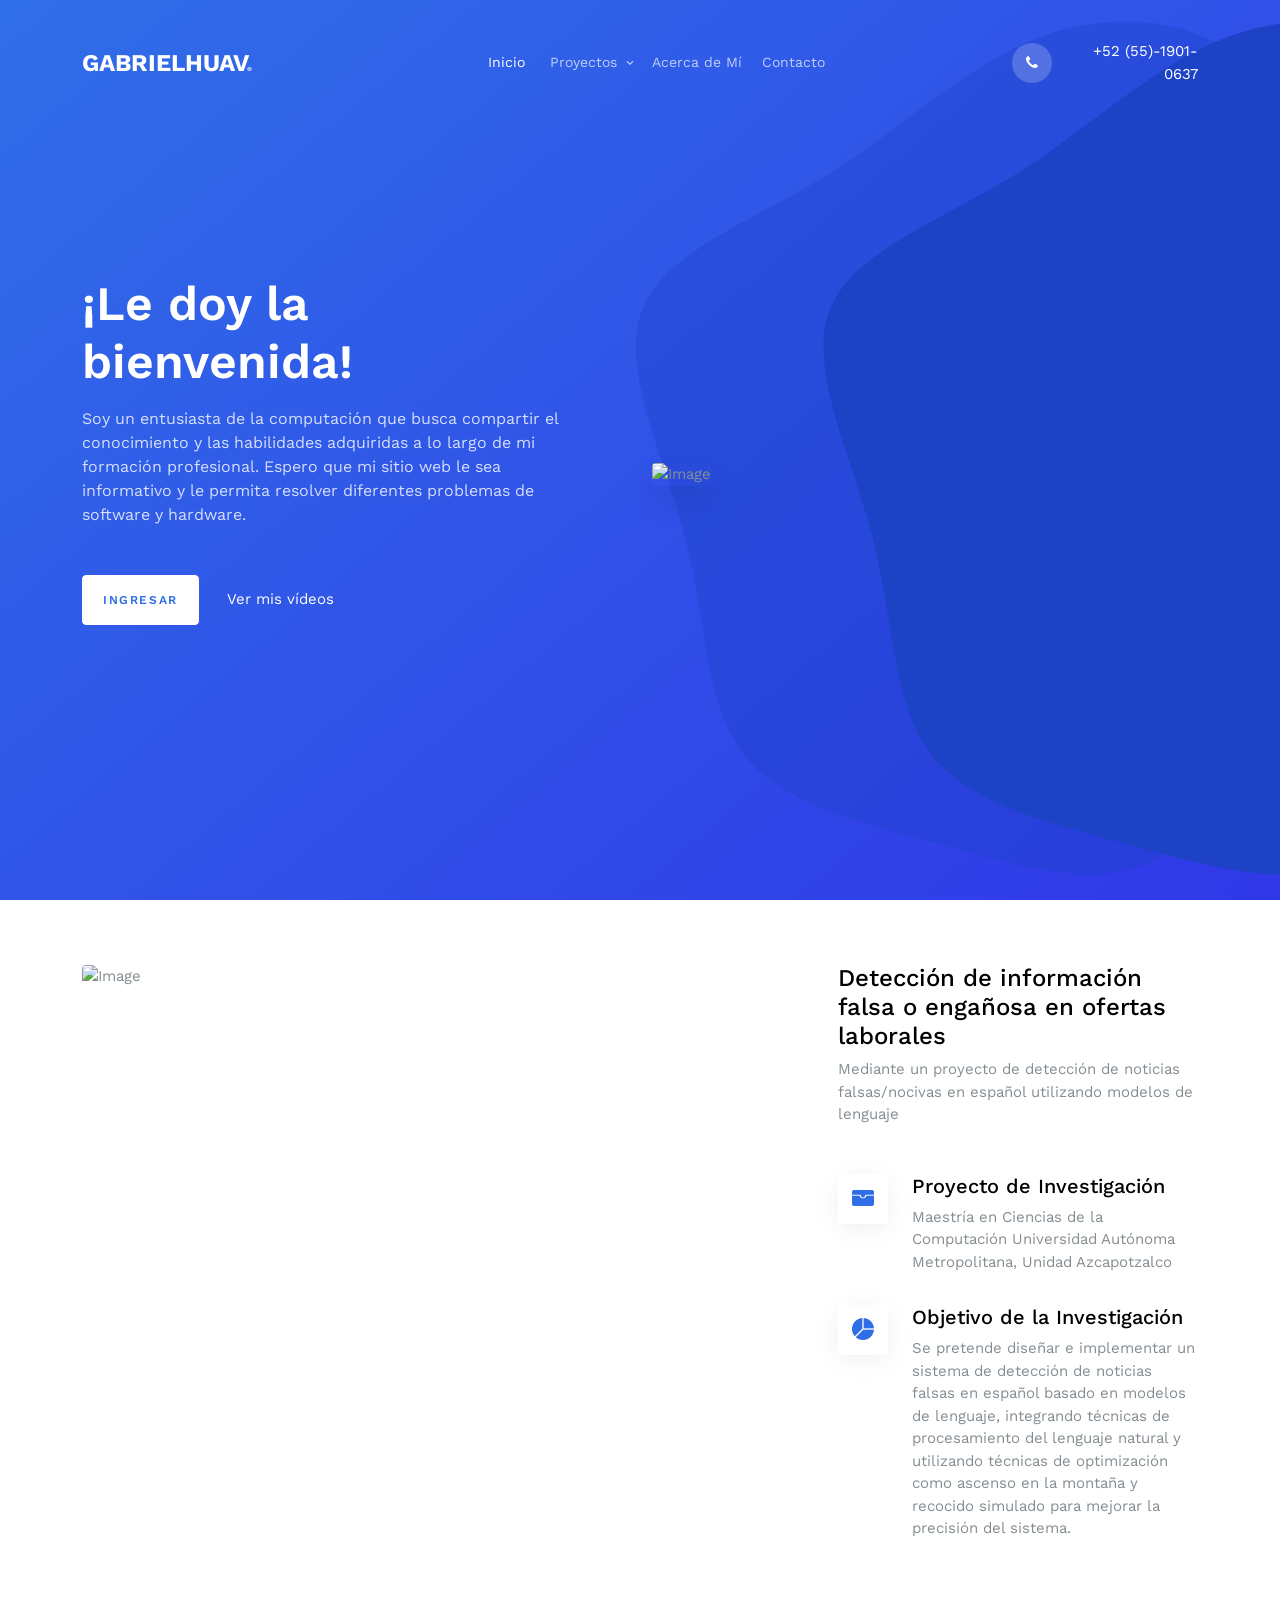
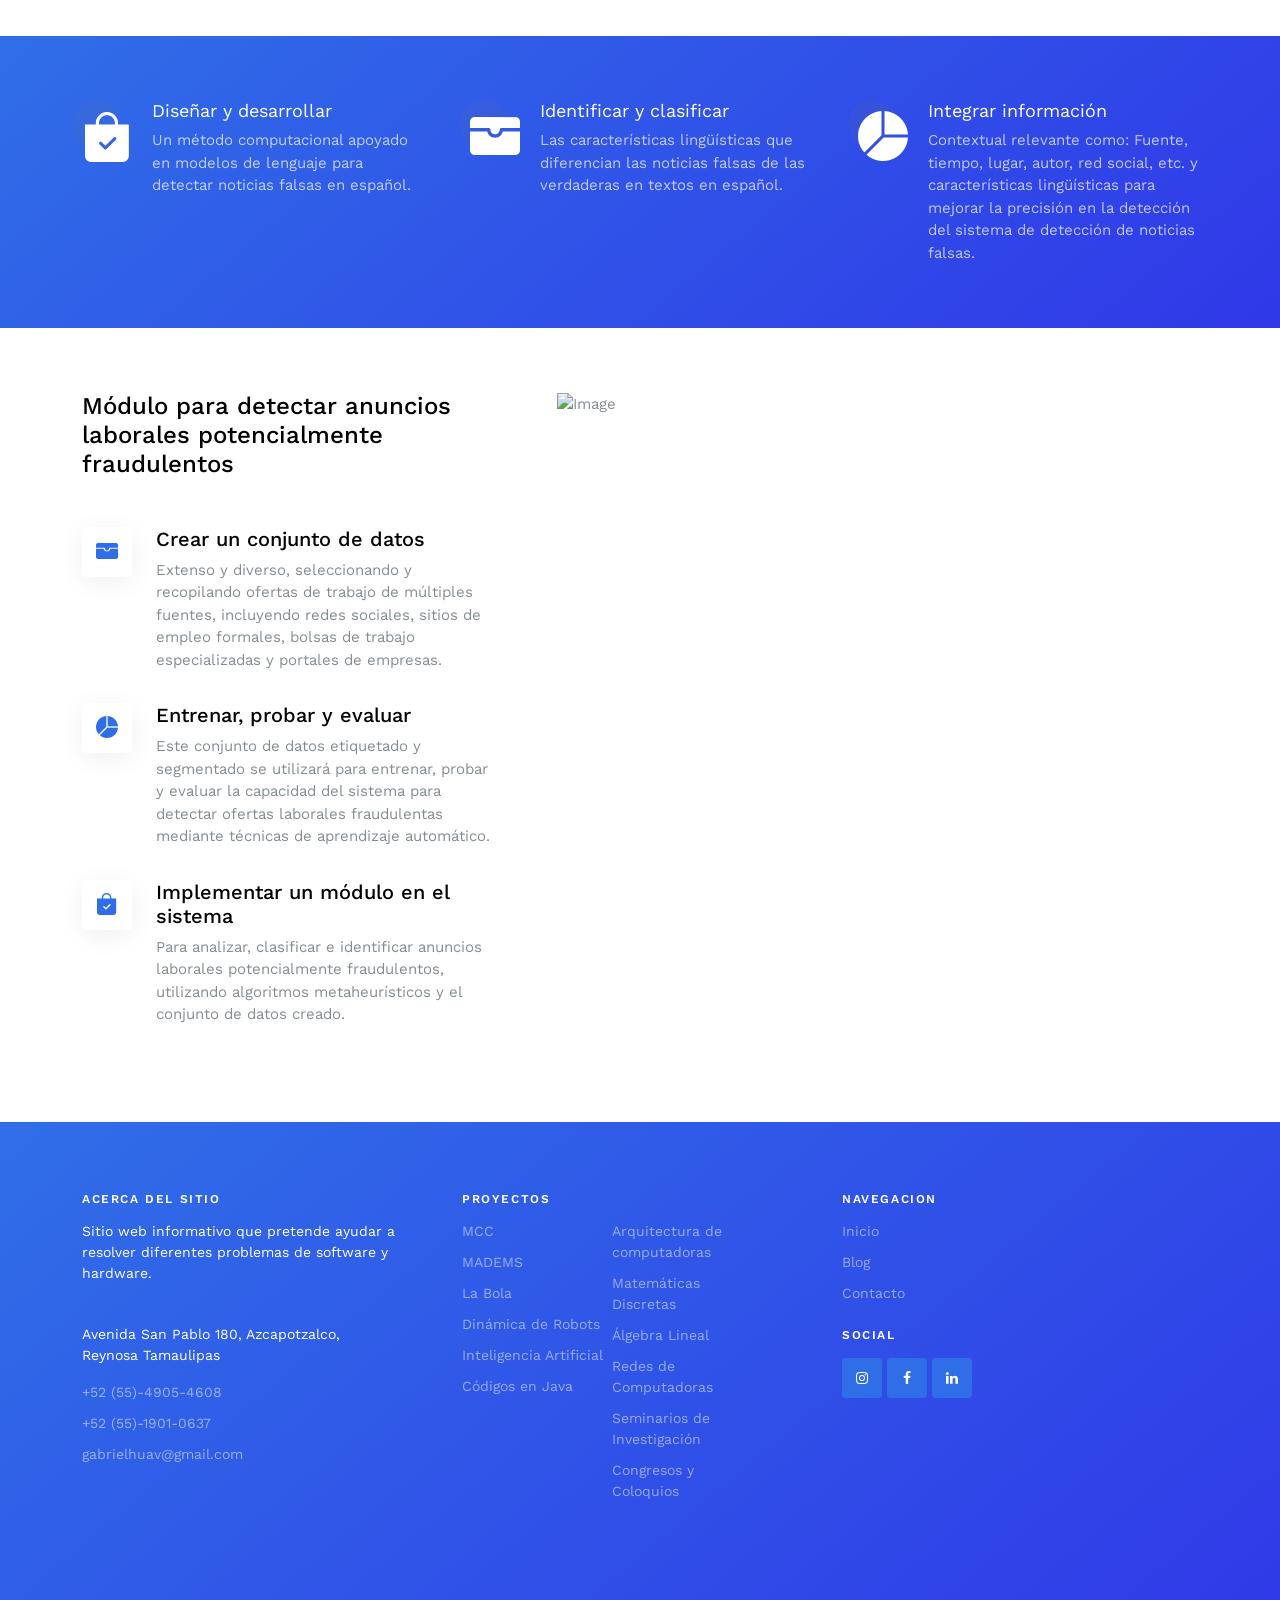
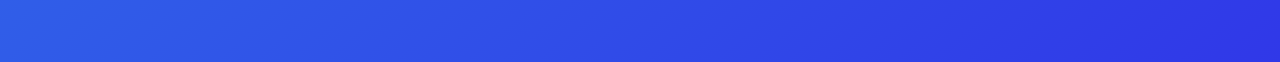
==== index.html @ a9ce175d "Add files via upload" ====
<!-- /*
* Template Name: Financing
* Template Author: Untree.co
* Template URI: https://untree.co/
* License: https://creativecommons.org/licenses/by/3.0/
*/ -->
<!doctype html>
<html lang="en">
<head>
	<meta charset="utf-8">
	<meta name="viewport" content="width=device-width, initial-scale=1">
	<meta name="author" content="Untree.co">
	<link rel="shortcut icon" href="favicon.png">

	<meta name="description" content="" />
	<meta name="keywords" content="bootstrap, bootstrap5" />

	<link rel="preconnect" href="https://fonts.googleapis.com">
	<link rel="preconnect" href="https://fonts.gstatic.com" crossorigin>
	<link href="https://fonts.googleapis.com/css2?family=Work+Sans:wght@400;600;700&display=swap" rel="stylesheet">


	<link rel="stylesheet" href="fonts/icomoon/style.css">
	<link rel="stylesheet" href="fonts/flaticon/font/flaticon.css">

	<link rel="stylesheet" href="https://cdn.jsdelivr.net/npm/bootstrap-icons@1.8.1/font/bootstrap-icons.css">

	<link rel="stylesheet" href="css/tiny-slider.css">
	<link rel="stylesheet" href="css/aos.css">
	<link rel="stylesheet" href="css/glightbox.min.css">
	<link rel="stylesheet" href="css/style.css">

	<link rel="stylesheet" href="css/flatpickr.min.css"> 


	<title>Página personal &copy; Gabriel H</title> <!--&mdash-->
</head>
<body>

	<div class="site-mobile-menu site-navbar-target">
		<div class="site-mobile-menu-header">
			<div class="site-mobile-menu-close">
				<span class="icofont-close js-menu-toggle"></span>
			</div>
		</div>
		<div class="site-mobile-menu-body"></div>
	</div>

	<nav class="site-nav">
		<div class="container">
			<div class="menu-bg-wrap">
				<div class="site-navigation">
					<div class="row g-0 align-items-center">
						<div class="col-2">
							<a href="index.html" class="logo m-0 float-start">GABRIELHUAV<span class="text-primary">.</span></a>
						</div>
						<div class="col-8 text-center ">
							<ul class="js-clone-nav d-none d-lg-inline-block text-start site-menu mx-auto">
								<li class="active"><a href="index.html">Inicio</a></li>
								<li class="has-children">
									<a href="index.html">Proyectos</a><!--<a href="financing.html">Proyectos</a>-->
									<ul class="dropdown">
										<!--<li><a href="financing.html">MCC</a></li>-->
										<!--<li><a href="single.html">MADEMS</a></li>-->
										<!--<li><a href="case-study.html">La Bola</a></li>-->
										<li><a href="#">La Bola</a></li>
										<li><a href="#">MADEMS</a></li>
										<li class="has-children">
											<a href="#">MCC</a>
											<ul class="dropdown">
												<li><a href="#">Redes</a></li>
												<li><a href="#">IA</a></li>
												<li><a href="#">Arquitectura</a></li>
											</ul>
										</li>
									</ul>
								</li>
								<!--<li><a href="blog.html">Blog</a></li>-->
								<!--<li><a href="services.html">Services</a></li>-->
								<li><a href="index.html">Acerca de Mí</a></li><li><!--<a href="about.html">Acerca de Mí</a></li>-->
								<li><a href="index.html">Contacto</a></li><li><!--<a href="about.html">Acerca de Mí</a></li>-->
							</ul>
						</div>
						<div class="col-2 text-end">
							<a href="#" class="burger ms-auto float-end site-menu-toggle js-menu-toggle d-inline-block d-lg-none light">
								<span></span>
							</a>

							<a href="#" class="call-us d-flex align-items-center">
								<span class="icon-phone"></span>
								<span>+52 (55)-1901-0637</span>
							</a>
						</div>
					</div>
				</div>
			</div>
		</div>
	</nav>

	<div class="hero overlay">
		<img src="images/blob.svg" alt="" class="img-fluid blob">
		<div class="container">
			<div class="row align-items-center justify-content-between pt-5">
				<div class="col-lg-6 text-center text-lg-start pe-lg-5">
					<h1 class="heading text-white mb-3" data-aos="fade-up">¡Le doy la bienvenida!</h1>
					<p class="text-white mb-5" data-aos="fade-up" data-aos-delay="100">Soy un entusiasta de la computación que busca compartir el conocimiento y las habilidades adquiridas a lo largo de mi formación profesional. Espero que mi sitio web le sea informativo y le permita resolver diferentes problemas de software y hardware.</p>
					<div class="align-items-center mb-5 mm" data-aos="fade-up" data-aos-delay="200">
						<a href="index.html" class="btn btn-outline-white-reverse me-4">Ingresar</a>
						<a href="http://www.youtube.com/watch?v=Qpcc1bqgAww&ab_channel=GabrielHurtado" class="text-white glightbox">Ver mis vídeos</a>
					</div>
				</div>
				<div class="col-lg-6" data-aos="fade-up" data-aos-delay="300">
					<div class="img-wrap">
						<img src="images/gabriel_2.jpg" alt="Image" class="img-fluid rounded">
					</div>
				</div>
			</div>
		</div>
	</div>


	<div class="section">
		<div class="container">
			<div class="row justify-content-between">
				<div class="col-lg-7 mb-4 mb-lg-0">
					<img src="images/fn_1.png" alt="Image" class="img-fluid rounded
					">
				</div>
				<div class="col-lg-4 ps-lg-2">
					<div class="mb-5">
						<h2 class="text-black h4">Detección de información falsa o engañosa en ofertas laborales</h2>
						<p>Mediante un proyecto de detección de noticias falsas/nocivas en español utilizando modelos de lenguaje</p>
					</div>
					<div class="d-flex mb-3 service-alt">
						<div>
							<span class="bi-wallet-fill me-4"></span>
						</div>
						<div>
							<h3>Proyecto de Investigación</h3>
							<p>Maestría en Ciencias de la Computación  Universidad Autónoma Metropolitana, Unidad Azcapotzalco</p>
						</div>
					</div>

					<div class="d-flex mb-3 service-alt">
						<div>
							<span class="bi-pie-chart-fill me-4"></span>
						</div>
						<div>
							<h3>Objetivo de la Investigación</h3>
							<p>Se pretende diseñar e implementar un sistema de detección de noticias falsas en español basado en modelos de lenguaje, integrando técnicas de procesamiento del lenguaje natural y utilizando técnicas de optimización como ascenso en la montaña y recocido simulado para mejorar la precisión del sistema.</p>
						</div>
					</div>

				</div>

			</div>
		</div>
	</div>

	<div class="section sec-features">
		<div class="container">
			<div class="row g-5">
				<div class="col-12 col-sm-6 col-md-6 col-lg-4" data-aos="fade-up" data-aos-delay="0">
					<div class="feature d-flex">
						<span class="bi-bag-check-fill"></span>
						<div>
							<h3>Diseñar y desarrollar </h3>
							<p>Un método computacional apoyado en modelos de lenguaje para detectar noticias falsas en español.</p>
						</div>
					</div>
				</div>
				<div class="col-12 col-sm-6 col-md-6 col-lg-4" data-aos="fade-up" data-aos-delay="100">
					<div class="feature d-flex">
						<span class="bi-wallet-fill"></span>
						<div>
							<h3>Identificar y clasificar</h3>
							<p>Las características lingüísticas que diferencian las noticias falsas de las verdaderas en textos en español.</p>
						</div>
					</div>
				</div>
				<div class="col-12 col-sm-6 col-md-6 col-lg-4" data-aos="fade-up" data-aos-delay="200">
					<div class="feature d-flex">
						<span class="bi-pie-chart-fill"></span>
						<div>
							<h3>Integrar información </h3>
							<p>Contextual relevante como: Fuente, tiempo, lugar, autor, red social, etc. y características lingüísticas para mejorar la precisión en la detección del sistema de detección de noticias falsas.</p>
						</div>
					</div>
				</div>
			</div>
		</div>
	</div>

	<div class="section">
		<div class="container">
			<div class="row">
				<div class="col-lg-7 order-lg-2 mb-4 mb-lg-0">
					<img src="images/fn_2.png" alt="Image" class="img-fluid">
				</div>
				<div class="col-lg-5 pe-lg-5">
					<div class="mb-5">
						<h2 class="text-black h4">Módulo para detectar anuncios laborales potencialmente fraudulentos</h2>
					</div>
					<div class="d-flex mb-3 service-alt">
						<div>
							<span class="bi-wallet-fill me-4"></span>
						</div>
						<div>
							<h3>Crear un conjunto de datos</h3>
							<p>Extenso y diverso, seleccionando y recopilando ofertas de trabajo de múltiples fuentes, incluyendo redes sociales, sitios de empleo formales, bolsas de trabajo especializadas y portales de empresas.</p>
						</div>
					</div>

					<div class="d-flex mb-3 service-alt">
						<div>
							<span class="bi-pie-chart-fill me-4"></span>
						</div>
						<div>
							<h3>Entrenar, probar y evaluar</h3>
							<p>Este conjunto de datos etiquetado y segmentado se utilizará para entrenar, probar y evaluar la capacidad del sistema para detectar ofertas laborales fraudulentas mediante técnicas de aprendizaje automático.</p>
						</div>
					</div>

					<div class="d-flex mb-3 service-alt">
						<div>
							<span class="bi-bag-check-fill me-4"></span>
						</div>
						<div>
							<h3>Implementar un módulo en el sistema</h3>
							<p>Para analizar, clasificar e identificar anuncios laborales potencialmente fraudulentos, utilizando algoritmos metaheurísticos y el conjunto de datos creado.</p>
						</div>
					</div>
				</div>
			</div>
		</div>
	</div>
</div>
<!--

<div class="section sec-services">
	<div class="container">
		<div class="row mb-5">
			<div class="col-lg-5 mx-auto text-center" data-aos="fade-up">
				<h2 class="heading text-primary">OBJETIVO GENERAL</h2>
				<p>Diseñar y desarrollar un método computacional apoyado en modelos de lenguaje para detectar noticias falsas en español. </p>
			</div>
		</div>

		<div class="row">
			<div class="col-12 col-sm-6 col-md-6 col-lg-4" data-aos="fade-up">

				<div class="service text-center">
					<span class="bi-cash-coin"></span>
					<div>
						<h3>Analizar, evaluar, comparar</h3>
						<p class="mb-4">Las técnicas de aprendizaje automático y profundo existentes y emergentes para la detección de noticias falsas en español, incluyendo la comparación de su rendimiento y la identificación de las más prometedoras para el desarrollo del método computacional.</p>
						<p><a href="#" class="btn btn-outline-primary py-2 px-3">Leer más</a></p>
					</div>
				</div>

			</div>
			<div class="col-12 col-sm-6 col-md-6 col-lg-4" data-aos="fade-up" data-aos-delay="100">
				<div class="service text-center">
					<span class="bi-chat-text"></span>
					<div>
						<h3>Identificar, analizar</h3>
						<p class="mb-4">Las limitaciones de las técnicas de aprendizaje automático y profundo para la detección de noticias falsas en español. Identificar y clasificar las características lingüísticas que diferencian las noticias falsas de las verdaderas en textos en español.</p>
						<p><a href="#" class="btn btn-outline-primary py-2 px-3">Leer más</a></p>
					</div>
				</div>
			</div>
			<div class="col-12 col-sm-6 col-md-6 col-lg-4" data-aos="fade-up" data-aos-delay="200">
				<div class="service text-center">
					<span class="bi-fingerprint"></span>
					<div>
						<h3>Diseñar e implementar</h3>
						<p class="mb-4">Diseñar e implementar un sistema de detección de noticias falsas en español basado en modelos de lenguaje, integrando técnicas de procesamiento del lenguaje natural y utilizar técnicas de optimización como ascenso en la montaña y recocido simulado para mejorar las técnicas de procesamiento.</p>
						<p><a href="#" class="btn btn-outline-primary py-2 px-3">Leer más</a></p>
					</div>
				</div>
			</div>

			<div class="col-12 col-sm-6 col-md-6 col-lg-4" data-aos="fade-up" data-aos-delay="100">

				<div class="service text-center">
					<span class="bi-gear"></span>
					<div>
						<h3>Integrar información contextual</h3>
						<p class="mb-4">Relevante (fuente, tiempo, lugar, autor, red social, etc.) y características lingüísticas para mejorar la precisión en la detección del sistema de detección de noticias falsas.</p>
						<p><a href="#" class="btn btn-outline-primary py-2 px-3">Leer más</a></p>
					</div>
				</div>

			</div>
			<div class="col-12 col-sm-6 col-md-6 col-lg-4" data-aos="fade-up" data-aos-delay="200">
				<div class="service text-center">
					<span class="bi-graph-up-arrow"></span>
					<div>
						<h3>Crear un conjunto de datos</h3>
						<p class="mb-4">seleccionando y recopilando ofertas de trabajo de múltiples fuentes, incluyendo redes sociales, sitios de empleo formales, bolsas de trabajo especializadas y portales de empresas.</p>
						<p><a href="#" class="btn btn-outline-primary py-2 px-3">Leer más</a></p>
					</div>
				</div>
			</div>
			<div class="col-12 col-sm-6 col-md-6 col-lg-4" data-aos="fade-up" data-aos-delay="300">
				<div class="service text-center">
					<span class="bi-layers"></span>
					<div>
						<h3>Implementar un módulo</h3>
						<p class="mb-4">En el sistema para analizar, clasificar e identificar anuncios laborales potencialmente fraudulentos, utilizando algoritmos metaheurísticos y un conjunto de datos extenso y diverso de ofertas de trabajo etiquetadas y segmentadas.</p>
						<p><a href="#" class="btn btn-outline-primary py-2 px-3">Leer más</a></p>
					</div>
				</div>
			</div>

		</div>
	</div>
</div>

<div class="section sec-cta overlay" style="background-image: url('images/img-3.jpg')">
	<div class="container">
		<div class="row justify-content-between align-items-center">
			<div class="col-lg-5" data-aos="fade-up" data-aos-delay="0">
				<h2 class="heading">Wanna Talk To Us?</h2>
				<p>Far far away, behind the word mountains, far from the countries Vokalia and Consonantia, there live the blind texts. </p>
			</div>
			<div class="col-lg-5 text-end" data-aos="fade-up" data-aos-delay="100">
				<a href="#" class="btn btn-outline-white-reverse">Contact us</a>
			</div>
		</div>
	</div>
</div>


<div class="section sec-portfolio bg-light pb-5	">
	<div class="container">
		<div class="row mb-5">
			<div class="col-lg-5 mx-auto text-center ">
				<h2 class="heading text-primary mb-3" data-aos="fade-up" data-aos-delay="0">Case Studies</h2>
				<p class="mb-4" data-aos="fade-up" data-aos-delay="100">Far far away, behind the word mountains, far from the countries Vokalia and Consonantia, there live the blind texts. </p>

				<div id="post-slider-nav" data-aos="fade-up" data-aos-delay="200">
					<button class="btn btn-primary py-2" class="prev" data-controls="prev">Prev</button>
					<button class="btn btn-primary py-2" class="next" data-controls="next">Next</button>
				</div>

			</div>
		</div>
	</div>

	<div class="post-slider-wrap" data-aos="fade-up" data-aos-delay="300">



		<div id="post-slider" class="post-slider">
			<div class="item">
				<a href="case-study.html" class="card d-block">
					<img src="images/img-1.jpg" class="card-img-top" alt="Image">
					<div class="card-body">
						<h5 class="card-title">Behind the word mountains</h5>
						<p>Far far away, behind the word mountains, far from the countries Vokalia and Consonantia, there live the blind texts. </p>
					</div>
				</a>
			</div>

			<div class="item">
				<a href="case-study.html" class="card">
					<img src="images/img-2.jpg" class="card-img-top" alt="Image">
					<div class="card-body">
						<h5 class="card-title">Behind the word mountains</h5>
						<p>Far far away, behind the word mountains, far from the countries Vokalia and Consonantia, there live the blind texts. </p>
					</div>
				</a>
			</div>

			<div class="item">
				<a href="case-study.html" class="card">
					<img src="images/img-3.jpg" class="card-img-top" alt="Image">
					<div class="card-body">
						<h5 class="card-title">Behind the word mountains</h5>
						<p>Far far away, behind the word mountains, far from the countries Vokalia and Consonantia, there live the blind texts. </p>
					</div>
				</a>
			</div>

			<div class="item">
				<a href="case-study.html" class="card">
					<img src="images/img-4.jpg" class="card-img-top" alt="Image">
					<div class="card-body">
						<h5 class="card-title">Behind the word mountains</h5>
						<p>Far far away, behind the word mountains, far from the countries Vokalia and Consonantia, there live the blind texts. </p>
					</div>
				</a>
			</div>

			<div class="item">
				<a href="case-study.html" class="card">
					<img src="images/img-1.jpg" class="card-img-top" alt="Image">
					<div class="card-body">
						<h5 class="card-title">Behind the word mountains</h5>
						<p>Far far away, behind the word mountains, far from the countries Vokalia and Consonantia, there live the blind texts. </p>
					</div>
				</a>
			</div>
		</div>
	</div>


</div>

<div class="section sec-testimonial bg-light">
	<div class="container">
		<div class="row mb-5 justify-content-center">
			<div class="col-lg-6 text-center">
				<h2 class="heading text-primary">Testimonials</h2>
			</div>

		</div>


		<div class="testimonial-slider-wrap">
			<div class="testimonial-slider" id="testimonial-slider">
				<div class="item">
					<div class="testimonial-half d-lg-flex bg-white">
						<div class="img" style="background-image: url('images/img-4.jpg')">

						</div>
						<div class="text">
							<blockquote>
								<p>Far far away, behind the word mountains, far from the countries Vokalia and Consonantia, there live the blind texts. Separated they live in Bookmarksgrove right at the coast of the Semantics, a large language ocean.</p>
							</blockquote>
							<div class="author">
								<strong class="d-block text-black">John Campbell</strong>
								<span>CEO & Co-founder</span>
							</div>
						</div>
					</div>
				</div>

				<div class="item">
					<div class="testimonial-half d-lg-flex bg-white">
						<div class="img" style="background-image: url('images/img-3.jpg')">

						</div>
						<div class="text">
							<blockquote>
								<p>Far far away, behind the word mountains, far from the countries Vokalia and Consonantia, there live the blind texts. Separated they live in Bookmarksgrove right at the coast of the Semantics, a large language ocean.</p>
							</blockquote>
							<div class="author">
								<strong class="d-block text-black">John Campbell</strong>
								<span>CEO & Co-founder</span>
							</div>
						</div>
					</div>
				</div>

				<div class="item">
					<div class="testimonial-half d-lg-flex bg-white">
						<div class="img" style="background-image: url('images/img-2.jpg')">

						</div>
						<div class="text">
							<blockquote>
								<p>Far far away, behind the word mountains, far from the countries Vokalia and Consonantia, there live the blind texts. Separated they live in Bookmarksgrove right at the coast of the Semantics, a large language ocean.</p>
							</blockquote>
							<div class="author">
								<strong class="d-block text-black">John Campbell</strong>
								<span>CEO & Co-founder</span>
							</div>
						</div>
					</div>
				</div>
			</div>
		</div>
	</div>
</div>



<div class="section sec-news">
	<div class="container">
		<div class="row mb-5">
			<div class="col-lg-7">
				<h2 class="heading text-primary">Latest News</h2>
			</div>
		</div>

		<div class="row">
			<div class="col-lg-4">
				<div class="card post-entry">
					<a href="single.html"><img src="images/img-1.jpg" class="card-img-top" alt="Image"></a>
					<div class="card-body">
						<div><span class="text-uppercase font-weight-bold date">Jan 20, 2021</span></div>
						<h5 class="card-title"><a href="single.html">Behind the word mountains</a></h5>
						<p>Far far away, behind the word mountains, far from the countries Vokalia and Consonantia, there live the blind texts. </p>
						<p class="mt-5 mb-0"><a href="#">Read more</a></p>
					</div>
				</div>
			</div>

			<div class="col-lg-4">
				<div class="card post-entry">
					<a href="single.html"><img src="images/img-2.jpg" class="card-img-top" alt="Image"></a>
					<div class="card-body">
						<div><span class="text-uppercase font-weight-bold date">Jan 20, 2021</span></div>
						<h5 class="card-title"><a href="single.html">Behind the word mountains</a></h5>
						<p>Far far away, behind the word mountains, far from the countries Vokalia and Consonantia, there live the blind texts. </p>
						<p class="mt-5 mb-0"><a href="#">Read more</a></p>
					</div>
				</div>
			</div>

			<div class="col-lg-4">
				<div class="card post-entry">
					<a href="single.html"><img src="images/img-3.jpg" class="card-img-top" alt="Image"></a>
					<div class="card-body">
						<div><span class="text-uppercase font-weight-bold date">Jan 20, 2021</span></div>
						<h5 class="card-title"><a href="single.html">Behind the word mountains</a></h5>
						<p>Far far away, behind the word mountains, far from the countries Vokalia and Consonantia, there live the blind texts. </p>
						<p class="mt-5 mb-0"><a href="single.html">Read more</a></p>
					</div>
				</div>
			</div>


		</div>
	</div>
</div>
-->
<div class="site-footer">
	<div class="container">
		<div class="row">
			<div class="col-lg-4">
				<div class="widget">
					<h3>Acerca del sitio</h3>
					<p>Sitio web informativo que pretende ayudar a resolver diferentes problemas de software y hardware.</p>
				</div> <!-- /.widget -->
				<div class="widget">
					<address>Avenida San Pablo 180, Azcapotzalco, <br>Reynosa Tamaulipas</address>
					<ul class="list-unstyled links">
						<li><a href="tel://525549054608">+52 (55)-4905-4608</a></li>
						<li><a href="tel://525519010637">+52 (55)-1901-0637</a></li>
						<li><a href="mailto:gabrielhuav@gmail.com">gabrielhuav@gmail.com</a></li>
					</ul>
				</div> <!-- /.widget -->
			</div> <!-- /.col-lg-4 -->
			<div class="col-lg-4">
				<div class="widget">
					<h3>Proyectos</h3>
					<ul class="list-unstyled float-start links">
						<li><a href="#">MCC</a></li>
						<li><a href="#">MADEMS</a></li>
						<li><a href="#">La Bola</a></li>
						<li><a href="#">Dinámica de Robots</a></li>
						<li><a href="#">Inteligencia Artificial</a></li>
						<li><a href="#">Códigos en Java</a></li>
					</ul>
					<ul class="list-unstyled float-start links">
						<li><a href="#">Arquitectura de computadoras</a></li>
						<li><a href="#">Matemáticas Discretas</a></li>
						<li><a href="#">Álgebra Lineal</a></li>
						<li><a href="#">Redes de Computadoras</a></li>
						<li><a href="#">Seminarios de Investigación</a></li>
						<li><a href="#">Congresos y Coloquios</a></li>
					</ul>
				</div> <!-- /.widget -->
			</div> <!-- /.col-lg-4 -->
			<div class="col-lg-4">
				<div class="widget">
					<h3>Navegacion</h3>
					<ul class="list-unstyled links mb-4">
						<li><a href="#">Inicio</a></li>
						<li><a href="#">Blog</a></li>
						<li><a href="#">Contacto</a></li>
					</ul>

					<h3>Social</h3>
					<ul class="list-unstyled social">
						<li><a href="#"><span class="icon-instagram"></span></a></li>
						<!--<li><a href="#"><span class="icon-twitter"></span></a></li>-->
						<li><a href="#"><span class="icon-facebook"></span></a></li>
						<li><a href="#"><span class="icon-linkedin"></span></a></li>
						<!--<li><a href="#"><span class="icon-pinterest"></span></a></li>-->
						<!--<li><a href="#"><span class="icon-dribbble"></span></a></li>-->
					</ul>
				</div> <!-- /.widget -->
			</div> <!-- /.col-lg-4 -->
		</div> <!-- /.row -->

		<div class="row mt-5">
			<div class="col-12 text-center">
					<!-- 
              **==========
              NOTE: 
              Please don't remove this copyright link unless you buy the license here https://untree.co/license/  
              **==========
            -->

            <!--<p>Copyright &copy;<script>document.write(new Date().getFullYear());</script>. GABRIELHUAV. &mdash; Diseñado en base a las plantillas de <a href="https://untree.co">Untree.co</a> distribuidas por <a href="https://themewagon.com">ThemeWagon.</a> <!-- License information: https://untree.co/license/ -->
            </p>
          </div>
        </div>
      </div> <!-- /.container -->
    </div> <!-- /.site-footer -->

    <!-- Preloader -->
    <div id="overlayer"></div>
    <div class="loader">
    	<div class="spinner-border text-primary" role="status">
    		<span class="visually-hidden">Cargando...</span>
    	</div>
    </div>


    <script src="js/bootstrap.bundle.min.js"></script>
    <script src="js/tiny-slider.js"></script>

    <script src="js/flatpickr.min.js"></script>


    <script src="js/aos.js"></script>
    <script src="js/glightbox.min.js"></script>
    <script src="js/navbar.js"></script>
    <script src="js/counter.js"></script>
    <script src="js/custom.js"></script>
  </body>
  </html>
---- fonts/icomoon/style.css ----
@font-face {
  font-family: 'icomoon';
  src:  url('fonts/icomoon.eot?10si43');
  src:  url('fonts/icomoon.eot?10si43#iefix') format('embedded-opentype'),
    url('fonts/icomoon.ttf?10si43') format('truetype'),
    url('fonts/icomoon.woff?10si43') format('woff'),
    url('fonts/icomoon.svg?10si43#icomoon') format('svg');
  font-weight: normal;
  font-style: normal;
}

[class^="icon-"], [class*=" icon-"] {
  /* use !important to prevent issues with browser extensions that change fonts */
  font-family: 'icomoon' !important;
  speak: none;
  font-style: normal;
  font-weight: normal;
  font-variant: normal;
  text-transform: none;
  line-height: 1;

  /* Better Font Rendering =========== */
  -webkit-font-smoothing: antialiased;
  -moz-osx-font-smoothing: grayscale;
}

.icon-asterisk:before {
  content: "\f069";
}
.icon-plus:before {
  content: "\f067";
}
.icon-question:before {
  content: "\f128";
}
.icon-minus:before {
  content: "\f068";
}
.icon-glass:before {
  content: "\f000";
}
.icon-music:before {
  content: "\f001";
}
.icon-search:before {
  content: "\f002";
}
.icon-envelope-o:before {
  content: "\f003";
}
.icon-heart:before {
  content: "\f004";
}
.icon-star:before {
  content: "\f005";
}
.icon-star-o:before {
  content: "\f006";
}
.icon-user:before {
  content: "\f007";
}
.icon-film:before {
  content: "\f008";
}
.icon-th-large:before {
  content: "\f009";
}
.icon-th:before {
  content: "\f00a";
}
.icon-th-list:before {
  content: "\f00b";
}
.icon-check:before {
  content: "\f00c";
}
.icon-close:before {
  content: "\f00d";
}
.icon-remove:before {
  content: "\f00d";
}
.icon-times:before {
  content: "\f00d";
}
.icon-search-plus:before {
  content: "\f00e";
}
.icon-search-minus:before {
  content: "\f010";
}
.icon-power-off:before {
  content: "\f011";
}
.icon-signal:before {
  content: "\f012";
}
.icon-cog:before {
  content: "\f013";
}
.icon-gear:before {
  content: "\f013";
}
.icon-trash-o:before {
  content: "\f014";
}
.icon-home:before {
  content: "\f015";
}
.icon-file-o:before {
  content: "\f016";
}
.icon-clock-o:before {
  content: "\f017";
}
.icon-road:before {
  content: "\f018";
}
.icon-download:before {
  content: "\f019";
}
.icon-arrow-circle-o-down:before {
  content: "\f01a";
}
.icon-arrow-circle-o-up:before {
  content: "\f01b";
}
.icon-inbox:before {
  content: "\f01c";
}
.icon-play-circle-o:before {
  content: "\f01d";
}
.icon-repeat:before {
  content: "\f01e";
}
.icon-rotate-right:before {
  content: "\f01e";
}
.icon-refresh:before {
  content: "\f021";
}
.icon-list-alt:before {
  content: "\f022";
}
.icon-lock:before {
  content: "\f023";
}
.icon-flag:before {
  content: "\f024";
}
.icon-headphones:before {
  content: "\f025";
}
.icon-volume-off:before {
  content: "\f026";
}
.icon-volume-down:before {
  content: "\f027";
}
.icon-volume-up:before {
  content: "\f028";
}
.icon-qrcode:before {
  content: "\f029";
}
.icon-barcode:before {
  content: "\f02a";
}
.icon-tag:before {
  content: "\f02b";
}
.icon-tags:before {
  content: "\f02c";
}
.icon-book:before {
  content: "\f02d";
}
.icon-bookmark:before {
  content: "\f02e";
}
.icon-print:before {
  content: "\f02f";
}
.icon-camera:before {
  content: "\f030";
}
.icon-font:before {
  content: "\f031";
}
.icon-bold:before {
  content: "\f032";
}
.icon-italic:before {
  content: "\f033";
}
.icon-text-height:before {
  content: "\f034";
}
.icon-text-width:before {
  content: "\f035";
}
.icon-align-left:before {
  content: "\f036";
}
.icon-align-center:before {
  content: "\f037";
}
.icon-align-right:before {
  content: "\f038";
}
.icon-align-justify:before {
  content: "\f039";
}
.icon-list:before {
  content: "\f03a";
}
.icon-dedent:before {
  content: "\f03b";
}
.icon-outdent:before {
  content: "\f03b";
}
.icon-indent:before {
  content: "\f03c";
}
.icon-video-camera:before {
  content: "\f03d";
}
.icon-image:before {
  content: "\f03e";
}
.icon-photo:before {
  content: "\f03e";
}
.icon-picture-o:before {
  content: "\f03e";
}
.icon-pencil:before {
  content: "\f040";
}
.icon-map-marker:before {
  content: "\f041";
}
.icon-adjust:before {
  content: "\f042";
}
.icon-tint:before {
  content: "\f043";
}
.icon-edit:before {
  content: "\f044";
}
.icon-pencil-square-o:before {
  content: "\f044";
}
.icon-share-square-o:before {
  content: "\f045";
}
.icon-check-square-o:before {
  content: "\f046";
}
.icon-arrows:before {
  content: "\f047";
}
.icon-step-backward:before {
  content: "\f048";
}
.icon-fast-backward:before {
  content: "\f049";
}
.icon-backward:before {
  content: "\f04a";
}
.icon-play:before {
  content: "\f04b";
}
.icon-pause:before {
  content: "\f04c";
}
.icon-stop:before {
  content: "\f04d";
}
.icon-forward:before {
  content: "\f04e";
}
.icon-fast-forward:before {
  content: "\f050";
}
.icon-step-forward:before {
  content: "\f051";
}
.icon-eject:before {
  content: "\f052";
}
.icon-chevron-left:before {
  content: "\f053";
}
.icon-chevron-right:before {
  content: "\f054";
}
.icon-plus-circle:before {
  content: "\f055";
}
.icon-minus-circle:before {
  content: "\f056";
}
.icon-times-circle:before {
  content: "\f057";
}
.icon-check-circle:before {
  content: "\f058";
}
.icon-question-circle:before {
  content: "\f059";
}
.icon-info-circle:before {
  content: "\f05a";
}
.icon-crosshairs:before {
  content: "\f05b";
}
.icon-times-circle-o:before {
  content: "\f05c";
}
.icon-check-circle-o:before {
  content: "\f05d";
}
.icon-ban:before {
  content: "\f05e";
}
.icon-arrow-left:before {
  content: "\f060";
}
.icon-arrow-right:before {
  content: "\f061";
}
.icon-arrow-up:before {
  content: "\f062";
}
.icon-arrow-down:before {
  content: "\f063";
}
.icon-mail-forward:before {
  content: "\f064";
}
.icon-share:before {
  content: "\f064";
}
.icon-expand:before {
  content: "\f065";
}
.icon-compress:before {
  content: "\f066";
}
.icon-exclamation-circle:before {
  content: "\f06a";
}
.icon-gift:before {
  content: "\f06b";
}
.icon-leaf:before {
  content: "\f06c";
}
.icon-fire:before {
  content: "\f06d";
}
.icon-eye:before {
  content: "\f06e";
}
.icon-eye-slash:before {
  content: "\f070";
}
.icon-exclamation-triangle:before {
  content: "\f071";
}
.icon-warning:before {
  content: "\f071";
}
.icon-plane:before {
  content: "\f072";
}
.icon-calendar:before {
  content: "\f073";
}
.icon-random:before {
  content: "\f074";
}
.icon-comment:before {
  content: "\f075";
}
.icon-magnet:before {
  content: "\f076";
}
.icon-chevron-up:before {
  content: "\f077";
}
.icon-chevron-down:before {
  content: "\f078";
}
.icon-retweet:before {
  content: "\f079";
}
.icon-shopping-cart:before {
  content: "\f07a";
}
.icon-folder:before {
  content: "\f07b";
}
.icon-folder-open:before {
  content: "\f07c";
}
.icon-arrows-v:before {
  content: "\f07d";
}
.icon-arrows-h:before {
  content: "\f07e";
}
.icon-bar-chart:before {
  content: "\f080";
}
.icon-bar-chart-o:before {
  content: "\f080";
}
.icon-twitter-square:before {
  content: "\f081";
}
.icon-facebook-square:before {
  content: "\f082";
}
.icon-camera-retro:before {
  content: "\f083";
}
.icon-key:before {
  content: "\f084";
}
.icon-cogs:before {
  content: "\f085";
}
.icon-gears:before {
  content: "\f085";
}
.icon-comments:before {
  content: "\f086";
}
.icon-thumbs-o-up:before {
  content: "\f087";
}
.icon-thumbs-o-down:before {
  content: "\f088";
}
.icon-star-half:before {
  content: "\f089";
}
.icon-heart-o:before {
  content: "\f08a";
}
.icon-sign-out:before {
  content: "\f08b";
}
.icon-linkedin-square:before {
  content: "\f08c";
}
.icon-thumb-tack:before {
  content: "\f08d";
}
.icon-external-link:before {
  content: "\f08e";
}
.icon-sign-in:before {
  content: "\f090";
}
.icon-trophy:before {
  content: "\f091";
}
.icon-github-square:before {
  content: "\f092";
}
.icon-upload:before {
  content: "\f093";
}
.icon-lemon-o:before {
  content: "\f094";
}
.icon-phone:before {
  content: "\f095";
}
.icon-square-o:before {
  content: "\f096";
}
.icon-bookmark-o:before {
  content: "\f097";
}
.icon-phone-square:before {
  content: "\f098";
}
.icon-twitter:before {
  content: "\f099";
}
.icon-facebook:before {
  content: "\f09a";
}
.icon-facebook-f:before {
  content: "\f09a";
}
.icon-github:before {
  content: "\f09b";
}
.icon-unlock:before {
  content: "\f09c";
}
.icon-credit-card:before {
  content: "\f09d";
}
.icon-feed:before {
  content: "\f09e";
}
.icon-rss:before {
  content: "\f09e";
}
.icon-hdd-o:before {
  content: "\f0a0";
}
.icon-bullhorn:before {
  content: "\f0a1";
}
.icon-bell-o:before {
  content: "\f0a2";
}
.icon-certificate:before {
  content: "\f0a3";
}
.icon-hand-o-right:before {
  content: "\f0a4";
}
.icon-hand-o-left:before {
  content: "\f0a5";
}
.icon-hand-o-up:before {
  content: "\f0a6";
}
.icon-hand-o-down:before {
  content: "\f0a7";
}
.icon-arrow-circle-left:before {
  content: "\f0a8";
}
.icon-arrow-circle-right:before {
  content: "\f0a9";
}
.icon-arrow-circle-up:before {
  content: "\f0aa";
}
.icon-arrow-circle-down:before {
  content: "\f0ab";
}
.icon-globe:before {
  content: "\f0ac";
}
.icon-wrench:before {
  content: "\f0ad";
}
.icon-tasks:before {
  content: "\f0ae";
}
.icon-filter:before {
  content: "\f0b0";
}
.icon-briefcase:before {
  content: "\f0b1";
}
.icon-arrows-alt:before {
  content: "\f0b2";
}
.icon-group:before {
  content: "\f0c0";
}
.icon-users:before {
  content: "\f0c0";
}
.icon-chain:before {
  content: "\f0c1";
}
.icon-link:before {
  content: "\f0c1";
}
.icon-cloud:before {
  content: "\f0c2";
}
.icon-flask:before {
  content: "\f0c3";
}
.icon-cut:before {
  content: "\f0c4";
}
.icon-scissors:before {
  content: "\f0c4";
}
.icon-copy:before {
  content: "\f0c5";
}
.icon-files-o:before {
  content: "\f0c5";
}
.icon-paperclip:before {
  content: "\f0c6";
}
.icon-floppy-o:before {
  content: "\f0c7";
}
.icon-save:before {
  content: "\f0c7";
}
.icon-square:before {
  content: "\f0c8";
}
.icon-bars:before {
  content: "\f0c9";
}
.icon-navicon:before {
  content: "\f0c9";
}
.icon-reorder:before {
  content: "\f0c9";
}
.icon-list-ul:before {
  content: "\f0ca";
}
.icon-list-ol:before {
  content: "\f0cb";
}
.icon-strikethrough:before {
  content: "\f0cc";
}
.icon-underline:before {
  content: "\f0cd";
}
.icon-table:before {
  content: "\f0ce";
}
.icon-magic:before {
  content: "\f0d0";
}
.icon-truck:before {
  content: "\f0d1";
}
.icon-pinterest:before {
  content: "\f0d2";
}
.icon-pinterest-square:before {
  content: "\f0d3";
}
.icon-google-plus-square:before {
  content: "\f0d4";
}
.icon-google-plus:before {
  content: "\f0d5";
}
.icon-money:before {
  content: "\f0d6";
}
.icon-caret-down:before {
  content: "\f0d7";
}
.icon-caret-up:before {
  content: "\f0d8";
}
.icon-caret-left:before {
  content: "\f0d9";
}
.icon-caret-right:before {
  content: "\f0da";
}
.icon-columns:before {
  content: "\f0db";
}
.icon-sort:before {
  content: "\f0dc";
}
.icon-unsorted:before {
  content: "\f0dc";
}
.icon-sort-desc:before {
  content: "\f0dd";
}
.icon-sort-down:before {
  content: "\f0dd";
}
.icon-sort-asc:before {
  content: "\f0de";
}
.icon-sort-up:before {
  content: "\f0de";
}
.icon-envelope:before {
  content: "\f0e0";
}
.icon-linkedin:before {
  content: "\f0e1";
}
.icon-rotate-left:before {
  content: "\f0e2";
}
.icon-undo:before {
  content: "\f0e2";
}
.icon-gavel:before {
  content: "\f0e3";
}
.icon-legal:before {
  content: "\f0e3";
}
.icon-dashboard:before {
  content: "\f0e4";
}
.icon-tachometer:before {
  content: "\f0e4";
}
.icon-comment-o:before {
  content: "\f0e5";
}
.icon-comments-o:before {
  content: "\f0e6";
}
.icon-bolt:before {
  content: "\f0e7";
}
.icon-flash:before {
  content: "\f0e7";
}
.icon-sitemap:before {
  content: "\f0e8";
}
.icon-umbrella:before {
  content: "\f0e9";
}
.icon-clipboard:before {
  content: "\f0ea";
}
.icon-paste:before {
  content: "\f0ea";
}
.icon-lightbulb-o:before {
  content: "\f0eb";
}
.icon-exchange:before {
  content: "\f0ec";
}
.icon-cloud-download:before {
  content: "\f0ed";
}
.icon-cloud-upload:before {
  content: "\f0ee";
}
.icon-user-md:before {
  content: "\f0f0";
}
.icon-stethoscope:before {
  content: "\f0f1";
}
.icon-suitcase:before {
  content: "\f0f2";
}
.icon-bell:before {
  content: "\f0f3";
}
.icon-coffee:before {
  content: "\f0f4";
}
.icon-cutlery:before {
  content: "\f0f5";
}
.icon-file-text-o:before {
  content: "\f0f6";
}
.icon-building-o:before {
  content: "\f0f7";
}
.icon-hospital-o:before {
  content: "\f0f8";
}
.icon-ambulance:before {
  content: "\f0f9";
}
.icon-medkit:before {
  content: "\f0fa";
}
.icon-fighter-jet:before {
  content: "\f0fb";
}
.icon-beer:before {
  content: "\f0fc";
}
.icon-h-square:before {
  content: "\f0fd";
}
.icon-plus-square:before {
  content: "\f0fe";
}
.icon-angle-double-left:before {
  content: "\f100";
}
.icon-angle-double-right:before {
  content: "\f101";
}
.icon-angle-double-up:before {
  content: "\f102";
}
.icon-angle-double-down:before {
  content: "\f103";
}
.icon-angle-left:before {
  content: "\f104";
}
.icon-angle-right:before {
  content: "\f105";
}
.icon-angle-up:before {
  content: "\f106";
}
.icon-angle-down:before {
  content: "\f107";
}
.icon-desktop:before {
  content: "\f108";
}
.icon-laptop:before {
  content: "\f109";
}
.icon-tablet:before {
  content: "\f10a";
}
.icon-mobile:before {
  content: "\f10b";
}
.icon-mobile-phone:before {
  content: "\f10b";
}
.icon-circle-o:before {
  content: "\f10c";
}
.icon-quote-left:before {
  content: "\f10d";
}
.icon-quote-right:before {
  content: "\f10e";
}
.icon-spinner:before {
  content: "\f110";
}
.icon-circle:before {
  content: "\f111";
}
.icon-mail-reply:before {
  content: "\f112";
}
.icon-reply:before {
  content: "\f112";
}
.icon-github-alt:before {
  content: "\f113";
}
.icon-folder-o:before {
  content: "\f114";
}
.icon-folder-open-o:before {
  content: "\f115";
}
.icon-smile-o:before {
  content: "\f118";
}
.icon-frown-o:before {
  content: "\f119";
}
.icon-meh-o:before {
  content: "\f11a";
}
.icon-gamepad:before {
  content: "\f11b";
}
.icon-keyboard-o:before {
  content: "\f11c";
}
.icon-flag-o:before {
  content: "\f11d";
}
.icon-flag-checkered:before {
  content: "\f11e";
}
.icon-terminal:before {
  content: "\f120";
}
.icon-code:before {
  content: "\f121";
}
.icon-mail-reply-all:before {
  content: "\f122";
}
.icon-reply-all:before {
  content: "\f122";
}
.icon-star-half-empty:before {
  content: "\f123";
}
.icon-star-half-full:before {
  content: "\f123";
}
.icon-star-half-o:before {
  content: "\f123";
}
.icon-location-arrow:before {
  content: "\f124";
}
.icon-crop:before {
  content: "\f125";
}
.icon-code-fork:before {
  content: "\f126";
}
.icon-chain-broken:before {
  content: "\f127";
}
.icon-unlink:before {
  content: "\f127";
}
.icon-info:before {
  content: "\f129";
}
.icon-exclamation:before {
  content: "\f12a";
}
.icon-superscript:before {
  content: "\f12b";
}
.icon-subscript:before {
  content: "\f12c";
}
.icon-eraser:before {
  content: "\f12d";
}
.icon-puzzle-piece:before {
  content: "\f12e";
}
.icon-microphone:before {
  content: "\f130";
}
.icon-microphone-slash:before {
  content: "\f131";
}
.icon-shield:before {
  content: "\f132";
}
.icon-calendar-o:before {
  content: "\f133";
}
.icon-fire-extinguisher:before {
  content: "\f134";
}
.icon-rocket:before {
  content: "\f135";
}
.icon-maxcdn:before {
  content: "\f136";
}
.icon-chevron-circle-left:before {
  content: "\f137";
}
.icon-chevron-circle-right:before {
  content: "\f138";
}
.icon-chevron-circle-up:before {
  content: "\f139";
}
.icon-chevron-circle-down:before {
  content: "\f13a";
}
.icon-html5:before {
  content: "\f13b";
}
.icon-css3:before {
  content: "\f13c";
}
.icon-anchor:before {
  content: "\f13d";
}
.icon-unlock-alt:before {
  content: "\f13e";
}
.icon-bullseye:before {
  content: "\f140";
}
.icon-ellipsis-h:before {
  content: "\f141";
}
.icon-ellipsis-v:before {
  content: "\f142";
}
.icon-rss-square:before {
  content: "\f143";
}
.icon-play-circle:before {
  content: "\f144";
}
.icon-ticket:before {
  content: "\f145";
}
.icon-minus-square:before {
  content: "\f146";
}
.icon-minus-square-o:before {
  content: "\f147";
}
.icon-level-up:before {
  content: "\f148";
}
.icon-level-down:before {
  content: "\f149";
}
.icon-check-square:before {
  content: "\f14a";
}
.icon-pencil-square:before {
  content: "\f14b";
}
.icon-external-link-square:before {
  content: "\f14c";
}
.icon-share-square:before {
  content: "\f14d";
}
.icon-compass:before {
  content: "\f14e";
}
.icon-caret-square-o-down:before {
  content: "\f150";
}
.icon-toggle-down:before {
  content: "\f150";
}
.icon-caret-square-o-up:before {
  content: "\f151";
}
.icon-toggle-up:before {
  content: "\f151";
}
.icon-caret-square-o-right:before {
  content: "\f152";
}
.icon-toggle-right:before {
  content: "\f152";
}
.icon-eur:before {
  content: "\f153";
}
.icon-euro:before {
  content: "\f153";
}
.icon-gbp:before {
  content: "\f154";
}
.icon-dollar:before {
  content: "\f155";
}
.icon-usd:before {
  content: "\f155";
}
.icon-inr:before {
  content: "\f156";
}
.icon-rupee:before {
  content: "\f156";
}
.icon-cny:before {
  content: "\f157";
}
.icon-jpy:before {
  content: "\f157";
}
.icon-rmb:before {
  content: "\f157";
}
.icon-yen:before {
  content: "\f157";
}
.icon-rouble:before {
  content: "\f158";
}
.icon-rub:before {
  content: "\f158";
}
.icon-ruble:before {
  content: "\f158";
}
.icon-krw:before {
  content: "\f159";
}
.icon-won:before {
  content: "\f159";
}
.icon-bitcoin:before {
  content: "\f15a";
}
.icon-btc:before {
  content: "\f15a";
}
.icon-file:before {
  content: "\f15b";
}
.icon-file-text:before {
  content: "\f15c";
}
.icon-sort-alpha-asc:before {
  content: "\f15d";
}
.icon-sort-alpha-desc:before {
  content: "\f15e";
}
.icon-sort-amount-asc:before {
  content: "\f160";
}
.icon-sort-amount-desc:before {
  content: "\f161";
}
.icon-sort-numeric-asc:before {
  content: "\f162";
}
.icon-sort-numeric-desc:before {
  content: "\f163";
}
.icon-thumbs-up:before {
  content: "\f164";
}
.icon-thumbs-down:before {
  content: "\f165";
}
.icon-youtube-square:before {
  content: "\f166";
}
.icon-youtube:before {
  content: "\f167";
}
.icon-xing:before {
  content: "\f168";
}
.icon-xing-square:before {
  content: "\f169";
}
.icon-youtube-play:before {
  content: "\f16a";
}
.icon-dropbox:before {
  content: "\f16b";
}
.icon-stack-overflow:before {
  content: "\f16c";
}
.icon-instagram:before {
  content: "\f16d";
}
.icon-flickr:before {
  content: "\f16e";
}
.icon-adn:before {
  content: "\f170";
}
.icon-bitbucket:before {
  content: "\f171";
}
.icon-bitbucket-square:before {
  content: "\f172";
}
.icon-tumblr:before {
  content: "\f173";
}
.icon-tumblr-square:before {
  content: "\f174";
}
.icon-long-arrow-down:before {
  content: "\f175";
}
.icon-long-arrow-up:before {
  content: "\f176";
}
.icon-long-arrow-left:before {
  content: "\f177";
}
.icon-long-arrow-right:before {
  content: "\f178";
}
.icon-apple:before {
  content: "\f179";
}
.icon-windows:before {
  content: "\f17a";
}
.icon-android:before {
  content: "\f17b";
}
.icon-linux:before {
  content: "\f17c";
}
.icon-dribbble:before {
  content: "\f17d";
}
.icon-skype:before {
  content: "\f17e";
}
.icon-foursquare:before {
  content: "\f180";
}
.icon-trello:before {
  content: "\f181";
}
.icon-female:before {
  content: "\f182";
}
.icon-male:before {
  content: "\f183";
}
.icon-gittip:before {
  content: "\f184";
}
.icon-gratipay:before {
  content: "\f184";
}
.icon-sun-o:before {
  content: "\f185";
}
.icon-moon-o:before {
  content: "\f186";
}
.icon-archive:before {
  content: "\f187";
}
.icon-bug:before {
  content: "\f188";
}
.icon-vk:before {
  content: "\f189";
}
.icon-weibo:before {
  content: "\f18a";
}
.icon-renren:before {
  content: "\f18b";
}
.icon-pagelines:before {
  content: "\f18c";
}
.icon-stack-exchange:before {
  content: "\f18d";
}
.icon-arrow-circle-o-right:before {
  content: "\f18e";
}
.icon-arrow-circle-o-left:before {
  content: "\f190";
}
.icon-caret-square-o-left:before {
  content: "\f191";
}
.icon-toggle-left:before {
  content: "\f191";
}
.icon-dot-circle-o:before {
  content: "\f192";
}
.icon-wheelchair:before {
  content: "\f193";
}
.icon-vimeo-square:before {
  content: "\f194";
}
.icon-try:before {
  content: "\f195";
}
.icon-turkish-lira:before {
  content: "\f195";
}
.icon-plus-square-o:before {
  content: "\f196";
}
.icon-space-shuttle:before {
  content: "\f197";
}
.icon-slack:before {
  content: "\f198";
}
.icon-envelope-square:before {
  content: "\f199";
}
.icon-wordpress:before {
  content: "\f19a";
}
.icon-openid:before {
  content: "\f19b";
}
.icon-bank:before {
  content: "\f19c";
}
.icon-institution:before {
  content: "\f19c";
}
.icon-university:before {
  content: "\f19c";
}
.icon-graduation-cap:before {
  content: "\f19d";
}
.icon-mortar-board:before {
  content: "\f19d";
}
.icon-yahoo:before {
  content: "\f19e";
}
.icon-google:before {
  content: "\f1a0";
}
.icon-reddit:before {
  content: "\f1a1";
}
.icon-reddit-square:before {
  content: "\f1a2";
}
.icon-stumbleupon-circle:before {
  content: "\f1a3";
}
.icon-stumbleupon:before {
  content: "\f1a4";
}
.icon-delicious:before {
  content: "\f1a5";
}
.icon-digg:before {
  content: "\f1a6";
}
.icon-pied-piper-pp:before {
  content: "\f1a7";
}
.icon-pied-piper-alt:before {
  content: "\f1a8";
}
.icon-drupal:before {
  content: "\f1a9";
}
.icon-joomla:before {
  content: "\f1aa";
}
.icon-language:before {
  content: "\f1ab";
}
.icon-fax:before {
  content: "\f1ac";
}
.icon-building:before {
  content: "\f1ad";
}
.icon-child:before {
  content: "\f1ae";
}
.icon-paw:before {
  content: "\f1b0";
}
.icon-spoon:before {
  content: "\f1b1";
}
.icon-cube:before {
  content: "\f1b2";
}
.icon-cubes:before {
  content: "\f1b3";
}
.icon-behance:before {
  content: "\f1b4";
}
.icon-behance-square:before {
  content: "\f1b5";
}
.icon-steam:before {
  content: "\f1b6";
}
.icon-steam-square:before {
  content: "\f1b7";
}
.icon-recycle:before {
  content: "\f1b8";
}
.icon-automobile:before {
  content: "\f1b9";
}
.icon-car:before {
  content: "\f1b9";
}
.icon-cab:before {
  content: "\f1ba";
}
.icon-taxi:before {
  content: "\f1ba";
}
.icon-tree:before {
  content: "\f1bb";
}
.icon-spotify:before {
  content: "\f1bc";
}
.icon-deviantart:before {
  content: "\f1bd";
}
.icon-soundcloud:before {
  content: "\f1be";
}
.icon-database:before {
  content: "\f1c0";
}
.icon-file-pdf-o:before {
  content: "\f1c1";
}
.icon-file-word-o:before {
  content: "\f1c2";
}
.icon-file-excel-o:before {
  content: "\f1c3";
}
.icon-file-powerpoint-o:before {
  content: "\f1c4";
}
.icon-file-image-o:before {
  content: "\f1c5";
}
.icon-file-photo-o:before {
  content: "\f1c5";
}
.icon-file-picture-o:before {
  content: "\f1c5";
}
.icon-file-archive-o:before {
  content: "\f1c6";
}
.icon-file-zip-o:before {
  content: "\f1c6";
}
.icon-file-audio-o:before {
  content: "\f1c7";
}
.icon-file-sound-o:before {
  content: "\f1c7";
}
.icon-file-movie-o:before {
  content: "\f1c8";
}
.icon-file-video-o:before {
  content: "\f1c8";
}
.icon-file-code-o:before {
  content: "\f1c9";
}
.icon-vine:before {
  content: "\f1ca";
}
.icon-codepen:before {
  content: "\f1cb";
}
.icon-jsfiddle:before {
  content: "\f1cc";
}
.icon-life-bouy:before {
  content: "\f1cd";
}
.icon-life-buoy:before {
  content: "\f1cd";
}
.icon-life-ring:before {
  content: "\f1cd";
}
.icon-life-saver:before {
  content: "\f1cd";
}
.icon-support:before {
  content: "\f1cd";
}
.icon-circle-o-notch:before {
  content: "\f1ce";
}
.icon-ra:before {
  content: "\f1d0";
}
.icon-rebel:before {
  content: "\f1d0";
}
.icon-resistance:before {
  content: "\f1d0";
}
.icon-empire:before {
  content: "\f1d1";
}
.icon-ge:before {
  content: "\f1d1";
}
.icon-git-square:before {
  content: "\f1d2";
}
.icon-git:before {
  content: "\f1d3";
}
.icon-hacker-news:before {
  content: "\f1d4";
}
.icon-y-combinator-square:before {
  content: "\f1d4";
}
.icon-yc-square:before {
  content: "\f1d4";
}
.icon-tencent-weibo:before {
  content: "\f1d5";
}
.icon-qq:before {
  content: "\f1d6";
}
.icon-wechat:before {
  content: "\f1d7";
}
.icon-weixin:before {
  content: "\f1d7";
}
.icon-paper-plane:before {
  content: "\f1d8";
}
.icon-send:before {
  content: "\f1d8";
}
.icon-paper-plane-o:before {
  content: "\f1d9";
}
.icon-send-o:before {
  content: "\f1d9";
}
.icon-history:before {
  content: "\f1da";
}
.icon-circle-thin:before {
  content: "\f1db";
}
.icon-header:before {
  content: "\f1dc";
}
.icon-paragraph:before {
  content: "\f1dd";
}
.icon-sliders:before {
  content: "\f1de";
}
.icon-share-alt:before {
  content: "\f1e0";
}
.icon-share-alt-square:before {
  content: "\f1e1";
}
.icon-bomb:before {
  content: "\f1e2";
}
.icon-futbol-o:before {
  content: "\f1e3";
}
.icon-soccer-ball-o:before {
  content: "\f1e3";
}
.icon-tty:before {
  content: "\f1e4";
}
.icon-binoculars:before {
  content: "\f1e5";
}
.icon-plug:before {
  content: "\f1e6";
}
.icon-slideshare:before {
  content: "\f1e7";
}
.icon-twitch:before {
  content: "\f1e8";
}
.icon-yelp:before {
  content: "\f1e9";
}
.icon-newspaper-o:before {
  content: "\f1ea";
}
.icon-wifi:before {
  content: "\f1eb";
}
.icon-calculator:before {
  content: "\f1ec";
}
.icon-paypal:before {
  content: "\f1ed";
}
.icon-google-wallet:before {
  content: "\f1ee";
}
.icon-cc-visa:before {
  content: "\f1f0";
}
.icon-cc-mastercard:before {
  content: "\f1f1";
}
.icon-cc-discover:before {
  content: "\f1f2";
}
.icon-cc-amex:before {
  content: "\f1f3";
}
.icon-cc-paypal:before {
  content: "\f1f4";
}
.icon-cc-stripe:before {
  content: "\f1f5";
}
.icon-bell-slash:before {
  content: "\f1f6";
}
.icon-bell-slash-o:before {
  content: "\f1f7";
}
.icon-trash:before {
  content: "\f1f8";
}
.icon-copyright:before {
  content: "\f1f9";
}
.icon-at:before {
  content: "\f1fa";
}
.icon-eyedropper:before {
  content: "\f1fb";
}
.icon-paint-brush:before {
  content: "\f1fc";
}
.icon-birthday-cake:before {
  content: "\f1fd";
}
.icon-area-chart:before {
  content: "\f1fe";
}
.icon-pie-chart:before {
  content: "\f200";
}
.icon-line-chart:before {
  content: "\f201";
}
.icon-lastfm:before {
  content: "\f202";
}
.icon-lastfm-square:before {
  content: "\f203";
}
.icon-toggle-off:before {
  content: "\f204";
}
.icon-toggle-on:before {
  content: "\f205";
}
.icon-bicycle:before {
  content: "\f206";
}
.icon-bus:before {
  content: "\f207";
}
.icon-ioxhost:before {
  content: "\f208";
}
.icon-angellist:before {
  content: "\f209";
}
.icon-cc:before {
  content: "\f20a";
}
.icon-ils:before {
  content: "\f20b";
}
.icon-shekel:before {
  content: "\f20b";
}
.icon-sheqel:before {
  content: "\f20b";
}
.icon-meanpath:before {
  content: "\f20c";
}
.icon-buysellads:before {
  content: "\f20d";
}
.icon-connectdevelop:before {
  content: "\f20e";
}
.icon-dashcube:before {
  content: "\f210";
}
.icon-forumbee:before {
  content: "\f211";
}
.icon-leanpub:before {
  content: "\f212";
}
.icon-sellsy:before {
  content: "\f213";
}
.icon-shirtsinbulk:before {
  content: "\f214";
}
.icon-simplybuilt:before {
  content: "\f215";
}
.icon-skyatlas:before {
  content: "\f216";
}
.icon-cart-plus:before {
  content: "\f217";
}
.icon-cart-arrow-down:before {
  content: "\f218";
}
.icon-diamond:before {
  content: "\f219";
}
.icon-ship:before {
  content: "\f21a";
}
.icon-user-secret:before {
  content: "\f21b";
}
.icon-motorcycle:before {
  content: "\f21c";
}
.icon-street-view:before {
  content: "\f21d";
}
.icon-heartbeat:before {
  content: "\f21e";
}
.icon-venus:before {
  content: "\f221";
}
.icon-mars:before {
  content: "\f222";
}
.icon-mercury:before {
  content: "\f223";
}
.icon-intersex:before {
  content: "\f224";
}
.icon-transgender:before {
  content: "\f224";
}
.icon-transgender-alt:before {
  content: "\f225";
}
.icon-venus-double:before {
  content: "\f226";
}
.icon-mars-double:before {
  content: "\f227";
}
.icon-venus-mars:before {
  content: "\f228";
}
.icon-mars-stroke:before {
  content: "\f229";
}
.icon-mars-stroke-v:before {
  content: "\f22a";
}
.icon-mars-stroke-h:before {
  content: "\f22b";
}
.icon-neuter:before {
  content: "\f22c";
}
.icon-genderless:before {
  content: "\f22d";
}
.icon-facebook-official:before {
  content: "\f230";
}
.icon-pinterest-p:before {
  content: "\f231";
}
.icon-whatsapp:before {
  content: "\f232";
}
.icon-server:before {
  content: "\f233";
}
.icon-user-plus:before {
  content: "\f234";
}
.icon-user-times:before {
  content: "\f235";
}
.icon-bed:before {
  content: "\f236";
}
.icon-hotel:before {
  content: "\f236";
}
.icon-viacoin:before {
  content: "\f237";
}
.icon-train:before {
  content: "\f238";
}
.icon-subway:before {
  content: "\f239";
}
.icon-medium:before {
  content: "\f23a";
}
.icon-y-combinator:before {
  content: "\f23b";
}
.icon-yc:before {
  content: "\f23b";
}
.icon-optin-monster:before {
  content: "\f23c";
}
.icon-opencart:before {
  content: "\f23d";
}
.icon-expeditedssl:before {
  content: "\f23e";
}
.icon-battery:before {
  content: "\f240";
}
.icon-battery-4:before {
  content: "\f240";
}
.icon-battery-full:before {
  content: "\f240";
}
.icon-battery-3:before {
  content: "\f241";
}
.icon-battery-three-quarters:before {
  content: "\f241";
}
.icon-battery-2:before {
  content: "\f242";
}
.icon-battery-half:before {
  content: "\f242";
}
.icon-battery-1:before {
  content: "\f243";
}
.icon-battery-quarter:before {
  content: "\f243";
}
.icon-battery-0:before {
  content: "\f244";
}
.icon-battery-empty:before {
  content: "\f244";
}
.icon-mouse-pointer:before {
  content: "\f245";
}
.icon-i-cursor:before {
  content: "\f246";
}
.icon-object-group:before {
  content: "\f247";
}
.icon-object-ungroup:before {
  content: "\f248";
}
.icon-sticky-note:before {
  content: "\f249";
}
.icon-sticky-note-o:before {
  content: "\f24a";
}
.icon-cc-jcb:before {
  content: "\f24b";
}
.icon-cc-diners-club:before {
  content: "\f24c";
}
.icon-clone:before {
  content: "\f24d";
}
.icon-balance-scale:before {
  content: "\f24e";
}
.icon-hourglass-o:before {
  content: "\f250";
}
.icon-hourglass-1:before {
  content: "\f251";
}
.icon-hourglass-start:before {
  content: "\f251";
}
.icon-hourglass-2:before {
  content: "\f252";
}
.icon-hourglass-half:before {
  content: "\f252";
}
.icon-hourglass-3:before {
  content: "\f253";
}
.icon-hourglass-end:before {
  content: "\f253";
}
.icon-hourglass:before {
  content: "\f254";
}
.icon-hand-grab-o:before {
  content: "\f255";
}
.icon-hand-rock-o:before {
  content: "\f255";
}
.icon-hand-paper-o:before {
  content: "\f256";
}
.icon-hand-stop-o:before {
  content: "\f256";
}
.icon-hand-scissors-o:before {
  content: "\f257";
}
.icon-hand-lizard-o:before {
  content: "\f258";
}
.icon-hand-spock-o:before {
  content: "\f259";
}
.icon-hand-pointer-o:before {
  content: "\f25a";
}
.icon-hand-peace-o:before {
  content: "\f25b";
}
.icon-trademark:before {
  content: "\f25c";
}
.icon-registered:before {
  content: "\f25d";
}
.icon-creative-commons:before {
  content: "\f25e";
}
.icon-gg:before {
  content: "\f260";
}
.icon-gg-circle:before {
  content: "\f261";
}
.icon-tripadvisor:before {
  content: "\f262";
}
.icon-odnoklassniki:before {
  content: "\f263";
}
.icon-odnoklassniki-square:before {
  content: "\f264";
}
.icon-get-pocket:before {
  content: "\f265";
}
.icon-wikipedia-w:before {
  content: "\f266";
}
.icon-safari:before {
  content: "\f267";
}
.icon-chrome:before {
  content: "\f268";
}
.icon-firefox:before {
  content: "\f269";
}
.icon-opera:before {
  content: "\f26a";
}
.icon-internet-explorer:before {
  content: "\f26b";
}
.icon-television:before {
  content: "\f26c";
}
.icon-tv:before {
  content: "\f26c";
}
.icon-contao:before {
  content: "\f26d";
}
.icon-500px:before {
  content: "\f26e";
}
.icon-amazon:before {
  content: "\f270";
}
.icon-calendar-plus-o:before {
  content: "\f271";
}
.icon-calendar-minus-o:before {
  content: "\f272";
}
.icon-calendar-times-o:before {
  content: "\f273";
}
.icon-calendar-check-o:before {
  content: "\f274";
}
.icon-industry:before {
  content: "\f275";
}
.icon-map-pin:before {
  content: "\f276";
}
.icon-map-signs:before {
  content: "\f277";
}
.icon-map-o:before {
  content: "\f278";
}
.icon-map:before {
  content: "\f279";
}
.icon-commenting:before {
  content: "\f27a";
}
.icon-commenting-o:before {
  content: "\f27b";
}
.icon-houzz:before {
  content: "\f27c";
}
.icon-vimeo:before {
  content: "\f27d";
}
.icon-black-tie:before {
  content: "\f27e";
}
.icon-fonticons:before {
  content: "\f280";
}
.icon-reddit-alien:before {
  content: "\f281";
}
.icon-edge:before {
  content: "\f282";
}
.icon-credit-card-alt:before {
  content: "\f283";
}
.icon-codiepie:before {
  content: "\f284";
}
.icon-modx:before {
  content: "\f285";
}
.icon-fort-awesome:before {
  content: "\f286";
}
.icon-usb:before {
  content: "\f287";
}
.icon-product-hunt:before {
  content: "\f288";
}
.icon-mixcloud:before {
  content: "\f289";
}
.icon-scribd:before {
  content: "\f28a";
}
.icon-pause-circle:before {
  content: "\f28b";
}
.icon-pause-circle-o:before {
  content: "\f28c";
}
.icon-stop-circle:before {
  content: "\f28d";
}
.icon-stop-circle-o:before {
  content: "\f28e";
}
.icon-shopping-bag:before {
  content: "\f290";
}
.icon-shopping-basket:before {
  content: "\f291";
}
.icon-hashtag:before {
  content: "\f292";
}
.icon-bluetooth:before {
  content: "\f293";
}
.icon-bluetooth-b:before {
  content: "\f294";
}
.icon-percent:before {
  content: "\f295";
}
.icon-gitlab:before {
  content: "\f296";
}
.icon-wpbeginner:before {
  content: "\f297";
}
.icon-wpforms:before {
  content: "\f298";
}
.icon-envira:before {
  content: "\f299";
}
.icon-universal-access:before {
  content: "\f29a";
}
.icon-wheelchair-alt:before {
  content: "\f29b";
}
.icon-question-circle-o:before {
  content: "\f29c";
}
.icon-blind:before {
  content: "\f29d";
}
.icon-audio-description:before {
  content: "\f29e";
}
.icon-volume-control-phone:before {
  content: "\f2a0";
}
.icon-braille:before {
  content: "\f2a1";
}
.icon-assistive-listening-systems:before {
  content: "\f2a2";
}
.icon-american-sign-language-interpreting:before {
  content: "\f2a3";
}
.icon-asl-interpreting:before {
  content: "\f2a3";
}
.icon-deaf:before {
  content: "\f2a4";
}
.icon-deafness:before {
  content: "\f2a4";
}
.icon-hard-of-hearing:before {
  content: "\f2a4";
}
.icon-glide:before {
  content: "\f2a5";
}
.icon-glide-g:before {
  content: "\f2a6";
}
.icon-sign-language:before {
  content: "\f2a7";
}
.icon-signing:before {
  content: "\f2a7";
}
.icon-low-vision:before {
  content: "\f2a8";
}
.icon-viadeo:before {
  content: "\f2a9";
}
.icon-viadeo-square:before {
  content: "\f2aa";
}
.icon-snapchat:before {
  content: "\f2ab";
}
.icon-snapchat-ghost:before {
  content: "\f2ac";
}
.icon-snapchat-square:before {
  content: "\f2ad";
}
.icon-pied-piper:before {
  content: "\f2ae";
}
.icon-first-order:before {
  content: "\f2b0";
}
.icon-yoast:before {
  content: "\f2b1";
}
.icon-themeisle:before {
  content: "\f2b2";
}
.icon-google-plus-circle:before {
  content: "\f2b3";
}
.icon-google-plus-official:before {
  content: "\f2b3";
}
.icon-fa:before {
  content: "\f2b4";
}
.icon-font-awesome:before {
  content: "\f2b4";
}
.icon-handshake-o:before {
  content: "\f2b5";
}
.icon-envelope-open:before {
  content: "\f2b6";
}
.icon-envelope-open-o:before {
  content: "\f2b7";
}
.icon-linode:before {
  content: "\f2b8";
}
.icon-address-book:before {
  content: "\f2b9";
}
.icon-address-book-o:before {
  content: "\f2ba";
}
.icon-address-card:before {
  content: "\f2bb";
}
.icon-vcard:before {
  content: "\f2bb";
}
.icon-address-card-o:before {
  content: "\f2bc";
}
.icon-vcard-o:before {
  content: "\f2bc";
}
.icon-user-circle:before {
  content: "\f2bd";
}
.icon-user-circle-o:before {
  content: "\f2be";
}
.icon-user-o:before {
  content: "\f2c0";
}
.icon-id-badge:before {
  content: "\f2c1";
}
.icon-drivers-license:before {
  content: "\f2c2";
}
.icon-id-card:before {
  content: "\f2c2";
}
.icon-drivers-license-o:before {
  content: "\f2c3";
}
.icon-id-card-o:before {
  content: "\f2c3";
}
.icon-quora:before {
  content: "\f2c4";
}
.icon-free-code-camp:before {
  content: "\f2c5";
}
.icon-telegram:before {
  content: "\f2c6";
}
.icon-thermometer:before {
  content: "\f2c7";
}
.icon-thermometer-4:before {
  content: "\f2c7";
}
.icon-thermometer-full:before {
  content: "\f2c7";
}
.icon-thermometer-3:before {
  content: "\f2c8";
}
.icon-thermometer-three-quarters:before {
  content: "\f2c8";
}
.icon-thermometer-2:before {
  content: "\f2c9";
}
.icon-thermometer-half:before {
  content: "\f2c9";
}
.icon-thermometer-1:before {
  content: "\f2ca";
}
.icon-thermometer-quarter:before {
  content: "\f2ca";
}
.icon-thermometer-0:before {
  content: "\f2cb";
}
.icon-thermometer-empty:before {
  content: "\f2cb";
}
.icon-shower:before {
  content: "\f2cc";
}
.icon-bath:before {
  content: "\f2cd";
}
.icon-bathtub:before {
  content: "\f2cd";
}
.icon-s15:before {
  content: "\f2cd";
}
.icon-podcast:before {
  content: "\f2ce";
}
.icon-window-maximize:before {
  content: "\f2d0";
}
.icon-window-minimize:before {
  content: "\f2d1";
}
.icon-window-restore:before {
  content: "\f2d2";
}
.icon-times-rectangle:before {
  content: "\f2d3";
}
.icon-window-close:before {
  content: "\f2d3";
}
.icon-times-rectangle-o:before {
  content: "\f2d4";
}
.icon-window-close-o:before {
  content: "\f2d4";
}
.icon-bandcamp:before {
  content: "\f2d5";
}
.icon-grav:before {
  content: "\f2d6";
}
.icon-etsy:before {
  content: "\f2d7";
}
.icon-imdb:before {
  content: "\f2d8";
}
.icon-ravelry:before {
  content: "\f2d9";
}
.icon-eercast:before {
  content: "\f2da";
}
.icon-microchip:before {
  content: "\f2db";
}
.icon-snowflake-o:before {
  content: "\f2dc";
}
.icon-superpowers:before {
  content: "\f2dd";
}
.icon-wpexplorer:before {
  content: "\f2de";
}
.icon-meetup:before {
  content: "\f2e0";
}
.icon-3d_rotation:before {
  content: "\e84d";
}
.icon-ac_unit:before {
  content: "\eb3b";
}
.icon-alarm:before {
  content: "\e855";
}
.icon-access_alarms:before {
  content: "\e191";
}
.icon-schedule:before {
  content: "\e8b5";
}
.icon-accessibility:before {
  content: "\e84e";
}
.icon-accessible:before {
  content: "\e914";
}
.icon-account_balance:before {
  content: "\e84f";
}
.icon-account_balance_wallet:before {
  content: "\e850";
}
.icon-account_box:before {
  content: "\e851";
}
.icon-account_circle:before {
  content: "\e853";
}
.icon-adb:before {
  content: "\e60e";
}
.icon-add:before {
  content: "\e145";
}
.icon-add_a_photo:before {
  content: "\e439";
}
.icon-alarm_add:before {
  content: "\e856";
}
.icon-add_alert:before {
  content: "\e003";
}
.icon-add_box:before {
  content: "\e146";
}
.icon-add_circle:before {
  content: "\e147";
}
.icon-control_point:before {
  content: "\e3ba";
}
.icon-add_location:before {
  content: "\e567";
}
.icon-add_shopping_cart:before {
  content: "\e854";
}
.icon-queue:before {
  content: "\e03c";
}
.icon-add_to_queue:before {
  content: "\e05c";
}
.icon-adjust2:before {
  content: "\e39e";
}
.icon-airline_seat_flat:before {
  content: "\e630";
}
.icon-airline_seat_flat_angled:before {
  content: "\e631";
}
.icon-airline_seat_individual_suite:before {
  content: "\e632";
}
.icon-airline_seat_legroom_extra:before {
  content: "\e633";
}
.icon-airline_seat_legroom_normal:before {
  content: "\e634";
}
.icon-airline_seat_legroom_reduced:before {
  content: "\e635";
}
.icon-airline_seat_recline_extra:before {
  content: "\e636";
}
.icon-airline_seat_recline_normal:before {
  content: "\e637";
}
.icon-flight:before {
  content: "\e539";
}
.icon-airplanemode_inactive:before {
  content: "\e194";
}
.icon-airplay:before {
  content: "\e055";
}
.icon-airport_shuttle:before {
  content: "\eb3c";
}
.icon-alarm_off:before {
  content: "\e857";
}
.icon-alarm_on:before {
  content: "\e858";
}
.icon-album:before {
  content: "\e019";
}
.icon-all_inclusive:before {
  content: "\eb3d";
}
.icon-all_out:before {
  content: "\e90b";
}
.icon-android2:before {
  content: "\e859";
}
.icon-announcement:before {
  content: "\e85a";
}
.icon-apps:before {
  content: "\e5c3";
}
.icon-archive2:before {
  content: "\e149";
}
.icon-arrow_back:before {
  content: "\e5c4";
}
.icon-arrow_downward:before {
  content: "\e5db";
}
.icon-arrow_drop_down:before {
  content: "\e5c5";
}
.icon-arrow_drop_down_circle:before {
  content: "\e5c6";
}
.icon-arrow_drop_up:before {
  content: "\e5c7";
}
.icon-arrow_forward:before {
  content: "\e5c8";
}
.icon-arrow_upward:before {
  content: "\e5d8";
}
.icon-art_track:before {
  content: "\e060";
}
.icon-aspect_ratio:before {
  content: "\e85b";
}
.icon-poll:before {
  content: "\e801";
}
.icon-assignment:before {
  content: "\e85d";
}
.icon-assignment_ind:before {
  content: "\e85e";
}
.icon-assignment_late:before {
  content: "\e85f";
}
.icon-assignment_return:before {
  content: "\e860";
}
.icon-assignment_returned:before {
  content: "\e861";
}
.icon-assignment_turned_in:before {
  content: "\e862";
}
.icon-assistant:before {
  content: "\e39f";
}
.icon-flag2:before {
  content: "\e153";
}
.icon-attach_file:before {
  content: "\e226";
}
.icon-attach_money:before {
  content: "\e227";
}
.icon-attachment:before {
  content: "\e2bc";
}
.icon-audiotrack:before {
  content: "\e3a1";
}
.icon-autorenew:before {
  content: "\e863";
}
.icon-av_timer:before {
  content: "\e01b";
}
.icon-backspace:before {
  content: "\e14a";
}
.icon-cloud_upload:before {
  content: "\e2c3";
}
.icon-battery_alert:before {
  content: "\e19c";
}
.icon-battery_charging_full:before {
  content: "\e1a3";
}
.icon-battery_std:before {
  content: "\e1a5";
}
.icon-battery_unknown:before {
  content: "\e1a6";
}
.icon-beach_access:before {
  content: "\eb3e";
}
.icon-beenhere:before {
  content: "\e52d";
}
.icon-block:before {
  content: "\e14b";
}
.icon-bluetooth2:before {
  content: "\e1a7";
}
.icon-bluetooth_searching:before {
  content: "\e1aa";
}
.icon-bluetooth_connected:before {
  content: "\e1a8";
}
.icon-bluetooth_disabled:before {
  content: "\e1a9";
}
.icon-blur_circular:before {
  content: "\e3a2";
}
.icon-blur_linear:before {
  content: "\e3a3";
}
.icon-blur_off:before {
  content: "\e3a4";
}
.icon-blur_on:before {
  content: "\e3a5";
}
.icon-class:before {
  content: "\e86e";
}
.icon-turned_in:before {
  content: "\e8e6";
}
.icon-turned_in_not:before {
  content: "\e8e7";
}
.icon-border_all:before {
  content: "\e228";
}
.icon-border_bottom:before {
  content: "\e229";
}
.icon-border_clear:before {
  content: "\e22a";
}
.icon-border_color:before {
  content: "\e22b";
}
.icon-border_horizontal:before {
  content: "\e22c";
}
.icon-border_inner:before {
  content: "\e22d";
}
.icon-border_left:before {
  content: "\e22e";
}
.icon-border_outer:before {
  content: "\e22f";
}
.icon-border_right:before {
  content: "\e230";
}
.icon-border_style:before {
  content: "\e231";
}
.icon-border_top:before {
  content: "\e232";
}
.icon-border_vertical:before {
  content: "\e233";
}
.icon-branding_watermark:before {
  content: "\e06b";
}
.icon-brightness_1:before {
  content: "\e3a6";
}
.icon-brightness_2:before {
  content: "\e3a7";
}
.icon-brightness_3:before {
  content: "\e3a8";
}
.icon-brightness_4:before {
  content: "\e3a9";
}
.icon-brightness_low:before {
  content: "\e1ad";
}
.icon-brightness_medium:before {
  content: "\e1ae";
}
.icon-brightness_high:before {
  content: "\e1ac";
}
.icon-brightness_auto:before {
  content: "\e1ab";
}
.icon-broken_image:before {
  content: "\e3ad";
}
.icon-brush:before {
  content: "\e3ae";
}
.icon-bubble_chart:before {
  content: "\e6dd";
}
.icon-bug_report:before {
  content: "\e868";
}
.icon-build:before {
  content: "\e869";
}
.icon-burst_mode:before {
  content: "\e43c";
}
.icon-domain:before {
  content: "\e7ee";
}
.icon-business_center:before {
  content: "\eb3f";
}
.icon-cached:before {
  content: "\e86a";
}
.icon-cake:before {
  content: "\e7e9";
}
.icon-phone2:before {
  content: "\e0cd";
}
.icon-call_end:before {
  content: "\e0b1";
}
.icon-call_made:before {
  content: "\e0b2";
}
.icon-merge_type:before {
  content: "\e252";
}
.icon-call_missed:before {
  content: "\e0b4";
}
.icon-call_missed_outgoing:before {
  content: "\e0e4";
}
.icon-call_received:before {
  content: "\e0b5";
}
.icon-call_split:before {
  content: "\e0b6";
}
.icon-call_to_action:before {
  content: "\e06c";
}
.icon-camera2:before {
  content: "\e3af";
}
.icon-photo_camera:before {
  content: "\e412";
}
.icon-camera_enhance:before {
  content: "\e8fc";
}
.icon-camera_front:before {
  content: "\e3b1";
}
.icon-camera_rear:before {
  content: "\e3b2";
}
.icon-camera_roll:before {
  content: "\e3b3";
}
.icon-cancel:before {
  content: "\e5c9";
}
.icon-redeem:before {
  content: "\e8b1";
}
.icon-card_membership:before {
  content: "\e8f7";
}
.icon-card_travel:before {
  content: "\e8f8";
}
.icon-casino:before {
  content: "\eb40";
}
.icon-cast:before {
  content: "\e307";
}
.icon-cast_connected:before {
  content: "\e308";
}
.icon-center_focus_strong:before {
  content: "\e3b4";
}
.icon-center_focus_weak:before {
  content: "\e3b5";
}
.icon-change_history:before {
  content: "\e86b";
}
.icon-chat:before {
  content: "\e0b7";
}
.icon-chat_bubble:before {
  content: "\e0ca";
}
.icon-chat_bubble_outline:before {
  content: "\e0cb";
}
.icon-check2:before {
  content: "\e5ca";
}
.icon-check_box:before {
  content: "\e834";
}
.icon-check_box_outline_blank:before {
  content: "\e835";
}
.icon-check_circle:before {
  content: "\e86c";
}
.icon-navigate_before:before {
  content: "\e408";
}
.icon-navigate_next:before {
  content: "\e409";
}
.icon-child_care:before {
  content: "\eb41";
}
.icon-child_friendly:before {
  content: "\eb42";
}
.icon-chrome_reader_mode:before {
  content: "\e86d";
}
.icon-close2:before {
  content: "\e5cd";
}
.icon-clear_all:before {
  content: "\e0b8";
}
.icon-closed_caption:before {
  content: "\e01c";
}
.icon-wb_cloudy:before {
  content: "\e42d";
}
.icon-cloud_circle:before {
  content: "\e2be";
}
.icon-cloud_done:before {
  content: "\e2bf";
}
.icon-cloud_download:before {
  content: "\e2c0";
}
.icon-cloud_off:before {
  content: "\e2c1";
}
.icon-cloud_queue:before {
  content: "\e2c2";
}
.icon-code2:before {
  content: "\e86f";
}
.icon-photo_library:before {
  content: "\e413";
}
.icon-collections_bookmark:before {
  content: "\e431";
}
.icon-palette:before {
  content: "\e40a";
}
.icon-colorize:before {
  content: "\e3b8";
}
.icon-comment2:before {
  content: "\e0b9";
}
.icon-compare:before {
  content: "\e3b9";
}
.icon-compare_arrows:before {
  content: "\e915";
}
.icon-laptop2:before {
  content: "\e31e";
}
.icon-confirmation_number:before {
  content: "\e638";
}
.icon-contact_mail:before {
  content: "\e0d0";
}
.icon-contact_phone:before {
  content: "\e0cf";
}
.icon-contacts:before {
  content: "\e0ba";
}
.icon-content_copy:before {
  content: "\e14d";
}
.icon-content_cut:before {
  content: "\e14e";
}
.icon-content_paste:before {
  content: "\e14f";
}
.icon-control_point_duplicate:before {
  content: "\e3bb";
}
.icon-copyright2:before {
  content: "\e90c";
}
.icon-mode_edit:before {
  content: "\e254";
}
.icon-create_new_folder:before {
  content: "\e2cc";
}
.icon-payment:before {
  content: "\e8a1";
}
.icon-crop2:before {
  content: "\e3be";
}
.icon-crop_16_9:before {
  content: "\e3bc";
}
.icon-crop_3_2:before {
  content: "\e3bd";
}
.icon-crop_landscape:before {
  content: "\e3c3";
}
.icon-crop_7_5:before {
  content: "\e3c0";
}
.icon-crop_din:before {
  content: "\e3c1";
}
.icon-crop_free:before {
  content: "\e3c2";
}
.icon-crop_original:before {
  content: "\e3c4";
}
.icon-crop_portrait:before {
  content: "\e3c5";
}
.icon-crop_rotate:before {
  content: "\e437";
}
.icon-crop_square:before {
  content: "\e3c6";
}
.icon-dashboard2:before {
  content: "\e871";
}
.icon-data_usage:before {
  content: "\e1af";
}
.icon-date_range:before {
  content: "\e916";
}
.icon-dehaze:before {
  content: "\e3c7";
}
.icon-delete:before {
  content: "\e872";
}
.icon-delete_forever:before {
  content: "\e92b";
}
.icon-delete_sweep:before {
  content: "\e16c";
}
.icon-description:before {
  content: "\e873";
}
.icon-desktop_mac:before {
  content: "\e30b";
}
.icon-desktop_windows:before {
  content: "\e30c";
}
.icon-details:before {
  content: "\e3c8";
}
.icon-developer_board:before {
  content: "\e30d";
}
.icon-developer_mode:before {
  content: "\e1b0";
}
.icon-device_hub:before {
  content: "\e335";
}
.icon-phonelink:before {
  content: "\e326";
}
.icon-devices_other:before {
  content: "\e337";
}
.icon-dialer_sip:before {
  content: "\e0bb";
}
.icon-dialpad:before {
  content: "\e0bc";
}
.icon-directions:before {
  content: "\e52e";
}
.icon-directions_bike:before {
  content: "\e52f";
}
.icon-directions_boat:before {
  content: "\e532";
}
.icon-directions_bus:before {
  content: "\e530";
}
.icon-directions_car:before {
  content: "\e531";
}
.icon-directions_railway:before {
  content: "\e534";
}
.icon-directions_run:before {
  content: "\e566";
}
.icon-directions_transit:before {
  content: "\e535";
}
.icon-directions_walk:before {
  content: "\e536";
}
.icon-disc_full:before {
  content: "\e610";
}
.icon-dns:before {
  content: "\e875";
}
.icon-not_interested:before {
  content: "\e033";
}
.icon-do_not_disturb_alt:before {
  content: "\e611";
}
.icon-do_not_disturb_off:before {
  content: "\e643";
}
.icon-remove_circle:before {
  content: "\e15c";
}
.icon-dock:before {
  content: "\e30e";
}
.icon-done:before {
  content: "\e876";
}
.icon-done_all:before {
  content: "\e877";
}
.icon-donut_large:before {
  content: "\e917";
}
.icon-donut_small:before {
  content: "\e918";
}
.icon-drafts:before {
  content: "\e151";
}
.icon-drag_handle:before {
  content: "\e25d";
}
.icon-time_to_leave:before {
  content: "\e62c";
}
.icon-dvr:before {
  content: "\e1b2";
}
.icon-edit_location:before {
  content: "\e568";
}
.icon-eject2:before {
  content: "\e8fb";
}
.icon-markunread:before {
  content: "\e159";
}
.icon-enhanced_encryption:before {
  content: "\e63f";
}
.icon-equalizer:before {
  content: "\e01d";
}
.icon-error:before {
  content: "\e000";
}
.icon-error_outline:before {
  content: "\e001";
}
.icon-euro_symbol:before {
  content: "\e926";
}
.icon-ev_station:before {
  content: "\e56d";
}
.icon-insert_invitation:before {
  content: "\e24f";
}
.icon-event_available:before {
  content: "\e614";
}
.icon-event_busy:before {
  content: "\e615";
}
.icon-event_note:before {
  content: "\e616";
}
.icon-event_seat:before {
  content: "\e903";
}
.icon-exit_to_app:before {
  content: "\e879";
}
.icon-expand_less:before {
  content: "\e5ce";
}
.icon-expand_more:before {
  content: "\e5cf";
}
.icon-explicit:before {
  content: "\e01e";
}
.icon-explore:before {
  content: "\e87a";
}
.icon-exposure:before {
  content: "\e3ca";
}
.icon-exposure_neg_1:before {
  content: "\e3cb";
}
.icon-exposure_neg_2:before {
  content: "\e3cc";
}
.icon-exposure_plus_1:before {
  content: "\e3cd";
}
.icon-exposure_plus_2:before {
  content: "\e3ce";
}
.icon-exposure_zero:before {
  content: "\e3cf";
}
.icon-extension:before {
  content: "\e87b";
}
.icon-face:before {
  content: "\e87c";
}
.icon-fast_forward:before {
  content: "\e01f";
}
.icon-fast_rewind:before {
  content: "\e020";
}
.icon-favorite:before {
  content: "\e87d";
}
.icon-favorite_border:before {
  content: "\e87e";
}
.icon-featured_play_list:before {
  content: "\e06d";
}
.icon-featured_video:before {
  content: "\e06e";
}
.icon-sms_failed:before {
  content: "\e626";
}
.icon-fiber_dvr:before {
  content: "\e05d";
}
.icon-fiber_manual_record:before {
  content: "\e061";
}
.icon-fiber_new:before {
  content: "\e05e";
}
.icon-fiber_pin:before {
  content: "\e06a";
}
.icon-fiber_smart_record:before {
  content: "\e062";
}
.icon-get_app:before {
  content: "\e884";
}
.icon-file_upload:before {
  content: "\e2c6";
}
.icon-filter2:before {
  content: "\e3d3";
}
.icon-filter_1:before {
  content: "\e3d0";
}
.icon-filter_2:before {
  content: "\e3d1";
}
.icon-filter_3:before {
  content: "\e3d2";
}
.icon-filter_4:before {
  content: "\e3d4";
}
.icon-filter_5:before {
  content: "\e3d5";
}
.icon-filter_6:before {
  content: "\e3d6";
}
.icon-filter_7:before {
  content: "\e3d7";
}
.icon-filter_8:before {
  content: "\e3d8";
}
.icon-filter_9:before {
  content: "\e3d9";
}
.icon-filter_9_plus:before {
  content: "\e3da";
}
.icon-filter_b_and_w:before {
  content: "\e3db";
}
.icon-filter_center_focus:before {
  content: "\e3dc";
}
.icon-filter_drama:before {
  content: "\e3dd";
}
.icon-filter_frames:before {
  content: "\e3de";
}
.icon-terrain:before {
  content: "\e564";
}
.icon-filter_list:before {
  content: "\e152";
}
.icon-filter_none:before {
  content: "\e3e0";
}
.icon-filter_tilt_shift:before {
  content: "\e3e2";
}
.icon-filter_vintage:before {
  content: "\e3e3";
}
.icon-find_in_page:before {
  content: "\e880";
}
.icon-find_replace:before {
  content: "\e881";
}
.icon-fingerprint:before {
  content: "\e90d";
}
.icon-first_page:before {
  content: "\e5dc";
}
.icon-fitness_center:before {
  content: "\eb43";
}
.icon-flare:before {
  content: "\e3e4";
}
.icon-flash_auto:before {
  content: "\e3e5";
}
.icon-flash_off:before {
  content: "\e3e6";
}
.icon-flash_on:before {
  content: "\e3e7";
}
.icon-flight_land:before {
  content: "\e904";
}
.icon-flight_takeoff:before {
  content: "\e905";
}
.icon-flip:before {
  content: "\e3e8";
}
.icon-flip_to_back:before {
  content: "\e882";
}
.icon-flip_to_front:before {
  content: "\e883";
}
.icon-folder2:before {
  content: "\e2c7";
}
.icon-folder_open:before {
  content: "\e2c8";
}
.icon-folder_shared:before {
  content: "\e2c9";
}
.icon-folder_special:before {
  content: "\e617";
}
.icon-font_download:before {
  content: "\e167";
}
.icon-format_align_center:before {
  content: "\e234";
}
.icon-format_align_justify:before {
  content: "\e235";
}
.icon-format_align_left:before {
  content: "\e236";
}
.icon-format_align_right:before {
  content: "\e237";
}
.icon-format_bold:before {
  content: "\e238";
}
.icon-format_clear:before {
  content: "\e239";
}
.icon-format_color_fill:before {
  content: "\e23a";
}
.icon-format_color_reset:before {
  content: "\e23b";
}
.icon-format_color_text:before {
  content: "\e23c";
}
.icon-format_indent_decrease:before {
  content: "\e23d";
}
.icon-format_indent_increase:before {
  content: "\e23e";
}
.icon-format_italic:before {
  content: "\e23f";
}
.icon-format_line_spacing:before {
  content: "\e240";
}
.icon-format_list_bulleted:before {
  content: "\e241";
}
.icon-format_list_numbered:before {
  content: "\e242";
}
.icon-format_paint:before {
  content: "\e243";
}
.icon-format_quote:before {
  content: "\e244";
}
.icon-format_shapes:before {
  content: "\e25e";
}
.icon-format_size:before {
  content: "\e245";
}
.icon-format_strikethrough:before {
  content: "\e246";
}
.icon-format_textdirection_l_to_r:before {
  content: "\e247";
}
.icon-format_textdirection_r_to_l:before {
  content: "\e248";
}
.icon-format_underlined:before {
  content: "\e249";
}
.icon-question_answer:before {
  content: "\e8af";
}
.icon-forward2:before {
  content: "\e154";
}
.icon-forward_10:before {
  content: "\e056";
}
.icon-forward_30:before {
  content: "\e057";
}
.icon-forward_5:before {
  content: "\e058";
}
.icon-free_breakfast:before {
  content: "\eb44";
}
.icon-fullscreen:before {
  content: "\e5d0";
}
.icon-fullscreen_exit:before {
  content: "\e5d1";
}
.icon-functions:before {
  content: "\e24a";
}
.icon-g_translate:before {
  content: "\e927";
}
.icon-games:before {
  content: "\e021";
}
.icon-gavel2:before {
  content: "\e90e";
}
.icon-gesture:before {
  content: "\e155";
}
.icon-gif:before {
  content: "\e908";
}
.icon-goat:before {
  content: "\e900";
}
.icon-golf_course:before {
  content: "\eb45";
}
.icon-my_location:before {
  content: "\e55c";
}
.icon-location_searching:before {
  content: "\e1b7";
}
.icon-location_disabled:before {
  content: "\e1b6";
}
.icon-star2:before {
  content: "\e838";
}
.icon-gradient:before {
  content: "\e3e9";
}
.icon-grain:before {
  content: "\e3ea";
}
.icon-graphic_eq:before {
  content: "\e1b8";
}
.icon-grid_off:before {
  content: "\e3eb";
}
.icon-grid_on:before {
  content: "\e3ec";
}
.icon-people:before {
  content: "\e7fb";
}
.icon-group_add:before {
  content: "\e7f0";
}
.icon-group_work:before {
  content: "\e886";
}
.icon-hd:before {
  content: "\e052";
}
.icon-hdr_off:before {
  content: "\e3ed";
}
.icon-hdr_on:before {
  content: "\e3ee";
}
.icon-hdr_strong:before {
  content: "\e3f1";
}
.icon-hdr_weak:before {
  content: "\e3f2";
}
.icon-headset:before {
  content: "\e310";
}
.icon-headset_mic:before {
  content: "\e311";
}
.icon-healing:before {
  content: "\e3f3";
}
.icon-hearing:before {
  content: "\e023";
}
.icon-help:before {
  content: "\e887";
}
.icon-help_outline:before {
  content: "\e8fd";
}
.icon-high_quality:before {
  content: "\e024";
}
.icon-highlight:before {
  content: "\e25f";
}
.icon-highlight_off:before {
  content: "\e888";
}
.icon-restore:before {
  content: "\e8b3";
}
.icon-home2:before {
  content: "\e88a";
}
.icon-hot_tub:before {
  content: "\eb46";
}
.icon-local_hotel:before {
  content: "\e549";
}
.icon-hourglass_empty:before {
  content: "\e88b";
}
.icon-hourglass_full:before {
  content: "\e88c";
}
.icon-http:before {
  content: "\e902";
}
.icon-lock2:before {
  content: "\e897";
}
.icon-photo2:before {
  content: "\e410";
}
.icon-image_aspect_ratio:before {
  content: "\e3f5";
}
.icon-import_contacts:before {
  content: "\e0e0";
}
.icon-import_export:before {
  content: "\e0c3";
}
.icon-important_devices:before {
  content: "\e912";
}
.icon-inbox2:before {
  content: "\e156";
}
.icon-indeterminate_check_box:before {
  content: "\e909";
}
.icon-info2:before {
  content: "\e88e";
}
.icon-info_outline:before {
  content: "\e88f";
}
.icon-input:before {
  content: "\e890";
}
.icon-insert_comment:before {
  content: "\e24c";
}
.icon-insert_drive_file:before {
  content: "\e24d";
}
.icon-tag_faces:before {
  content: "\e420";
}
.icon-link2:before {
  content: "\e157";
}
.icon-invert_colors:before {
  content: "\e891";
}
.icon-invert_colors_off:before {
  content: "\e0c4";
}
.icon-iso:before {
  content: "\e3f6";
}
.icon-keyboard:before {
  content: "\e312";
}
.icon-keyboard_arrow_down:before {
  content: "\e313";
}
.icon-keyboard_arrow_left:before {
  content: "\e314";
}
.icon-keyboard_arrow_right:before {
  content: "\e315";
}
.icon-keyboard_arrow_up:before {
  content: "\e316";
}
.icon-keyboard_backspace:before {
  content: "\e317";
}
.icon-keyboard_capslock:before {
  content: "\e318";
}
.icon-keyboard_hide:before {
  content: "\e31a";
}
.icon-keyboard_return:before {
  content: "\e31b";
}
.icon-keyboard_tab:before {
  content: "\e31c";
}
.icon-keyboard_voice:before {
  content: "\e31d";
}
.icon-kitchen:before {
  content: "\eb47";
}
.icon-label:before {
  content: "\e892";
}
.icon-label_outline:before {
  content: "\e893";
}
.icon-language2:before {
  content: "\e894";
}
.icon-laptop_chromebook:before {
  content: "\e31f";
}
.icon-laptop_mac:before {
  content: "\e320";
}
.icon-laptop_windows:before {
  content: "\e321";
}
.icon-last_page:before {
  content: "\e5dd";
}
.icon-open_in_new:before {
  content: "\e89e";
}
.icon-layers:before {
  content: "\e53b";
}
.icon-layers_clear:before {
  content: "\e53c";
}
.icon-leak_add:before {
  content: "\e3f8";
}
.icon-leak_remove:before {
  content: "\e3f9";
}
.icon-lens:before {
  content: "\e3fa";
}
.icon-library_books:before {
  content: "\e02f";
}
.icon-library_music:before {
  content: "\e030";
}
.icon-lightbulb_outline:before {
  content: "\e90f";
}
.icon-line_style:before {
  content: "\e919";
}
.icon-line_weight:before {
  content: "\e91a";
}
.icon-linear_scale:before {
  content: "\e260";
}
.icon-linked_camera:before {
  content: "\e438";
}
.icon-list2:before {
  content: "\e896";
}
.icon-live_help:before {
  content: "\e0c6";
}
.icon-live_tv:before {
  content: "\e639";
}
.icon-local_play:before {
  content: "\e553";
}
.icon-local_airport:before {
  content: "\e53d";
}
.icon-local_atm:before {
  content: "\e53e";
}
.icon-local_bar:before {
  content: "\e540";
}
.icon-local_cafe:before {
  content: "\e541";
}
.icon-local_car_wash:before {
  content: "\e542";
}
.icon-local_convenience_store:before {
  content: "\e543";
}
.icon-restaurant_menu:before {
  content: "\e561";
}
.icon-local_drink:before {
  content: "\e544";
}
.icon-local_florist:before {
  content: "\e545";
}
.icon-local_gas_station:before {
  content: "\e546";
}
.icon-shopping_cart:before {
  content: "\e8cc";
}
.icon-local_hospital:before {
  content: "\e548";
}
.icon-local_laundry_service:before {
  content: "\e54a";
}
.icon-local_library:before {
  content: "\e54b";
}
.icon-local_mall:before {
  content: "\e54c";
}
.icon-theaters:before {
  content: "\e8da";
}
.icon-local_offer:before {
  content: "\e54e";
}
.icon-local_parking:before {
  content: "\e54f";
}
.icon-local_pharmacy:before {
  content: "\e550";
}
.icon-local_pizza:before {
  content: "\e552";
}
.icon-print2:before {
  content: "\e8ad";
}
.icon-local_shipping:before {
  content: "\e558";
}
.icon-local_taxi:before {
  content: "\e559";
}
.icon-location_city:before {
  content: "\e7f1";
}
.icon-location_off:before {
  content: "\e0c7";
}
.icon-room:before {
  content: "\e8b4";
}
.icon-lock_open:before {
  content: "\e898";
}
.icon-lock_outline:before {
  content: "\e899";
}
.icon-looks:before {
  content: "\e3fc";
}
.icon-looks_3:before {
  content: "\e3fb";
}
.icon-looks_4:before {
  content: "\e3fd";
}
.icon-looks_5:before {
  content: "\e3fe";
}
.icon-looks_6:before {
  content: "\e3ff";
}
.icon-looks_one:before {
  content: "\e400";
}
.icon-looks_two:before {
  content: "\e401";
}
.icon-sync:before {
  content: "\e627";
}
.icon-loupe:before {
  content: "\e402";
}
.icon-low_priority:before {
  content: "\e16d";
}
.icon-loyalty:before {
  content: "\e89a";
}
.icon-mail_outline:before {
  content: "\e0e1";
}
.icon-map2:before {
  content: "\e55b";
}
.icon-markunread_mailbox:before {
  content: "\e89b";
}
.icon-memory:before {
  content: "\e322";
}
.icon-menu:before {
  content: "\e5d2";
}
.icon-message:before {
  content: "\e0c9";
}
.icon-mic:before {
  content: "\e029";
}
.icon-mic_none:before {
  content: "\e02a";
}
.icon-mic_off:before {
  content: "\e02b";
}
.icon-mms:before {
  content: "\e618";
}
.icon-mode_comment:before {
  content: "\e253";
}
.icon-monetization_on:before {
  content: "\e263";
}
.icon-money_off:before {
  content: "\e25c";
}
.icon-monochrome_photos:before {
  content: "\e403";
}
.icon-mood_bad:before {
  content: "\e7f3";
}
.icon-more:before {
  content: "\e619";
}
.icon-more_horiz:before {
  content: "\e5d3";
}
.icon-more_vert:before {
  content: "\e5d4";
}
.icon-motorcycle2:before {
  content: "\e91b";
}
.icon-mouse:before {
  content: "\e323";
}
.icon-move_to_inbox:before {
  content: "\e168";
}
.icon-movie_creation:before {
  content: "\e404";
}
.icon-movie_filter:before {
  content: "\e43a";
}
.icon-multiline_chart:before {
  content: "\e6df";
}
.icon-music_note:before {
  content: "\e405";
}
.icon-music_video:before {
  content: "\e063";
}
.icon-nature:before {
  content: "\e406";
}
.icon-nature_people:before {
  content: "\e407";
}
.icon-navigation:before {
  content: "\e55d";
}
.icon-near_me:before {
  content: "\e569";
}
.icon-network_cell:before {
  content: "\e1b9";
}
.icon-network_check:before {
  content: "\e640";
}
.icon-network_locked:before {
  content: "\e61a";
}
.icon-network_wifi:before {
  content: "\e1ba";
}
.icon-new_releases:before {
  content: "\e031";
}
.icon-next_week:before {
  content: "\e16a";
}
.icon-nfc:before {
  content: "\e1bb";
}
.icon-no_encryption:before {
  content: "\e641";
}
.icon-signal_cellular_no_sim:before {
  content: "\e1ce";
}
.icon-note:before {
  content: "\e06f";
}
.icon-note_add:before {
  content: "\e89c";
}
.icon-notifications:before {
  content: "\e7f4";
}
.icon-notifications_active:before {
  content: "\e7f7";
}
.icon-notifications_none:before {
  content: "\e7f5";
}
.icon-notifications_off:before {
  content: "\e7f6";
}
.icon-notifications_paused:before {
  content: "\e7f8";
}
.icon-offline_pin:before {
  content: "\e90a";
}
.icon-ondemand_video:before {
  content: "\e63a";
}
.icon-opacity:before {
  content: "\e91c";
}
.icon-open_in_browser:before {
  content: "\e89d";
}
.icon-open_with:before {
  content: "\e89f";
}
.icon-pages:before {
  content: "\e7f9";
}
.icon-pageview:before {
  content: "\e8a0";
}
.icon-pan_tool:before {
  content: "\e925";
}
.icon-panorama:before {
  content: "\e40b";
}
.icon-radio_button_unchecked:before {
  content: "\e836";
}
.icon-panorama_horizontal:before {
  content: "\e40d";
}
.icon-panorama_vertical:before {
  content: "\e40e";
}
.icon-panorama_wide_angle:before {
  content: "\e40f";
}
.icon-party_mode:before {
  content: "\e7fa";
}
.icon-pause2:before {
  content: "\e034";
}
.icon-pause_circle_filled:before {
  content: "\e035";
}
.icon-pause_circle_outline:before {
  content: "\e036";
}
.icon-people_outline:before {
  content: "\e7fc";
}
.icon-perm_camera_mic:before {
  content: "\e8a2";
}
.icon-perm_contact_calendar:before {
  content: "\e8a3";
}
.icon-perm_data_setting:before {
  content: "\e8a4";
}
.icon-perm_device_information:before {
  content: "\e8a5";
}
.icon-person_outline:before {
  content: "\e7ff";
}
.icon-perm_media:before {
  content: "\e8a7";
}
.icon-perm_phone_msg:before {
  content: "\e8a8";
}
.icon-perm_scan_wifi:before {
  content: "\e8a9";
}
.icon-person:before {
  content: "\e7fd";
}
.icon-person_add:before {
  content: "\e7fe";
}
.icon-person_pin:before {
  content: "\e55a";
}
.icon-person_pin_circle:before {
  content: "\e56a";
}
.icon-personal_video:before {
  content: "\e63b";
}
.icon-pets:before {
  content: "\e91d";
}
.icon-phone_android:before {
  content: "\e324";
}
.icon-phone_bluetooth_speaker:before {
  content: "\e61b";
}
.icon-phone_forwarded:before {
  content: "\e61c";
}
.icon-phone_in_talk:before {
  content: "\e61d";
}
.icon-phone_iphone:before {
  content: "\e325";
}
.icon-phone_locked:before {
  content: "\e61e";
}
.icon-phone_missed:before {
  content: "\e61f";
}
.icon-phone_paused:before {
  content: "\e620";
}
.icon-phonelink_erase:before {
  content: "\e0db";
}
.icon-phonelink_lock:before {
  content: "\e0dc";
}
.icon-phonelink_off:before {
  content: "\e327";
}
.icon-phonelink_ring:before {
  content: "\e0dd";
}
.icon-phonelink_setup:before {
  content: "\e0de";
}
.icon-photo_album:before {
  content: "\e411";
}
.icon-photo_filter:before {
  content: "\e43b";
}
.icon-photo_size_select_actual:before {
  content: "\e432";
}
.icon-photo_size_select_large:before {
  content: "\e433";
}
.icon-photo_size_select_small:before {
  content: "\e434";
}
.icon-picture_as_pdf:before {
  content: "\e415";
}
.icon-picture_in_picture:before {
  content: "\e8aa";
}
.icon-picture_in_picture_alt:before {
  content: "\e911";
}
.icon-pie_chart:before {
  content: "\e6c4";
}
.icon-pie_chart_outlined:before {
  content: "\e6c5";
}
.icon-pin_drop:before {
  content: "\e55e";
}
.icon-play_arrow:before {
  content: "\e037";
}
.icon-play_circle_filled:before {
  content: "\e038";
}
.icon-play_circle_outline:before {
  content: "\e039";
}
.icon-play_for_work:before {
  content: "\e906";
}
.icon-playlist_add:before {
  content: "\e03b";
}
.icon-playlist_add_check:before {
  content: "\e065";
}
.icon-playlist_play:before {
  content: "\e05f";
}
.icon-plus_one:before {
  content: "\e800";
}
.icon-polymer:before {
  content: "\e8ab";
}
.icon-pool:before {
  content: "\eb48";
}
.icon-portable_wifi_off:before {
  content: "\e0ce";
}
.icon-portrait:before {
  content: "\e416";
}
.icon-power:before {
  content: "\e63c";
}
.icon-power_input:before {
  content: "\e336";
}
.icon-power_settings_new:before {
  content: "\e8ac";
}
.icon-pregnant_woman:before {
  content: "\e91e";
}
.icon-present_to_all:before {
  content: "\e0df";
}
.icon-priority_high:before {
  content: "\e645";
}
.icon-public:before {
  content: "\e80b";
}
.icon-publish:before {
  content: "\e255";
}
.icon-queue_music:before {
  content: "\e03d";
}
.icon-queue_play_next:before {
  content: "\e066";
}
.icon-radio:before {
  content: "\e03e";
}
.icon-radio_button_checked:before {
  content: "\e837";
}
.icon-rate_review:before {
  content: "\e560";
}
.icon-receipt:before {
  content: "\e8b0";
}
.icon-recent_actors:before {
  content: "\e03f";
}
.icon-record_voice_over:before {
  content: "\e91f";
}
.icon-redo:before {
  content: "\e15a";
}
.icon-refresh2:before {
  content: "\e5d5";
}
.icon-remove2:before {
  content: "\e15b";
}
.icon-remove_circle_outline:before {
  content: "\e15d";
}
.icon-remove_from_queue:before {
  content: "\e067";
}
.icon-visibility:before {
  content: "\e8f4";
}
.icon-remove_shopping_cart:before {
  content: "\e928";
}
.icon-reorder2:before {
  content: "\e8fe";
}
.icon-repeat2:before {
  content: "\e040";
}
.icon-repeat_one:before {
  content: "\e041";
}
.icon-replay:before {
  content: "\e042";
}
.icon-replay_10:before {
  content: "\e059";
}
.icon-replay_30:before {
  content: "\e05a";
}
.icon-replay_5:before {
  content: "\e05b";
}
.icon-reply2:before {
  content: "\e15e";
}
.icon-reply_all:before {
  content: "\e15f";
}
.icon-report:before {
  content: "\e160";
}
.icon-warning2:before {
  content: "\e002";
}
.icon-restaurant:before {
  content: "\e56c";
}
.icon-restore_page:before {
  content: "\e929";
}
.icon-ring_volume:before {
  content: "\e0d1";
}
.icon-room_service:before {
  content: "\eb49";
}
.icon-rotate_90_degrees_ccw:before {
  content: "\e418";
}
.icon-rotate_left:before {
  content: "\e419";
}
.icon-rotate_right:before {
  content: "\e41a";
}
.icon-rounded_corner:before {
  content: "\e920";
}
.icon-router:before {
  content: "\e328";
}
.icon-rowing:before {
  content: "\e921";
}
.icon-rss_feed:before {
  content: "\e0e5";
}
.icon-rv_hookup:before {
  content: "\e642";
}
.icon-satellite:before {
  content: "\e562";
}
.icon-save2:before {
  content: "\e161";
}
.icon-scanner:before {
  content: "\e329";
}
.icon-school:before {
  content: "\e80c";
}
.icon-screen_lock_landscape:before {
  content: "\e1be";
}
.icon-screen_lock_portrait:before {
  content: "\e1bf";
}
.icon-screen_lock_rotation:before {
  content: "\e1c0";
}
.icon-screen_rotation:before {
  content: "\e1c1";
}
.icon-screen_share:before {
  content: "\e0e2";
}
.icon-sd_storage:before {
  content: "\e1c2";
}
.icon-search2:before {
  content: "\e8b6";
}
.icon-security:before {
  content: "\e32a";
}
.icon-select_all:before {
  content: "\e162";
}
.icon-send2:before {
  content: "\e163";
}
.icon-sentiment_dissatisfied:before {
  content: "\e811";
}
.icon-sentiment_neutral:before {
  content: "\e812";
}
.icon-sentiment_satisfied:before {
  content: "\e813";
}
.icon-sentiment_very_dissatisfied:before {
  content: "\e814";
}
.icon-sentiment_very_satisfied:before {
  content: "\e815";
}
.icon-settings:before {
  content: "\e8b8";
}
.icon-settings_applications:before {
  content: "\e8b9";
}
.icon-settings_backup_restore:before {
  content: "\e8ba";
}
.icon-settings_bluetooth:before {
  content: "\e8bb";
}
.icon-settings_brightness:before {
  content: "\e8bd";
}
.icon-settings_cell:before {
  content: "\e8bc";
}
.icon-settings_ethernet:before {
  content: "\e8be";
}
.icon-settings_input_antenna:before {
  content: "\e8bf";
}
.icon-settings_input_composite:before {
  content: "\e8c1";
}
.icon-settings_input_hdmi:before {
  content: "\e8c2";
}
.icon-settings_input_svideo:before {
  content: "\e8c3";
}
.icon-settings_overscan:before {
  content: "\e8c4";
}
.icon-settings_phone:before {
  content: "\e8c5";
}
.icon-settings_power:before {
  content: "\e8c6";
}
.icon-settings_remote:before {
  content: "\e8c7";
}
.icon-settings_system_daydream:before {
  content: "\e1c3";
}
.icon-settings_voice:before {
  content: "\e8c8";
}
.icon-share2:before {
  content: "\e80d";
}
.icon-shop:before {
  content: "\e8c9";
}
.icon-shop_two:before {
  content: "\e8ca";
}
.icon-shopping_basket:before {
  content: "\e8cb";
}
.icon-short_text:before {
  content: "\e261";
}
.icon-show_chart:before {
  content: "\e6e1";
}
.icon-shuffle:before {
  content: "\e043";
}
.icon-signal_cellular_4_bar:before {
  content: "\e1c8";
}
.icon-signal_cellular_connected_no_internet_4_bar:before {
  content: "\e1cd";
}
.icon-signal_cellular_null:before {
  content: "\e1cf";
}
.icon-signal_cellular_off:before {
  content: "\e1d0";
}
.icon-signal_wifi_4_bar:before {
  content: "\e1d8";
}
.icon-signal_wifi_4_bar_lock:before {
  content: "\e1d9";
}
.icon-signal_wifi_off:before {
  content: "\e1da";
}
.icon-sim_card:before {
  content: "\e32b";
}
.icon-sim_card_alert:before {
  content: "\e624";
}
.icon-skip_next:before {
  content: "\e044";
}
.icon-skip_previous:before {
  content: "\e045";
}
.icon-slideshow:before {
  content: "\e41b";
}
.icon-slow_motion_video:before {
  content: "\e068";
}
.icon-stay_primary_portrait:before {
  content: "\e0d6";
}
.icon-smoke_free:before {
  content: "\eb4a";
}
.icon-smoking_rooms:before {
  content: "\eb4b";
}
.icon-textsms:before {
  content: "\e0d8";
}
.icon-snooze:before {
  content: "\e046";
}
.icon-sort2:before {
  content: "\e164";
}
.icon-sort_by_alpha:before {
  content: "\e053";
}
.icon-spa:before {
  content: "\eb4c";
}
.icon-space_bar:before {
  content: "\e256";
}
.icon-speaker:before {
  content: "\e32d";
}
.icon-speaker_group:before {
  content: "\e32e";
}
.icon-speaker_notes:before {
  content: "\e8cd";
}
.icon-speaker_notes_off:before {
  content: "\e92a";
}
.icon-speaker_phone:before {
  content: "\e0d2";
}
.icon-spellcheck:before {
  content: "\e8ce";
}
.icon-star_border:before {
  content: "\e83a";
}
.icon-star_half:before {
  content: "\e839";
}
.icon-stars:before {
  content: "\e8d0";
}
.icon-stay_primary_landscape:before {
  content: "\e0d5";
}
.icon-stop2:before {
  content: "\e047";
}
.icon-stop_screen_share:before {
  content: "\e0e3";
}
.icon-storage:before {
  content: "\e1db";
}
.icon-store_mall_directory:before {
  content: "\e563";
}
.icon-straighten:before {
  content: "\e41c";
}
.icon-streetview:before {
  content: "\e56e";
}
.icon-strikethrough_s:before {
  content: "\e257";
}
.icon-style:before {
  content: "\e41d";
}
.icon-subdirectory_arrow_left:before {
  content: "\e5d9";
}
.icon-subdirectory_arrow_right:before {
  content: "\e5da";
}
.icon-subject:before {
  content: "\e8d2";
}
.icon-subscriptions:before {
  content: "\e064";
}
.icon-subtitles:before {
  content: "\e048";
}
.icon-subway2:before {
  content: "\e56f";
}
.icon-supervisor_account:before {
  content: "\e8d3";
}
.icon-surround_sound:before {
  content: "\e049";
}
.icon-swap_calls:before {
  content: "\e0d7";
}
.icon-swap_horiz:before {
  content: "\e8d4";
}
.icon-swap_vert:before {
  content: "\e8d5";
}
.icon-swap_vertical_circle:before {
  content: "\e8d6";
}
.icon-switch_camera:before {
  content: "\e41e";
}
.icon-switch_video:before {
  content: "\e41f";
}
.icon-sync_disabled:before {
  content: "\e628";
}
.icon-sync_problem:before {
  content: "\e629";
}
.icon-system_update:before {
  content: "\e62a";
}
.icon-system_update_alt:before {
  content: "\e8d7";
}
.icon-tab:before {
  content: "\e8d8";
}
.icon-tab_unselected:before {
  content: "\e8d9";
}
.icon-tablet2:before {
  content: "\e32f";
}
.icon-tablet_android:before {
  content: "\e330";
}
.icon-tablet_mac:before {
  content: "\e331";
}
.icon-tap_and_play:before {
  content: "\e62b";
}
.icon-text_fields:before {
  content: "\e262";
}
.icon-text_format:before {
  content: "\e165";
}
.icon-texture:before {
  content: "\e421";
}
.icon-thumb_down:before {
  content: "\e8db";
}
.icon-thumb_up:before {
  content: "\e8dc";
}
.icon-thumbs_up_down:before {
  content: "\e8dd";
}
.icon-timelapse:before {
  content: "\e422";
}
.icon-timeline:before {
  content: "\e922";
}
.icon-timer:before {
  content: "\e425";
}
.icon-timer_10:before {
  content: "\e423";
}
.icon-timer_3:before {
  content: "\e424";
}
.icon-timer_off:before {
  content: "\e426";
}
.icon-title:before {
  content: "\e264";
}
.icon-toc:before {
  content: "\e8de";
}
.icon-today:before {
  content: "\e8df";
}
.icon-toll:before {
  content: "\e8e0";
}
.icon-tonality:before {
  content: "\e427";
}
.icon-touch_app:before {
  content: "\e913";
}
.icon-toys:before {
  content: "\e332";
}
.icon-track_changes:before {
  content: "\e8e1";
}
.icon-traffic:before {
  content: "\e565";
}
.icon-train2:before {
  content: "\e570";
}
.icon-tram:before {
  content: "\e571";
}
.icon-transfer_within_a_station:before {
  content: "\e572";
}
.icon-transform:before {
  content: "\e428";
}
.icon-translate:before {
  content: "\e8e2";
}
.icon-trending_down:before {
  content: "\e8e3";
}
.icon-trending_flat:before {
  content: "\e8e4";
}
.icon-trending_up:before {
  content: "\e8e5";
}
.icon-tune:before {
  content: "\e429";
}
.icon-tv2:before {
  content: "\e333";
}
.icon-unarchive:before {
  content: "\e169";
}
.icon-undo2:before {
  content: "\e166";
}
.icon-unfold_less:before {
  content: "\e5d6";
}
.icon-unfold_more:before {
  content: "\e5d7";
}
.icon-update:before {
  content: "\e923";
}
.icon-usb2:before {
  content: "\e1e0";
}
.icon-verified_user:before {
  content: "\e8e8";
}
.icon-vertical_align_bottom:before {
  content: "\e258";
}
.icon-vertical_align_center:before {
  content: "\e259";
}
.icon-vertical_align_top:before {
  content: "\e25a";
}
.icon-vibration:before {
  content: "\e62d";
}
.icon-video_call:before {
  content: "\e070";
}
.icon-video_label:before {
  content: "\e071";
}
.icon-video_library:before {
  content: "\e04a";
}
.icon-videocam:before {
  content: "\e04b";
}
.icon-videocam_off:before {
  content: "\e04c";
}
.icon-videogame_asset:before {
  content: "\e338";
}
.icon-view_agenda:before {
  content: "\e8e9";
}
.icon-view_array:before {
  content: "\e8ea";
}
.icon-view_carousel:before {
  content: "\e8eb";
}
.icon-view_column:before {
  content: "\e8ec";
}
.icon-view_comfy:before {
  content: "\e42a";
}
.icon-view_compact:before {
  content: "\e42b";
}
.icon-view_day:before {
  content: "\e8ed";
}
.icon-view_headline:before {
  content: "\e8ee";
}
.icon-view_list:before {
  content: "\e8ef";
}
.icon-view_module:before {
  content: "\e8f0";
}
.icon-view_quilt:before {
  content: "\e8f1";
}
.icon-view_stream:before {
  content: "\e8f2";
}
.icon-view_week:before {
  content: "\e8f3";
}
.icon-vignette:before {
  content: "\e435";
}
.icon-visibility_off:before {
  content: "\e8f5";
}
.icon-voice_chat:before {
  content: "\e62e";
}
.icon-voicemail:before {
  content: "\e0d9";
}
.icon-volume_down:before {
  content: "\e04d";
}
.icon-volume_mute:before {
  content: "\e04e";
}
.icon-volume_off:before {
  content: "\e04f";
}
.icon-volume_up:before {
  content: "\e050";
}
.icon-vpn_key:before {
  content: "\e0da";
}
.icon-vpn_lock:before {
  content: "\e62f";
}
.icon-wallpaper:before {
  content: "\e1bc";
}
.icon-watch:before {
  content: "\e334";
}
.icon-watch_later:before {
  content: "\e924";
}
.icon-wb_auto:before {
  content: "\e42c";
}
.icon-wb_incandescent:before {
  content: "\e42e";
}
.icon-wb_iridescent:before {
  content: "\e436";
}
.icon-wb_sunny:before {
  content: "\e430";
}
.icon-wc:before {
  content: "\e63d";
}
.icon-web:before {
  content: "\e051";
}
.icon-web_asset:before {
  content: "\e069";
}
.icon-weekend:before {
  content: "\e16b";
}
.icon-whatshot:before {
  content: "\e80e";
}
.icon-widgets:before {
  content: "\e1bd";
}
.icon-wifi2:before {
  content: "\e63e";
}
.icon-wifi_lock:before {
  content: "\e1e1";
}
.icon-wifi_tethering:before {
  content: "\e1e2";
}
.icon-work:before {
  content: "\e8f9";
}
.icon-wrap_text:before {
  content: "\e25b";
}
.icon-youtube_searched_for:before {
  content: "\e8fa";
}
.icon-zoom_in:before {
  content: "\e8ff";
}
.icon-zoom_out:before {
  content: "\e901";
}
.icon-zoom_out_map:before {
  content: "\e56b";
}
---- css/style.css ----
/*
* Template Name: Medio
* Template Author: Untree.co
* Template License: https://creativecommons.org/licenses/by/3.0/
* Author URI: https://untree.co/

* Twitter: https://twitter.com/Untree_co
* Facebook: https://web.facebook.com/Untree.co/
*/
/*!
 * Bootstrap v5.1.3 (https://getbootstrap.com/)
 * Copyright 2011-2021 The Bootstrap Authors
 * Copyright 2011-2021 Twitter, Inc.
 * Licensed under MIT (https://github.com/twbs/bootstrap/blob/main/LICENSE)
 */
:root {
  --bs-blue: #306EE8;
  --bs-indigo: #6610f2;
  --bs-purple: #6f42c1;
  --bs-pink: #d63384;
  --bs-red: #dc3545;
  --bs-orange: #fd7e14;
  --bs-yellow: #ffc107;
  --bs-green: #198754;
  --bs-teal: #20c997;
  --bs-cyan: #0dcaf0;
  --bs-white: #fff;
  --bs-gray: #6c757d;
  --bs-gray-dark: #343a40;
  --bs-gray-100: #f8f9fa;
  --bs-gray-200: #e9ecef;
  --bs-gray-300: #dee2e6;
  --bs-gray-400: #ced4da;
  --bs-gray-500: #adb5bd;
  --bs-gray-600: #6c757d;
  --bs-gray-700: #495057;
  --bs-gray-800: #343a40;
  --bs-gray-900: #212529;
  --bs-primary: #306EE8;
  --bs-secondary: #6c757d;
  --bs-success: #198754;
  --bs-info: #0dcaf0;
  --bs-warning: #ffc107;
  --bs-danger: #dc3545;
  --bs-light: #f8f9fa;
  --bs-dark: #212529;
  --bs-primary-rgb: 48, 110, 232;
  --bs-secondary-rgb: 108, 117, 125;
  --bs-success-rgb: 25, 135, 84;
  --bs-info-rgb: 13, 202, 240;
  --bs-warning-rgb: 255, 193, 7;
  --bs-danger-rgb: 220, 53, 69;
  --bs-light-rgb: 248, 249, 250;
  --bs-dark-rgb: 33, 37, 41;
  --bs-white-rgb: 255, 255, 255;
  --bs-black-rgb: 0, 0, 0;
  --bs-body-color-rgb: 33, 37, 41;
  --bs-body-bg-rgb: 255, 255, 255;
  --bs-font-sans-serif: "Work Sans", sans-serif;
  --bs-font-monospace: SFMono-Regular, Menlo, Monaco, Consolas, "Liberation Mono", "Courier New", monospace;
  --bs-gradient: linear-gradient(180deg, rgba(255, 255, 255, 0.15), rgba(255, 255, 255, 0));
  --bs-body-font-family: var(--bs-font-sans-serif);
  --bs-body-font-size: 1rem;
  --bs-body-font-weight: 400;
  --bs-body-line-height: 1.5;
  --bs-body-color: #212529;
  --bs-body-bg: #fff; }

*,
*::before,
*::after {
  -webkit-box-sizing: border-box;
  box-sizing: border-box; }

@media (prefers-reduced-motion: no-preference) {
  :root {
    scroll-behavior: smooth; } }

body {
  margin: 0;
  font-family: var(--bs-body-font-family);
  font-size: var(--bs-body-font-size);
  font-weight: var(--bs-body-font-weight);
  line-height: var(--bs-body-line-height);
  color: var(--bs-body-color);
  text-align: var(--bs-body-text-align);
  background-color: var(--bs-body-bg);
  -webkit-text-size-adjust: 100%;
  -webkit-tap-highlight-color: rgba(0, 0, 0, 0); }

hr {
  margin: 1rem 0;
  color: inherit;
  background-color: currentColor;
  border: 0;
  opacity: 0.25; }

hr:not([size]) {
  height: 1px; }

h1, .h1, h2, .h2, h3, .h3, h4, .h4, h5, .h5, h6, .h6 {
  margin-top: 0;
  margin-bottom: 0.5rem;
  font-weight: 500;
  line-height: 1.2; }

h1, .h1 {
  font-size: calc(1.375rem + 1.5vw); }
  @media (min-width: 1200px) {
    h1, .h1 {
      font-size: 2.5rem; } }

h2, .h2 {
  font-size: calc(1.325rem + 0.9vw); }
  @media (min-width: 1200px) {
    h2, .h2 {
      font-size: 2rem; } }

h3, .h3 {
  font-size: calc(1.3rem + 0.6vw); }
  @media (min-width: 1200px) {
    h3, .h3 {
      font-size: 1.75rem; } }

h4, .h4 {
  font-size: calc(1.275rem + 0.3vw); }
  @media (min-width: 1200px) {
    h4, .h4 {
      font-size: 1.5rem; } }

h5, .h5 {
  font-size: 1.25rem; }

h6, .h6 {
  font-size: 1rem; }

p {
  margin-top: 0;
  margin-bottom: 1rem; }

abbr[title],
abbr[data-bs-original-title] {
  -webkit-text-decoration: underline dotted;
  text-decoration: underline dotted;
  cursor: help;
  text-decoration-skip-ink: none; }

address {
  margin-bottom: 1rem;
  font-style: normal;
  line-height: inherit; }

ol,
ul {
  padding-left: 2rem; }

ol,
ul,
dl {
  margin-top: 0;
  margin-bottom: 1rem; }

ol ol,
ul ul,
ol ul,
ul ol {
  margin-bottom: 0; }

dt {
  font-weight: 700; }

dd {
  margin-bottom: .5rem;
  margin-left: 0; }

blockquote {
  margin: 0 0 1rem; }

b,
strong {
  font-weight: bolder; }

small, .small {
  font-size: 0.875em; }

mark, .mark {
  padding: 0.2em;
  background-color: #fcf8e3; }

sub,
sup {
  position: relative;
  font-size: 0.75em;
  line-height: 0;
  vertical-align: baseline; }

sub {
  bottom: -.25em; }

sup {
  top: -.5em; }

a {
  color: #306EE8;
  text-decoration: underline; }
  a:hover {
    color: #2658ba; }

a:not([href]):not([class]), a:not([href]):not([class]):hover {
  color: inherit;
  text-decoration: none; }

pre,
code,
kbd,
samp {
  font-family: var(--bs-font-monospace);
  font-size: 1em;
  direction: ltr /* rtl:ignore */;
  unicode-bidi: bidi-override; }

pre {
  display: block;
  margin-top: 0;
  margin-bottom: 1rem;
  overflow: auto;
  font-size: 0.875em; }
  pre code {
    font-size: inherit;
    color: inherit;
    word-break: normal; }

code {
  font-size: 0.875em;
  color: #d63384;
  word-wrap: break-word; }
  a > code {
    color: inherit; }

kbd {
  padding: 0.2rem 0.4rem;
  font-size: 0.875em;
  color: #fff;
  background-color: #212529;
  border-radius: 0.2rem; }
  kbd kbd {
    padding: 0;
    font-size: 1em;
    font-weight: 700; }

figure {
  margin: 0 0 1rem; }

img,
svg {
  vertical-align: middle; }

table {
  caption-side: bottom;
  border-collapse: collapse; }

caption {
  padding-top: 0.5rem;
  padding-bottom: 0.5rem;
  color: #6c757d;
  text-align: left; }

th {
  text-align: inherit;
  text-align: -webkit-match-parent; }

thead,
tbody,
tfoot,
tr,
td,
th {
  border-color: inherit;
  border-style: solid;
  border-width: 0; }

label {
  display: inline-block; }

button {
  border-radius: 0; }

button:focus:not(:focus-visible) {
  outline: 0; }

input,
button,
select,
optgroup,
textarea {
  margin: 0;
  font-family: inherit;
  font-size: inherit;
  line-height: inherit; }

button,
select {
  text-transform: none; }

[role="button"] {
  cursor: pointer; }

select {
  word-wrap: normal; }
  select:disabled {
    opacity: 1; }

[list]::-webkit-calendar-picker-indicator {
  display: none; }

button,
[type="button"],
[type="reset"],
[type="submit"] {
  -webkit-appearance: button; }
  button:not(:disabled),
  [type="button"]:not(:disabled),
  [type="reset"]:not(:disabled),
  [type="submit"]:not(:disabled) {
    cursor: pointer; }

::-moz-focus-inner {
  padding: 0;
  border-style: none; }

textarea {
  resize: vertical; }

fieldset {
  min-width: 0;
  padding: 0;
  margin: 0;
  border: 0; }

legend {
  float: left;
  width: 100%;
  padding: 0;
  margin-bottom: 0.5rem;
  font-size: calc(1.275rem + 0.3vw);
  line-height: inherit; }
  @media (min-width: 1200px) {
    legend {
      font-size: 1.5rem; } }
  legend + * {
    clear: left; }

::-webkit-datetime-edit-fields-wrapper,
::-webkit-datetime-edit-text,
::-webkit-datetime-edit-minute,
::-webkit-datetime-edit-hour-field,
::-webkit-datetime-edit-day-field,
::-webkit-datetime-edit-month-field,
::-webkit-datetime-edit-year-field {
  padding: 0; }

::-webkit-inner-spin-button {
  height: auto; }

[type="search"] {
  outline-offset: -2px;
  -webkit-appearance: textfield; }

/* rtl:raw:
[type="tel"],
[type="url"],
[type="email"],
[type="number"] {
  direction: ltr;
}
*/
::-webkit-search-decoration {
  -webkit-appearance: none; }

::-webkit-color-swatch-wrapper {
  padding: 0; }

::file-selector-button {
  font: inherit; }

::-webkit-file-upload-button {
  font: inherit;
  -webkit-appearance: button; }

output {
  display: inline-block; }

iframe {
  border: 0; }

summary {
  display: list-item;
  cursor: pointer; }

progress {
  vertical-align: baseline; }

[hidden] {
  display: none !important; }

.lead {
  font-size: 1.25rem;
  font-weight: 300; }

.display-1 {
  font-size: calc(1.625rem + 4.5vw);
  font-weight: 300;
  line-height: 1.2; }
  @media (min-width: 1200px) {
    .display-1 {
      font-size: 5rem; } }

.display-2 {
  font-size: calc(1.575rem + 3.9vw);
  font-weight: 300;
  line-height: 1.2; }
  @media (min-width: 1200px) {
    .display-2 {
      font-size: 4.5rem; } }

.display-3 {
  font-size: calc(1.525rem + 3.3vw);
  font-weight: 300;
  line-height: 1.2; }
  @media (min-width: 1200px) {
    .display-3 {
      font-size: 4rem; } }

.display-4 {
  font-size: calc(1.475rem + 2.7vw);
  font-weight: 300;
  line-height: 1.2; }
  @media (min-width: 1200px) {
    .display-4 {
      font-size: 3.5rem; } }

.display-5 {
  font-size: calc(1.425rem + 2.1vw);
  font-weight: 300;
  line-height: 1.2; }
  @media (min-width: 1200px) {
    .display-5 {
      font-size: 3rem; } }

.display-6 {
  font-size: calc(1.375rem + 1.5vw);
  font-weight: 300;
  line-height: 1.2; }
  @media (min-width: 1200px) {
    .display-6 {
      font-size: 2.5rem; } }

.list-unstyled {
  padding-left: 0;
  list-style: none; }

.list-inline {
  padding-left: 0;
  list-style: none; }

.list-inline-item {
  display: inline-block; }
  .list-inline-item:not(:last-child) {
    margin-right: 0.5rem; }

.initialism {
  font-size: 0.875em;
  text-transform: uppercase; }

.blockquote {
  margin-bottom: 1rem;
  font-size: 1.25rem; }
  .blockquote > :last-child {
    margin-bottom: 0; }

.blockquote-footer {
  margin-top: -1rem;
  margin-bottom: 1rem;
  font-size: 0.875em;
  color: #6c757d; }
  .blockquote-footer::before {
    content: "\2014\00A0"; }

.img-fluid {
  max-width: 100%;
  height: auto; }

.img-thumbnail {
  padding: 0.25rem;
  background-color: #fff;
  border: 1px solid #dee2e6;
  border-radius: 0.25rem;
  max-width: 100%;
  height: auto; }

.figure {
  display: inline-block; }

.figure-img {
  margin-bottom: 0.5rem;
  line-height: 1; }

.figure-caption {
  font-size: 0.875em;
  color: #6c757d; }

.container,
.container-fluid,
.container-sm,
.container-md,
.container-lg,
.container-xl,
.container-xxl {
  width: 100%;
  padding-right: var(--bs-gutter-x, 0.75rem);
  padding-left: var(--bs-gutter-x, 0.75rem);
  margin-right: auto;
  margin-left: auto; }

@media (min-width: 576px) {
  .container, .container-sm {
    max-width: 540px; } }

@media (min-width: 768px) {
  .container, .container-sm, .container-md {
    max-width: 720px; } }

@media (min-width: 992px) {
  .container, .container-sm, .container-md, .container-lg {
    max-width: 960px; } }

@media (min-width: 1200px) {
  .container, .container-sm, .container-md, .container-lg, .container-xl {
    max-width: 1140px; } }

@media (min-width: 1400px) {
  .container, .container-sm, .container-md, .container-lg, .container-xl, .container-xxl {
    max-width: 1320px; } }

.row {
  --bs-gutter-x: 1.5rem;
  --bs-gutter-y: 0;
  display: -webkit-box;
  display: -ms-flexbox;
  display: flex;
  -ms-flex-wrap: wrap;
  flex-wrap: wrap;
  margin-top: calc(-1 * var(--bs-gutter-y));
  margin-right: calc(-.5 * var(--bs-gutter-x));
  margin-left: calc(-.5 * var(--bs-gutter-x)); }
  .row > * {
    -ms-flex-negative: 0;
    flex-shrink: 0;
    width: 100%;
    max-width: 100%;
    padding-right: calc(var(--bs-gutter-x) * .5);
    padding-left: calc(var(--bs-gutter-x) * .5);
    margin-top: var(--bs-gutter-y); }

.col {
  -webkit-box-flex: 1;
  -ms-flex: 1 0 0%;
  flex: 1 0 0%; }

.row-cols-auto > * {
  -webkit-box-flex: 0;
  -ms-flex: 0 0 auto;
  flex: 0 0 auto;
  width: auto; }

.row-cols-1 > * {
  -webkit-box-flex: 0;
  -ms-flex: 0 0 auto;
  flex: 0 0 auto;
  width: 100%; }

.row-cols-2 > * {
  -webkit-box-flex: 0;
  -ms-flex: 0 0 auto;
  flex: 0 0 auto;
  width: 50%; }

.row-cols-3 > * {
  -webkit-box-flex: 0;
  -ms-flex: 0 0 auto;
  flex: 0 0 auto;
  width: 33.33333%; }

.row-cols-4 > * {
  -webkit-box-flex: 0;
  -ms-flex: 0 0 auto;
  flex: 0 0 auto;
  width: 25%; }

.row-cols-5 > * {
  -webkit-box-flex: 0;
  -ms-flex: 0 0 auto;
  flex: 0 0 auto;
  width: 20%; }

.row-cols-6 > * {
  -webkit-box-flex: 0;
  -ms-flex: 0 0 auto;
  flex: 0 0 auto;
  width: 16.66667%; }

.col-auto {
  -webkit-box-flex: 0;
  -ms-flex: 0 0 auto;
  flex: 0 0 auto;
  width: auto; }

.col-1 {
  -webkit-box-flex: 0;
  -ms-flex: 0 0 auto;
  flex: 0 0 auto;
  width: 8.33333%; }

.col-2 {
  -webkit-box-flex: 0;
  -ms-flex: 0 0 auto;
  flex: 0 0 auto;
  width: 16.66667%; }

.col-3 {
  -webkit-box-flex: 0;
  -ms-flex: 0 0 auto;
  flex: 0 0 auto;
  width: 25%; }

.col-4 {
  -webkit-box-flex: 0;
  -ms-flex: 0 0 auto;
  flex: 0 0 auto;
  width: 33.33333%; }

.col-5 {
  -webkit-box-flex: 0;
  -ms-flex: 0 0 auto;
  flex: 0 0 auto;
  width: 41.66667%; }

.col-6 {
  -webkit-box-flex: 0;
  -ms-flex: 0 0 auto;
  flex: 0 0 auto;
  width: 50%; }

.col-7 {
  -webkit-box-flex: 0;
  -ms-flex: 0 0 auto;
  flex: 0 0 auto;
  width: 58.33333%; }

.col-8 {
  -webkit-box-flex: 0;
  -ms-flex: 0 0 auto;
  flex: 0 0 auto;
  width: 66.66667%; }

.col-9 {
  -webkit-box-flex: 0;
  -ms-flex: 0 0 auto;
  flex: 0 0 auto;
  width: 75%; }

.col-10 {
  -webkit-box-flex: 0;
  -ms-flex: 0 0 auto;
  flex: 0 0 auto;
  width: 83.33333%; }

.col-11 {
  -webkit-box-flex: 0;
  -ms-flex: 0 0 auto;
  flex: 0 0 auto;
  width: 91.66667%; }

.col-12 {
  -webkit-box-flex: 0;
  -ms-flex: 0 0 auto;
  flex: 0 0 auto;
  width: 100%; }

.offset-1 {
  margin-left: 8.33333%; }

.offset-2 {
  margin-left: 16.66667%; }

.offset-3 {
  margin-left: 25%; }

.offset-4 {
  margin-left: 33.33333%; }

.offset-5 {
  margin-left: 41.66667%; }

.offset-6 {
  margin-left: 50%; }

.offset-7 {
  margin-left: 58.33333%; }

.offset-8 {
  margin-left: 66.66667%; }

.offset-9 {
  margin-left: 75%; }

.offset-10 {
  margin-left: 83.33333%; }

.offset-11 {
  margin-left: 91.66667%; }

.g-0,
.gx-0 {
  --bs-gutter-x: 0; }

.g-0,
.gy-0 {
  --bs-gutter-y: 0; }

.g-1,
.gx-1 {
  --bs-gutter-x: 0.25rem; }

.g-1,
.gy-1 {
  --bs-gutter-y: 0.25rem; }

.g-2,
.gx-2 {
  --bs-gutter-x: 0.5rem; }

.g-2,
.gy-2 {
  --bs-gutter-y: 0.5rem; }

.g-3,
.gx-3 {
  --bs-gutter-x: 1rem; }

.g-3,
.gy-3 {
  --bs-gutter-y: 1rem; }

.g-4,
.gx-4 {
  --bs-gutter-x: 1.5rem; }

.g-4,
.gy-4 {
  --bs-gutter-y: 1.5rem; }

.g-5,
.gx-5 {
  --bs-gutter-x: 3rem; }

.g-5,
.gy-5 {
  --bs-gutter-y: 3rem; }

@media (min-width: 576px) {
  .col-sm {
    -webkit-box-flex: 1;
    -ms-flex: 1 0 0%;
    flex: 1 0 0%; }
  .row-cols-sm-auto > * {
    -webkit-box-flex: 0;
    -ms-flex: 0 0 auto;
    flex: 0 0 auto;
    width: auto; }
  .row-cols-sm-1 > * {
    -webkit-box-flex: 0;
    -ms-flex: 0 0 auto;
    flex: 0 0 auto;
    width: 100%; }
  .row-cols-sm-2 > * {
    -webkit-box-flex: 0;
    -ms-flex: 0 0 auto;
    flex: 0 0 auto;
    width: 50%; }
  .row-cols-sm-3 > * {
    -webkit-box-flex: 0;
    -ms-flex: 0 0 auto;
    flex: 0 0 auto;
    width: 33.33333%; }
  .row-cols-sm-4 > * {
    -webkit-box-flex: 0;
    -ms-flex: 0 0 auto;
    flex: 0 0 auto;
    width: 25%; }
  .row-cols-sm-5 > * {
    -webkit-box-flex: 0;
    -ms-flex: 0 0 auto;
    flex: 0 0 auto;
    width: 20%; }
  .row-cols-sm-6 > * {
    -webkit-box-flex: 0;
    -ms-flex: 0 0 auto;
    flex: 0 0 auto;
    width: 16.66667%; }
  .col-sm-auto {
    -webkit-box-flex: 0;
    -ms-flex: 0 0 auto;
    flex: 0 0 auto;
    width: auto; }
  .col-sm-1 {
    -webkit-box-flex: 0;
    -ms-flex: 0 0 auto;
    flex: 0 0 auto;
    width: 8.33333%; }
  .col-sm-2 {
    -webkit-box-flex: 0;
    -ms-flex: 0 0 auto;
    flex: 0 0 auto;
    width: 16.66667%; }
  .col-sm-3 {
    -webkit-box-flex: 0;
    -ms-flex: 0 0 auto;
    flex: 0 0 auto;
    width: 25%; }
  .col-sm-4 {
    -webkit-box-flex: 0;
    -ms-flex: 0 0 auto;
    flex: 0 0 auto;
    width: 33.33333%; }
  .col-sm-5 {
    -webkit-box-flex: 0;
    -ms-flex: 0 0 auto;
    flex: 0 0 auto;
    width: 41.66667%; }
  .col-sm-6 {
    -webkit-box-flex: 0;
    -ms-flex: 0 0 auto;
    flex: 0 0 auto;
    width: 50%; }
  .col-sm-7 {
    -webkit-box-flex: 0;
    -ms-flex: 0 0 auto;
    flex: 0 0 auto;
    width: 58.33333%; }
  .col-sm-8 {
    -webkit-box-flex: 0;
    -ms-flex: 0 0 auto;
    flex: 0 0 auto;
    width: 66.66667%; }
  .col-sm-9 {
    -webkit-box-flex: 0;
    -ms-flex: 0 0 auto;
    flex: 0 0 auto;
    width: 75%; }
  .col-sm-10 {
    -webkit-box-flex: 0;
    -ms-flex: 0 0 auto;
    flex: 0 0 auto;
    width: 83.33333%; }
  .col-sm-11 {
    -webkit-box-flex: 0;
    -ms-flex: 0 0 auto;
    flex: 0 0 auto;
    width: 91.66667%; }
  .col-sm-12 {
    -webkit-box-flex: 0;
    -ms-flex: 0 0 auto;
    flex: 0 0 auto;
    width: 100%; }
  .offset-sm-0 {
    margin-left: 0; }
  .offset-sm-1 {
    margin-left: 8.33333%; }
  .offset-sm-2 {
    margin-left: 16.66667%; }
  .offset-sm-3 {
    margin-left: 25%; }
  .offset-sm-4 {
    margin-left: 33.33333%; }
  .offset-sm-5 {
    margin-left: 41.66667%; }
  .offset-sm-6 {
    margin-left: 50%; }
  .offset-sm-7 {
    margin-left: 58.33333%; }
  .offset-sm-8 {
    margin-left: 66.66667%; }
  .offset-sm-9 {
    margin-left: 75%; }
  .offset-sm-10 {
    margin-left: 83.33333%; }
  .offset-sm-11 {
    margin-left: 91.66667%; }
  .g-sm-0,
  .gx-sm-0 {
    --bs-gutter-x: 0; }
  .g-sm-0,
  .gy-sm-0 {
    --bs-gutter-y: 0; }
  .g-sm-1,
  .gx-sm-1 {
    --bs-gutter-x: 0.25rem; }
  .g-sm-1,
  .gy-sm-1 {
    --bs-gutter-y: 0.25rem; }
  .g-sm-2,
  .gx-sm-2 {
    --bs-gutter-x: 0.5rem; }
  .g-sm-2,
  .gy-sm-2 {
    --bs-gutter-y: 0.5rem; }
  .g-sm-3,
  .gx-sm-3 {
    --bs-gutter-x: 1rem; }
  .g-sm-3,
  .gy-sm-3 {
    --bs-gutter-y: 1rem; }
  .g-sm-4,
  .gx-sm-4 {
    --bs-gutter-x: 1.5rem; }
  .g-sm-4,
  .gy-sm-4 {
    --bs-gutter-y: 1.5rem; }
  .g-sm-5,
  .gx-sm-5 {
    --bs-gutter-x: 3rem; }
  .g-sm-5,
  .gy-sm-5 {
    --bs-gutter-y: 3rem; } }

@media (min-width: 768px) {
  .col-md {
    -webkit-box-flex: 1;
    -ms-flex: 1 0 0%;
    flex: 1 0 0%; }
  .row-cols-md-auto > * {
    -webkit-box-flex: 0;
    -ms-flex: 0 0 auto;
    flex: 0 0 auto;
    width: auto; }
  .row-cols-md-1 > * {
    -webkit-box-flex: 0;
    -ms-flex: 0 0 auto;
    flex: 0 0 auto;
    width: 100%; }
  .row-cols-md-2 > * {
    -webkit-box-flex: 0;
    -ms-flex: 0 0 auto;
    flex: 0 0 auto;
    width: 50%; }
  .row-cols-md-3 > * {
    -webkit-box-flex: 0;
    -ms-flex: 0 0 auto;
    flex: 0 0 auto;
    width: 33.33333%; }
  .row-cols-md-4 > * {
    -webkit-box-flex: 0;
    -ms-flex: 0 0 auto;
    flex: 0 0 auto;
    width: 25%; }
  .row-cols-md-5 > * {
    -webkit-box-flex: 0;
    -ms-flex: 0 0 auto;
    flex: 0 0 auto;
    width: 20%; }
  .row-cols-md-6 > * {
    -webkit-box-flex: 0;
    -ms-flex: 0 0 auto;
    flex: 0 0 auto;
    width: 16.66667%; }
  .col-md-auto {
    -webkit-box-flex: 0;
    -ms-flex: 0 0 auto;
    flex: 0 0 auto;
    width: auto; }
  .col-md-1 {
    -webkit-box-flex: 0;
    -ms-flex: 0 0 auto;
    flex: 0 0 auto;
    width: 8.33333%; }
  .col-md-2 {
    -webkit-box-flex: 0;
    -ms-flex: 0 0 auto;
    flex: 0 0 auto;
    width: 16.66667%; }
  .col-md-3 {
    -webkit-box-flex: 0;
    -ms-flex: 0 0 auto;
    flex: 0 0 auto;
    width: 25%; }
  .col-md-4 {
    -webkit-box-flex: 0;
    -ms-flex: 0 0 auto;
    flex: 0 0 auto;
    width: 33.33333%; }
  .col-md-5 {
    -webkit-box-flex: 0;
    -ms-flex: 0 0 auto;
    flex: 0 0 auto;
    width: 41.66667%; }
  .col-md-6 {
    -webkit-box-flex: 0;
    -ms-flex: 0 0 auto;
    flex: 0 0 auto;
    width: 50%; }
  .col-md-7 {
    -webkit-box-flex: 0;
    -ms-flex: 0 0 auto;
    flex: 0 0 auto;
    width: 58.33333%; }
  .col-md-8 {
    -webkit-box-flex: 0;
    -ms-flex: 0 0 auto;
    flex: 0 0 auto;
    width: 66.66667%; }
  .col-md-9 {
    -webkit-box-flex: 0;
    -ms-flex: 0 0 auto;
    flex: 0 0 auto;
    width: 75%; }
  .col-md-10 {
    -webkit-box-flex: 0;
    -ms-flex: 0 0 auto;
    flex: 0 0 auto;
    width: 83.33333%; }
  .col-md-11 {
    -webkit-box-flex: 0;
    -ms-flex: 0 0 auto;
    flex: 0 0 auto;
    width: 91.66667%; }
  .col-md-12 {
    -webkit-box-flex: 0;
    -ms-flex: 0 0 auto;
    flex: 0 0 auto;
    width: 100%; }
  .offset-md-0 {
    margin-left: 0; }
  .offset-md-1 {
    margin-left: 8.33333%; }
  .offset-md-2 {
    margin-left: 16.66667%; }
  .offset-md-3 {
    margin-left: 25%; }
  .offset-md-4 {
    margin-left: 33.33333%; }
  .offset-md-5 {
    margin-left: 41.66667%; }
  .offset-md-6 {
    margin-left: 50%; }
  .offset-md-7 {
    margin-left: 58.33333%; }
  .offset-md-8 {
    margin-left: 66.66667%; }
  .offset-md-9 {
    margin-left: 75%; }
  .offset-md-10 {
    margin-left: 83.33333%; }
  .offset-md-11 {
    margin-left: 91.66667%; }
  .g-md-0,
  .gx-md-0 {
    --bs-gutter-x: 0; }
  .g-md-0,
  .gy-md-0 {
    --bs-gutter-y: 0; }
  .g-md-1,
  .gx-md-1 {
    --bs-gutter-x: 0.25rem; }
  .g-md-1,
  .gy-md-1 {
    --bs-gutter-y: 0.25rem; }
  .g-md-2,
  .gx-md-2 {
    --bs-gutter-x: 0.5rem; }
  .g-md-2,
  .gy-md-2 {
    --bs-gutter-y: 0.5rem; }
  .g-md-3,
  .gx-md-3 {
    --bs-gutter-x: 1rem; }
  .g-md-3,
  .gy-md-3 {
    --bs-gutter-y: 1rem; }
  .g-md-4,
  .gx-md-4 {
    --bs-gutter-x: 1.5rem; }
  .g-md-4,
  .gy-md-4 {
    --bs-gutter-y: 1.5rem; }
  .g-md-5,
  .gx-md-5 {
    --bs-gutter-x: 3rem; }
  .g-md-5,
  .gy-md-5 {
    --bs-gutter-y: 3rem; } }

@media (min-width: 992px) {
  .col-lg {
    -webkit-box-flex: 1;
    -ms-flex: 1 0 0%;
    flex: 1 0 0%; }
  .row-cols-lg-auto > * {
    -webkit-box-flex: 0;
    -ms-flex: 0 0 auto;
    flex: 0 0 auto;
    width: auto; }
  .row-cols-lg-1 > * {
    -webkit-box-flex: 0;
    -ms-flex: 0 0 auto;
    flex: 0 0 auto;
    width: 100%; }
  .row-cols-lg-2 > * {
    -webkit-box-flex: 0;
    -ms-flex: 0 0 auto;
    flex: 0 0 auto;
    width: 50%; }
  .row-cols-lg-3 > * {
    -webkit-box-flex: 0;
    -ms-flex: 0 0 auto;
    flex: 0 0 auto;
    width: 33.33333%; }
  .row-cols-lg-4 > * {
    -webkit-box-flex: 0;
    -ms-flex: 0 0 auto;
    flex: 0 0 auto;
    width: 25%; }
  .row-cols-lg-5 > * {
    -webkit-box-flex: 0;
    -ms-flex: 0 0 auto;
    flex: 0 0 auto;
    width: 20%; }
  .row-cols-lg-6 > * {
    -webkit-box-flex: 0;
    -ms-flex: 0 0 auto;
    flex: 0 0 auto;
    width: 16.66667%; }
  .col-lg-auto {
    -webkit-box-flex: 0;
    -ms-flex: 0 0 auto;
    flex: 0 0 auto;
    width: auto; }
  .col-lg-1 {
    -webkit-box-flex: 0;
    -ms-flex: 0 0 auto;
    flex: 0 0 auto;
    width: 8.33333%; }
  .col-lg-2 {
    -webkit-box-flex: 0;
    -ms-flex: 0 0 auto;
    flex: 0 0 auto;
    width: 16.66667%; }
  .col-lg-3 {
    -webkit-box-flex: 0;
    -ms-flex: 0 0 auto;
    flex: 0 0 auto;
    width: 25%; }
  .col-lg-4 {
    -webkit-box-flex: 0;
    -ms-flex: 0 0 auto;
    flex: 0 0 auto;
    width: 33.33333%; }
  .col-lg-5 {
    -webkit-box-flex: 0;
    -ms-flex: 0 0 auto;
    flex: 0 0 auto;
    width: 41.66667%; }
  .col-lg-6 {
    -webkit-box-flex: 0;
    -ms-flex: 0 0 auto;
    flex: 0 0 auto;
    width: 50%; }
  .col-lg-7 {
    -webkit-box-flex: 0;
    -ms-flex: 0 0 auto;
    flex: 0 0 auto;
    width: 58.33333%; }
  .col-lg-8 {
    -webkit-box-flex: 0;
    -ms-flex: 0 0 auto;
    flex: 0 0 auto;
    width: 66.66667%; }
  .col-lg-9 {
    -webkit-box-flex: 0;
    -ms-flex: 0 0 auto;
    flex: 0 0 auto;
    width: 75%; }
  .col-lg-10 {
    -webkit-box-flex: 0;
    -ms-flex: 0 0 auto;
    flex: 0 0 auto;
    width: 83.33333%; }
  .col-lg-11 {
    -webkit-box-flex: 0;
    -ms-flex: 0 0 auto;
    flex: 0 0 auto;
    width: 91.66667%; }
  .col-lg-12 {
    -webkit-box-flex: 0;
    -ms-flex: 0 0 auto;
    flex: 0 0 auto;
    width: 100%; }
  .offset-lg-0 {
    margin-left: 0; }
  .offset-lg-1 {
    margin-left: 8.33333%; }
  .offset-lg-2 {
    margin-left: 16.66667%; }
  .offset-lg-3 {
    margin-left: 25%; }
  .offset-lg-4 {
    margin-left: 33.33333%; }
  .offset-lg-5 {
    margin-left: 41.66667%; }
  .offset-lg-6 {
    margin-left: 50%; }
  .offset-lg-7 {
    margin-left: 58.33333%; }
  .offset-lg-8 {
    margin-left: 66.66667%; }
  .offset-lg-9 {
    margin-left: 75%; }
  .offset-lg-10 {
    margin-left: 83.33333%; }
  .offset-lg-11 {
    margin-left: 91.66667%; }
  .g-lg-0,
  .gx-lg-0 {
    --bs-gutter-x: 0; }
  .g-lg-0,
  .gy-lg-0 {
    --bs-gutter-y: 0; }
  .g-lg-1,
  .gx-lg-1 {
    --bs-gutter-x: 0.25rem; }
  .g-lg-1,
  .gy-lg-1 {
    --bs-gutter-y: 0.25rem; }
  .g-lg-2,
  .gx-lg-2 {
    --bs-gutter-x: 0.5rem; }
  .g-lg-2,
  .gy-lg-2 {
    --bs-gutter-y: 0.5rem; }
  .g-lg-3,
  .gx-lg-3 {
    --bs-gutter-x: 1rem; }
  .g-lg-3,
  .gy-lg-3 {
    --bs-gutter-y: 1rem; }
  .g-lg-4,
  .gx-lg-4 {
    --bs-gutter-x: 1.5rem; }
  .g-lg-4,
  .gy-lg-4 {
    --bs-gutter-y: 1.5rem; }
  .g-lg-5,
  .gx-lg-5 {
    --bs-gutter-x: 3rem; }
  .g-lg-5,
  .gy-lg-5 {
    --bs-gutter-y: 3rem; } }

@media (min-width: 1200px) {
  .col-xl {
    -webkit-box-flex: 1;
    -ms-flex: 1 0 0%;
    flex: 1 0 0%; }
  .row-cols-xl-auto > * {
    -webkit-box-flex: 0;
    -ms-flex: 0 0 auto;
    flex: 0 0 auto;
    width: auto; }
  .row-cols-xl-1 > * {
    -webkit-box-flex: 0;
    -ms-flex: 0 0 auto;
    flex: 0 0 auto;
    width: 100%; }
  .row-cols-xl-2 > * {
    -webkit-box-flex: 0;
    -ms-flex: 0 0 auto;
    flex: 0 0 auto;
    width: 50%; }
  .row-cols-xl-3 > * {
    -webkit-box-flex: 0;
    -ms-flex: 0 0 auto;
    flex: 0 0 auto;
    width: 33.33333%; }
  .row-cols-xl-4 > * {
    -webkit-box-flex: 0;
    -ms-flex: 0 0 auto;
    flex: 0 0 auto;
    width: 25%; }
  .row-cols-xl-5 > * {
    -webkit-box-flex: 0;
    -ms-flex: 0 0 auto;
    flex: 0 0 auto;
    width: 20%; }
  .row-cols-xl-6 > * {
    -webkit-box-flex: 0;
    -ms-flex: 0 0 auto;
    flex: 0 0 auto;
    width: 16.66667%; }
  .col-xl-auto {
    -webkit-box-flex: 0;
    -ms-flex: 0 0 auto;
    flex: 0 0 auto;
    width: auto; }
  .col-xl-1 {
    -webkit-box-flex: 0;
    -ms-flex: 0 0 auto;
    flex: 0 0 auto;
    width: 8.33333%; }
  .col-xl-2 {
    -webkit-box-flex: 0;
    -ms-flex: 0 0 auto;
    flex: 0 0 auto;
    width: 16.66667%; }
  .col-xl-3 {
    -webkit-box-flex: 0;
    -ms-flex: 0 0 auto;
    flex: 0 0 auto;
    width: 25%; }
  .col-xl-4 {
    -webkit-box-flex: 0;
    -ms-flex: 0 0 auto;
    flex: 0 0 auto;
    width: 33.33333%; }
  .col-xl-5 {
    -webkit-box-flex: 0;
    -ms-flex: 0 0 auto;
    flex: 0 0 auto;
    width: 41.66667%; }
  .col-xl-6 {
    -webkit-box-flex: 0;
    -ms-flex: 0 0 auto;
    flex: 0 0 auto;
    width: 50%; }
  .col-xl-7 {
    -webkit-box-flex: 0;
    -ms-flex: 0 0 auto;
    flex: 0 0 auto;
    width: 58.33333%; }
  .col-xl-8 {
    -webkit-box-flex: 0;
    -ms-flex: 0 0 auto;
    flex: 0 0 auto;
    width: 66.66667%; }
  .col-xl-9 {
    -webkit-box-flex: 0;
    -ms-flex: 0 0 auto;
    flex: 0 0 auto;
    width: 75%; }
  .col-xl-10 {
    -webkit-box-flex: 0;
    -ms-flex: 0 0 auto;
    flex: 0 0 auto;
    width: 83.33333%; }
  .col-xl-11 {
    -webkit-box-flex: 0;
    -ms-flex: 0 0 auto;
    flex: 0 0 auto;
    width: 91.66667%; }
  .col-xl-12 {
    -webkit-box-flex: 0;
    -ms-flex: 0 0 auto;
    flex: 0 0 auto;
    width: 100%; }
  .offset-xl-0 {
    margin-left: 0; }
  .offset-xl-1 {
    margin-left: 8.33333%; }
  .offset-xl-2 {
    margin-left: 16.66667%; }
  .offset-xl-3 {
    margin-left: 25%; }
  .offset-xl-4 {
    margin-left: 33.33333%; }
  .offset-xl-5 {
    margin-left: 41.66667%; }
  .offset-xl-6 {
    margin-left: 50%; }
  .offset-xl-7 {
    margin-left: 58.33333%; }
  .offset-xl-8 {
    margin-left: 66.66667%; }
  .offset-xl-9 {
    margin-left: 75%; }
  .offset-xl-10 {
    margin-left: 83.33333%; }
  .offset-xl-11 {
    margin-left: 91.66667%; }
  .g-xl-0,
  .gx-xl-0 {
    --bs-gutter-x: 0; }
  .g-xl-0,
  .gy-xl-0 {
    --bs-gutter-y: 0; }
  .g-xl-1,
  .gx-xl-1 {
    --bs-gutter-x: 0.25rem; }
  .g-xl-1,
  .gy-xl-1 {
    --bs-gutter-y: 0.25rem; }
  .g-xl-2,
  .gx-xl-2 {
    --bs-gutter-x: 0.5rem; }
  .g-xl-2,
  .gy-xl-2 {
    --bs-gutter-y: 0.5rem; }
  .g-xl-3,
  .gx-xl-3 {
    --bs-gutter-x: 1rem; }
  .g-xl-3,
  .gy-xl-3 {
    --bs-gutter-y: 1rem; }
  .g-xl-4,
  .gx-xl-4 {
    --bs-gutter-x: 1.5rem; }
  .g-xl-4,
  .gy-xl-4 {
    --bs-gutter-y: 1.5rem; }
  .g-xl-5,
  .gx-xl-5 {
    --bs-gutter-x: 3rem; }
  .g-xl-5,
  .gy-xl-5 {
    --bs-gutter-y: 3rem; } }

@media (min-width: 1400px) {
  .col-xxl {
    -webkit-box-flex: 1;
    -ms-flex: 1 0 0%;
    flex: 1 0 0%; }
  .row-cols-xxl-auto > * {
    -webkit-box-flex: 0;
    -ms-flex: 0 0 auto;
    flex: 0 0 auto;
    width: auto; }
  .row-cols-xxl-1 > * {
    -webkit-box-flex: 0;
    -ms-flex: 0 0 auto;
    flex: 0 0 auto;
    width: 100%; }
  .row-cols-xxl-2 > * {
    -webkit-box-flex: 0;
    -ms-flex: 0 0 auto;
    flex: 0 0 auto;
    width: 50%; }
  .row-cols-xxl-3 > * {
    -webkit-box-flex: 0;
    -ms-flex: 0 0 auto;
    flex: 0 0 auto;
    width: 33.33333%; }
  .row-cols-xxl-4 > * {
    -webkit-box-flex: 0;
    -ms-flex: 0 0 auto;
    flex: 0 0 auto;
    width: 25%; }
  .row-cols-xxl-5 > * {
    -webkit-box-flex: 0;
    -ms-flex: 0 0 auto;
    flex: 0 0 auto;
    width: 20%; }
  .row-cols-xxl-6 > * {
    -webkit-box-flex: 0;
    -ms-flex: 0 0 auto;
    flex: 0 0 auto;
    width: 16.66667%; }
  .col-xxl-auto {
    -webkit-box-flex: 0;
    -ms-flex: 0 0 auto;
    flex: 0 0 auto;
    width: auto; }
  .col-xxl-1 {
    -webkit-box-flex: 0;
    -ms-flex: 0 0 auto;
    flex: 0 0 auto;
    width: 8.33333%; }
  .col-xxl-2 {
    -webkit-box-flex: 0;
    -ms-flex: 0 0 auto;
    flex: 0 0 auto;
    width: 16.66667%; }
  .col-xxl-3 {
    -webkit-box-flex: 0;
    -ms-flex: 0 0 auto;
    flex: 0 0 auto;
    width: 25%; }
  .col-xxl-4 {
    -webkit-box-flex: 0;
    -ms-flex: 0 0 auto;
    flex: 0 0 auto;
    width: 33.33333%; }
  .col-xxl-5 {
    -webkit-box-flex: 0;
    -ms-flex: 0 0 auto;
    flex: 0 0 auto;
    width: 41.66667%; }
  .col-xxl-6 {
    -webkit-box-flex: 0;
    -ms-flex: 0 0 auto;
    flex: 0 0 auto;
    width: 50%; }
  .col-xxl-7 {
    -webkit-box-flex: 0;
    -ms-flex: 0 0 auto;
    flex: 0 0 auto;
    width: 58.33333%; }
  .col-xxl-8 {
    -webkit-box-flex: 0;
    -ms-flex: 0 0 auto;
    flex: 0 0 auto;
    width: 66.66667%; }
  .col-xxl-9 {
    -webkit-box-flex: 0;
    -ms-flex: 0 0 auto;
    flex: 0 0 auto;
    width: 75%; }
  .col-xxl-10 {
    -webkit-box-flex: 0;
    -ms-flex: 0 0 auto;
    flex: 0 0 auto;
    width: 83.33333%; }
  .col-xxl-11 {
    -webkit-box-flex: 0;
    -ms-flex: 0 0 auto;
    flex: 0 0 auto;
    width: 91.66667%; }
  .col-xxl-12 {
    -webkit-box-flex: 0;
    -ms-flex: 0 0 auto;
    flex: 0 0 auto;
    width: 100%; }
  .offset-xxl-0 {
    margin-left: 0; }
  .offset-xxl-1 {
    margin-left: 8.33333%; }
  .offset-xxl-2 {
    margin-left: 16.66667%; }
  .offset-xxl-3 {
    margin-left: 25%; }
  .offset-xxl-4 {
    margin-left: 33.33333%; }
  .offset-xxl-5 {
    margin-left: 41.66667%; }
  .offset-xxl-6 {
    margin-left: 50%; }
  .offset-xxl-7 {
    margin-left: 58.33333%; }
  .offset-xxl-8 {
    margin-left: 66.66667%; }
  .offset-xxl-9 {
    margin-left: 75%; }
  .offset-xxl-10 {
    margin-left: 83.33333%; }
  .offset-xxl-11 {
    margin-left: 91.66667%; }
  .g-xxl-0,
  .gx-xxl-0 {
    --bs-gutter-x: 0; }
  .g-xxl-0,
  .gy-xxl-0 {
    --bs-gutter-y: 0; }
  .g-xxl-1,
  .gx-xxl-1 {
    --bs-gutter-x: 0.25rem; }
  .g-xxl-1,
  .gy-xxl-1 {
    --bs-gutter-y: 0.25rem; }
  .g-xxl-2,
  .gx-xxl-2 {
    --bs-gutter-x: 0.5rem; }
  .g-xxl-2,
  .gy-xxl-2 {
    --bs-gutter-y: 0.5rem; }
  .g-xxl-3,
  .gx-xxl-3 {
    --bs-gutter-x: 1rem; }
  .g-xxl-3,
  .gy-xxl-3 {
    --bs-gutter-y: 1rem; }
  .g-xxl-4,
  .gx-xxl-4 {
    --bs-gutter-x: 1.5rem; }
  .g-xxl-4,
  .gy-xxl-4 {
    --bs-gutter-y: 1.5rem; }
  .g-xxl-5,
  .gx-xxl-5 {
    --bs-gutter-x: 3rem; }
  .g-xxl-5,
  .gy-xxl-5 {
    --bs-gutter-y: 3rem; } }

.table {
  --bs-table-bg: transparent;
  --bs-table-accent-bg: transparent;
  --bs-table-striped-color: #212529;
  --bs-table-striped-bg: rgba(0, 0, 0, 0.05);
  --bs-table-active-color: #212529;
  --bs-table-active-bg: rgba(0, 0, 0, 0.1);
  --bs-table-hover-color: #212529;
  --bs-table-hover-bg: rgba(0, 0, 0, 0.075);
  width: 100%;
  margin-bottom: 1rem;
  color: #212529;
  vertical-align: top;
  border-color: #dee2e6; }
  .table > :not(caption) > * > * {
    padding: 0.5rem 0.5rem;
    background-color: var(--bs-table-bg);
    border-bottom-width: 1px;
    -webkit-box-shadow: inset 0 0 0 9999px var(--bs-table-accent-bg);
    box-shadow: inset 0 0 0 9999px var(--bs-table-accent-bg); }
  .table > tbody {
    vertical-align: inherit; }
  .table > thead {
    vertical-align: bottom; }
  .table > :not(:first-child) {
    border-top: 2px solid currentColor; }

.caption-top {
  caption-side: top; }

.table-sm > :not(caption) > * > * {
  padding: 0.25rem 0.25rem; }

.table-bordered > :not(caption) > * {
  border-width: 1px 0; }
  .table-bordered > :not(caption) > * > * {
    border-width: 0 1px; }

.table-borderless > :not(caption) > * > * {
  border-bottom-width: 0; }

.table-borderless > :not(:first-child) {
  border-top-width: 0; }

.table-striped > tbody > tr:nth-of-type(odd) > * {
  --bs-table-accent-bg: var(--bs-table-striped-bg);
  color: var(--bs-table-striped-color); }

.table-active {
  --bs-table-accent-bg: var(--bs-table-active-bg);
  color: var(--bs-table-active-color); }

.table-hover > tbody > tr:hover > * {
  --bs-table-accent-bg: var(--bs-table-hover-bg);
  color: var(--bs-table-hover-color); }

.table-primary {
  --bs-table-bg: #d6e2fa;
  --bs-table-striped-bg: #cbd7ee;
  --bs-table-striped-color: #000;
  --bs-table-active-bg: #c1cbe1;
  --bs-table-active-color: #000;
  --bs-table-hover-bg: #c6d1e7;
  --bs-table-hover-color: #000;
  color: #000;
  border-color: #c1cbe1; }

.table-secondary {
  --bs-table-bg: #e2e3e5;
  --bs-table-striped-bg: #d7d8da;
  --bs-table-striped-color: #000;
  --bs-table-active-bg: #cbccce;
  --bs-table-active-color: #000;
  --bs-table-hover-bg: #d1d2d4;
  --bs-table-hover-color: #000;
  color: #000;
  border-color: #cbccce; }

.table-success {
  --bs-table-bg: #d1e7dd;
  --bs-table-striped-bg: #c7dbd2;
  --bs-table-striped-color: #000;
  --bs-table-active-bg: #bcd0c7;
  --bs-table-active-color: #000;
  --bs-table-hover-bg: #c1d6cc;
  --bs-table-hover-color: #000;
  color: #000;
  border-color: #bcd0c7; }

.table-info {
  --bs-table-bg: #cff4fc;
  --bs-table-striped-bg: #c5e8ef;
  --bs-table-striped-color: #000;
  --bs-table-active-bg: #badce3;
  --bs-table-active-color: #000;
  --bs-table-hover-bg: #bfe2e9;
  --bs-table-hover-color: #000;
  color: #000;
  border-color: #badce3; }

.table-warning {
  --bs-table-bg: #fff3cd;
  --bs-table-striped-bg: #f2e7c3;
  --bs-table-striped-color: #000;
  --bs-table-active-bg: #e6dbb9;
  --bs-table-active-color: #000;
  --bs-table-hover-bg: #ece1be;
  --bs-table-hover-color: #000;
  color: #000;
  border-color: #e6dbb9; }

.table-danger {
  --bs-table-bg: #f8d7da;
  --bs-table-striped-bg: #eccccf;
  --bs-table-striped-color: #000;
  --bs-table-active-bg: #dfc2c4;
  --bs-table-active-color: #000;
  --bs-table-hover-bg: #e5c7ca;
  --bs-table-hover-color: #000;
  color: #000;
  border-color: #dfc2c4; }

.table-light {
  --bs-table-bg: #f8f9fa;
  --bs-table-striped-bg: #ecedee;
  --bs-table-striped-color: #000;
  --bs-table-active-bg: #dfe0e1;
  --bs-table-active-color: #000;
  --bs-table-hover-bg: #e5e6e7;
  --bs-table-hover-color: #000;
  color: #000;
  border-color: #dfe0e1; }

.table-dark {
  --bs-table-bg: #212529;
  --bs-table-striped-bg: #2c3034;
  --bs-table-striped-color: #fff;
  --bs-table-active-bg: #373b3e;
  --bs-table-active-color: #fff;
  --bs-table-hover-bg: #323539;
  --bs-table-hover-color: #fff;
  color: #fff;
  border-color: #373b3e; }

.table-responsive {
  overflow-x: auto;
  -webkit-overflow-scrolling: touch; }

@media (max-width: 575.98px) {
  .table-responsive-sm {
    overflow-x: auto;
    -webkit-overflow-scrolling: touch; } }

@media (max-width: 767.98px) {
  .table-responsive-md {
    overflow-x: auto;
    -webkit-overflow-scrolling: touch; } }

@media (max-width: 991.98px) {
  .table-responsive-lg {
    overflow-x: auto;
    -webkit-overflow-scrolling: touch; } }

@media (max-width: 1199.98px) {
  .table-responsive-xl {
    overflow-x: auto;
    -webkit-overflow-scrolling: touch; } }

@media (max-width: 1399.98px) {
  .table-responsive-xxl {
    overflow-x: auto;
    -webkit-overflow-scrolling: touch; } }

.form-label {
  margin-bottom: 0.5rem; }

.col-form-label {
  padding-top: calc(0.375rem + 1px);
  padding-bottom: calc(0.375rem + 1px);
  margin-bottom: 0;
  font-size: inherit;
  line-height: 1.5; }

.col-form-label-lg {
  padding-top: calc(0.5rem + 1px);
  padding-bottom: calc(0.5rem + 1px);
  font-size: 1.25rem; }

.col-form-label-sm {
  padding-top: calc(0.25rem + 1px);
  padding-bottom: calc(0.25rem + 1px);
  font-size: 0.875rem; }

.form-text {
  margin-top: 0.25rem;
  font-size: 0.875em;
  color: #6c757d; }

.form-control {
  display: block;
  width: 100%;
  padding: 0.375rem 0.75rem;
  font-size: 1rem;
  font-weight: 400;
  line-height: 1.5;
  color: #212529;
  background-color: #fff;
  background-clip: padding-box;
  border: 1px solid #ced4da;
  -webkit-appearance: none;
  -moz-appearance: none;
  appearance: none;
  border-radius: 0.25rem;
  -webkit-transition: border-color 0.15s ease-in-out, -webkit-box-shadow 0.15s ease-in-out;
  transition: border-color 0.15s ease-in-out, -webkit-box-shadow 0.15s ease-in-out;
  -o-transition: border-color 0.15s ease-in-out, box-shadow 0.15s ease-in-out;
  transition: border-color 0.15s ease-in-out, box-shadow 0.15s ease-in-out;
  transition: border-color 0.15s ease-in-out, box-shadow 0.15s ease-in-out, -webkit-box-shadow 0.15s ease-in-out; }
  @media (prefers-reduced-motion: reduce) {
    .form-control {
      -webkit-transition: none;
      -o-transition: none;
      transition: none; } }
  .form-control[type="file"] {
    overflow: hidden; }
    .form-control[type="file"]:not(:disabled):not([readonly]) {
      cursor: pointer; }
  .form-control:focus {
    color: #212529;
    background-color: #fff;
    border-color: #98b7f4;
    outline: 0;
    -webkit-box-shadow: 0 0 0 0.25rem rgba(48, 110, 232, 0.25);
    box-shadow: 0 0 0 0.25rem rgba(48, 110, 232, 0.25); }
  .form-control::-webkit-date-and-time-value {
    height: 1.5em; }
  .form-control::-webkit-input-placeholder {
    color: #6c757d;
    opacity: 1; }
  .form-control:-ms-input-placeholder {
    color: #6c757d;
    opacity: 1; }
  .form-control::-ms-input-placeholder {
    color: #6c757d;
    opacity: 1; }
  .form-control::placeholder {
    color: #6c757d;
    opacity: 1; }
  .form-control:disabled, .form-control[readonly] {
    background-color: #e9ecef;
    opacity: 1; }
  .form-control::file-selector-button {
    padding: 0.375rem 0.75rem;
    margin: -0.375rem -0.75rem;
    -webkit-margin-end: 0.75rem;
    margin-inline-end: 0.75rem;
    color: #212529;
    background-color: #e9ecef;
    pointer-events: none;
    border-color: inherit;
    border-style: solid;
    border-width: 0;
    border-inline-end-width: 1px;
    border-radius: 0;
    -webkit-transition: color 0.15s ease-in-out, background-color 0.15s ease-in-out, border-color 0.15s ease-in-out, -webkit-box-shadow 0.15s ease-in-out;
    transition: color 0.15s ease-in-out, background-color 0.15s ease-in-out, border-color 0.15s ease-in-out, -webkit-box-shadow 0.15s ease-in-out;
    -o-transition: color 0.15s ease-in-out, background-color 0.15s ease-in-out, border-color 0.15s ease-in-out, box-shadow 0.15s ease-in-out;
    transition: color 0.15s ease-in-out, background-color 0.15s ease-in-out, border-color 0.15s ease-in-out, box-shadow 0.15s ease-in-out;
    transition: color 0.15s ease-in-out, background-color 0.15s ease-in-out, border-color 0.15s ease-in-out, box-shadow 0.15s ease-in-out, -webkit-box-shadow 0.15s ease-in-out; }
    @media (prefers-reduced-motion: reduce) {
      .form-control::file-selector-button {
        -webkit-transition: none;
        -o-transition: none;
        transition: none; } }
  .form-control:hover:not(:disabled):not([readonly])::file-selector-button {
    background-color: #dde0e3; }
  .form-control::-webkit-file-upload-button {
    padding: 0.375rem 0.75rem;
    margin: -0.375rem -0.75rem;
    -webkit-margin-end: 0.75rem;
    margin-inline-end: 0.75rem;
    color: #212529;
    background-color: #e9ecef;
    pointer-events: none;
    border-color: inherit;
    border-style: solid;
    border-width: 0;
    border-inline-end-width: 1px;
    border-radius: 0;
    -webkit-transition: color 0.15s ease-in-out, background-color 0.15s ease-in-out, border-color 0.15s ease-in-out, -webkit-box-shadow 0.15s ease-in-out;
    transition: color 0.15s ease-in-out, background-color 0.15s ease-in-out, border-color 0.15s ease-in-out, -webkit-box-shadow 0.15s ease-in-out;
    -o-transition: color 0.15s ease-in-out, background-color 0.15s ease-in-out, border-color 0.15s ease-in-out, box-shadow 0.15s ease-in-out;
    transition: color 0.15s ease-in-out, background-color 0.15s ease-in-out, border-color 0.15s ease-in-out, box-shadow 0.15s ease-in-out;
    transition: color 0.15s ease-in-out, background-color 0.15s ease-in-out, border-color 0.15s ease-in-out, box-shadow 0.15s ease-in-out, -webkit-box-shadow 0.15s ease-in-out; }
    @media (prefers-reduced-motion: reduce) {
      .form-control::-webkit-file-upload-button {
        -webkit-transition: none;
        -o-transition: none;
        transition: none; } }
  .form-control:hover:not(:disabled):not([readonly])::-webkit-file-upload-button {
    background-color: #dde0e3; }

.form-control-plaintext {
  display: block;
  width: 100%;
  padding: 0.375rem 0;
  margin-bottom: 0;
  line-height: 1.5;
  color: #212529;
  background-color: transparent;
  border: solid transparent;
  border-width: 1px 0; }
  .form-control-plaintext.form-control-sm, .form-control-plaintext.form-control-lg {
    padding-right: 0;
    padding-left: 0; }

.form-control-sm {
  min-height: calc(1.5em + 0.5rem + 2px);
  padding: 0.25rem 0.5rem;
  font-size: 0.875rem;
  border-radius: 0.2rem; }
  .form-control-sm::file-selector-button {
    padding: 0.25rem 0.5rem;
    margin: -0.25rem -0.5rem;
    -webkit-margin-end: 0.5rem;
    margin-inline-end: 0.5rem; }
  .form-control-sm::-webkit-file-upload-button {
    padding: 0.25rem 0.5rem;
    margin: -0.25rem -0.5rem;
    -webkit-margin-end: 0.5rem;
    margin-inline-end: 0.5rem; }

.form-control-lg {
  min-height: calc(1.5em + 1rem + 2px);
  padding: 0.5rem 1rem;
  font-size: 1.25rem;
  border-radius: 0.3rem; }
  .form-control-lg::file-selector-button {
    padding: 0.5rem 1rem;
    margin: -0.5rem -1rem;
    -webkit-margin-end: 1rem;
    margin-inline-end: 1rem; }
  .form-control-lg::-webkit-file-upload-button {
    padding: 0.5rem 1rem;
    margin: -0.5rem -1rem;
    -webkit-margin-end: 1rem;
    margin-inline-end: 1rem; }

textarea.form-control {
  min-height: calc(1.5em + 0.75rem + 2px); }

textarea.form-control-sm {
  min-height: calc(1.5em + 0.5rem + 2px); }

textarea.form-control-lg {
  min-height: calc(1.5em + 1rem + 2px); }

.form-control-color {
  width: 3rem;
  height: auto;
  padding: 0.375rem; }
  .form-control-color:not(:disabled):not([readonly]) {
    cursor: pointer; }
  .form-control-color::-moz-color-swatch {
    height: 1.5em;
    border-radius: 0.25rem; }
  .form-control-color::-webkit-color-swatch {
    height: 1.5em;
    border-radius: 0.25rem; }

.form-select {
  display: block;
  width: 100%;
  padding: 0.375rem 2.25rem 0.375rem 0.75rem;
  -moz-padding-start: calc(0.75rem - 3px);
  font-size: 1rem;
  font-weight: 400;
  line-height: 1.5;
  color: #212529;
  background-color: #fff;
  background-image: url("data:image/svg+xml,%3csvg xmlns='http://www.w3.org/2000/svg' viewBox='0 0 16 16'%3e%3cpath fill='none' stroke='%23343a40' stroke-linecap='round' stroke-linejoin='round' stroke-width='2' d='M2 5l6 6 6-6'/%3e%3c/svg%3e");
  background-repeat: no-repeat;
  background-position: right 0.75rem center;
  background-size: 16px 12px;
  border: 1px solid #ced4da;
  border-radius: 0.25rem;
  -webkit-transition: border-color 0.15s ease-in-out, -webkit-box-shadow 0.15s ease-in-out;
  transition: border-color 0.15s ease-in-out, -webkit-box-shadow 0.15s ease-in-out;
  -o-transition: border-color 0.15s ease-in-out, box-shadow 0.15s ease-in-out;
  transition: border-color 0.15s ease-in-out, box-shadow 0.15s ease-in-out;
  transition: border-color 0.15s ease-in-out, box-shadow 0.15s ease-in-out, -webkit-box-shadow 0.15s ease-in-out;
  -webkit-appearance: none;
  -moz-appearance: none;
  appearance: none; }
  @media (prefers-reduced-motion: reduce) {
    .form-select {
      -webkit-transition: none;
      -o-transition: none;
      transition: none; } }
  .form-select:focus {
    border-color: #98b7f4;
    outline: 0;
    -webkit-box-shadow: 0 0 0 0.25rem rgba(48, 110, 232, 0.25);
    box-shadow: 0 0 0 0.25rem rgba(48, 110, 232, 0.25); }
  .form-select[multiple], .form-select[size]:not([size="1"]) {
    padding-right: 0.75rem;
    background-image: none; }
  .form-select:disabled {
    background-color: #e9ecef; }
  .form-select:-moz-focusring {
    color: transparent;
    text-shadow: 0 0 0 #212529; }

.form-select-sm {
  padding-top: 0.25rem;
  padding-bottom: 0.25rem;
  padding-left: 0.5rem;
  font-size: 0.875rem;
  border-radius: 0.2rem; }

.form-select-lg {
  padding-top: 0.5rem;
  padding-bottom: 0.5rem;
  padding-left: 1rem;
  font-size: 1.25rem;
  border-radius: 0.3rem; }

.form-check {
  display: block;
  min-height: 1.5rem;
  padding-left: 1.5em;
  margin-bottom: 0.125rem; }
  .form-check .form-check-input {
    float: left;
    margin-left: -1.5em; }

.form-check-input {
  width: 1em;
  height: 1em;
  margin-top: 0.25em;
  vertical-align: top;
  background-color: #fff;
  background-repeat: no-repeat;
  background-position: center;
  background-size: contain;
  border: 1px solid rgba(0, 0, 0, 0.25);
  -webkit-appearance: none;
  -moz-appearance: none;
  appearance: none;
  -webkit-print-color-adjust: exact;
  color-adjust: exact; }
  .form-check-input[type="checkbox"] {
    border-radius: 0.25em; }
  .form-check-input[type="radio"] {
    border-radius: 50%; }
  .form-check-input:active {
    -webkit-filter: brightness(90%);
    filter: brightness(90%); }
  .form-check-input:focus {
    border-color: #98b7f4;
    outline: 0;
    -webkit-box-shadow: 0 0 0 0.25rem rgba(48, 110, 232, 0.25);
    box-shadow: 0 0 0 0.25rem rgba(48, 110, 232, 0.25); }
  .form-check-input:checked {
    background-color: #306EE8;
    border-color: #306EE8; }
    .form-check-input:checked[type="checkbox"] {
      background-image: url("data:image/svg+xml,%3csvg xmlns='http://www.w3.org/2000/svg' viewBox='0 0 20 20'%3e%3cpath fill='none' stroke='%23fff' stroke-linecap='round' stroke-linejoin='round' stroke-width='3' d='M6 10l3 3l6-6'/%3e%3c/svg%3e"); }
    .form-check-input:checked[type="radio"] {
      background-image: url("data:image/svg+xml,%3csvg xmlns='http://www.w3.org/2000/svg' viewBox='-4 -4 8 8'%3e%3ccircle r='2' fill='%23fff'/%3e%3c/svg%3e"); }
  .form-check-input[type="checkbox"]:indeterminate {
    background-color: #306EE8;
    border-color: #306EE8;
    background-image: url("data:image/svg+xml,%3csvg xmlns='http://www.w3.org/2000/svg' viewBox='0 0 20 20'%3e%3cpath fill='none' stroke='%23fff' stroke-linecap='round' stroke-linejoin='round' stroke-width='3' d='M6 10h8'/%3e%3c/svg%3e"); }
  .form-check-input:disabled {
    pointer-events: none;
    -webkit-filter: none;
    filter: none;
    opacity: 0.5; }
  .form-check-input[disabled] ~ .form-check-label, .form-check-input:disabled ~ .form-check-label {
    opacity: 0.5; }

.form-switch {
  padding-left: 2.5em; }
  .form-switch .form-check-input {
    width: 2em;
    margin-left: -2.5em;
    background-image: url("data:image/svg+xml,%3csvg xmlns='http://www.w3.org/2000/svg' viewBox='-4 -4 8 8'%3e%3ccircle r='3' fill='rgba%280, 0, 0, 0.25%29'/%3e%3c/svg%3e");
    background-position: left center;
    border-radius: 2em;
    -webkit-transition: background-position 0.15s ease-in-out;
    -o-transition: background-position 0.15s ease-in-out;
    transition: background-position 0.15s ease-in-out; }
    @media (prefers-reduced-motion: reduce) {
      .form-switch .form-check-input {
        -webkit-transition: none;
        -o-transition: none;
        transition: none; } }
    .form-switch .form-check-input:focus {
      background-image: url("data:image/svg+xml,%3csvg xmlns='http://www.w3.org/2000/svg' viewBox='-4 -4 8 8'%3e%3ccircle r='3' fill='%2398b7f4'/%3e%3c/svg%3e"); }
    .form-switch .form-check-input:checked {
      background-position: right center;
      background-image: url("data:image/svg+xml,%3csvg xmlns='http://www.w3.org/2000/svg' viewBox='-4 -4 8 8'%3e%3ccircle r='3' fill='%23fff'/%3e%3c/svg%3e"); }

.form-check-inline {
  display: inline-block;
  margin-right: 1rem; }

.btn-check {
  position: absolute;
  clip: rect(0, 0, 0, 0);
  pointer-events: none; }
  .btn-check[disabled] + .btn, .btn-check:disabled + .btn {
    pointer-events: none;
    -webkit-filter: none;
    filter: none;
    opacity: 0.65; }

.form-range {
  width: 100%;
  height: 1.5rem;
  padding: 0;
  background-color: transparent;
  -webkit-appearance: none;
  -moz-appearance: none;
  appearance: none; }
  .form-range:focus {
    outline: 0; }
    .form-range:focus::-webkit-slider-thumb {
      -webkit-box-shadow: 0 0 0 1px #fff, 0 0 0 0.25rem rgba(48, 110, 232, 0.25);
      box-shadow: 0 0 0 1px #fff, 0 0 0 0.25rem rgba(48, 110, 232, 0.25); }
    .form-range:focus::-moz-range-thumb {
      box-shadow: 0 0 0 1px #fff, 0 0 0 0.25rem rgba(48, 110, 232, 0.25); }
  .form-range::-moz-focus-outer {
    border: 0; }
  .form-range::-webkit-slider-thumb {
    width: 1rem;
    height: 1rem;
    margin-top: -0.25rem;
    background-color: #306EE8;
    border: 0;
    border-radius: 1rem;
    -webkit-transition: background-color 0.15s ease-in-out, border-color 0.15s ease-in-out, -webkit-box-shadow 0.15s ease-in-out;
    transition: background-color 0.15s ease-in-out, border-color 0.15s ease-in-out, -webkit-box-shadow 0.15s ease-in-out;
    -o-transition: background-color 0.15s ease-in-out, border-color 0.15s ease-in-out, box-shadow 0.15s ease-in-out;
    transition: background-color 0.15s ease-in-out, border-color 0.15s ease-in-out, box-shadow 0.15s ease-in-out;
    transition: background-color 0.15s ease-in-out, border-color 0.15s ease-in-out, box-shadow 0.15s ease-in-out, -webkit-box-shadow 0.15s ease-in-out;
    -webkit-appearance: none;
    appearance: none; }
    @media (prefers-reduced-motion: reduce) {
      .form-range::-webkit-slider-thumb {
        -webkit-transition: none;
        -o-transition: none;
        transition: none; } }
    .form-range::-webkit-slider-thumb:active {
      background-color: #c1d4f8; }
  .form-range::-webkit-slider-runnable-track {
    width: 100%;
    height: 0.5rem;
    color: transparent;
    cursor: pointer;
    background-color: #dee2e6;
    border-color: transparent;
    border-radius: 1rem; }
  .form-range::-moz-range-thumb {
    width: 1rem;
    height: 1rem;
    background-color: #306EE8;
    border: 0;
    border-radius: 1rem;
    -webkit-transition: background-color 0.15s ease-in-out, border-color 0.15s ease-in-out, -webkit-box-shadow 0.15s ease-in-out;
    transition: background-color 0.15s ease-in-out, border-color 0.15s ease-in-out, -webkit-box-shadow 0.15s ease-in-out;
    -o-transition: background-color 0.15s ease-in-out, border-color 0.15s ease-in-out, box-shadow 0.15s ease-in-out;
    transition: background-color 0.15s ease-in-out, border-color 0.15s ease-in-out, box-shadow 0.15s ease-in-out;
    transition: background-color 0.15s ease-in-out, border-color 0.15s ease-in-out, box-shadow 0.15s ease-in-out, -webkit-box-shadow 0.15s ease-in-out;
    -moz-appearance: none;
    appearance: none; }
    @media (prefers-reduced-motion: reduce) {
      .form-range::-moz-range-thumb {
        -webkit-transition: none;
        -o-transition: none;
        transition: none; } }
    .form-range::-moz-range-thumb:active {
      background-color: #c1d4f8; }
  .form-range::-moz-range-track {
    width: 100%;
    height: 0.5rem;
    color: transparent;
    cursor: pointer;
    background-color: #dee2e6;
    border-color: transparent;
    border-radius: 1rem; }
  .form-range:disabled {
    pointer-events: none; }
    .form-range:disabled::-webkit-slider-thumb {
      background-color: #adb5bd; }
    .form-range:disabled::-moz-range-thumb {
      background-color: #adb5bd; }

.form-floating {
  position: relative; }
  .form-floating > .form-control,
  .form-floating > .form-select {
    height: calc(3.5rem + 2px);
    line-height: 1.25; }
  .form-floating > label {
    position: absolute;
    top: 0;
    left: 0;
    height: 100%;
    padding: 1rem 0.75rem;
    pointer-events: none;
    border: 1px solid transparent;
    -webkit-transform-origin: 0 0;
    -ms-transform-origin: 0 0;
    transform-origin: 0 0;
    -webkit-transition: opacity 0.1s ease-in-out, -webkit-transform 0.1s ease-in-out;
    transition: opacity 0.1s ease-in-out, -webkit-transform 0.1s ease-in-out;
    -o-transition: opacity 0.1s ease-in-out, transform 0.1s ease-in-out;
    transition: opacity 0.1s ease-in-out, transform 0.1s ease-in-out;
    transition: opacity 0.1s ease-in-out, transform 0.1s ease-in-out, -webkit-transform 0.1s ease-in-out; }
    @media (prefers-reduced-motion: reduce) {
      .form-floating > label {
        -webkit-transition: none;
        -o-transition: none;
        transition: none; } }
  .form-floating > .form-control {
    padding: 1rem 0.75rem; }
    .form-floating > .form-control::-webkit-input-placeholder {
      color: transparent; }
    .form-floating > .form-control:-ms-input-placeholder {
      color: transparent; }
    .form-floating > .form-control::-ms-input-placeholder {
      color: transparent; }
    .form-floating > .form-control::placeholder {
      color: transparent; }
    .form-floating > .form-control:focus, .form-floating > .form-control:not(:placeholder-shown) {
      padding-top: 1.625rem;
      padding-bottom: 0.625rem; }
    .form-floating > .form-control:-webkit-autofill {
      padding-top: 1.625rem;
      padding-bottom: 0.625rem; }
  .form-floating > .form-select {
    padding-top: 1.625rem;
    padding-bottom: 0.625rem; }
  .form-floating > .form-control:focus ~ label,
  .form-floating > .form-control:not(:placeholder-shown) ~ label,
  .form-floating > .form-select ~ label {
    opacity: 0.65;
    -webkit-transform: scale(0.85) translateY(-0.5rem) translateX(0.15rem);
    -ms-transform: scale(0.85) translateY(-0.5rem) translateX(0.15rem);
    transform: scale(0.85) translateY(-0.5rem) translateX(0.15rem); }
  .form-floating > .form-control:-webkit-autofill ~ label {
    opacity: 0.65;
    -webkit-transform: scale(0.85) translateY(-0.5rem) translateX(0.15rem);
    transform: scale(0.85) translateY(-0.5rem) translateX(0.15rem); }

.input-group {
  position: relative;
  display: -webkit-box;
  display: -ms-flexbox;
  display: flex;
  -ms-flex-wrap: wrap;
  flex-wrap: wrap;
  -webkit-box-align: stretch;
  -ms-flex-align: stretch;
  align-items: stretch;
  width: 100%; }
  .input-group > .form-control,
  .input-group > .form-select {
    position: relative;
    -webkit-box-flex: 1;
    -ms-flex: 1 1 auto;
    flex: 1 1 auto;
    width: 1%;
    min-width: 0; }
  .input-group > .form-control:focus,
  .input-group > .form-select:focus {
    z-index: 3; }
  .input-group .btn {
    position: relative;
    z-index: 2; }
    .input-group .btn:focus {
      z-index: 3; }

.input-group-text {
  display: -webkit-box;
  display: -ms-flexbox;
  display: flex;
  -webkit-box-align: center;
  -ms-flex-align: center;
  align-items: center;
  padding: 0.375rem 0.75rem;
  font-size: 1rem;
  font-weight: 400;
  line-height: 1.5;
  color: #212529;
  text-align: center;
  white-space: nowrap;
  background-color: #e9ecef;
  border: 1px solid #ced4da;
  border-radius: 0.25rem; }

.input-group-lg > .form-control,
.input-group-lg > .form-select,
.input-group-lg > .input-group-text,
.input-group-lg > .btn {
  padding: 0.5rem 1rem;
  font-size: 1.25rem;
  border-radius: 0.3rem; }

.input-group-sm > .form-control,
.input-group-sm > .form-select,
.input-group-sm > .input-group-text,
.input-group-sm > .btn {
  padding: 0.25rem 0.5rem;
  font-size: 0.875rem;
  border-radius: 0.2rem; }

.input-group-lg > .form-select,
.input-group-sm > .form-select {
  padding-right: 3rem; }

.input-group:not(.has-validation) > :not(:last-child):not(.dropdown-toggle):not(.dropdown-menu),
.input-group:not(.has-validation) > .dropdown-toggle:nth-last-child(n + 3) {
  border-top-right-radius: 0;
  border-bottom-right-radius: 0; }

.input-group.has-validation > :nth-last-child(n + 3):not(.dropdown-toggle):not(.dropdown-menu),
.input-group.has-validation > .dropdown-toggle:nth-last-child(n + 4) {
  border-top-right-radius: 0;
  border-bottom-right-radius: 0; }

.input-group > :not(:first-child):not(.dropdown-menu):not(.valid-tooltip):not(.valid-feedback):not(.invalid-tooltip):not(.invalid-feedback) {
  margin-left: -1px;
  border-top-left-radius: 0;
  border-bottom-left-radius: 0; }

.valid-feedback {
  display: none;
  width: 100%;
  margin-top: 0.25rem;
  font-size: 0.875em;
  color: #198754; }

.valid-tooltip {
  position: absolute;
  top: 100%;
  z-index: 5;
  display: none;
  max-width: 100%;
  padding: 0.25rem 0.5rem;
  margin-top: .1rem;
  font-size: 0.875rem;
  color: #fff;
  background-color: rgba(25, 135, 84, 0.9);
  border-radius: 0.25rem; }

.was-validated :valid ~ .valid-feedback,
.was-validated :valid ~ .valid-tooltip,
.is-valid ~ .valid-feedback,
.is-valid ~ .valid-tooltip {
  display: block; }

.was-validated .form-control:valid, .form-control.is-valid {
  border-color: #198754;
  padding-right: calc(1.5em + 0.75rem);
  background-image: url("data:image/svg+xml,%3csvg xmlns='http://www.w3.org/2000/svg' viewBox='0 0 8 8'%3e%3cpath fill='%23198754' d='M2.3 6.73L.6 4.53c-.4-1.04.46-1.4 1.1-.8l1.1 1.4 3.4-3.8c.6-.63 1.6-.27 1.2.7l-4 4.6c-.43.5-.8.4-1.1.1z'/%3e%3c/svg%3e");
  background-repeat: no-repeat;
  background-position: right calc(0.375em + 0.1875rem) center;
  background-size: calc(0.75em + 0.375rem) calc(0.75em + 0.375rem); }
  .was-validated .form-control:valid:focus, .form-control.is-valid:focus {
    border-color: #198754;
    -webkit-box-shadow: 0 0 0 0.25rem rgba(25, 135, 84, 0.25);
    box-shadow: 0 0 0 0.25rem rgba(25, 135, 84, 0.25); }

.was-validated textarea.form-control:valid, textarea.form-control.is-valid {
  padding-right: calc(1.5em + 0.75rem);
  background-position: top calc(0.375em + 0.1875rem) right calc(0.375em + 0.1875rem); }

.was-validated .form-select:valid, .form-select.is-valid {
  border-color: #198754; }
  .was-validated .form-select:valid:not([multiple]):not([size]), .was-validated .form-select:valid:not([multiple])[size="1"], .form-select.is-valid:not([multiple]):not([size]), .form-select.is-valid:not([multiple])[size="1"] {
    padding-right: 4.125rem;
    background-image: url("data:image/svg+xml,%3csvg xmlns='http://www.w3.org/2000/svg' viewBox='0 0 16 16'%3e%3cpath fill='none' stroke='%23343a40' stroke-linecap='round' stroke-linejoin='round' stroke-width='2' d='M2 5l6 6 6-6'/%3e%3c/svg%3e"), url("data:image/svg+xml,%3csvg xmlns='http://www.w3.org/2000/svg' viewBox='0 0 8 8'%3e%3cpath fill='%23198754' d='M2.3 6.73L.6 4.53c-.4-1.04.46-1.4 1.1-.8l1.1 1.4 3.4-3.8c.6-.63 1.6-.27 1.2.7l-4 4.6c-.43.5-.8.4-1.1.1z'/%3e%3c/svg%3e");
    background-position: right 0.75rem center, center right 2.25rem;
    background-size: 16px 12px, calc(0.75em + 0.375rem) calc(0.75em + 0.375rem); }
  .was-validated .form-select:valid:focus, .form-select.is-valid:focus {
    border-color: #198754;
    -webkit-box-shadow: 0 0 0 0.25rem rgba(25, 135, 84, 0.25);
    box-shadow: 0 0 0 0.25rem rgba(25, 135, 84, 0.25); }

.was-validated .form-check-input:valid, .form-check-input.is-valid {
  border-color: #198754; }
  .was-validated .form-check-input:valid:checked, .form-check-input.is-valid:checked {
    background-color: #198754; }
  .was-validated .form-check-input:valid:focus, .form-check-input.is-valid:focus {
    -webkit-box-shadow: 0 0 0 0.25rem rgba(25, 135, 84, 0.25);
    box-shadow: 0 0 0 0.25rem rgba(25, 135, 84, 0.25); }
  .was-validated .form-check-input:valid ~ .form-check-label, .form-check-input.is-valid ~ .form-check-label {
    color: #198754; }

.form-check-inline .form-check-input ~ .valid-feedback {
  margin-left: .5em; }

.was-validated .input-group .form-control:valid, .input-group .form-control.is-valid, .was-validated
.input-group .form-select:valid,
.input-group .form-select.is-valid {
  z-index: 1; }
  .was-validated .input-group .form-control:valid:focus, .input-group .form-control.is-valid:focus, .was-validated
  .input-group .form-select:valid:focus,
  .input-group .form-select.is-valid:focus {
    z-index: 3; }

.invalid-feedback {
  display: none;
  width: 100%;
  margin-top: 0.25rem;
  font-size: 0.875em;
  color: #dc3545; }

.invalid-tooltip {
  position: absolute;
  top: 100%;
  z-index: 5;
  display: none;
  max-width: 100%;
  padding: 0.25rem 0.5rem;
  margin-top: .1rem;
  font-size: 0.875rem;
  color: #fff;
  background-color: rgba(220, 53, 69, 0.9);
  border-radius: 0.25rem; }

.was-validated :invalid ~ .invalid-feedback,
.was-validated :invalid ~ .invalid-tooltip,
.is-invalid ~ .invalid-feedback,
.is-invalid ~ .invalid-tooltip {
  display: block; }

.was-validated .form-control:invalid, .form-control.is-invalid {
  border-color: #dc3545;
  padding-right: calc(1.5em + 0.75rem);
  background-image: url("data:image/svg+xml,%3csvg xmlns='http://www.w3.org/2000/svg' viewBox='0 0 12 12' width='12' height='12' fill='none' stroke='%23dc3545'%3e%3ccircle cx='6' cy='6' r='4.5'/%3e%3cpath stroke-linejoin='round' d='M5.8 3.6h.4L6 6.5z'/%3e%3ccircle cx='6' cy='8.2' r='.6' fill='%23dc3545' stroke='none'/%3e%3c/svg%3e");
  background-repeat: no-repeat;
  background-position: right calc(0.375em + 0.1875rem) center;
  background-size: calc(0.75em + 0.375rem) calc(0.75em + 0.375rem); }
  .was-validated .form-control:invalid:focus, .form-control.is-invalid:focus {
    border-color: #dc3545;
    -webkit-box-shadow: 0 0 0 0.25rem rgba(220, 53, 69, 0.25);
    box-shadow: 0 0 0 0.25rem rgba(220, 53, 69, 0.25); }

.was-validated textarea.form-control:invalid, textarea.form-control.is-invalid {
  padding-right: calc(1.5em + 0.75rem);
  background-position: top calc(0.375em + 0.1875rem) right calc(0.375em + 0.1875rem); }

.was-validated .form-select:invalid, .form-select.is-invalid {
  border-color: #dc3545; }
  .was-validated .form-select:invalid:not([multiple]):not([size]), .was-validated .form-select:invalid:not([multiple])[size="1"], .form-select.is-invalid:not([multiple]):not([size]), .form-select.is-invalid:not([multiple])[size="1"] {
    padding-right: 4.125rem;
    background-image: url("data:image/svg+xml,%3csvg xmlns='http://www.w3.org/2000/svg' viewBox='0 0 16 16'%3e%3cpath fill='none' stroke='%23343a40' stroke-linecap='round' stroke-linejoin='round' stroke-width='2' d='M2 5l6 6 6-6'/%3e%3c/svg%3e"), url("data:image/svg+xml,%3csvg xmlns='http://www.w3.org/2000/svg' viewBox='0 0 12 12' width='12' height='12' fill='none' stroke='%23dc3545'%3e%3ccircle cx='6' cy='6' r='4.5'/%3e%3cpath stroke-linejoin='round' d='M5.8 3.6h.4L6 6.5z'/%3e%3ccircle cx='6' cy='8.2' r='.6' fill='%23dc3545' stroke='none'/%3e%3c/svg%3e");
    background-position: right 0.75rem center, center right 2.25rem;
    background-size: 16px 12px, calc(0.75em + 0.375rem) calc(0.75em + 0.375rem); }
  .was-validated .form-select:invalid:focus, .form-select.is-invalid:focus {
    border-color: #dc3545;
    -webkit-box-shadow: 0 0 0 0.25rem rgba(220, 53, 69, 0.25);
    box-shadow: 0 0 0 0.25rem rgba(220, 53, 69, 0.25); }

.was-validated .form-check-input:invalid, .form-check-input.is-invalid {
  border-color: #dc3545; }
  .was-validated .form-check-input:invalid:checked, .form-check-input.is-invalid:checked {
    background-color: #dc3545; }
  .was-validated .form-check-input:invalid:focus, .form-check-input.is-invalid:focus {
    -webkit-box-shadow: 0 0 0 0.25rem rgba(220, 53, 69, 0.25);
    box-shadow: 0 0 0 0.25rem rgba(220, 53, 69, 0.25); }
  .was-validated .form-check-input:invalid ~ .form-check-label, .form-check-input.is-invalid ~ .form-check-label {
    color: #dc3545; }

.form-check-inline .form-check-input ~ .invalid-feedback {
  margin-left: .5em; }

.was-validated .input-group .form-control:invalid, .input-group .form-control.is-invalid, .was-validated
.input-group .form-select:invalid,
.input-group .form-select.is-invalid {
  z-index: 2; }
  .was-validated .input-group .form-control:invalid:focus, .input-group .form-control.is-invalid:focus, .was-validated
  .input-group .form-select:invalid:focus,
  .input-group .form-select.is-invalid:focus {
    z-index: 3; }

.btn {
  display: inline-block;
  font-weight: 400;
  line-height: 1.5;
  color: #212529;
  text-align: center;
  text-decoration: none;
  vertical-align: middle;
  cursor: pointer;
  -webkit-user-select: none;
  -moz-user-select: none;
  -ms-user-select: none;
  user-select: none;
  background-color: transparent;
  border: 1px solid transparent;
  padding: 0.375rem 0.75rem;
  font-size: 1rem;
  border-radius: 0.25rem;
  -webkit-transition: color 0.15s ease-in-out, background-color 0.15s ease-in-out, border-color 0.15s ease-in-out, -webkit-box-shadow 0.15s ease-in-out;
  transition: color 0.15s ease-in-out, background-color 0.15s ease-in-out, border-color 0.15s ease-in-out, -webkit-box-shadow 0.15s ease-in-out;
  -o-transition: color 0.15s ease-in-out, background-color 0.15s ease-in-out, border-color 0.15s ease-in-out, box-shadow 0.15s ease-in-out;
  transition: color 0.15s ease-in-out, background-color 0.15s ease-in-out, border-color 0.15s ease-in-out, box-shadow 0.15s ease-in-out;
  transition: color 0.15s ease-in-out, background-color 0.15s ease-in-out, border-color 0.15s ease-in-out, box-shadow 0.15s ease-in-out, -webkit-box-shadow 0.15s ease-in-out; }
  @media (prefers-reduced-motion: reduce) {
    .btn {
      -webkit-transition: none;
      -o-transition: none;
      transition: none; } }
  .btn:hover {
    color: #212529; }
  .btn-check:focus + .btn, .btn:focus {
    outline: 0;
    -webkit-box-shadow: 0 0 0 0.25rem rgba(48, 110, 232, 0.25);
    box-shadow: 0 0 0 0.25rem rgba(48, 110, 232, 0.25); }
  .btn:disabled, .btn.disabled,
  fieldset:disabled .btn {
    pointer-events: none;
    opacity: 0.65; }

.btn-primary {
  color: #fff;
  background-color: #306EE8;
  border-color: #306EE8; }
  .btn-primary:hover {
    color: #fff;
    background-color: #295ec5;
    border-color: #2658ba; }
  .btn-check:focus + .btn-primary, .btn-primary:focus {
    color: #fff;
    background-color: #295ec5;
    border-color: #2658ba;
    -webkit-box-shadow: 0 0 0 0.25rem rgba(79, 132, 235, 0.5);
    box-shadow: 0 0 0 0.25rem rgba(79, 132, 235, 0.5); }
  .btn-check:checked + .btn-primary,
  .btn-check:active + .btn-primary, .btn-primary:active, .btn-primary.active,
  .show > .btn-primary.dropdown-toggle {
    color: #fff;
    background-color: #2658ba;
    border-color: #2453ae; }
    .btn-check:checked + .btn-primary:focus,
    .btn-check:active + .btn-primary:focus, .btn-primary:active:focus, .btn-primary.active:focus,
    .show > .btn-primary.dropdown-toggle:focus {
      -webkit-box-shadow: 0 0 0 0.25rem rgba(79, 132, 235, 0.5);
      box-shadow: 0 0 0 0.25rem rgba(79, 132, 235, 0.5); }
  .btn-primary:disabled, .btn-primary.disabled {
    color: #fff;
    background-color: #306EE8;
    border-color: #306EE8; }

.btn-secondary {
  color: #fff;
  background-color: #6c757d;
  border-color: #6c757d; }
  .btn-secondary:hover {
    color: #fff;
    background-color: #5c636a;
    border-color: #565e64; }
  .btn-check:focus + .btn-secondary, .btn-secondary:focus {
    color: #fff;
    background-color: #5c636a;
    border-color: #565e64;
    -webkit-box-shadow: 0 0 0 0.25rem rgba(130, 138, 145, 0.5);
    box-shadow: 0 0 0 0.25rem rgba(130, 138, 145, 0.5); }
  .btn-check:checked + .btn-secondary,
  .btn-check:active + .btn-secondary, .btn-secondary:active, .btn-secondary.active,
  .show > .btn-secondary.dropdown-toggle {
    color: #fff;
    background-color: #565e64;
    border-color: #51585e; }
    .btn-check:checked + .btn-secondary:focus,
    .btn-check:active + .btn-secondary:focus, .btn-secondary:active:focus, .btn-secondary.active:focus,
    .show > .btn-secondary.dropdown-toggle:focus {
      -webkit-box-shadow: 0 0 0 0.25rem rgba(130, 138, 145, 0.5);
      box-shadow: 0 0 0 0.25rem rgba(130, 138, 145, 0.5); }
  .btn-secondary:disabled, .btn-secondary.disabled {
    color: #fff;
    background-color: #6c757d;
    border-color: #6c757d; }

.btn-success {
  color: #fff;
  background-color: #198754;
  border-color: #198754; }
  .btn-success:hover {
    color: #fff;
    background-color: #157347;
    border-color: #146c43; }
  .btn-check:focus + .btn-success, .btn-success:focus {
    color: #fff;
    background-color: #157347;
    border-color: #146c43;
    -webkit-box-shadow: 0 0 0 0.25rem rgba(60, 153, 110, 0.5);
    box-shadow: 0 0 0 0.25rem rgba(60, 153, 110, 0.5); }
  .btn-check:checked + .btn-success,
  .btn-check:active + .btn-success, .btn-success:active, .btn-success.active,
  .show > .btn-success.dropdown-toggle {
    color: #fff;
    background-color: #146c43;
    border-color: #13653f; }
    .btn-check:checked + .btn-success:focus,
    .btn-check:active + .btn-success:focus, .btn-success:active:focus, .btn-success.active:focus,
    .show > .btn-success.dropdown-toggle:focus {
      -webkit-box-shadow: 0 0 0 0.25rem rgba(60, 153, 110, 0.5);
      box-shadow: 0 0 0 0.25rem rgba(60, 153, 110, 0.5); }
  .btn-success:disabled, .btn-success.disabled {
    color: #fff;
    background-color: #198754;
    border-color: #198754; }

.btn-info {
  color: #000;
  background-color: #0dcaf0;
  border-color: #0dcaf0; }
  .btn-info:hover {
    color: #000;
    background-color: #31d2f2;
    border-color: #25cff2; }
  .btn-check:focus + .btn-info, .btn-info:focus {
    color: #000;
    background-color: #31d2f2;
    border-color: #25cff2;
    -webkit-box-shadow: 0 0 0 0.25rem rgba(11, 172, 204, 0.5);
    box-shadow: 0 0 0 0.25rem rgba(11, 172, 204, 0.5); }
  .btn-check:checked + .btn-info,
  .btn-check:active + .btn-info, .btn-info:active, .btn-info.active,
  .show > .btn-info.dropdown-toggle {
    color: #000;
    background-color: #3dd5f3;
    border-color: #25cff2; }
    .btn-check:checked + .btn-info:focus,
    .btn-check:active + .btn-info:focus, .btn-info:active:focus, .btn-info.active:focus,
    .show > .btn-info.dropdown-toggle:focus {
      -webkit-box-shadow: 0 0 0 0.25rem rgba(11, 172, 204, 0.5);
      box-shadow: 0 0 0 0.25rem rgba(11, 172, 204, 0.5); }
  .btn-info:disabled, .btn-info.disabled {
    color: #000;
    background-color: #0dcaf0;
    border-color: #0dcaf0; }

.btn-warning {
  color: #000;
  background-color: #ffc107;
  border-color: #ffc107; }
  .btn-warning:hover {
    color: #000;
    background-color: #ffca2c;
    border-color: #ffc720; }
  .btn-check:focus + .btn-warning, .btn-warning:focus {
    color: #000;
    background-color: #ffca2c;
    border-color: #ffc720;
    -webkit-box-shadow: 0 0 0 0.25rem rgba(217, 164, 6, 0.5);
    box-shadow: 0 0 0 0.25rem rgba(217, 164, 6, 0.5); }
  .btn-check:checked + .btn-warning,
  .btn-check:active + .btn-warning, .btn-warning:active, .btn-warning.active,
  .show > .btn-warning.dropdown-toggle {
    color: #000;
    background-color: #ffcd39;
    border-color: #ffc720; }
    .btn-check:checked + .btn-warning:focus,
    .btn-check:active + .btn-warning:focus, .btn-warning:active:focus, .btn-warning.active:focus,
    .show > .btn-warning.dropdown-toggle:focus {
      -webkit-box-shadow: 0 0 0 0.25rem rgba(217, 164, 6, 0.5);
      box-shadow: 0 0 0 0.25rem rgba(217, 164, 6, 0.5); }
  .btn-warning:disabled, .btn-warning.disabled {
    color: #000;
    background-color: #ffc107;
    border-color: #ffc107; }

.btn-danger {
  color: #fff;
  background-color: #dc3545;
  border-color: #dc3545; }
  .btn-danger:hover {
    color: #fff;
    background-color: #bb2d3b;
    border-color: #b02a37; }
  .btn-check:focus + .btn-danger, .btn-danger:focus {
    color: #fff;
    background-color: #bb2d3b;
    border-color: #b02a37;
    -webkit-box-shadow: 0 0 0 0.25rem rgba(225, 83, 97, 0.5);
    box-shadow: 0 0 0 0.25rem rgba(225, 83, 97, 0.5); }
  .btn-check:checked + .btn-danger,
  .btn-check:active + .btn-danger, .btn-danger:active, .btn-danger.active,
  .show > .btn-danger.dropdown-toggle {
    color: #fff;
    background-color: #b02a37;
    border-color: #a52834; }
    .btn-check:checked + .btn-danger:focus,
    .btn-check:active + .btn-danger:focus, .btn-danger:active:focus, .btn-danger.active:focus,
    .show > .btn-danger.dropdown-toggle:focus {
      -webkit-box-shadow: 0 0 0 0.25rem rgba(225, 83, 97, 0.5);
      box-shadow: 0 0 0 0.25rem rgba(225, 83, 97, 0.5); }
  .btn-danger:disabled, .btn-danger.disabled {
    color: #fff;
    background-color: #dc3545;
    border-color: #dc3545; }

.btn-light {
  color: #000;
  background-color: #f8f9fa;
  border-color: #f8f9fa; }
  .btn-light:hover {
    color: #000;
    background-color: #f9fafb;
    border-color: #f9fafb; }
  .btn-check:focus + .btn-light, .btn-light:focus {
    color: #000;
    background-color: #f9fafb;
    border-color: #f9fafb;
    -webkit-box-shadow: 0 0 0 0.25rem rgba(211, 212, 213, 0.5);
    box-shadow: 0 0 0 0.25rem rgba(211, 212, 213, 0.5); }
  .btn-check:checked + .btn-light,
  .btn-check:active + .btn-light, .btn-light:active, .btn-light.active,
  .show > .btn-light.dropdown-toggle {
    color: #000;
    background-color: #f9fafb;
    border-color: #f9fafb; }
    .btn-check:checked + .btn-light:focus,
    .btn-check:active + .btn-light:focus, .btn-light:active:focus, .btn-light.active:focus,
    .show > .btn-light.dropdown-toggle:focus {
      -webkit-box-shadow: 0 0 0 0.25rem rgba(211, 212, 213, 0.5);
      box-shadow: 0 0 0 0.25rem rgba(211, 212, 213, 0.5); }
  .btn-light:disabled, .btn-light.disabled {
    color: #000;
    background-color: #f8f9fa;
    border-color: #f8f9fa; }

.btn-dark {
  color: #fff;
  background-color: #212529;
  border-color: #212529; }
  .btn-dark:hover {
    color: #fff;
    background-color: #1c1f23;
    border-color: #1a1e21; }
  .btn-check:focus + .btn-dark, .btn-dark:focus {
    color: #fff;
    background-color: #1c1f23;
    border-color: #1a1e21;
    -webkit-box-shadow: 0 0 0 0.25rem rgba(66, 70, 73, 0.5);
    box-shadow: 0 0 0 0.25rem rgba(66, 70, 73, 0.5); }
  .btn-check:checked + .btn-dark,
  .btn-check:active + .btn-dark, .btn-dark:active, .btn-dark.active,
  .show > .btn-dark.dropdown-toggle {
    color: #fff;
    background-color: #1a1e21;
    border-color: #191c1f; }
    .btn-check:checked + .btn-dark:focus,
    .btn-check:active + .btn-dark:focus, .btn-dark:active:focus, .btn-dark.active:focus,
    .show > .btn-dark.dropdown-toggle:focus {
      -webkit-box-shadow: 0 0 0 0.25rem rgba(66, 70, 73, 0.5);
      box-shadow: 0 0 0 0.25rem rgba(66, 70, 73, 0.5); }
  .btn-dark:disabled, .btn-dark.disabled {
    color: #fff;
    background-color: #212529;
    border-color: #212529; }

.btn-outline-primary {
  color: #306EE8;
  border-color: #306EE8; }
  .btn-outline-primary:hover {
    color: #fff;
    background-color: #306EE8;
    border-color: #306EE8; }
  .btn-check:focus + .btn-outline-primary, .btn-outline-primary:focus {
    -webkit-box-shadow: 0 0 0 0.25rem rgba(48, 110, 232, 0.5);
    box-shadow: 0 0 0 0.25rem rgba(48, 110, 232, 0.5); }
  .btn-check:checked + .btn-outline-primary,
  .btn-check:active + .btn-outline-primary, .btn-outline-primary:active, .btn-outline-primary.active, .btn-outline-primary.dropdown-toggle.show {
    color: #fff;
    background-color: #306EE8;
    border-color: #306EE8; }
    .btn-check:checked + .btn-outline-primary:focus,
    .btn-check:active + .btn-outline-primary:focus, .btn-outline-primary:active:focus, .btn-outline-primary.active:focus, .btn-outline-primary.dropdown-toggle.show:focus {
      -webkit-box-shadow: 0 0 0 0.25rem rgba(48, 110, 232, 0.5);
      box-shadow: 0 0 0 0.25rem rgba(48, 110, 232, 0.5); }
  .btn-outline-primary:disabled, .btn-outline-primary.disabled {
    color: #306EE8;
    background-color: transparent; }

.btn-outline-secondary {
  color: #6c757d;
  border-color: #6c757d; }
  .btn-outline-secondary:hover {
    color: #fff;
    background-color: #6c757d;
    border-color: #6c757d; }
  .btn-check:focus + .btn-outline-secondary, .btn-outline-secondary:focus {
    -webkit-box-shadow: 0 0 0 0.25rem rgba(108, 117, 125, 0.5);
    box-shadow: 0 0 0 0.25rem rgba(108, 117, 125, 0.5); }
  .btn-check:checked + .btn-outline-secondary,
  .btn-check:active + .btn-outline-secondary, .btn-outline-secondary:active, .btn-outline-secondary.active, .btn-outline-secondary.dropdown-toggle.show {
    color: #fff;
    background-color: #6c757d;
    border-color: #6c757d; }
    .btn-check:checked + .btn-outline-secondary:focus,
    .btn-check:active + .btn-outline-secondary:focus, .btn-outline-secondary:active:focus, .btn-outline-secondary.active:focus, .btn-outline-secondary.dropdown-toggle.show:focus {
      -webkit-box-shadow: 0 0 0 0.25rem rgba(108, 117, 125, 0.5);
      box-shadow: 0 0 0 0.25rem rgba(108, 117, 125, 0.5); }
  .btn-outline-secondary:disabled, .btn-outline-secondary.disabled {
    color: #6c757d;
    background-color: transparent; }

.btn-outline-success {
  color: #198754;
  border-color: #198754; }
  .btn-outline-success:hover {
    color: #fff;
    background-color: #198754;
    border-color: #198754; }
  .btn-check:focus + .btn-outline-success, .btn-outline-success:focus {
    -webkit-box-shadow: 0 0 0 0.25rem rgba(25, 135, 84, 0.5);
    box-shadow: 0 0 0 0.25rem rgba(25, 135, 84, 0.5); }
  .btn-check:checked + .btn-outline-success,
  .btn-check:active + .btn-outline-success, .btn-outline-success:active, .btn-outline-success.active, .btn-outline-success.dropdown-toggle.show {
    color: #fff;
    background-color: #198754;
    border-color: #198754; }
    .btn-check:checked + .btn-outline-success:focus,
    .btn-check:active + .btn-outline-success:focus, .btn-outline-success:active:focus, .btn-outline-success.active:focus, .btn-outline-success.dropdown-toggle.show:focus {
      -webkit-box-shadow: 0 0 0 0.25rem rgba(25, 135, 84, 0.5);
      box-shadow: 0 0 0 0.25rem rgba(25, 135, 84, 0.5); }
  .btn-outline-success:disabled, .btn-outline-success.disabled {
    color: #198754;
    background-color: transparent; }

.btn-outline-info {
  color: #0dcaf0;
  border-color: #0dcaf0; }
  .btn-outline-info:hover {
    color: #000;
    background-color: #0dcaf0;
    border-color: #0dcaf0; }
  .btn-check:focus + .btn-outline-info, .btn-outline-info:focus {
    -webkit-box-shadow: 0 0 0 0.25rem rgba(13, 202, 240, 0.5);
    box-shadow: 0 0 0 0.25rem rgba(13, 202, 240, 0.5); }
  .btn-check:checked + .btn-outline-info,
  .btn-check:active + .btn-outline-info, .btn-outline-info:active, .btn-outline-info.active, .btn-outline-info.dropdown-toggle.show {
    color: #000;
    background-color: #0dcaf0;
    border-color: #0dcaf0; }
    .btn-check:checked + .btn-outline-info:focus,
    .btn-check:active + .btn-outline-info:focus, .btn-outline-info:active:focus, .btn-outline-info.active:focus, .btn-outline-info.dropdown-toggle.show:focus {
      -webkit-box-shadow: 0 0 0 0.25rem rgba(13, 202, 240, 0.5);
      box-shadow: 0 0 0 0.25rem rgba(13, 202, 240, 0.5); }
  .btn-outline-info:disabled, .btn-outline-info.disabled {
    color: #0dcaf0;
    background-color: transparent; }

.btn-outline-warning {
  color: #ffc107;
  border-color: #ffc107; }
  .btn-outline-warning:hover {
    color: #000;
    background-color: #ffc107;
    border-color: #ffc107; }
  .btn-check:focus + .btn-outline-warning, .btn-outline-warning:focus {
    -webkit-box-shadow: 0 0 0 0.25rem rgba(255, 193, 7, 0.5);
    box-shadow: 0 0 0 0.25rem rgba(255, 193, 7, 0.5); }
  .btn-check:checked + .btn-outline-warning,
  .btn-check:active + .btn-outline-warning, .btn-outline-warning:active, .btn-outline-warning.active, .btn-outline-warning.dropdown-toggle.show {
    color: #000;
    background-color: #ffc107;
    border-color: #ffc107; }
    .btn-check:checked + .btn-outline-warning:focus,
    .btn-check:active + .btn-outline-warning:focus, .btn-outline-warning:active:focus, .btn-outline-warning.active:focus, .btn-outline-warning.dropdown-toggle.show:focus {
      -webkit-box-shadow: 0 0 0 0.25rem rgba(255, 193, 7, 0.5);
      box-shadow: 0 0 0 0.25rem rgba(255, 193, 7, 0.5); }
  .btn-outline-warning:disabled, .btn-outline-warning.disabled {
    color: #ffc107;
    background-color: transparent; }

.btn-outline-danger {
  color: #dc3545;
  border-color: #dc3545; }
  .btn-outline-danger:hover {
    color: #fff;
    background-color: #dc3545;
    border-color: #dc3545; }
  .btn-check:focus + .btn-outline-danger, .btn-outline-danger:focus {
    -webkit-box-shadow: 0 0 0 0.25rem rgba(220, 53, 69, 0.5);
    box-shadow: 0 0 0 0.25rem rgba(220, 53, 69, 0.5); }
  .btn-check:checked + .btn-outline-danger,
  .btn-check:active + .btn-outline-danger, .btn-outline-danger:active, .btn-outline-danger.active, .btn-outline-danger.dropdown-toggle.show {
    color: #fff;
    background-color: #dc3545;
    border-color: #dc3545; }
    .btn-check:checked + .btn-outline-danger:focus,
    .btn-check:active + .btn-outline-danger:focus, .btn-outline-danger:active:focus, .btn-outline-danger.active:focus, .btn-outline-danger.dropdown-toggle.show:focus {
      -webkit-box-shadow: 0 0 0 0.25rem rgba(220, 53, 69, 0.5);
      box-shadow: 0 0 0 0.25rem rgba(220, 53, 69, 0.5); }
  .btn-outline-danger:disabled, .btn-outline-danger.disabled {
    color: #dc3545;
    background-color: transparent; }

.btn-outline-light {
  color: #f8f9fa;
  border-color: #f8f9fa; }
  .btn-outline-light:hover {
    color: #000;
    background-color: #f8f9fa;
    border-color: #f8f9fa; }
  .btn-check:focus + .btn-outline-light, .btn-outline-light:focus {
    -webkit-box-shadow: 0 0 0 0.25rem rgba(248, 249, 250, 0.5);
    box-shadow: 0 0 0 0.25rem rgba(248, 249, 250, 0.5); }
  .btn-check:checked + .btn-outline-light,
  .btn-check:active + .btn-outline-light, .btn-outline-light:active, .btn-outline-light.active, .btn-outline-light.dropdown-toggle.show {
    color: #000;
    background-color: #f8f9fa;
    border-color: #f8f9fa; }
    .btn-check:checked + .btn-outline-light:focus,
    .btn-check:active + .btn-outline-light:focus, .btn-outline-light:active:focus, .btn-outline-light.active:focus, .btn-outline-light.dropdown-toggle.show:focus {
      -webkit-box-shadow: 0 0 0 0.25rem rgba(248, 249, 250, 0.5);
      box-shadow: 0 0 0 0.25rem rgba(248, 249, 250, 0.5); }
  .btn-outline-light:disabled, .btn-outline-light.disabled {
    color: #f8f9fa;
    background-color: transparent; }

.btn-outline-dark {
  color: #212529;
  border-color: #212529; }
  .btn-outline-dark:hover {
    color: #fff;
    background-color: #212529;
    border-color: #212529; }
  .btn-check:focus + .btn-outline-dark, .btn-outline-dark:focus {
    -webkit-box-shadow: 0 0 0 0.25rem rgba(33, 37, 41, 0.5);
    box-shadow: 0 0 0 0.25rem rgba(33, 37, 41, 0.5); }
  .btn-check:checked + .btn-outline-dark,
  .btn-check:active + .btn-outline-dark, .btn-outline-dark:active, .btn-outline-dark.active, .btn-outline-dark.dropdown-toggle.show {
    color: #fff;
    background-color: #212529;
    border-color: #212529; }
    .btn-check:checked + .btn-outline-dark:focus,
    .btn-check:active + .btn-outline-dark:focus, .btn-outline-dark:active:focus, .btn-outline-dark.active:focus, .btn-outline-dark.dropdown-toggle.show:focus {
      -webkit-box-shadow: 0 0 0 0.25rem rgba(33, 37, 41, 0.5);
      box-shadow: 0 0 0 0.25rem rgba(33, 37, 41, 0.5); }
  .btn-outline-dark:disabled, .btn-outline-dark.disabled {
    color: #212529;
    background-color: transparent; }

.btn-link {
  font-weight: 400;
  color: #306EE8;
  text-decoration: underline; }
  .btn-link:hover {
    color: #2658ba; }
  .btn-link:disabled, .btn-link.disabled {
    color: #6c757d; }

.btn-lg, .btn-group-lg > .btn {
  padding: 0.5rem 1rem;
  font-size: 1.25rem;
  border-radius: 0.3rem; }

.btn-sm, .btn-group-sm > .btn {
  padding: 0.25rem 0.5rem;
  font-size: 0.875rem;
  border-radius: 0.2rem; }

.fade {
  -webkit-transition: opacity 0.15s linear;
  -o-transition: opacity 0.15s linear;
  transition: opacity 0.15s linear; }
  @media (prefers-reduced-motion: reduce) {
    .fade {
      -webkit-transition: none;
      -o-transition: none;
      transition: none; } }
  .fade:not(.show) {
    opacity: 0; }

.collapse:not(.show) {
  display: none; }

.collapsing {
  height: 0;
  overflow: hidden;
  -webkit-transition: height 0.35s ease;
  -o-transition: height 0.35s ease;
  transition: height 0.35s ease; }
  @media (prefers-reduced-motion: reduce) {
    .collapsing {
      -webkit-transition: none;
      -o-transition: none;
      transition: none; } }
  .collapsing.collapse-horizontal {
    width: 0;
    height: auto;
    -webkit-transition: width 0.35s ease;
    -o-transition: width 0.35s ease;
    transition: width 0.35s ease; }
    @media (prefers-reduced-motion: reduce) {
      .collapsing.collapse-horizontal {
        -webkit-transition: none;
        -o-transition: none;
        transition: none; } }

.dropup,
.dropend,
.dropdown,
.dropstart {
  position: relative; }

.dropdown-toggle {
  white-space: nowrap; }
  .dropdown-toggle::after {
    display: inline-block;
    margin-left: 0.255em;
    vertical-align: 0.255em;
    content: "";
    border-top: 0.3em solid;
    border-right: 0.3em solid transparent;
    border-bottom: 0;
    border-left: 0.3em solid transparent; }
  .dropdown-toggle:empty::after {
    margin-left: 0; }

.dropdown-menu {
  position: absolute;
  z-index: 1000;
  display: none;
  min-width: 10rem;
  padding: 0.5rem 0;
  margin: 0;
  font-size: 1rem;
  color: #212529;
  text-align: left;
  list-style: none;
  background-color: #fff;
  background-clip: padding-box;
  border: 1px solid rgba(0, 0, 0, 0.15);
  border-radius: 0.25rem; }
  .dropdown-menu[data-bs-popper] {
    top: 100%;
    left: 0;
    margin-top: 0.125rem; }

.dropdown-menu-start {
  --bs-position: start; }
  .dropdown-menu-start[data-bs-popper] {
    right: auto;
    left: 0; }

.dropdown-menu-end {
  --bs-position: end; }
  .dropdown-menu-end[data-bs-popper] {
    right: 0;
    left: auto; }

@media (min-width: 576px) {
  .dropdown-menu-sm-start {
    --bs-position: start; }
    .dropdown-menu-sm-start[data-bs-popper] {
      right: auto;
      left: 0; }
  .dropdown-menu-sm-end {
    --bs-position: end; }
    .dropdown-menu-sm-end[data-bs-popper] {
      right: 0;
      left: auto; } }

@media (min-width: 768px) {
  .dropdown-menu-md-start {
    --bs-position: start; }
    .dropdown-menu-md-start[data-bs-popper] {
      right: auto;
      left: 0; }
  .dropdown-menu-md-end {
    --bs-position: end; }
    .dropdown-menu-md-end[data-bs-popper] {
      right: 0;
      left: auto; } }

@media (min-width: 992px) {
  .dropdown-menu-lg-start {
    --bs-position: start; }
    .dropdown-menu-lg-start[data-bs-popper] {
      right: auto;
      left: 0; }
  .dropdown-menu-lg-end {
    --bs-position: end; }
    .dropdown-menu-lg-end[data-bs-popper] {
      right: 0;
      left: auto; } }

@media (min-width: 1200px) {
  .dropdown-menu-xl-start {
    --bs-position: start; }
    .dropdown-menu-xl-start[data-bs-popper] {
      right: auto;
      left: 0; }
  .dropdown-menu-xl-end {
    --bs-position: end; }
    .dropdown-menu-xl-end[data-bs-popper] {
      right: 0;
      left: auto; } }

@media (min-width: 1400px) {
  .dropdown-menu-xxl-start {
    --bs-position: start; }
    .dropdown-menu-xxl-start[data-bs-popper] {
      right: auto;
      left: 0; }
  .dropdown-menu-xxl-end {
    --bs-position: end; }
    .dropdown-menu-xxl-end[data-bs-popper] {
      right: 0;
      left: auto; } }

.dropup .dropdown-menu[data-bs-popper] {
  top: auto;
  bottom: 100%;
  margin-top: 0;
  margin-bottom: 0.125rem; }

.dropup .dropdown-toggle::after {
  display: inline-block;
  margin-left: 0.255em;
  vertical-align: 0.255em;
  content: "";
  border-top: 0;
  border-right: 0.3em solid transparent;
  border-bottom: 0.3em solid;
  border-left: 0.3em solid transparent; }

.dropup .dropdown-toggle:empty::after {
  margin-left: 0; }

.dropend .dropdown-menu[data-bs-popper] {
  top: 0;
  right: auto;
  left: 100%;
  margin-top: 0;
  margin-left: 0.125rem; }

.dropend .dropdown-toggle::after {
  display: inline-block;
  margin-left: 0.255em;
  vertical-align: 0.255em;
  content: "";
  border-top: 0.3em solid transparent;
  border-right: 0;
  border-bottom: 0.3em solid transparent;
  border-left: 0.3em solid; }

.dropend .dropdown-toggle:empty::after {
  margin-left: 0; }

.dropend .dropdown-toggle::after {
  vertical-align: 0; }

.dropstart .dropdown-menu[data-bs-popper] {
  top: 0;
  right: 100%;
  left: auto;
  margin-top: 0;
  margin-right: 0.125rem; }

.dropstart .dropdown-toggle::after {
  display: inline-block;
  margin-left: 0.255em;
  vertical-align: 0.255em;
  content: ""; }

.dropstart .dropdown-toggle::after {
  display: none; }

.dropstart .dropdown-toggle::before {
  display: inline-block;
  margin-right: 0.255em;
  vertical-align: 0.255em;
  content: "";
  border-top: 0.3em solid transparent;
  border-right: 0.3em solid;
  border-bottom: 0.3em solid transparent; }

.dropstart .dropdown-toggle:empty::after {
  margin-left: 0; }

.dropstart .dropdown-toggle::before {
  vertical-align: 0; }

.dropdown-divider {
  height: 0;
  margin: 0.5rem 0;
  overflow: hidden;
  border-top: 1px solid rgba(0, 0, 0, 0.15); }

.dropdown-item {
  display: block;
  width: 100%;
  padding: 0.25rem 1rem;
  clear: both;
  font-weight: 400;
  color: #212529;
  text-align: inherit;
  text-decoration: none;
  white-space: nowrap;
  background-color: transparent;
  border: 0; }
  .dropdown-item:hover, .dropdown-item:focus {
    color: #1e2125;
    background-color: #e9ecef; }
  .dropdown-item.active, .dropdown-item:active {
    color: #fff;
    text-decoration: none;
    background-color: #306EE8; }
  .dropdown-item.disabled, .dropdown-item:disabled {
    color: #adb5bd;
    pointer-events: none;
    background-color: transparent; }

.dropdown-menu.show {
  display: block; }

.dropdown-header {
  display: block;
  padding: 0.5rem 1rem;
  margin-bottom: 0;
  font-size: 0.875rem;
  color: #6c757d;
  white-space: nowrap; }

.dropdown-item-text {
  display: block;
  padding: 0.25rem 1rem;
  color: #212529; }

.dropdown-menu-dark {
  color: #dee2e6;
  background-color: #343a40;
  border-color: rgba(0, 0, 0, 0.15); }
  .dropdown-menu-dark .dropdown-item {
    color: #dee2e6; }
    .dropdown-menu-dark .dropdown-item:hover, .dropdown-menu-dark .dropdown-item:focus {
      color: #fff;
      background-color: rgba(255, 255, 255, 0.15); }
    .dropdown-menu-dark .dropdown-item.active, .dropdown-menu-dark .dropdown-item:active {
      color: #fff;
      background-color: #306EE8; }
    .dropdown-menu-dark .dropdown-item.disabled, .dropdown-menu-dark .dropdown-item:disabled {
      color: #adb5bd; }
  .dropdown-menu-dark .dropdown-divider {
    border-color: rgba(0, 0, 0, 0.15); }
  .dropdown-menu-dark .dropdown-item-text {
    color: #dee2e6; }
  .dropdown-menu-dark .dropdown-header {
    color: #adb5bd; }

.btn-group,
.btn-group-vertical {
  position: relative;
  display: -webkit-inline-box;
  display: -ms-inline-flexbox;
  display: inline-flex;
  vertical-align: middle; }
  .btn-group > .btn,
  .btn-group-vertical > .btn {
    position: relative;
    -webkit-box-flex: 1;
    -ms-flex: 1 1 auto;
    flex: 1 1 auto; }
  .btn-group > .btn-check:checked + .btn,
  .btn-group > .btn-check:focus + .btn,
  .btn-group > .btn:hover,
  .btn-group > .btn:focus,
  .btn-group > .btn:active,
  .btn-group > .btn.active,
  .btn-group-vertical > .btn-check:checked + .btn,
  .btn-group-vertical > .btn-check:focus + .btn,
  .btn-group-vertical > .btn:hover,
  .btn-group-vertical > .btn:focus,
  .btn-group-vertical > .btn:active,
  .btn-group-vertical > .btn.active {
    z-index: 1; }

.btn-toolbar {
  display: -webkit-box;
  display: -ms-flexbox;
  display: flex;
  -ms-flex-wrap: wrap;
  flex-wrap: wrap;
  -webkit-box-pack: start;
  -ms-flex-pack: start;
  justify-content: flex-start; }
  .btn-toolbar .input-group {
    width: auto; }

.btn-group > .btn:not(:first-child),
.btn-group > .btn-group:not(:first-child) {
  margin-left: -1px; }

.btn-group > .btn:not(:last-child):not(.dropdown-toggle),
.btn-group > .btn-group:not(:last-child) > .btn {
  border-top-right-radius: 0;
  border-bottom-right-radius: 0; }

.btn-group > .btn:nth-child(n + 3),
.btn-group > :not(.btn-check) + .btn,
.btn-group > .btn-group:not(:first-child) > .btn {
  border-top-left-radius: 0;
  border-bottom-left-radius: 0; }

.dropdown-toggle-split {
  padding-right: 0.5625rem;
  padding-left: 0.5625rem; }
  .dropdown-toggle-split::after,
  .dropup .dropdown-toggle-split::after,
  .dropend .dropdown-toggle-split::after {
    margin-left: 0; }
  .dropstart .dropdown-toggle-split::before {
    margin-right: 0; }

.btn-sm + .dropdown-toggle-split, .btn-group-sm > .btn + .dropdown-toggle-split {
  padding-right: 0.375rem;
  padding-left: 0.375rem; }

.btn-lg + .dropdown-toggle-split, .btn-group-lg > .btn + .dropdown-toggle-split {
  padding-right: 0.75rem;
  padding-left: 0.75rem; }

.btn-group-vertical {
  -webkit-box-orient: vertical;
  -webkit-box-direction: normal;
  -ms-flex-direction: column;
  flex-direction: column;
  -webkit-box-align: start;
  -ms-flex-align: start;
  align-items: flex-start;
  -webkit-box-pack: center;
  -ms-flex-pack: center;
  justify-content: center; }
  .btn-group-vertical > .btn,
  .btn-group-vertical > .btn-group {
    width: 100%; }
  .btn-group-vertical > .btn:not(:first-child),
  .btn-group-vertical > .btn-group:not(:first-child) {
    margin-top: -1px; }
  .btn-group-vertical > .btn:not(:last-child):not(.dropdown-toggle),
  .btn-group-vertical > .btn-group:not(:last-child) > .btn {
    border-bottom-right-radius: 0;
    border-bottom-left-radius: 0; }
  .btn-group-vertical > .btn ~ .btn,
  .btn-group-vertical > .btn-group:not(:first-child) > .btn {
    border-top-left-radius: 0;
    border-top-right-radius: 0; }

.nav {
  display: -webkit-box;
  display: -ms-flexbox;
  display: flex;
  -ms-flex-wrap: wrap;
  flex-wrap: wrap;
  padding-left: 0;
  margin-bottom: 0;
  list-style: none; }

.nav-link {
  display: block;
  padding: 0.5rem 1rem;
  color: #306EE8;
  text-decoration: none;
  -webkit-transition: color 0.15s ease-in-out, background-color 0.15s ease-in-out, border-color 0.15s ease-in-out;
  -o-transition: color 0.15s ease-in-out, background-color 0.15s ease-in-out, border-color 0.15s ease-in-out;
  transition: color 0.15s ease-in-out, background-color 0.15s ease-in-out, border-color 0.15s ease-in-out; }
  @media (prefers-reduced-motion: reduce) {
    .nav-link {
      -webkit-transition: none;
      -o-transition: none;
      transition: none; } }
  .nav-link:hover, .nav-link:focus {
    color: #2658ba; }
  .nav-link.disabled {
    color: #6c757d;
    pointer-events: none;
    cursor: default; }

.nav-tabs {
  border-bottom: 1px solid #dee2e6; }
  .nav-tabs .nav-link {
    margin-bottom: -1px;
    background: none;
    border: 1px solid transparent;
    border-top-left-radius: 0.25rem;
    border-top-right-radius: 0.25rem; }
    .nav-tabs .nav-link:hover, .nav-tabs .nav-link:focus {
      border-color: #e9ecef #e9ecef #dee2e6;
      isolation: isolate; }
    .nav-tabs .nav-link.disabled {
      color: #6c757d;
      background-color: transparent;
      border-color: transparent; }
  .nav-tabs .nav-link.active,
  .nav-tabs .nav-item.show .nav-link {
    color: #495057;
    background-color: #fff;
    border-color: #dee2e6 #dee2e6 #fff; }
  .nav-tabs .dropdown-menu {
    margin-top: -1px;
    border-top-left-radius: 0;
    border-top-right-radius: 0; }

.nav-pills .nav-link {
  background: none;
  border: 0;
  border-radius: 0.25rem; }

.nav-pills .nav-link.active,
.nav-pills .show > .nav-link {
  color: #fff;
  background-color: #306EE8; }

.nav-fill > .nav-link,
.nav-fill .nav-item {
  -webkit-box-flex: 1;
  -ms-flex: 1 1 auto;
  flex: 1 1 auto;
  text-align: center; }

.nav-justified > .nav-link,
.nav-justified .nav-item {
  -ms-flex-preferred-size: 0;
  flex-basis: 0;
  -webkit-box-flex: 1;
  -ms-flex-positive: 1;
  flex-grow: 1;
  text-align: center; }

.nav-fill .nav-item .nav-link,
.nav-justified .nav-item .nav-link {
  width: 100%; }

.tab-content > .tab-pane {
  display: none; }

.tab-content > .active {
  display: block; }

.navbar {
  position: relative;
  display: -webkit-box;
  display: -ms-flexbox;
  display: flex;
  -ms-flex-wrap: wrap;
  flex-wrap: wrap;
  -webkit-box-align: center;
  -ms-flex-align: center;
  align-items: center;
  -webkit-box-pack: justify;
  -ms-flex-pack: justify;
  justify-content: space-between;
  padding-top: 0.5rem;
  padding-bottom: 0.5rem; }
  .navbar > .container,
  .navbar > .container-fluid, .navbar > .container-sm, .navbar > .container-md, .navbar > .container-lg, .navbar > .container-xl, .navbar > .container-xxl {
    display: -webkit-box;
    display: -ms-flexbox;
    display: flex;
    -ms-flex-wrap: inherit;
    flex-wrap: inherit;
    -webkit-box-align: center;
    -ms-flex-align: center;
    align-items: center;
    -webkit-box-pack: justify;
    -ms-flex-pack: justify;
    justify-content: space-between; }

.navbar-brand {
  padding-top: 0.3125rem;
  padding-bottom: 0.3125rem;
  margin-right: 1rem;
  font-size: 1.25rem;
  text-decoration: none;
  white-space: nowrap; }

.navbar-nav {
  display: -webkit-box;
  display: -ms-flexbox;
  display: flex;
  -webkit-box-orient: vertical;
  -webkit-box-direction: normal;
  -ms-flex-direction: column;
  flex-direction: column;
  padding-left: 0;
  margin-bottom: 0;
  list-style: none; }
  .navbar-nav .nav-link {
    padding-right: 0;
    padding-left: 0; }
  .navbar-nav .dropdown-menu {
    position: static; }

.navbar-text {
  padding-top: 0.5rem;
  padding-bottom: 0.5rem; }

.navbar-collapse {
  -ms-flex-preferred-size: 100%;
  flex-basis: 100%;
  -webkit-box-flex: 1;
  -ms-flex-positive: 1;
  flex-grow: 1;
  -webkit-box-align: center;
  -ms-flex-align: center;
  align-items: center; }

.navbar-toggler {
  padding: 0.25rem 0.75rem;
  font-size: 1.25rem;
  line-height: 1;
  background-color: transparent;
  border: 1px solid transparent;
  border-radius: 0.25rem;
  -webkit-transition: -webkit-box-shadow 0.15s ease-in-out;
  transition: -webkit-box-shadow 0.15s ease-in-out;
  -o-transition: box-shadow 0.15s ease-in-out;
  transition: box-shadow 0.15s ease-in-out;
  transition: box-shadow 0.15s ease-in-out, -webkit-box-shadow 0.15s ease-in-out; }
  @media (prefers-reduced-motion: reduce) {
    .navbar-toggler {
      -webkit-transition: none;
      -o-transition: none;
      transition: none; } }
  .navbar-toggler:hover {
    text-decoration: none; }
  .navbar-toggler:focus {
    text-decoration: none;
    outline: 0;
    -webkit-box-shadow: 0 0 0 0.25rem;
    box-shadow: 0 0 0 0.25rem; }

.navbar-toggler-icon {
  display: inline-block;
  width: 1.5em;
  height: 1.5em;
  vertical-align: middle;
  background-repeat: no-repeat;
  background-position: center;
  background-size: 100%; }

.navbar-nav-scroll {
  max-height: var(--bs-scroll-height, 75vh);
  overflow-y: auto; }

@media (min-width: 576px) {
  .navbar-expand-sm {
    -ms-flex-wrap: nowrap;
    flex-wrap: nowrap;
    -webkit-box-pack: start;
    -ms-flex-pack: start;
    justify-content: flex-start; }
    .navbar-expand-sm .navbar-nav {
      -webkit-box-orient: horizontal;
      -webkit-box-direction: normal;
      -ms-flex-direction: row;
      flex-direction: row; }
      .navbar-expand-sm .navbar-nav .dropdown-menu {
        position: absolute; }
      .navbar-expand-sm .navbar-nav .nav-link {
        padding-right: 0.5rem;
        padding-left: 0.5rem; }
    .navbar-expand-sm .navbar-nav-scroll {
      overflow: visible; }
    .navbar-expand-sm .navbar-collapse {
      display: -webkit-box !important;
      display: -ms-flexbox !important;
      display: flex !important;
      -ms-flex-preferred-size: auto;
      flex-basis: auto; }
    .navbar-expand-sm .navbar-toggler {
      display: none; }
    .navbar-expand-sm .offcanvas-header {
      display: none; }
    .navbar-expand-sm .offcanvas {
      position: inherit;
      bottom: 0;
      z-index: 1000;
      -webkit-box-flex: 1;
      -ms-flex-positive: 1;
      flex-grow: 1;
      visibility: visible !important;
      background-color: transparent;
      border-right: 0;
      border-left: 0;
      -webkit-transition: none;
      -o-transition: none;
      transition: none;
      -webkit-transform: none;
      -ms-transform: none;
      transform: none; }
    .navbar-expand-sm .offcanvas-top,
    .navbar-expand-sm .offcanvas-bottom {
      height: auto;
      border-top: 0;
      border-bottom: 0; }
    .navbar-expand-sm .offcanvas-body {
      display: -webkit-box;
      display: -ms-flexbox;
      display: flex;
      -webkit-box-flex: 0;
      -ms-flex-positive: 0;
      flex-grow: 0;
      padding: 0;
      overflow-y: visible; } }

@media (min-width: 768px) {
  .navbar-expand-md {
    -ms-flex-wrap: nowrap;
    flex-wrap: nowrap;
    -webkit-box-pack: start;
    -ms-flex-pack: start;
    justify-content: flex-start; }
    .navbar-expand-md .navbar-nav {
      -webkit-box-orient: horizontal;
      -webkit-box-direction: normal;
      -ms-flex-direction: row;
      flex-direction: row; }
      .navbar-expand-md .navbar-nav .dropdown-menu {
        position: absolute; }
      .navbar-expand-md .navbar-nav .nav-link {
        padding-right: 0.5rem;
        padding-left: 0.5rem; }
    .navbar-expand-md .navbar-nav-scroll {
      overflow: visible; }
    .navbar-expand-md .navbar-collapse {
      display: -webkit-box !important;
      display: -ms-flexbox !important;
      display: flex !important;
      -ms-flex-preferred-size: auto;
      flex-basis: auto; }
    .navbar-expand-md .navbar-toggler {
      display: none; }
    .navbar-expand-md .offcanvas-header {
      display: none; }
    .navbar-expand-md .offcanvas {
      position: inherit;
      bottom: 0;
      z-index: 1000;
      -webkit-box-flex: 1;
      -ms-flex-positive: 1;
      flex-grow: 1;
      visibility: visible !important;
      background-color: transparent;
      border-right: 0;
      border-left: 0;
      -webkit-transition: none;
      -o-transition: none;
      transition: none;
      -webkit-transform: none;
      -ms-transform: none;
      transform: none; }
    .navbar-expand-md .offcanvas-top,
    .navbar-expand-md .offcanvas-bottom {
      height: auto;
      border-top: 0;
      border-bottom: 0; }
    .navbar-expand-md .offcanvas-body {
      display: -webkit-box;
      display: -ms-flexbox;
      display: flex;
      -webkit-box-flex: 0;
      -ms-flex-positive: 0;
      flex-grow: 0;
      padding: 0;
      overflow-y: visible; } }

@media (min-width: 992px) {
  .navbar-expand-lg {
    -ms-flex-wrap: nowrap;
    flex-wrap: nowrap;
    -webkit-box-pack: start;
    -ms-flex-pack: start;
    justify-content: flex-start; }
    .navbar-expand-lg .navbar-nav {
      -webkit-box-orient: horizontal;
      -webkit-box-direction: normal;
      -ms-flex-direction: row;
      flex-direction: row; }
      .navbar-expand-lg .navbar-nav .dropdown-menu {
        position: absolute; }
      .navbar-expand-lg .navbar-nav .nav-link {
        padding-right: 0.5rem;
        padding-left: 0.5rem; }
    .navbar-expand-lg .navbar-nav-scroll {
      overflow: visible; }
    .navbar-expand-lg .navbar-collapse {
      display: -webkit-box !important;
      display: -ms-flexbox !important;
      display: flex !important;
      -ms-flex-preferred-size: auto;
      flex-basis: auto; }
    .navbar-expand-lg .navbar-toggler {
      display: none; }
    .navbar-expand-lg .offcanvas-header {
      display: none; }
    .navbar-expand-lg .offcanvas {
      position: inherit;
      bottom: 0;
      z-index: 1000;
      -webkit-box-flex: 1;
      -ms-flex-positive: 1;
      flex-grow: 1;
      visibility: visible !important;
      background-color: transparent;
      border-right: 0;
      border-left: 0;
      -webkit-transition: none;
      -o-transition: none;
      transition: none;
      -webkit-transform: none;
      -ms-transform: none;
      transform: none; }
    .navbar-expand-lg .offcanvas-top,
    .navbar-expand-lg .offcanvas-bottom {
      height: auto;
      border-top: 0;
      border-bottom: 0; }
    .navbar-expand-lg .offcanvas-body {
      display: -webkit-box;
      display: -ms-flexbox;
      display: flex;
      -webkit-box-flex: 0;
      -ms-flex-positive: 0;
      flex-grow: 0;
      padding: 0;
      overflow-y: visible; } }

@media (min-width: 1200px) {
  .navbar-expand-xl {
    -ms-flex-wrap: nowrap;
    flex-wrap: nowrap;
    -webkit-box-pack: start;
    -ms-flex-pack: start;
    justify-content: flex-start; }
    .navbar-expand-xl .navbar-nav {
      -webkit-box-orient: horizontal;
      -webkit-box-direction: normal;
      -ms-flex-direction: row;
      flex-direction: row; }
      .navbar-expand-xl .navbar-nav .dropdown-menu {
        position: absolute; }
      .navbar-expand-xl .navbar-nav .nav-link {
        padding-right: 0.5rem;
        padding-left: 0.5rem; }
    .navbar-expand-xl .navbar-nav-scroll {
      overflow: visible; }
    .navbar-expand-xl .navbar-collapse {
      display: -webkit-box !important;
      display: -ms-flexbox !important;
      display: flex !important;
      -ms-flex-preferred-size: auto;
      flex-basis: auto; }
    .navbar-expand-xl .navbar-toggler {
      display: none; }
    .navbar-expand-xl .offcanvas-header {
      display: none; }
    .navbar-expand-xl .offcanvas {
      position: inherit;
      bottom: 0;
      z-index: 1000;
      -webkit-box-flex: 1;
      -ms-flex-positive: 1;
      flex-grow: 1;
      visibility: visible !important;
      background-color: transparent;
      border-right: 0;
      border-left: 0;
      -webkit-transition: none;
      -o-transition: none;
      transition: none;
      -webkit-transform: none;
      -ms-transform: none;
      transform: none; }
    .navbar-expand-xl .offcanvas-top,
    .navbar-expand-xl .offcanvas-bottom {
      height: auto;
      border-top: 0;
      border-bottom: 0; }
    .navbar-expand-xl .offcanvas-body {
      display: -webkit-box;
      display: -ms-flexbox;
      display: flex;
      -webkit-box-flex: 0;
      -ms-flex-positive: 0;
      flex-grow: 0;
      padding: 0;
      overflow-y: visible; } }

@media (min-width: 1400px) {
  .navbar-expand-xxl {
    -ms-flex-wrap: nowrap;
    flex-wrap: nowrap;
    -webkit-box-pack: start;
    -ms-flex-pack: start;
    justify-content: flex-start; }
    .navbar-expand-xxl .navbar-nav {
      -webkit-box-orient: horizontal;
      -webkit-box-direction: normal;
      -ms-flex-direction: row;
      flex-direction: row; }
      .navbar-expand-xxl .navbar-nav .dropdown-menu {
        position: absolute; }
      .navbar-expand-xxl .navbar-nav .nav-link {
        padding-right: 0.5rem;
        padding-left: 0.5rem; }
    .navbar-expand-xxl .navbar-nav-scroll {
      overflow: visible; }
    .navbar-expand-xxl .navbar-collapse {
      display: -webkit-box !important;
      display: -ms-flexbox !important;
      display: flex !important;
      -ms-flex-preferred-size: auto;
      flex-basis: auto; }
    .navbar-expand-xxl .navbar-toggler {
      display: none; }
    .navbar-expand-xxl .offcanvas-header {
      display: none; }
    .navbar-expand-xxl .offcanvas {
      position: inherit;
      bottom: 0;
      z-index: 1000;
      -webkit-box-flex: 1;
      -ms-flex-positive: 1;
      flex-grow: 1;
      visibility: visible !important;
      background-color: transparent;
      border-right: 0;
      border-left: 0;
      -webkit-transition: none;
      -o-transition: none;
      transition: none;
      -webkit-transform: none;
      -ms-transform: none;
      transform: none; }
    .navbar-expand-xxl .offcanvas-top,
    .navbar-expand-xxl .offcanvas-bottom {
      height: auto;
      border-top: 0;
      border-bottom: 0; }
    .navbar-expand-xxl .offcanvas-body {
      display: -webkit-box;
      display: -ms-flexbox;
      display: flex;
      -webkit-box-flex: 0;
      -ms-flex-positive: 0;
      flex-grow: 0;
      padding: 0;
      overflow-y: visible; } }

.navbar-expand {
  -ms-flex-wrap: nowrap;
  flex-wrap: nowrap;
  -webkit-box-pack: start;
  -ms-flex-pack: start;
  justify-content: flex-start; }
  .navbar-expand .navbar-nav {
    -webkit-box-orient: horizontal;
    -webkit-box-direction: normal;
    -ms-flex-direction: row;
    flex-direction: row; }
    .navbar-expand .navbar-nav .dropdown-menu {
      position: absolute; }
    .navbar-expand .navbar-nav .nav-link {
      padding-right: 0.5rem;
      padding-left: 0.5rem; }
  .navbar-expand .navbar-nav-scroll {
    overflow: visible; }
  .navbar-expand .navbar-collapse {
    display: -webkit-box !important;
    display: -ms-flexbox !important;
    display: flex !important;
    -ms-flex-preferred-size: auto;
    flex-basis: auto; }
  .navbar-expand .navbar-toggler {
    display: none; }
  .navbar-expand .offcanvas-header {
    display: none; }
  .navbar-expand .offcanvas {
    position: inherit;
    bottom: 0;
    z-index: 1000;
    -webkit-box-flex: 1;
    -ms-flex-positive: 1;
    flex-grow: 1;
    visibility: visible !important;
    background-color: transparent;
    border-right: 0;
    border-left: 0;
    -webkit-transition: none;
    -o-transition: none;
    transition: none;
    -webkit-transform: none;
    -ms-transform: none;
    transform: none; }
  .navbar-expand .offcanvas-top,
  .navbar-expand .offcanvas-bottom {
    height: auto;
    border-top: 0;
    border-bottom: 0; }
  .navbar-expand .offcanvas-body {
    display: -webkit-box;
    display: -ms-flexbox;
    display: flex;
    -webkit-box-flex: 0;
    -ms-flex-positive: 0;
    flex-grow: 0;
    padding: 0;
    overflow-y: visible; }

.navbar-light .navbar-brand {
  color: rgba(0, 0, 0, 0.9); }
  .navbar-light .navbar-brand:hover, .navbar-light .navbar-brand:focus {
    color: rgba(0, 0, 0, 0.9); }

.navbar-light .navbar-nav .nav-link {
  color: rgba(0, 0, 0, 0.55); }
  .navbar-light .navbar-nav .nav-link:hover, .navbar-light .navbar-nav .nav-link:focus {
    color: rgba(0, 0, 0, 0.7); }
  .navbar-light .navbar-nav .nav-link.disabled {
    color: rgba(0, 0, 0, 0.3); }

.navbar-light .navbar-nav .show > .nav-link,
.navbar-light .navbar-nav .nav-link.active {
  color: rgba(0, 0, 0, 0.9); }

.navbar-light .navbar-toggler {
  color: rgba(0, 0, 0, 0.55);
  border-color: rgba(0, 0, 0, 0.1); }

.navbar-light .navbar-toggler-icon {
  background-image: url("data:image/svg+xml,%3csvg xmlns='http://www.w3.org/2000/svg' viewBox='0 0 30 30'%3e%3cpath stroke='rgba%280, 0, 0, 0.55%29' stroke-linecap='round' stroke-miterlimit='10' stroke-width='2' d='M4 7h22M4 15h22M4 23h22'/%3e%3c/svg%3e"); }

.navbar-light .navbar-text {
  color: rgba(0, 0, 0, 0.55); }
  .navbar-light .navbar-text a,
  .navbar-light .navbar-text a:hover,
  .navbar-light .navbar-text a:focus {
    color: rgba(0, 0, 0, 0.9); }

.navbar-dark .navbar-brand {
  color: #fff; }
  .navbar-dark .navbar-brand:hover, .navbar-dark .navbar-brand:focus {
    color: #fff; }

.navbar-dark .navbar-nav .nav-link {
  color: rgba(255, 255, 255, 0.55); }
  .navbar-dark .navbar-nav .nav-link:hover, .navbar-dark .navbar-nav .nav-link:focus {
    color: rgba(255, 255, 255, 0.75); }
  .navbar-dark .navbar-nav .nav-link.disabled {
    color: rgba(255, 255, 255, 0.25); }

.navbar-dark .navbar-nav .show > .nav-link,
.navbar-dark .navbar-nav .nav-link.active {
  color: #fff; }

.navbar-dark .navbar-toggler {
  color: rgba(255, 255, 255, 0.55);
  border-color: rgba(255, 255, 255, 0.1); }

.navbar-dark .navbar-toggler-icon {
  background-image: url("data:image/svg+xml,%3csvg xmlns='http://www.w3.org/2000/svg' viewBox='0 0 30 30'%3e%3cpath stroke='rgba%28255, 255, 255, 0.55%29' stroke-linecap='round' stroke-miterlimit='10' stroke-width='2' d='M4 7h22M4 15h22M4 23h22'/%3e%3c/svg%3e"); }

.navbar-dark .navbar-text {
  color: rgba(255, 255, 255, 0.55); }
  .navbar-dark .navbar-text a,
  .navbar-dark .navbar-text a:hover,
  .navbar-dark .navbar-text a:focus {
    color: #fff; }

.card {
  position: relative;
  display: -webkit-box;
  display: -ms-flexbox;
  display: flex;
  -webkit-box-orient: vertical;
  -webkit-box-direction: normal;
  -ms-flex-direction: column;
  flex-direction: column;
  min-width: 0;
  word-wrap: break-word;
  background-color: #fff;
  background-clip: border-box;
  border: 1px solid rgba(0, 0, 0, 0.125);
  border-radius: 0.25rem; }
  .card > hr {
    margin-right: 0;
    margin-left: 0; }
  .card > .list-group {
    border-top: inherit;
    border-bottom: inherit; }
    .card > .list-group:first-child {
      border-top-width: 0;
      border-top-left-radius: calc(0.25rem - 1px);
      border-top-right-radius: calc(0.25rem - 1px); }
    .card > .list-group:last-child {
      border-bottom-width: 0;
      border-bottom-right-radius: calc(0.25rem - 1px);
      border-bottom-left-radius: calc(0.25rem - 1px); }
  .card > .card-header + .list-group,
  .card > .list-group + .card-footer {
    border-top: 0; }

.card-body {
  -webkit-box-flex: 1;
  -ms-flex: 1 1 auto;
  flex: 1 1 auto;
  padding: 1rem 1rem; }

.card-title {
  margin-bottom: 0.5rem; }

.card-subtitle {
  margin-top: -0.25rem;
  margin-bottom: 0; }

.card-text:last-child {
  margin-bottom: 0; }

.card-link + .card-link {
  margin-left: 1rem; }

.card-header {
  padding: 0.5rem 1rem;
  margin-bottom: 0;
  background-color: rgba(0, 0, 0, 0.03);
  border-bottom: 1px solid rgba(0, 0, 0, 0.125); }
  .card-header:first-child {
    border-radius: calc(0.25rem - 1px) calc(0.25rem - 1px) 0 0; }

.card-footer {
  padding: 0.5rem 1rem;
  background-color: rgba(0, 0, 0, 0.03);
  border-top: 1px solid rgba(0, 0, 0, 0.125); }
  .card-footer:last-child {
    border-radius: 0 0 calc(0.25rem - 1px) calc(0.25rem - 1px); }

.card-header-tabs {
  margin-right: -0.5rem;
  margin-bottom: -0.5rem;
  margin-left: -0.5rem;
  border-bottom: 0; }

.card-header-pills {
  margin-right: -0.5rem;
  margin-left: -0.5rem; }

.card-img-overlay {
  position: absolute;
  top: 0;
  right: 0;
  bottom: 0;
  left: 0;
  padding: 1rem;
  border-radius: calc(0.25rem - 1px); }

.card-img,
.card-img-top,
.card-img-bottom {
  width: 100%; }

.card-img,
.card-img-top {
  border-top-left-radius: calc(0.25rem - 1px);
  border-top-right-radius: calc(0.25rem - 1px); }

.card-img,
.card-img-bottom {
  border-bottom-right-radius: calc(0.25rem - 1px);
  border-bottom-left-radius: calc(0.25rem - 1px); }

.card-group > .card {
  margin-bottom: 0.75rem; }

@media (min-width: 576px) {
  .card-group {
    display: -webkit-box;
    display: -ms-flexbox;
    display: flex;
    -webkit-box-orient: horizontal;
    -webkit-box-direction: normal;
    -ms-flex-flow: row wrap;
    flex-flow: row wrap; }
    .card-group > .card {
      -webkit-box-flex: 1;
      -ms-flex: 1 0 0%;
      flex: 1 0 0%;
      margin-bottom: 0; }
      .card-group > .card + .card {
        margin-left: 0;
        border-left: 0; }
      .card-group > .card:not(:last-child) {
        border-top-right-radius: 0;
        border-bottom-right-radius: 0; }
        .card-group > .card:not(:last-child) .card-img-top,
        .card-group > .card:not(:last-child) .card-header {
          border-top-right-radius: 0; }
        .card-group > .card:not(:last-child) .card-img-bottom,
        .card-group > .card:not(:last-child) .card-footer {
          border-bottom-right-radius: 0; }
      .card-group > .card:not(:first-child) {
        border-top-left-radius: 0;
        border-bottom-left-radius: 0; }
        .card-group > .card:not(:first-child) .card-img-top,
        .card-group > .card:not(:first-child) .card-header {
          border-top-left-radius: 0; }
        .card-group > .card:not(:first-child) .card-img-bottom,
        .card-group > .card:not(:first-child) .card-footer {
          border-bottom-left-radius: 0; } }

.accordion-button {
  position: relative;
  display: -webkit-box;
  display: -ms-flexbox;
  display: flex;
  -webkit-box-align: center;
  -ms-flex-align: center;
  align-items: center;
  width: 100%;
  padding: 1rem 1.25rem;
  font-size: 1rem;
  color: #212529;
  text-align: left;
  background-color: #fff;
  border: 0;
  border-radius: 0;
  overflow-anchor: none;
  -webkit-transition: color 0.15s ease-in-out, background-color 0.15s ease-in-out, border-color 0.15s ease-in-out, border-radius 0.15s ease, -webkit-box-shadow 0.15s ease-in-out;
  transition: color 0.15s ease-in-out, background-color 0.15s ease-in-out, border-color 0.15s ease-in-out, border-radius 0.15s ease, -webkit-box-shadow 0.15s ease-in-out;
  -o-transition: color 0.15s ease-in-out, background-color 0.15s ease-in-out, border-color 0.15s ease-in-out, box-shadow 0.15s ease-in-out, border-radius 0.15s ease;
  transition: color 0.15s ease-in-out, background-color 0.15s ease-in-out, border-color 0.15s ease-in-out, box-shadow 0.15s ease-in-out, border-radius 0.15s ease;
  transition: color 0.15s ease-in-out, background-color 0.15s ease-in-out, border-color 0.15s ease-in-out, box-shadow 0.15s ease-in-out, border-radius 0.15s ease, -webkit-box-shadow 0.15s ease-in-out; }
  @media (prefers-reduced-motion: reduce) {
    .accordion-button {
      -webkit-transition: none;
      -o-transition: none;
      transition: none; } }
  .accordion-button:not(.collapsed) {
    color: #2b63d1;
    background-color: #eaf1fd;
    -webkit-box-shadow: inset 0 -1px 0 rgba(0, 0, 0, 0.125);
    box-shadow: inset 0 -1px 0 rgba(0, 0, 0, 0.125); }
    .accordion-button:not(.collapsed)::after {
      background-image: url("data:image/svg+xml,%3csvg xmlns='http://www.w3.org/2000/svg' viewBox='0 0 16 16' fill='%232b63d1'%3e%3cpath fill-rule='evenodd' d='M1.646 4.646a.5.5 0 0 1 .708 0L8 10.293l5.646-5.647a.5.5 0 0 1 .708.708l-6 6a.5.5 0 0 1-.708 0l-6-6a.5.5 0 0 1 0-.708z'/%3e%3c/svg%3e");
      -webkit-transform: rotate(-180deg);
      -ms-transform: rotate(-180deg);
      transform: rotate(-180deg); }
  .accordion-button::after {
    -ms-flex-negative: 0;
    flex-shrink: 0;
    width: 1.25rem;
    height: 1.25rem;
    margin-left: auto;
    content: "";
    background-image: url("data:image/svg+xml,%3csvg xmlns='http://www.w3.org/2000/svg' viewBox='0 0 16 16' fill='%23212529'%3e%3cpath fill-rule='evenodd' d='M1.646 4.646a.5.5 0 0 1 .708 0L8 10.293l5.646-5.647a.5.5 0 0 1 .708.708l-6 6a.5.5 0 0 1-.708 0l-6-6a.5.5 0 0 1 0-.708z'/%3e%3c/svg%3e");
    background-repeat: no-repeat;
    background-size: 1.25rem;
    -webkit-transition: -webkit-transform 0.2s ease-in-out;
    transition: -webkit-transform 0.2s ease-in-out;
    -o-transition: transform 0.2s ease-in-out;
    transition: transform 0.2s ease-in-out;
    transition: transform 0.2s ease-in-out, -webkit-transform 0.2s ease-in-out; }
    @media (prefers-reduced-motion: reduce) {
      .accordion-button::after {
        -webkit-transition: none;
        -o-transition: none;
        transition: none; } }
  .accordion-button:hover {
    z-index: 2; }
  .accordion-button:focus {
    z-index: 3;
    border-color: #98b7f4;
    outline: 0;
    -webkit-box-shadow: 0 0 0 0.25rem rgba(48, 110, 232, 0.25);
    box-shadow: 0 0 0 0.25rem rgba(48, 110, 232, 0.25); }

.accordion-header {
  margin-bottom: 0; }

.accordion-item {
  background-color: #fff;
  border: 1px solid rgba(0, 0, 0, 0.125); }
  .accordion-item:first-of-type {
    border-top-left-radius: 0.25rem;
    border-top-right-radius: 0.25rem; }
    .accordion-item:first-of-type .accordion-button {
      border-top-left-radius: calc(0.25rem - 1px);
      border-top-right-radius: calc(0.25rem - 1px); }
  .accordion-item:not(:first-of-type) {
    border-top: 0; }
  .accordion-item:last-of-type {
    border-bottom-right-radius: 0.25rem;
    border-bottom-left-radius: 0.25rem; }
    .accordion-item:last-of-type .accordion-button.collapsed {
      border-bottom-right-radius: calc(0.25rem - 1px);
      border-bottom-left-radius: calc(0.25rem - 1px); }
    .accordion-item:last-of-type .accordion-collapse {
      border-bottom-right-radius: 0.25rem;
      border-bottom-left-radius: 0.25rem; }

.accordion-body {
  padding: 1rem 1.25rem; }

.accordion-flush .accordion-collapse {
  border-width: 0; }

.accordion-flush .accordion-item {
  border-right: 0;
  border-left: 0;
  border-radius: 0; }
  .accordion-flush .accordion-item:first-child {
    border-top: 0; }
  .accordion-flush .accordion-item:last-child {
    border-bottom: 0; }
  .accordion-flush .accordion-item .accordion-button {
    border-radius: 0; }

.breadcrumb {
  display: -webkit-box;
  display: -ms-flexbox;
  display: flex;
  -ms-flex-wrap: wrap;
  flex-wrap: wrap;
  padding: 0 0;
  margin-bottom: 1rem;
  list-style: none; }

.breadcrumb-item + .breadcrumb-item {
  padding-left: 0.5rem; }
  .breadcrumb-item + .breadcrumb-item::before {
    float: left;
    padding-right: 0.5rem;
    color: #6c757d;
    content: var(--bs-breadcrumb-divider, "/") /* rtl: var(--bs-breadcrumb-divider, "/") */; }

.breadcrumb-item.active {
  color: #6c757d; }

.pagination {
  display: -webkit-box;
  display: -ms-flexbox;
  display: flex;
  padding-left: 0;
  list-style: none; }

.page-link {
  position: relative;
  display: block;
  color: #306EE8;
  text-decoration: none;
  background-color: #fff;
  border: 1px solid #dee2e6;
  -webkit-transition: color 0.15s ease-in-out, background-color 0.15s ease-in-out, border-color 0.15s ease-in-out, -webkit-box-shadow 0.15s ease-in-out;
  transition: color 0.15s ease-in-out, background-color 0.15s ease-in-out, border-color 0.15s ease-in-out, -webkit-box-shadow 0.15s ease-in-out;
  -o-transition: color 0.15s ease-in-out, background-color 0.15s ease-in-out, border-color 0.15s ease-in-out, box-shadow 0.15s ease-in-out;
  transition: color 0.15s ease-in-out, background-color 0.15s ease-in-out, border-color 0.15s ease-in-out, box-shadow 0.15s ease-in-out;
  transition: color 0.15s ease-in-out, background-color 0.15s ease-in-out, border-color 0.15s ease-in-out, box-shadow 0.15s ease-in-out, -webkit-box-shadow 0.15s ease-in-out; }
  @media (prefers-reduced-motion: reduce) {
    .page-link {
      -webkit-transition: none;
      -o-transition: none;
      transition: none; } }
  .page-link:hover {
    z-index: 2;
    color: #2658ba;
    background-color: #e9ecef;
    border-color: #dee2e6; }
  .page-link:focus {
    z-index: 3;
    color: #2658ba;
    background-color: #e9ecef;
    outline: 0;
    -webkit-box-shadow: 0 0 0 0.25rem rgba(48, 110, 232, 0.25);
    box-shadow: 0 0 0 0.25rem rgba(48, 110, 232, 0.25); }

.page-item:not(:first-child) .page-link {
  margin-left: -1px; }

.page-item.active .page-link {
  z-index: 3;
  color: #fff;
  background-color: #306EE8;
  border-color: #306EE8; }

.page-item.disabled .page-link {
  color: #6c757d;
  pointer-events: none;
  background-color: #fff;
  border-color: #dee2e6; }

.page-link {
  padding: 0.375rem 0.75rem; }

.page-item:first-child .page-link {
  border-top-left-radius: 0.25rem;
  border-bottom-left-radius: 0.25rem; }

.page-item:last-child .page-link {
  border-top-right-radius: 0.25rem;
  border-bottom-right-radius: 0.25rem; }

.pagination-lg .page-link {
  padding: 0.75rem 1.5rem;
  font-size: 1.25rem; }

.pagination-lg .page-item:first-child .page-link {
  border-top-left-radius: 0.3rem;
  border-bottom-left-radius: 0.3rem; }

.pagination-lg .page-item:last-child .page-link {
  border-top-right-radius: 0.3rem;
  border-bottom-right-radius: 0.3rem; }

.pagination-sm .page-link {
  padding: 0.25rem 0.5rem;
  font-size: 0.875rem; }

.pagination-sm .page-item:first-child .page-link {
  border-top-left-radius: 0.2rem;
  border-bottom-left-radius: 0.2rem; }

.pagination-sm .page-item:last-child .page-link {
  border-top-right-radius: 0.2rem;
  border-bottom-right-radius: 0.2rem; }

.badge {
  display: inline-block;
  padding: 0.35em 0.65em;
  font-size: 0.75em;
  font-weight: 700;
  line-height: 1;
  color: #fff;
  text-align: center;
  white-space: nowrap;
  vertical-align: baseline;
  border-radius: 0.25rem; }
  .badge:empty {
    display: none; }

.btn .badge {
  position: relative;
  top: -1px; }

.alert {
  position: relative;
  padding: 1rem 1rem;
  margin-bottom: 1rem;
  border: 1px solid transparent;
  border-radius: 0.25rem; }

.alert-heading {
  color: inherit; }

.alert-link {
  font-weight: 700; }

.alert-dismissible {
  padding-right: 3rem; }
  .alert-dismissible .btn-close {
    position: absolute;
    top: 0;
    right: 0;
    z-index: 2;
    padding: 1.25rem 1rem; }

.alert-primary {
  color: #1d428b;
  background-color: #d6e2fa;
  border-color: #c1d4f8; }
  .alert-primary .alert-link {
    color: #17356f; }

.alert-secondary {
  color: #41464b;
  background-color: #e2e3e5;
  border-color: #d3d6d8; }
  .alert-secondary .alert-link {
    color: #34383c; }

.alert-success {
  color: #0f5132;
  background-color: #d1e7dd;
  border-color: #badbcc; }
  .alert-success .alert-link {
    color: #0c4128; }

.alert-info {
  color: #055160;
  background-color: #cff4fc;
  border-color: #b6effb; }
  .alert-info .alert-link {
    color: #04414d; }

.alert-warning {
  color: #664d03;
  background-color: #fff3cd;
  border-color: #ffecb5; }
  .alert-warning .alert-link {
    color: #523e02; }

.alert-danger {
  color: #842029;
  background-color: #f8d7da;
  border-color: #f5c2c7; }
  .alert-danger .alert-link {
    color: #6a1a21; }

.alert-light {
  color: #636464;
  background-color: #fefefe;
  border-color: #fdfdfe; }
  .alert-light .alert-link {
    color: #4f5050; }

.alert-dark {
  color: #141619;
  background-color: #d3d3d4;
  border-color: #bcbebf; }
  .alert-dark .alert-link {
    color: #101214; }

@-webkit-keyframes progress-bar-stripes {
  0% {
    background-position-x: 1rem; } }

@keyframes progress-bar-stripes {
  0% {
    background-position-x: 1rem; } }

.progress {
  display: -webkit-box;
  display: -ms-flexbox;
  display: flex;
  height: 1rem;
  overflow: hidden;
  font-size: 0.75rem;
  background-color: #e9ecef;
  border-radius: 0.25rem; }

.progress-bar {
  display: -webkit-box;
  display: -ms-flexbox;
  display: flex;
  -webkit-box-orient: vertical;
  -webkit-box-direction: normal;
  -ms-flex-direction: column;
  flex-direction: column;
  -webkit-box-pack: center;
  -ms-flex-pack: center;
  justify-content: center;
  overflow: hidden;
  color: #fff;
  text-align: center;
  white-space: nowrap;
  background-color: #306EE8;
  -webkit-transition: width 0.6s ease;
  -o-transition: width 0.6s ease;
  transition: width 0.6s ease; }
  @media (prefers-reduced-motion: reduce) {
    .progress-bar {
      -webkit-transition: none;
      -o-transition: none;
      transition: none; } }

.progress-bar-striped {
  background-image: -webkit-linear-gradient(45deg, rgba(255, 255, 255, 0.15) 25%, transparent 25%, transparent 50%, rgba(255, 255, 255, 0.15) 50%, rgba(255, 255, 255, 0.15) 75%, transparent 75%, transparent);
  background-image: -o-linear-gradient(45deg, rgba(255, 255, 255, 0.15) 25%, transparent 25%, transparent 50%, rgba(255, 255, 255, 0.15) 50%, rgba(255, 255, 255, 0.15) 75%, transparent 75%, transparent);
  background-image: linear-gradient(45deg, rgba(255, 255, 255, 0.15) 25%, transparent 25%, transparent 50%, rgba(255, 255, 255, 0.15) 50%, rgba(255, 255, 255, 0.15) 75%, transparent 75%, transparent);
  background-size: 1rem 1rem; }

.progress-bar-animated {
  -webkit-animation: 1s linear infinite progress-bar-stripes;
  animation: 1s linear infinite progress-bar-stripes; }
  @media (prefers-reduced-motion: reduce) {
    .progress-bar-animated {
      -webkit-animation: none;
      animation: none; } }

.list-group {
  display: -webkit-box;
  display: -ms-flexbox;
  display: flex;
  -webkit-box-orient: vertical;
  -webkit-box-direction: normal;
  -ms-flex-direction: column;
  flex-direction: column;
  padding-left: 0;
  margin-bottom: 0;
  border-radius: 0.25rem; }

.list-group-numbered {
  list-style-type: none;
  counter-reset: section; }
  .list-group-numbered > li::before {
    content: counters(section, ".") ". ";
    counter-increment: section; }

.list-group-item-action {
  width: 100%;
  color: #495057;
  text-align: inherit; }
  .list-group-item-action:hover, .list-group-item-action:focus {
    z-index: 1;
    color: #495057;
    text-decoration: none;
    background-color: #f8f9fa; }
  .list-group-item-action:active {
    color: #212529;
    background-color: #e9ecef; }

.list-group-item {
  position: relative;
  display: block;
  padding: 0.5rem 1rem;
  color: #212529;
  text-decoration: none;
  background-color: #fff;
  border: 1px solid rgba(0, 0, 0, 0.125); }
  .list-group-item:first-child {
    border-top-left-radius: inherit;
    border-top-right-radius: inherit; }
  .list-group-item:last-child {
    border-bottom-right-radius: inherit;
    border-bottom-left-radius: inherit; }
  .list-group-item.disabled, .list-group-item:disabled {
    color: #6c757d;
    pointer-events: none;
    background-color: #fff; }
  .list-group-item.active {
    z-index: 2;
    color: #fff;
    background-color: #306EE8;
    border-color: #306EE8; }
  .list-group-item + .list-group-item {
    border-top-width: 0; }
    .list-group-item + .list-group-item.active {
      margin-top: -1px;
      border-top-width: 1px; }

.list-group-horizontal {
  -webkit-box-orient: horizontal;
  -webkit-box-direction: normal;
  -ms-flex-direction: row;
  flex-direction: row; }
  .list-group-horizontal > .list-group-item:first-child {
    border-bottom-left-radius: 0.25rem;
    border-top-right-radius: 0; }
  .list-group-horizontal > .list-group-item:last-child {
    border-top-right-radius: 0.25rem;
    border-bottom-left-radius: 0; }
  .list-group-horizontal > .list-group-item.active {
    margin-top: 0; }
  .list-group-horizontal > .list-group-item + .list-group-item {
    border-top-width: 1px;
    border-left-width: 0; }
    .list-group-horizontal > .list-group-item + .list-group-item.active {
      margin-left: -1px;
      border-left-width: 1px; }

@media (min-width: 576px) {
  .list-group-horizontal-sm {
    -webkit-box-orient: horizontal;
    -webkit-box-direction: normal;
    -ms-flex-direction: row;
    flex-direction: row; }
    .list-group-horizontal-sm > .list-group-item:first-child {
      border-bottom-left-radius: 0.25rem;
      border-top-right-radius: 0; }
    .list-group-horizontal-sm > .list-group-item:last-child {
      border-top-right-radius: 0.25rem;
      border-bottom-left-radius: 0; }
    .list-group-horizontal-sm > .list-group-item.active {
      margin-top: 0; }
    .list-group-horizontal-sm > .list-group-item + .list-group-item {
      border-top-width: 1px;
      border-left-width: 0; }
      .list-group-horizontal-sm > .list-group-item + .list-group-item.active {
        margin-left: -1px;
        border-left-width: 1px; } }

@media (min-width: 768px) {
  .list-group-horizontal-md {
    -webkit-box-orient: horizontal;
    -webkit-box-direction: normal;
    -ms-flex-direction: row;
    flex-direction: row; }
    .list-group-horizontal-md > .list-group-item:first-child {
      border-bottom-left-radius: 0.25rem;
      border-top-right-radius: 0; }
    .list-group-horizontal-md > .list-group-item:last-child {
      border-top-right-radius: 0.25rem;
      border-bottom-left-radius: 0; }
    .list-group-horizontal-md > .list-group-item.active {
      margin-top: 0; }
    .list-group-horizontal-md > .list-group-item + .list-group-item {
      border-top-width: 1px;
      border-left-width: 0; }
      .list-group-horizontal-md > .list-group-item + .list-group-item.active {
        margin-left: -1px;
        border-left-width: 1px; } }

@media (min-width: 992px) {
  .list-group-horizontal-lg {
    -webkit-box-orient: horizontal;
    -webkit-box-direction: normal;
    -ms-flex-direction: row;
    flex-direction: row; }
    .list-group-horizontal-lg > .list-group-item:first-child {
      border-bottom-left-radius: 0.25rem;
      border-top-right-radius: 0; }
    .list-group-horizontal-lg > .list-group-item:last-child {
      border-top-right-radius: 0.25rem;
      border-bottom-left-radius: 0; }
    .list-group-horizontal-lg > .list-group-item.active {
      margin-top: 0; }
    .list-group-horizontal-lg > .list-group-item + .list-group-item {
      border-top-width: 1px;
      border-left-width: 0; }
      .list-group-horizontal-lg > .list-group-item + .list-group-item.active {
        margin-left: -1px;
        border-left-width: 1px; } }

@media (min-width: 1200px) {
  .list-group-horizontal-xl {
    -webkit-box-orient: horizontal;
    -webkit-box-direction: normal;
    -ms-flex-direction: row;
    flex-direction: row; }
    .list-group-horizontal-xl > .list-group-item:first-child {
      border-bottom-left-radius: 0.25rem;
      border-top-right-radius: 0; }
    .list-group-horizontal-xl > .list-group-item:last-child {
      border-top-right-radius: 0.25rem;
      border-bottom-left-radius: 0; }
    .list-group-horizontal-xl > .list-group-item.active {
      margin-top: 0; }
    .list-group-horizontal-xl > .list-group-item + .list-group-item {
      border-top-width: 1px;
      border-left-width: 0; }
      .list-group-horizontal-xl > .list-group-item + .list-group-item.active {
        margin-left: -1px;
        border-left-width: 1px; } }

@media (min-width: 1400px) {
  .list-group-horizontal-xxl {
    -webkit-box-orient: horizontal;
    -webkit-box-direction: normal;
    -ms-flex-direction: row;
    flex-direction: row; }
    .list-group-horizontal-xxl > .list-group-item:first-child {
      border-bottom-left-radius: 0.25rem;
      border-top-right-radius: 0; }
    .list-group-horizontal-xxl > .list-group-item:last-child {
      border-top-right-radius: 0.25rem;
      border-bottom-left-radius: 0; }
    .list-group-horizontal-xxl > .list-group-item.active {
      margin-top: 0; }
    .list-group-horizontal-xxl > .list-group-item + .list-group-item {
      border-top-width: 1px;
      border-left-width: 0; }
      .list-group-horizontal-xxl > .list-group-item + .list-group-item.active {
        margin-left: -1px;
        border-left-width: 1px; } }

.list-group-flush {
  border-radius: 0; }
  .list-group-flush > .list-group-item {
    border-width: 0 0 1px; }
    .list-group-flush > .list-group-item:last-child {
      border-bottom-width: 0; }

.list-group-item-primary {
  color: #1d428b;
  background-color: #d6e2fa; }
  .list-group-item-primary.list-group-item-action:hover, .list-group-item-primary.list-group-item-action:focus {
    color: #1d428b;
    background-color: #c1cbe1; }
  .list-group-item-primary.list-group-item-action.active {
    color: #fff;
    background-color: #1d428b;
    border-color: #1d428b; }

.list-group-item-secondary {
  color: #41464b;
  background-color: #e2e3e5; }
  .list-group-item-secondary.list-group-item-action:hover, .list-group-item-secondary.list-group-item-action:focus {
    color: #41464b;
    background-color: #cbccce; }
  .list-group-item-secondary.list-group-item-action.active {
    color: #fff;
    background-color: #41464b;
    border-color: #41464b; }

.list-group-item-success {
  color: #0f5132;
  background-color: #d1e7dd; }
  .list-group-item-success.list-group-item-action:hover, .list-group-item-success.list-group-item-action:focus {
    color: #0f5132;
    background-color: #bcd0c7; }
  .list-group-item-success.list-group-item-action.active {
    color: #fff;
    background-color: #0f5132;
    border-color: #0f5132; }

.list-group-item-info {
  color: #055160;
  background-color: #cff4fc; }
  .list-group-item-info.list-group-item-action:hover, .list-group-item-info.list-group-item-action:focus {
    color: #055160;
    background-color: #badce3; }
  .list-group-item-info.list-group-item-action.active {
    color: #fff;
    background-color: #055160;
    border-color: #055160; }

.list-group-item-warning {
  color: #664d03;
  background-color: #fff3cd; }
  .list-group-item-warning.list-group-item-action:hover, .list-group-item-warning.list-group-item-action:focus {
    color: #664d03;
    background-color: #e6dbb9; }
  .list-group-item-warning.list-group-item-action.active {
    color: #fff;
    background-color: #664d03;
    border-color: #664d03; }

.list-group-item-danger {
  color: #842029;
  background-color: #f8d7da; }
  .list-group-item-danger.list-group-item-action:hover, .list-group-item-danger.list-group-item-action:focus {
    color: #842029;
    background-color: #dfc2c4; }
  .list-group-item-danger.list-group-item-action.active {
    color: #fff;
    background-color: #842029;
    border-color: #842029; }

.list-group-item-light {
  color: #636464;
  background-color: #fefefe; }
  .list-group-item-light.list-group-item-action:hover, .list-group-item-light.list-group-item-action:focus {
    color: #636464;
    background-color: #e5e5e5; }
  .list-group-item-light.list-group-item-action.active {
    color: #fff;
    background-color: #636464;
    border-color: #636464; }

.list-group-item-dark {
  color: #141619;
  background-color: #d3d3d4; }
  .list-group-item-dark.list-group-item-action:hover, .list-group-item-dark.list-group-item-action:focus {
    color: #141619;
    background-color: #bebebf; }
  .list-group-item-dark.list-group-item-action.active {
    color: #fff;
    background-color: #141619;
    border-color: #141619; }

.btn-close {
  -webkit-box-sizing: content-box;
  box-sizing: content-box;
  width: 1em;
  height: 1em;
  padding: 0.25em 0.25em;
  color: #000;
  background: transparent url("data:image/svg+xml,%3csvg xmlns='http://www.w3.org/2000/svg' viewBox='0 0 16 16' fill='%23000'%3e%3cpath d='M.293.293a1 1 0 011.414 0L8 6.586 14.293.293a1 1 0 111.414 1.414L9.414 8l6.293 6.293a1 1 0 01-1.414 1.414L8 9.414l-6.293 6.293a1 1 0 01-1.414-1.414L6.586 8 .293 1.707a1 1 0 010-1.414z'/%3e%3c/svg%3e") center/1em auto no-repeat;
  border: 0;
  border-radius: 0.25rem;
  opacity: 0.5; }
  .btn-close:hover {
    color: #000;
    text-decoration: none;
    opacity: 0.75; }
  .btn-close:focus {
    outline: 0;
    -webkit-box-shadow: 0 0 0 0.25rem rgba(48, 110, 232, 0.25);
    box-shadow: 0 0 0 0.25rem rgba(48, 110, 232, 0.25);
    opacity: 1; }
  .btn-close:disabled, .btn-close.disabled {
    pointer-events: none;
    -webkit-user-select: none;
    -moz-user-select: none;
    -ms-user-select: none;
    user-select: none;
    opacity: 0.25; }

.btn-close-white {
  -webkit-filter: invert(1) grayscale(100%) brightness(200%);
  filter: invert(1) grayscale(100%) brightness(200%); }

.toast {
  width: 350px;
  max-width: 100%;
  font-size: 0.875rem;
  pointer-events: auto;
  background-color: rgba(255, 255, 255, 0.85);
  background-clip: padding-box;
  border: 1px solid rgba(0, 0, 0, 0.1);
  -webkit-box-shadow: 0 0.5rem 1rem rgba(0, 0, 0, 0.15);
  box-shadow: 0 0.5rem 1rem rgba(0, 0, 0, 0.15);
  border-radius: 0.25rem; }
  .toast.showing {
    opacity: 0; }
  .toast:not(.show) {
    display: none; }

.toast-container {
  width: -webkit-max-content;
  width: -moz-max-content;
  width: max-content;
  max-width: 100%;
  pointer-events: none; }
  .toast-container > :not(:last-child) {
    margin-bottom: 0.75rem; }

.toast-header {
  display: -webkit-box;
  display: -ms-flexbox;
  display: flex;
  -webkit-box-align: center;
  -ms-flex-align: center;
  align-items: center;
  padding: 0.5rem 0.75rem;
  color: #6c757d;
  background-color: rgba(255, 255, 255, 0.85);
  background-clip: padding-box;
  border-bottom: 1px solid rgba(0, 0, 0, 0.05);
  border-top-left-radius: calc(0.25rem - 1px);
  border-top-right-radius: calc(0.25rem - 1px); }
  .toast-header .btn-close {
    margin-right: -0.375rem;
    margin-left: 0.75rem; }

.toast-body {
  padding: 0.75rem;
  word-wrap: break-word; }

.modal {
  position: fixed;
  top: 0;
  left: 0;
  z-index: 1055;
  display: none;
  width: 100%;
  height: 100%;
  overflow-x: hidden;
  overflow-y: auto;
  outline: 0; }

.modal-dialog {
  position: relative;
  width: auto;
  margin: 0.5rem;
  pointer-events: none; }
  .modal.fade .modal-dialog {
    -webkit-transition: -webkit-transform 0.3s ease-out;
    transition: -webkit-transform 0.3s ease-out;
    -o-transition: transform 0.3s ease-out;
    transition: transform 0.3s ease-out;
    transition: transform 0.3s ease-out, -webkit-transform 0.3s ease-out;
    -webkit-transform: translate(0, -50px);
    -ms-transform: translate(0, -50px);
    transform: translate(0, -50px); }
    @media (prefers-reduced-motion: reduce) {
      .modal.fade .modal-dialog {
        -webkit-transition: none;
        -o-transition: none;
        transition: none; } }
  .modal.show .modal-dialog {
    -webkit-transform: none;
    -ms-transform: none;
    transform: none; }
  .modal.modal-static .modal-dialog {
    -webkit-transform: scale(1.02);
    -ms-transform: scale(1.02);
    transform: scale(1.02); }

.modal-dialog-scrollable {
  height: calc(100% - 1rem); }
  .modal-dialog-scrollable .modal-content {
    max-height: 100%;
    overflow: hidden; }
  .modal-dialog-scrollable .modal-body {
    overflow-y: auto; }

.modal-dialog-centered {
  display: -webkit-box;
  display: -ms-flexbox;
  display: flex;
  -webkit-box-align: center;
  -ms-flex-align: center;
  align-items: center;
  min-height: calc(100% - 1rem); }

.modal-content {
  position: relative;
  display: -webkit-box;
  display: -ms-flexbox;
  display: flex;
  -webkit-box-orient: vertical;
  -webkit-box-direction: normal;
  -ms-flex-direction: column;
  flex-direction: column;
  width: 100%;
  pointer-events: auto;
  background-color: #fff;
  background-clip: padding-box;
  border: 1px solid rgba(0, 0, 0, 0.2);
  border-radius: 0.3rem;
  outline: 0; }

.modal-backdrop {
  position: fixed;
  top: 0;
  left: 0;
  z-index: 1050;
  width: 100vw;
  height: 100vh;
  background-color: #000; }
  .modal-backdrop.fade {
    opacity: 0; }
  .modal-backdrop.show {
    opacity: 0.5; }

.modal-header {
  display: -webkit-box;
  display: -ms-flexbox;
  display: flex;
  -ms-flex-negative: 0;
  flex-shrink: 0;
  -webkit-box-align: center;
  -ms-flex-align: center;
  align-items: center;
  -webkit-box-pack: justify;
  -ms-flex-pack: justify;
  justify-content: space-between;
  padding: 1rem 1rem;
  border-bottom: 1px solid #dee2e6;
  border-top-left-radius: calc(0.3rem - 1px);
  border-top-right-radius: calc(0.3rem - 1px); }
  .modal-header .btn-close {
    padding: 0.5rem 0.5rem;
    margin: -0.5rem -0.5rem -0.5rem auto; }

.modal-title {
  margin-bottom: 0;
  line-height: 1.5; }

.modal-body {
  position: relative;
  -webkit-box-flex: 1;
  -ms-flex: 1 1 auto;
  flex: 1 1 auto;
  padding: 1rem; }

.modal-footer {
  display: -webkit-box;
  display: -ms-flexbox;
  display: flex;
  -ms-flex-wrap: wrap;
  flex-wrap: wrap;
  -ms-flex-negative: 0;
  flex-shrink: 0;
  -webkit-box-align: center;
  -ms-flex-align: center;
  align-items: center;
  -webkit-box-pack: end;
  -ms-flex-pack: end;
  justify-content: flex-end;
  padding: 0.75rem;
  border-top: 1px solid #dee2e6;
  border-bottom-right-radius: calc(0.3rem - 1px);
  border-bottom-left-radius: calc(0.3rem - 1px); }
  .modal-footer > * {
    margin: 0.25rem; }

@media (min-width: 576px) {
  .modal-dialog {
    max-width: 500px;
    margin: 1.75rem auto; }
  .modal-dialog-scrollable {
    height: calc(100% - 3.5rem); }
  .modal-dialog-centered {
    min-height: calc(100% - 3.5rem); }
  .modal-sm {
    max-width: 300px; } }

@media (min-width: 992px) {
  .modal-lg,
  .modal-xl {
    max-width: 800px; } }

@media (min-width: 1200px) {
  .modal-xl {
    max-width: 1140px; } }

.modal-fullscreen {
  width: 100vw;
  max-width: none;
  height: 100%;
  margin: 0; }
  .modal-fullscreen .modal-content {
    height: 100%;
    border: 0;
    border-radius: 0; }
  .modal-fullscreen .modal-header {
    border-radius: 0; }
  .modal-fullscreen .modal-body {
    overflow-y: auto; }
  .modal-fullscreen .modal-footer {
    border-radius: 0; }

@media (max-width: 575.98px) {
  .modal-fullscreen-sm-down {
    width: 100vw;
    max-width: none;
    height: 100%;
    margin: 0; }
    .modal-fullscreen-sm-down .modal-content {
      height: 100%;
      border: 0;
      border-radius: 0; }
    .modal-fullscreen-sm-down .modal-header {
      border-radius: 0; }
    .modal-fullscreen-sm-down .modal-body {
      overflow-y: auto; }
    .modal-fullscreen-sm-down .modal-footer {
      border-radius: 0; } }

@media (max-width: 767.98px) {
  .modal-fullscreen-md-down {
    width: 100vw;
    max-width: none;
    height: 100%;
    margin: 0; }
    .modal-fullscreen-md-down .modal-content {
      height: 100%;
      border: 0;
      border-radius: 0; }
    .modal-fullscreen-md-down .modal-header {
      border-radius: 0; }
    .modal-fullscreen-md-down .modal-body {
      overflow-y: auto; }
    .modal-fullscreen-md-down .modal-footer {
      border-radius: 0; } }

@media (max-width: 991.98px) {
  .modal-fullscreen-lg-down {
    width: 100vw;
    max-width: none;
    height: 100%;
    margin: 0; }
    .modal-fullscreen-lg-down .modal-content {
      height: 100%;
      border: 0;
      border-radius: 0; }
    .modal-fullscreen-lg-down .modal-header {
      border-radius: 0; }
    .modal-fullscreen-lg-down .modal-body {
      overflow-y: auto; }
    .modal-fullscreen-lg-down .modal-footer {
      border-radius: 0; } }

@media (max-width: 1199.98px) {
  .modal-fullscreen-xl-down {
    width: 100vw;
    max-width: none;
    height: 100%;
    margin: 0; }
    .modal-fullscreen-xl-down .modal-content {
      height: 100%;
      border: 0;
      border-radius: 0; }
    .modal-fullscreen-xl-down .modal-header {
      border-radius: 0; }
    .modal-fullscreen-xl-down .modal-body {
      overflow-y: auto; }
    .modal-fullscreen-xl-down .modal-footer {
      border-radius: 0; } }

@media (max-width: 1399.98px) {
  .modal-fullscreen-xxl-down {
    width: 100vw;
    max-width: none;
    height: 100%;
    margin: 0; }
    .modal-fullscreen-xxl-down .modal-content {
      height: 100%;
      border: 0;
      border-radius: 0; }
    .modal-fullscreen-xxl-down .modal-header {
      border-radius: 0; }
    .modal-fullscreen-xxl-down .modal-body {
      overflow-y: auto; }
    .modal-fullscreen-xxl-down .modal-footer {
      border-radius: 0; } }

.tooltip {
  position: absolute;
  z-index: 1080;
  display: block;
  margin: 0;
  font-family: var(--bs-font-sans-serif);
  font-style: normal;
  font-weight: 400;
  line-height: 1.5;
  text-align: left;
  text-align: start;
  text-decoration: none;
  text-shadow: none;
  text-transform: none;
  letter-spacing: normal;
  word-break: normal;
  word-spacing: normal;
  white-space: normal;
  line-break: auto;
  font-size: 0.875rem;
  word-wrap: break-word;
  opacity: 0; }
  .tooltip.show {
    opacity: 0.9; }
  .tooltip .tooltip-arrow {
    position: absolute;
    display: block;
    width: 0.8rem;
    height: 0.4rem; }
    .tooltip .tooltip-arrow::before {
      position: absolute;
      content: "";
      border-color: transparent;
      border-style: solid; }

.bs-tooltip-top, .bs-tooltip-auto[data-popper-placement^="top"] {
  padding: 0.4rem 0; }
  .bs-tooltip-top .tooltip-arrow, .bs-tooltip-auto[data-popper-placement^="top"] .tooltip-arrow {
    bottom: 0; }
    .bs-tooltip-top .tooltip-arrow::before, .bs-tooltip-auto[data-popper-placement^="top"] .tooltip-arrow::before {
      top: -1px;
      border-width: 0.4rem 0.4rem 0;
      border-top-color: #000; }

.bs-tooltip-end, .bs-tooltip-auto[data-popper-placement^="right"] {
  padding: 0 0.4rem; }
  .bs-tooltip-end .tooltip-arrow, .bs-tooltip-auto[data-popper-placement^="right"] .tooltip-arrow {
    left: 0;
    width: 0.4rem;
    height: 0.8rem; }
    .bs-tooltip-end .tooltip-arrow::before, .bs-tooltip-auto[data-popper-placement^="right"] .tooltip-arrow::before {
      right: -1px;
      border-width: 0.4rem 0.4rem 0.4rem 0;
      border-right-color: #000; }

.bs-tooltip-bottom, .bs-tooltip-auto[data-popper-placement^="bottom"] {
  padding: 0.4rem 0; }
  .bs-tooltip-bottom .tooltip-arrow, .bs-tooltip-auto[data-popper-placement^="bottom"] .tooltip-arrow {
    top: 0; }
    .bs-tooltip-bottom .tooltip-arrow::before, .bs-tooltip-auto[data-popper-placement^="bottom"] .tooltip-arrow::before {
      bottom: -1px;
      border-width: 0 0.4rem 0.4rem;
      border-bottom-color: #000; }

.bs-tooltip-start, .bs-tooltip-auto[data-popper-placement^="left"] {
  padding: 0 0.4rem; }
  .bs-tooltip-start .tooltip-arrow, .bs-tooltip-auto[data-popper-placement^="left"] .tooltip-arrow {
    right: 0;
    width: 0.4rem;
    height: 0.8rem; }
    .bs-tooltip-start .tooltip-arrow::before, .bs-tooltip-auto[data-popper-placement^="left"] .tooltip-arrow::before {
      left: -1px;
      border-width: 0.4rem 0 0.4rem 0.4rem;
      border-left-color: #000; }

.tooltip-inner {
  max-width: 200px;
  padding: 0.25rem 0.5rem;
  color: #fff;
  text-align: center;
  background-color: #000;
  border-radius: 0.25rem; }

.popover {
  position: absolute;
  top: 0;
  left: 0 /* rtl:ignore */;
  z-index: 1070;
  display: block;
  max-width: 276px;
  font-family: var(--bs-font-sans-serif);
  font-style: normal;
  font-weight: 400;
  line-height: 1.5;
  text-align: left;
  text-align: start;
  text-decoration: none;
  text-shadow: none;
  text-transform: none;
  letter-spacing: normal;
  word-break: normal;
  word-spacing: normal;
  white-space: normal;
  line-break: auto;
  font-size: 0.875rem;
  word-wrap: break-word;
  background-color: #fff;
  background-clip: padding-box;
  border: 1px solid rgba(0, 0, 0, 0.2);
  border-radius: 0.3rem; }
  .popover .popover-arrow {
    position: absolute;
    display: block;
    width: 1rem;
    height: 0.5rem; }
    .popover .popover-arrow::before, .popover .popover-arrow::after {
      position: absolute;
      display: block;
      content: "";
      border-color: transparent;
      border-style: solid; }

.bs-popover-top > .popover-arrow, .bs-popover-auto[data-popper-placement^="top"] > .popover-arrow {
  bottom: calc(-0.5rem - 1px); }
  .bs-popover-top > .popover-arrow::before, .bs-popover-auto[data-popper-placement^="top"] > .popover-arrow::before {
    bottom: 0;
    border-width: 0.5rem 0.5rem 0;
    border-top-color: rgba(0, 0, 0, 0.25); }
  .bs-popover-top > .popover-arrow::after, .bs-popover-auto[data-popper-placement^="top"] > .popover-arrow::after {
    bottom: 1px;
    border-width: 0.5rem 0.5rem 0;
    border-top-color: #fff; }

.bs-popover-end > .popover-arrow, .bs-popover-auto[data-popper-placement^="right"] > .popover-arrow {
  left: calc(-0.5rem - 1px);
  width: 0.5rem;
  height: 1rem; }
  .bs-popover-end > .popover-arrow::before, .bs-popover-auto[data-popper-placement^="right"] > .popover-arrow::before {
    left: 0;
    border-width: 0.5rem 0.5rem 0.5rem 0;
    border-right-color: rgba(0, 0, 0, 0.25); }
  .bs-popover-end > .popover-arrow::after, .bs-popover-auto[data-popper-placement^="right"] > .popover-arrow::after {
    left: 1px;
    border-width: 0.5rem 0.5rem 0.5rem 0;
    border-right-color: #fff; }

.bs-popover-bottom > .popover-arrow, .bs-popover-auto[data-popper-placement^="bottom"] > .popover-arrow {
  top: calc(-0.5rem - 1px); }
  .bs-popover-bottom > .popover-arrow::before, .bs-popover-auto[data-popper-placement^="bottom"] > .popover-arrow::before {
    top: 0;
    border-width: 0 0.5rem 0.5rem 0.5rem;
    border-bottom-color: rgba(0, 0, 0, 0.25); }
  .bs-popover-bottom > .popover-arrow::after, .bs-popover-auto[data-popper-placement^="bottom"] > .popover-arrow::after {
    top: 1px;
    border-width: 0 0.5rem 0.5rem 0.5rem;
    border-bottom-color: #fff; }

.bs-popover-bottom .popover-header::before, .bs-popover-auto[data-popper-placement^="bottom"] .popover-header::before {
  position: absolute;
  top: 0;
  left: 50%;
  display: block;
  width: 1rem;
  margin-left: -0.5rem;
  content: "";
  border-bottom: 1px solid #f0f0f0; }

.bs-popover-start > .popover-arrow, .bs-popover-auto[data-popper-placement^="left"] > .popover-arrow {
  right: calc(-0.5rem - 1px);
  width: 0.5rem;
  height: 1rem; }
  .bs-popover-start > .popover-arrow::before, .bs-popover-auto[data-popper-placement^="left"] > .popover-arrow::before {
    right: 0;
    border-width: 0.5rem 0 0.5rem 0.5rem;
    border-left-color: rgba(0, 0, 0, 0.25); }
  .bs-popover-start > .popover-arrow::after, .bs-popover-auto[data-popper-placement^="left"] > .popover-arrow::after {
    right: 1px;
    border-width: 0.5rem 0 0.5rem 0.5rem;
    border-left-color: #fff; }

.popover-header {
  padding: 0.5rem 1rem;
  margin-bottom: 0;
  font-size: 1rem;
  background-color: #f0f0f0;
  border-bottom: 1px solid rgba(0, 0, 0, 0.2);
  border-top-left-radius: calc(0.3rem - 1px);
  border-top-right-radius: calc(0.3rem - 1px); }
  .popover-header:empty {
    display: none; }

.popover-body {
  padding: 1rem 1rem;
  color: #212529; }

.carousel {
  position: relative; }

.carousel.pointer-event {
  -ms-touch-action: pan-y;
  touch-action: pan-y; }

.carousel-inner {
  position: relative;
  width: 100%;
  overflow: hidden; }
  .carousel-inner::after {
    display: block;
    clear: both;
    content: ""; }

.carousel-item {
  position: relative;
  display: none;
  float: left;
  width: 100%;
  margin-right: -100%;
  -webkit-backface-visibility: hidden;
  backface-visibility: hidden;
  -webkit-transition: -webkit-transform 0.6s ease-in-out;
  transition: -webkit-transform 0.6s ease-in-out;
  -o-transition: transform 0.6s ease-in-out;
  transition: transform 0.6s ease-in-out;
  transition: transform 0.6s ease-in-out, -webkit-transform 0.6s ease-in-out; }
  @media (prefers-reduced-motion: reduce) {
    .carousel-item {
      -webkit-transition: none;
      -o-transition: none;
      transition: none; } }

.carousel-item.active,
.carousel-item-next,
.carousel-item-prev {
  display: block; }

/* rtl:begin:ignore */
.carousel-item-next:not(.carousel-item-start),
.active.carousel-item-end {
  -webkit-transform: translateX(100%);
  -ms-transform: translateX(100%);
  transform: translateX(100%); }

.carousel-item-prev:not(.carousel-item-end),
.active.carousel-item-start {
  -webkit-transform: translateX(-100%);
  -ms-transform: translateX(-100%);
  transform: translateX(-100%); }

/* rtl:end:ignore */
.carousel-fade .carousel-item {
  opacity: 0;
  -webkit-transition-property: opacity;
  -o-transition-property: opacity;
  transition-property: opacity;
  -webkit-transform: none;
  -ms-transform: none;
  transform: none; }

.carousel-fade .carousel-item.active,
.carousel-fade .carousel-item-next.carousel-item-start,
.carousel-fade .carousel-item-prev.carousel-item-end {
  z-index: 1;
  opacity: 1; }

.carousel-fade .active.carousel-item-start,
.carousel-fade .active.carousel-item-end {
  z-index: 0;
  opacity: 0;
  -webkit-transition: opacity 0s 0.6s;
  -o-transition: opacity 0s 0.6s;
  transition: opacity 0s 0.6s; }
  @media (prefers-reduced-motion: reduce) {
    .carousel-fade .active.carousel-item-start,
    .carousel-fade .active.carousel-item-end {
      -webkit-transition: none;
      -o-transition: none;
      transition: none; } }

.carousel-control-prev,
.carousel-control-next {
  position: absolute;
  top: 0;
  bottom: 0;
  z-index: 1;
  display: -webkit-box;
  display: -ms-flexbox;
  display: flex;
  -webkit-box-align: center;
  -ms-flex-align: center;
  align-items: center;
  -webkit-box-pack: center;
  -ms-flex-pack: center;
  justify-content: center;
  width: 15%;
  padding: 0;
  color: #fff;
  text-align: center;
  background: none;
  border: 0;
  opacity: 0.5;
  -webkit-transition: opacity 0.15s ease;
  -o-transition: opacity 0.15s ease;
  transition: opacity 0.15s ease; }
  @media (prefers-reduced-motion: reduce) {
    .carousel-control-prev,
    .carousel-control-next {
      -webkit-transition: none;
      -o-transition: none;
      transition: none; } }
  .carousel-control-prev:hover, .carousel-control-prev:focus,
  .carousel-control-next:hover,
  .carousel-control-next:focus {
    color: #fff;
    text-decoration: none;
    outline: 0;
    opacity: 0.9; }

.carousel-control-prev {
  left: 0; }

.carousel-control-next {
  right: 0; }

.carousel-control-prev-icon,
.carousel-control-next-icon {
  display: inline-block;
  width: 2rem;
  height: 2rem;
  background-repeat: no-repeat;
  background-position: 50%;
  background-size: 100% 100%; }

/* rtl:options: {
  "autoRename": true,
  "stringMap":[ {
    "name"    : "prev-next",
    "search"  : "prev",
    "replace" : "next"
  } ]
} */
.carousel-control-prev-icon {
  background-image: url("data:image/svg+xml,%3csvg xmlns='http://www.w3.org/2000/svg' viewBox='0 0 16 16' fill='%23fff'%3e%3cpath d='M11.354 1.646a.5.5 0 0 1 0 .708L5.707 8l5.647 5.646a.5.5 0 0 1-.708.708l-6-6a.5.5 0 0 1 0-.708l6-6a.5.5 0 0 1 .708 0z'/%3e%3c/svg%3e"); }

.carousel-control-next-icon {
  background-image: url("data:image/svg+xml,%3csvg xmlns='http://www.w3.org/2000/svg' viewBox='0 0 16 16' fill='%23fff'%3e%3cpath d='M4.646 1.646a.5.5 0 0 1 .708 0l6 6a.5.5 0 0 1 0 .708l-6 6a.5.5 0 0 1-.708-.708L10.293 8 4.646 2.354a.5.5 0 0 1 0-.708z'/%3e%3c/svg%3e"); }

.carousel-indicators {
  position: absolute;
  right: 0;
  bottom: 0;
  left: 0;
  z-index: 2;
  display: -webkit-box;
  display: -ms-flexbox;
  display: flex;
  -webkit-box-pack: center;
  -ms-flex-pack: center;
  justify-content: center;
  padding: 0;
  margin-right: 15%;
  margin-bottom: 1rem;
  margin-left: 15%;
  list-style: none; }
  .carousel-indicators [data-bs-target] {
    -webkit-box-sizing: content-box;
    box-sizing: content-box;
    -webkit-box-flex: 0;
    -ms-flex: 0 1 auto;
    flex: 0 1 auto;
    width: 30px;
    height: 3px;
    padding: 0;
    margin-right: 3px;
    margin-left: 3px;
    text-indent: -999px;
    cursor: pointer;
    background-color: #fff;
    background-clip: padding-box;
    border: 0;
    border-top: 10px solid transparent;
    border-bottom: 10px solid transparent;
    opacity: 0.5;
    -webkit-transition: opacity 0.6s ease;
    -o-transition: opacity 0.6s ease;
    transition: opacity 0.6s ease; }
    @media (prefers-reduced-motion: reduce) {
      .carousel-indicators [data-bs-target] {
        -webkit-transition: none;
        -o-transition: none;
        transition: none; } }
  .carousel-indicators .active {
    opacity: 1; }

.carousel-caption {
  position: absolute;
  right: 15%;
  bottom: 1.25rem;
  left: 15%;
  padding-top: 1.25rem;
  padding-bottom: 1.25rem;
  color: #fff;
  text-align: center; }

.carousel-dark .carousel-control-prev-icon,
.carousel-dark .carousel-control-next-icon {
  -webkit-filter: invert(1) grayscale(100);
  filter: invert(1) grayscale(100); }

.carousel-dark .carousel-indicators [data-bs-target] {
  background-color: #000; }

.carousel-dark .carousel-caption {
  color: #000; }

@-webkit-keyframes spinner-border {
  to {
    -webkit-transform: rotate(360deg) /* rtl:ignore */;
    transform: rotate(360deg) /* rtl:ignore */; } }

@keyframes spinner-border {
  to {
    -webkit-transform: rotate(360deg) /* rtl:ignore */;
    transform: rotate(360deg) /* rtl:ignore */; } }

.spinner-border {
  display: inline-block;
  width: 2rem;
  height: 2rem;
  vertical-align: -0.125em;
  border: 0.25em solid currentColor;
  border-right-color: transparent;
  border-radius: 50%;
  -webkit-animation: 0.75s linear infinite spinner-border;
  animation: 0.75s linear infinite spinner-border; }

.spinner-border-sm {
  width: 1rem;
  height: 1rem;
  border-width: 0.2em; }

@-webkit-keyframes spinner-grow {
  0% {
    -webkit-transform: scale(0);
    transform: scale(0); }
  50% {
    opacity: 1;
    -webkit-transform: none;
    transform: none; } }

@keyframes spinner-grow {
  0% {
    -webkit-transform: scale(0);
    transform: scale(0); }
  50% {
    opacity: 1;
    -webkit-transform: none;
    transform: none; } }

.spinner-grow {
  display: inline-block;
  width: 2rem;
  height: 2rem;
  vertical-align: -0.125em;
  background-color: currentColor;
  border-radius: 50%;
  opacity: 0;
  -webkit-animation: 0.75s linear infinite spinner-grow;
  animation: 0.75s linear infinite spinner-grow; }

.spinner-grow-sm {
  width: 1rem;
  height: 1rem; }

@media (prefers-reduced-motion: reduce) {
  .spinner-border,
  .spinner-grow {
    -webkit-animation-duration: 1.5s;
    animation-duration: 1.5s; } }

.offcanvas {
  position: fixed;
  bottom: 0;
  z-index: 1045;
  display: -webkit-box;
  display: -ms-flexbox;
  display: flex;
  -webkit-box-orient: vertical;
  -webkit-box-direction: normal;
  -ms-flex-direction: column;
  flex-direction: column;
  max-width: 100%;
  visibility: hidden;
  background-color: #fff;
  background-clip: padding-box;
  outline: 0;
  -webkit-transition: -webkit-transform 0.3s ease-in-out;
  transition: -webkit-transform 0.3s ease-in-out;
  -o-transition: transform 0.3s ease-in-out;
  transition: transform 0.3s ease-in-out;
  transition: transform 0.3s ease-in-out, -webkit-transform 0.3s ease-in-out; }
  @media (prefers-reduced-motion: reduce) {
    .offcanvas {
      -webkit-transition: none;
      -o-transition: none;
      transition: none; } }

.offcanvas-backdrop {
  position: fixed;
  top: 0;
  left: 0;
  z-index: 1040;
  width: 100vw;
  height: 100vh;
  background-color: #000; }
  .offcanvas-backdrop.fade {
    opacity: 0; }
  .offcanvas-backdrop.show {
    opacity: 0.5; }

.offcanvas-header {
  display: -webkit-box;
  display: -ms-flexbox;
  display: flex;
  -webkit-box-align: center;
  -ms-flex-align: center;
  align-items: center;
  -webkit-box-pack: justify;
  -ms-flex-pack: justify;
  justify-content: space-between;
  padding: 1rem 1rem; }
  .offcanvas-header .btn-close {
    padding: 0.5rem 0.5rem;
    margin-top: -0.5rem;
    margin-right: -0.5rem;
    margin-bottom: -0.5rem; }

.offcanvas-title {
  margin-bottom: 0;
  line-height: 1.5; }

.offcanvas-body {
  -webkit-box-flex: 1;
  -ms-flex-positive: 1;
  flex-grow: 1;
  padding: 1rem 1rem;
  overflow-y: auto; }

.offcanvas-start {
  top: 0;
  left: 0;
  width: 400px;
  border-right: 1px solid rgba(0, 0, 0, 0.2);
  -webkit-transform: translateX(-100%);
  -ms-transform: translateX(-100%);
  transform: translateX(-100%); }

.offcanvas-end {
  top: 0;
  right: 0;
  width: 400px;
  border-left: 1px solid rgba(0, 0, 0, 0.2);
  -webkit-transform: translateX(100%);
  -ms-transform: translateX(100%);
  transform: translateX(100%); }

.offcanvas-top {
  top: 0;
  right: 0;
  left: 0;
  height: 30vh;
  max-height: 100%;
  border-bottom: 1px solid rgba(0, 0, 0, 0.2);
  -webkit-transform: translateY(-100%);
  -ms-transform: translateY(-100%);
  transform: translateY(-100%); }

.offcanvas-bottom {
  right: 0;
  left: 0;
  height: 30vh;
  max-height: 100%;
  border-top: 1px solid rgba(0, 0, 0, 0.2);
  -webkit-transform: translateY(100%);
  -ms-transform: translateY(100%);
  transform: translateY(100%); }

.offcanvas.show {
  -webkit-transform: none;
  -ms-transform: none;
  transform: none; }

.placeholder {
  display: inline-block;
  min-height: 1em;
  vertical-align: middle;
  cursor: wait;
  background-color: currentColor;
  opacity: 0.5; }
  .placeholder.btn::before {
    display: inline-block;
    content: ""; }

.placeholder-xs {
  min-height: .6em; }

.placeholder-sm {
  min-height: .8em; }

.placeholder-lg {
  min-height: 1.2em; }

.placeholder-glow .placeholder {
  -webkit-animation: placeholder-glow 2s ease-in-out infinite;
  animation: placeholder-glow 2s ease-in-out infinite; }

@-webkit-keyframes placeholder-glow {
  50% {
    opacity: 0.2; } }

@keyframes placeholder-glow {
  50% {
    opacity: 0.2; } }

.placeholder-wave {
  -webkit-mask-image: -webkit-linear-gradient(320deg, #000 55%, rgba(0, 0, 0, 0.8) 75%, #000 95%);
  mask-image: linear-gradient(130deg, #000 55%, rgba(0, 0, 0, 0.8) 75%, #000 95%);
  -webkit-mask-size: 200% 100%;
  mask-size: 200% 100%;
  -webkit-animation: placeholder-wave 2s linear infinite;
  animation: placeholder-wave 2s linear infinite; }

@-webkit-keyframes placeholder-wave {
  100% {
    -webkit-mask-position: -200% 0%;
    mask-position: -200% 0%; } }

@keyframes placeholder-wave {
  100% {
    -webkit-mask-position: -200% 0%;
    mask-position: -200% 0%; } }

.clearfix::after {
  display: block;
  clear: both;
  content: ""; }

.link-primary {
  color: #306EE8; }
  .link-primary:hover, .link-primary:focus {
    color: #2658ba; }

.link-secondary {
  color: #6c757d; }
  .link-secondary:hover, .link-secondary:focus {
    color: #565e64; }

.link-success {
  color: #198754; }
  .link-success:hover, .link-success:focus {
    color: #146c43; }

.link-info {
  color: #0dcaf0; }
  .link-info:hover, .link-info:focus {
    color: #3dd5f3; }

.link-warning {
  color: #ffc107; }
  .link-warning:hover, .link-warning:focus {
    color: #ffcd39; }

.link-danger {
  color: #dc3545; }
  .link-danger:hover, .link-danger:focus {
    color: #b02a37; }

.link-light {
  color: #f8f9fa; }
  .link-light:hover, .link-light:focus {
    color: #f9fafb; }

.link-dark {
  color: #212529; }
  .link-dark:hover, .link-dark:focus {
    color: #1a1e21; }

.ratio {
  position: relative;
  width: 100%; }
  .ratio::before {
    display: block;
    padding-top: var(--bs-aspect-ratio);
    content: ""; }
  .ratio > * {
    position: absolute;
    top: 0;
    left: 0;
    width: 100%;
    height: 100%; }

.ratio-1x1 {
  --bs-aspect-ratio: 100%; }

.ratio-4x3 {
  --bs-aspect-ratio: calc(3 / 4 * 100%); }

.ratio-16x9 {
  --bs-aspect-ratio: calc(9 / 16 * 100%); }

.ratio-21x9 {
  --bs-aspect-ratio: calc(9 / 21 * 100%); }

.fixed-top {
  position: fixed;
  top: 0;
  right: 0;
  left: 0;
  z-index: 1030; }

.fixed-bottom {
  position: fixed;
  right: 0;
  bottom: 0;
  left: 0;
  z-index: 1030; }

.sticky-top {
  position: -webkit-sticky;
  position: sticky;
  top: 0;
  z-index: 1020; }

@media (min-width: 576px) {
  .sticky-sm-top {
    position: -webkit-sticky;
    position: sticky;
    top: 0;
    z-index: 1020; } }

@media (min-width: 768px) {
  .sticky-md-top {
    position: -webkit-sticky;
    position: sticky;
    top: 0;
    z-index: 1020; } }

@media (min-width: 992px) {
  .sticky-lg-top {
    position: -webkit-sticky;
    position: sticky;
    top: 0;
    z-index: 1020; } }

@media (min-width: 1200px) {
  .sticky-xl-top {
    position: -webkit-sticky;
    position: sticky;
    top: 0;
    z-index: 1020; } }

@media (min-width: 1400px) {
  .sticky-xxl-top {
    position: -webkit-sticky;
    position: sticky;
    top: 0;
    z-index: 1020; } }

.hstack {
  display: -webkit-box;
  display: -ms-flexbox;
  display: flex;
  -webkit-box-orient: horizontal;
  -webkit-box-direction: normal;
  -ms-flex-direction: row;
  flex-direction: row;
  -webkit-box-align: center;
  -ms-flex-align: center;
  align-items: center;
  -ms-flex-item-align: stretch;
  align-self: stretch; }

.vstack {
  display: -webkit-box;
  display: -ms-flexbox;
  display: flex;
  -webkit-box-flex: 1;
  -ms-flex: 1 1 auto;
  flex: 1 1 auto;
  -webkit-box-orient: vertical;
  -webkit-box-direction: normal;
  -ms-flex-direction: column;
  flex-direction: column;
  -ms-flex-item-align: stretch;
  align-self: stretch; }

.visually-hidden,
.visually-hidden-focusable:not(:focus):not(:focus-within) {
  position: absolute !important;
  width: 1px !important;
  height: 1px !important;
  padding: 0 !important;
  margin: -1px !important;
  overflow: hidden !important;
  clip: rect(0, 0, 0, 0) !important;
  white-space: nowrap !important;
  border: 0 !important; }

.stretched-link::after {
  position: absolute;
  top: 0;
  right: 0;
  bottom: 0;
  left: 0;
  z-index: 1;
  content: ""; }

.text-truncate {
  overflow: hidden;
  -o-text-overflow: ellipsis;
  text-overflow: ellipsis;
  white-space: nowrap; }

.vr {
  display: inline-block;
  -ms-flex-item-align: stretch;
  -ms-grid-row-align: stretch;
  align-self: stretch;
  width: 1px;
  min-height: 1em;
  background-color: currentColor;
  opacity: 0.25; }

.align-baseline {
  vertical-align: baseline !important; }

.align-top {
  vertical-align: top !important; }

.align-middle {
  vertical-align: middle !important; }

.align-bottom {
  vertical-align: bottom !important; }

.align-text-bottom {
  vertical-align: text-bottom !important; }

.align-text-top {
  vertical-align: text-top !important; }

.float-start {
  float: left !important; }

.float-end {
  float: right !important; }

.float-none {
  float: none !important; }

.opacity-0 {
  opacity: 0 !important; }

.opacity-25 {
  opacity: 0.25 !important; }

.opacity-50 {
  opacity: 0.5 !important; }

.opacity-75 {
  opacity: 0.75 !important; }

.opacity-100 {
  opacity: 1 !important; }

.overflow-auto {
  overflow: auto !important; }

.overflow-hidden {
  overflow: hidden !important; }

.overflow-visible {
  overflow: visible !important; }

.overflow-scroll {
  overflow: scroll !important; }

.d-inline {
  display: inline !important; }

.d-inline-block {
  display: inline-block !important; }

.d-block {
  display: block !important; }

.d-grid {
  display: -ms-grid !important;
  display: grid !important; }

.d-table {
  display: table !important; }

.d-table-row {
  display: table-row !important; }

.d-table-cell {
  display: table-cell !important; }

.d-flex {
  display: -webkit-box !important;
  display: -ms-flexbox !important;
  display: flex !important; }

.d-inline-flex {
  display: -webkit-inline-box !important;
  display: -ms-inline-flexbox !important;
  display: inline-flex !important; }

.d-none {
  display: none !important; }

.shadow {
  -webkit-box-shadow: 0 0.5rem 1rem rgba(0, 0, 0, 0.15) !important;
  box-shadow: 0 0.5rem 1rem rgba(0, 0, 0, 0.15) !important; }

.shadow-sm {
  -webkit-box-shadow: 0 0.125rem 0.25rem rgba(0, 0, 0, 0.075) !important;
  box-shadow: 0 0.125rem 0.25rem rgba(0, 0, 0, 0.075) !important; }

.shadow-lg {
  -webkit-box-shadow: 0 1rem 3rem rgba(0, 0, 0, 0.175) !important;
  box-shadow: 0 1rem 3rem rgba(0, 0, 0, 0.175) !important; }

.shadow-none {
  -webkit-box-shadow: none !important;
  box-shadow: none !important; }

.position-static {
  position: static !important; }

.position-relative {
  position: relative !important; }

.position-absolute {
  position: absolute !important; }

.position-fixed {
  position: fixed !important; }

.position-sticky {
  position: -webkit-sticky !important;
  position: sticky !important; }

.top-0 {
  top: 0 !important; }

.top-50 {
  top: 50% !important; }

.top-100 {
  top: 100% !important; }

.bottom-0 {
  bottom: 0 !important; }

.bottom-50 {
  bottom: 50% !important; }

.bottom-100 {
  bottom: 100% !important; }

.start-0 {
  left: 0 !important; }

.start-50 {
  left: 50% !important; }

.start-100 {
  left: 100% !important; }

.end-0 {
  right: 0 !important; }

.end-50 {
  right: 50% !important; }

.end-100 {
  right: 100% !important; }

.translate-middle {
  -webkit-transform: translate(-50%, -50%) !important;
  -ms-transform: translate(-50%, -50%) !important;
  transform: translate(-50%, -50%) !important; }

.translate-middle-x {
  -webkit-transform: translateX(-50%) !important;
  -ms-transform: translateX(-50%) !important;
  transform: translateX(-50%) !important; }

.translate-middle-y {
  -webkit-transform: translateY(-50%) !important;
  -ms-transform: translateY(-50%) !important;
  transform: translateY(-50%) !important; }

.border {
  border: 1px solid #dee2e6 !important; }

.border-0 {
  border: 0 !important; }

.border-top {
  border-top: 1px solid #dee2e6 !important; }

.border-top-0 {
  border-top: 0 !important; }

.border-end {
  border-right: 1px solid #dee2e6 !important; }

.border-end-0 {
  border-right: 0 !important; }

.border-bottom {
  border-bottom: 1px solid #dee2e6 !important; }

.border-bottom-0 {
  border-bottom: 0 !important; }

.border-start {
  border-left: 1px solid #dee2e6 !important; }

.border-start-0 {
  border-left: 0 !important; }

.border-primary {
  border-color: #306EE8 !important; }

.border-secondary {
  border-color: #6c757d !important; }

.border-success {
  border-color: #198754 !important; }

.border-info {
  border-color: #0dcaf0 !important; }

.border-warning {
  border-color: #ffc107 !important; }

.border-danger {
  border-color: #dc3545 !important; }

.border-light {
  border-color: #f8f9fa !important; }

.border-dark {
  border-color: #212529 !important; }

.border-white {
  border-color: #fff !important; }

.border-1 {
  border-width: 1px !important; }

.border-2 {
  border-width: 2px !important; }

.border-3 {
  border-width: 3px !important; }

.border-4 {
  border-width: 4px !important; }

.border-5 {
  border-width: 5px !important; }

.w-25 {
  width: 25% !important; }

.w-50 {
  width: 50% !important; }

.w-75 {
  width: 75% !important; }

.w-100 {
  width: 100% !important; }

.w-auto {
  width: auto !important; }

.mw-100 {
  max-width: 100% !important; }

.vw-100 {
  width: 100vw !important; }

.min-vw-100 {
  min-width: 100vw !important; }

.h-25 {
  height: 25% !important; }

.h-50 {
  height: 50% !important; }

.h-75 {
  height: 75% !important; }

.h-100 {
  height: 100% !important; }

.h-auto {
  height: auto !important; }

.mh-100 {
  max-height: 100% !important; }

.vh-100 {
  height: 100vh !important; }

.min-vh-100 {
  min-height: 100vh !important; }

.flex-fill {
  -webkit-box-flex: 1 !important;
  -ms-flex: 1 1 auto !important;
  flex: 1 1 auto !important; }

.flex-row {
  -webkit-box-orient: horizontal !important;
  -webkit-box-direction: normal !important;
  -ms-flex-direction: row !important;
  flex-direction: row !important; }

.flex-column {
  -webkit-box-orient: vertical !important;
  -webkit-box-direction: normal !important;
  -ms-flex-direction: column !important;
  flex-direction: column !important; }

.flex-row-reverse {
  -webkit-box-orient: horizontal !important;
  -webkit-box-direction: reverse !important;
  -ms-flex-direction: row-reverse !important;
  flex-direction: row-reverse !important; }

.flex-column-reverse {
  -webkit-box-orient: vertical !important;
  -webkit-box-direction: reverse !important;
  -ms-flex-direction: column-reverse !important;
  flex-direction: column-reverse !important; }

.flex-grow-0 {
  -webkit-box-flex: 0 !important;
  -ms-flex-positive: 0 !important;
  flex-grow: 0 !important; }

.flex-grow-1 {
  -webkit-box-flex: 1 !important;
  -ms-flex-positive: 1 !important;
  flex-grow: 1 !important; }

.flex-shrink-0 {
  -ms-flex-negative: 0 !important;
  flex-shrink: 0 !important; }

.flex-shrink-1 {
  -ms-flex-negative: 1 !important;
  flex-shrink: 1 !important; }

.flex-wrap {
  -ms-flex-wrap: wrap !important;
  flex-wrap: wrap !important; }

.flex-nowrap {
  -ms-flex-wrap: nowrap !important;
  flex-wrap: nowrap !important; }

.flex-wrap-reverse {
  -ms-flex-wrap: wrap-reverse !important;
  flex-wrap: wrap-reverse !important; }

.gap-0 {
  gap: 0 !important; }

.gap-1 {
  gap: 0.25rem !important; }

.gap-2 {
  gap: 0.5rem !important; }

.gap-3 {
  gap: 1rem !important; }

.gap-4 {
  gap: 1.5rem !important; }

.gap-5 {
  gap: 3rem !important; }

.justify-content-start {
  -webkit-box-pack: start !important;
  -ms-flex-pack: start !important;
  justify-content: flex-start !important; }

.justify-content-end {
  -webkit-box-pack: end !important;
  -ms-flex-pack: end !important;
  justify-content: flex-end !important; }

.justify-content-center {
  -webkit-box-pack: center !important;
  -ms-flex-pack: center !important;
  justify-content: center !important; }

.justify-content-between {
  -webkit-box-pack: justify !important;
  -ms-flex-pack: justify !important;
  justify-content: space-between !important; }

.justify-content-around {
  -ms-flex-pack: distribute !important;
  justify-content: space-around !important; }

.justify-content-evenly {
  -webkit-box-pack: space-evenly !important;
  -ms-flex-pack: space-evenly !important;
  justify-content: space-evenly !important; }

.align-items-start {
  -webkit-box-align: start !important;
  -ms-flex-align: start !important;
  align-items: flex-start !important; }

.align-items-end {
  -webkit-box-align: end !important;
  -ms-flex-align: end !important;
  align-items: flex-end !important; }

.align-items-center {
  -webkit-box-align: center !important;
  -ms-flex-align: center !important;
  align-items: center !important; }

.align-items-baseline {
  -webkit-box-align: baseline !important;
  -ms-flex-align: baseline !important;
  align-items: baseline !important; }

.align-items-stretch {
  -webkit-box-align: stretch !important;
  -ms-flex-align: stretch !important;
  align-items: stretch !important; }

.align-content-start {
  -ms-flex-line-pack: start !important;
  align-content: flex-start !important; }

.align-content-end {
  -ms-flex-line-pack: end !important;
  align-content: flex-end !important; }

.align-content-center {
  -ms-flex-line-pack: center !important;
  align-content: center !important; }

.align-content-between {
  -ms-flex-line-pack: justify !important;
  align-content: space-between !important; }

.align-content-around {
  -ms-flex-line-pack: distribute !important;
  align-content: space-around !important; }

.align-content-stretch {
  -ms-flex-line-pack: stretch !important;
  align-content: stretch !important; }

.align-self-auto {
  -ms-flex-item-align: auto !important;
  -ms-grid-row-align: auto !important;
  align-self: auto !important; }

.align-self-start {
  -ms-flex-item-align: start !important;
  align-self: flex-start !important; }

.align-self-end {
  -ms-flex-item-align: end !important;
  align-self: flex-end !important; }

.align-self-center {
  -ms-flex-item-align: center !important;
  -ms-grid-row-align: center !important;
  align-self: center !important; }

.align-self-baseline {
  -ms-flex-item-align: baseline !important;
  align-self: baseline !important; }

.align-self-stretch {
  -ms-flex-item-align: stretch !important;
  -ms-grid-row-align: stretch !important;
  align-self: stretch !important; }

.order-first {
  -webkit-box-ordinal-group: 0 !important;
  -ms-flex-order: -1 !important;
  order: -1 !important; }

.order-0 {
  -webkit-box-ordinal-group: 1 !important;
  -ms-flex-order: 0 !important;
  order: 0 !important; }

.order-1 {
  -webkit-box-ordinal-group: 2 !important;
  -ms-flex-order: 1 !important;
  order: 1 !important; }

.order-2 {
  -webkit-box-ordinal-group: 3 !important;
  -ms-flex-order: 2 !important;
  order: 2 !important; }

.order-3 {
  -webkit-box-ordinal-group: 4 !important;
  -ms-flex-order: 3 !important;
  order: 3 !important; }

.order-4 {
  -webkit-box-ordinal-group: 5 !important;
  -ms-flex-order: 4 !important;
  order: 4 !important; }

.order-5 {
  -webkit-box-ordinal-group: 6 !important;
  -ms-flex-order: 5 !important;
  order: 5 !important; }

.order-last {
  -webkit-box-ordinal-group: 7 !important;
  -ms-flex-order: 6 !important;
  order: 6 !important; }

.m-0 {
  margin: 0 !important; }

.m-1 {
  margin: 0.25rem !important; }

.m-2 {
  margin: 0.5rem !important; }

.m-3 {
  margin: 1rem !important; }

.m-4 {
  margin: 1.5rem !important; }

.m-5 {
  margin: 3rem !important; }

.m-auto {
  margin: auto !important; }

.mx-0 {
  margin-right: 0 !important;
  margin-left: 0 !important; }

.mx-1 {
  margin-right: 0.25rem !important;
  margin-left: 0.25rem !important; }

.mx-2 {
  margin-right: 0.5rem !important;
  margin-left: 0.5rem !important; }

.mx-3 {
  margin-right: 1rem !important;
  margin-left: 1rem !important; }

.mx-4 {
  margin-right: 1.5rem !important;
  margin-left: 1.5rem !important; }

.mx-5 {
  margin-right: 3rem !important;
  margin-left: 3rem !important; }

.mx-auto {
  margin-right: auto !important;
  margin-left: auto !important; }

.my-0 {
  margin-top: 0 !important;
  margin-bottom: 0 !important; }

.my-1 {
  margin-top: 0.25rem !important;
  margin-bottom: 0.25rem !important; }

.my-2 {
  margin-top: 0.5rem !important;
  margin-bottom: 0.5rem !important; }

.my-3 {
  margin-top: 1rem !important;
  margin-bottom: 1rem !important; }

.my-4 {
  margin-top: 1.5rem !important;
  margin-bottom: 1.5rem !important; }

.my-5 {
  margin-top: 3rem !important;
  margin-bottom: 3rem !important; }

.my-auto {
  margin-top: auto !important;
  margin-bottom: auto !important; }

.mt-0 {
  margin-top: 0 !important; }

.mt-1 {
  margin-top: 0.25rem !important; }

.mt-2 {
  margin-top: 0.5rem !important; }

.mt-3 {
  margin-top: 1rem !important; }

.mt-4 {
  margin-top: 1.5rem !important; }

.mt-5 {
  margin-top: 3rem !important; }

.mt-auto {
  margin-top: auto !important; }

.me-0 {
  margin-right: 0 !important; }

.me-1 {
  margin-right: 0.25rem !important; }

.me-2 {
  margin-right: 0.5rem !important; }

.me-3 {
  margin-right: 1rem !important; }

.me-4 {
  margin-right: 1.5rem !important; }

.me-5 {
  margin-right: 3rem !important; }

.me-auto {
  margin-right: auto !important; }

.mb-0 {
  margin-bottom: 0 !important; }

.mb-1 {
  margin-bottom: 0.25rem !important; }

.mb-2 {
  margin-bottom: 0.5rem !important; }

.mb-3 {
  margin-bottom: 1rem !important; }

.mb-4 {
  margin-bottom: 1.5rem !important; }

.mb-5 {
  margin-bottom: 3rem !important; }

.mb-auto {
  margin-bottom: auto !important; }

.ms-0 {
  margin-left: 0 !important; }

.ms-1 {
  margin-left: 0.25rem !important; }

.ms-2 {
  margin-left: 0.5rem !important; }

.ms-3 {
  margin-left: 1rem !important; }

.ms-4 {
  margin-left: 1.5rem !important; }

.ms-5 {
  margin-left: 3rem !important; }

.ms-auto {
  margin-left: auto !important; }

.p-0 {
  padding: 0 !important; }

.p-1 {
  padding: 0.25rem !important; }

.p-2 {
  padding: 0.5rem !important; }

.p-3 {
  padding: 1rem !important; }

.p-4 {
  padding: 1.5rem !important; }

.p-5 {
  padding: 3rem !important; }

.px-0 {
  padding-right: 0 !important;
  padding-left: 0 !important; }

.px-1 {
  padding-right: 0.25rem !important;
  padding-left: 0.25rem !important; }

.px-2 {
  padding-right: 0.5rem !important;
  padding-left: 0.5rem !important; }

.px-3 {
  padding-right: 1rem !important;
  padding-left: 1rem !important; }

.px-4 {
  padding-right: 1.5rem !important;
  padding-left: 1.5rem !important; }

.px-5 {
  padding-right: 3rem !important;
  padding-left: 3rem !important; }

.py-0 {
  padding-top: 0 !important;
  padding-bottom: 0 !important; }

.py-1 {
  padding-top: 0.25rem !important;
  padding-bottom: 0.25rem !important; }

.py-2 {
  padding-top: 0.5rem !important;
  padding-bottom: 0.5rem !important; }

.py-3 {
  padding-top: 1rem !important;
  padding-bottom: 1rem !important; }

.py-4 {
  padding-top: 1.5rem !important;
  padding-bottom: 1.5rem !important; }

.py-5 {
  padding-top: 3rem !important;
  padding-bottom: 3rem !important; }

.pt-0 {
  padding-top: 0 !important; }

.pt-1 {
  padding-top: 0.25rem !important; }

.pt-2 {
  padding-top: 0.5rem !important; }

.pt-3 {
  padding-top: 1rem !important; }

.pt-4 {
  padding-top: 1.5rem !important; }

.pt-5 {
  padding-top: 3rem !important; }

.pe-0 {
  padding-right: 0 !important; }

.pe-1 {
  padding-right: 0.25rem !important; }

.pe-2 {
  padding-right: 0.5rem !important; }

.pe-3 {
  padding-right: 1rem !important; }

.pe-4 {
  padding-right: 1.5rem !important; }

.pe-5 {
  padding-right: 3rem !important; }

.pb-0 {
  padding-bottom: 0 !important; }

.pb-1 {
  padding-bottom: 0.25rem !important; }

.pb-2 {
  padding-bottom: 0.5rem !important; }

.pb-3 {
  padding-bottom: 1rem !important; }

.pb-4 {
  padding-bottom: 1.5rem !important; }

.pb-5 {
  padding-bottom: 3rem !important; }

.ps-0 {
  padding-left: 0 !important; }

.ps-1 {
  padding-left: 0.25rem !important; }

.ps-2 {
  padding-left: 0.5rem !important; }

.ps-3 {
  padding-left: 1rem !important; }

.ps-4 {
  padding-left: 1.5rem !important; }

.ps-5 {
  padding-left: 3rem !important; }

.font-monospace {
  font-family: var(--bs-font-monospace) !important; }

.fs-1 {
  font-size: calc(1.375rem + 1.5vw) !important; }

.fs-2 {
  font-size: calc(1.325rem + 0.9vw) !important; }

.fs-3 {
  font-size: calc(1.3rem + 0.6vw) !important; }

.fs-4 {
  font-size: calc(1.275rem + 0.3vw) !important; }

.fs-5 {
  font-size: 1.25rem !important; }

.fs-6 {
  font-size: 1rem !important; }

.fst-italic {
  font-style: italic !important; }

.fst-normal {
  font-style: normal !important; }

.fw-light {
  font-weight: 300 !important; }

.fw-lighter {
  font-weight: lighter !important; }

.fw-normal {
  font-weight: 400 !important; }

.fw-bold {
  font-weight: 700 !important; }

.fw-bolder {
  font-weight: bolder !important; }

.lh-1 {
  line-height: 1 !important; }

.lh-sm {
  line-height: 1.25 !important; }

.lh-base {
  line-height: 1.5 !important; }

.lh-lg {
  line-height: 2 !important; }

.text-start {
  text-align: left !important; }

.text-end {
  text-align: right !important; }

.text-center {
  text-align: center !important; }

.text-decoration-none {
  text-decoration: none !important; }

.text-decoration-underline {
  text-decoration: underline !important; }

.text-decoration-line-through {
  text-decoration: line-through !important; }

.text-lowercase {
  text-transform: lowercase !important; }

.text-uppercase {
  text-transform: uppercase !important; }

.text-capitalize {
  text-transform: capitalize !important; }

.text-wrap {
  white-space: normal !important; }

.text-nowrap {
  white-space: nowrap !important; }

/* rtl:begin:remove */
.text-break {
  word-wrap: break-word !important;
  word-break: break-word !important; }

/* rtl:end:remove */
.text-primary {
  --bs-text-opacity: 1;
  color: rgba(var(--bs-primary-rgb), var(--bs-text-opacity)) !important; }

.text-secondary {
  --bs-text-opacity: 1;
  color: rgba(var(--bs-secondary-rgb), var(--bs-text-opacity)) !important; }

.text-success {
  --bs-text-opacity: 1;
  color: rgba(var(--bs-success-rgb), var(--bs-text-opacity)) !important; }

.text-info {
  --bs-text-opacity: 1;
  color: rgba(var(--bs-info-rgb), var(--bs-text-opacity)) !important; }

.text-warning {
  --bs-text-opacity: 1;
  color: rgba(var(--bs-warning-rgb), var(--bs-text-opacity)) !important; }

.text-danger {
  --bs-text-opacity: 1;
  color: rgba(var(--bs-danger-rgb), var(--bs-text-opacity)) !important; }

.text-light {
  --bs-text-opacity: 1;
  color: rgba(var(--bs-light-rgb), var(--bs-text-opacity)) !important; }

.text-dark {
  --bs-text-opacity: 1;
  color: rgba(var(--bs-dark-rgb), var(--bs-text-opacity)) !important; }

.text-black {
  --bs-text-opacity: 1;
  color: rgba(var(--bs-black-rgb), var(--bs-text-opacity)) !important; }

.text-white {
  --bs-text-opacity: 1;
  color: rgba(var(--bs-white-rgb), var(--bs-text-opacity)) !important; }

.text-body {
  --bs-text-opacity: 1;
  color: rgba(var(--bs-body-color-rgb), var(--bs-text-opacity)) !important; }

.text-muted {
  --bs-text-opacity: 1;
  color: #6c757d !important; }

.text-black-50 {
  --bs-text-opacity: 1;
  color: rgba(0, 0, 0, 0.5) !important; }

.text-white-50 {
  --bs-text-opacity: 1;
  color: rgba(255, 255, 255, 0.5) !important; }

.text-reset {
  --bs-text-opacity: 1;
  color: inherit !important; }

.text-opacity-25 {
  --bs-text-opacity: 0.25; }

.text-opacity-50 {
  --bs-text-opacity: 0.5; }

.text-opacity-75 {
  --bs-text-opacity: 0.75; }

.text-opacity-100 {
  --bs-text-opacity: 1; }

.bg-primary {
  --bs-bg-opacity: 1;
  background-color: rgba(var(--bs-primary-rgb), var(--bs-bg-opacity)) !important; }

.bg-secondary {
  --bs-bg-opacity: 1;
  background-color: rgba(var(--bs-secondary-rgb), var(--bs-bg-opacity)) !important; }

.bg-success {
  --bs-bg-opacity: 1;
  background-color: rgba(var(--bs-success-rgb), var(--bs-bg-opacity)) !important; }

.bg-info {
  --bs-bg-opacity: 1;
  background-color: rgba(var(--bs-info-rgb), var(--bs-bg-opacity)) !important; }

.bg-warning {
  --bs-bg-opacity: 1;
  background-color: rgba(var(--bs-warning-rgb), var(--bs-bg-opacity)) !important; }

.bg-danger {
  --bs-bg-opacity: 1;
  background-color: rgba(var(--bs-danger-rgb), var(--bs-bg-opacity)) !important; }

.bg-light {
  --bs-bg-opacity: 1;
  background-color: rgba(var(--bs-light-rgb), var(--bs-bg-opacity)) !important; }

.bg-dark {
  --bs-bg-opacity: 1;
  background-color: rgba(var(--bs-dark-rgb), var(--bs-bg-opacity)) !important; }

.bg-black {
  --bs-bg-opacity: 1;
  background-color: rgba(var(--bs-black-rgb), var(--bs-bg-opacity)) !important; }

.bg-white {
  --bs-bg-opacity: 1;
  background-color: rgba(var(--bs-white-rgb), var(--bs-bg-opacity)) !important; }

.bg-body {
  --bs-bg-opacity: 1;
  background-color: rgba(var(--bs-body-bg-rgb), var(--bs-bg-opacity)) !important; }

.bg-transparent {
  --bs-bg-opacity: 1;
  background-color: transparent !important; }

.bg-opacity-10 {
  --bs-bg-opacity: 0.1; }

.bg-opacity-25 {
  --bs-bg-opacity: 0.25; }

.bg-opacity-50 {
  --bs-bg-opacity: 0.5; }

.bg-opacity-75 {
  --bs-bg-opacity: 0.75; }

.bg-opacity-100 {
  --bs-bg-opacity: 1; }

.bg-gradient {
  background-image: var(--bs-gradient) !important; }

.user-select-all {
  -webkit-user-select: all !important;
  -moz-user-select: all !important;
  -ms-user-select: all !important;
  user-select: all !important; }

.user-select-auto {
  -webkit-user-select: auto !important;
  -moz-user-select: auto !important;
  -ms-user-select: auto !important;
  user-select: auto !important; }

.user-select-none {
  -webkit-user-select: none !important;
  -moz-user-select: none !important;
  -ms-user-select: none !important;
  user-select: none !important; }

.pe-none {
  pointer-events: none !important; }

.pe-auto {
  pointer-events: auto !important; }

.rounded {
  border-radius: 0.25rem !important; }

.rounded-0 {
  border-radius: 0 !important; }

.rounded-1 {
  border-radius: 0.2rem !important; }

.rounded-2 {
  border-radius: 0.25rem !important; }

.rounded-3 {
  border-radius: 0.3rem !important; }

.rounded-circle {
  border-radius: 50% !important; }

.rounded-pill {
  border-radius: 50rem !important; }

.rounded-top {
  border-top-left-radius: 0.25rem !important;
  border-top-right-radius: 0.25rem !important; }

.rounded-end {
  border-top-right-radius: 0.25rem !important;
  border-bottom-right-radius: 0.25rem !important; }

.rounded-bottom {
  border-bottom-right-radius: 0.25rem !important;
  border-bottom-left-radius: 0.25rem !important; }

.rounded-start {
  border-bottom-left-radius: 0.25rem !important;
  border-top-left-radius: 0.25rem !important; }

.visible {
  visibility: visible !important; }

.invisible {
  visibility: hidden !important; }

@media (min-width: 576px) {
  .float-sm-start {
    float: left !important; }
  .float-sm-end {
    float: right !important; }
  .float-sm-none {
    float: none !important; }
  .d-sm-inline {
    display: inline !important; }
  .d-sm-inline-block {
    display: inline-block !important; }
  .d-sm-block {
    display: block !important; }
  .d-sm-grid {
    display: -ms-grid !important;
    display: grid !important; }
  .d-sm-table {
    display: table !important; }
  .d-sm-table-row {
    display: table-row !important; }
  .d-sm-table-cell {
    display: table-cell !important; }
  .d-sm-flex {
    display: -webkit-box !important;
    display: -ms-flexbox !important;
    display: flex !important; }
  .d-sm-inline-flex {
    display: -webkit-inline-box !important;
    display: -ms-inline-flexbox !important;
    display: inline-flex !important; }
  .d-sm-none {
    display: none !important; }
  .flex-sm-fill {
    -webkit-box-flex: 1 !important;
    -ms-flex: 1 1 auto !important;
    flex: 1 1 auto !important; }
  .flex-sm-row {
    -webkit-box-orient: horizontal !important;
    -webkit-box-direction: normal !important;
    -ms-flex-direction: row !important;
    flex-direction: row !important; }
  .flex-sm-column {
    -webkit-box-orient: vertical !important;
    -webkit-box-direction: normal !important;
    -ms-flex-direction: column !important;
    flex-direction: column !important; }
  .flex-sm-row-reverse {
    -webkit-box-orient: horizontal !important;
    -webkit-box-direction: reverse !important;
    -ms-flex-direction: row-reverse !important;
    flex-direction: row-reverse !important; }
  .flex-sm-column-reverse {
    -webkit-box-orient: vertical !important;
    -webkit-box-direction: reverse !important;
    -ms-flex-direction: column-reverse !important;
    flex-direction: column-reverse !important; }
  .flex-sm-grow-0 {
    -webkit-box-flex: 0 !important;
    -ms-flex-positive: 0 !important;
    flex-grow: 0 !important; }
  .flex-sm-grow-1 {
    -webkit-box-flex: 1 !important;
    -ms-flex-positive: 1 !important;
    flex-grow: 1 !important; }
  .flex-sm-shrink-0 {
    -ms-flex-negative: 0 !important;
    flex-shrink: 0 !important; }
  .flex-sm-shrink-1 {
    -ms-flex-negative: 1 !important;
    flex-shrink: 1 !important; }
  .flex-sm-wrap {
    -ms-flex-wrap: wrap !important;
    flex-wrap: wrap !important; }
  .flex-sm-nowrap {
    -ms-flex-wrap: nowrap !important;
    flex-wrap: nowrap !important; }
  .flex-sm-wrap-reverse {
    -ms-flex-wrap: wrap-reverse !important;
    flex-wrap: wrap-reverse !important; }
  .gap-sm-0 {
    gap: 0 !important; }
  .gap-sm-1 {
    gap: 0.25rem !important; }
  .gap-sm-2 {
    gap: 0.5rem !important; }
  .gap-sm-3 {
    gap: 1rem !important; }
  .gap-sm-4 {
    gap: 1.5rem !important; }
  .gap-sm-5 {
    gap: 3rem !important; }
  .justify-content-sm-start {
    -webkit-box-pack: start !important;
    -ms-flex-pack: start !important;
    justify-content: flex-start !important; }
  .justify-content-sm-end {
    -webkit-box-pack: end !important;
    -ms-flex-pack: end !important;
    justify-content: flex-end !important; }
  .justify-content-sm-center {
    -webkit-box-pack: center !important;
    -ms-flex-pack: center !important;
    justify-content: center !important; }
  .justify-content-sm-between {
    -webkit-box-pack: justify !important;
    -ms-flex-pack: justify !important;
    justify-content: space-between !important; }
  .justify-content-sm-around {
    -ms-flex-pack: distribute !important;
    justify-content: space-around !important; }
  .justify-content-sm-evenly {
    -webkit-box-pack: space-evenly !important;
    -ms-flex-pack: space-evenly !important;
    justify-content: space-evenly !important; }
  .align-items-sm-start {
    -webkit-box-align: start !important;
    -ms-flex-align: start !important;
    align-items: flex-start !important; }
  .align-items-sm-end {
    -webkit-box-align: end !important;
    -ms-flex-align: end !important;
    align-items: flex-end !important; }
  .align-items-sm-center {
    -webkit-box-align: center !important;
    -ms-flex-align: center !important;
    align-items: center !important; }
  .align-items-sm-baseline {
    -webkit-box-align: baseline !important;
    -ms-flex-align: baseline !important;
    align-items: baseline !important; }
  .align-items-sm-stretch {
    -webkit-box-align: stretch !important;
    -ms-flex-align: stretch !important;
    align-items: stretch !important; }
  .align-content-sm-start {
    -ms-flex-line-pack: start !important;
    align-content: flex-start !important; }
  .align-content-sm-end {
    -ms-flex-line-pack: end !important;
    align-content: flex-end !important; }
  .align-content-sm-center {
    -ms-flex-line-pack: center !important;
    align-content: center !important; }
  .align-content-sm-between {
    -ms-flex-line-pack: justify !important;
    align-content: space-between !important; }
  .align-content-sm-around {
    -ms-flex-line-pack: distribute !important;
    align-content: space-around !important; }
  .align-content-sm-stretch {
    -ms-flex-line-pack: stretch !important;
    align-content: stretch !important; }
  .align-self-sm-auto {
    -ms-flex-item-align: auto !important;
    -ms-grid-row-align: auto !important;
    align-self: auto !important; }
  .align-self-sm-start {
    -ms-flex-item-align: start !important;
    align-self: flex-start !important; }
  .align-self-sm-end {
    -ms-flex-item-align: end !important;
    align-self: flex-end !important; }
  .align-self-sm-center {
    -ms-flex-item-align: center !important;
    -ms-grid-row-align: center !important;
    align-self: center !important; }
  .align-self-sm-baseline {
    -ms-flex-item-align: baseline !important;
    align-self: baseline !important; }
  .align-self-sm-stretch {
    -ms-flex-item-align: stretch !important;
    -ms-grid-row-align: stretch !important;
    align-self: stretch !important; }
  .order-sm-first {
    -webkit-box-ordinal-group: 0 !important;
    -ms-flex-order: -1 !important;
    order: -1 !important; }
  .order-sm-0 {
    -webkit-box-ordinal-group: 1 !important;
    -ms-flex-order: 0 !important;
    order: 0 !important; }
  .order-sm-1 {
    -webkit-box-ordinal-group: 2 !important;
    -ms-flex-order: 1 !important;
    order: 1 !important; }
  .order-sm-2 {
    -webkit-box-ordinal-group: 3 !important;
    -ms-flex-order: 2 !important;
    order: 2 !important; }
  .order-sm-3 {
    -webkit-box-ordinal-group: 4 !important;
    -ms-flex-order: 3 !important;
    order: 3 !important; }
  .order-sm-4 {
    -webkit-box-ordinal-group: 5 !important;
    -ms-flex-order: 4 !important;
    order: 4 !important; }
  .order-sm-5 {
    -webkit-box-ordinal-group: 6 !important;
    -ms-flex-order: 5 !important;
    order: 5 !important; }
  .order-sm-last {
    -webkit-box-ordinal-group: 7 !important;
    -ms-flex-order: 6 !important;
    order: 6 !important; }
  .m-sm-0 {
    margin: 0 !important; }
  .m-sm-1 {
    margin: 0.25rem !important; }
  .m-sm-2 {
    margin: 0.5rem !important; }
  .m-sm-3 {
    margin: 1rem !important; }
  .m-sm-4 {
    margin: 1.5rem !important; }
  .m-sm-5 {
    margin: 3rem !important; }
  .m-sm-auto {
    margin: auto !important; }
  .mx-sm-0 {
    margin-right: 0 !important;
    margin-left: 0 !important; }
  .mx-sm-1 {
    margin-right: 0.25rem !important;
    margin-left: 0.25rem !important; }
  .mx-sm-2 {
    margin-right: 0.5rem !important;
    margin-left: 0.5rem !important; }
  .mx-sm-3 {
    margin-right: 1rem !important;
    margin-left: 1rem !important; }
  .mx-sm-4 {
    margin-right: 1.5rem !important;
    margin-left: 1.5rem !important; }
  .mx-sm-5 {
    margin-right: 3rem !important;
    margin-left: 3rem !important; }
  .mx-sm-auto {
    margin-right: auto !important;
    margin-left: auto !important; }
  .my-sm-0 {
    margin-top: 0 !important;
    margin-bottom: 0 !important; }
  .my-sm-1 {
    margin-top: 0.25rem !important;
    margin-bottom: 0.25rem !important; }
  .my-sm-2 {
    margin-top: 0.5rem !important;
    margin-bottom: 0.5rem !important; }
  .my-sm-3 {
    margin-top: 1rem !important;
    margin-bottom: 1rem !important; }
  .my-sm-4 {
    margin-top: 1.5rem !important;
    margin-bottom: 1.5rem !important; }
  .my-sm-5 {
    margin-top: 3rem !important;
    margin-bottom: 3rem !important; }
  .my-sm-auto {
    margin-top: auto !important;
    margin-bottom: auto !important; }
  .mt-sm-0 {
    margin-top: 0 !important; }
  .mt-sm-1 {
    margin-top: 0.25rem !important; }
  .mt-sm-2 {
    margin-top: 0.5rem !important; }
  .mt-sm-3 {
    margin-top: 1rem !important; }
  .mt-sm-4 {
    margin-top: 1.5rem !important; }
  .mt-sm-5 {
    margin-top: 3rem !important; }
  .mt-sm-auto {
    margin-top: auto !important; }
  .me-sm-0 {
    margin-right: 0 !important; }
  .me-sm-1 {
    margin-right: 0.25rem !important; }
  .me-sm-2 {
    margin-right: 0.5rem !important; }
  .me-sm-3 {
    margin-right: 1rem !important; }
  .me-sm-4 {
    margin-right: 1.5rem !important; }
  .me-sm-5 {
    margin-right: 3rem !important; }
  .me-sm-auto {
    margin-right: auto !important; }
  .mb-sm-0 {
    margin-bottom: 0 !important; }
  .mb-sm-1 {
    margin-bottom: 0.25rem !important; }
  .mb-sm-2 {
    margin-bottom: 0.5rem !important; }
  .mb-sm-3 {
    margin-bottom: 1rem !important; }
  .mb-sm-4 {
    margin-bottom: 1.5rem !important; }
  .mb-sm-5 {
    margin-bottom: 3rem !important; }
  .mb-sm-auto {
    margin-bottom: auto !important; }
  .ms-sm-0 {
    margin-left: 0 !important; }
  .ms-sm-1 {
    margin-left: 0.25rem !important; }
  .ms-sm-2 {
    margin-left: 0.5rem !important; }
  .ms-sm-3 {
    margin-left: 1rem !important; }
  .ms-sm-4 {
    margin-left: 1.5rem !important; }
  .ms-sm-5 {
    margin-left: 3rem !important; }
  .ms-sm-auto {
    margin-left: auto !important; }
  .p-sm-0 {
    padding: 0 !important; }
  .p-sm-1 {
    padding: 0.25rem !important; }
  .p-sm-2 {
    padding: 0.5rem !important; }
  .p-sm-3 {
    padding: 1rem !important; }
  .p-sm-4 {
    padding: 1.5rem !important; }
  .p-sm-5 {
    padding: 3rem !important; }
  .px-sm-0 {
    padding-right: 0 !important;
    padding-left: 0 !important; }
  .px-sm-1 {
    padding-right: 0.25rem !important;
    padding-left: 0.25rem !important; }
  .px-sm-2 {
    padding-right: 0.5rem !important;
    padding-left: 0.5rem !important; }
  .px-sm-3 {
    padding-right: 1rem !important;
    padding-left: 1rem !important; }
  .px-sm-4 {
    padding-right: 1.5rem !important;
    padding-left: 1.5rem !important; }
  .px-sm-5 {
    padding-right: 3rem !important;
    padding-left: 3rem !important; }
  .py-sm-0 {
    padding-top: 0 !important;
    padding-bottom: 0 !important; }
  .py-sm-1 {
    padding-top: 0.25rem !important;
    padding-bottom: 0.25rem !important; }
  .py-sm-2 {
    padding-top: 0.5rem !important;
    padding-bottom: 0.5rem !important; }
  .py-sm-3 {
    padding-top: 1rem !important;
    padding-bottom: 1rem !important; }
  .py-sm-4 {
    padding-top: 1.5rem !important;
    padding-bottom: 1.5rem !important; }
  .py-sm-5 {
    padding-top: 3rem !important;
    padding-bottom: 3rem !important; }
  .pt-sm-0 {
    padding-top: 0 !important; }
  .pt-sm-1 {
    padding-top: 0.25rem !important; }
  .pt-sm-2 {
    padding-top: 0.5rem !important; }
  .pt-sm-3 {
    padding-top: 1rem !important; }
  .pt-sm-4 {
    padding-top: 1.5rem !important; }
  .pt-sm-5 {
    padding-top: 3rem !important; }
  .pe-sm-0 {
    padding-right: 0 !important; }
  .pe-sm-1 {
    padding-right: 0.25rem !important; }
  .pe-sm-2 {
    padding-right: 0.5rem !important; }
  .pe-sm-3 {
    padding-right: 1rem !important; }
  .pe-sm-4 {
    padding-right: 1.5rem !important; }
  .pe-sm-5 {
    padding-right: 3rem !important; }
  .pb-sm-0 {
    padding-bottom: 0 !important; }
  .pb-sm-1 {
    padding-bottom: 0.25rem !important; }
  .pb-sm-2 {
    padding-bottom: 0.5rem !important; }
  .pb-sm-3 {
    padding-bottom: 1rem !important; }
  .pb-sm-4 {
    padding-bottom: 1.5rem !important; }
  .pb-sm-5 {
    padding-bottom: 3rem !important; }
  .ps-sm-0 {
    padding-left: 0 !important; }
  .ps-sm-1 {
    padding-left: 0.25rem !important; }
  .ps-sm-2 {
    padding-left: 0.5rem !important; }
  .ps-sm-3 {
    padding-left: 1rem !important; }
  .ps-sm-4 {
    padding-left: 1.5rem !important; }
  .ps-sm-5 {
    padding-left: 3rem !important; }
  .text-sm-start {
    text-align: left !important; }
  .text-sm-end {
    text-align: right !important; }
  .text-sm-center {
    text-align: center !important; } }

@media (min-width: 768px) {
  .float-md-start {
    float: left !important; }
  .float-md-end {
    float: right !important; }
  .float-md-none {
    float: none !important; }
  .d-md-inline {
    display: inline !important; }
  .d-md-inline-block {
    display: inline-block !important; }
  .d-md-block {
    display: block !important; }
  .d-md-grid {
    display: -ms-grid !important;
    display: grid !important; }
  .d-md-table {
    display: table !important; }
  .d-md-table-row {
    display: table-row !important; }
  .d-md-table-cell {
    display: table-cell !important; }
  .d-md-flex {
    display: -webkit-box !important;
    display: -ms-flexbox !important;
    display: flex !important; }
  .d-md-inline-flex {
    display: -webkit-inline-box !important;
    display: -ms-inline-flexbox !important;
    display: inline-flex !important; }
  .d-md-none {
    display: none !important; }
  .flex-md-fill {
    -webkit-box-flex: 1 !important;
    -ms-flex: 1 1 auto !important;
    flex: 1 1 auto !important; }
  .flex-md-row {
    -webkit-box-orient: horizontal !important;
    -webkit-box-direction: normal !important;
    -ms-flex-direction: row !important;
    flex-direction: row !important; }
  .flex-md-column {
    -webkit-box-orient: vertical !important;
    -webkit-box-direction: normal !important;
    -ms-flex-direction: column !important;
    flex-direction: column !important; }
  .flex-md-row-reverse {
    -webkit-box-orient: horizontal !important;
    -webkit-box-direction: reverse !important;
    -ms-flex-direction: row-reverse !important;
    flex-direction: row-reverse !important; }
  .flex-md-column-reverse {
    -webkit-box-orient: vertical !important;
    -webkit-box-direction: reverse !important;
    -ms-flex-direction: column-reverse !important;
    flex-direction: column-reverse !important; }
  .flex-md-grow-0 {
    -webkit-box-flex: 0 !important;
    -ms-flex-positive: 0 !important;
    flex-grow: 0 !important; }
  .flex-md-grow-1 {
    -webkit-box-flex: 1 !important;
    -ms-flex-positive: 1 !important;
    flex-grow: 1 !important; }
  .flex-md-shrink-0 {
    -ms-flex-negative: 0 !important;
    flex-shrink: 0 !important; }
  .flex-md-shrink-1 {
    -ms-flex-negative: 1 !important;
    flex-shrink: 1 !important; }
  .flex-md-wrap {
    -ms-flex-wrap: wrap !important;
    flex-wrap: wrap !important; }
  .flex-md-nowrap {
    -ms-flex-wrap: nowrap !important;
    flex-wrap: nowrap !important; }
  .flex-md-wrap-reverse {
    -ms-flex-wrap: wrap-reverse !important;
    flex-wrap: wrap-reverse !important; }
  .gap-md-0 {
    gap: 0 !important; }
  .gap-md-1 {
    gap: 0.25rem !important; }
  .gap-md-2 {
    gap: 0.5rem !important; }
  .gap-md-3 {
    gap: 1rem !important; }
  .gap-md-4 {
    gap: 1.5rem !important; }
  .gap-md-5 {
    gap: 3rem !important; }
  .justify-content-md-start {
    -webkit-box-pack: start !important;
    -ms-flex-pack: start !important;
    justify-content: flex-start !important; }
  .justify-content-md-end {
    -webkit-box-pack: end !important;
    -ms-flex-pack: end !important;
    justify-content: flex-end !important; }
  .justify-content-md-center {
    -webkit-box-pack: center !important;
    -ms-flex-pack: center !important;
    justify-content: center !important; }
  .justify-content-md-between {
    -webkit-box-pack: justify !important;
    -ms-flex-pack: justify !important;
    justify-content: space-between !important; }
  .justify-content-md-around {
    -ms-flex-pack: distribute !important;
    justify-content: space-around !important; }
  .justify-content-md-evenly {
    -webkit-box-pack: space-evenly !important;
    -ms-flex-pack: space-evenly !important;
    justify-content: space-evenly !important; }
  .align-items-md-start {
    -webkit-box-align: start !important;
    -ms-flex-align: start !important;
    align-items: flex-start !important; }
  .align-items-md-end {
    -webkit-box-align: end !important;
    -ms-flex-align: end !important;
    align-items: flex-end !important; }
  .align-items-md-center {
    -webkit-box-align: center !important;
    -ms-flex-align: center !important;
    align-items: center !important; }
  .align-items-md-baseline {
    -webkit-box-align: baseline !important;
    -ms-flex-align: baseline !important;
    align-items: baseline !important; }
  .align-items-md-stretch {
    -webkit-box-align: stretch !important;
    -ms-flex-align: stretch !important;
    align-items: stretch !important; }
  .align-content-md-start {
    -ms-flex-line-pack: start !important;
    align-content: flex-start !important; }
  .align-content-md-end {
    -ms-flex-line-pack: end !important;
    align-content: flex-end !important; }
  .align-content-md-center {
    -ms-flex-line-pack: center !important;
    align-content: center !important; }
  .align-content-md-between {
    -ms-flex-line-pack: justify !important;
    align-content: space-between !important; }
  .align-content-md-around {
    -ms-flex-line-pack: distribute !important;
    align-content: space-around !important; }
  .align-content-md-stretch {
    -ms-flex-line-pack: stretch !important;
    align-content: stretch !important; }
  .align-self-md-auto {
    -ms-flex-item-align: auto !important;
    -ms-grid-row-align: auto !important;
    align-self: auto !important; }
  .align-self-md-start {
    -ms-flex-item-align: start !important;
    align-self: flex-start !important; }
  .align-self-md-end {
    -ms-flex-item-align: end !important;
    align-self: flex-end !important; }
  .align-self-md-center {
    -ms-flex-item-align: center !important;
    -ms-grid-row-align: center !important;
    align-self: center !important; }
  .align-self-md-baseline {
    -ms-flex-item-align: baseline !important;
    align-self: baseline !important; }
  .align-self-md-stretch {
    -ms-flex-item-align: stretch !important;
    -ms-grid-row-align: stretch !important;
    align-self: stretch !important; }
  .order-md-first {
    -webkit-box-ordinal-group: 0 !important;
    -ms-flex-order: -1 !important;
    order: -1 !important; }
  .order-md-0 {
    -webkit-box-ordinal-group: 1 !important;
    -ms-flex-order: 0 !important;
    order: 0 !important; }
  .order-md-1 {
    -webkit-box-ordinal-group: 2 !important;
    -ms-flex-order: 1 !important;
    order: 1 !important; }
  .order-md-2 {
    -webkit-box-ordinal-group: 3 !important;
    -ms-flex-order: 2 !important;
    order: 2 !important; }
  .order-md-3 {
    -webkit-box-ordinal-group: 4 !important;
    -ms-flex-order: 3 !important;
    order: 3 !important; }
  .order-md-4 {
    -webkit-box-ordinal-group: 5 !important;
    -ms-flex-order: 4 !important;
    order: 4 !important; }
  .order-md-5 {
    -webkit-box-ordinal-group: 6 !important;
    -ms-flex-order: 5 !important;
    order: 5 !important; }
  .order-md-last {
    -webkit-box-ordinal-group: 7 !important;
    -ms-flex-order: 6 !important;
    order: 6 !important; }
  .m-md-0 {
    margin: 0 !important; }
  .m-md-1 {
    margin: 0.25rem !important; }
  .m-md-2 {
    margin: 0.5rem !important; }
  .m-md-3 {
    margin: 1rem !important; }
  .m-md-4 {
    margin: 1.5rem !important; }
  .m-md-5 {
    margin: 3rem !important; }
  .m-md-auto {
    margin: auto !important; }
  .mx-md-0 {
    margin-right: 0 !important;
    margin-left: 0 !important; }
  .mx-md-1 {
    margin-right: 0.25rem !important;
    margin-left: 0.25rem !important; }
  .mx-md-2 {
    margin-right: 0.5rem !important;
    margin-left: 0.5rem !important; }
  .mx-md-3 {
    margin-right: 1rem !important;
    margin-left: 1rem !important; }
  .mx-md-4 {
    margin-right: 1.5rem !important;
    margin-left: 1.5rem !important; }
  .mx-md-5 {
    margin-right: 3rem !important;
    margin-left: 3rem !important; }
  .mx-md-auto {
    margin-right: auto !important;
    margin-left: auto !important; }
  .my-md-0 {
    margin-top: 0 !important;
    margin-bottom: 0 !important; }
  .my-md-1 {
    margin-top: 0.25rem !important;
    margin-bottom: 0.25rem !important; }
  .my-md-2 {
    margin-top: 0.5rem !important;
    margin-bottom: 0.5rem !important; }
  .my-md-3 {
    margin-top: 1rem !important;
    margin-bottom: 1rem !important; }
  .my-md-4 {
    margin-top: 1.5rem !important;
    margin-bottom: 1.5rem !important; }
  .my-md-5 {
    margin-top: 3rem !important;
    margin-bottom: 3rem !important; }
  .my-md-auto {
    margin-top: auto !important;
    margin-bottom: auto !important; }
  .mt-md-0 {
    margin-top: 0 !important; }
  .mt-md-1 {
    margin-top: 0.25rem !important; }
  .mt-md-2 {
    margin-top: 0.5rem !important; }
  .mt-md-3 {
    margin-top: 1rem !important; }
  .mt-md-4 {
    margin-top: 1.5rem !important; }
  .mt-md-5 {
    margin-top: 3rem !important; }
  .mt-md-auto {
    margin-top: auto !important; }
  .me-md-0 {
    margin-right: 0 !important; }
  .me-md-1 {
    margin-right: 0.25rem !important; }
  .me-md-2 {
    margin-right: 0.5rem !important; }
  .me-md-3 {
    margin-right: 1rem !important; }
  .me-md-4 {
    margin-right: 1.5rem !important; }
  .me-md-5 {
    margin-right: 3rem !important; }
  .me-md-auto {
    margin-right: auto !important; }
  .mb-md-0 {
    margin-bottom: 0 !important; }
  .mb-md-1 {
    margin-bottom: 0.25rem !important; }
  .mb-md-2 {
    margin-bottom: 0.5rem !important; }
  .mb-md-3 {
    margin-bottom: 1rem !important; }
  .mb-md-4 {
    margin-bottom: 1.5rem !important; }
  .mb-md-5 {
    margin-bottom: 3rem !important; }
  .mb-md-auto {
    margin-bottom: auto !important; }
  .ms-md-0 {
    margin-left: 0 !important; }
  .ms-md-1 {
    margin-left: 0.25rem !important; }
  .ms-md-2 {
    margin-left: 0.5rem !important; }
  .ms-md-3 {
    margin-left: 1rem !important; }
  .ms-md-4 {
    margin-left: 1.5rem !important; }
  .ms-md-5 {
    margin-left: 3rem !important; }
  .ms-md-auto {
    margin-left: auto !important; }
  .p-md-0 {
    padding: 0 !important; }
  .p-md-1 {
    padding: 0.25rem !important; }
  .p-md-2 {
    padding: 0.5rem !important; }
  .p-md-3 {
    padding: 1rem !important; }
  .p-md-4 {
    padding: 1.5rem !important; }
  .p-md-5 {
    padding: 3rem !important; }
  .px-md-0 {
    padding-right: 0 !important;
    padding-left: 0 !important; }
  .px-md-1 {
    padding-right: 0.25rem !important;
    padding-left: 0.25rem !important; }
  .px-md-2 {
    padding-right: 0.5rem !important;
    padding-left: 0.5rem !important; }
  .px-md-3 {
    padding-right: 1rem !important;
    padding-left: 1rem !important; }
  .px-md-4 {
    padding-right: 1.5rem !important;
    padding-left: 1.5rem !important; }
  .px-md-5 {
    padding-right: 3rem !important;
    padding-left: 3rem !important; }
  .py-md-0 {
    padding-top: 0 !important;
    padding-bottom: 0 !important; }
  .py-md-1 {
    padding-top: 0.25rem !important;
    padding-bottom: 0.25rem !important; }
  .py-md-2 {
    padding-top: 0.5rem !important;
    padding-bottom: 0.5rem !important; }
  .py-md-3 {
    padding-top: 1rem !important;
    padding-bottom: 1rem !important; }
  .py-md-4 {
    padding-top: 1.5rem !important;
    padding-bottom: 1.5rem !important; }
  .py-md-5 {
    padding-top: 3rem !important;
    padding-bottom: 3rem !important; }
  .pt-md-0 {
    padding-top: 0 !important; }
  .pt-md-1 {
    padding-top: 0.25rem !important; }
  .pt-md-2 {
    padding-top: 0.5rem !important; }
  .pt-md-3 {
    padding-top: 1rem !important; }
  .pt-md-4 {
    padding-top: 1.5rem !important; }
  .pt-md-5 {
    padding-top: 3rem !important; }
  .pe-md-0 {
    padding-right: 0 !important; }
  .pe-md-1 {
    padding-right: 0.25rem !important; }
  .pe-md-2 {
    padding-right: 0.5rem !important; }
  .pe-md-3 {
    padding-right: 1rem !important; }
  .pe-md-4 {
    padding-right: 1.5rem !important; }
  .pe-md-5 {
    padding-right: 3rem !important; }
  .pb-md-0 {
    padding-bottom: 0 !important; }
  .pb-md-1 {
    padding-bottom: 0.25rem !important; }
  .pb-md-2 {
    padding-bottom: 0.5rem !important; }
  .pb-md-3 {
    padding-bottom: 1rem !important; }
  .pb-md-4 {
    padding-bottom: 1.5rem !important; }
  .pb-md-5 {
    padding-bottom: 3rem !important; }
  .ps-md-0 {
    padding-left: 0 !important; }
  .ps-md-1 {
    padding-left: 0.25rem !important; }
  .ps-md-2 {
    padding-left: 0.5rem !important; }
  .ps-md-3 {
    padding-left: 1rem !important; }
  .ps-md-4 {
    padding-left: 1.5rem !important; }
  .ps-md-5 {
    padding-left: 3rem !important; }
  .text-md-start {
    text-align: left !important; }
  .text-md-end {
    text-align: right !important; }
  .text-md-center {
    text-align: center !important; } }

@media (min-width: 992px) {
  .float-lg-start {
    float: left !important; }
  .float-lg-end {
    float: right !important; }
  .float-lg-none {
    float: none !important; }
  .d-lg-inline {
    display: inline !important; }
  .d-lg-inline-block {
    display: inline-block !important; }
  .d-lg-block {
    display: block !important; }
  .d-lg-grid {
    display: -ms-grid !important;
    display: grid !important; }
  .d-lg-table {
    display: table !important; }
  .d-lg-table-row {
    display: table-row !important; }
  .d-lg-table-cell {
    display: table-cell !important; }
  .d-lg-flex {
    display: -webkit-box !important;
    display: -ms-flexbox !important;
    display: flex !important; }
  .d-lg-inline-flex {
    display: -webkit-inline-box !important;
    display: -ms-inline-flexbox !important;
    display: inline-flex !important; }
  .d-lg-none {
    display: none !important; }
  .flex-lg-fill {
    -webkit-box-flex: 1 !important;
    -ms-flex: 1 1 auto !important;
    flex: 1 1 auto !important; }
  .flex-lg-row {
    -webkit-box-orient: horizontal !important;
    -webkit-box-direction: normal !important;
    -ms-flex-direction: row !important;
    flex-direction: row !important; }
  .flex-lg-column {
    -webkit-box-orient: vertical !important;
    -webkit-box-direction: normal !important;
    -ms-flex-direction: column !important;
    flex-direction: column !important; }
  .flex-lg-row-reverse {
    -webkit-box-orient: horizontal !important;
    -webkit-box-direction: reverse !important;
    -ms-flex-direction: row-reverse !important;
    flex-direction: row-reverse !important; }
  .flex-lg-column-reverse {
    -webkit-box-orient: vertical !important;
    -webkit-box-direction: reverse !important;
    -ms-flex-direction: column-reverse !important;
    flex-direction: column-reverse !important; }
  .flex-lg-grow-0 {
    -webkit-box-flex: 0 !important;
    -ms-flex-positive: 0 !important;
    flex-grow: 0 !important; }
  .flex-lg-grow-1 {
    -webkit-box-flex: 1 !important;
    -ms-flex-positive: 1 !important;
    flex-grow: 1 !important; }
  .flex-lg-shrink-0 {
    -ms-flex-negative: 0 !important;
    flex-shrink: 0 !important; }
  .flex-lg-shrink-1 {
    -ms-flex-negative: 1 !important;
    flex-shrink: 1 !important; }
  .flex-lg-wrap {
    -ms-flex-wrap: wrap !important;
    flex-wrap: wrap !important; }
  .flex-lg-nowrap {
    -ms-flex-wrap: nowrap !important;
    flex-wrap: nowrap !important; }
  .flex-lg-wrap-reverse {
    -ms-flex-wrap: wrap-reverse !important;
    flex-wrap: wrap-reverse !important; }
  .gap-lg-0 {
    gap: 0 !important; }
  .gap-lg-1 {
    gap: 0.25rem !important; }
  .gap-lg-2 {
    gap: 0.5rem !important; }
  .gap-lg-3 {
    gap: 1rem !important; }
  .gap-lg-4 {
    gap: 1.5rem !important; }
  .gap-lg-5 {
    gap: 3rem !important; }
  .justify-content-lg-start {
    -webkit-box-pack: start !important;
    -ms-flex-pack: start !important;
    justify-content: flex-start !important; }
  .justify-content-lg-end {
    -webkit-box-pack: end !important;
    -ms-flex-pack: end !important;
    justify-content: flex-end !important; }
  .justify-content-lg-center {
    -webkit-box-pack: center !important;
    -ms-flex-pack: center !important;
    justify-content: center !important; }
  .justify-content-lg-between {
    -webkit-box-pack: justify !important;
    -ms-flex-pack: justify !important;
    justify-content: space-between !important; }
  .justify-content-lg-around {
    -ms-flex-pack: distribute !important;
    justify-content: space-around !important; }
  .justify-content-lg-evenly {
    -webkit-box-pack: space-evenly !important;
    -ms-flex-pack: space-evenly !important;
    justify-content: space-evenly !important; }
  .align-items-lg-start {
    -webkit-box-align: start !important;
    -ms-flex-align: start !important;
    align-items: flex-start !important; }
  .align-items-lg-end {
    -webkit-box-align: end !important;
    -ms-flex-align: end !important;
    align-items: flex-end !important; }
  .align-items-lg-center {
    -webkit-box-align: center !important;
    -ms-flex-align: center !important;
    align-items: center !important; }
  .align-items-lg-baseline {
    -webkit-box-align: baseline !important;
    -ms-flex-align: baseline !important;
    align-items: baseline !important; }
  .align-items-lg-stretch {
    -webkit-box-align: stretch !important;
    -ms-flex-align: stretch !important;
    align-items: stretch !important; }
  .align-content-lg-start {
    -ms-flex-line-pack: start !important;
    align-content: flex-start !important; }
  .align-content-lg-end {
    -ms-flex-line-pack: end !important;
    align-content: flex-end !important; }
  .align-content-lg-center {
    -ms-flex-line-pack: center !important;
    align-content: center !important; }
  .align-content-lg-between {
    -ms-flex-line-pack: justify !important;
    align-content: space-between !important; }
  .align-content-lg-around {
    -ms-flex-line-pack: distribute !important;
    align-content: space-around !important; }
  .align-content-lg-stretch {
    -ms-flex-line-pack: stretch !important;
    align-content: stretch !important; }
  .align-self-lg-auto {
    -ms-flex-item-align: auto !important;
    -ms-grid-row-align: auto !important;
    align-self: auto !important; }
  .align-self-lg-start {
    -ms-flex-item-align: start !important;
    align-self: flex-start !important; }
  .align-self-lg-end {
    -ms-flex-item-align: end !important;
    align-self: flex-end !important; }
  .align-self-lg-center {
    -ms-flex-item-align: center !important;
    -ms-grid-row-align: center !important;
    align-self: center !important; }
  .align-self-lg-baseline {
    -ms-flex-item-align: baseline !important;
    align-self: baseline !important; }
  .align-self-lg-stretch {
    -ms-flex-item-align: stretch !important;
    -ms-grid-row-align: stretch !important;
    align-self: stretch !important; }
  .order-lg-first {
    -webkit-box-ordinal-group: 0 !important;
    -ms-flex-order: -1 !important;
    order: -1 !important; }
  .order-lg-0 {
    -webkit-box-ordinal-group: 1 !important;
    -ms-flex-order: 0 !important;
    order: 0 !important; }
  .order-lg-1 {
    -webkit-box-ordinal-group: 2 !important;
    -ms-flex-order: 1 !important;
    order: 1 !important; }
  .order-lg-2 {
    -webkit-box-ordinal-group: 3 !important;
    -ms-flex-order: 2 !important;
    order: 2 !important; }
  .order-lg-3 {
    -webkit-box-ordinal-group: 4 !important;
    -ms-flex-order: 3 !important;
    order: 3 !important; }
  .order-lg-4 {
    -webkit-box-ordinal-group: 5 !important;
    -ms-flex-order: 4 !important;
    order: 4 !important; }
  .order-lg-5 {
    -webkit-box-ordinal-group: 6 !important;
    -ms-flex-order: 5 !important;
    order: 5 !important; }
  .order-lg-last {
    -webkit-box-ordinal-group: 7 !important;
    -ms-flex-order: 6 !important;
    order: 6 !important; }
  .m-lg-0 {
    margin: 0 !important; }
  .m-lg-1 {
    margin: 0.25rem !important; }
  .m-lg-2 {
    margin: 0.5rem !important; }
  .m-lg-3 {
    margin: 1rem !important; }
  .m-lg-4 {
    margin: 1.5rem !important; }
  .m-lg-5 {
    margin: 3rem !important; }
  .m-lg-auto {
    margin: auto !important; }
  .mx-lg-0 {
    margin-right: 0 !important;
    margin-left: 0 !important; }
  .mx-lg-1 {
    margin-right: 0.25rem !important;
    margin-left: 0.25rem !important; }
  .mx-lg-2 {
    margin-right: 0.5rem !important;
    margin-left: 0.5rem !important; }
  .mx-lg-3 {
    margin-right: 1rem !important;
    margin-left: 1rem !important; }
  .mx-lg-4 {
    margin-right: 1.5rem !important;
    margin-left: 1.5rem !important; }
  .mx-lg-5 {
    margin-right: 3rem !important;
    margin-left: 3rem !important; }
  .mx-lg-auto {
    margin-right: auto !important;
    margin-left: auto !important; }
  .my-lg-0 {
    margin-top: 0 !important;
    margin-bottom: 0 !important; }
  .my-lg-1 {
    margin-top: 0.25rem !important;
    margin-bottom: 0.25rem !important; }
  .my-lg-2 {
    margin-top: 0.5rem !important;
    margin-bottom: 0.5rem !important; }
  .my-lg-3 {
    margin-top: 1rem !important;
    margin-bottom: 1rem !important; }
  .my-lg-4 {
    margin-top: 1.5rem !important;
    margin-bottom: 1.5rem !important; }
  .my-lg-5 {
    margin-top: 3rem !important;
    margin-bottom: 3rem !important; }
  .my-lg-auto {
    margin-top: auto !important;
    margin-bottom: auto !important; }
  .mt-lg-0 {
    margin-top: 0 !important; }
  .mt-lg-1 {
    margin-top: 0.25rem !important; }
  .mt-lg-2 {
    margin-top: 0.5rem !important; }
  .mt-lg-3 {
    margin-top: 1rem !important; }
  .mt-lg-4 {
    margin-top: 1.5rem !important; }
  .mt-lg-5 {
    margin-top: 3rem !important; }
  .mt-lg-auto {
    margin-top: auto !important; }
  .me-lg-0 {
    margin-right: 0 !important; }
  .me-lg-1 {
    margin-right: 0.25rem !important; }
  .me-lg-2 {
    margin-right: 0.5rem !important; }
  .me-lg-3 {
    margin-right: 1rem !important; }
  .me-lg-4 {
    margin-right: 1.5rem !important; }
  .me-lg-5 {
    margin-right: 3rem !important; }
  .me-lg-auto {
    margin-right: auto !important; }
  .mb-lg-0 {
    margin-bottom: 0 !important; }
  .mb-lg-1 {
    margin-bottom: 0.25rem !important; }
  .mb-lg-2 {
    margin-bottom: 0.5rem !important; }
  .mb-lg-3 {
    margin-bottom: 1rem !important; }
  .mb-lg-4 {
    margin-bottom: 1.5rem !important; }
  .mb-lg-5 {
    margin-bottom: 3rem !important; }
  .mb-lg-auto {
    margin-bottom: auto !important; }
  .ms-lg-0 {
    margin-left: 0 !important; }
  .ms-lg-1 {
    margin-left: 0.25rem !important; }
  .ms-lg-2 {
    margin-left: 0.5rem !important; }
  .ms-lg-3 {
    margin-left: 1rem !important; }
  .ms-lg-4 {
    margin-left: 1.5rem !important; }
  .ms-lg-5 {
    margin-left: 3rem !important; }
  .ms-lg-auto {
    margin-left: auto !important; }
  .p-lg-0 {
    padding: 0 !important; }
  .p-lg-1 {
    padding: 0.25rem !important; }
  .p-lg-2 {
    padding: 0.5rem !important; }
  .p-lg-3 {
    padding: 1rem !important; }
  .p-lg-4 {
    padding: 1.5rem !important; }
  .p-lg-5 {
    padding: 3rem !important; }
  .px-lg-0 {
    padding-right: 0 !important;
    padding-left: 0 !important; }
  .px-lg-1 {
    padding-right: 0.25rem !important;
    padding-left: 0.25rem !important; }
  .px-lg-2 {
    padding-right: 0.5rem !important;
    padding-left: 0.5rem !important; }
  .px-lg-3 {
    padding-right: 1rem !important;
    padding-left: 1rem !important; }
  .px-lg-4 {
    padding-right: 1.5rem !important;
    padding-left: 1.5rem !important; }
  .px-lg-5 {
    padding-right: 3rem !important;
    padding-left: 3rem !important; }
  .py-lg-0 {
    padding-top: 0 !important;
    padding-bottom: 0 !important; }
  .py-lg-1 {
    padding-top: 0.25rem !important;
    padding-bottom: 0.25rem !important; }
  .py-lg-2 {
    padding-top: 0.5rem !important;
    padding-bottom: 0.5rem !important; }
  .py-lg-3 {
    padding-top: 1rem !important;
    padding-bottom: 1rem !important; }
  .py-lg-4 {
    padding-top: 1.5rem !important;
    padding-bottom: 1.5rem !important; }
  .py-lg-5 {
    padding-top: 3rem !important;
    padding-bottom: 3rem !important; }
  .pt-lg-0 {
    padding-top: 0 !important; }
  .pt-lg-1 {
    padding-top: 0.25rem !important; }
  .pt-lg-2 {
    padding-top: 0.5rem !important; }
  .pt-lg-3 {
    padding-top: 1rem !important; }
  .pt-lg-4 {
    padding-top: 1.5rem !important; }
  .pt-lg-5 {
    padding-top: 3rem !important; }
  .pe-lg-0 {
    padding-right: 0 !important; }
  .pe-lg-1 {
    padding-right: 0.25rem !important; }
  .pe-lg-2 {
    padding-right: 0.5rem !important; }
  .pe-lg-3 {
    padding-right: 1rem !important; }
  .pe-lg-4 {
    padding-right: 1.5rem !important; }
  .pe-lg-5 {
    padding-right: 3rem !important; }
  .pb-lg-0 {
    padding-bottom: 0 !important; }
  .pb-lg-1 {
    padding-bottom: 0.25rem !important; }
  .pb-lg-2 {
    padding-bottom: 0.5rem !important; }
  .pb-lg-3 {
    padding-bottom: 1rem !important; }
  .pb-lg-4 {
    padding-bottom: 1.5rem !important; }
  .pb-lg-5 {
    padding-bottom: 3rem !important; }
  .ps-lg-0 {
    padding-left: 0 !important; }
  .ps-lg-1 {
    padding-left: 0.25rem !important; }
  .ps-lg-2 {
    padding-left: 0.5rem !important; }
  .ps-lg-3 {
    padding-left: 1rem !important; }
  .ps-lg-4 {
    padding-left: 1.5rem !important; }
  .ps-lg-5 {
    padding-left: 3rem !important; }
  .text-lg-start {
    text-align: left !important; }
  .text-lg-end {
    text-align: right !important; }
  .text-lg-center {
    text-align: center !important; } }

@media (min-width: 1200px) {
  .float-xl-start {
    float: left !important; }
  .float-xl-end {
    float: right !important; }
  .float-xl-none {
    float: none !important; }
  .d-xl-inline {
    display: inline !important; }
  .d-xl-inline-block {
    display: inline-block !important; }
  .d-xl-block {
    display: block !important; }
  .d-xl-grid {
    display: -ms-grid !important;
    display: grid !important; }
  .d-xl-table {
    display: table !important; }
  .d-xl-table-row {
    display: table-row !important; }
  .d-xl-table-cell {
    display: table-cell !important; }
  .d-xl-flex {
    display: -webkit-box !important;
    display: -ms-flexbox !important;
    display: flex !important; }
  .d-xl-inline-flex {
    display: -webkit-inline-box !important;
    display: -ms-inline-flexbox !important;
    display: inline-flex !important; }
  .d-xl-none {
    display: none !important; }
  .flex-xl-fill {
    -webkit-box-flex: 1 !important;
    -ms-flex: 1 1 auto !important;
    flex: 1 1 auto !important; }
  .flex-xl-row {
    -webkit-box-orient: horizontal !important;
    -webkit-box-direction: normal !important;
    -ms-flex-direction: row !important;
    flex-direction: row !important; }
  .flex-xl-column {
    -webkit-box-orient: vertical !important;
    -webkit-box-direction: normal !important;
    -ms-flex-direction: column !important;
    flex-direction: column !important; }
  .flex-xl-row-reverse {
    -webkit-box-orient: horizontal !important;
    -webkit-box-direction: reverse !important;
    -ms-flex-direction: row-reverse !important;
    flex-direction: row-reverse !important; }
  .flex-xl-column-reverse {
    -webkit-box-orient: vertical !important;
    -webkit-box-direction: reverse !important;
    -ms-flex-direction: column-reverse !important;
    flex-direction: column-reverse !important; }
  .flex-xl-grow-0 {
    -webkit-box-flex: 0 !important;
    -ms-flex-positive: 0 !important;
    flex-grow: 0 !important; }
  .flex-xl-grow-1 {
    -webkit-box-flex: 1 !important;
    -ms-flex-positive: 1 !important;
    flex-grow: 1 !important; }
  .flex-xl-shrink-0 {
    -ms-flex-negative: 0 !important;
    flex-shrink: 0 !important; }
  .flex-xl-shrink-1 {
    -ms-flex-negative: 1 !important;
    flex-shrink: 1 !important; }
  .flex-xl-wrap {
    -ms-flex-wrap: wrap !important;
    flex-wrap: wrap !important; }
  .flex-xl-nowrap {
    -ms-flex-wrap: nowrap !important;
    flex-wrap: nowrap !important; }
  .flex-xl-wrap-reverse {
    -ms-flex-wrap: wrap-reverse !important;
    flex-wrap: wrap-reverse !important; }
  .gap-xl-0 {
    gap: 0 !important; }
  .gap-xl-1 {
    gap: 0.25rem !important; }
  .gap-xl-2 {
    gap: 0.5rem !important; }
  .gap-xl-3 {
    gap: 1rem !important; }
  .gap-xl-4 {
    gap: 1.5rem !important; }
  .gap-xl-5 {
    gap: 3rem !important; }
  .justify-content-xl-start {
    -webkit-box-pack: start !important;
    -ms-flex-pack: start !important;
    justify-content: flex-start !important; }
  .justify-content-xl-end {
    -webkit-box-pack: end !important;
    -ms-flex-pack: end !important;
    justify-content: flex-end !important; }
  .justify-content-xl-center {
    -webkit-box-pack: center !important;
    -ms-flex-pack: center !important;
    justify-content: center !important; }
  .justify-content-xl-between {
    -webkit-box-pack: justify !important;
    -ms-flex-pack: justify !important;
    justify-content: space-between !important; }
  .justify-content-xl-around {
    -ms-flex-pack: distribute !important;
    justify-content: space-around !important; }
  .justify-content-xl-evenly {
    -webkit-box-pack: space-evenly !important;
    -ms-flex-pack: space-evenly !important;
    justify-content: space-evenly !important; }
  .align-items-xl-start {
    -webkit-box-align: start !important;
    -ms-flex-align: start !important;
    align-items: flex-start !important; }
  .align-items-xl-end {
    -webkit-box-align: end !important;
    -ms-flex-align: end !important;
    align-items: flex-end !important; }
  .align-items-xl-center {
    -webkit-box-align: center !important;
    -ms-flex-align: center !important;
    align-items: center !important; }
  .align-items-xl-baseline {
    -webkit-box-align: baseline !important;
    -ms-flex-align: baseline !important;
    align-items: baseline !important; }
  .align-items-xl-stretch {
    -webkit-box-align: stretch !important;
    -ms-flex-align: stretch !important;
    align-items: stretch !important; }
  .align-content-xl-start {
    -ms-flex-line-pack: start !important;
    align-content: flex-start !important; }
  .align-content-xl-end {
    -ms-flex-line-pack: end !important;
    align-content: flex-end !important; }
  .align-content-xl-center {
    -ms-flex-line-pack: center !important;
    align-content: center !important; }
  .align-content-xl-between {
    -ms-flex-line-pack: justify !important;
    align-content: space-between !important; }
  .align-content-xl-around {
    -ms-flex-line-pack: distribute !important;
    align-content: space-around !important; }
  .align-content-xl-stretch {
    -ms-flex-line-pack: stretch !important;
    align-content: stretch !important; }
  .align-self-xl-auto {
    -ms-flex-item-align: auto !important;
    -ms-grid-row-align: auto !important;
    align-self: auto !important; }
  .align-self-xl-start {
    -ms-flex-item-align: start !important;
    align-self: flex-start !important; }
  .align-self-xl-end {
    -ms-flex-item-align: end !important;
    align-self: flex-end !important; }
  .align-self-xl-center {
    -ms-flex-item-align: center !important;
    -ms-grid-row-align: center !important;
    align-self: center !important; }
  .align-self-xl-baseline {
    -ms-flex-item-align: baseline !important;
    align-self: baseline !important; }
  .align-self-xl-stretch {
    -ms-flex-item-align: stretch !important;
    -ms-grid-row-align: stretch !important;
    align-self: stretch !important; }
  .order-xl-first {
    -webkit-box-ordinal-group: 0 !important;
    -ms-flex-order: -1 !important;
    order: -1 !important; }
  .order-xl-0 {
    -webkit-box-ordinal-group: 1 !important;
    -ms-flex-order: 0 !important;
    order: 0 !important; }
  .order-xl-1 {
    -webkit-box-ordinal-group: 2 !important;
    -ms-flex-order: 1 !important;
    order: 1 !important; }
  .order-xl-2 {
    -webkit-box-ordinal-group: 3 !important;
    -ms-flex-order: 2 !important;
    order: 2 !important; }
  .order-xl-3 {
    -webkit-box-ordinal-group: 4 !important;
    -ms-flex-order: 3 !important;
    order: 3 !important; }
  .order-xl-4 {
    -webkit-box-ordinal-group: 5 !important;
    -ms-flex-order: 4 !important;
    order: 4 !important; }
  .order-xl-5 {
    -webkit-box-ordinal-group: 6 !important;
    -ms-flex-order: 5 !important;
    order: 5 !important; }
  .order-xl-last {
    -webkit-box-ordinal-group: 7 !important;
    -ms-flex-order: 6 !important;
    order: 6 !important; }
  .m-xl-0 {
    margin: 0 !important; }
  .m-xl-1 {
    margin: 0.25rem !important; }
  .m-xl-2 {
    margin: 0.5rem !important; }
  .m-xl-3 {
    margin: 1rem !important; }
  .m-xl-4 {
    margin: 1.5rem !important; }
  .m-xl-5 {
    margin: 3rem !important; }
  .m-xl-auto {
    margin: auto !important; }
  .mx-xl-0 {
    margin-right: 0 !important;
    margin-left: 0 !important; }
  .mx-xl-1 {
    margin-right: 0.25rem !important;
    margin-left: 0.25rem !important; }
  .mx-xl-2 {
    margin-right: 0.5rem !important;
    margin-left: 0.5rem !important; }
  .mx-xl-3 {
    margin-right: 1rem !important;
    margin-left: 1rem !important; }
  .mx-xl-4 {
    margin-right: 1.5rem !important;
    margin-left: 1.5rem !important; }
  .mx-xl-5 {
    margin-right: 3rem !important;
    margin-left: 3rem !important; }
  .mx-xl-auto {
    margin-right: auto !important;
    margin-left: auto !important; }
  .my-xl-0 {
    margin-top: 0 !important;
    margin-bottom: 0 !important; }
  .my-xl-1 {
    margin-top: 0.25rem !important;
    margin-bottom: 0.25rem !important; }
  .my-xl-2 {
    margin-top: 0.5rem !important;
    margin-bottom: 0.5rem !important; }
  .my-xl-3 {
    margin-top: 1rem !important;
    margin-bottom: 1rem !important; }
  .my-xl-4 {
    margin-top: 1.5rem !important;
    margin-bottom: 1.5rem !important; }
  .my-xl-5 {
    margin-top: 3rem !important;
    margin-bottom: 3rem !important; }
  .my-xl-auto {
    margin-top: auto !important;
    margin-bottom: auto !important; }
  .mt-xl-0 {
    margin-top: 0 !important; }
  .mt-xl-1 {
    margin-top: 0.25rem !important; }
  .mt-xl-2 {
    margin-top: 0.5rem !important; }
  .mt-xl-3 {
    margin-top: 1rem !important; }
  .mt-xl-4 {
    margin-top: 1.5rem !important; }
  .mt-xl-5 {
    margin-top: 3rem !important; }
  .mt-xl-auto {
    margin-top: auto !important; }
  .me-xl-0 {
    margin-right: 0 !important; }
  .me-xl-1 {
    margin-right: 0.25rem !important; }
  .me-xl-2 {
    margin-right: 0.5rem !important; }
  .me-xl-3 {
    margin-right: 1rem !important; }
  .me-xl-4 {
    margin-right: 1.5rem !important; }
  .me-xl-5 {
    margin-right: 3rem !important; }
  .me-xl-auto {
    margin-right: auto !important; }
  .mb-xl-0 {
    margin-bottom: 0 !important; }
  .mb-xl-1 {
    margin-bottom: 0.25rem !important; }
  .mb-xl-2 {
    margin-bottom: 0.5rem !important; }
  .mb-xl-3 {
    margin-bottom: 1rem !important; }
  .mb-xl-4 {
    margin-bottom: 1.5rem !important; }
  .mb-xl-5 {
    margin-bottom: 3rem !important; }
  .mb-xl-auto {
    margin-bottom: auto !important; }
  .ms-xl-0 {
    margin-left: 0 !important; }
  .ms-xl-1 {
    margin-left: 0.25rem !important; }
  .ms-xl-2 {
    margin-left: 0.5rem !important; }
  .ms-xl-3 {
    margin-left: 1rem !important; }
  .ms-xl-4 {
    margin-left: 1.5rem !important; }
  .ms-xl-5 {
    margin-left: 3rem !important; }
  .ms-xl-auto {
    margin-left: auto !important; }
  .p-xl-0 {
    padding: 0 !important; }
  .p-xl-1 {
    padding: 0.25rem !important; }
  .p-xl-2 {
    padding: 0.5rem !important; }
  .p-xl-3 {
    padding: 1rem !important; }
  .p-xl-4 {
    padding: 1.5rem !important; }
  .p-xl-5 {
    padding: 3rem !important; }
  .px-xl-0 {
    padding-right: 0 !important;
    padding-left: 0 !important; }
  .px-xl-1 {
    padding-right: 0.25rem !important;
    padding-left: 0.25rem !important; }
  .px-xl-2 {
    padding-right: 0.5rem !important;
    padding-left: 0.5rem !important; }
  .px-xl-3 {
    padding-right: 1rem !important;
    padding-left: 1rem !important; }
  .px-xl-4 {
    padding-right: 1.5rem !important;
    padding-left: 1.5rem !important; }
  .px-xl-5 {
    padding-right: 3rem !important;
    padding-left: 3rem !important; }
  .py-xl-0 {
    padding-top: 0 !important;
    padding-bottom: 0 !important; }
  .py-xl-1 {
    padding-top: 0.25rem !important;
    padding-bottom: 0.25rem !important; }
  .py-xl-2 {
    padding-top: 0.5rem !important;
    padding-bottom: 0.5rem !important; }
  .py-xl-3 {
    padding-top: 1rem !important;
    padding-bottom: 1rem !important; }
  .py-xl-4 {
    padding-top: 1.5rem !important;
    padding-bottom: 1.5rem !important; }
  .py-xl-5 {
    padding-top: 3rem !important;
    padding-bottom: 3rem !important; }
  .pt-xl-0 {
    padding-top: 0 !important; }
  .pt-xl-1 {
    padding-top: 0.25rem !important; }
  .pt-xl-2 {
    padding-top: 0.5rem !important; }
  .pt-xl-3 {
    padding-top: 1rem !important; }
  .pt-xl-4 {
    padding-top: 1.5rem !important; }
  .pt-xl-5 {
    padding-top: 3rem !important; }
  .pe-xl-0 {
    padding-right: 0 !important; }
  .pe-xl-1 {
    padding-right: 0.25rem !important; }
  .pe-xl-2 {
    padding-right: 0.5rem !important; }
  .pe-xl-3 {
    padding-right: 1rem !important; }
  .pe-xl-4 {
    padding-right: 1.5rem !important; }
  .pe-xl-5 {
    padding-right: 3rem !important; }
  .pb-xl-0 {
    padding-bottom: 0 !important; }
  .pb-xl-1 {
    padding-bottom: 0.25rem !important; }
  .pb-xl-2 {
    padding-bottom: 0.5rem !important; }
  .pb-xl-3 {
    padding-bottom: 1rem !important; }
  .pb-xl-4 {
    padding-bottom: 1.5rem !important; }
  .pb-xl-5 {
    padding-bottom: 3rem !important; }
  .ps-xl-0 {
    padding-left: 0 !important; }
  .ps-xl-1 {
    padding-left: 0.25rem !important; }
  .ps-xl-2 {
    padding-left: 0.5rem !important; }
  .ps-xl-3 {
    padding-left: 1rem !important; }
  .ps-xl-4 {
    padding-left: 1.5rem !important; }
  .ps-xl-5 {
    padding-left: 3rem !important; }
  .text-xl-start {
    text-align: left !important; }
  .text-xl-end {
    text-align: right !important; }
  .text-xl-center {
    text-align: center !important; } }

@media (min-width: 1400px) {
  .float-xxl-start {
    float: left !important; }
  .float-xxl-end {
    float: right !important; }
  .float-xxl-none {
    float: none !important; }
  .d-xxl-inline {
    display: inline !important; }
  .d-xxl-inline-block {
    display: inline-block !important; }
  .d-xxl-block {
    display: block !important; }
  .d-xxl-grid {
    display: -ms-grid !important;
    display: grid !important; }
  .d-xxl-table {
    display: table !important; }
  .d-xxl-table-row {
    display: table-row !important; }
  .d-xxl-table-cell {
    display: table-cell !important; }
  .d-xxl-flex {
    display: -webkit-box !important;
    display: -ms-flexbox !important;
    display: flex !important; }
  .d-xxl-inline-flex {
    display: -webkit-inline-box !important;
    display: -ms-inline-flexbox !important;
    display: inline-flex !important; }
  .d-xxl-none {
    display: none !important; }
  .flex-xxl-fill {
    -webkit-box-flex: 1 !important;
    -ms-flex: 1 1 auto !important;
    flex: 1 1 auto !important; }
  .flex-xxl-row {
    -webkit-box-orient: horizontal !important;
    -webkit-box-direction: normal !important;
    -ms-flex-direction: row !important;
    flex-direction: row !important; }
  .flex-xxl-column {
    -webkit-box-orient: vertical !important;
    -webkit-box-direction: normal !important;
    -ms-flex-direction: column !important;
    flex-direction: column !important; }
  .flex-xxl-row-reverse {
    -webkit-box-orient: horizontal !important;
    -webkit-box-direction: reverse !important;
    -ms-flex-direction: row-reverse !important;
    flex-direction: row-reverse !important; }
  .flex-xxl-column-reverse {
    -webkit-box-orient: vertical !important;
    -webkit-box-direction: reverse !important;
    -ms-flex-direction: column-reverse !important;
    flex-direction: column-reverse !important; }
  .flex-xxl-grow-0 {
    -webkit-box-flex: 0 !important;
    -ms-flex-positive: 0 !important;
    flex-grow: 0 !important; }
  .flex-xxl-grow-1 {
    -webkit-box-flex: 1 !important;
    -ms-flex-positive: 1 !important;
    flex-grow: 1 !important; }
  .flex-xxl-shrink-0 {
    -ms-flex-negative: 0 !important;
    flex-shrink: 0 !important; }
  .flex-xxl-shrink-1 {
    -ms-flex-negative: 1 !important;
    flex-shrink: 1 !important; }
  .flex-xxl-wrap {
    -ms-flex-wrap: wrap !important;
    flex-wrap: wrap !important; }
  .flex-xxl-nowrap {
    -ms-flex-wrap: nowrap !important;
    flex-wrap: nowrap !important; }
  .flex-xxl-wrap-reverse {
    -ms-flex-wrap: wrap-reverse !important;
    flex-wrap: wrap-reverse !important; }
  .gap-xxl-0 {
    gap: 0 !important; }
  .gap-xxl-1 {
    gap: 0.25rem !important; }
  .gap-xxl-2 {
    gap: 0.5rem !important; }
  .gap-xxl-3 {
    gap: 1rem !important; }
  .gap-xxl-4 {
    gap: 1.5rem !important; }
  .gap-xxl-5 {
    gap: 3rem !important; }
  .justify-content-xxl-start {
    -webkit-box-pack: start !important;
    -ms-flex-pack: start !important;
    justify-content: flex-start !important; }
  .justify-content-xxl-end {
    -webkit-box-pack: end !important;
    -ms-flex-pack: end !important;
    justify-content: flex-end !important; }
  .justify-content-xxl-center {
    -webkit-box-pack: center !important;
    -ms-flex-pack: center !important;
    justify-content: center !important; }
  .justify-content-xxl-between {
    -webkit-box-pack: justify !important;
    -ms-flex-pack: justify !important;
    justify-content: space-between !important; }
  .justify-content-xxl-around {
    -ms-flex-pack: distribute !important;
    justify-content: space-around !important; }
  .justify-content-xxl-evenly {
    -webkit-box-pack: space-evenly !important;
    -ms-flex-pack: space-evenly !important;
    justify-content: space-evenly !important; }
  .align-items-xxl-start {
    -webkit-box-align: start !important;
    -ms-flex-align: start !important;
    align-items: flex-start !important; }
  .align-items-xxl-end {
    -webkit-box-align: end !important;
    -ms-flex-align: end !important;
    align-items: flex-end !important; }
  .align-items-xxl-center {
    -webkit-box-align: center !important;
    -ms-flex-align: center !important;
    align-items: center !important; }
  .align-items-xxl-baseline {
    -webkit-box-align: baseline !important;
    -ms-flex-align: baseline !important;
    align-items: baseline !important; }
  .align-items-xxl-stretch {
    -webkit-box-align: stretch !important;
    -ms-flex-align: stretch !important;
    align-items: stretch !important; }
  .align-content-xxl-start {
    -ms-flex-line-pack: start !important;
    align-content: flex-start !important; }
  .align-content-xxl-end {
    -ms-flex-line-pack: end !important;
    align-content: flex-end !important; }
  .align-content-xxl-center {
    -ms-flex-line-pack: center !important;
    align-content: center !important; }
  .align-content-xxl-between {
    -ms-flex-line-pack: justify !important;
    align-content: space-between !important; }
  .align-content-xxl-around {
    -ms-flex-line-pack: distribute !important;
    align-content: space-around !important; }
  .align-content-xxl-stretch {
    -ms-flex-line-pack: stretch !important;
    align-content: stretch !important; }
  .align-self-xxl-auto {
    -ms-flex-item-align: auto !important;
    -ms-grid-row-align: auto !important;
    align-self: auto !important; }
  .align-self-xxl-start {
    -ms-flex-item-align: start !important;
    align-self: flex-start !important; }
  .align-self-xxl-end {
    -ms-flex-item-align: end !important;
    align-self: flex-end !important; }
  .align-self-xxl-center {
    -ms-flex-item-align: center !important;
    -ms-grid-row-align: center !important;
    align-self: center !important; }
  .align-self-xxl-baseline {
    -ms-flex-item-align: baseline !important;
    align-self: baseline !important; }
  .align-self-xxl-stretch {
    -ms-flex-item-align: stretch !important;
    -ms-grid-row-align: stretch !important;
    align-self: stretch !important; }
  .order-xxl-first {
    -webkit-box-ordinal-group: 0 !important;
    -ms-flex-order: -1 !important;
    order: -1 !important; }
  .order-xxl-0 {
    -webkit-box-ordinal-group: 1 !important;
    -ms-flex-order: 0 !important;
    order: 0 !important; }
  .order-xxl-1 {
    -webkit-box-ordinal-group: 2 !important;
    -ms-flex-order: 1 !important;
    order: 1 !important; }
  .order-xxl-2 {
    -webkit-box-ordinal-group: 3 !important;
    -ms-flex-order: 2 !important;
    order: 2 !important; }
  .order-xxl-3 {
    -webkit-box-ordinal-group: 4 !important;
    -ms-flex-order: 3 !important;
    order: 3 !important; }
  .order-xxl-4 {
    -webkit-box-ordinal-group: 5 !important;
    -ms-flex-order: 4 !important;
    order: 4 !important; }
  .order-xxl-5 {
    -webkit-box-ordinal-group: 6 !important;
    -ms-flex-order: 5 !important;
    order: 5 !important; }
  .order-xxl-last {
    -webkit-box-ordinal-group: 7 !important;
    -ms-flex-order: 6 !important;
    order: 6 !important; }
  .m-xxl-0 {
    margin: 0 !important; }
  .m-xxl-1 {
    margin: 0.25rem !important; }
  .m-xxl-2 {
    margin: 0.5rem !important; }
  .m-xxl-3 {
    margin: 1rem !important; }
  .m-xxl-4 {
    margin: 1.5rem !important; }
  .m-xxl-5 {
    margin: 3rem !important; }
  .m-xxl-auto {
    margin: auto !important; }
  .mx-xxl-0 {
    margin-right: 0 !important;
    margin-left: 0 !important; }
  .mx-xxl-1 {
    margin-right: 0.25rem !important;
    margin-left: 0.25rem !important; }
  .mx-xxl-2 {
    margin-right: 0.5rem !important;
    margin-left: 0.5rem !important; }
  .mx-xxl-3 {
    margin-right: 1rem !important;
    margin-left: 1rem !important; }
  .mx-xxl-4 {
    margin-right: 1.5rem !important;
    margin-left: 1.5rem !important; }
  .mx-xxl-5 {
    margin-right: 3rem !important;
    margin-left: 3rem !important; }
  .mx-xxl-auto {
    margin-right: auto !important;
    margin-left: auto !important; }
  .my-xxl-0 {
    margin-top: 0 !important;
    margin-bottom: 0 !important; }
  .my-xxl-1 {
    margin-top: 0.25rem !important;
    margin-bottom: 0.25rem !important; }
  .my-xxl-2 {
    margin-top: 0.5rem !important;
    margin-bottom: 0.5rem !important; }
  .my-xxl-3 {
    margin-top: 1rem !important;
    margin-bottom: 1rem !important; }
  .my-xxl-4 {
    margin-top: 1.5rem !important;
    margin-bottom: 1.5rem !important; }
  .my-xxl-5 {
    margin-top: 3rem !important;
    margin-bottom: 3rem !important; }
  .my-xxl-auto {
    margin-top: auto !important;
    margin-bottom: auto !important; }
  .mt-xxl-0 {
    margin-top: 0 !important; }
  .mt-xxl-1 {
    margin-top: 0.25rem !important; }
  .mt-xxl-2 {
    margin-top: 0.5rem !important; }
  .mt-xxl-3 {
    margin-top: 1rem !important; }
  .mt-xxl-4 {
    margin-top: 1.5rem !important; }
  .mt-xxl-5 {
    margin-top: 3rem !important; }
  .mt-xxl-auto {
    margin-top: auto !important; }
  .me-xxl-0 {
    margin-right: 0 !important; }
  .me-xxl-1 {
    margin-right: 0.25rem !important; }
  .me-xxl-2 {
    margin-right: 0.5rem !important; }
  .me-xxl-3 {
    margin-right: 1rem !important; }
  .me-xxl-4 {
    margin-right: 1.5rem !important; }
  .me-xxl-5 {
    margin-right: 3rem !important; }
  .me-xxl-auto {
    margin-right: auto !important; }
  .mb-xxl-0 {
    margin-bottom: 0 !important; }
  .mb-xxl-1 {
    margin-bottom: 0.25rem !important; }
  .mb-xxl-2 {
    margin-bottom: 0.5rem !important; }
  .mb-xxl-3 {
    margin-bottom: 1rem !important; }
  .mb-xxl-4 {
    margin-bottom: 1.5rem !important; }
  .mb-xxl-5 {
    margin-bottom: 3rem !important; }
  .mb-xxl-auto {
    margin-bottom: auto !important; }
  .ms-xxl-0 {
    margin-left: 0 !important; }
  .ms-xxl-1 {
    margin-left: 0.25rem !important; }
  .ms-xxl-2 {
    margin-left: 0.5rem !important; }
  .ms-xxl-3 {
    margin-left: 1rem !important; }
  .ms-xxl-4 {
    margin-left: 1.5rem !important; }
  .ms-xxl-5 {
    margin-left: 3rem !important; }
  .ms-xxl-auto {
    margin-left: auto !important; }
  .p-xxl-0 {
    padding: 0 !important; }
  .p-xxl-1 {
    padding: 0.25rem !important; }
  .p-xxl-2 {
    padding: 0.5rem !important; }
  .p-xxl-3 {
    padding: 1rem !important; }
  .p-xxl-4 {
    padding: 1.5rem !important; }
  .p-xxl-5 {
    padding: 3rem !important; }
  .px-xxl-0 {
    padding-right: 0 !important;
    padding-left: 0 !important; }
  .px-xxl-1 {
    padding-right: 0.25rem !important;
    padding-left: 0.25rem !important; }
  .px-xxl-2 {
    padding-right: 0.5rem !important;
    padding-left: 0.5rem !important; }
  .px-xxl-3 {
    padding-right: 1rem !important;
    padding-left: 1rem !important; }
  .px-xxl-4 {
    padding-right: 1.5rem !important;
    padding-left: 1.5rem !important; }
  .px-xxl-5 {
    padding-right: 3rem !important;
    padding-left: 3rem !important; }
  .py-xxl-0 {
    padding-top: 0 !important;
    padding-bottom: 0 !important; }
  .py-xxl-1 {
    padding-top: 0.25rem !important;
    padding-bottom: 0.25rem !important; }
  .py-xxl-2 {
    padding-top: 0.5rem !important;
    padding-bottom: 0.5rem !important; }
  .py-xxl-3 {
    padding-top: 1rem !important;
    padding-bottom: 1rem !important; }
  .py-xxl-4 {
    padding-top: 1.5rem !important;
    padding-bottom: 1.5rem !important; }
  .py-xxl-5 {
    padding-top: 3rem !important;
    padding-bottom: 3rem !important; }
  .pt-xxl-0 {
    padding-top: 0 !important; }
  .pt-xxl-1 {
    padding-top: 0.25rem !important; }
  .pt-xxl-2 {
    padding-top: 0.5rem !important; }
  .pt-xxl-3 {
    padding-top: 1rem !important; }
  .pt-xxl-4 {
    padding-top: 1.5rem !important; }
  .pt-xxl-5 {
    padding-top: 3rem !important; }
  .pe-xxl-0 {
    padding-right: 0 !important; }
  .pe-xxl-1 {
    padding-right: 0.25rem !important; }
  .pe-xxl-2 {
    padding-right: 0.5rem !important; }
  .pe-xxl-3 {
    padding-right: 1rem !important; }
  .pe-xxl-4 {
    padding-right: 1.5rem !important; }
  .pe-xxl-5 {
    padding-right: 3rem !important; }
  .pb-xxl-0 {
    padding-bottom: 0 !important; }
  .pb-xxl-1 {
    padding-bottom: 0.25rem !important; }
  .pb-xxl-2 {
    padding-bottom: 0.5rem !important; }
  .pb-xxl-3 {
    padding-bottom: 1rem !important; }
  .pb-xxl-4 {
    padding-bottom: 1.5rem !important; }
  .pb-xxl-5 {
    padding-bottom: 3rem !important; }
  .ps-xxl-0 {
    padding-left: 0 !important; }
  .ps-xxl-1 {
    padding-left: 0.25rem !important; }
  .ps-xxl-2 {
    padding-left: 0.5rem !important; }
  .ps-xxl-3 {
    padding-left: 1rem !important; }
  .ps-xxl-4 {
    padding-left: 1.5rem !important; }
  .ps-xxl-5 {
    padding-left: 3rem !important; }
  .text-xxl-start {
    text-align: left !important; }
  .text-xxl-end {
    text-align: right !important; }
  .text-xxl-center {
    text-align: center !important; } }

@media (min-width: 1200px) {
  .fs-1 {
    font-size: 2.5rem !important; }
  .fs-2 {
    font-size: 2rem !important; }
  .fs-3 {
    font-size: 1.75rem !important; }
  .fs-4 {
    font-size: 1.5rem !important; } }

@media print {
  .d-print-inline {
    display: inline !important; }
  .d-print-inline-block {
    display: inline-block !important; }
  .d-print-block {
    display: block !important; }
  .d-print-grid {
    display: -ms-grid !important;
    display: grid !important; }
  .d-print-table {
    display: table !important; }
  .d-print-table-row {
    display: table-row !important; }
  .d-print-table-cell {
    display: table-cell !important; }
  .d-print-flex {
    display: -webkit-box !important;
    display: -ms-flexbox !important;
    display: flex !important; }
  .d-print-inline-flex {
    display: -webkit-inline-box !important;
    display: -ms-inline-flexbox !important;
    display: inline-flex !important; }
  .d-print-none {
    display: none !important; } }

.position-relative {
  position: relative; }

.call-us {
  color: #fff; }
  @media (max-width: 991.98px) {
    .call-us {
      display: none !important; } }
  .call-us [class^="icon-"] {
    color: #fff;
    width: 40px;
    height: 40px;
    -webkit-box-flex: 0;
    -ms-flex: 0 0 40px;
    flex: 0 0 40px;
    line-height: 36px;
    background: rgba(255, 255, 255, 0.2);
    border-radius: 50%;
    margin-right: 10px;
    text-align: center;
    border: 2px solid transparent;
    -webkit-transition: .3s all ease;
    -o-transition: .3s all ease;
    transition: .3s all ease; }
  .call-us:hover {
    color: #fff; }
    .call-us:hover [class^="icon-"] {
      background: transparent;
      border: 2px solid #fff; }

.logo {
  font-size: 24px;
  color: #fff;
  font-weight: 700; }
  .logo span {
    color: rgba(255, 255, 255, 0.5) !important; }
  .logo:hover {
    color: #fff; }

.site-nav {
  position: absolute;
  top: 40px;
  z-index: 9;
  width: 100%; }

.site-nav {
  padding-bottom: 20px; }
  .site-nav h1, .site-nav .h1 {
    margin: 0;
    padding: 0;
    font-size: 24px; }
  .site-nav .site-navigation .site-menu {
    display: inline-block;
    margin-bottom: 0; }
    .site-nav .site-navigation .site-menu > li {
      display: inline-block; }
      .site-nav .site-navigation .site-menu > li > a {
        font-size: 14px;
        padding: 10px 10px;
        display: inline-block;
        text-decoration: none !important;
        color: rgba(255, 255, 255, 0.7); }
        .site-nav .site-navigation .site-menu > li > a:hover {
          color: #fff; }
      .site-nav .site-navigation .site-menu > li.active > a {
        color: #fff; }
    .site-nav .site-navigation .site-menu .has-children {
      position: relative; }
      .site-nav .site-navigation .site-menu .has-children > a {
        position: relative;
        padding-right: 20px; }
        .site-nav .site-navigation .site-menu .has-children > a:before {
          position: absolute;
          content: "\e313";
          font-size: 14px;
          top: 50%;
          right: 0;
          -webkit-transform: translateY(-50%);
          -ms-transform: translateY(-50%);
          transform: translateY(-50%);
          font-family: 'icomoon'; }
      .site-nav .site-navigation .site-menu .has-children .dropdown {
        visibility: hidden;
        opacity: 0;
        top: 100%;
        z-index: 999;
        position: absolute;
        text-align: left;
        -webkit-box-shadow: 0 2px 10px -2px rgba(0, 0, 0, 0.1);
        box-shadow: 0 2px 10px -2px rgba(0, 0, 0, 0.1);
        padding: 20px 0;
        margin-top: 20px;
        margin-left: 0px;
        background: #fff;
        -webkit-transition: 0.2s 0s;
        -o-transition: 0.2s 0s;
        transition: 0.2s 0s;
        border-radius: 7px; }
        .site-nav .site-navigation .site-menu .has-children .dropdown.arrow-top {
          position: absolute; }
          .site-nav .site-navigation .site-menu .has-children .dropdown.arrow-top:before {
            display: none;
            bottom: 100%;
            left: 20%;
            border: solid transparent;
            content: " ";
            height: 0;
            width: 0;
            position: absolute;
            pointer-events: none; }
          .site-nav .site-navigation .site-menu .has-children .dropdown.arrow-top:before {
            display: none;
            border-color: rgba(136, 183, 213, 0);
            border-bottom-color: #fff;
            border-width: 10px;
            margin-left: -10px; }
        .site-nav .site-navigation .site-menu .has-children .dropdown a {
          font-size: 14px;
          text-transform: none;
          letter-spacing: normal;
          -webkit-transition: 0s all;
          -o-transition: 0s all;
          transition: 0s all;
          color: #000; }
        .site-nav .site-navigation .site-menu .has-children .dropdown .active a {
          color: #306EE8 !important; }
        .site-nav .site-navigation .site-menu .has-children .dropdown > li {
          list-style: none;
          padding: 0;
          margin: 0;
          min-width: 180px; }
          .site-nav .site-navigation .site-menu .has-children .dropdown > li > a {
            padding: 5px 20px;
            display: block; }
            .site-nav .site-navigation .site-menu .has-children .dropdown > li > a:hover {
              color: #306EE8; }
          .site-nav .site-navigation .site-menu .has-children .dropdown > li.has-children > a:before {
            content: "\e315";
            right: 20px; }
          .site-nav .site-navigation .site-menu .has-children .dropdown > li.has-children > .dropdown, .site-nav .site-navigation .site-menu .has-children .dropdown > li.has-children > ul {
            left: 100%;
            top: 0; }
            .site-nav .site-navigation .site-menu .has-children .dropdown > li.has-children > .dropdown li a:hover, .site-nav .site-navigation .site-menu .has-children .dropdown > li.has-children > ul li a:hover {
              color: #306EE8; }
          .site-nav .site-navigation .site-menu .has-children .dropdown > li.has-children:hover > a, .site-nav .site-navigation .site-menu .has-children .dropdown > li.has-children:active > a, .site-nav .site-navigation .site-menu .has-children .dropdown > li.has-children:focus > a {
            color: #306EE8; }
      .site-nav .site-navigation .site-menu .has-children:hover > a, .site-nav .site-navigation .site-menu .has-children:focus > a, .site-nav .site-navigation .site-menu .has-children:active > a {
        color: #fff; }
      .site-nav .site-navigation .site-menu .has-children:hover, .site-nav .site-navigation .site-menu .has-children:focus, .site-nav .site-navigation .site-menu .has-children:active {
        cursor: pointer; }
        .site-nav .site-navigation .site-menu .has-children:hover > .dropdown, .site-nav .site-navigation .site-menu .has-children:focus > .dropdown, .site-nav .site-navigation .site-menu .has-children:active > .dropdown {
          -webkit-transition-delay: 0s;
          -o-transition-delay: 0s;
          transition-delay: 0s;
          margin-top: 0px;
          visibility: visible;
          opacity: 1; }

.site-mobile-menu-close {
  display: block;
  position: relative;
  height: 30px;
  width: 30px;
  z-index: 99;
  cursor: pointer;
  top: -20px; }
  .site-mobile-menu-close > span {
    cursor: pointer;
    display: block;
    position: absolute;
    height: 30px;
    width: 30px; }
    .site-mobile-menu-close > span:before, .site-mobile-menu-close > span:after {
      position: absolute;
      content: "";
      width: 2px;
      height: 30px;
      background: #000; }
    .site-mobile-menu-close > span:before {
      -webkit-transform: rotate(45deg);
      -ms-transform: rotate(45deg);
      transform: rotate(45deg); }
    .site-mobile-menu-close > span:after {
      -webkit-transform: rotate(-45deg);
      -ms-transform: rotate(-45deg);
      transform: rotate(-45deg); }

.site-mobile-menu {
  width: 300px;
  position: fixed;
  right: 0;
  z-index: 2000;
  padding-top: 20px;
  background: #fff;
  height: calc(100vh);
  -webkit-transform: translateX(100%);
  -ms-transform: translateX(100%);
  transform: translateX(100%);
  -webkit-transition: 0.8s all cubic-bezier(0.23, 1, 0.32, 1);
  -o-transition: 0.8s all cubic-bezier(0.23, 1, 0.32, 1);
  transition: 0.8s all cubic-bezier(0.23, 1, 0.32, 1); }
  .offcanvas-menu .site-mobile-menu {
    -webkit-box-shadow: -10px 0 20px -10px rgba(0, 0, 0, 0.1);
    box-shadow: -10px 0 20px -10px rgba(0, 0, 0, 0.1);
    -webkit-transform: translateX(0%);
    -ms-transform: translateX(0%);
    transform: translateX(0%); }
  .site-mobile-menu .site-mobile-menu-header {
    width: 100%;
    float: left;
    padding-left: 20px;
    padding-right: 20px; }
    .site-mobile-menu .site-mobile-menu-header .site-mobile-menu-close {
      float: right;
      margin-top: 8px; }
      .site-mobile-menu .site-mobile-menu-header .site-mobile-menu-close span {
        font-size: 30px;
        display: inline-block;
        padding-left: 10px;
        padding-right: 0px;
        line-height: 1;
        cursor: pointer;
        -webkit-transition: .3s all ease;
        -o-transition: .3s all ease;
        transition: .3s all ease; }
    .site-mobile-menu .site-mobile-menu-header .site-mobile-menu-logo {
      float: left;
      margin-top: 10px;
      margin-left: 0px; }
      .site-mobile-menu .site-mobile-menu-header .site-mobile-menu-logo a {
        display: inline-block;
        text-transform: uppercase; }
        .site-mobile-menu .site-mobile-menu-header .site-mobile-menu-logo a img {
          max-width: 70px; }
        .site-mobile-menu .site-mobile-menu-header .site-mobile-menu-logo a:hover {
          text-decoration: none; }
  .site-mobile-menu .site-mobile-menu-body {
    overflow-y: scroll;
    -webkit-overflow-scrolling: touch;
    position: relative;
    padding: 0 20px 20px 20px;
    height: calc(100vh - 52px);
    padding-bottom: 150px; }
  .site-mobile-menu .site-nav-wrap {
    padding: 0;
    margin: 0;
    list-style: none;
    position: relative; }
    .site-mobile-menu .site-nav-wrap a {
      padding: 5px 20px;
      display: block;
      position: relative;
      color: #000; }
      .site-mobile-menu .site-nav-wrap a:hover {
        color: #306EE8; }
    .site-mobile-menu .site-nav-wrap li {
      position: relative;
      display: block; }
      .site-mobile-menu .site-nav-wrap li.active > a {
        color: #306EE8; }
    .site-mobile-menu .site-nav-wrap .arrow-collapse {
      position: absolute;
      right: 0px;
      top: 0px;
      z-index: 20;
      width: 36px;
      height: 36px;
      text-align: center;
      cursor: pointer;
      border-radius: 50%;
      border: 1px solid #f8f9fa; }
      .site-mobile-menu .site-nav-wrap .arrow-collapse:before {
        font-size: 14px;
        z-index: 20;
        font-family: "icomoon";
        content: "\e313";
        position: absolute;
        top: 50%;
        left: 50%;
        -webkit-transform: translate(-50%, -50%) rotate(-180deg);
        -ms-transform: translate(-50%, -50%) rotate(-180deg);
        transform: translate(-50%, -50%) rotate(-180deg);
        -webkit-transition: .3s all ease;
        -o-transition: .3s all ease;
        transition: .3s all ease; }
      .site-mobile-menu .site-nav-wrap .arrow-collapse.collapsed:before {
        -webkit-transform: translate(-50%, -50%);
        -ms-transform: translate(-50%, -50%);
        transform: translate(-50%, -50%); }
    .site-mobile-menu .site-nav-wrap > li {
      display: block;
      position: relative;
      float: left;
      width: 100%; }
      .site-mobile-menu .site-nav-wrap > li > a {
        padding-left: 20px;
        font-size: 14px; }
      .site-mobile-menu .site-nav-wrap > li > ul {
        padding: 0;
        margin: 0;
        list-style: none; }
        .site-mobile-menu .site-nav-wrap > li > ul > li {
          display: block; }
          .site-mobile-menu .site-nav-wrap > li > ul > li > a {
            padding-left: 40px;
            font-size: 14px; }
          .site-mobile-menu .site-nav-wrap > li > ul > li > ul {
            padding: 0;
            margin: 0; }
            .site-mobile-menu .site-nav-wrap > li > ul > li > ul > li {
              display: block; }
              .site-mobile-menu .site-nav-wrap > li > ul > li > ul > li > a {
                font-size: 14px;
                padding-left: 60px; }

.sticky-wrapper {
  position: absolute;
  z-index: 100;
  width: 100%; }
  .sticky-wrapper .site-navbar {
    -webkit-transition: .3s all ease;
    -o-transition: .3s all ease;
    transition: .3s all ease; }
  .sticky-wrapper .site-navbar .site-menu-toggle {
    color: #000; }
  .sticky-wrapper .site-navbar .site-logo a {
    color: #000; }
  .sticky-wrapper .site-navbar .site-menu > li > a {
    color: rgba(0, 0, 0, 0.8) !important; }
    .sticky-wrapper .site-navbar .site-menu > li > a:hover, .sticky-wrapper .site-navbar .site-menu > li > a.active {
      color: #000 !important; }
  .sticky-wrapper.is-sticky .burger:before, .sticky-wrapper.is-sticky .burger span, .sticky-wrapper.is-sticky .burger:after {
    background: #000;
    -webkit-transition: .0s all ease;
    -o-transition: .0s all ease;
    transition: .0s all ease; }
  .sticky-wrapper.is-sticky .site-navbar {
    background: #000;
    border-bottom: 1px solid transparent;
    -webkit-box-shadow: 4px 0 20px -5px rgba(0, 0, 0, 0.1);
    box-shadow: 4px 0 20px -5px rgba(0, 0, 0, 0.1); }
    .sticky-wrapper.is-sticky .site-navbar .site-logo a {
      color: #000 !important; }
    .sticky-wrapper.is-sticky .site-navbar .site-menu > li > a {
      color: #000 !important; }
      .sticky-wrapper.is-sticky .site-navbar .site-menu > li > a:hover, .sticky-wrapper.is-sticky .site-navbar .site-menu > li > a.active {
        color: #306EE8 !important; }
    .sticky-wrapper.is-sticky .site-navbar .site-menu > li.active a {
      color: #306EE8 !important; }
  .sticky-wrapper .shrink {
    padding-top: 0px !important;
    padding-bottom: 0px !important; }

/* Burger */
.burger {
  width: 28px;
  height: 32px;
  cursor: pointer;
  position: relative; }
  .burger.light:before, .burger.light span, .burger.light:after {
    background: #fff; }

.burger:before, .burger span, .burger:after {
  width: 100%;
  height: 2px;
  display: block;
  background: #000;
  border-radius: 2px;
  position: absolute;
  opacity: 1; }

.burger:before, .burger:after {
  -webkit-transition: top 0.35s cubic-bezier(0.23, 1, 0.32, 1), opacity 0.35s cubic-bezier(0.23, 1, 0.32, 1), background-color 1.15s cubic-bezier(0.86, 0, 0.07, 1), -webkit-transform 0.35s cubic-bezier(0.23, 1, 0.32, 1);
  transition: top 0.35s cubic-bezier(0.23, 1, 0.32, 1), opacity 0.35s cubic-bezier(0.23, 1, 0.32, 1), background-color 1.15s cubic-bezier(0.86, 0, 0.07, 1), -webkit-transform 0.35s cubic-bezier(0.23, 1, 0.32, 1);
  -o-transition: top 0.35s cubic-bezier(0.23, 1, 0.32, 1), transform 0.35s cubic-bezier(0.23, 1, 0.32, 1), opacity 0.35s cubic-bezier(0.23, 1, 0.32, 1), background-color 1.15s cubic-bezier(0.86, 0, 0.07, 1);
  transition: top 0.35s cubic-bezier(0.23, 1, 0.32, 1), transform 0.35s cubic-bezier(0.23, 1, 0.32, 1), opacity 0.35s cubic-bezier(0.23, 1, 0.32, 1), background-color 1.15s cubic-bezier(0.86, 0, 0.07, 1);
  transition: top 0.35s cubic-bezier(0.23, 1, 0.32, 1), transform 0.35s cubic-bezier(0.23, 1, 0.32, 1), opacity 0.35s cubic-bezier(0.23, 1, 0.32, 1), background-color 1.15s cubic-bezier(0.86, 0, 0.07, 1), -webkit-transform 0.35s cubic-bezier(0.23, 1, 0.32, 1);
  -webkit-transition: top 0.35s cubic-bezier(0.23, 1, 0.32, 1), -webkit-transform 0.35s cubic-bezier(0.23, 1, 0.32, 1), opacity 0.35s cubic-bezier(0.23, 1, 0.32, 1), background-color 1.15s cubic-bezier(0.86, 0, 0.07, 1);
  content: ""; }

.burger:before {
  top: 4px; }

.burger span {
  top: 15px; }

.burger:after {
  top: 26px; }

/* Hover */
.burger:hover:before {
  top: 7px; }

.burger:hover:after {
  top: 23px; }

/* Click */
.burger.active span {
  opacity: 0; }

.burger.active:before, .burger.active:after {
  top: 40%; }

.burger.active:before {
  -webkit-transform: rotate(45deg);
  -moz-transform: rotate(45deg);
  filter: progid:DXImageTransform.Microsoft.BasicImage(rotation=5);
  /*for IE*/ }

.burger.active:after {
  -webkit-transform: rotate(-45deg);
  -moz-transform: rotate(-45deg);
  filter: progid:DXImageTransform.Microsoft.BasicImage(rotation=-5);
  /*for IE*/ }

.burger:focus {
  outline: none; }

body {
  font-family: "Work Sans", sans-serif;
  font-weight: 400;
  font-size: 15px;
  overflow-x: hidden;
  color: #848d92;
  position: relative; }
  body:before {
    content: "";
    position: fixed;
    top: 0;
    left: 0;
    right: 0;
    bottom: 0;
    z-index: 9;
    background-color: rgba(0, 0, 0, 0.5);
    -webkit-transition: .3s all ease;
    -o-transition: .3s all ease;
    transition: .3s all ease;
    opacity: 0;
    visibility: hidden; }
  body.offcanvas-menu:before {
    opacity: 1;
    visibility: visible; }

h1, .h1, h2, .h2, h3, .h3, h4, .h4, h5, .h5, .logo {
  font-family: "Work Sans", sans-serif; }

a, .btn {
  -webkit-transition: .3s all ease;
  -o-transition: .3s all ease;
  transition: .3s all ease;
  text-decoration: none; }

.btn {
  padding: 15px 20px;
  border-radius: 4px;
  border-color: none;
  font-size: 12px;
  font-weight: 600;
  letter-spacing: .1rem;
  text-transform: uppercase; }
  .btn.active, .btn:focus {
    outline: none;
    -webkit-box-shadow: none;
    box-shadow: none; }
  .btn.btn-primary {
    color: #fff;
    background-color: #306EE8; }
    .btn.btn-primary:hover {
      border-color: #306EE8; }
  .btn.btn-outline-primary {
    color: #306EE8; }
    .btn.btn-outline-primary:hover {
      color: #fff; }
  .btn.btn-outline-white {
    border-color: #fff;
    color: #fff; }
    .btn.btn-outline-white:hover {
      background-color: #fff;
      color: #000; }
  .btn.btn-outline-white-reverse {
    background-color: #fff;
    border-color: #fff;
    color: #306EE8; }
    .btn.btn-outline-white-reverse:hover {
      background: transparent;
      border-color: #fff;
      color: #fff; }
  .btn.btn-black {
    background: #000;
    color: #fff;
    border-color: #000; }
    .btn.btn-black:hover {
      border-color: #0d0d0d;
      background: #0d0d0d;
      color: #fff; }
  .btn.has-arrow {
    padding-right: 50px;
    position: relative; }
    .btn.has-arrow [class^="icon-"] {
      position: absolute;
      right: 20px;
      top: 50%;
      -webkit-transform: translateY(-50%);
      -ms-transform: translateY(-50%);
      transform: translateY(-50%); }

.form-control {
  height: 54px;
  border-color: rgba(0, 0, 0, 0.1);
  background-color: transparent !important;
  margin-bottom: 10px; }
  .form-control:active, .form-control:focus {
    outline: none;
    -webkit-box-shadow: none;
    box-shadow: none;
    border-color: rgba(0, 0, 0, 0.2) !important; }
  .form-control::-webkit-input-placeholder {
    color: rgba(0, 0, 0, 0.7); }
  .form-control::-moz-placeholder {
    color: rgba(0, 0, 0, 0.7); }
  .form-control:-ms-input-placeholder {
    color: rgba(0, 0, 0, 0.7); }
  .form-control:-moz-placeholder {
    color: rgba(0, 0, 0, 0.7); }

textarea {
  height: auto !important; }

#overlayer {
  width: 100%;
  height: 100%;
  position: fixed;
  z-index: 7100;
  background: #fff;
  top: 0;
  left: 0;
  right: 0;
  bottom: 0; }

.loader {
  z-index: 7700;
  position: fixed;
  top: 50%;
  left: 50%;
  -webkit-transform: translate(-50%, -50%);
  -ms-transform: translate(-50%, -50%);
  transform: translate(-50%, -50%); }

.relative {
  position: relative; }

.hero {
  background-size: cover;
  background-position: center;
  background-repeat: no-repeat;
  background: #306ee8;
  background: -webkit-linear-gradient(310deg, #306ee8 0%, #3038e8 100%);
  background: -o-linear-gradient(310deg, #306ee8 0%, #3038e8 100%);
  background: linear-gradient(140deg, #306ee8 0%, #3038e8 100%);
  overflow: hidden; }
  .hero .blob {
    position: absolute;
    right: -20%;
    top: 50%;
    -webkit-transform: translateY(-50%);
    -ms-transform: translateY(-50%);
    transform: translateY(-50%);
    width: 900px; }
  .hero .img-wrap img {
    -webkit-box-shadow: 0 15px 30px 0 rgba(0, 0, 0, 0.1);
    box-shadow: 0 15px 30px 0 rgba(0, 0, 0, 0.1); }
  .hero, .hero > .container > .row {
    height: 100vh;
    min-height: 680px; }
    @media (max-width: 991.98px) {
      .hero, .hero > .container > .row {
        height: auto;
        padding-top: 4rem;
        padding-bottom: 4rem; } }
  .hero.inner-page, .hero.inner-page > .container > .row {
    height: 50vh;
    min-height: 450px; }
    @media (max-width: 991.98px) {
      .hero.inner-page, .hero.inner-page > .container > .row {
        height: auto;
        padding-top: 4rem;
        padding-bottom: 4rem; } }
  .hero.overlay {
    position: relative; }
    .hero.overlay:before {
      display: none;
      background-color: rgba(0, 0, 0, 0.4);
      content: "";
      position: absolute;
      left: 0;
      right: 0;
      bottom: 0;
      top: 0;
      z-index: 1; }
  .hero > .container {
    position: relative;
    z-index: 2; }
  .hero .heading {
    color: #000;
    font-size: clamp(2rem, 5vw, 3rem);
    font-weight: 600; }
  .hero p {
    font-size: 16px;
    color: rgba(255, 255, 255, 0.8) !important; }

.section {
  padding-top: 4rem;
  padding-bottom: 4rem; }
  .section .heading {
    font-size: 30px;
    font-weight: 700; }

.sec-features {
  background-color: #306EE8;
  background: #306ee8;
  background: -webkit-linear-gradient(310deg, #306ee8 0%, #3038e8 100%);
  background: -o-linear-gradient(310deg, #306ee8 0%, #3038e8 100%);
  background: linear-gradient(140deg, #306ee8 0%, #3038e8 100%);
  overflow: hidden; }
  .sec-features .feature [class^="bi-"] {
    -webkit-box-flex: 0;
    -ms-flex: 0 0 60px;
    flex: 0 0 60px;
    font-size: 50px;
    position: relative;
    margin-right: 10px; }
    .sec-features .feature [class^="bi-"]:before {
      color: #fff;
      z-index: 2;
      position: relative; }
    .sec-features .feature [class^="bi-"]:after {
      content: "";
      position: absolute;
      z-index: 1;
      left: -10px;
      width: 50px;
      height: 50px;
      border-radius: 50%;
      background: rgba(108, 117, 125, 0.1); }
  .sec-features .feature h3, .sec-features .feature .h3 {
    font-size: 18px;
    font-weight: 400;
    color: #fff; }
  .sec-features .feature p {
    color: rgba(255, 255, 255, 0.7); }
    .sec-features .feature p:last-child {
      margin-bottom: 0; }

.sec-services {
  background: rgba(0, 0, 0, 0.05); }

.service {
  padding: 40px;
  margin-bottom: 25px;
  border-radius: 4px;
  background: #fff; }
  .service [class^="bi-"] {
    -webkit-box-flex: 0;
    -ms-flex: 0 0 60px;
    flex: 0 0 60px;
    font-size: 50px;
    position: relative;
    margin-right: 10px;
    margin-bottom: 20px;
    display: inline-block; }
    .service [class^="bi-"]:before {
      color: #306EE8;
      z-index: 2;
      position: relative; }
    .service [class^="bi-"]:after {
      content: "";
      position: absolute;
      z-index: 1;
      left: -10px;
      width: 50px;
      height: 50px;
      border-radius: 50%;
      background: rgba(108, 117, 125, 0.05); }
  .service h3, .service .h3 {
    color: #000;
    font-size: 18px; }

.sec-cta {
  background-size: cover;
  background-position: 100% center;
  background-repeat: no-repeat;
  background-attachment: fixed; }
  .sec-cta.overlay {
    position: relative; }
    .sec-cta.overlay:before {
      background: #306ee8;
      background: -webkit-linear-gradient(310deg, #306ee8 0%, #3038e8 100%);
      background: -o-linear-gradient(310deg, #306ee8 0%, #3038e8 100%);
      background: linear-gradient(140deg, #306ee8 0%, #3038e8 100%);
      opacity: .9;
      overflow: hidden;
      content: "";
      position: absolute;
      left: 0;
      right: 0;
      bottom: 0;
      top: 0;
      z-index: 1; }
  .sec-cta > .container {
    position: relative;
    z-index: 2; }
  .sec-cta .heading {
    color: #fff; }
  .sec-cta p {
    color: #fff; }

.post-slider-wrap, .testimonial-slider-wrap {
  position: relative; }
  .post-slider-wrap .tns-inner, .testimonial-slider-wrap .tns-inner {
    padding-bottom: 100px; }
  .post-slider-wrap .tns-nav, .testimonial-slider-wrap .tns-nav {
    position: absolute;
    left: 50%;
    z-index: 9;
    -webkit-transform: translateX(-50%);
    -ms-transform: translateX(-50%);
    transform: translateX(-50%);
    bottom: 20px; }
    .post-slider-wrap .tns-nav button, .testimonial-slider-wrap .tns-nav button {
      background: none;
      border: none;
      margin: 3px;
      height: 7px;
      position: relative; }
      .post-slider-wrap .tns-nav button:active, .post-slider-wrap .tns-nav button:focus, .testimonial-slider-wrap .tns-nav button:active, .testimonial-slider-wrap .tns-nav button:focus {
        outline: none; }
      .post-slider-wrap .tns-nav button:before, .testimonial-slider-wrap .tns-nav button:before {
        position: absolute;
        content: "";
        width: 7px;
        height: 7px;
        display: inline-block;
        border-radius: 50%;
        background-color: rgba(0, 0, 0, 0.5) !important;
        -webkit-transition: .3s all ease;
        -o-transition: .3s all ease;
        transition: .3s all ease; }
      .post-slider-wrap .tns-nav button.tns-nav-active:before, .testimonial-slider-wrap .tns-nav button.tns-nav-active:before {
        background-color: #000 !important;
        height: 7px; }

.card {
  border: none;
  -webkit-box-shadow: 0 10px 30px 0 rgba(0, 0, 0, 0.05);
  box-shadow: 0 10px 30px 0 rgba(0, 0, 0, 0.05); }
  .card .card-body {
    padding: 40px; }
    .card .card-body h5, .card .card-body .h5 {
      color: #000; }
    .card .card-body p {
      color: #848d92; }

.sec-halfs .half-content > div {
  width: 50%; }
  @media (max-width: 991.98px) {
    .sec-halfs .half-content > div {
      width: 100%; } }

.sec-halfs .half-content .img {
  background-size: cover;
  background-repeat: no-repeat;
  background-position: center; }
  @media (max-width: 991.98px) {
    .sec-halfs .half-content .img {
      height: 450px; } }

.sec-halfs .half-content .text {
  padding: 90px; }
  @media (max-width: 991.98px) {
    .sec-halfs .half-content .text {
      padding: 30px; } }

.sec-halfs .half-content .heading {
  font-weight: 600; }

.testimonial-half > div {
  width: 50%; }
  @media (max-width: 991.98px) {
    .testimonial-half > div {
      width: 100%; } }

.testimonial-half .img {
  background-size: cover;
  background-repeat: no-repeat;
  background-position: center; }
  @media (max-width: 991.98px) {
    .testimonial-half .img {
      height: 250px; } }

.testimonial-half .text {
  padding: 90px; }
  @media (max-width: 991.98px) {
    .testimonial-half .text {
      padding: 30px; } }
  .testimonial-half .text blockquote p {
    color: #000;
    font-size: 18px;
    font-family: 'Georgia', serif;
    font-style: italic; }
  .testimonial-half .text .author {
    margin-top: 50px; }
    .testimonial-half .text .author strong {
      color: #000; }

.post-entry {
  -webkit-box-shadow: none;
  box-shadow: none;
  border: 1px solid rgba(0, 0, 0, 0.1); }
  .post-entry .date {
    letter-spacing: .05rem;
    margin-bottom: 10px;
    display: block; }
  .post-entry h5, .post-entry .h5 {
    margin-bottom: 30px; }
    .post-entry h5 a:hover, .post-entry .h5 a:hover {
      color: #306EE8;
      text-decoration: underline; }

.contact-info i {
  font-size: 20px;
  float: left;
  width: 44px;
  height: 44px;
  background: #306EE8;
  display: -webkit-box;
  display: -ms-flexbox;
  display: flex;
  -webkit-box-pack: center;
  -ms-flex-pack: center;
  justify-content: center;
  -webkit-box-align: center;
  -ms-flex-align: center;
  align-items: center;
  border-radius: 50px;
  -webkit-transition: all 0.3s;
  -o-transition: all 0.3s;
  transition: all 0.3s;
  color: #fff; }

.contact-info h4, .contact-info .h4 {
  font-size: 18px;
  padding: 0 0 0 60px; }

.contact-info p {
  padding: 0 0 0 60px;
  margin-bottom: 0;
  font-size: 14px; }

.service-alt [class^="bi-"] {
  color: #306EE8;
  width: 50px;
  height: 50px;
  line-height: 50px;
  font-size: 22px;
  margin-bottom: 0;
  background: #fff;
  display: inline-block;
  text-align: center;
  border-radius: 4px;
  -webkit-box-shadow: 0 5px 30px -5px rgba(0, 0, 0, 0.1);
  box-shadow: 0 5px 30px -5px rgba(0, 0, 0, 0.1); }

.service-alt h3, .service-alt .h3 {
  font-size: 20px;
  color: #000; }

.article {
  margin-bottom: 90px; }
  @media (max-width: 767.98px) {
    .article {
      margin-bottom: 50px; } }
  .article h1, .article .h1, .article h2, .article .h2, .article h3, .article .h3, .article h4, .article .h4, .article h5, .article .h5 {
    color: #000;
    margin-top: 30px; }
  .article .share {
    top: 20px; }
    .article .share h3, .article .share .h3 {
      font-size: 12px; }
      @media (max-width: 767.98px) {
        .article .share h3, .article .share .h3 {
          display: inline-block; } }
    .article .share .share-article {
      width: 100%; }
      .article .share .share-article li {
        width: 100%;
        display: block;
        margin-bottom: 10px; }
        @media (max-width: 767.98px) {
          .article .share .share-article li {
            display: inline !important; } }
        .article .share .share-article li a {
          display: block;
          width: 40px;
          height: 40px;
          border-radius: 50%;
          position: relative;
          color: #000;
          border: 1px solid #efefef; }
          @media (max-width: 767.98px) {
            .article .share .share-article li a {
              display: inline-block !important; } }
          .article .share .share-article li a span {
            position: absolute;
            top: 50%;
            left: 50%;
            -webkit-transform: translate(-50%, -50%);
            -ms-transform: translate(-50%, -50%);
            transform: translate(-50%, -50%); }

.comment-form-wrap {
  clear: both; }

.comment-list {
  padding: 0;
  margin: 0; }
  .comment-list .children {
    padding: 50px 0 0 40px;
    margin: 0;
    float: left;
    width: 100%; }
  .comment-list li {
    padding: 0;
    margin: 0 0 30px 0;
    float: left;
    width: 100%;
    clear: both;
    list-style: none; }
    .comment-list li .vcard {
      width: 80px;
      float: left; }
      .comment-list li .vcard img {
        width: 50px;
        border-radius: 50%; }
    .comment-list li .comment-body {
      float: right;
      width: calc(100% - 80px); }
      .comment-list li .comment-body h3, .comment-list li .comment-body .h3 {
        font-size: 20px; }
      .comment-list li .comment-body .meta {
        text-transform: uppercase;
        font-size: 13px;
        letter-spacing: .1em;
        color: #ccc;
        margin-bottom: 20px; }
      .comment-list li .comment-body .reply {
        padding: 7px 12px;
        background: #cccccc;
        color: #fff;
        text-transform: uppercase;
        border-radius: 30px;
        font-size: 10px;
        font-weight: 900;
        letter-spacing: .1rem; }
        .comment-list li .comment-body .reply:hover {
          color: #fff;
          background: #8c8c8c; }

.meta a {
  color: rgba(255, 255, 255, 0.7); }
  .meta a:hover {
    color: #fff; }

.post-single-navigation a {
  line-height: 1.5;
  border: 1px solid #efefef;
  background-color: transparent;
  padding: 30px;
  width: 48% !important;
  border-radius: 4px;
  padding-top: 2rem;
  padding-bottom: 2rem;
  display: inline-block; }
  .post-single-navigation a span {
    margin-bottom: 10px;
    font-size: 11px;
    text-transform: uppercase;
    color: rgba(0, 0, 0, 0.4); }

.section-latest {
  padding-top: 100px;
  padding-bottom: 100px !important; }

.floating-block {
  background: #fff;
  -webkit-box-shadow: 0 15px 30px 0 rgba(0, 0, 0, 0.05);
  box-shadow: 0 15px 30px 0 rgba(0, 0, 0, 0.05);
  width: 100%;
  padding: 20px;
  top: 20px; }
  .floating-block h2, .floating-block .h2 {
    font-size: 16px;
    font-weight: 700;
    margin: 0; }
  .floating-block h3, .floating-block .h3 {
    font-size: 13px; }

.video-wrap {
  position: relative; }
  .video-wrap .play-wrap {
    position: absolute;
    top: 50%;
    left: 50%;
    -webkit-transform: translate(-50%, -50%);
    -ms-transform: translate(-50%, -50%);
    transform: translate(-50%, -50%);
    width: 50px;
    height: 50px;
    background: rgba(0, 0, 0, 0.1);
    border-radius: 50%;
    -webkit-transition: .3s all ease;
    -o-transition: .3s all ease;
    transition: .3s all ease; }
    .video-wrap .play-wrap > span {
      position: absolute;
      top: 50%;
      left: 50%;
      color: #fff;
      -webkit-transform: translate(-50%, -50%);
      -ms-transform: translate(-50%, -50%);
      transform: translate(-50%, -50%); }
  .video-wrap:hover .play-wrap {
    width: 60px;
    height: 60px; }

.custom-navigation a, .custom-navigation span {
  display: inline-block;
  width: 50px;
  height: 50px;
  line-height: 50px;
  text-align: center; }

.custom-navigation a {
  border-radius: 50%; }
  .custom-navigation a.active {
    background: #306EE8;
    color: #fff; }

.site-footer {
  background: #306ee8;
  background: -webkit-linear-gradient(310deg, #306ee8 0%, #3038e8 100%);
  background: -o-linear-gradient(310deg, #306ee8 0%, #3038e8 100%);
  background: linear-gradient(140deg, #306ee8 0%, #3038e8 100%);
  font-size: 14px;
  padding: 70px 0;
  color: white; }
  .site-footer a {
    color: rgba(255, 255, 255, 0.5);
    position: relative;
    display: inline-block; }
    .site-footer a:hover {
      color: #fff; }
  .site-footer .footer-cta h2, .site-footer .footer-cta .h2 {
    font-size: 30px;
    color: #fff; }
  .site-footer .btn:before {
    display: none; }
  .site-footer .widget {
    margin-bottom: 40px;
    display: block; }
    .site-footer .widget h3, .site-footer .widget .h3 {
      font-size: 12px;
      font-weight: 600;
      letter-spacing: .1rem;
      text-transform: uppercase;
      margin-bottom: 15px;
      color: #fff; }
    .site-footer .widget .links {
      width: 150px; }
      .site-footer .widget .links li {
        margin-bottom: 10px; }
  .site-footer .social li {
    display: inline-block; }
    .site-footer .social li a {
      display: inline-block;
      width: 40px;
      height: 40px;
      position: relative;
      background: #306EE8;
      border-radius: 4px;
      color: #fff; }
      .site-footer .social li a:before {
        display: none; }
      .site-footer .social li a > span {
        position: absolute;
        top: 50%;
        left: 50%;
        -webkit-transform: translate(-50%, -50%);
        -ms-transform: translate(-50%, -50%);
        transform: translate(-50%, -50%); }
      .site-footer .social li a:hover {
        background: #fff;
        color: #306EE8; }
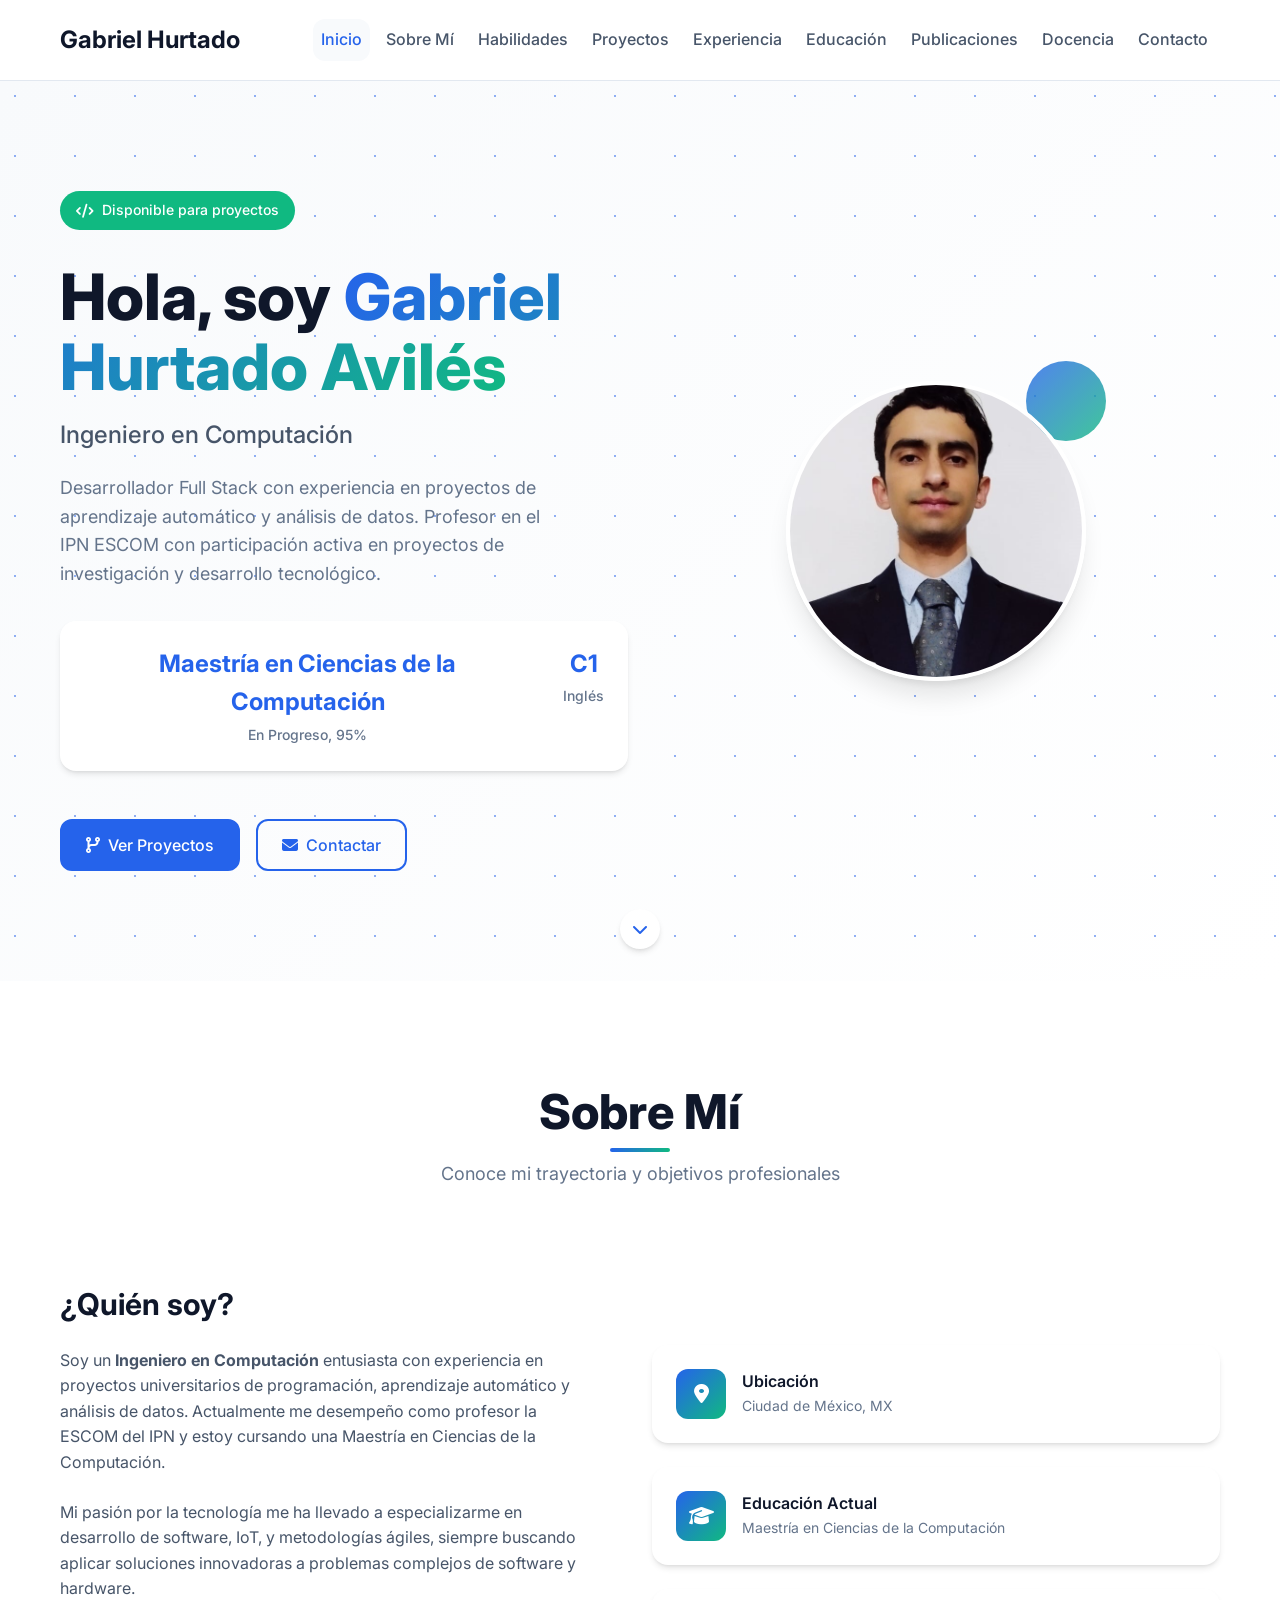
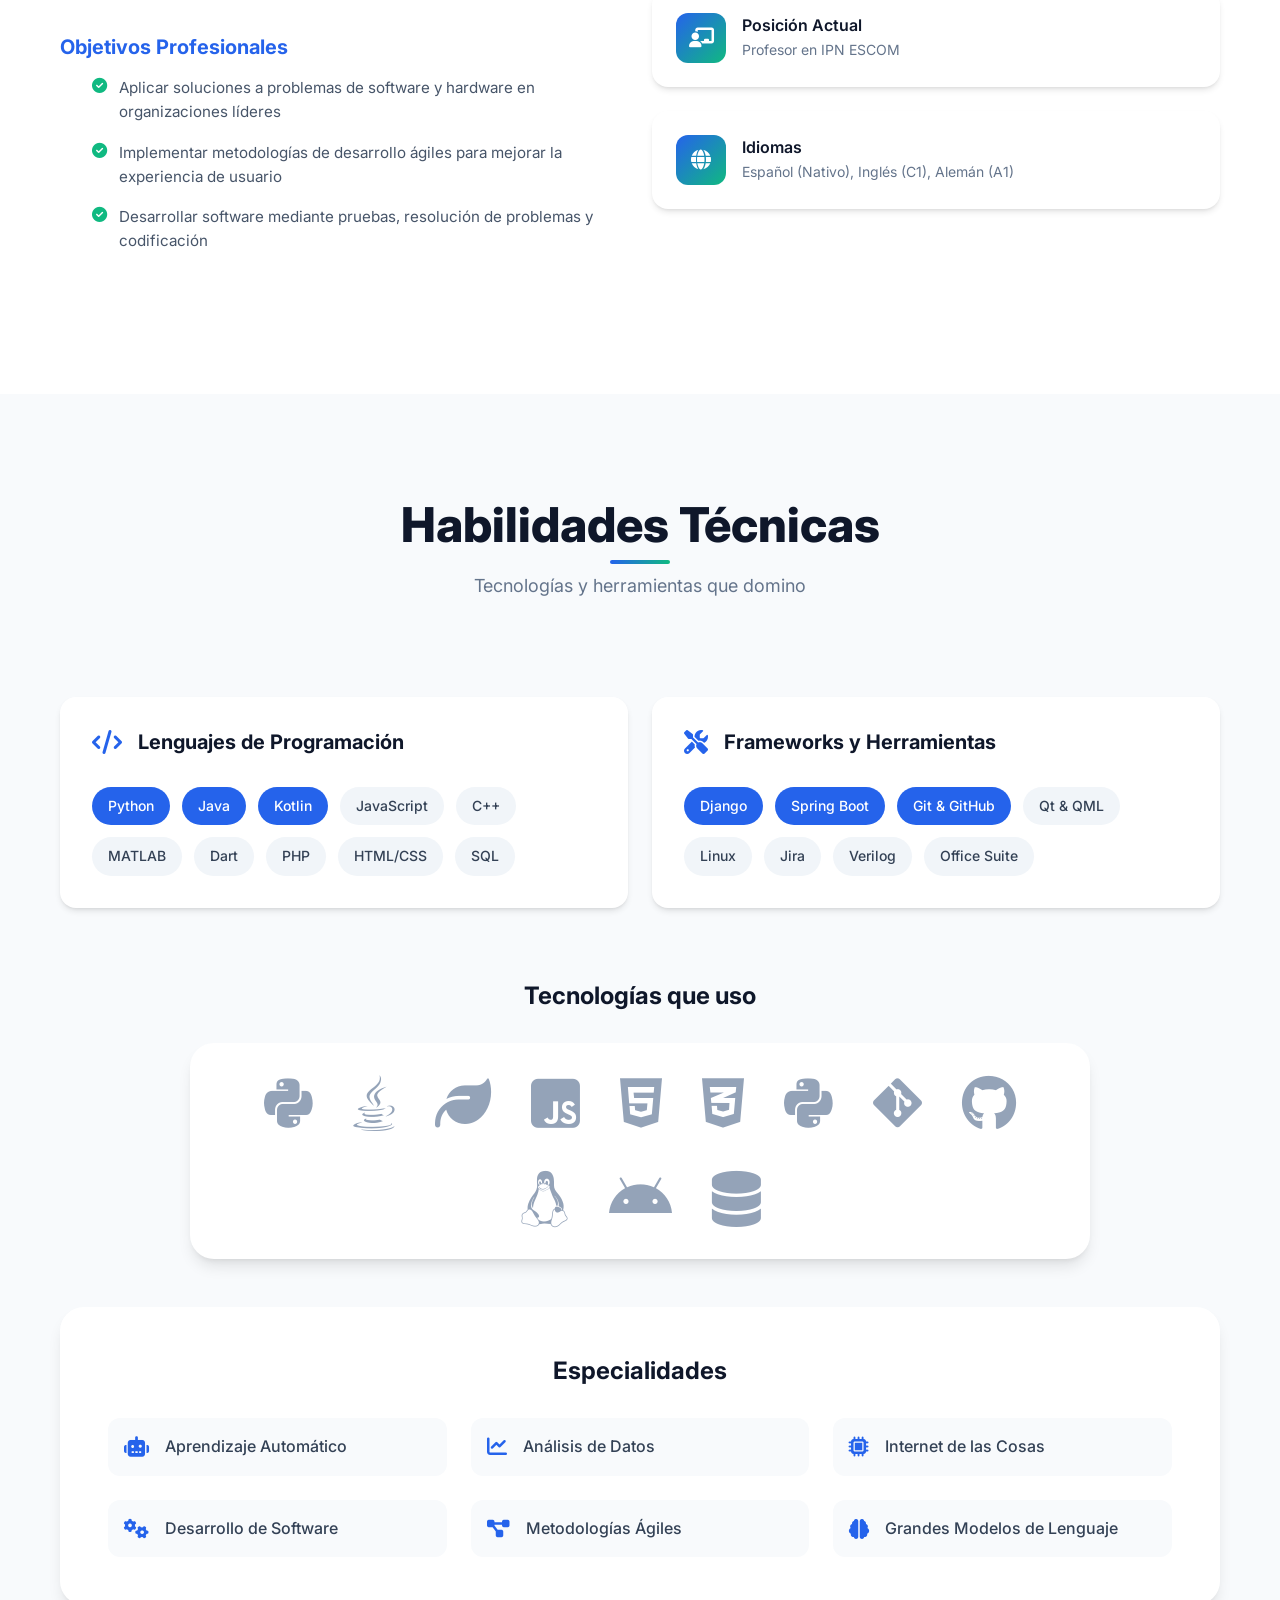
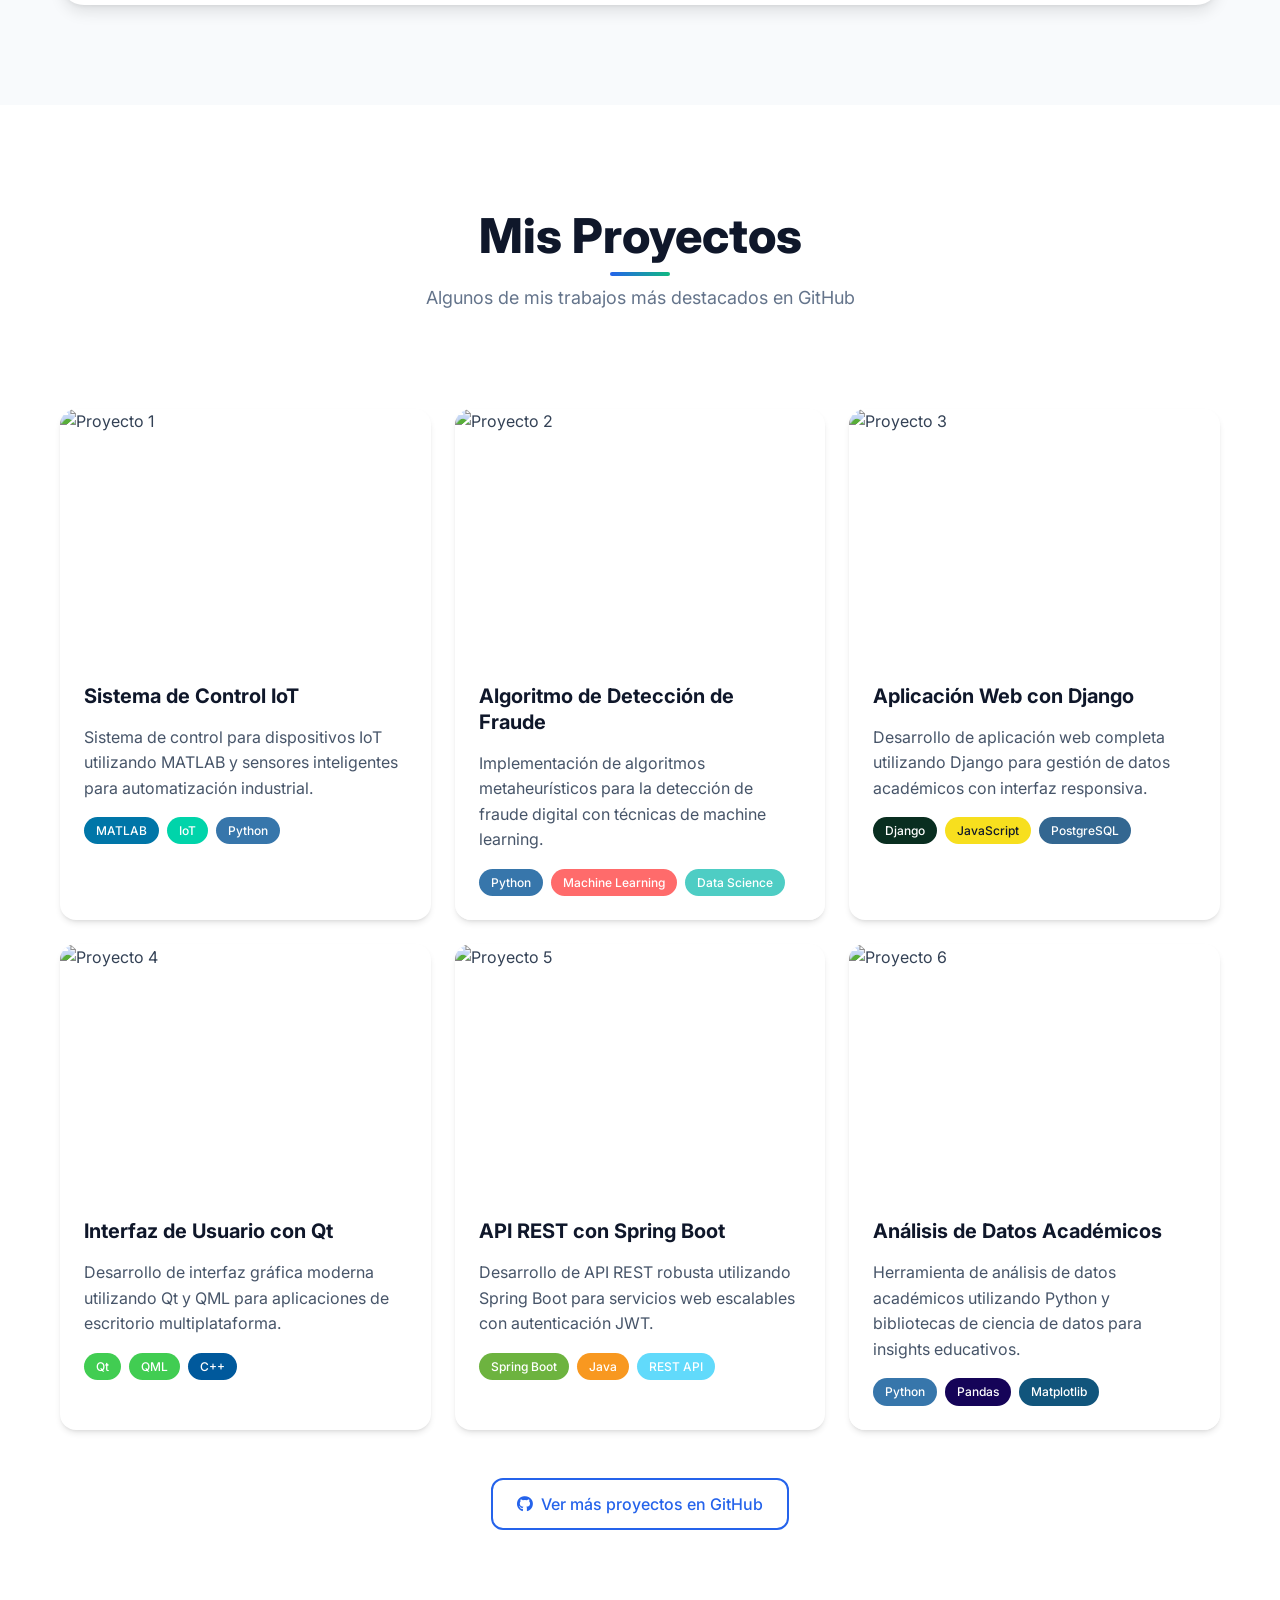
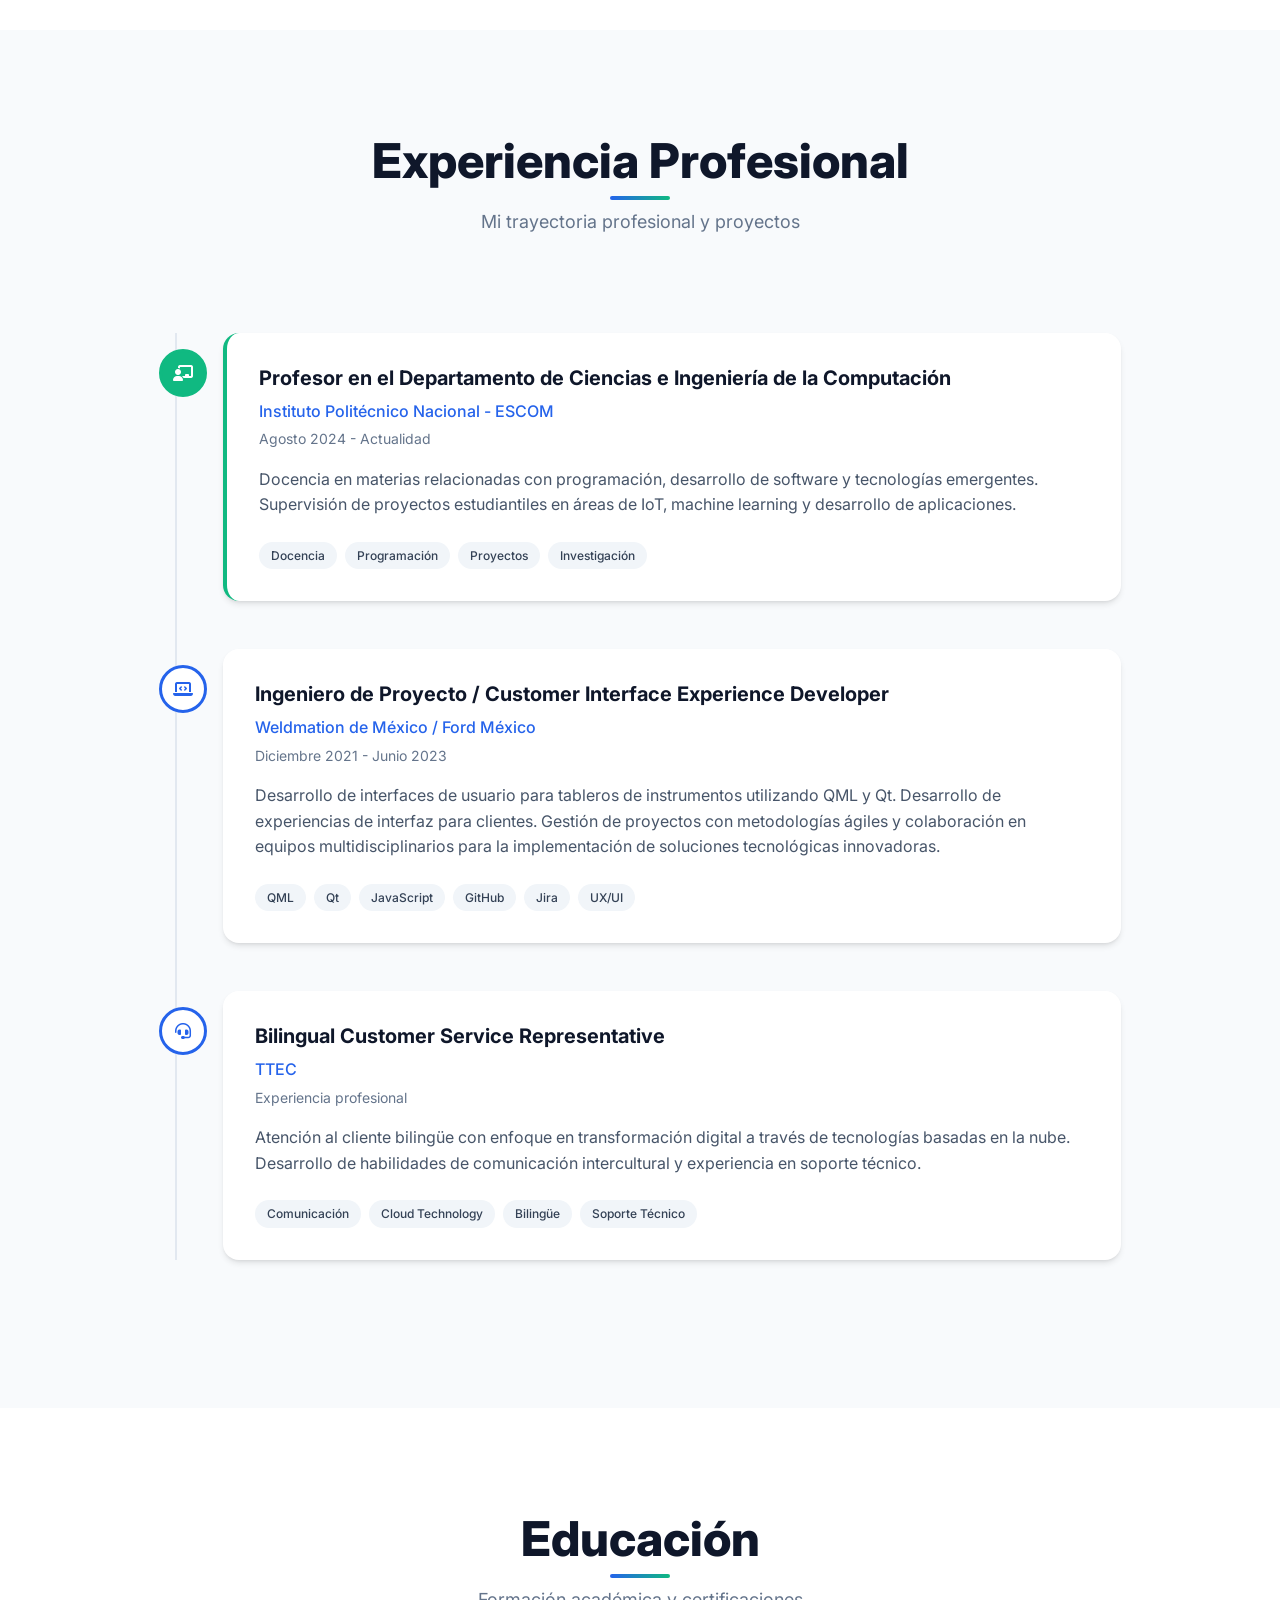
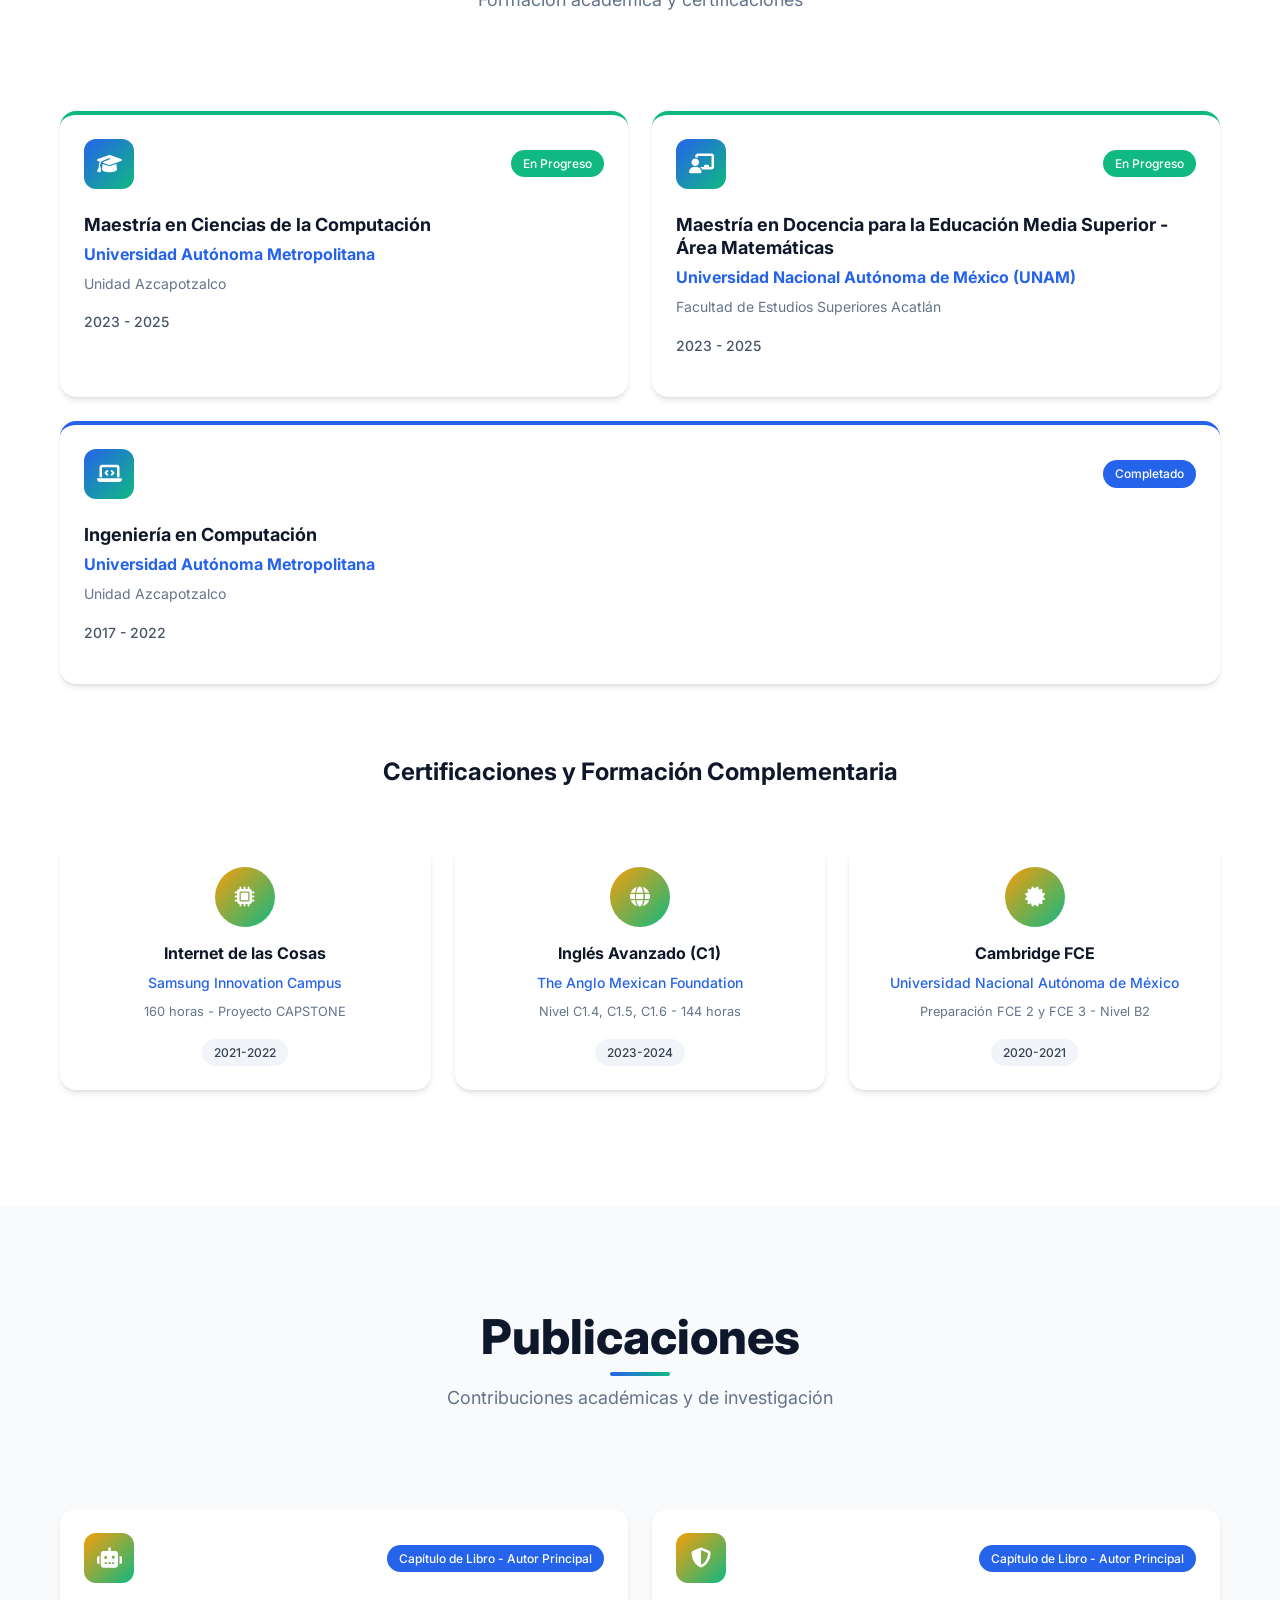
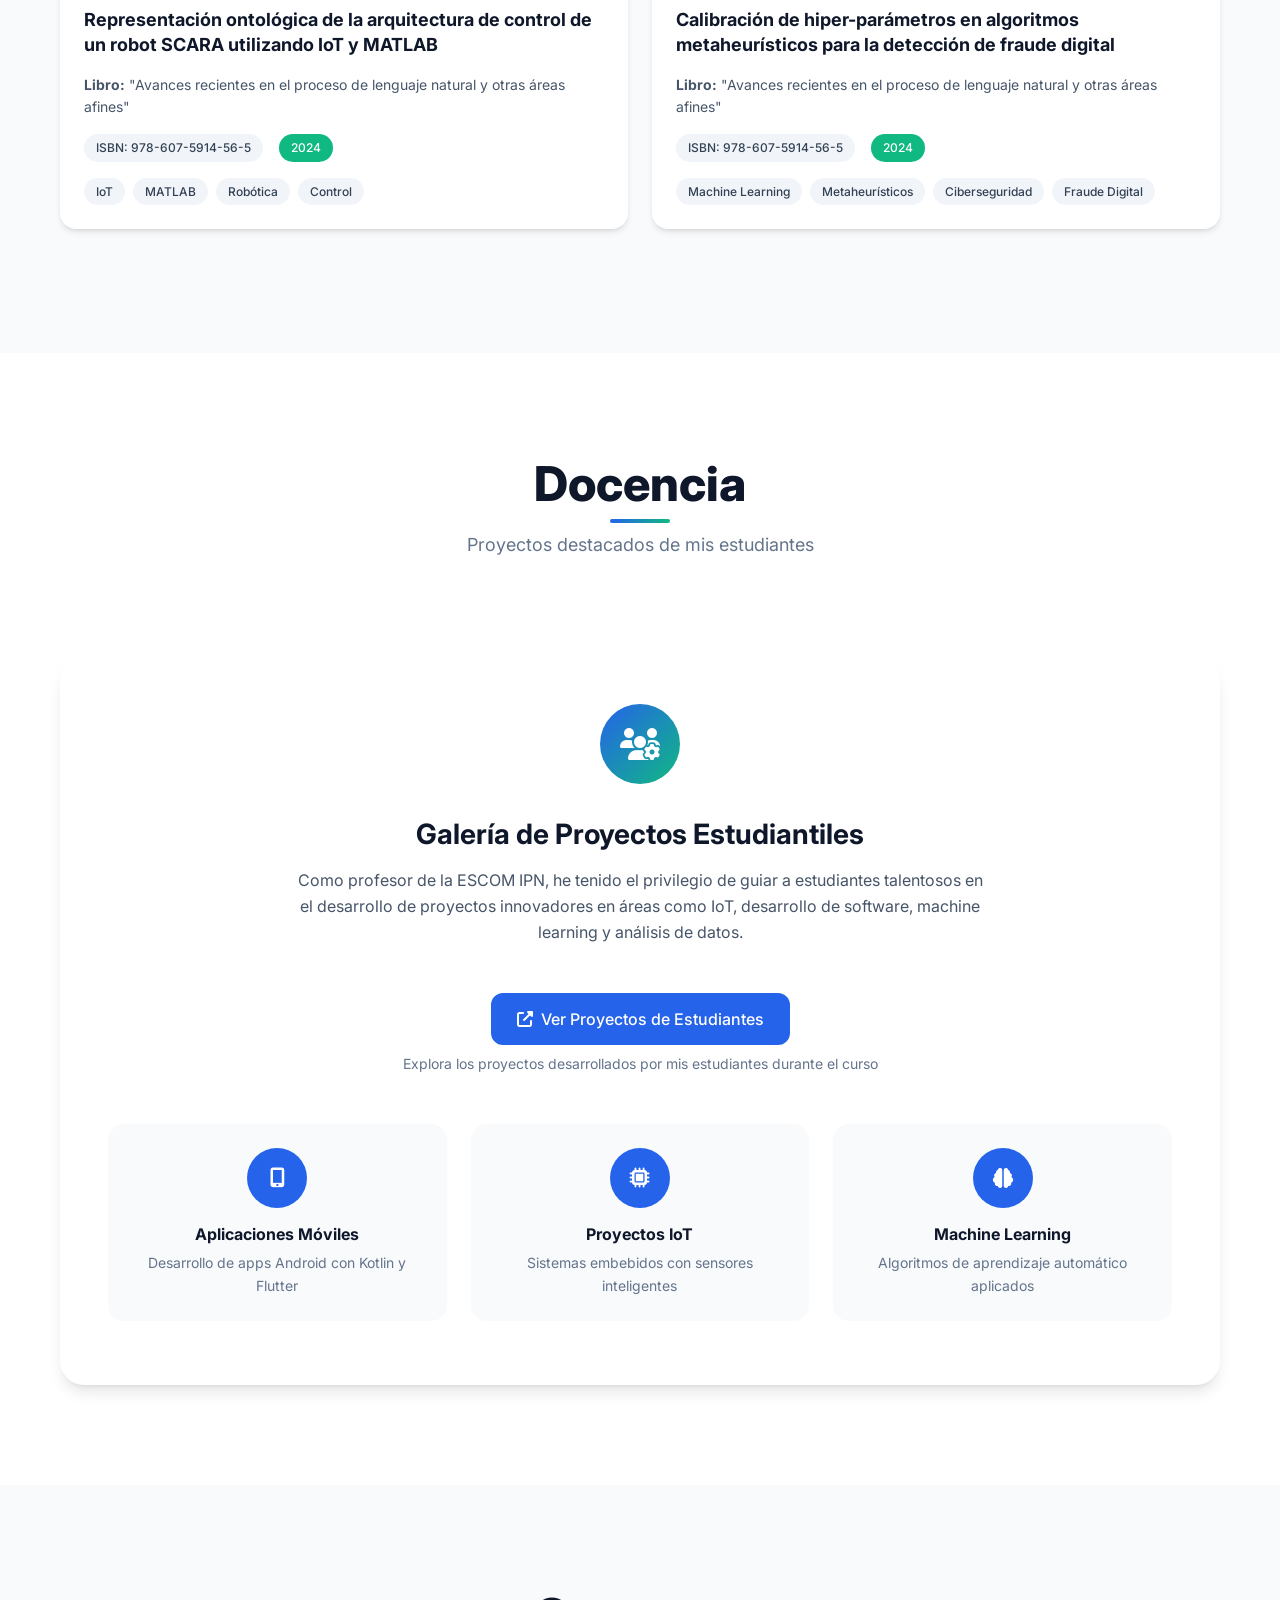
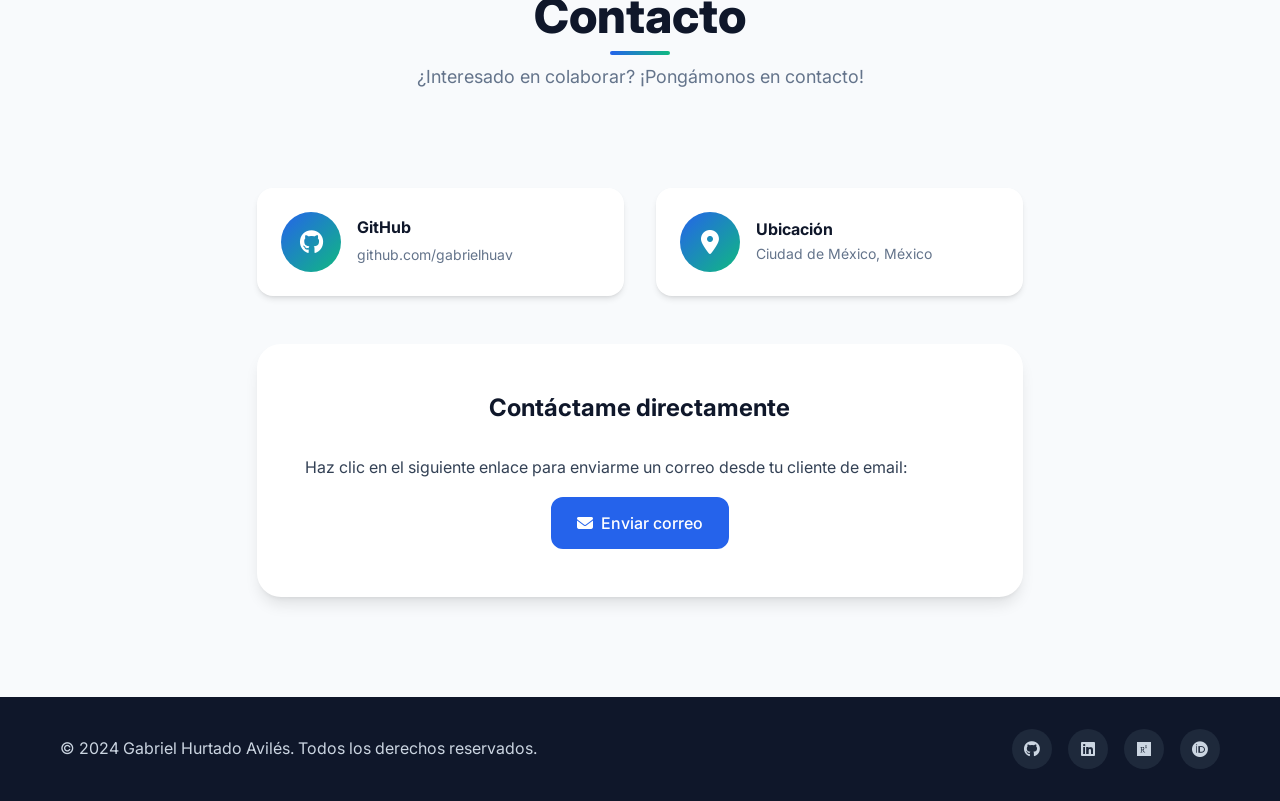
==== commit e838aaf2: "Add initial portfolio website files Added main CSS, JavaScript, and HTML files for my portfolio site" ====
--- a/index.html
+++ b/index.html
@@ -1,627 +1,964 @@
-<!-- /*
-* Template Name: Financing
-* Template Author: Untree.co
-* Template URI: https://untree.co/
-* License: https://creativecommons.org/licenses/by/3.0/
-*/ -->
-<!doctype html>
-<html lang="en">
+<!DOCTYPE html>
+<html lang="es">
 <head>
-	<meta charset="utf-8">
-	<meta name="viewport" content="width=device-width, initial-scale=1">
-	<meta name="author" content="Untree.co">
-	<link rel="shortcut icon" href="favicon.png">
-
-	<meta name="description" content="" />
-	<meta name="keywords" content="bootstrap, bootstrap5" />
-
-	<link rel="preconnect" href="https://fonts.googleapis.com">
-	<link rel="preconnect" href="https://fonts.gstatic.com" crossorigin>
-	<link href="https://fonts.googleapis.com/css2?family=Work+Sans:wght@400;600;700&display=swap" rel="stylesheet">
-
-
-	<link rel="stylesheet" href="fonts/icomoon/style.css">
-	<link rel="stylesheet" href="fonts/flaticon/font/flaticon.css">
-
-	<link rel="stylesheet" href="https://cdn.jsdelivr.net/npm/bootstrap-icons@1.8.1/font/bootstrap-icons.css">
-
-	<link rel="stylesheet" href="css/tiny-slider.css">
-	<link rel="stylesheet" href="css/aos.css">
-	<link rel="stylesheet" href="css/glightbox.min.css">
-	<link rel="stylesheet" href="css/style.css">
-
-	<link rel="stylesheet" href="css/flatpickr.min.css"> 
-
-
-	<title>Página personal &copy; Gabriel H</title> <!--&mdash-->
+    <meta charset="UTF-8">
+    <meta name="viewport" content="width=device-width, initial-scale=1.0">
+    <title>Gabriel Hurtado Avilés - Ingeniero en Computación</title>
+    
+    <!-- Meta tags para SEO -->
+    <meta name="description" content="Gabriel Hurtado Avilés - Ingeniero en Computación especializado en desarrollo de software, aprendizaje automático y análisis de datos. Profesor en IPN ESCOM.">
+    <meta name="keywords" content="Ingeniero en Computación, Desarrollo de Software, Machine Learning, Análisis de Datos, IoT, MATLAB, Python, Docente IPN">
+    <meta name="author" content="Gabriel Hurtado Avilés">
+    
+    <!-- Google Fonts -->
+    <link rel="preconnect" href="https://fonts.googleapis.com">
+    <link rel="preconnect" href="https://fonts.gstatic.com" crossorigin>
+    <link href="https://fonts.googleapis.com/css2?family=Inter:wght@300;400;500;600;700;800&display=swap" rel="stylesheet">
+    
+    <!-- Bootstrap CSS -->
+    <link href="https://cdn.jsdelivr.net/npm/bootstrap@5.3.0/dist/css/bootstrap.min.css" rel="stylesheet">
+    <!-- Font Awesome -->
+    <link rel="stylesheet" href="https://cdnjs.cloudflare.com/ajax/libs/font-awesome/6.4.0/css/all.min.css">
+    <!-- AOS Animation Library -->
+    <link href="https://unpkg.com/aos@2.3.1/dist/aos.css" rel="stylesheet">
+    <!-- Custom CSS -->
+    <link rel="stylesheet" href="assets/css/style.css">
 </head>
 <body>
-
-	<div class="site-mobile-menu site-navbar-target">
-		<div class="site-mobile-menu-header">
-			<div class="site-mobile-menu-close">
-				<span class="icofont-close js-menu-toggle"></span>
-			</div>
-		</div>
-		<div class="site-mobile-menu-body"></div>
-	</div>
-
-	<nav class="site-nav">
-		<div class="container">
-			<div class="menu-bg-wrap">
-				<div class="site-navigation">
-					<div class="row g-0 align-items-center">
-						<div class="col-2">
-							<a href="index.html" class="logo m-0 float-start">GABRIELHUAV<span class="text-primary">.</span></a>
-						</div>
-						<div class="col-8 text-center ">
-							<ul class="js-clone-nav d-none d-lg-inline-block text-start site-menu mx-auto">
-								<li class="active"><a href="index.html">Inicio</a></li>
-								<li class="has-children">
-									<a href="index.html">Proyectos</a><!--<a href="financing.html">Proyectos</a>-->
-									<ul class="dropdown">
-										<!--<li><a href="financing.html">MCC</a></li>-->
-										<!--<li><a href="single.html">MADEMS</a></li>-->
-										<!--<li><a href="case-study.html">La Bola</a></li>-->
-										<li><a href="#">La Bola</a></li>
-										<li><a href="#">MADEMS</a></li>
-										<li class="has-children">
-											<a href="#">MCC</a>
-											<ul class="dropdown">
-												<li><a href="#">Redes</a></li>
-												<li><a href="#">IA</a></li>
-												<li><a href="#">Arquitectura</a></li>
-											</ul>
-										</li>
-									</ul>
-								</li>
-								<!--<li><a href="blog.html">Blog</a></li>-->
-								<!--<li><a href="services.html">Services</a></li>-->
-								<li><a href="index.html">Acerca de Mí</a></li><li><!--<a href="about.html">Acerca de Mí</a></li>-->
-								<li><a href="index.html">Contacto</a></li><li><!--<a href="about.html">Acerca de Mí</a></li>-->
-							</ul>
-						</div>
-						<div class="col-2 text-end">
-							<a href="#" class="burger ms-auto float-end site-menu-toggle js-menu-toggle d-inline-block d-lg-none light">
-								<span></span>
-							</a>
-
-							<a href="#" class="call-us d-flex align-items-center">
-								<span class="icon-phone"></span>
-								<span>+52 (55)-1901-0637</span>
+    
+    <!-- Navigation -->
+    <nav class="navbar navbar-expand-lg navbar-light fixed-top" id="mainNav">
+        <div class="container">
+            <a class="navbar-brand" href="#home">
+                <span class="brand-text">Gabriel Hurtado</span>
+            </a>
+            <button class="navbar-toggler" type="button" data-bs-toggle="collapse" data-bs-target="#navbarNav">
+                <span class="navbar-toggler-icon"></span>
+            </button>
+            <div class="collapse navbar-collapse" id="navbarNav">
+                <ul class="navbar-nav ms-auto">
+                    <li class="nav-item">
+                        <a class="nav-link" href="#home">Inicio</a>
+                    </li>
+                    <li class="nav-item">
+                        <a class="nav-link" href="#about">Sobre Mí</a>
+                    </li>
+                    <li class="nav-item">
+                        <a class="nav-link" href="#skills">Habilidades</a>
+                    </li>
+                    <li class="nav-item">
+                        <a class="nav-link" href="#projects">Proyectos</a>
+                    </li>
+                    <li class="nav-item">
+                        <a class="nav-link" href="#experience">Experiencia</a>
+                    </li>
+                    <li class="nav-item">
+                        <a class="nav-link" href="#education">Educación</a>
+                    </li>
+                    <li class="nav-item">
+                        <a class="nav-link" href="#publications">Publicaciones</a>
+                    </li>
+                    <li class="nav-item">
+                        <a class="nav-link" href="#teaching">Docencia</a>
+                    </li>
+                    <li class="nav-item">
+                        <a class="nav-link" href="#contact">Contacto</a>
+                    </li>
+                </ul>
+            </div>
+        </div>
+    </nav>
+
+    <!-- Hero Section -->
+    <section id="home" class="hero-section">
+        <div class="hero-background">
+            <div class="hero-pattern"></div>
+        </div>
+        <div class="container">
+            <div class="row min-vh-100 align-items-center">
+                <div class="col-lg-6" data-aos="fade-right">
+                    <div class="hero-content">
+                        <div class="hero-badge">
+                            <i class="fas fa-code"></i>
+                            <span>Disponible para proyectos</span>
+                        </div>
+                        <h1 class="hero-title">
+                            Hola, soy <span class="highlight">Gabriel Hurtado Avilés</span>
+                        </h1>
+                        <h2 class="hero-subtitle">Ingeniero en Computación</h2>
+                        <p class="hero-description">
+                            Desarrollador Full Stack con experiencia en proyectos de aprendizaje automático y análisis de datos. 
+                            Profesor en el IPN ESCOM con participación activa en proyectos de investigación y desarrollo tecnológico.
+                        </p>
+                        
+                        <div class="hero-stats">
+
+                            <div class="stat-item">
+                                <span class="stat-number">Maestría en Ciencias de la Computación</span>
+                                <span class="stat-label">En Progreso, 95%</span>
+                            </div>
+                            <div class="stat-item">
+                                <span class="stat-number">C1</span>
+                                <span class="stat-label">Inglés</span>
+                            </div>
+                        </div>
+                        
+                        <div class="hero-buttons">
+                            <a href="#projects" class="btn btn-primary">
+                                <i class="fas fa-code-branch me-2"></i>Ver Proyectos
+                            </a>
+                            <a href="#contact" class="btn btn-outline">
+                                <i class="fas fa-envelope me-2"></i>Contactar
+                            </a>
+                        </div>
+                    </div>
+                </div>
+                <div class="col-lg-6" data-aos="fade-left">
+                    <div class="hero-image">
+                        <div class="image-container">
+                            <img src="assets/images/gabriel-profile.png" alt="Gabriel Hurtado Avilés" class="profile-img">
+                            <div class="image-decoration"></div>
+                        </div>
+                    </div>
+                </div>
+            </div>
+        </div>
+        <div class="scroll-indicator">
+            <a href="#about" class="scroll-btn">
+                <i class="fas fa-chevron-down"></i>
+            </a>
+        </div>
+    </section>
+
+    <!-- About Section -->
+    <section id="about" class="section-padding">
+        <div class="container">
+            <div class="row">
+                <div class="col-12 text-center mb-5" data-aos="fade-up">
+                    <h2 class="section-title">Sobre Mí</h2>
+                    <p class="section-subtitle">Conoce mi trayectoria y objetivos profesionales</p>
+                </div>
+            </div>
+            <div class="row align-items-center">
+                <div class="col-lg-6 mb-4" data-aos="fade-right">
+                    <div class="about-content">
+                        <h3 class="about-title">¿Quién soy?</h3>
+                        <p class="about-text">
+                            Soy un <strong>Ingeniero en Computación</strong> entusiasta con experiencia en proyectos 
+                            universitarios de programación, aprendizaje automático y análisis de datos. Actualmente 
+                            me desempeño como profesor la ESCOM del IPN y estoy cursando una Maestría en Ciencias de la Computación.
+                        </p>
+                        <p class="about-text">
+                            Mi pasión por la tecnología me ha llevado a especializarme en desarrollo de software, 
+                            IoT, y metodologías ágiles, siempre buscando aplicar soluciones innovadoras a problemas 
+                            complejos de software y hardware.
+                        </p>
+                        
+                        <div class="objectives">
+                            <h4 class="objectives-title">Objetivos Profesionales</h4>
+                            <ul class="objectives-list">
+                                <li>
+                                    <i class="fas fa-check-circle"></i>
+                                    Aplicar soluciones a problemas de software y hardware en organizaciones líderes
+                                </li>
+                                <li>
+                                    <i class="fas fa-check-circle"></i>
+                                    Implementar metodologías de desarrollo ágiles para mejorar la experiencia de usuario
+                                </li>
+                                <li>
+                                    <i class="fas fa-check-circle"></i>
+                                    Desarrollar software mediante pruebas, resolución de problemas y codificación
+                                </li>
+                            </ul>
+                        </div>
+                    </div>
+                </div>
+                <div class="col-lg-6 mb-4" data-aos="fade-left">
+                    <div class="info-cards">
+                        <div class="info-card">
+                            <div class="card-icon">
+                                <i class="fas fa-map-marker-alt"></i>
+                            </div>
+                            <div class="card-content">
+                                <h5>Ubicación</h5>
+                                <p>Ciudad de México, MX</p>
+                            </div>
+                        </div>
+                        <div class="info-card">
+                            <div class="card-icon">
+                                <i class="fas fa-graduation-cap"></i>
+                            </div>
+                            <div class="card-content">
+                                <h5>Educación Actual</h5>
+                                <p>Maestría en Ciencias de la Computación</p>
+                            </div>
+                        </div>
+                        <div class="info-card">
+                            <div class="card-icon">
+                                <i class="fas fa-chalkboard-teacher"></i>
+                            </div>
+                            <div class="card-content">
+                                <h5>Posición Actual</h5>
+                                <p>Profesor en IPN ESCOM</p>
+                            </div>
+                        </div>
+                        <div class="info-card">
+                            <div class="card-icon">
+                                <i class="fas fa-globe"></i>
+                            </div>
+                            <div class="card-content">
+                                <h5>Idiomas</h5>
+                                <p>Español (Nativo), Inglés (C1), Alemán (A1)</p>
+                            </div>
+                        </div>
+                    </div>
+                </div>
+            </div>
+        </div>
+    </section>
+
+    <!-- Skills Section -->
+    <section id="skills" class="section-padding bg-light">
+        <div class="container">
+            <div class="row">
+                <div class="col-12 text-center mb-5" data-aos="fade-up">
+                    <h2 class="section-title">Habilidades Técnicas</h2>
+                    <p class="section-subtitle">Tecnologías y herramientas que domino</p>
+                </div>
+            </div>
+            
+            <!-- Programming Languages -->
+            <div class="row mb-5">
+                <div class="col-lg-6 mb-4" data-aos="fade-right">
+                    <div class="skill-category">
+                        <div class="category-header">
+                            <i class="fas fa-code"></i>
+                            <h4>Lenguajes de Programación</h4>
+                        </div>
+                        <div class="skills-grid">
+                            <div class="skill-tag featured">Python</div>
+                            <div class="skill-tag featured">Java</div>
+                            <div class="skill-tag featured">Kotlin</div>
+                            <div class="skill-tag">JavaScript</div>
+                            <div class="skill-tag">C++</div>
+                            <div class="skill-tag">MATLAB</div>
+                            <div class="skill-tag">Dart</div>
+                            <div class="skill-tag">PHP</div>
+                            <div class="skill-tag">HTML/CSS</div>
+                            <div class="skill-tag">SQL</div>
+                        </div>
+                    </div>
+                </div>
+                
+                <!-- Frameworks & Tools -->
+                <div class="col-lg-6 mb-4" data-aos="fade-left">
+                    <div class="skill-category">
+                        <div class="category-header">
+                            <i class="fas fa-tools"></i>
+                            <h4>Frameworks y Herramientas</h4>
+                        </div>
+                        <div class="skills-grid">
+                            <div class="skill-tag featured">Django</div>
+                            <div class="skill-tag featured">Spring Boot</div>
+                            <div class="skill-tag featured">Git & GitHub</div>
+                            <div class="skill-tag">Qt & QML</div>
+                            <div class="skill-tag">Linux</div>
+                            <div class="skill-tag">Jira</div>
+                            <div class="skill-tag">Verilog</div>
+                            <div class="skill-tag">Office Suite</div>
+                        </div>
+                    </div>
+                </div>
+            </div>
+            
+            <!-- Technology Icons -->
+			<div class="row mb-5">
+				<div class="col-12 text-center">
+					<h4 class="tech-icons-title">Tecnologías que uso</h4>
+					<div class="tech-icons">
+						<i class="fab fa-python" title="Python"></i>
+						<i class="fab fa-java" title="Java"></i>
+						<i class="fas fa-leaf" title="Spring Boot"></i>
+						<i class="fab fa-js-square" title="JavaScript"></i>
+						<i class="fab fa-html5" title="HTML5"></i>
+						<i class="fab fa-css3-alt" title="CSS3"></i>
+						<i class="fab fa-python" title="Django"></i>						
+						<i class="fab fa-git-alt" title="Git"></i>						
+						<i class="fab fa-github" title="GitHub"></i>
+						<i class="fab fa-linux" title="Linux"></i>
+						<i class="fab fa-android" title="Android/Kotlin"></i>
+						<i class="fas fa-database" title="SQL"></i>
+					</div>
+				</div>
+</div>
+            
+            <!-- Specializations -->
+            <div class="row">
+                <div class="col-12" data-aos="fade-up">
+                    <div class="specializations">
+                        <h4 class="spec-title">Especialidades</h4>
+                        <div class="spec-grid">
+                            <div class="spec-item">
+                                <i class="fas fa-robot"></i>
+                                <span>Aprendizaje Automático</span>
+                            </div>
+                            <div class="spec-item">
+                                <i class="fas fa-chart-line"></i>
+                                <span>Análisis de Datos</span>
+                            </div>
+                            <div class="spec-item">
+                                <i class="fas fa-microchip"></i>
+                                <span>Internet de las Cosas</span>
+                            </div>
+                            <div class="spec-item">
+                                <i class="fas fa-cogs"></i>
+                                <span>Desarrollo de Software</span>
+                            </div>
+                            <div class="spec-item">
+                                <i class="fas fa-project-diagram"></i>
+                                <span>Metodologías Ágiles</span>
+                            </div>
+                            <div class="spec-item">
+                                <i class="fas fa-brain"></i>
+                                <span>Grandes Modelos de Lenguaje</span>
+                            </div>
+                        </div>
+                    </div>
+                </div>
+            </div>
+        </div>
+    </section>
+
+    <!-- Projects Section -->
+    <section id="projects" class="section-padding">
+        <div class="container">
+            <div class="row">
+                <div class="col-12 text-center mb-5" data-aos="fade-up">
+                    <h2 class="section-title">Mis Proyectos</h2>
+                    <p class="section-subtitle">Algunos de mis trabajos más destacados en GitHub</p>
+                </div>
+            </div>
+            <div class="row">
+                <!-- Project 1 -->
+                <div class="col-lg-4 col-md-6 mb-4" data-aos="fade-up" data-aos-delay="100">
+                    <div class="project-card">
+                        <div class="project-image">
+                            <img src="assets/images/project1.jpg" alt="Proyecto 1" class="img-fluid">
+                            <div class="project-overlay">
+                                <div class="project-links">
+                                    <a href="#" target="_blank" class="btn btn-light btn-sm me-2">
+                                        <i class="fas fa-eye"></i> Demo
+                                    </a>
+                                    <a href="https://github.com/gabrielhuav" target="_blank" class="btn btn-outline-light btn-sm">
+                                        <i class="fab fa-github"></i> Código
+                                    </a>
+                                </div>
+                            </div>
+                        </div>
+                        <div class="project-content">
+                            <h5>Sistema de Control IoT</h5>
+                            <p class="project-description">
+                                Sistema de control para dispositivos IoT utilizando MATLAB y sensores inteligentes 
+                                para automatización industrial.
+                            </p>
+                            <div class="project-tech">
+                                <span class="tech-badge matlab">MATLAB</span>
+                                <span class="tech-badge iot">IoT</span>
+                                <span class="tech-badge python">Python</span>
+                            </div>
+                        </div>
+                    </div>
+                </div>
+                
+                <!-- Project 2 -->
+                <div class="col-lg-4 col-md-6 mb-4" data-aos="fade-up" data-aos-delay="200">
+                    <div class="project-card">
+                        <div class="project-image">
+                            <img src="assets/images/project2.jpg" alt="Proyecto 2" class="img-fluid">
+                            <div class="project-overlay">
+                                <div class="project-links">
+                                    <a href="#" target="_blank" class="btn btn-light btn-sm me-2">
+                                        <i class="fas fa-eye"></i> Demo
+                                    </a>
+                                    <a href="https://github.com/gabrielhuav" target="_blank" class="btn btn-outline-light btn-sm">
+                                        <i class="fab fa-github"></i> Código
+                                    </a>
+                                </div>
+                            </div>
+                        </div>
+                        <div class="project-content">
+                            <h5>Algoritmo de Detección de Fraude</h5>
+                            <p class="project-description">
+                                Implementación de algoritmos metaheurísticos para la detección de fraude digital 
+                                con técnicas de machine learning.
+                            </p>
+                            <div class="project-tech">
+                                <span class="tech-badge python">Python</span>
+                                <span class="tech-badge ml">Machine Learning</span>
+                                <span class="tech-badge data">Data Science</span>
+                            </div>
+                        </div>
+                    </div>
+                </div>
+                
+                <!-- Project 3 -->
+                <div class="col-lg-4 col-md-6 mb-4" data-aos="fade-up" data-aos-delay="300">
+                    <div class="project-card">
+                        <div class="project-image">
+                            <img src="assets/images/project3.jpg" alt="Proyecto 3" class="img-fluid">
+                            <div class="project-overlay">
+                                <div class="project-links">
+                                    <a href="#" target="_blank" class="btn btn-light btn-sm me-2">
+                                        <i class="fas fa-eye"></i> Demo
+                                    </a>
+                                    <a href="https://github.com/gabrielhuav" target="_blank" class="btn btn-outline-light btn-sm">
+                                        <i class="fab fa-github"></i> Código
+                                    </a>
+                                </div>
+                            </div>
+                        </div>
+                        <div class="project-content">
+                            <h5>Aplicación Web con Django</h5>
+                            <p class="project-description">
+                                Desarrollo de aplicación web completa utilizando Django para gestión de datos 
+                                académicos con interfaz responsiva.
+                            </p>
+                            <div class="project-tech">
+                                <span class="tech-badge django">Django</span>
+                                <span class="tech-badge js">JavaScript</span>
+                                <span class="tech-badge db">PostgreSQL</span>
+                            </div>
+                        </div>
+                    </div>
+                </div>
+                
+                <!-- Project 4 -->
+                <div class="col-lg-4 col-md-6 mb-4" data-aos="fade-up" data-aos-delay="400">
+                    <div class="project-card">
+                        <div class="project-image">
+                            <img src="assets/images/project4.jpg" alt="Proyecto 4" class="img-fluid">
+                            <div class="project-overlay">
+                                <div class="project-links">
+                                    <a href="#" target="_blank" class="btn btn-light btn-sm me-2">
+                                        <i class="fas fa-eye"></i> Demo
+                                    </a>
+                                    <a href="https://github.com/gabrielhuav" target="_blank" class="btn btn-outline-light btn-sm">
+                                        <i class="fab fa-github"></i> Código
+                                    </a>
+                                </div>
+                            </div>
+                        </div>
+                        <div class="project-content">
+                            <h5>Interfaz de Usuario con Qt</h5>
+                            <p class="project-description">
+                                Desarrollo de interfaz gráfica moderna utilizando Qt y QML para aplicaciones 
+                                de escritorio multiplataforma.
+                            </p>
+                            <div class="project-tech">
+                                <span class="tech-badge qt">Qt</span>
+                                <span class="tech-badge qml">QML</span>
+                                <span class="tech-badge cpp">C++</span>
+                            </div>
+                        </div>
+                    </div>
+                </div>
+                
+                <!-- Project 5 -->
+                <div class="col-lg-4 col-md-6 mb-4" data-aos="fade-up" data-aos-delay="500">
+                    <div class="project-card">
+                        <div class="project-image">
+                            <img src="assets/images/project5.jpg" alt="Proyecto 5" class="img-fluid">
+                            <div class="project-overlay">
+                                <div class="project-links">
+                                    <a href="#" target="_blank" class="btn btn-light btn-sm me-2">
+                                        <i class="fas fa-eye"></i> Demo
+                                    </a>
+                                    <a href="https://github.com/gabrielhuav" target="_blank" class="btn btn-outline-light btn-sm">
+                                        <i class="fab fa-github"></i> Código
+                                    </a>
+                                </div>
+                            </div>
+                        </div>
+                        <div class="project-content">
+                            <h5>API REST con Spring Boot</h5>
+                            <p class="project-description">
+                                Desarrollo de API REST robusta utilizando Spring Boot para servicios web 
+                                escalables con autenticación JWT.
+                            </p>
+                            <div class="project-tech">
+                                <span class="tech-badge spring">Spring Boot</span>
+                                <span class="tech-badge java">Java</span>
+                                <span class="tech-badge api">REST API</span>
+                            </div>
+                        </div>
+                    </div>
+                </div>
+                
+                <!-- Project 6 -->
+                <div class="col-lg-4 col-md-6 mb-4" data-aos="fade-up" data-aos-delay="600">
+                    <div class="project-card">
+                        <div class="project-image">
+                            <img src="assets/images/project6.jpg" alt="Proyecto 6" class="img-fluid">
+                            <div class="project-overlay">
+                                <div class="project-links">
+                                    <a href="#" target="_blank" class="btn btn-light btn-sm me-2">
+                                        <i class="fas fa-eye"></i> Demo
+                                    </a>
+                                    <a href="https://github.com/gabrielhuav" target="_blank" class="btn btn-outline-light btn-sm">
+                                        <i class="fab fa-github"></i> Código
+                                    </a>
+                                </div>
+                            </div>
+                        </div>
+                        <div class="project-content">
+                            <h5>Análisis de Datos Académicos</h5>
+                            <p class="project-description">
+                                Herramienta de análisis de datos académicos utilizando Python y bibliotecas 
+                                de ciencia de datos para insights educativos.
+                            </p>
+                            <div class="project-tech">
+                                <span class="tech-badge python">Python</span>
+                                <span class="tech-badge pandas">Pandas</span>
+                                <span class="tech-badge viz">Matplotlib</span>
+                            </div>
+                        </div>
+                    </div>
+                </div>
+            </div>
+            
+            <!-- GitHub Link -->
+            <div class="row mt-4">
+                <div class="col-12 text-center" data-aos="fade-up">
+                    <a href="https://github.com/gabrielhuav" target="_blank" class="btn btn-outline-primary btn-lg">
+                        <i class="fab fa-github me-2"></i>Ver más proyectos en GitHub
+                    </a>
+                </div>
+            </div>
+        </div>
+    </section>
+
+    <!-- Experience Section -->
+    <section id="experience" class="section-padding bg-light">
+        <div class="container">
+            <div class="row">
+                <div class="col-12 text-center mb-5" data-aos="fade-up">
+                    <h2 class="section-title">Experiencia Profesional</h2>
+                    <p class="section-subtitle">Mi trayectoria profesional y proyectos</p>
+                </div>
+            </div>
+            <div class="row">
+                <div class="col-lg-10 offset-lg-1">
+                    <div class="timeline">
+                        <!-- Current Position -->
+                        <div class="timeline-item" data-aos="fade-up">
+                            <div class="timeline-marker current">
+                                <i class="fas fa-chalkboard-teacher"></i>
+                            </div>
+                            <div class="timeline-content current">
+                                <div class="timeline-header">
+                                    <h5>Profesor en el Departamento de Ciencias e Ingeniería de la Computación</h5>
+                                    <span class="company">Instituto Politécnico Nacional - ESCOM</span>
+                                    <span class="period">Agosto 2024 - Actualidad</span>
+                                </div>
+                                <p class="timeline-description">
+                                    Docencia en materias relacionadas con programación, desarrollo de software y tecnologías 
+                                    emergentes. Supervisión de proyectos estudiantiles en áreas de IoT, machine learning y 
+                                    desarrollo de aplicaciones.
+                                </p>
+                                <div class="timeline-tags">
+                                    <span class="tag">Docencia</span>
+                                    <span class="tag">Programación</span>
+                                    <span class="tag">Proyectos</span>
+                                    <span class="tag">Investigación</span>
+                                </div>
+                            </div>
+                        </div>
+                        
+                        <!-- Weldmation Project -->
+                        <div class="timeline-item" data-aos="fade-up">
+                            <div class="timeline-marker">
+                                <i class="fas fa-laptop-code"></i>
+                            </div>
+                            <div class="timeline-content">
+                                <div class="timeline-header">
+                                    <h5>Ingeniero de Proyecto / Customer Interface Experience Developer</h5>
+                                    <span class="company">Weldmation de México / Ford México</span>
+                                    <span class="period">Diciembre 2021 - Junio 2023</span>
+                                </div>
+                                <p class="timeline-description">
+                                    Desarrollo de interfaces de usuario para tableros de instrumentos utilizando QML y Qt. Desarrollo  
+                                    de experiencias de interfaz para clientes. Gestión de proyectos con metodologías ágiles y colaboración 
+                                    en equipos multidisciplinarios para la implementación de soluciones tecnológicas innovadoras.
+                                </p>
+                                <div class="timeline-tags">
+                                    <span class="tag">QML</span>
+                                    <span class="tag">Qt</span>
+                                    <span class="tag">JavaScript</span>
+                                    <span class="tag">GitHub</span>
+                                    <span class="tag">Jira</span>
+                                    <span class="tag">UX/UI</span>
+                                </div>
+                            </div>
+                        </div>
+                        
+                        <!-- TTEC -->
+                        <div class="timeline-item" data-aos="fade-up">
+                            <div class="timeline-marker">
+                                <i class="fas fa-headset"></i>
+                            </div>
+                            <div class="timeline-content">
+                                <div class="timeline-header">
+                                    <h5>Bilingual Customer Service Representative</h5>
+                                    <span class="company">TTEC</span>
+                                    <span class="period">Experiencia profesional</span>
+                                </div>
+                                <p class="timeline-description">
+                                    Atención al cliente bilingüe con enfoque en transformación digital a través de 
+                                    tecnologías basadas en la nube. Desarrollo de habilidades de comunicación intercultural 
+                                    y experiencia en soporte técnico.
+                                </p>
+                                <div class="timeline-tags">
+                                    <span class="tag">Comunicación</span>
+                                    <span class="tag">Cloud Technology</span>
+                                    <span class="tag">Bilingüe</span>
+                                    <span class="tag">Soporte Técnico</span>
+                                </div>
+                            </div>
+                        </div>
+                    </div>
+                </div>
+            </div>
+        </div>
+    </section>
+
+    <!-- Education Section -->
+    <section id="education" class="section-padding">
+        <div class="container">
+            <div class="row">
+                <div class="col-12 text-center mb-5" data-aos="fade-up">
+                    <h2 class="section-title">Educación</h2>
+                    <p class="section-subtitle">Formación académica y certificaciones</p>
+                </div>
+            </div>
+            <div class="row">
+                <!-- Current Education -->
+                <div class="col-lg-6 mb-4" data-aos="fade-right">
+                    <div class="education-card current">
+                        <div class="card-header">
+                            <div class="education-icon">
+                                <i class="fas fa-graduation-cap"></i>
+                            </div>
+                            <div class="status-badge current">En Progreso</div>
+                        </div>
+                        <div class="card-body">
+                            <h5>Maestría en Ciencias de la Computación</h5>
+                            <h6>Universidad Autónoma Metropolitana</h6>
+                            <p class="institution">Unidad Azcapotzalco</p>
+                            <span class="period">2023 - 2025</span>
+                        </div>
+                    </div>
+                </div>
+                
+                <div class="col-lg-6 mb-4" data-aos="fade-left">
+                    <div class="education-card current">
+                        <div class="card-header">
+                            <div class="education-icon">
+                                <i class="fas fa-chalkboard-teacher"></i>
+                            </div>
+                            <div class="status-badge current">En Progreso</div>
+                        </div>
+                        <div class="card-body">
+                            <h5>Maestría en Docencia para la Educación Media Superior - Área Matemáticas</h5>
+                            <h6>Universidad Nacional Autónoma de México (UNAM) </h6>
+                            <p class="institution">Facultad de Estudios Superiores Acatlán</p>
+                            <span class="period">2023 - 2025</span>
+                        </div>
+                    </div>
+                </div>
+                
+                <!-- Completed Education -->
+                <div class="col-lg-12 mb-4" data-aos="fade-up">
+                    <div class="education-card completed">
+                        <div class="card-header">
+                            <div class="education-icon">
+                                <i class="fas fa-laptop-code"></i>
+                            </div>
+                            <div class="status-badge completed">Completado</div>
+                        </div>
+                        <div class="card-body">
+                            <h5>Ingeniería en Computación</h5>
+                            <h6>Universidad Autónoma Metropolitana</h6>
+                            <p class="institution">Unidad Azcapotzalco</p>
+                            <span class="period">2017 - 2022</span>
+                        </div>
+                    </div>
+                </div>
+            </div>
+            
+            <!-- Certifications -->
+            <div class="row mt-5">
+                <div class="col-12 text-center mb-4">
+                    <h4 class="certifications-title">Certificaciones y Formación Complementaria</h4>
+                </div>
+                <div class="col-lg-4 mb-3" data-aos="fade-up" data-aos-delay="100">
+                    <div class="certification-card">
+                        <div class="cert-icon">
+                            <i class="fas fa-microchip"></i>
+                        </div>
+                        <div class="cert-content">
+                            <h6>Internet de las Cosas</h6>
+                            <p class="cert-org">Samsung Innovation Campus</p>
+                            <p class="cert-details">160 horas - Proyecto CAPSTONE</p>
+                            <span class="cert-year">2021-2022</span>
+                        </div>
+                    </div>
+                </div>
+                <div class="col-lg-4 mb-3" data-aos="fade-up" data-aos-delay="200">
+                    <div class="certification-card">
+                        <div class="cert-icon">
+                            <i class="fas fa-globe"></i>
+                        </div>
+                        <div class="cert-content">
+                            <h6>Inglés Avanzado (C1)</h6>
+                            <p class="cert-org">The Anglo Mexican Foundation</p>
+                            <p class="cert-details">Nivel C1.4, C1.5, C1.6 - 144 horas</p>
+                            <span class="cert-year">2023-2024</span>
+                        </div>
+                    </div>
+                </div>
+                <div class="col-lg-4 mb-3" data-aos="fade-up" data-aos-delay="300">
+                    <div class="certification-card">
+                        <div class="cert-icon">
+                            <i class="fas fa-certificate"></i>
+                        </div>
+                        <div class="cert-content">
+                            <h6>Cambridge FCE</h6>
+                            <p class="cert-org">Universidad Nacional Autónoma de México</p>
+                            <p class="cert-details">Preparación FCE 2 y FCE 3 - Nivel B2</p>
+                            <span class="cert-year">2020-2021</span>
+                        </div>
+                    </div>
+                </div>
+            </div>
+        </div>
+    </section>
+
+    <!-- Publications Section -->
+    <section id="publications" class="section-padding bg-light">
+        <div class="container">
+            <div class="row">
+                <div class="col-12 text-center mb-5" data-aos="fade-up">
+                    <h2 class="section-title">Publicaciones</h2>
+                    <p class="section-subtitle">Contribuciones académicas y de investigación</p>
+                </div>
+            </div>
+            <div class="row">
+                <div class="col-lg-6 mb-4" data-aos="fade-right">
+                    <div class="publication-card">
+                        <div class="pub-header">
+                            <div class="pub-icon">
+                                <i class="fas fa-robot"></i>
+                            </div>
+                            <div class="pub-type">Capítulo de Libro - Autor Principal</div>
+                        </div>
+                        <div class="pub-content">
+                            <h5>Representación ontológica de la arquitectura de control de un robot SCARA utilizando IoT y MATLAB</h5>
+                            <p class="pub-book">
+                                <strong>Libro:</strong> "Avances recientes en el proceso de lenguaje natural y otras áreas afines"
+                            </p>
+                            <div class="pub-details">
+                                <span class="pub-isbn">ISBN: 978-607-5914-56-5</span>
+                                <span class="pub-year">2024</span>
+                            </div>
+                            <div class="pub-tags">
+                                <span class="tag">IoT</span>
+                                <span class="tag">MATLAB</span>
+                                <span class="tag">Robótica</span>
+                                <span class="tag">Control</span>
+                            </div>
+                        </div>
+                    </div>
+                </div>
+                <div class="col-lg-6 mb-4" data-aos="fade-left">
+                    <div class="publication-card">
+                        <div class="pub-header">
+                            <div class="pub-icon">
+                                <i class="fas fa-shield-alt"></i>
+                            </div>
+                            <div class="pub-type">Capítulo de Libro - Autor Principal</div>
+                        </div>
+                        <div class="pub-content">
+                            <h5>Calibración de hiper-parámetros en algoritmos metaheurísticos para la detección de fraude digital</h5>
+                            <p class="pub-book">
+                                <strong>Libro:</strong> "Avances recientes en el proceso de lenguaje natural y otras áreas afines"
+                            </p>
+                            <div class="pub-details">
+                                <span class="pub-isbn">ISBN: 978-607-5914-56-5</span>
+                                <span class="pub-year">2024</span>
+                            </div>
+                            <div class="pub-tags">
+                                <span class="tag">Machine Learning</span>
+                                <span class="tag">Metaheurísticos</span>
+                                <span class="tag">Ciberseguridad</span>
+                                <span class="tag">Fraude Digital</span>
+                            </div>
+                        </div>
+                    </div>
+                </div>
+            </div>
+        </div>
+    </section>
+
+    <!-- Teaching Section -->
+    <section id="teaching" class="section-padding">
+        <div class="container">
+            <div class="row">
+                <div class="col-12 text-center mb-5" data-aos="fade-up">
+                    <h2 class="section-title">Docencia</h2>
+                    <p class="section-subtitle">Proyectos destacados de mis estudiantes</p>
+                </div>
+            </div>
+            <div class="row">
+                <div class="col-lg-12" data-aos="fade-up">
+                    <div class="teaching-showcase">
+                        <div class="showcase-header">
+                            <div class="showcase-icon">
+                                <i class="fas fa-users-cog"></i>
+                            </div>
+                            <h4>Galería de Proyectos Estudiantiles</h4>
+                            <p class="showcase-description">
+                                Como profesor de la ESCOM IPN, he tenido el privilegio de guiar a estudiantes 
+                                talentosos en el desarrollo de proyectos innovadores en áreas como IoT, 
+                                desarrollo de software, machine learning y análisis de datos.
+                            </p>
+                        </div>
+                        
+                        <div class="student-projects-link">
+                            <a href="https://gabrielhuav.github.io/student-projects/" target="_blank" class="btn btn-primary">
+                                <i class="fas fa-external-link-alt me-2"></i>Ver Proyectos de Estudiantes
+                            </a>
+                            <p class="link-description">
+                                Explora los proyectos desarrollados por mis estudiantes durante el curso
+                            </p>
+                        </div>
+                        
+                        <!-- Preview Cards -->
+                        <div class="row project-previews">
+                            <div class="col-lg-4 mb-3" data-aos="fade-up" data-aos-delay="100">
+                                <div class="preview-card">
+                                    <div class="preview-icon">
+                                        <i class="fas fa-mobile-alt"></i>
+                                    </div>
+                                    <h6>Aplicaciones Móviles</h6>
+                                    <p>Desarrollo de apps Android con Kotlin y Flutter</p>
+                                </div>
+                            </div>
+                            <div class="col-lg-4 mb-3" data-aos="fade-up" data-aos-delay="200">
+                                <div class="preview-card">
+                                    <div class="preview-icon">
+                                        <i class="fas fa-microchip"></i>
+                                    </div>
+                                    <h6>Proyectos IoT</h6>
+                                    <p>Sistemas embebidos con sensores inteligentes</p>
+                                </div>
+                            </div>
+                            <div class="col-lg-4 mb-3" data-aos="fade-up" data-aos-delay="300">
+                                <div class="preview-card">
+                                    <div class="preview-icon">
+                                        <i class="fas fa-brain"></i>
+                                    </div>
+                                    <h6>Machine Learning</h6>
+                                    <p>Algoritmos de aprendizaje automático aplicados</p>
+                                </div>
+                            </div>
+                        </div>
+                    </div>
+                </div>
+            </div>
+        </div>
+    </section>
+
+    <!-- Contact Section -->
+    <section id="contact" class="section-padding bg-light">
+        <div class="container">
+            <div class="row">
+                <div class="col-12 text-center mb-5" data-aos="fade-up">
+                    <h2 class="section-title">Contacto</h2>
+                    <p class="section-subtitle">¿Interesado en colaborar? ¡Pongámonos en contacto!</p>
+                </div>
+            </div>
+            <div class="row">
+                <div class="col-lg-8 offset-lg-2">
+                    <div class="contact-grid">
+                        <div class="contact-info" data-aos="fade-up" data-aos-delay="100">
+                            <div class="contact-icon">
+                                <i class="fab fa-github"></i>
+                            </div>
+                            <div class="contact-details">
+                                <h5>GitHub</h5>
+                                <a href="https://github.com/gabrielhuav" target="_blank">
+                                    github.com/gabrielhuav
+                                </a>
+                            </div>
+                        </div>
+                        <div class="contact-info" data-aos="fade-up" data-aos-delay="200">
+                            <div class="contact-icon">
+                                <i class="fas fa-map-marker-alt"></i>
+                            </div>
+                            <div class="contact-details">
+                                <h5>Ubicación</h5>
+                                <p>Ciudad de México, México</p>
+                            </div>
+                        </div>
+                    </div>
+
+					<div class="contact-form-container" data-aos="fade-up">
+						<h4 class="form-title">Contáctame directamente</h4>
+						<p>Haz clic en el siguiente enlace para enviarme un correo desde tu cliente de email:</p>
+						<div class="text-center">
+							<a href="mailto:ghurtadoa@ipn.mx" class="btn btn-primary">
+								<i class="fas fa-envelope me-2"></i>Enviar correo
 							</a>
 						</div>
 					</div>
-				</div>
-			</div>
-		</div>
-	</nav>
-
-	<div class="hero overlay">
-		<img src="images/blob.svg" alt="" class="img-fluid blob">
-		<div class="container">
-			<div class="row align-items-center justify-content-between pt-5">
-				<div class="col-lg-6 text-center text-lg-start pe-lg-5">
-					<h1 class="heading text-white mb-3" data-aos="fade-up">¡Le doy la bienvenida!</h1>
-					<p class="text-white mb-5" data-aos="fade-up" data-aos-delay="100">Soy un entusiasta de la computación que busca compartir el conocimiento y las habilidades adquiridas a lo largo de mi formación profesional. Espero que mi sitio web le sea informativo y le permita resolver diferentes problemas de software y hardware.</p>
-					<div class="align-items-center mb-5 mm" data-aos="fade-up" data-aos-delay="200">
-						<a href="index.html" class="btn btn-outline-white-reverse me-4">Ingresar</a>
-						<a href="http://www.youtube.com/watch?v=Qpcc1bqgAww&ab_channel=GabrielHurtado" class="text-white glightbox">Ver mis vídeos</a>
-					</div>
-				</div>
-				<div class="col-lg-6" data-aos="fade-up" data-aos-delay="300">
-					<div class="img-wrap">
-						<img src="images/gabriel_2.jpg" alt="Image" class="img-fluid rounded">
-					</div>
-				</div>
-			</div>
-		</div>
-	</div>
-
-
-	<div class="section">
-		<div class="container">
-			<div class="row justify-content-between">
-				<div class="col-lg-7 mb-4 mb-lg-0">
-					<img src="images/fn_1.png" alt="Image" class="img-fluid rounded
-					">
-				</div>
-				<div class="col-lg-4 ps-lg-2">
-					<div class="mb-5">
-						<h2 class="text-black h4">Detección de información falsa o engañosa en ofertas laborales</h2>
-						<p>Mediante un proyecto de detección de noticias falsas/nocivas en español utilizando modelos de lenguaje</p>
-					</div>
-					<div class="d-flex mb-3 service-alt">
-						<div>
-							<span class="bi-wallet-fill me-4"></span>
-						</div>
-						<div>
-							<h3>Proyecto de Investigación</h3>
-							<p>Maestría en Ciencias de la Computación  Universidad Autónoma Metropolitana, Unidad Azcapotzalco</p>
-						</div>
-					</div>
-
-					<div class="d-flex mb-3 service-alt">
-						<div>
-							<span class="bi-pie-chart-fill me-4"></span>
-						</div>
-						<div>
-							<h3>Objetivo de la Investigación</h3>
-							<p>Se pretende diseñar e implementar un sistema de detección de noticias falsas en español basado en modelos de lenguaje, integrando técnicas de procesamiento del lenguaje natural y utilizando técnicas de optimización como ascenso en la montaña y recocido simulado para mejorar la precisión del sistema.</p>
-						</div>
-					</div>
-
-				</div>
-
-			</div>
-		</div>
-	</div>
-
-	<div class="section sec-features">
-		<div class="container">
-			<div class="row g-5">
-				<div class="col-12 col-sm-6 col-md-6 col-lg-4" data-aos="fade-up" data-aos-delay="0">
-					<div class="feature d-flex">
-						<span class="bi-bag-check-fill"></span>
-						<div>
-							<h3>Diseñar y desarrollar </h3>
-							<p>Un método computacional apoyado en modelos de lenguaje para detectar noticias falsas en español.</p>
-						</div>
-					</div>
-				</div>
-				<div class="col-12 col-sm-6 col-md-6 col-lg-4" data-aos="fade-up" data-aos-delay="100">
-					<div class="feature d-flex">
-						<span class="bi-wallet-fill"></span>
-						<div>
-							<h3>Identificar y clasificar</h3>
-							<p>Las características lingüísticas que diferencian las noticias falsas de las verdaderas en textos en español.</p>
-						</div>
-					</div>
-				</div>
-				<div class="col-12 col-sm-6 col-md-6 col-lg-4" data-aos="fade-up" data-aos-delay="200">
-					<div class="feature d-flex">
-						<span class="bi-pie-chart-fill"></span>
-						<div>
-							<h3>Integrar información </h3>
-							<p>Contextual relevante como: Fuente, tiempo, lugar, autor, red social, etc. y características lingüísticas para mejorar la precisión en la detección del sistema de detección de noticias falsas.</p>
-						</div>
-					</div>
-				</div>
-			</div>
-		</div>
-	</div>
-
-	<div class="section">
-		<div class="container">
-			<div class="row">
-				<div class="col-lg-7 order-lg-2 mb-4 mb-lg-0">
-					<img src="images/fn_2.png" alt="Image" class="img-fluid">
-				</div>
-				<div class="col-lg-5 pe-lg-5">
-					<div class="mb-5">
-						<h2 class="text-black h4">Módulo para detectar anuncios laborales potencialmente fraudulentos</h2>
-					</div>
-					<div class="d-flex mb-3 service-alt">
-						<div>
-							<span class="bi-wallet-fill me-4"></span>
-						</div>
-						<div>
-							<h3>Crear un conjunto de datos</h3>
-							<p>Extenso y diverso, seleccionando y recopilando ofertas de trabajo de múltiples fuentes, incluyendo redes sociales, sitios de empleo formales, bolsas de trabajo especializadas y portales de empresas.</p>
-						</div>
-					</div>
-
-					<div class="d-flex mb-3 service-alt">
-						<div>
-							<span class="bi-pie-chart-fill me-4"></span>
-						</div>
-						<div>
-							<h3>Entrenar, probar y evaluar</h3>
-							<p>Este conjunto de datos etiquetado y segmentado se utilizará para entrenar, probar y evaluar la capacidad del sistema para detectar ofertas laborales fraudulentas mediante técnicas de aprendizaje automático.</p>
-						</div>
-					</div>
-
-					<div class="d-flex mb-3 service-alt">
-						<div>
-							<span class="bi-bag-check-fill me-4"></span>
-						</div>
-						<div>
-							<h3>Implementar un módulo en el sistema</h3>
-							<p>Para analizar, clasificar e identificar anuncios laborales potencialmente fraudulentos, utilizando algoritmos metaheurísticos y el conjunto de datos creado.</p>
-						</div>
-					</div>
-				</div>
-			</div>
-		</div>
-	</div>
-</div>
-<!--
-
-<div class="section sec-services">
-	<div class="container">
-		<div class="row mb-5">
-			<div class="col-lg-5 mx-auto text-center" data-aos="fade-up">
-				<h2 class="heading text-primary">OBJETIVO GENERAL</h2>
-				<p>Diseñar y desarrollar un método computacional apoyado en modelos de lenguaje para detectar noticias falsas en español. </p>
-			</div>
-		</div>
-
-		<div class="row">
-			<div class="col-12 col-sm-6 col-md-6 col-lg-4" data-aos="fade-up">
-
-				<div class="service text-center">
-					<span class="bi-cash-coin"></span>
-					<div>
-						<h3>Analizar, evaluar, comparar</h3>
-						<p class="mb-4">Las técnicas de aprendizaje automático y profundo existentes y emergentes para la detección de noticias falsas en español, incluyendo la comparación de su rendimiento y la identificación de las más prometedoras para el desarrollo del método computacional.</p>
-						<p><a href="#" class="btn btn-outline-primary py-2 px-3">Leer más</a></p>
-					</div>
-				</div>
-
-			</div>
-			<div class="col-12 col-sm-6 col-md-6 col-lg-4" data-aos="fade-up" data-aos-delay="100">
-				<div class="service text-center">
-					<span class="bi-chat-text"></span>
-					<div>
-						<h3>Identificar, analizar</h3>
-						<p class="mb-4">Las limitaciones de las técnicas de aprendizaje automático y profundo para la detección de noticias falsas en español. Identificar y clasificar las características lingüísticas que diferencian las noticias falsas de las verdaderas en textos en español.</p>
-						<p><a href="#" class="btn btn-outline-primary py-2 px-3">Leer más</a></p>
-					</div>
-				</div>
-			</div>
-			<div class="col-12 col-sm-6 col-md-6 col-lg-4" data-aos="fade-up" data-aos-delay="200">
-				<div class="service text-center">
-					<span class="bi-fingerprint"></span>
-					<div>
-						<h3>Diseñar e implementar</h3>
-						<p class="mb-4">Diseñar e implementar un sistema de detección de noticias falsas en español basado en modelos de lenguaje, integrando técnicas de procesamiento del lenguaje natural y utilizar técnicas de optimización como ascenso en la montaña y recocido simulado para mejorar las técnicas de procesamiento.</p>
-						<p><a href="#" class="btn btn-outline-primary py-2 px-3">Leer más</a></p>
-					</div>
-				</div>
-			</div>
-
-			<div class="col-12 col-sm-6 col-md-6 col-lg-4" data-aos="fade-up" data-aos-delay="100">
-
-				<div class="service text-center">
-					<span class="bi-gear"></span>
-					<div>
-						<h3>Integrar información contextual</h3>
-						<p class="mb-4">Relevante (fuente, tiempo, lugar, autor, red social, etc.) y características lingüísticas para mejorar la precisión en la detección del sistema de detección de noticias falsas.</p>
-						<p><a href="#" class="btn btn-outline-primary py-2 px-3">Leer más</a></p>
-					</div>
-				</div>
-
-			</div>
-			<div class="col-12 col-sm-6 col-md-6 col-lg-4" data-aos="fade-up" data-aos-delay="200">
-				<div class="service text-center">
-					<span class="bi-graph-up-arrow"></span>
-					<div>
-						<h3>Crear un conjunto de datos</h3>
-						<p class="mb-4">seleccionando y recopilando ofertas de trabajo de múltiples fuentes, incluyendo redes sociales, sitios de empleo formales, bolsas de trabajo especializadas y portales de empresas.</p>
-						<p><a href="#" class="btn btn-outline-primary py-2 px-3">Leer más</a></p>
-					</div>
-				</div>
-			</div>
-			<div class="col-12 col-sm-6 col-md-6 col-lg-4" data-aos="fade-up" data-aos-delay="300">
-				<div class="service text-center">
-					<span class="bi-layers"></span>
-					<div>
-						<h3>Implementar un módulo</h3>
-						<p class="mb-4">En el sistema para analizar, clasificar e identificar anuncios laborales potencialmente fraudulentos, utilizando algoritmos metaheurísticos y un conjunto de datos extenso y diverso de ofertas de trabajo etiquetadas y segmentadas.</p>
-						<p><a href="#" class="btn btn-outline-primary py-2 px-3">Leer más</a></p>
-					</div>
-				</div>
-			</div>
-
-		</div>
-	</div>
-</div>
-
-<div class="section sec-cta overlay" style="background-image: url('images/img-3.jpg')">
-	<div class="container">
-		<div class="row justify-content-between align-items-center">
-			<div class="col-lg-5" data-aos="fade-up" data-aos-delay="0">
-				<h2 class="heading">Wanna Talk To Us?</h2>
-				<p>Far far away, behind the word mountains, far from the countries Vokalia and Consonantia, there live the blind texts. </p>
-			</div>
-			<div class="col-lg-5 text-end" data-aos="fade-up" data-aos-delay="100">
-				<a href="#" class="btn btn-outline-white-reverse">Contact us</a>
-			</div>
-		</div>
-	</div>
-</div>
-
-
-<div class="section sec-portfolio bg-light pb-5	">
-	<div class="container">
-		<div class="row mb-5">
-			<div class="col-lg-5 mx-auto text-center ">
-				<h2 class="heading text-primary mb-3" data-aos="fade-up" data-aos-delay="0">Case Studies</h2>
-				<p class="mb-4" data-aos="fade-up" data-aos-delay="100">Far far away, behind the word mountains, far from the countries Vokalia and Consonantia, there live the blind texts. </p>
-
-				<div id="post-slider-nav" data-aos="fade-up" data-aos-delay="200">
-					<button class="btn btn-primary py-2" class="prev" data-controls="prev">Prev</button>
-					<button class="btn btn-primary py-2" class="next" data-controls="next">Next</button>
-				</div>
-
-			</div>
-		</div>
-	</div>
-
-	<div class="post-slider-wrap" data-aos="fade-up" data-aos-delay="300">
-
-
-
-		<div id="post-slider" class="post-slider">
-			<div class="item">
-				<a href="case-study.html" class="card d-block">
-					<img src="images/img-1.jpg" class="card-img-top" alt="Image">
-					<div class="card-body">
-						<h5 class="card-title">Behind the word mountains</h5>
-						<p>Far far away, behind the word mountains, far from the countries Vokalia and Consonantia, there live the blind texts. </p>
-					</div>
-				</a>
-			</div>
-
-			<div class="item">
-				<a href="case-study.html" class="card">
-					<img src="images/img-2.jpg" class="card-img-top" alt="Image">
-					<div class="card-body">
-						<h5 class="card-title">Behind the word mountains</h5>
-						<p>Far far away, behind the word mountains, far from the countries Vokalia and Consonantia, there live the blind texts. </p>
-					</div>
-				</a>
-			</div>
-
-			<div class="item">
-				<a href="case-study.html" class="card">
-					<img src="images/img-3.jpg" class="card-img-top" alt="Image">
-					<div class="card-body">
-						<h5 class="card-title">Behind the word mountains</h5>
-						<p>Far far away, behind the word mountains, far from the countries Vokalia and Consonantia, there live the blind texts. </p>
-					</div>
-				</a>
-			</div>
-
-			<div class="item">
-				<a href="case-study.html" class="card">
-					<img src="images/img-4.jpg" class="card-img-top" alt="Image">
-					<div class="card-body">
-						<h5 class="card-title">Behind the word mountains</h5>
-						<p>Far far away, behind the word mountains, far from the countries Vokalia and Consonantia, there live the blind texts. </p>
-					</div>
-				</a>
-			</div>
-
-			<div class="item">
-				<a href="case-study.html" class="card">
-					<img src="images/img-1.jpg" class="card-img-top" alt="Image">
-					<div class="card-body">
-						<h5 class="card-title">Behind the word mountains</h5>
-						<p>Far far away, behind the word mountains, far from the countries Vokalia and Consonantia, there live the blind texts. </p>
-					</div>
-				</a>
-			</div>
-		</div>
-	</div>
-
-
-</div>
-
-<div class="section sec-testimonial bg-light">
-	<div class="container">
-		<div class="row mb-5 justify-content-center">
-			<div class="col-lg-6 text-center">
-				<h2 class="heading text-primary">Testimonials</h2>
-			</div>
-
-		</div>
-
-
-		<div class="testimonial-slider-wrap">
-			<div class="testimonial-slider" id="testimonial-slider">
-				<div class="item">
-					<div class="testimonial-half d-lg-flex bg-white">
-						<div class="img" style="background-image: url('images/img-4.jpg')">
-
-						</div>
-						<div class="text">
-							<blockquote>
-								<p>Far far away, behind the word mountains, far from the countries Vokalia and Consonantia, there live the blind texts. Separated they live in Bookmarksgrove right at the coast of the Semantics, a large language ocean.</p>
-							</blockquote>
-							<div class="author">
-								<strong class="d-block text-black">John Campbell</strong>
-								<span>CEO & Co-founder</span>
-							</div>
-						</div>
-					</div>
-				</div>
-
-				<div class="item">
-					<div class="testimonial-half d-lg-flex bg-white">
-						<div class="img" style="background-image: url('images/img-3.jpg')">
-
-						</div>
-						<div class="text">
-							<blockquote>
-								<p>Far far away, behind the word mountains, far from the countries Vokalia and Consonantia, there live the blind texts. Separated they live in Bookmarksgrove right at the coast of the Semantics, a large language ocean.</p>
-							</blockquote>
-							<div class="author">
-								<strong class="d-block text-black">John Campbell</strong>
-								<span>CEO & Co-founder</span>
-							</div>
-						</div>
-					</div>
-				</div>
-
-				<div class="item">
-					<div class="testimonial-half d-lg-flex bg-white">
-						<div class="img" style="background-image: url('images/img-2.jpg')">
-
-						</div>
-						<div class="text">
-							<blockquote>
-								<p>Far far away, behind the word mountains, far from the countries Vokalia and Consonantia, there live the blind texts. Separated they live in Bookmarksgrove right at the coast of the Semantics, a large language ocean.</p>
-							</blockquote>
-							<div class="author">
-								<strong class="d-block text-black">John Campbell</strong>
-								<span>CEO & Co-founder</span>
-							</div>
-						</div>
-					</div>
-				</div>
-			</div>
-		</div>
-	</div>
-</div>
-
-
-
-<div class="section sec-news">
-	<div class="container">
-		<div class="row mb-5">
-			<div class="col-lg-7">
-				<h2 class="heading text-primary">Latest News</h2>
-			</div>
-		</div>
-
-		<div class="row">
-			<div class="col-lg-4">
-				<div class="card post-entry">
-					<a href="single.html"><img src="images/img-1.jpg" class="card-img-top" alt="Image"></a>
-					<div class="card-body">
-						<div><span class="text-uppercase font-weight-bold date">Jan 20, 2021</span></div>
-						<h5 class="card-title"><a href="single.html">Behind the word mountains</a></h5>
-						<p>Far far away, behind the word mountains, far from the countries Vokalia and Consonantia, there live the blind texts. </p>
-						<p class="mt-5 mb-0"><a href="#">Read more</a></p>
-					</div>
-				</div>
-			</div>
-
-			<div class="col-lg-4">
-				<div class="card post-entry">
-					<a href="single.html"><img src="images/img-2.jpg" class="card-img-top" alt="Image"></a>
-					<div class="card-body">
-						<div><span class="text-uppercase font-weight-bold date">Jan 20, 2021</span></div>
-						<h5 class="card-title"><a href="single.html">Behind the word mountains</a></h5>
-						<p>Far far away, behind the word mountains, far from the countries Vokalia and Consonantia, there live the blind texts. </p>
-						<p class="mt-5 mb-0"><a href="#">Read more</a></p>
-					</div>
-				</div>
-			</div>
-
-			<div class="col-lg-4">
-				<div class="card post-entry">
-					<a href="single.html"><img src="images/img-3.jpg" class="card-img-top" alt="Image"></a>
-					<div class="card-body">
-						<div><span class="text-uppercase font-weight-bold date">Jan 20, 2021</span></div>
-						<h5 class="card-title"><a href="single.html">Behind the word mountains</a></h5>
-						<p>Far far away, behind the word mountains, far from the countries Vokalia and Consonantia, there live the blind texts. </p>
-						<p class="mt-5 mb-0"><a href="single.html">Read more</a></p>
-					</div>
-				</div>
-			</div>
-
-
-		</div>
-	</div>
-</div>
--->
-<div class="site-footer">
-	<div class="container">
-		<div class="row">
-			<div class="col-lg-4">
-				<div class="widget">
-					<h3>Acerca del sitio</h3>
-					<p>Sitio web informativo que pretende ayudar a resolver diferentes problemas de software y hardware.</p>
-				</div> <!-- /.widget -->
-				<div class="widget">
-					<address>Avenida San Pablo 180, Azcapotzalco, <br>Reynosa Tamaulipas</address>
-					<ul class="list-unstyled links">
-						<li><a href="tel://525549054608">+52 (55)-4905-4608</a></li>
-						<li><a href="tel://525519010637">+52 (55)-1901-0637</a></li>
-						<li><a href="mailto:gabrielhuav@gmail.com">gabrielhuav@gmail.com</a></li>
-					</ul>
-				</div> <!-- /.widget -->
-			</div> <!-- /.col-lg-4 -->
-			<div class="col-lg-4">
-				<div class="widget">
-					<h3>Proyectos</h3>
-					<ul class="list-unstyled float-start links">
-						<li><a href="#">MCC</a></li>
-						<li><a href="#">MADEMS</a></li>
-						<li><a href="#">La Bola</a></li>
-						<li><a href="#">Dinámica de Robots</a></li>
-						<li><a href="#">Inteligencia Artificial</a></li>
-						<li><a href="#">Códigos en Java</a></li>
-					</ul>
-					<ul class="list-unstyled float-start links">
-						<li><a href="#">Arquitectura de computadoras</a></li>
-						<li><a href="#">Matemáticas Discretas</a></li>
-						<li><a href="#">Álgebra Lineal</a></li>
-						<li><a href="#">Redes de Computadoras</a></li>
-						<li><a href="#">Seminarios de Investigación</a></li>
-						<li><a href="#">Congresos y Coloquios</a></li>
-					</ul>
-				</div> <!-- /.widget -->
-			</div> <!-- /.col-lg-4 -->
-			<div class="col-lg-4">
-				<div class="widget">
-					<h3>Navegacion</h3>
-					<ul class="list-unstyled links mb-4">
-						<li><a href="#">Inicio</a></li>
-						<li><a href="#">Blog</a></li>
-						<li><a href="#">Contacto</a></li>
-					</ul>
-
-					<h3>Social</h3>
-					<ul class="list-unstyled social">
-						<li><a href="#"><span class="icon-instagram"></span></a></li>
-						<!--<li><a href="#"><span class="icon-twitter"></span></a></li>-->
-						<li><a href="#"><span class="icon-facebook"></span></a></li>
-						<li><a href="#"><span class="icon-linkedin"></span></a></li>
-						<!--<li><a href="#"><span class="icon-pinterest"></span></a></li>-->
-						<!--<li><a href="#"><span class="icon-dribbble"></span></a></li>-->
-					</ul>
-				</div> <!-- /.widget -->
-			</div> <!-- /.col-lg-4 -->
-		</div> <!-- /.row -->
-
-		<div class="row mt-5">
-			<div class="col-12 text-center">
-					<!-- 
-              **==========
-              NOTE: 
-              Please don't remove this copyright link unless you buy the license here https://untree.co/license/  
-              **==========
-            -->
-
-            <!--<p>Copyright &copy;<script>document.write(new Date().getFullYear());</script>. GABRIELHUAV. &mdash; Diseñado en base a las plantillas de <a href="https://untree.co">Untree.co</a> distribuidas por <a href="https://themewagon.com">ThemeWagon.</a> <!-- License information: https://untree.co/license/ -->
-            </p>
-          </div>
-        </div>
-      </div> <!-- /.container -->
-    </div> <!-- /.site-footer -->
-
-    <!-- Preloader -->
-    <div id="overlayer"></div>
-    <div class="loader">
-    	<div class="spinner-border text-primary" role="status">
-    		<span class="visually-hidden">Cargando...</span>
-    	</div>
-    </div>
-
-
-    <script src="js/bootstrap.bundle.min.js"></script>
-    <script src="js/tiny-slider.js"></script>
-
-    <script src="js/flatpickr.min.js"></script>
-
-
-    <script src="js/aos.js"></script>
-    <script src="js/glightbox.min.js"></script>
-    <script src="js/navbar.js"></script>
-    <script src="js/counter.js"></script>
-    <script src="js/custom.js"></script>
-  </body>
-  </html>
+
+                </div>
+            </div>
+        </div>
+    </section>
+
+    <!-- Footer -->
+    <footer class="footer">
+        <div class="container">
+            <div class="row align-items-center">
+                <div class="col-md-6">
+                    <p class="footer-text">&copy; 2024 Gabriel Hurtado Avilés. Todos los derechos reservados.</p>
+                </div>
+                <div class="col-md-6 text-end">
+                    <div class="social-links">
+                        <a href="https://github.com/gabrielhuav" target="_blank" title="GitHub">
+                            <i class="fab fa-github"></i>
+                        </a>
+                        <a href="#" title="LinkedIn">
+                            <i class="fab fa-linkedin"></i>
+                        </a>
+                        <a href="#" title="ResearchGate">
+                            <i class="fab fa-researchgate"></i>
+                        </a>
+                        <a href="#" title="ORCID">
+                            <i class="fab fa-orcid"></i>
+                        </a>
+                    </div>
+                </div>
+            </div>
+        </div>
+    </footer>
+
+    <!-- Bootstrap JS -->
+    <script src="https://cdn.jsdelivr.net/npm/bootstrap@5.3.0/dist/js/bootstrap.bundle.min.js"></script>
+    <!-- AOS Animation -->
+    <script src="https://unpkg.com/aos@2.3.1/dist/aos.js"></script>
+    <!-- Custom JS -->
+    <script src="assets/js/main.js"></script>
+</body>
+</html>
--- a/assets/css/style.css
+++ b/assets/css/style.css
@@ -0,0 +1,1707 @@
+/* Modern Portfolio CSS for Gabriel Hurtado */
+
+:root {
+    /* Colors */
+    --primary-color: #2563eb;
+    --primary-light: #3b82f6;
+    --primary-dark: #1d4ed8;
+    --secondary-color: #64748b;
+    --accent-color: #10b981;
+    --accent-light: #34d399;
+    --warning-color: #f59e0b;
+    --danger-color: #ef4444;
+    
+    /* Neutral Colors */
+    --white: #ffffff;
+    --gray-50: #f8fafc;
+    --gray-100: #f1f5f9;
+    --gray-200: #e2e8f0;
+    --gray-300: #cbd5e1;
+    --gray-400: #94a3b8;
+    --gray-500: #64748b;
+    --gray-600: #475569;
+    --gray-700: #334155;
+    --gray-800: #1e293b;
+    --gray-900: #0f172a;
+    
+    /* Typography */
+    --font-family: 'Inter', -apple-system, BlinkMacSystemFont, 'Segoe UI', Roboto, sans-serif;
+    --font-weight-light: 300;
+    --font-weight-normal: 400;
+    --font-weight-medium: 500;
+    --font-weight-semibold: 600;
+    --font-weight-bold: 700;
+    --font-weight-extrabold: 800;
+    
+    /* Spacing */
+    --section-padding: 100px 0;
+    --container-padding: 0 20px;
+    
+    /* Border Radius */
+    --radius-sm: 8px;
+    --radius-md: 12px;
+    --radius-lg: 16px;
+    --radius-xl: 24px;
+    
+    /* Shadows */
+    --shadow-sm: 0 1px 2px 0 rgb(0 0 0 / 0.05);
+    --shadow-md: 0 4px 6px -1px rgb(0 0 0 / 0.1), 0 2px 4px -2px rgb(0 0 0 / 0.1);
+    --shadow-lg: 0 10px 15px -3px rgb(0 0 0 / 0.1), 0 4px 6px -4px rgb(0 0 0 / 0.1);
+    --shadow-xl: 0 20px 25px -5px rgb(0 0 0 / 0.1), 0 8px 10px -6px rgb(0 0 0 / 0.1);
+    
+    /* Transitions */
+    --transition-fast: 150ms ease;
+    --transition-normal: 300ms ease;
+    --transition-slow: 500ms ease;
+}
+
+/* Reset & Base Styles */
+* {
+    margin: 0;
+    padding: 0;
+    box-sizing: border-box;
+}
+
+html {
+    scroll-behavior: smooth;
+}
+
+body {
+    font-family: var(--font-family);
+    font-weight: var(--font-weight-normal);
+    line-height: 1.6;
+    color: var(--gray-700);
+    background-color: var(--white);
+    overflow-x: hidden;
+}
+
+/* Typography */
+h1, h2, h3, h4, h5, h6 {
+    font-weight: var(--font-weight-bold);
+    line-height: 1.3;
+    color: var(--gray-900);
+}
+
+.section-title {
+    font-size: clamp(2rem, 4vw, 3rem);
+    font-weight: var(--font-weight-extrabold);
+    margin-bottom: 1rem;
+    position: relative;
+    display: inline-block;
+}
+
+.section-title::after {
+    content: '';
+    position: absolute;
+    bottom: -8px;
+    left: 50%;
+    transform: translateX(-50%);
+    width: 60px;
+    height: 4px;
+    background: linear-gradient(90deg, var(--primary-color), var(--accent-color));
+    border-radius: 2px;
+}
+
+.section-subtitle {
+    font-size: 1.125rem;
+    color: var(--gray-500);
+    margin-bottom: 3rem;
+    max-width: 600px;
+    margin-left: auto;
+    margin-right: auto;
+}
+
+/* Layout */
+.section-padding {
+    padding: var(--section-padding);
+}
+
+.container {
+    max-width: 1200px;
+    margin: 0 auto;
+    padding: var(--container-padding);
+}
+
+/* Sections - Fix stacking context */
+section {
+    position: relative;
+    z-index: 1;
+    background: var(--white);
+}
+
+section.bg-light {
+    background: var(--gray-50) !important;
+}
+
+/* Navigation - Fix z-index issues */
+.navbar {
+    background: rgba(255, 255, 255, 0.95);
+    backdrop-filter: blur(20px);
+    border-bottom: 1px solid var(--gray-200);
+    transition: var(--transition-normal);
+    padding: 1rem 0;
+    z-index: 1030;
+    position: relative;
+}
+
+.navbar.scrolled {
+    background: rgba(255, 255, 255, 0.98);
+    box-shadow: var(--shadow-md);
+}
+
+.navbar-brand .brand-text {
+    font-size: 1.5rem;
+    font-weight: var(--font-weight-bold);
+    color: var(--gray-900);
+    text-decoration: none;
+}
+
+.navbar-nav .nav-link {
+    font-weight: var(--font-weight-medium);
+    color: var(--gray-600);
+    padding: 0.5rem 1rem;
+    margin: 0 0.25rem;
+    border-radius: var(--radius-md);
+    transition: var(--transition-fast);
+    position: relative;
+}
+
+.navbar-nav .nav-link:hover,
+.navbar-nav .nav-link.active {
+    color: var(--primary-color);
+    background-color: var(--gray-50);
+}
+
+/* Hero Section - Fix overlap issues */
+.hero-section {
+    position: relative;
+    min-height: 100vh;
+    display: flex;
+    align-items: center;
+    overflow: hidden;
+    z-index: 1;
+}
+
+.hero-background {
+    position: absolute;
+    top: 0;
+    left: 0;
+    width: 100%;
+    height: 100%;
+    background: linear-gradient(135deg, var(--gray-50) 0%, var(--white) 100%);
+    z-index: -2;
+}
+
+.hero-pattern {
+    position: absolute;
+    top: 0;
+    left: 0;
+    width: 100%;
+    height: 100%;
+    opacity: 0.5;
+    background-image: 
+        radial-gradient(circle at 25% 25%, var(--primary-color) 1px, transparent 1px),
+        radial-gradient(circle at 75% 75%, var(--accent-color) 1px, transparent 1px);
+    background-size: 60px 60px;
+    background-position: 0 0, 30px 30px;
+    z-index: -1;
+}
+
+.hero-content {
+    z-index: 2;
+    position: relative;
+}
+
+.hero-badge {
+    display: inline-flex;
+    align-items: center;
+    gap: 0.5rem;
+    background: var(--accent-color);
+    color: var(--white);
+    padding: 0.5rem 1rem;
+    border-radius: 50px;
+    font-size: 0.875rem;
+    font-weight: var(--font-weight-medium);
+    margin-bottom: 2rem;
+    animation: pulse 2s infinite;
+}
+
+@keyframes pulse {
+    0%, 100% { transform: scale(1); }
+    50% { transform: scale(1.05); }
+}
+
+.hero-title {
+    font-size: clamp(2.5rem, 6vw, 4rem);
+    font-weight: var(--font-weight-extrabold);
+    line-height: 1.1;
+    margin-bottom: 1rem;
+    color: var(--gray-900);
+}
+
+.highlight {
+    background: linear-gradient(135deg, var(--primary-color), var(--accent-color));
+    -webkit-background-clip: text;
+    -webkit-text-fill-color: transparent;
+    background-clip: text;
+}
+
+.hero-subtitle {
+    font-size: 1.5rem;
+    font-weight: var(--font-weight-medium);
+    color: var(--gray-600);
+    margin-bottom: 1.5rem;
+}
+
+.hero-description {
+    font-size: 1.125rem;
+    color: var(--gray-500);
+    margin-bottom: 2rem;
+    max-width: 500px;
+}
+
+.hero-stats {
+    display: flex;
+    gap: 2rem;
+    margin-bottom: 3rem;
+    padding: 1.5rem;
+    background: var(--white);
+    border-radius: var(--radius-lg);
+    box-shadow: var(--shadow-md);
+    transform: translateZ(0);
+}
+
+.stat-item {
+    text-align: center;
+}
+
+.stat-number {
+    display: block;
+    font-size: 1.5rem;
+    font-weight: var(--font-weight-bold);
+    color: var(--primary-color);
+}
+
+.stat-label {
+    font-size: 0.875rem;
+    color: var(--gray-500);
+    font-weight: var(--font-weight-medium);
+}
+
+.hero-buttons {
+    display: flex;
+    gap: 1rem;
+    flex-wrap: wrap;
+}
+
+.hero-image {
+    display: flex;
+    justify-content: center;
+    align-items: center;
+    position: relative;
+    z-index: 2;
+}
+
+.image-container {
+    position: relative;
+}
+
+.profile-img {
+    width: 300px;
+    height: 300px;
+    border-radius: 50%;
+    object-fit: cover;
+    border: 4px solid var(--white);
+    box-shadow: var(--shadow-xl);
+    transition: var(--transition-normal);
+}
+
+.profile-img:hover {
+    transform: scale(1.05);
+}
+
+.image-decoration {
+    position: absolute;
+    top: -20px;
+    right: -20px;
+    width: 80px;
+    height: 80px;
+    background: linear-gradient(135deg, var(--primary-color), var(--accent-color));
+    border-radius: 50%;
+    opacity: 0.8;
+    z-index: -1;
+    animation: float 3s ease-in-out infinite;
+}
+
+@keyframes float {
+    0%, 100% { transform: translateY(0px); }
+    50% { transform: translateY(-20px); }
+}
+
+.scroll-indicator {
+    position: absolute;
+    bottom: 2rem;
+    left: 50%;
+    transform: translateX(-50%);
+    z-index: 5;
+}
+
+.scroll-btn {
+    display: flex;
+    align-items: center;
+    justify-content: center;
+    width: 40px;
+    height: 40px;
+    background: var(--white);
+    border-radius: 50%;
+    color: var(--primary-color);
+    text-decoration: none;
+    box-shadow: var(--shadow-md);
+    transition: var(--transition-normal);
+    animation: bounce 2s infinite;
+    position: relative;
+    z-index: 6;
+}
+
+.scroll-btn:hover {
+    color: var(--white);
+    background: var(--primary-color);
+    transform: translateY(-3px);
+}
+
+@keyframes bounce {
+    0%, 20%, 50%, 80%, 100% { transform: translateY(0); }
+    40% { transform: translateY(-10px); }
+    60% { transform: translateY(-5px); }
+}
+
+/* Buttons */
+.btn {
+    display: inline-flex;
+    align-items: center;
+    justify-content: center;
+    padding: 0.75rem 1.5rem;
+    border-radius: var(--radius-md);
+    font-weight: var(--font-weight-medium);
+    text-decoration: none;
+    transition: var(--transition-normal);
+    border: 2px solid transparent;
+    cursor: pointer;
+    font-size: 1rem;
+}
+
+.btn-primary {
+    background: var(--primary-color);
+    color: var(--white);
+    border-color: var(--primary-color);
+}
+
+.btn-primary:hover {
+    background: var(--primary-dark);
+    border-color: var(--primary-dark);
+    color: var(--white);
+    transform: translateY(-2px);
+    box-shadow: var(--shadow-lg);
+}
+
+.btn-outline {
+    background: transparent;
+    color: var(--primary-color);
+    border-color: var(--primary-color);
+}
+
+.btn-outline:hover {
+    background: var(--primary-color);
+    color: var(--white);
+    transform: translateY(-2px);
+    box-shadow: var(--shadow-lg);
+}
+
+.btn-outline-primary {
+    background: transparent;
+    color: var(--primary-color);
+    border-color: var(--primary-color);
+}
+
+.btn-outline-primary:hover {
+    background: var(--primary-color);
+    color: var(--white);
+    transform: translateY(-2px);
+    box-shadow: var(--shadow-lg);
+}
+
+.btn-light {
+    background: var(--white);
+    color: var(--gray-700);
+    border-color: var(--white);
+}
+
+.btn-outline-light {
+    background: transparent;
+    color: var(--white);
+    border-color: var(--white);
+}
+
+/* About Section */
+.about-content {
+    padding-right: 2rem;
+}
+
+.about-title {
+    font-size: 1.875rem;
+    margin-bottom: 1.5rem;
+    color: var(--gray-900);
+}
+
+.about-text {
+    font-size: 1rem;
+    color: var(--gray-600);
+    margin-bottom: 1.5rem;
+}
+
+.objectives {
+    margin-top: 2rem;
+}
+
+.objectives-title {
+    font-size: 1.25rem;
+    color: var(--primary-color);
+    margin-bottom: 1rem;
+}
+
+.objectives-list {
+    list-style: none;
+}
+
+.objectives-list li {
+    display: flex;
+    align-items: flex-start;
+    gap: 0.75rem;
+    margin-bottom: 1rem;
+    font-size: 0.95rem;
+    color: var(--gray-600);
+}
+
+.objectives-list i {
+    color: var(--accent-color);
+    margin-top: 0.125rem;
+    flex-shrink: 0;
+}
+
+.info-cards {
+    display: grid;
+    gap: 1.5rem;
+}
+
+.info-card {
+    display: flex;
+    align-items: center;
+    gap: 1rem;
+    padding: 1.5rem;
+    background: var(--white);
+    border-radius: var(--radius-lg);
+    box-shadow: var(--shadow-md);
+    transition: var(--transition-normal);
+    transform: translateZ(0);
+    position: relative;
+    z-index: 2;
+}
+
+.info-card:hover {
+    transform: translateY(-4px);
+    box-shadow: var(--shadow-lg);
+}
+
+.card-icon {
+    width: 50px;
+    height: 50px;
+    background: linear-gradient(135deg, var(--primary-color), var(--accent-color));
+    border-radius: var(--radius-md);
+    display: flex;
+    align-items: center;
+    justify-content: center;
+    color: var(--white);
+    font-size: 1.25rem;
+    flex-shrink: 0;
+}
+
+.card-content h5 {
+    font-size: 1rem;
+    font-weight: var(--font-weight-semibold);
+    margin-bottom: 0.25rem;
+    color: var(--gray-900);
+}
+
+.card-content p {
+    font-size: 0.875rem;
+    color: var(--gray-500);
+    margin: 0;
+}
+
+/* Skills Section */
+.bg-light {
+    background-color: var(--gray-50) !important;
+}
+
+.skill-category {
+    background: var(--white);
+    padding: 2rem;
+    border-radius: var(--radius-lg);
+    box-shadow: var(--shadow-md);
+    height: 100%;
+    transition: var(--transition-normal);
+    transform: translateZ(0);
+    position: relative;
+    z-index: 2;
+}
+
+.skill-category:hover {
+    transform: translateY(-4px);
+    box-shadow: var(--shadow-lg);
+}
+
+.category-header {
+    display: flex;
+    align-items: center;
+    gap: 1rem;
+    margin-bottom: 2rem;
+}
+
+.category-header i {
+    font-size: 1.5rem;
+    color: var(--primary-color);
+}
+
+.category-header h4 {
+    font-size: 1.25rem;
+    color: var(--gray-900);
+    margin: 0;
+}
+
+.skills-grid {
+    display: flex;
+    flex-wrap: wrap;
+    gap: 0.75rem;
+}
+
+.skill-tag {
+    padding: 0.5rem 1rem;
+    background: var(--gray-100);
+    color: var(--gray-700);
+    border-radius: 50px;
+    font-size: 0.875rem;
+    font-weight: var(--font-weight-medium);
+    transition: var(--transition-fast);
+    cursor: default;
+}
+
+.skill-tag.featured {
+    background: var(--primary-color);
+    color: var(--white);
+}
+
+.skill-tag:hover {
+    transform: translateY(-2px);
+    box-shadow: var(--shadow-md);
+}
+
+/* Technology Icons - Mejorar tamaño y espaciado */
+.tech-icons-title {
+    font-size: 1.5rem;
+    color: var(--gray-900);
+    margin-bottom: 2rem;
+}
+
+.tech-icons {
+    display: flex;
+    justify-content: center;
+    align-items: center;
+    flex-wrap: wrap;
+    gap: 2.5rem;
+    padding: 2rem;
+    background: var(--white);
+    border-radius: var(--radius-xl);
+    box-shadow: var(--shadow-lg);
+    margin: 0 auto;
+    max-width: 900px;
+    position: relative;
+    z-index: 2;
+}
+
+.tech-icons i {
+    font-size: 3.5rem;
+    color: var(--gray-400);
+    transition: all var(--transition-normal);
+    cursor: pointer;
+    position: relative;
+}
+
+.tech-icons i:hover {
+    transform: translateY(-8px) scale(1.1);
+    filter: drop-shadow(0 8px 16px rgba(0, 0, 0, 0.2));
+}
+
+/* Colores específicos para cada tecnología */
+.tech-icons .fa-python:hover { color: #3776ab; }
+.tech-icons .fa-java:hover { color: #f89820; }
+.tech-icons .fa-leaf:hover { color: #6db33f; } /* Spring Boot */
+.tech-icons .fa-js-square:hover { color: #f7df1e; }
+.tech-icons .fa-html5:hover { color: #e34f26; }
+.tech-icons .fa-css3-alt:hover { color: #1572b6; }
+.tech-icons .fa-git-alt:hover { color: #f05032; }
+.tech-icons .fa-github:hover { color: #181717; }
+.tech-icons .fa-linux:hover { color: #fcc624; }
+.tech-icons .fa-android:hover { color: #3ddc84; }
+.tech-icons .fa-database:hover { color: #336791; }
+
+/* Estilos específicos para distinguir Django de Python */
+.tech-icons i[title="Django"]:hover { 
+    color: #092e20; /* Verde oscuro característico de Django */
+}
+
+.tech-icons i[title="Spring Boot"]:hover { 
+    color: #6db33f; /* Verde de Spring */
+}
+
+.specializations {
+    background: var(--white);
+    padding: 3rem;
+    border-radius: var(--radius-xl);
+    box-shadow: var(--shadow-lg);
+    text-align: center;
+    position: relative;
+    z-index: 2;
+}
+
+.spec-title {
+    font-size: 1.5rem;
+    margin-bottom: 2rem;
+    color: var(--gray-900);
+}
+
+.spec-grid {
+    display: grid;
+    grid-template-columns: repeat(auto-fit, minmax(250px, 1fr));
+    gap: 1.5rem;
+}
+
+.spec-item {
+    display: flex;
+    align-items: center;
+    gap: 1rem;
+    padding: 1rem;
+    background: var(--gray-50);
+    border-radius: var(--radius-md);
+    transition: var(--transition-normal);
+}
+
+.spec-item:hover {
+    background: var(--primary-color);
+    color: var(--white);
+    transform: translateY(-2px);
+}
+
+.spec-item i {
+    font-size: 1.25rem;
+    color: var(--primary-color);
+    transition: var(--transition-fast);
+}
+
+.spec-item:hover i {
+    color: var(--white);
+}
+
+.spec-item span {
+    font-weight: var(--font-weight-medium);
+}
+
+/* Projects Section - Fix image overlay */
+.project-card {
+    background: var(--white);
+    border-radius: var(--radius-lg);
+    overflow: hidden;
+    box-shadow: var(--shadow-md);
+    transition: var(--transition-normal);
+    height: 100%;
+    position: relative;
+    z-index: 2;
+    transform: translateZ(0);
+}
+
+.project-card:hover {
+    transform: translateY(-4px);
+    box-shadow: var(--shadow-lg);
+}
+
+.project-image {
+    position: relative;
+    overflow: hidden;
+    height: 250px;
+    z-index: 1;
+}
+
+.project-image img {
+    width: 100%;
+    height: 100%;
+    object-fit: cover;
+    transition: transform var(--transition-normal);
+}
+
+.project-card:hover .project-image img {
+    transform: scale(1.1);
+}
+
+.project-overlay {
+    position: absolute;
+    top: 0;
+    left: 0;
+    right: 0;
+    bottom: 0;
+    background: rgba(37, 99, 235, 0.9);
+    display: flex;
+    align-items: center;
+    justify-content: center;
+    opacity: 0;
+    transition: opacity var(--transition-normal);
+    z-index: 2;
+}
+
+.project-card:hover .project-overlay {
+    opacity: 1;
+}
+
+.project-links {
+    display: flex;
+    gap: 1rem;
+}
+
+.project-content {
+    padding: 1.5rem;
+    background: var(--white);
+    position: relative;
+    z-index: 3;
+}
+
+.project-content h5 {
+    font-size: 1.25rem;
+    color: var(--gray-900);
+    margin-bottom: 1rem;
+}
+
+.project-description {
+    color: var(--gray-600);
+    margin-bottom: 1rem;
+    line-height: 1.6;
+}
+
+/* Tech badges for projects */
+.project-tech {
+    display: flex;
+    flex-wrap: wrap;
+    gap: 0.5rem;
+    margin-top: 1rem;
+}
+
+.tech-badge {
+    padding: 0.25rem 0.75rem;
+    border-radius: 50px;
+    font-size: 0.75rem;
+    font-weight: var(--font-weight-medium);
+    color: var(--white);
+}
+
+.tech-badge.python { background: #3776ab; }
+.tech-badge.java { background: #f89820; }
+.tech-badge.matlab { background: #0076a8; }
+.tech-badge.iot { background: #00d4aa; }
+.tech-badge.ml { background: #ff6b6b; }
+.tech-badge.data { background: #4ecdc4; }
+.tech-badge.django { background: #092e20; }
+.tech-badge.js { background: #f7df1e; color: var(--gray-900); }
+.tech-badge.db { background: #336791; }
+.tech-badge.qt { background: #41cd52; }
+.tech-badge.qml { background: #41cd52; }
+.tech-badge.cpp { background: #00599c; }
+.tech-badge.spring { background: #6db33f; }
+.tech-badge.api { background: #61dafb; }
+.tech-badge.pandas { background: #150458; }
+.tech-badge.viz { background: #11557c; }
+
+/* Timeline - Fix overlap */
+.timeline {
+    position: relative;
+    padding-left: 2rem;
+    z-index: 2;
+}
+
+.timeline::before {
+    content: '';
+    position: absolute;
+    left: 1rem;
+    top: 0;
+    bottom: 0;
+    width: 2px;
+    background: var(--gray-200);
+    z-index: 1;
+}
+
+.timeline-item {
+    position: relative;
+    margin-bottom: 3rem;
+    z-index: 3;
+}
+
+.timeline-marker {
+    position: absolute;
+    left: -2rem;
+    top: 1rem;
+    width: 3rem;
+    height: 3rem;
+    background: var(--white);
+    border: 3px solid var(--primary-color);
+    border-radius: 50%;
+    display: flex;
+    align-items: center;
+    justify-content: center;
+    color: var(--primary-color);
+    font-size: 1rem;
+    z-index: 4;
+}
+
+.timeline-marker.current {
+    background: var(--accent-color);
+    border-color: var(--accent-color);
+    color: var(--white);
+    animation: pulse-ring 2s infinite;
+}
+
+@keyframes pulse-ring {
+    0% { box-shadow: 0 0 0 0 rgba(16, 185, 129, 0.5); }
+    50% { box-shadow: 0 0 0 10px rgba(16, 185, 129, 0); }
+    100% { box-shadow: 0 0 0 0 rgba(16, 185, 129, 0); }
+}
+
+.timeline-content {
+    background: var(--white);
+    padding: 2rem;
+    border-radius: var(--radius-lg);
+    box-shadow: var(--shadow-md);
+    margin-left: 2rem;
+    transition: var(--transition-normal);
+    position: relative;
+    z-index: 3;
+}
+
+.timeline-content:hover {
+    transform: translateY(-4px);
+    box-shadow: var(--shadow-lg);
+}
+
+.timeline-content.current {
+    border-left: 4px solid var(--accent-color);
+}
+
+.timeline-header h5 {
+    font-size: 1.25rem;
+    color: var(--gray-900);
+    margin-bottom: 0.5rem;
+}
+
+.company {
+    display: block;
+    font-size: 1rem;
+    font-weight: var(--font-weight-medium);
+    color: var(--primary-color);
+    margin-bottom: 0.25rem;
+}
+
+.period {
+    display: block;
+    font-size: 0.875rem;
+    color: var(--gray-500);
+    margin-bottom: 1rem;
+}
+
+.timeline-description {
+    color: var(--gray-600);
+    margin-bottom: 1.5rem;
+    line-height: 1.6;
+}
+
+.timeline-tags {
+    display: flex;
+    flex-wrap: wrap;
+    gap: 0.5rem;
+}
+
+.tag {
+    padding: 0.25rem 0.75rem;
+    background: var(--gray-100);
+    color: var(--gray-700);
+    border-radius: 50px;
+    font-size: 0.75rem;
+    font-weight: var(--font-weight-medium);
+}
+
+/* Education Section */
+.education-card {
+    background: var(--white);
+    border-radius: var(--radius-lg);
+    box-shadow: var(--shadow-md);
+    transition: var(--transition-normal);
+    overflow: hidden;
+    height: 100%;
+    transform: translateZ(0);
+    position: relative;
+    z-index: 2;
+}
+
+.education-card:hover {
+    transform: translateY(-4px);
+    box-shadow: var(--shadow-lg);
+}
+
+.education-card.current {
+    border-top: 4px solid var(--accent-color);
+}
+
+.education-card.completed {
+    border-top: 4px solid var(--primary-color);
+}
+
+.card-header {
+    display: flex;
+    justify-content: space-between;
+    align-items: center;
+    padding: 1.5rem 1.5rem 0;
+}
+
+.education-icon {
+    width: 50px;
+    height: 50px;
+    background: linear-gradient(135deg, var(--primary-color), var(--accent-color));
+    border-radius: var(--radius-md);
+    display: flex;
+    align-items: center;
+    justify-content: center;
+    color: var(--white);
+    font-size: 1.25rem;
+}
+
+.status-badge {
+    padding: 0.25rem 0.75rem;
+    border-radius: 50px;
+    font-size: 0.75rem;
+    font-weight: var(--font-weight-medium);
+}
+
+.status-badge.current {
+    background: var(--accent-color);
+    color: var(--white);
+}
+
+.status-badge.completed {
+    background: var(--primary-color);
+    color: var(--white);
+}
+
+.card-body {
+    padding: 1.5rem;
+}
+
+.card-body h5 {
+    font-size: 1.125rem;
+    color: var(--gray-900);
+    margin-bottom: 0.5rem;
+}
+
+.card-body h6 {
+    font-size: 1rem;
+    color: var(--primary-color);
+    margin-bottom: 0.5rem;
+}
+
+.institution {
+    font-size: 0.875rem;
+    color: var(--gray-500);
+    margin-bottom: 1rem;
+}
+
+.card-body .period {
+    font-size: 0.875rem;
+    color: var(--gray-600);
+    font-weight: var(--font-weight-medium);
+}
+
+/* Certifications */
+.certifications-title {
+    font-size: 1.5rem;
+    color: var(--gray-900);
+    margin-bottom: 2rem;
+}
+
+.certification-card {
+    background: var(--white);
+    padding: 1.5rem;
+    border-radius: var(--radius-lg);
+    box-shadow: var(--shadow-md);
+    text-align: center;
+    transition: var(--transition-normal);
+    height: 100%;
+    transform: translateZ(0);
+    position: relative;
+    z-index: 2;
+}
+
+.certification-card:hover {
+    transform: translateY(-4px);
+    box-shadow: var(--shadow-lg);
+}
+
+.cert-icon {
+    width: 60px;
+    height: 60px;
+    background: linear-gradient(135deg, var(--warning-color), var(--accent-color));
+    border-radius: 50%;
+    display: flex;
+    align-items: center;
+    justify-content: center;
+    margin: 0 auto 1rem;
+    color: var(--white);
+    font-size: 1.25rem;
+}
+
+.cert-content h6 {
+    font-size: 1rem;
+    color: var(--gray-900);
+    margin-bottom: 0.5rem;
+}
+
+.cert-org {
+    font-size: 0.875rem;
+    color: var(--primary-color);
+    font-weight: var(--font-weight-medium);
+    margin-bottom: 0.5rem;
+}
+
+.cert-details {
+    font-size: 0.8rem;
+    color: var(--gray-500);
+    margin-bottom: 1rem;
+}
+
+.cert-year {
+    display: inline-block;
+    padding: 0.25rem 0.75rem;
+    background: var(--gray-100);
+    color: var(--gray-700);
+    border-radius: 50px;
+    font-size: 0.75rem;
+    font-weight: var(--font-weight-medium);
+}
+
+/* Publications Section */
+.publication-card {
+    background: var(--white);
+    border-radius: var(--radius-lg);
+    box-shadow: var(--shadow-md);
+    transition: var(--transition-normal);
+    height: 100%;
+    overflow: hidden;
+    transform: translateZ(0);
+    position: relative;
+    z-index: 2;
+}
+
+.publication-card:hover {
+    transform: translateY(-4px);
+    box-shadow: var(--shadow-lg);
+}
+
+.pub-header {
+    display: flex;
+    justify-content: space-between;
+    align-items: center;
+    padding: 1.5rem 1.5rem 0;
+}
+
+.pub-icon {
+    width: 50px;
+    height: 50px;
+    background: linear-gradient(135deg, var(--warning-color), var(--accent-color));
+    border-radius: var(--radius-md);
+    display: flex;
+    align-items: center;
+    justify-content: center;
+    color: var(--white);
+    font-size: 1.25rem;
+}
+
+.pub-type {
+    font-size: 0.75rem;
+    background: var(--primary-color);
+    color: var(--white);
+    padding: 0.25rem 0.75rem;
+    border-radius: 50px;
+    font-weight: var(--font-weight-medium);
+}
+
+.pub-content {
+    padding: 1.5rem;
+}
+
+.pub-content h5 {
+    font-size: 1.125rem;
+    color: var(--gray-900);
+    margin-bottom: 1rem;
+    line-height: 1.4;
+}
+
+.pub-book {
+    font-size: 0.875rem;
+    color: var(--gray-600);
+    margin-bottom: 1rem;
+}
+
+.pub-details {
+    display: flex;
+    gap: 1rem;
+    margin-bottom: 1rem;
+    flex-wrap: wrap;
+}
+
+.pub-isbn {
+    font-size: 0.75rem;
+    background: var(--gray-100);
+    color: var(--gray-700);
+    padding: 0.25rem 0.75rem;
+    border-radius: 50px;
+    font-weight: var(--font-weight-medium);
+}
+
+.pub-year {
+    font-size: 0.75rem;
+    background: var(--accent-color);
+    color: var(--white);
+    padding: 0.25rem 0.75rem;
+    border-radius: 50px;
+    font-weight: var(--font-weight-medium);
+}
+
+.pub-tags {
+    display: flex;
+    flex-wrap: wrap;
+    gap: 0.5rem;
+}
+
+/* Teaching Section */
+.teaching-showcase {
+    background: var(--white);
+    padding: 3rem;
+    border-radius: var(--radius-xl);
+    box-shadow: var(--shadow-lg);
+    text-align: center;
+    position: relative;
+    z-index: 2;
+}
+
+.showcase-header {
+    margin-bottom: 3rem;
+}
+
+.showcase-icon {
+    width: 80px;
+    height: 80px;
+    background: linear-gradient(135deg, var(--primary-color), var(--accent-color));
+    border-radius: 50%;
+    display: flex;
+    align-items: center;
+    justify-content: center;
+    margin: 0 auto 2rem;
+    color: var(--white);
+    font-size: 2rem;
+}
+
+.showcase-header h4 {
+    font-size: 1.75rem;
+    color: var(--gray-900);
+    margin-bottom: 1rem;
+}
+
+.showcase-description {
+    font-size: 1rem;
+    color: var(--gray-600);
+    max-width: 700px;
+    margin: 0 auto;
+}
+
+.student-projects-link {
+    margin: 2rem 0;
+}
+
+.link-description {
+    font-size: 0.875rem;
+    color: var(--gray-500);
+    margin-top: 0.5rem;
+}
+
+.project-previews {
+    margin-top: 3rem;
+}
+
+.preview-card {
+    background: var(--gray-50);
+    padding: 1.5rem;
+    border-radius: var(--radius-lg);
+    text-align: center;
+    transition: var(--transition-normal);
+    height: 100%;
+}
+
+.preview-card:hover {
+    transform: translateY(-4px);
+    background: var(--white);
+    box-shadow: var(--shadow-md);
+}
+
+.preview-icon {
+    width: 60px;
+    height: 60px;
+    background: var(--primary-color);
+    border-radius: 50%;
+    display: flex;
+    align-items: center;
+    justify-content: center;
+    margin: 0 auto 1rem;
+    color: var(--white);
+    font-size: 1.25rem;
+}
+
+.preview-card h6 {
+    font-size: 1rem;
+    color: var(--gray-900);
+    margin-bottom: 0.5rem;
+}
+
+.preview-card p {
+    font-size: 0.875rem;
+    color: var(--gray-500);
+    margin: 0;
+}
+
+/* Contact Section */
+.contact-grid {
+    display: grid;
+    grid-template-columns: repeat(auto-fit, minmax(300px, 1fr));
+    gap: 2rem;
+    margin-bottom: 3rem;
+}
+
+.contact-info {
+    display: flex;
+    align-items: center;
+    gap: 1rem;
+    padding: 1.5rem;
+    background: var(--white);
+    border-radius: var(--radius-lg);
+    box-shadow: var(--shadow-md);
+    transition: var(--transition-normal);
+}
+
+.contact-info:hover {
+    transform: translateY(-4px);
+    box-shadow: var(--shadow-lg);
+}
+
+.contact-icon {
+    width: 60px;
+    height: 60px;
+    background: linear-gradient(135deg, var(--primary-color), var(--accent-color));
+    border-radius: 50%;
+    display: flex;
+    align-items: center;
+    justify-content: center;
+    color: var(--white);
+    font-size: 1.5rem;
+    flex-shrink: 0;
+}
+
+.contact-details h5 {
+    font-size: 1rem;
+    color: var(--gray-900);
+    margin-bottom: 0.25rem;
+}
+
+.contact-details p,
+.contact-details a {
+    font-size: 0.875rem;
+    color: var(--gray-500);
+    margin: 0;
+    text-decoration: none;
+}
+
+.contact-details a:hover {
+    color: var(--primary-color);
+}
+
+.contact-form-container {
+    background: var(--white);
+    padding: 3rem;
+    border-radius: var(--radius-xl);
+    box-shadow: var(--shadow-lg);
+    position: relative;
+    z-index: 2;
+}
+
+.form-title {
+    font-size: 1.5rem;
+    color: var(--gray-900);
+    text-align: center;
+    margin-bottom: 2rem;
+}
+
+.form-group {
+    position: relative;
+}
+
+.form-control {
+    width: 100%;
+    padding: 1rem;
+    border: 2px solid var(--gray-200);
+    border-radius: var(--radius-md);
+    font-size: 1rem;
+    transition: var(--transition-fast);
+    background: var(--white);
+}
+
+.form-control:focus {
+    outline: none;
+    border-color: var(--primary-color);
+    box-shadow: 0 0 0 3px rgba(37, 99, 235, 0.1);
+}
+
+.form-control::placeholder {
+    color: var(--gray-400);
+}
+
+/* Footer - Fix z-index */
+.footer {
+    background: var(--gray-900);
+    color: var(--white);
+    padding: 2rem 0;
+    position: relative;
+    z-index: 10;
+}
+
+.footer-text {
+    margin: 0;
+    color: var(--gray-300);
+}
+
+.social-links {
+    display: flex;
+    gap: 1rem;
+    justify-content: flex-end;
+}
+
+.social-links a {
+    display: flex;
+    align-items: center;
+    justify-content: center;
+    width: 40px;
+    height: 40px;
+    background: var(--gray-800);
+    color: var(--gray-300);
+    border-radius: 50%;
+    text-decoration: none;
+    transition: var(--transition-normal);
+}
+
+.social-links a:hover {
+    background: var(--primary-color);
+    color: var(--white);
+    transform: translateY(-2px);
+}
+
+/* Back to Top Button - Fix z-index */
+.back-to-top {
+    position: fixed;
+    bottom: 2rem;
+    right: 2rem;
+    width: 50px;
+    height: 50px;
+    background: var(--primary-color);
+    color: var(--white);
+    border: none;
+    border-radius: 50%;
+    display: none;
+    align-items: center;
+    justify-content: center;
+    font-size: 1.25rem;
+    cursor: pointer;
+    transition: var(--transition-normal);
+    z-index: 1020;
+}
+
+.back-to-top:hover {
+    background: var(--primary-dark);
+    transform: translateY(-2px);
+    box-shadow: var(--shadow-lg);
+}
+
+/* Responsive Design */
+@media (max-width: 768px) {
+    :root {
+        --section-padding: 60px 0;
+        --container-padding: 0 15px;
+    }
+    
+    .navbar {
+        z-index: 1040;
+    }
+    
+    .hero-section {
+        text-align: center;
+        padding: 2rem 0;
+    }
+    
+    .hero-stats {
+        flex-direction: column;
+        gap: 1rem;
+    }
+    
+    .stat-item {
+        display: flex;
+        justify-content: space-between;
+        text-align: left;
+    }
+    
+    .hero-buttons {
+        justify-content: center;
+    }
+    
+    .profile-img {
+        width: 250px;
+        height: 250px;
+        margin-bottom: 2rem;
+    }
+    
+    .about-content {
+        padding-right: 0;
+        margin-bottom: 2rem;
+    }
+    
+    .timeline {
+        padding-left: 1rem;
+    }
+    
+    .timeline-content {
+        margin-left: 1rem;
+    }
+    
+    .timeline-marker {
+        left: -1.5rem;
+        width: 2rem;
+        height: 2rem;
+        font-size: 0.75rem;
+        z-index: 4;
+    }
+    
+    .contact-grid {
+        grid-template-columns: 1fr;
+    }
+    
+    .contact-form-container {
+        padding: 2rem 1rem;
+    }
+    
+    .spec-grid {
+        grid-template-columns: 1fr;
+    }
+    
+    .navbar-nav {
+        text-align: center;
+        margin-top: 1rem;
+    }
+    
+    .social-links {
+        justify-content: center;
+        margin-top: 1rem;
+    }
+    
+    .footer .row {
+        text-align: center;
+    }
+    
+    .footer .col-md-6:last-child {
+        text-align: center !important;
+    }
+    
+    .tech-icons {
+        gap: 1.5rem;
+        padding: 1.5rem;
+    }
+    
+    .tech-icons i {
+        font-size: 2.5rem;
+    }
+}
+
+@media (max-width: 480px) {
+    .hero-title {
+        font-size: 2rem;
+    }
+    
+    .hero-subtitle {
+        font-size: 1.25rem;
+    }
+    
+    .hero-description {
+        font-size: 1rem;
+    }
+    
+    .section-title {
+        font-size: 1.75rem;
+    }
+    
+    .skills-grid {
+        gap: 0.5rem;
+    }
+    
+    .skill-tag {
+        font-size: 0.75rem;
+        padding: 0.375rem 0.75rem;
+    }
+    
+    .teaching-showcase {
+        padding: 2rem 1rem;
+    }
+    
+    .showcase-icon {
+        width: 60px;
+        height: 60px;
+        font-size: 1.5rem;
+    }
+    
+    .tech-icons {
+        gap: 1rem;
+        padding: 1rem;
+    }
+    
+    .tech-icons i {
+        font-size: 2rem;
+    }
+    
+    .tech-icons-title {
+        font-size: 1.25rem;
+    }
+}
+
+/* Custom Scrollbar */
+::-webkit-scrollbar {
+    width: 8px;
+}
+
+::-webkit-scrollbar-track {
+    background: var(--gray-100);
+}
+
+::-webkit-scrollbar-thumb {
+    background: var(--primary-color);
+    border-radius: 4px;
+}
+
+::-webkit-scrollbar-thumb:hover {
+    background: var(--primary-dark);
+}
+
+/* Loading and Animation States */
+.loading {
+    display: inline-block;
+    width: 20px;
+    height: 20px;
+    border: 3px solid rgba(255, 255, 255, 0.3);
+    border-radius: 50%;
+    border-top-color: white;
+    animation: spin 1s ease-in-out infinite;
+}
+
+@keyframes spin {
+    to { transform: rotate(360deg); }
+}
+
+/* Focus States for Accessibility */
+.btn:focus,
+.form-control:focus,
+.nav-link:focus {
+    outline: 2px solid var(--primary-color);
+    outline-offset: 2px;
+}
+
+/* High Contrast Mode Support */
+@media (prefers-contrast: high) {
+    :root {
+        --primary-color: #0000ff;
+        --accent-color: #008000;
+        --gray-600: #000000;
+        --gray-500: #333333;
+    }
+}
+
+/* Reduced Motion Support */
+@media (prefers-reduced-motion: reduce) {
+    * {
+        animation-duration: 0.01ms !important;
+        animation-iteration-count: 1 !important;
+        transition-duration: 0.01ms !important;
+    }
+    
+    .scroll-btn {
+        animation: none;
+    }
+    
+    .hero-badge {
+        animation: none;
+    }
+    
+    .image-decoration {
+        animation: none;
+    }
+}
+
+/* Asegurar que los elementos no se superpongan durante las animaciones */
+[data-aos] {
+    pointer-events: none;
+}
+
+[data-aos].aos-animate {
+    pointer-events: auto;
+}
+
+/* Print Styles */
+@media print {
+    .navbar,
+    .scroll-indicator,
+    .back-to-top,
+    .hero-buttons {
+        display: none !important;
+    }
+    
+    .hero-section {
+        min-height: auto;
+        padding: 2rem 0;
+    }
+    
+    body {
+        font-size: 12pt;
+        line-height: 1.4;
+    }
+    
+    .section-padding {
+        padding: 1rem 0;
+    }
+    
+    .box-shadow {
+        box-shadow: none !important;
+    }
+}
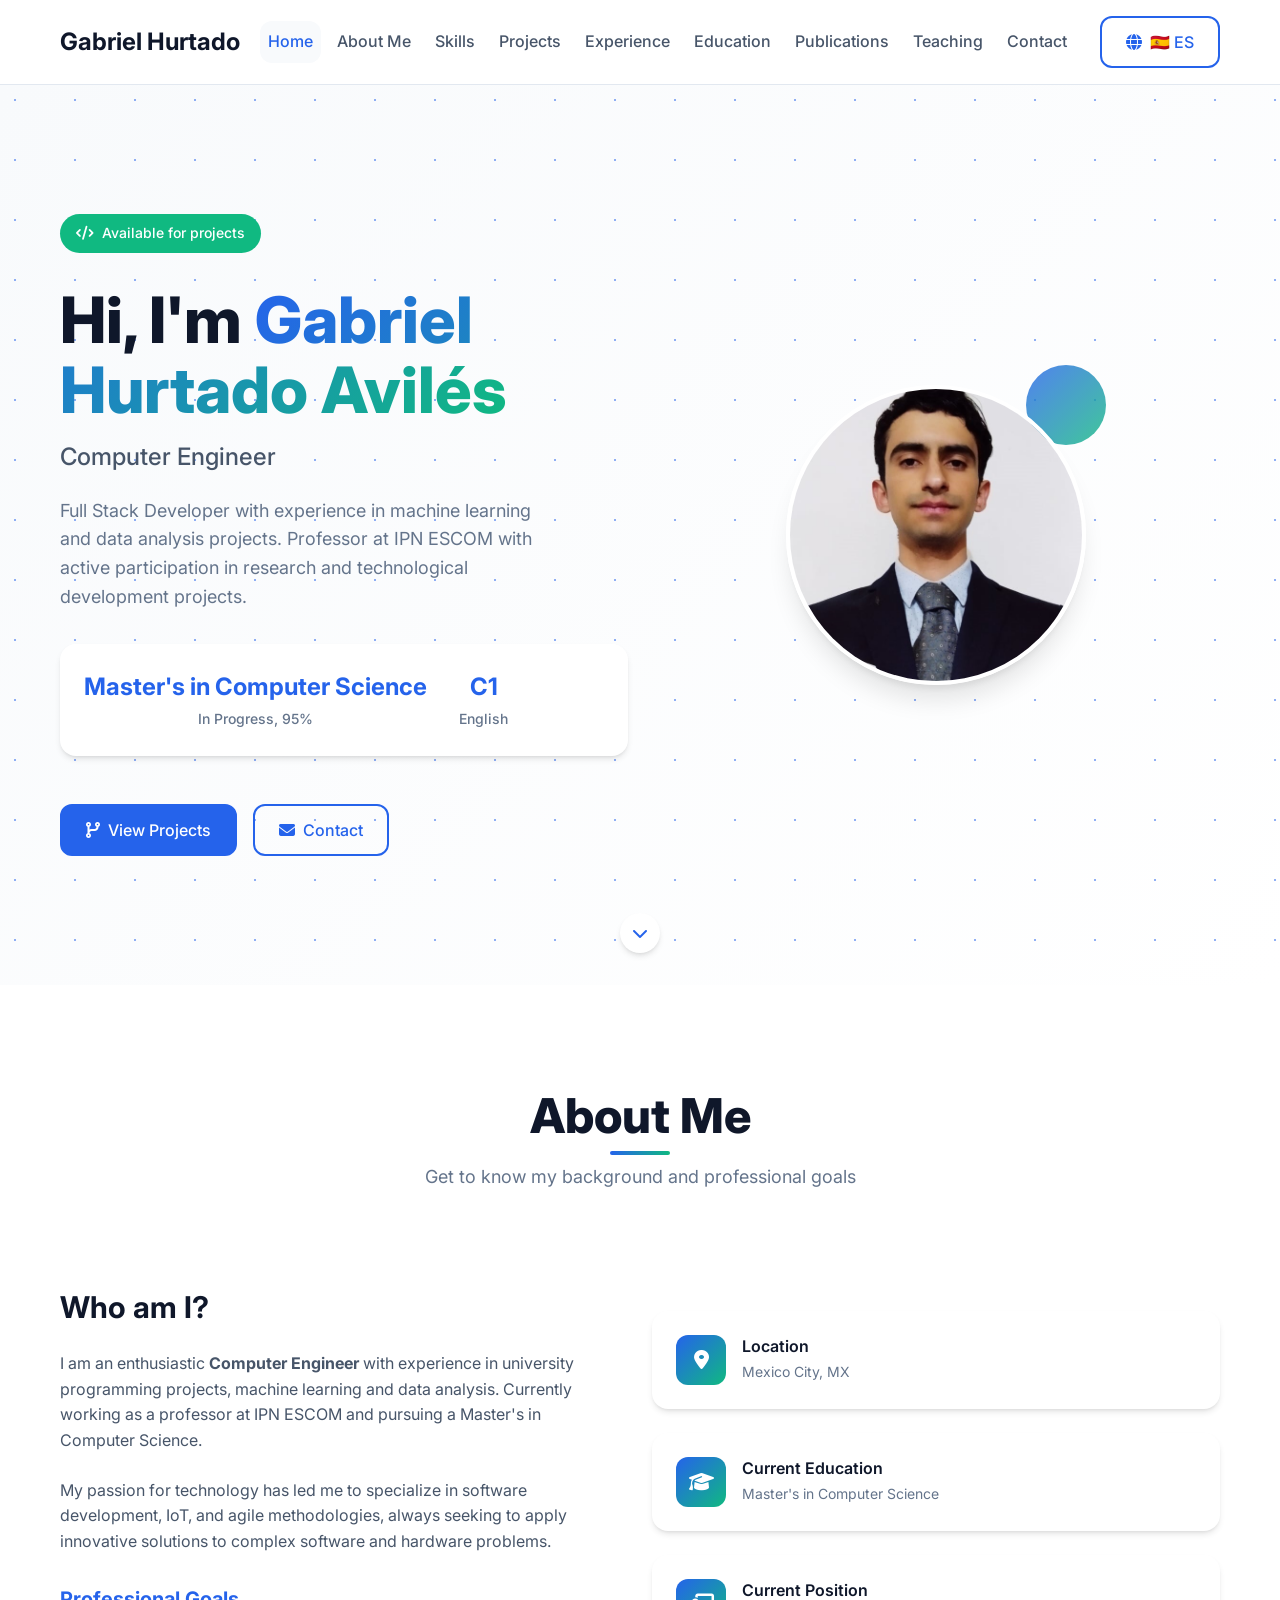
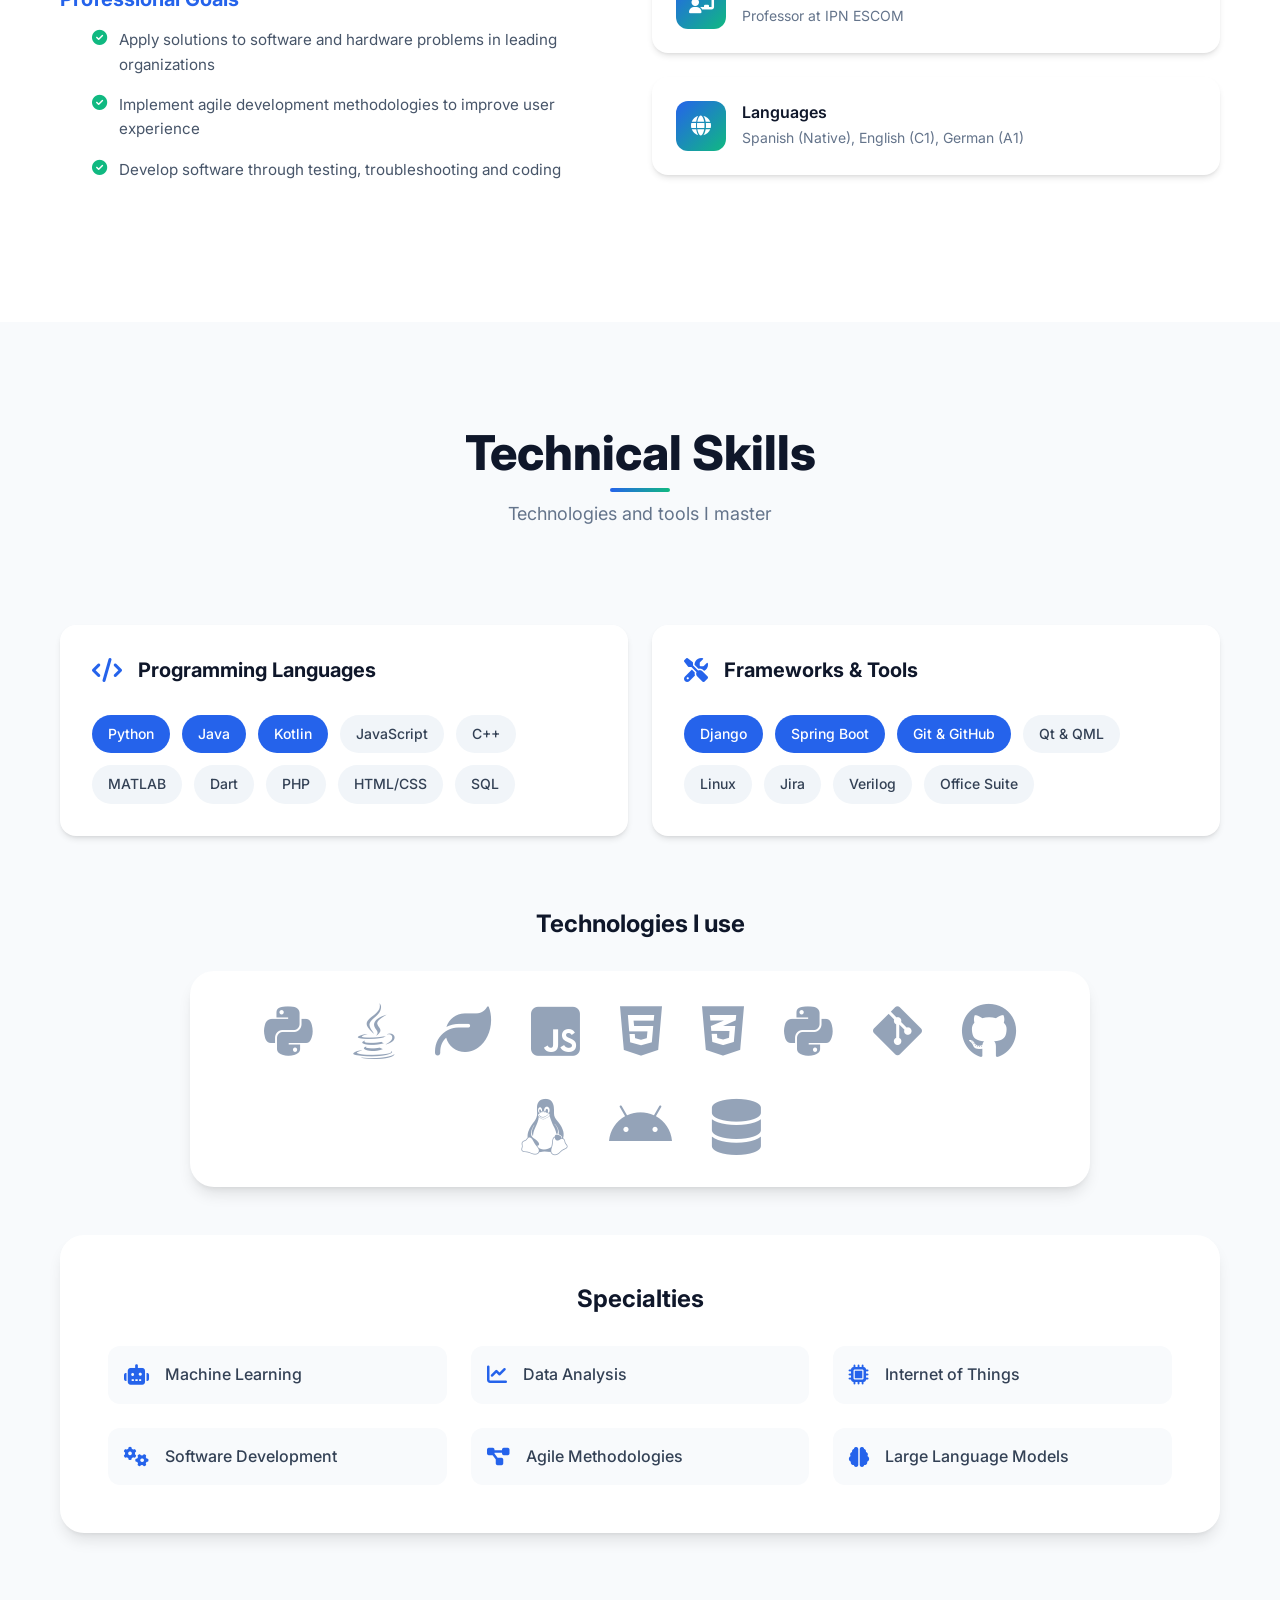
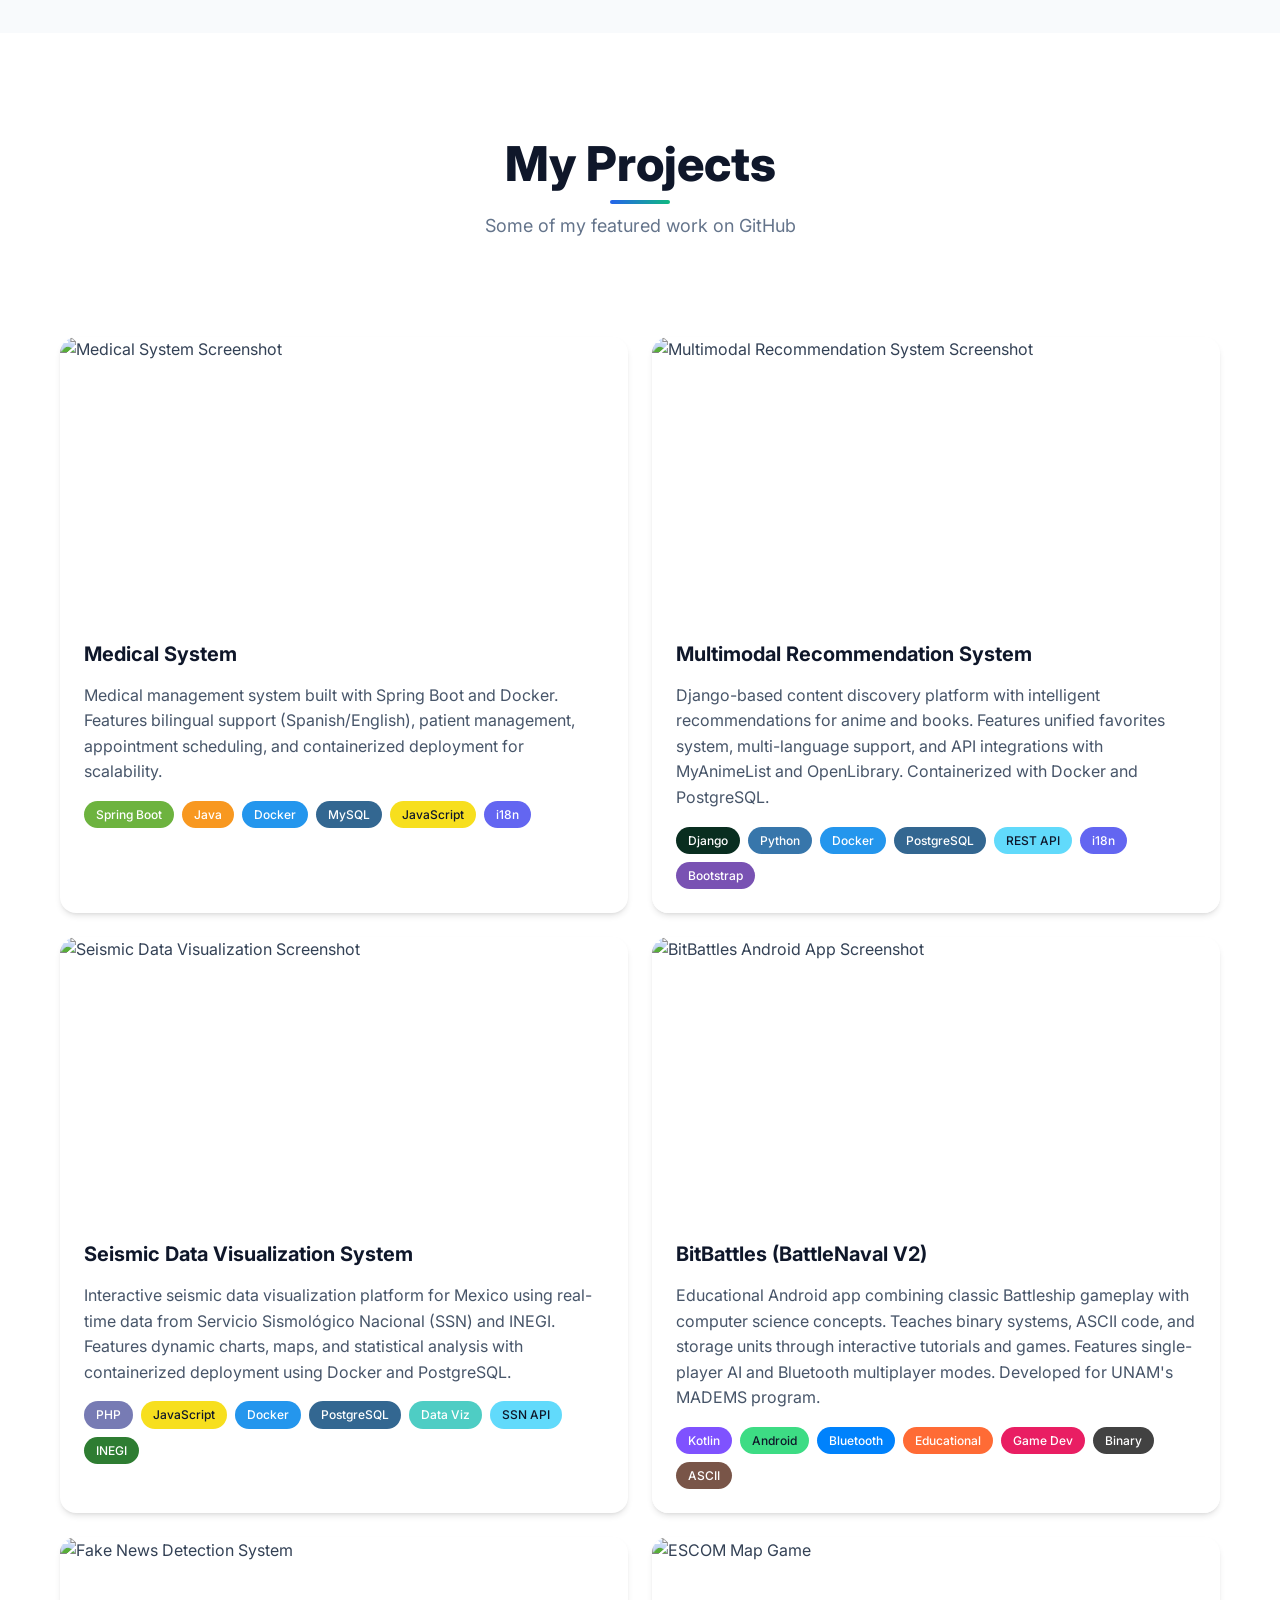
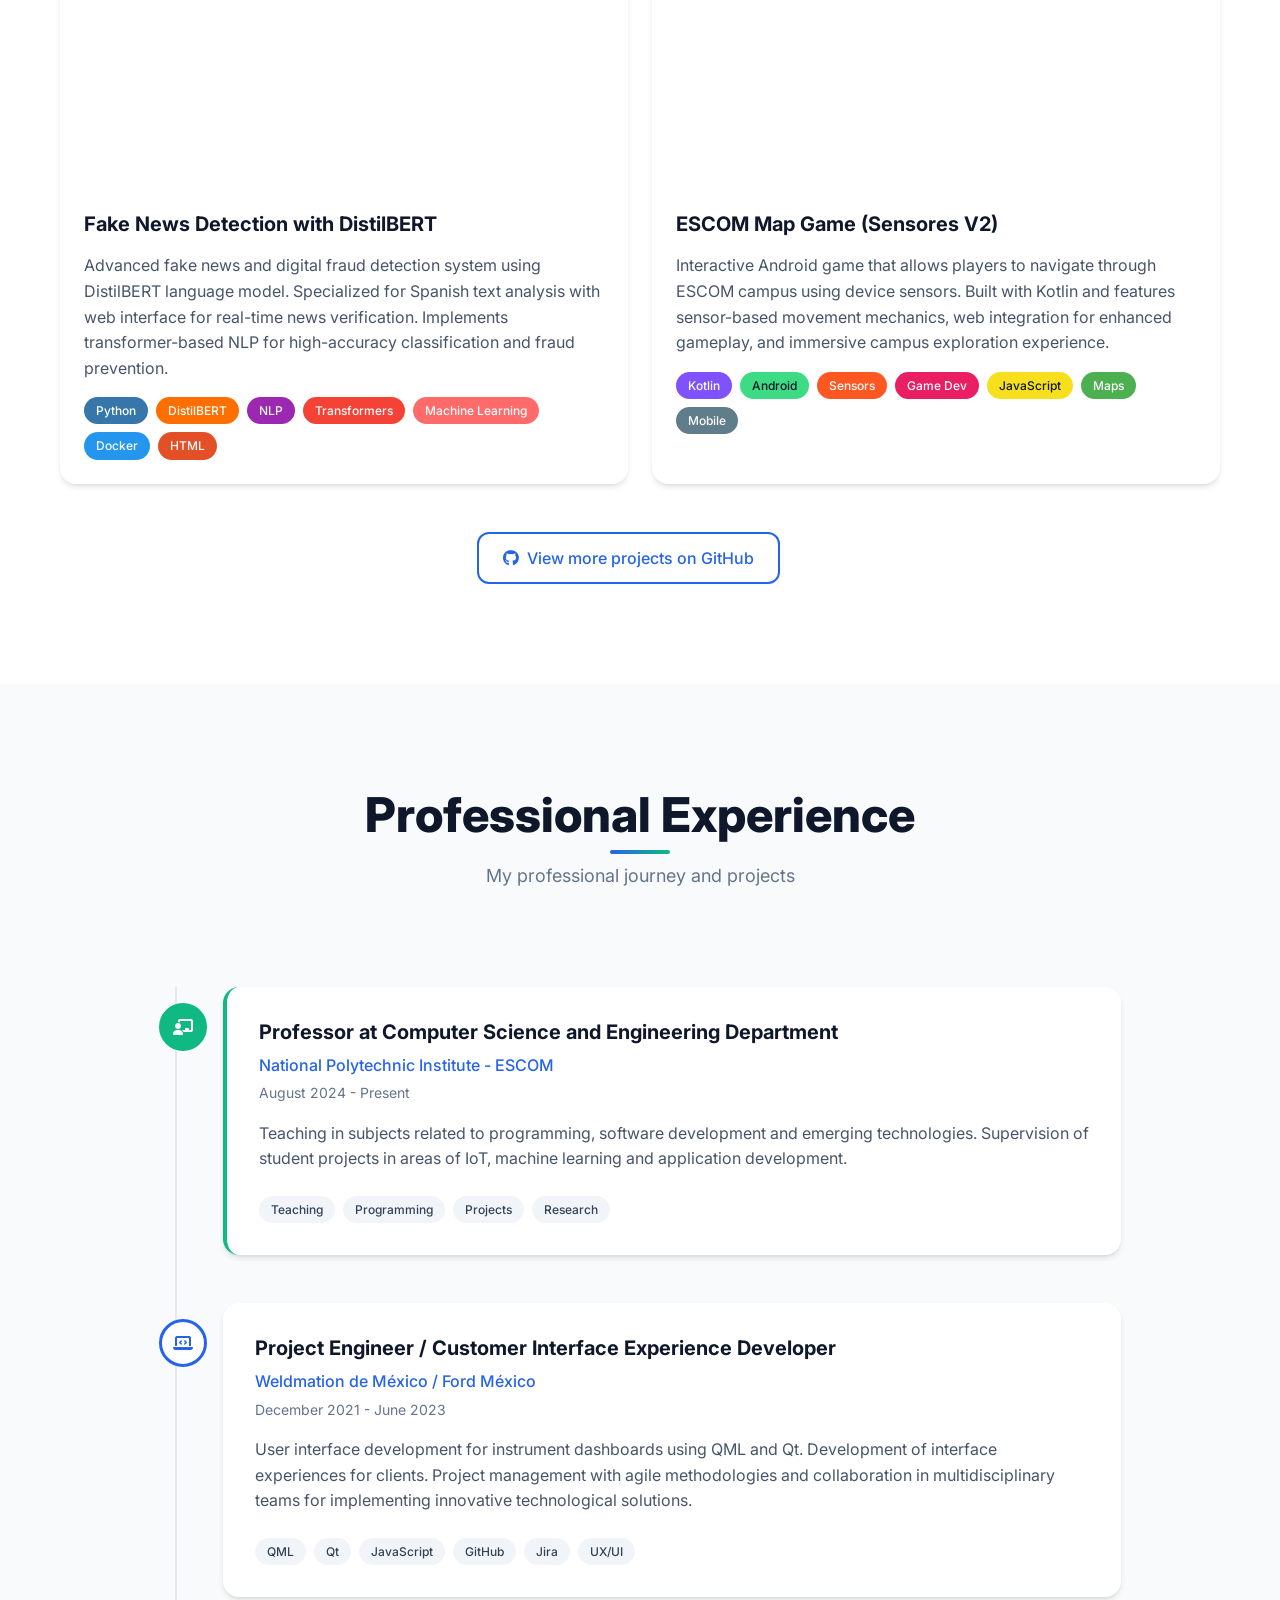
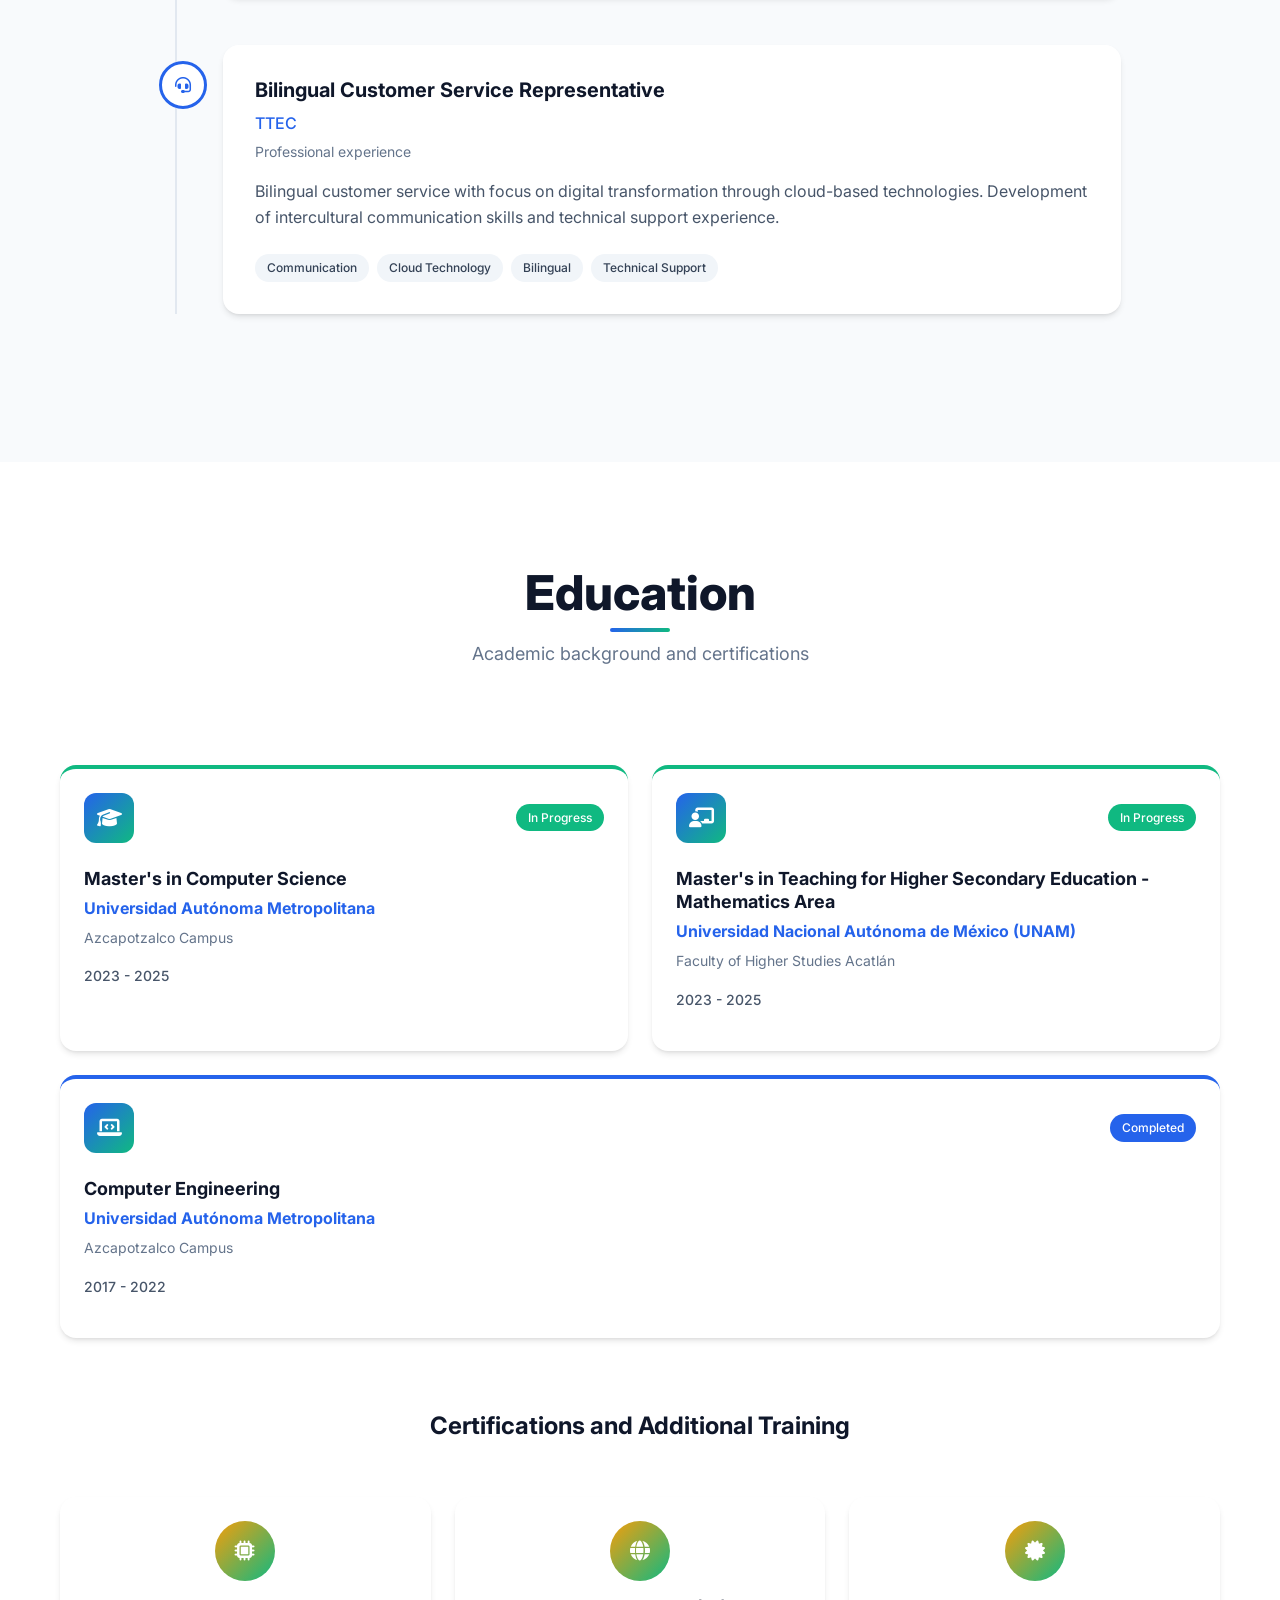
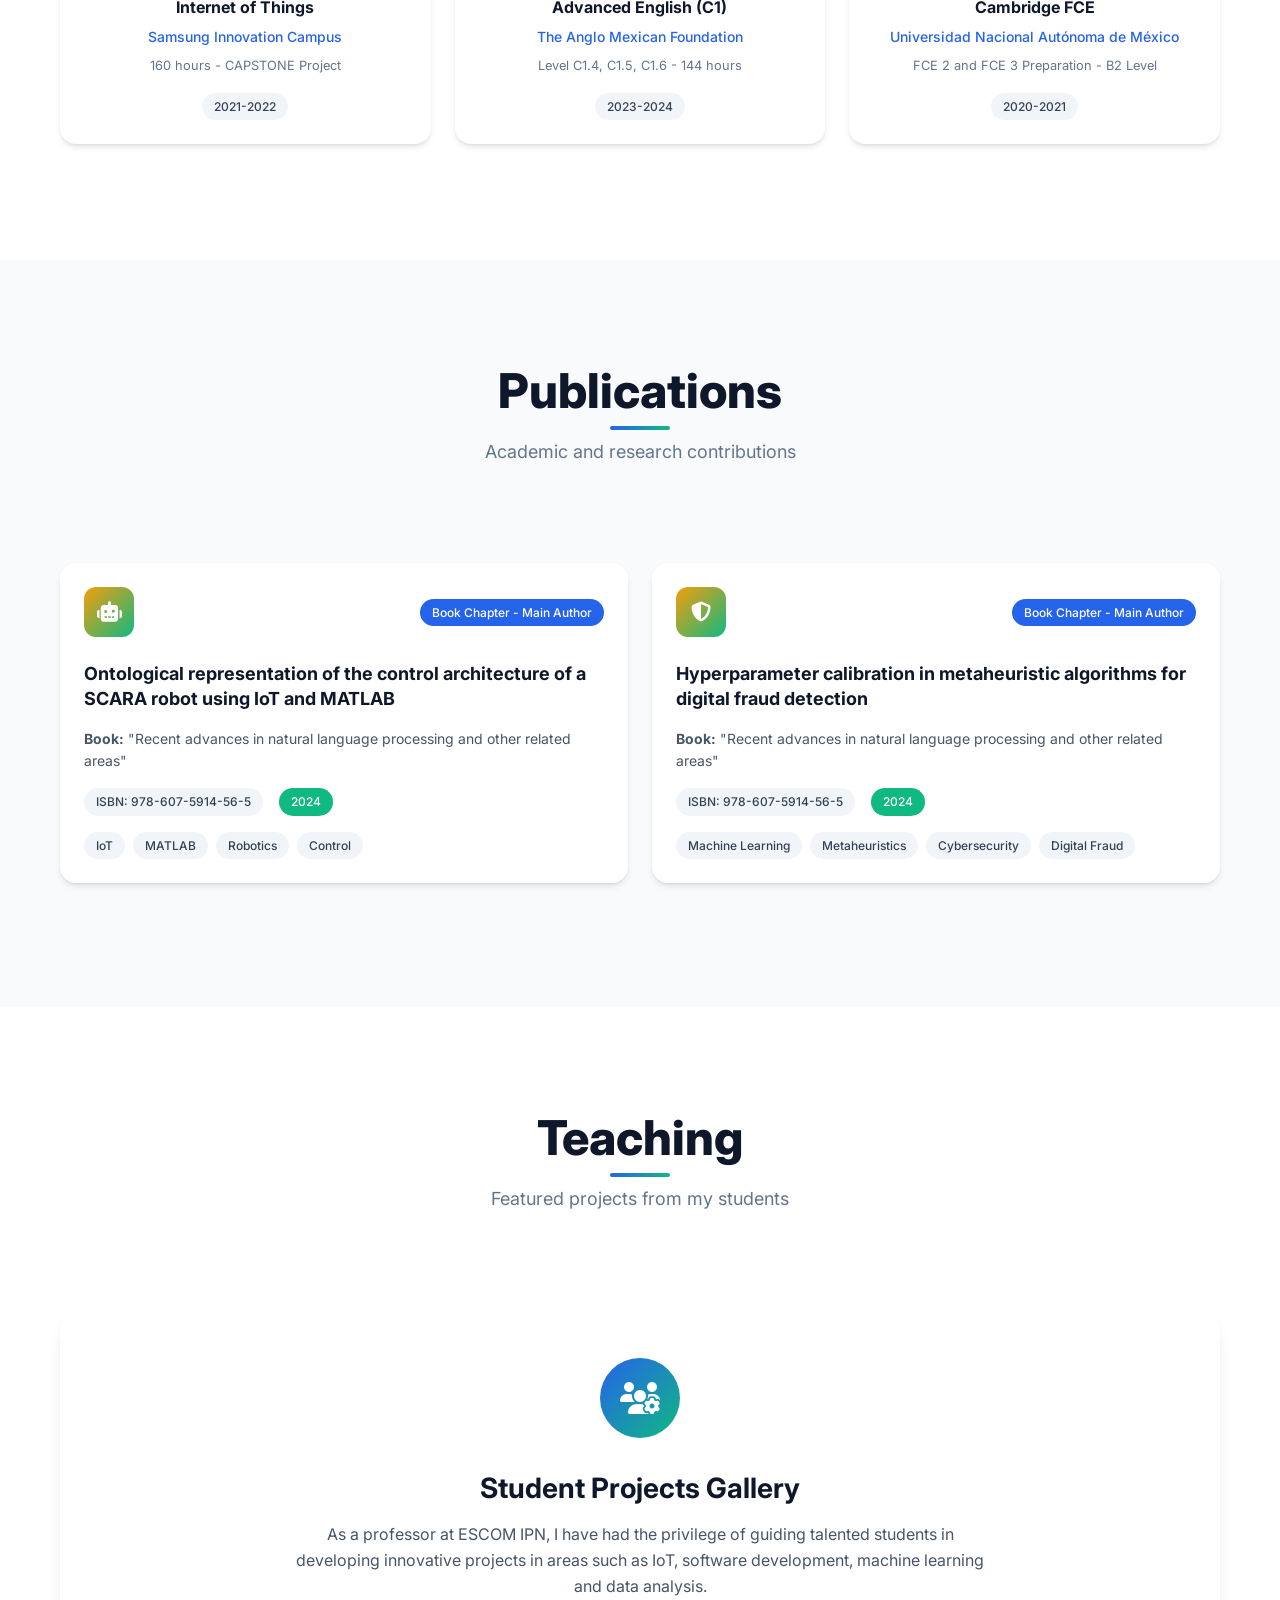
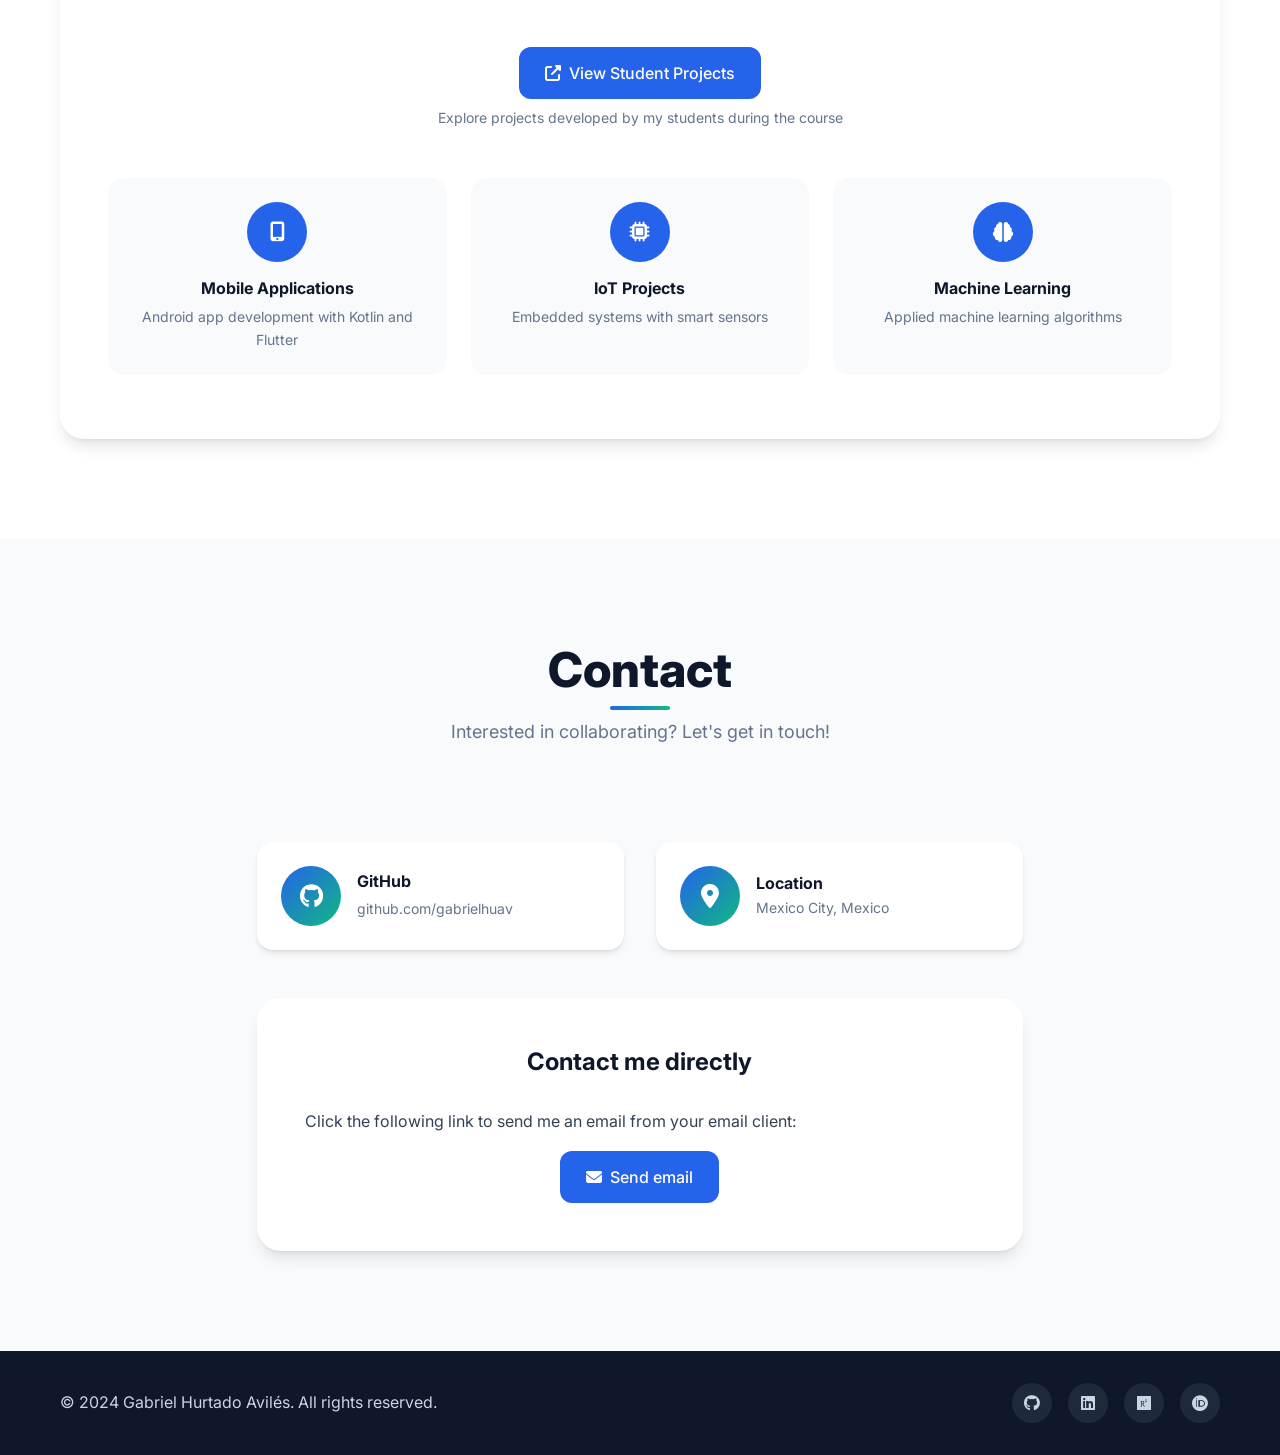
==== commit 8233d5c7: "Add image carousel and update project cards Implemented a responsive image carousel for project card" ====
--- a/index.html
+++ b/index.html
@@ -1,13 +1,13 @@
 <!DOCTYPE html>
-<html lang="es">
+<html lang="en">
 <head>
     <meta charset="UTF-8">
     <meta name="viewport" content="width=device-width, initial-scale=1.0">
-    <title>Gabriel Hurtado Avilés - Ingeniero en Computación</title>
+    <title>Gabriel Hurtado Avilés - Computer Engineer</title>
     
-    <!-- Meta tags para SEO -->
-    <meta name="description" content="Gabriel Hurtado Avilés - Ingeniero en Computación especializado en desarrollo de software, aprendizaje automático y análisis de datos. Profesor en IPN ESCOM.">
-    <meta name="keywords" content="Ingeniero en Computación, Desarrollo de Software, Machine Learning, Análisis de Datos, IoT, MATLAB, Python, Docente IPN">
+    <!-- Meta tags for SEO -->
+    <meta name="description" content="Gabriel Hurtado Avilés - Computer Engineer specialized in software development, machine learning and data analysis. Professor at IPN ESCOM.">
+    <meta name="keywords" content="Computer Engineer, Software Development, Machine Learning, Data Analysis, IoT, MATLAB, Python, IPN Professor">
     <meta name="author" content="Gabriel Hurtado Avilés">
     
     <!-- Google Fonts -->
@@ -36,35 +36,43 @@
                 <span class="navbar-toggler-icon"></span>
             </button>
             <div class="collapse navbar-collapse" id="navbarNav">
-                <ul class="navbar-nav ms-auto">
+                <ul class="navbar-nav me-auto">
                     <li class="nav-item">
-                        <a class="nav-link" href="#home">Inicio</a>
+                        <a class="nav-link" href="#home">Home</a>
                     </li>
                     <li class="nav-item">
-                        <a class="nav-link" href="#about">Sobre Mí</a>
+                        <a class="nav-link" href="#about">About Me</a>
                     </li>
                     <li class="nav-item">
-                        <a class="nav-link" href="#skills">Habilidades</a>
+                        <a class="nav-link" href="#skills">Skills</a>
                     </li>
                     <li class="nav-item">
-                        <a class="nav-link" href="#projects">Proyectos</a>
+                        <a class="nav-link" href="#projects">Projects</a>
                     </li>
                     <li class="nav-item">
-                        <a class="nav-link" href="#experience">Experiencia</a>
+                        <a class="nav-link" href="#experience">Experience</a>
                     </li>
                     <li class="nav-item">
-                        <a class="nav-link" href="#education">Educación</a>
+                        <a class="nav-link" href="#education">Education</a>
                     </li>
                     <li class="nav-item">
-                        <a class="nav-link" href="#publications">Publicaciones</a>
+                        <a class="nav-link" href="#publications">Publications</a>
                     </li>
                     <li class="nav-item">
-                        <a class="nav-link" href="#teaching">Docencia</a>
+                        <a class="nav-link" href="#teaching">Teaching</a>
                     </li>
                     <li class="nav-item">
-                        <a class="nav-link" href="#contact">Contacto</a>
+                        <a class="nav-link" href="#contact">Contact</a>
                     </li>
                 </ul>
+                <!-- Language Switch -->
+                <div class="language-switch">
+                    <a href="index-es.html" class="btn btn-outline btn-sm language-btn">
+                        <i class="fas fa-globe me-1"></i>
+                        <span class="flag-icon">🇪🇸</span>
+                        ES
+                    </a>
+                </div>
             </div>
         </div>
     </nav>
@@ -80,35 +88,34 @@
                     <div class="hero-content">
                         <div class="hero-badge">
                             <i class="fas fa-code"></i>
-                            <span>Disponible para proyectos</span>
+                            <span>Available for projects</span>
                         </div>
                         <h1 class="hero-title">
-                            Hola, soy <span class="highlight">Gabriel Hurtado Avilés</span>
+                            Hi, I'm <span class="highlight">Gabriel Hurtado Avilés</span>
                         </h1>
-                        <h2 class="hero-subtitle">Ingeniero en Computación</h2>
+                        <h2 class="hero-subtitle">Computer Engineer</h2>
                         <p class="hero-description">
-                            Desarrollador Full Stack con experiencia en proyectos de aprendizaje automático y análisis de datos. 
-                            Profesor en el IPN ESCOM con participación activa en proyectos de investigación y desarrollo tecnológico.
+                            Full Stack Developer with experience in machine learning and data analysis projects. 
+                            Professor at IPN ESCOM with active participation in research and technological development projects.
                         </p>
                         
                         <div class="hero-stats">
-
                             <div class="stat-item">
-                                <span class="stat-number">Maestría en Ciencias de la Computación</span>
-                                <span class="stat-label">En Progreso, 95%</span>
+                                <span class="stat-number">Master's in Computer Science</span>
+                                <span class="stat-label">In Progress, 95%</span>
                             </div>
                             <div class="stat-item">
                                 <span class="stat-number">C1</span>
-                                <span class="stat-label">Inglés</span>
+                                <span class="stat-label">English</span>
                             </div>
                         </div>
                         
                         <div class="hero-buttons">
                             <a href="#projects" class="btn btn-primary">
-                                <i class="fas fa-code-branch me-2"></i>Ver Proyectos
+                                <i class="fas fa-code-branch me-2"></i>View Projects
                             </a>
                             <a href="#contact" class="btn btn-outline">
-                                <i class="fas fa-envelope me-2"></i>Contactar
+                                <i class="fas fa-envelope me-2"></i>Contact
                             </a>
                         </div>
                     </div>
@@ -135,39 +142,39 @@
         <div class="container">
             <div class="row">
                 <div class="col-12 text-center mb-5" data-aos="fade-up">
-                    <h2 class="section-title">Sobre Mí</h2>
-                    <p class="section-subtitle">Conoce mi trayectoria y objetivos profesionales</p>
+                    <h2 class="section-title">About Me</h2>
+                    <p class="section-subtitle">Get to know my background and professional goals</p>
                 </div>
             </div>
             <div class="row align-items-center">
                 <div class="col-lg-6 mb-4" data-aos="fade-right">
                     <div class="about-content">
-                        <h3 class="about-title">¿Quién soy?</h3>
+                        <h3 class="about-title">Who am I?</h3>
                         <p class="about-text">
-                            Soy un <strong>Ingeniero en Computación</strong> entusiasta con experiencia en proyectos 
-                            universitarios de programación, aprendizaje automático y análisis de datos. Actualmente 
-                            me desempeño como profesor la ESCOM del IPN y estoy cursando una Maestría en Ciencias de la Computación.
+                            I am an enthusiastic <strong>Computer Engineer</strong> with experience in university 
+                            programming projects, machine learning and data analysis. Currently working 
+                            as a professor at IPN ESCOM and pursuing a Master's in Computer Science.
                         </p>
                         <p class="about-text">
-                            Mi pasión por la tecnología me ha llevado a especializarme en desarrollo de software, 
-                            IoT, y metodologías ágiles, siempre buscando aplicar soluciones innovadoras a problemas 
-                            complejos de software y hardware.
+                            My passion for technology has led me to specialize in software development, 
+                            IoT, and agile methodologies, always seeking to apply innovative solutions to 
+                            complex software and hardware problems.
                         </p>
                         
                         <div class="objectives">
-                            <h4 class="objectives-title">Objetivos Profesionales</h4>
+                            <h4 class="objectives-title">Professional Goals</h4>
                             <ul class="objectives-list">
                                 <li>
                                     <i class="fas fa-check-circle"></i>
-                                    Aplicar soluciones a problemas de software y hardware en organizaciones líderes
+                                    Apply solutions to software and hardware problems in leading organizations
                                 </li>
                                 <li>
                                     <i class="fas fa-check-circle"></i>
-                                    Implementar metodologías de desarrollo ágiles para mejorar la experiencia de usuario
+                                    Implement agile development methodologies to improve user experience
                                 </li>
                                 <li>
                                     <i class="fas fa-check-circle"></i>
-                                    Desarrollar software mediante pruebas, resolución de problemas y codificación
+                                    Develop software through testing, troubleshooting and coding
                                 </li>
                             </ul>
                         </div>
@@ -180,8 +187,8 @@
                                 <i class="fas fa-map-marker-alt"></i>
                             </div>
                             <div class="card-content">
-                                <h5>Ubicación</h5>
-                                <p>Ciudad de México, MX</p>
+                                <h5>Location</h5>
+                                <p>Mexico City, MX</p>
                             </div>
                         </div>
                         <div class="info-card">
@@ -189,8 +196,8 @@
                                 <i class="fas fa-graduation-cap"></i>
                             </div>
                             <div class="card-content">
-                                <h5>Educación Actual</h5>
-                                <p>Maestría en Ciencias de la Computación</p>
+                                <h5>Current Education</h5>
+                                <p>Master's in Computer Science</p>
                             </div>
                         </div>
                         <div class="info-card">
@@ -198,8 +205,8 @@
                                 <i class="fas fa-chalkboard-teacher"></i>
                             </div>
                             <div class="card-content">
-                                <h5>Posición Actual</h5>
-                                <p>Profesor en IPN ESCOM</p>
+                                <h5>Current Position</h5>
+                                <p>Professor at IPN ESCOM</p>
                             </div>
                         </div>
                         <div class="info-card">
@@ -207,8 +214,8 @@
                                 <i class="fas fa-globe"></i>
                             </div>
                             <div class="card-content">
-                                <h5>Idiomas</h5>
-                                <p>Español (Nativo), Inglés (C1), Alemán (A1)</p>
+                                <h5>Languages</h5>
+                                <p>Spanish (Native), English (C1), German (A1)</p>
                             </div>
                         </div>
                     </div>
@@ -222,8 +229,8 @@
         <div class="container">
             <div class="row">
                 <div class="col-12 text-center mb-5" data-aos="fade-up">
-                    <h2 class="section-title">Habilidades Técnicas</h2>
-                    <p class="section-subtitle">Tecnologías y herramientas que domino</p>
+                    <h2 class="section-title">Technical Skills</h2>
+                    <p class="section-subtitle">Technologies and tools I master</p>
                 </div>
             </div>
             
@@ -233,7 +240,7 @@
                     <div class="skill-category">
                         <div class="category-header">
                             <i class="fas fa-code"></i>
-                            <h4>Lenguajes de Programación</h4>
+                            <h4>Programming Languages</h4>
                         </div>
                         <div class="skills-grid">
                             <div class="skill-tag featured">Python</div>
@@ -255,7 +262,7 @@
                     <div class="skill-category">
                         <div class="category-header">
                             <i class="fas fa-tools"></i>
-                            <h4>Frameworks y Herramientas</h4>
+                            <h4>Frameworks & Tools</h4>
                         </div>
                         <div class="skills-grid">
                             <div class="skill-tag featured">Django</div>
@@ -272,55 +279,55 @@
             </div>
             
             <!-- Technology Icons -->
-			<div class="row mb-5">
-				<div class="col-12 text-center">
-					<h4 class="tech-icons-title">Tecnologías que uso</h4>
-					<div class="tech-icons">
-						<i class="fab fa-python" title="Python"></i>
-						<i class="fab fa-java" title="Java"></i>
-						<i class="fas fa-leaf" title="Spring Boot"></i>
-						<i class="fab fa-js-square" title="JavaScript"></i>
-						<i class="fab fa-html5" title="HTML5"></i>
-						<i class="fab fa-css3-alt" title="CSS3"></i>
-						<i class="fab fa-python" title="Django"></i>						
-						<i class="fab fa-git-alt" title="Git"></i>						
-						<i class="fab fa-github" title="GitHub"></i>
-						<i class="fab fa-linux" title="Linux"></i>
-						<i class="fab fa-android" title="Android/Kotlin"></i>
-						<i class="fas fa-database" title="SQL"></i>
-					</div>
-				</div>
-</div>
+            <div class="row mb-5">
+                <div class="col-12 text-center">
+                    <h4 class="tech-icons-title">Technologies I use</h4>
+                    <div class="tech-icons">
+                        <i class="fab fa-python" title="Python"></i>
+                        <i class="fab fa-java" title="Java"></i>
+                        <i class="fas fa-leaf" title="Spring Boot"></i>
+                        <i class="fab fa-js-square" title="JavaScript"></i>
+                        <i class="fab fa-html5" title="HTML5"></i>
+                        <i class="fab fa-css3-alt" title="CSS3"></i>
+                        <i class="fab fa-python" title="Django"></i>						
+                        <i class="fab fa-git-alt" title="Git"></i>						
+                        <i class="fab fa-github" title="GitHub"></i>
+                        <i class="fab fa-linux" title="Linux"></i>
+                        <i class="fab fa-android" title="Android/Kotlin"></i>
+                        <i class="fas fa-database" title="SQL"></i>
+                    </div>
+                </div>
+            </div>
             
             <!-- Specializations -->
             <div class="row">
                 <div class="col-12" data-aos="fade-up">
                     <div class="specializations">
-                        <h4 class="spec-title">Especialidades</h4>
+                        <h4 class="spec-title">Specialties</h4>
                         <div class="spec-grid">
                             <div class="spec-item">
                                 <i class="fas fa-robot"></i>
-                                <span>Aprendizaje Automático</span>
+                                <span>Machine Learning</span>
                             </div>
                             <div class="spec-item">
                                 <i class="fas fa-chart-line"></i>
-                                <span>Análisis de Datos</span>
+                                <span>Data Analysis</span>
                             </div>
                             <div class="spec-item">
                                 <i class="fas fa-microchip"></i>
-                                <span>Internet de las Cosas</span>
+                                <span>Internet of Things</span>
                             </div>
                             <div class="spec-item">
                                 <i class="fas fa-cogs"></i>
-                                <span>Desarrollo de Software</span>
+                                <span>Software Development</span>
                             </div>
                             <div class="spec-item">
                                 <i class="fas fa-project-diagram"></i>
-                                <span>Metodologías Ágiles</span>
+                                <span>Agile Methodologies</span>
                             </div>
                             <div class="spec-item">
                                 <i class="fas fa-brain"></i>
-                                <span>Grandes Modelos de Lenguaje</span>
+                                <span>Large Language Models</span>
                             </div>
                         </div>
                     </div>
@@ -334,216 +341,341 @@
         <div class="container">
             <div class="row">
                 <div class="col-12 text-center mb-5" data-aos="fade-up">
-                    <h2 class="section-title">Mis Proyectos</h2>
-                    <p class="section-subtitle">Algunos de mis trabajos más destacados en GitHub</p>
-                </div>
-            </div>
-            <div class="row">
-                <!-- Project 1 -->
-                <div class="col-lg-4 col-md-6 mb-4" data-aos="fade-up" data-aos-delay="100">
+                    <h2 class="section-title">My Projects</h2>
+                    <p class="section-subtitle">Some of my featured work on GitHub</p>
+                </div>
+            </div>
+            <div class="row">
+                <!-- Project 1 - Medical System -->
+                <div class="col-lg-6 col-md-6 mb-4" data-aos="fade-up" data-aos-delay="100">
                     <div class="project-card">
-                        <div class="project-image">
-                            <img src="assets/images/project1.jpg" alt="Proyecto 1" class="img-fluid">
+                        <div class="project-image-carousel">
+                            <div class="carousel-container">
+                                <img src="https://github.com/gabrielhuav/SistemaMedico/blob/main/Evidencias/C2.png?raw=true" alt="Medical System Screenshot" class="carousel-image active">
+                                <img src="https://github.com/gabrielhuav/SistemaMedico/blob/main/Evidencias/C3.png?raw=true" alt="Medical System Screenshot" class="carousel-image">
+                                <img src="https://github.com/gabrielhuav/SistemaMedico/blob/main/Evidencias/C4.png?raw=true" alt="Medical System Screenshot" class="carousel-image">
+                                <img src="https://github.com/gabrielhuav/SistemaMedico/blob/main/Evidencias/C5.png?raw=true" alt="Medical System Screenshot" class="carousel-image">
+                                <img src="https://github.com/gabrielhuav/SistemaMedico/blob/main/Evidencias/C6.png?raw=true" alt="Medical System Screenshot" class="carousel-image">
+                                <img src="https://github.com/gabrielhuav/SistemaMedico/blob/main/Evidencias/C7.png?raw=true" alt="Medical System Screenshot" class="carousel-image">
+                                <img src="https://github.com/gabrielhuav/SistemaMedico/blob/main/Evidencias/C1.png?raw=true" alt="Medical System Screenshot" class="carousel-image">
+                                <img src="https://github.com/gabrielhuav/SistemaMedico/blob/main/Evidencias/C8.png?raw=true" alt="Medical System Screenshot" class="carousel-image">
+                            </div>
                             <div class="project-overlay">
                                 <div class="project-links">
-                                    <a href="#" target="_blank" class="btn btn-light btn-sm me-2">
-                                        <i class="fas fa-eye"></i> Demo
-                                    </a>
-                                    <a href="https://github.com/gabrielhuav" target="_blank" class="btn btn-outline-light btn-sm">
-                                        <i class="fab fa-github"></i> Código
-                                    </a>
-                                </div>
+                                    <a href="https://github.com/gabrielhuav/SistemaMedico/tree/main/Evidencias" target="_blank" class="btn btn-outline-light btn-sm me-2">
+                                        <i class="fas fa-images"></i> Screenshots
+                                    </a>
+                                    <a href="https://github.com/gabrielhuav/SistemaMedico" target="_blank" class="btn btn-outline-light btn-sm">
+                                        <i class="fab fa-github"></i> Code
+                                    </a>
+                                    <a href="#" class="btn btn-light btn-sm me-2 disabled" title="Coming Soon">
+                                        <i class="fas fa-play"></i> Preview
+                                        <small class="d-block">Coming Soon</small>
+                                    </a>									
+                                </div>
+                            </div>
+                            <div class="carousel-indicators">
+                                <span class="indicator active"></span>
+                                <span class="indicator"></span>
+                                <span class="indicator"></span>
+                                <span class="indicator"></span>
+                                <span class="indicator"></span>
+                                <span class="indicator"></span>
+                                <span class="indicator"></span>
+                                <span class="indicator"></span>
+                                <span class="indicator"></span>
                             </div>
                         </div>
                         <div class="project-content">
-                            <h5>Sistema de Control IoT</h5>
+                            <h5>Medical System</h5>
                             <p class="project-description">
-                                Sistema de control para dispositivos IoT utilizando MATLAB y sensores inteligentes 
-                                para automatización industrial.
-                            </p>
-                            <div class="project-tech">
-                                <span class="tech-badge matlab">MATLAB</span>
-                                <span class="tech-badge iot">IoT</span>
-                                <span class="tech-badge python">Python</span>
-                            </div>
-                        </div>
-                    </div>
-                </div>
-                
-                <!-- Project 2 -->
-                <div class="col-lg-4 col-md-6 mb-4" data-aos="fade-up" data-aos-delay="200">
-                    <div class="project-card">
-                        <div class="project-image">
-                            <img src="assets/images/project2.jpg" alt="Proyecto 2" class="img-fluid">
-                            <div class="project-overlay">
-                                <div class="project-links">
-                                    <a href="#" target="_blank" class="btn btn-light btn-sm me-2">
-                                        <i class="fas fa-eye"></i> Demo
-                                    </a>
-                                    <a href="https://github.com/gabrielhuav" target="_blank" class="btn btn-outline-light btn-sm">
-                                        <i class="fab fa-github"></i> Código
-                                    </a>
-                                </div>
-                            </div>
-                        </div>
-                        <div class="project-content">
-                            <h5>Algoritmo de Detección de Fraude</h5>
-                            <p class="project-description">
-                                Implementación de algoritmos metaheurísticos para la detección de fraude digital 
-                                con técnicas de machine learning.
-                            </p>
-                            <div class="project-tech">
-                                <span class="tech-badge python">Python</span>
-                                <span class="tech-badge ml">Machine Learning</span>
-                                <span class="tech-badge data">Data Science</span>
-                            </div>
-                        </div>
-                    </div>
-                </div>
-                
-                <!-- Project 3 -->
-                <div class="col-lg-4 col-md-6 mb-4" data-aos="fade-up" data-aos-delay="300">
-                    <div class="project-card">
-                        <div class="project-image">
-                            <img src="assets/images/project3.jpg" alt="Proyecto 3" class="img-fluid">
-                            <div class="project-overlay">
-                                <div class="project-links">
-                                    <a href="#" target="_blank" class="btn btn-light btn-sm me-2">
-                                        <i class="fas fa-eye"></i> Demo
-                                    </a>
-                                    <a href="https://github.com/gabrielhuav" target="_blank" class="btn btn-outline-light btn-sm">
-                                        <i class="fab fa-github"></i> Código
-                                    </a>
-                                </div>
-                            </div>
-                        </div>
-                        <div class="project-content">
-                            <h5>Aplicación Web con Django</h5>
-                            <p class="project-description">
-                                Desarrollo de aplicación web completa utilizando Django para gestión de datos 
-                                académicos con interfaz responsiva.
-                            </p>
-                            <div class="project-tech">
-                                <span class="tech-badge django">Django</span>
-                                <span class="tech-badge js">JavaScript</span>
-                                <span class="tech-badge db">PostgreSQL</span>
-                            </div>
-                        </div>
-                    </div>
-                </div>
-                
-                <!-- Project 4 -->
-                <div class="col-lg-4 col-md-6 mb-4" data-aos="fade-up" data-aos-delay="400">
-                    <div class="project-card">
-                        <div class="project-image">
-                            <img src="assets/images/project4.jpg" alt="Proyecto 4" class="img-fluid">
-                            <div class="project-overlay">
-                                <div class="project-links">
-                                    <a href="#" target="_blank" class="btn btn-light btn-sm me-2">
-                                        <i class="fas fa-eye"></i> Demo
-                                    </a>
-                                    <a href="https://github.com/gabrielhuav" target="_blank" class="btn btn-outline-light btn-sm">
-                                        <i class="fab fa-github"></i> Código
-                                    </a>
-                                </div>
-                            </div>
-                        </div>
-                        <div class="project-content">
-                            <h5>Interfaz de Usuario con Qt</h5>
-                            <p class="project-description">
-                                Desarrollo de interfaz gráfica moderna utilizando Qt y QML para aplicaciones 
-                                de escritorio multiplataforma.
-                            </p>
-                            <div class="project-tech">
-                                <span class="tech-badge qt">Qt</span>
-                                <span class="tech-badge qml">QML</span>
-                                <span class="tech-badge cpp">C++</span>
-                            </div>
-                        </div>
-                    </div>
-                </div>
-                
-                <!-- Project 5 -->
-                <div class="col-lg-4 col-md-6 mb-4" data-aos="fade-up" data-aos-delay="500">
-                    <div class="project-card">
-                        <div class="project-image">
-                            <img src="assets/images/project5.jpg" alt="Proyecto 5" class="img-fluid">
-                            <div class="project-overlay">
-                                <div class="project-links">
-                                    <a href="#" target="_blank" class="btn btn-light btn-sm me-2">
-                                        <i class="fas fa-eye"></i> Demo
-                                    </a>
-                                    <a href="https://github.com/gabrielhuav" target="_blank" class="btn btn-outline-light btn-sm">
-                                        <i class="fab fa-github"></i> Código
-                                    </a>
-                                </div>
-                            </div>
-                        </div>
-                        <div class="project-content">
-                            <h5>API REST con Spring Boot</h5>
-                            <p class="project-description">
-                                Desarrollo de API REST robusta utilizando Spring Boot para servicios web 
-                                escalables con autenticación JWT.
+                                Medical management system built with Spring Boot and Docker. 
+                                Features bilingual support (Spanish/English), patient management, appointment scheduling, 
+                                and containerized deployment for scalability.
                             </p>
                             <div class="project-tech">
                                 <span class="tech-badge spring">Spring Boot</span>
                                 <span class="tech-badge java">Java</span>
+                                <span class="tech-badge docker">Docker</span>
+                                <span class="tech-badge db">MySQL</span>
+                                <span class="tech-badge js">JavaScript</span>
+                                <span class="tech-badge i18n">i18n</span>
+                            </div>
+                        </div>
+                    </div>
+                </div>
+                
+                <!-- Project 2 - Multimodal Recommendation System -->
+                <div class="col-lg-6 col-md-6 mb-4" data-aos="fade-up" data-aos-delay="200">
+                    <div class="project-card">
+                        <div class="project-image-carousel">
+                            <div class="carousel-container">
+                                <img src="https://github.com/gabrielhuav/Multimodal-Recommendation-System-Django/blob/main/screenshots/1.png?raw=true" alt="Multimodal Recommendation System Screenshot" class="carousel-image active">
+                                <img src="https://github.com/gabrielhuav/Multimodal-Recommendation-System-Django/blob/main/screenshots/2.png?raw=true" alt="Multimodal Recommendation System Screenshot" class="carousel-image">
+                                <img src="https://github.com/gabrielhuav/Multimodal-Recommendation-System-Django/blob/main/screenshots/3.png?raw=true" alt="Multimodal Recommendation System Screenshot" class="carousel-image">
+                                <img src="https://github.com/gabrielhuav/Multimodal-Recommendation-System-Django/blob/main/screenshots/4.png?raw=true" alt="Multimodal Recommendation System Screenshot" class="carousel-image">
+                                <img src="https://github.com/gabrielhuav/Multimodal-Recommendation-System-Django/blob/main/screenshots/5.png?raw=true" alt="Multimodal Recommendation System Screenshot" class="carousel-image">
+                                <img src="https://github.com/gabrielhuav/Multimodal-Recommendation-System-Django/blob/main/screenshots/6.png?raw=true" alt="Multimodal Recommendation System Screenshot" class="carousel-image">
+                                <img src="https://github.com/gabrielhuav/Multimodal-Recommendation-System-Django/blob/main/screenshots/7.png?raw=true" alt="Multimodal Recommendation System Screenshot" class="carousel-image">
+                                <img src="https://github.com/gabrielhuav/Multimodal-Recommendation-System-Django/blob/main/screenshots/8.png?raw=true" alt="Multimodal Recommendation System Screenshot" class="carousel-image">
+                            </div>
+                            <div class="project-overlay">
+                                <div class="project-links">
+                                    <a href="#" class="btn btn-light btn-sm me-2 disabled" title="Coming Soon">
+                                        <i class="fas fa-play"></i> Preview
+                                        <small class="d-block">Coming Soon</small>
+                                    </a>
+                                    <a href="https://github.com/gabrielhuav/Multimodal-Recommendation-System-Django/tree/main/screenshots" target="_blank" class="btn btn-outline-light btn-sm me-2">
+                                        <i class="fas fa-images"></i> Screenshots
+                                    </a>
+                                    <a href="https://github.com/gabrielhuav/Multimodal-Recommendation-System-Django" target="_blank" class="btn btn-outline-light btn-sm">
+                                        <i class="fab fa-github"></i> Code
+                                    </a>
+                                </div>
+                            </div>
+                            <div class="carousel-indicators">
+                                <span class="indicator active"></span>
+                                <span class="indicator"></span>
+                                <span class="indicator"></span>
+                                <span class="indicator"></span>
+                                <span class="indicator"></span>
+                                <span class="indicator"></span>
+                                <span class="indicator"></span>
+                                <span class="indicator"></span>
+                            </div>
+                        </div>
+                        <div class="project-content">
+                            <h5>Multimodal Recommendation System</h5>
+                            <p class="project-description">
+                                Django-based content discovery platform with intelligent recommendations for anime and books. 
+                                Features unified favorites system, multi-language support, and API integrations with 
+                                MyAnimeList and OpenLibrary. Containerized with Docker and PostgreSQL.
+                            </p>
+                            <div class="project-tech">
+                                <span class="tech-badge django">Django</span>
+                                <span class="tech-badge python">Python</span>
+                                <span class="tech-badge docker">Docker</span>
+                                <span class="tech-badge postgres">PostgreSQL</span>
                                 <span class="tech-badge api">REST API</span>
+                                <span class="tech-badge i18n">i18n</span>
+                                <span class="tech-badge bootstrap">Bootstrap</span>
                             </div>
                         </div>
                     </div>
                 </div>
                 
-                <!-- Project 6 -->
-                <div class="col-lg-4 col-md-6 mb-4" data-aos="fade-up" data-aos-delay="600">
+                <!-- Project 3 - Seismic Data Visualization System -->
+                <div class="col-lg-6 col-md-6 mb-4" data-aos="fade-up" data-aos-delay="300">
+                    <div class="project-card">
+                        <div class="project-image-carousel">
+                            <div class="carousel-container">
+                                <img src="https://github.com/gabrielhuav/DWSismos/blob/main/screenshots/1.png?raw=true" alt="Seismic Data Visualization Screenshot" class="carousel-image active">
+                                <img src="https://github.com/gabrielhuav/DWSismos/blob/main/screenshots/2.png?raw=true" alt="Seismic Data Visualization Screenshot" class="carousel-image">
+                                <img src="https://github.com/gabrielhuav/DWSismos/blob/main/screenshots/3.png?raw=true" alt="Seismic Data Visualization Screenshot" class="carousel-image">
+                                <img src="https://github.com/gabrielhuav/DWSismos/blob/main/screenshots/4.png?raw=true" alt="Seismic Data Visualization Screenshot" class="carousel-image">
+                                <img src="https://github.com/gabrielhuav/DWSismos/blob/main/screenshots/5.png?raw=true" alt="Seismic Data Visualization Screenshot" class="carousel-image">
+                            </div>
+                            <div class="project-overlay">
+                                <div class="project-links">
+                                    <a href="#" class="btn btn-light btn-sm me-2 disabled" title="Coming Soon">
+                                        <i class="fas fa-play"></i> Preview
+                                        <small class="d-block">Coming Soon</small>
+                                    </a>
+                                    <a href="https://github.com/gabrielhuav/DWSismos/tree/main/screenshots" target="_blank" class="btn btn-outline-light btn-sm me-2">
+                                        <i class="fas fa-images"></i> Screenshots
+                                    </a>
+                                    <a href="https://github.com/gabrielhuav/DWSismos" target="_blank" class="btn btn-outline-light btn-sm">
+                                        <i class="fab fa-github"></i> Code
+                                    </a>
+                                </div>
+                            </div>
+                            <div class="carousel-indicators">
+                                <span class="indicator active"></span>
+                                <span class="indicator"></span>
+                                <span class="indicator"></span>
+                                <span class="indicator"></span>
+                                <span class="indicator"></span>
+                            </div>
+                        </div>
+                        <div class="project-content">
+                            <h5>Seismic Data Visualization System</h5>
+                            <p class="project-description">
+                                Interactive seismic data visualization platform for Mexico using real-time data from 
+                                Servicio Sismológico Nacional (SSN) and INEGI. Features dynamic charts, maps, and 
+                                statistical analysis with containerized deployment using Docker and PostgreSQL.
+                            </p>
+                            <div class="project-tech">
+                                <span class="tech-badge php">PHP</span>
+                                <span class="tech-badge js">JavaScript</span>
+                                <span class="tech-badge docker">Docker</span>
+                                <span class="tech-badge postgres">PostgreSQL</span>
+                                <span class="tech-badge data">Data Viz</span>
+                                <span class="tech-badge api">SSN API</span>
+                                <span class="tech-badge geo">INEGI</span>
+                            </div>
+                        </div>
+                    </div>
+                </div>
+                
+                <!-- Project 4 - BattleNaval V2 (BitBattles) -->
+                <div class="col-lg-6 col-md-6 mb-4" data-aos="fade-up" data-aos-delay="400">
+                    <div class="project-card">
+                        <div class="project-image-carousel">
+                            <div class="carousel-container">
+                                <img src="https://github.com/gabrielhuav/BattleNaval_V2/blob/main/screenshots/cel1.png?raw=true" alt="BitBattles Android App Screenshot" class="carousel-image active">
+                                <img src="https://github.com/gabrielhuav/BattleNaval_V2/blob/main/screenshots/cel2.png?raw=true" alt="BitBattles Android App Screenshot" class="carousel-image">
+                                <img src="https://github.com/gabrielhuav/BattleNaval_V2/blob/main/screenshots/cel3.png?raw=true" alt="BitBattles Android App Screenshot" class="carousel-image">
+                                <img src="https://github.com/gabrielhuav/BattleNaval_V2/blob/main/screenshots/cel4.png?raw=true" alt="BitBattles Android App Screenshot" class="carousel-image">
+                                <img src="https://github.com/gabrielhuav/BattleNaval_V2/blob/main/screenshots/cel5.png?raw=true" alt="BitBattles Android App Screenshot" class="carousel-image">
+                                <img src="https://github.com/gabrielhuav/BattleNaval_V2/blob/main/screenshots/cel6.png?raw=true" alt="BitBattles Android App Screenshot" class="carousel-image">
+                                <img src="https://github.com/gabrielhuav/BattleNaval_V2/blob/main/screenshots/cel7.png?raw=true" alt="BitBattles Android App Screenshot" class="carousel-image">
+                                <img src="https://github.com/gabrielhuav/BattleNaval_V2/blob/main/screenshots/cel8.png?raw=true" alt="BitBattles Android App Screenshot" class="carousel-image">
+                                <img src="https://github.com/gabrielhuav/BattleNaval_V2/blob/main/screenshots/cel9.png?raw=true" alt="BitBattles Android App Screenshot" class="carousel-image">
+                            </div>
+                            <div class="project-overlay">
+                                <div class="project-links">
+                                    <a href="#" class="btn btn-light btn-sm me-2 disabled" title="Coming Soon">
+                                        <i class="fas fa-play"></i> Preview
+                                        <small class="d-block">Coming Soon</small>
+                                    </a>
+                                    <a href="https://github.com/gabrielhuav/BattleNaval_V2/tree/main/screenshots" target="_blank" class="btn btn-outline-light btn-sm me-2">
+                                        <i class="fas fa-images"></i> Screenshots
+                                    </a>
+                                    <a href="https://github.com/gabrielhuav/BattleNaval_V2" target="_blank" class="btn btn-outline-light btn-sm">
+                                        <i class="fab fa-github"></i> Code
+                                    </a>
+                                </div>
+                            </div>
+                            <div class="carousel-indicators">
+                                <span class="indicator active"></span>
+                                <span class="indicator"></span>
+                                <span class="indicator"></span>
+                                <span class="indicator"></span>
+                                <span class="indicator"></span>
+                                <span class="indicator"></span>
+                                <span class="indicator"></span>
+                                <span class="indicator"></span>
+                                <span class="indicator"></span>
+                            </div>
+                        </div>
+                        <div class="project-content">
+                            <h5>BitBattles (BattleNaval V2)</h5>
+                            <p class="project-description">
+                                Educational Android app combining classic Battleship gameplay with computer science concepts. 
+                                Teaches binary systems, ASCII code, and storage units through interactive tutorials and games. 
+                                Features single-player AI and Bluetooth multiplayer modes. Developed for UNAM's MADEMS program.
+                            </p>
+                            <div class="project-tech">
+                                <span class="tech-badge kotlin">Kotlin</span>
+                                <span class="tech-badge android">Android</span>
+                                <span class="tech-badge bluetooth">Bluetooth</span>
+                                <span class="tech-badge education">Educational</span>
+                                <span class="tech-badge gamedev">Game Dev</span>
+                                <span class="tech-badge binary">Binary</span>
+                                <span class="tech-badge ascii">ASCII</span>
+                            </div>
+                        </div>
+                    </div>
+                </div>
+                
+                <!-- Project 5 - Fake News Detection with DistilBERT -->
+                <div class="col-lg-6 col-md-6 mb-4" data-aos="fade-up" data-aos-delay="500">
                     <div class="project-card">
                         <div class="project-image">
-                            <img src="assets/images/project6.jpg" alt="Proyecto 6" class="img-fluid">
+                            <img src="assets/images/project5.jpg" alt="Fake News Detection System" class="img-fluid">
                             <div class="project-overlay">
                                 <div class="project-links">
-                                    <a href="#" target="_blank" class="btn btn-light btn-sm me-2">
-                                        <i class="fas fa-eye"></i> Demo
-                                    </a>
-                                    <a href="https://github.com/gabrielhuav" target="_blank" class="btn btn-outline-light btn-sm">
-                                        <i class="fab fa-github"></i> Código
+                                    <a href="#" class="btn btn-light btn-sm me-2 disabled" title="Coming Soon">
+                                        <i class="fas fa-play"></i> Preview
+                                        <small class="d-block">Coming Soon</small>
+                                    </a>
+                                    <a href="https://github.com/gabrielhuav/Deteccion-de-Fraude-Digital-y-Noticias-Falsas-Usando-un-Modelo-de-Lenguaje" target="_blank" class="btn btn-outline-light btn-sm me-2">
+                                        <i class="fas fa-images"></i> Screenshots
+                                    </a>
+                                    <a href="https://github.com/gabrielhuav/Deteccion-de-Fraude-Digital-y-Noticias-Falsas-Usando-un-Modelo-de-Lenguaje" target="_blank" class="btn btn-outline-light btn-sm">
+                                        <i class="fab fa-github"></i> Code
                                     </a>
                                 </div>
                             </div>
                         </div>
                         <div class="project-content">
-                            <h5>Análisis de Datos Académicos</h5>
+                            <h5>Fake News Detection with DistilBERT</h5>
                             <p class="project-description">
-                                Herramienta de análisis de datos académicos utilizando Python y bibliotecas 
-                                de ciencia de datos para insights educativos.
+                                Advanced fake news and digital fraud detection system using DistilBERT language model. 
+                                Specialized for Spanish text analysis with web interface for real-time news verification. 
+                                Implements transformer-based NLP for high-accuracy classification and fraud prevention.
                             </p>
                             <div class="project-tech">
                                 <span class="tech-badge python">Python</span>
-                                <span class="tech-badge pandas">Pandas</span>
-                                <span class="tech-badge viz">Matplotlib</span>
-                            </div>
-                        </div>
-                    </div>
-                </div>
-            </div>
+                                <span class="tech-badge distilbert">DistilBERT</span>
+                                <span class="tech-badge nlp">NLP</span>
+                                <span class="tech-badge transformers">Transformers</span>
+                                <span class="tech-badge ml">Machine Learning</span>
+                                <span class="tech-badge docker">Docker</span>
+                                <span class="tech-badge html">HTML</span>
+                            </div>
+                        </div>
+                    </div>
+                </div>
+                
+                <!-- Project 6 - ESCOM Map Game (Sensores ESCOM V2) -->
+                <div class="col-lg-6 col-md-6 mb-4" data-aos="fade-up" data-aos-delay="600">
+                    <div class="project-card">
+                        <div class="project-image">
+                            <img src="assets/images/project6.jpg" alt="ESCOM Map Game" class="img-fluid">
+                            <div class="project-overlay">
+                                <div class="project-links">
+                                    <a href="#" class="btn btn-light btn-sm me-2 disabled" title="Coming Soon">
+                                        <i class="fas fa-play"></i> Preview
+                                        <small class="d-block">Coming Soon</small>
+                                    </a>
+                                    <a href="https://github.com/gabrielhuav/Sensores_ESCOM_V2" target="_blank" class="btn btn-outline-light btn-sm me-2">
+                                        <i class="fas fa-images"></i> Screenshots
+                                    </a>
+                                    <a href="https://github.com/gabrielhuav/Sensores_ESCOM_V2" target="_blank" class="btn btn-outline-light btn-sm">
+                                        <i class="fab fa-github"></i> Code
+                                    </a>
+                                </div>
+                            </div>
+                        </div>
+                        <div class="project-content">
+                            <h5>ESCOM Map Game (Sensores V2)</h5>
+                            <p class="project-description">
+                                Interactive Android game that allows players to navigate through ESCOM campus using 
+                                device sensors. Built with Kotlin and features sensor-based movement mechanics, 
+                                web integration for enhanced gameplay, and immersive campus exploration experience.
+                            </p>
+                            <div class="project-tech">
+                                <span class="tech-badge kotlin">Kotlin</span>
+                                <span class="tech-badge android">Android</span>
+                                <span class="tech-badge sensors">Sensors</span>
+                                <span class="tech-badge gamedev">Game Dev</span>
+                                <span class="tech-badge js">JavaScript</span>
+                                <span class="tech-badge maps">Maps</span>
+                                <span class="tech-badge mobile">Mobile</span>
+                            </div>
+                        </div>
+                    </div>
+                </div>
             
             <!-- GitHub Link -->
             <div class="row mt-4">
                 <div class="col-12 text-center" data-aos="fade-up">
                     <a href="https://github.com/gabrielhuav" target="_blank" class="btn btn-outline-primary btn-lg">
-                        <i class="fab fa-github me-2"></i>Ver más proyectos en GitHub
+                        <i class="fab fa-github me-2"></i>View more projects on GitHub
                     </a>
                 </div>
             </div>
         </div>
-    </section>
+    </section
 
     <!-- Experience Section -->
     <section id="experience" class="section-padding bg-light">
         <div class="container">
             <div class="row">
                 <div class="col-12 text-center mb-5" data-aos="fade-up">
-                    <h2 class="section-title">Experiencia Profesional</h2>
-                    <p class="section-subtitle">Mi trayectoria profesional y proyectos</p>
+                    <h2 class="section-title">Professional Experience</h2>
+                    <p class="section-subtitle">My professional journey and projects</p>
                 </div>
             </div>
             <div class="row">
@@ -556,20 +688,20 @@
                             </div>
                             <div class="timeline-content current">
                                 <div class="timeline-header">
-                                    <h5>Profesor en el Departamento de Ciencias e Ingeniería de la Computación</h5>
-                                    <span class="company">Instituto Politécnico Nacional - ESCOM</span>
-                                    <span class="period">Agosto 2024 - Actualidad</span>
+                                    <h5>Professor at Computer Science and Engineering Department</h5>
+                                    <span class="company">National Polytechnic Institute - ESCOM</span>
+                                    <span class="period">August 2024 - Present</span>
                                 </div>
                                 <p class="timeline-description">
-                                    Docencia en materias relacionadas con programación, desarrollo de software y tecnologías 
-                                    emergentes. Supervisión de proyectos estudiantiles en áreas de IoT, machine learning y 
-                                    desarrollo de aplicaciones.
+                                    Teaching in subjects related to programming, software development and emerging 
+                                    technologies. Supervision of student projects in areas of IoT, machine learning 
+                                    and application development.
                                 </p>
                                 <div class="timeline-tags">
-                                    <span class="tag">Docencia</span>
-                                    <span class="tag">Programación</span>
-                                    <span class="tag">Proyectos</span>
-                                    <span class="tag">Investigación</span>
+                                    <span class="tag">Teaching</span>
+                                    <span class="tag">Programming</span>
+                                    <span class="tag">Projects</span>
+                                    <span class="tag">Research</span>
                                 </div>
                             </div>
                         </div>
@@ -581,14 +713,14 @@
                             </div>
                             <div class="timeline-content">
                                 <div class="timeline-header">
-                                    <h5>Ingeniero de Proyecto / Customer Interface Experience Developer</h5>
+                                    <h5>Project Engineer / Customer Interface Experience Developer</h5>
                                     <span class="company">Weldmation de México / Ford México</span>
-                                    <span class="period">Diciembre 2021 - Junio 2023</span>
+                                    <span class="period">December 2021 - June 2023</span>
                                 </div>
                                 <p class="timeline-description">
-                                    Desarrollo de interfaces de usuario para tableros de instrumentos utilizando QML y Qt. Desarrollo  
-                                    de experiencias de interfaz para clientes. Gestión de proyectos con metodologías ágiles y colaboración 
-                                    en equipos multidisciplinarios para la implementación de soluciones tecnológicas innovadoras.
+                                    User interface development for instrument dashboards using QML and Qt. Development 
+                                    of interface experiences for clients. Project management with agile methodologies and 
+                                    collaboration in multidisciplinary teams for implementing innovative technological solutions.
                                 </p>
                                 <div class="timeline-tags">
                                     <span class="tag">QML</span>
@@ -610,18 +742,18 @@
                                 <div class="timeline-header">
                                     <h5>Bilingual Customer Service Representative</h5>
                                     <span class="company">TTEC</span>
-                                    <span class="period">Experiencia profesional</span>
+                                    <span class="period">Professional experience</span>
                                 </div>
                                 <p class="timeline-description">
-                                    Atención al cliente bilingüe con enfoque en transformación digital a través de 
-                                    tecnologías basadas en la nube. Desarrollo de habilidades de comunicación intercultural 
-                                    y experiencia en soporte técnico.
+                                    Bilingual customer service with focus on digital transformation through 
+                                    cloud-based technologies. Development of intercultural communication skills 
+                                    and technical support experience.
                                 </p>
                                 <div class="timeline-tags">
-                                    <span class="tag">Comunicación</span>
+                                    <span class="tag">Communication</span>
                                     <span class="tag">Cloud Technology</span>
-                                    <span class="tag">Bilingüe</span>
-                                    <span class="tag">Soporte Técnico</span>
+                                    <span class="tag">Bilingual</span>
+                                    <span class="tag">Technical Support</span>
                                 </div>
                             </div>
                         </div>
@@ -636,8 +768,8 @@
         <div class="container">
             <div class="row">
                 <div class="col-12 text-center mb-5" data-aos="fade-up">
-                    <h2 class="section-title">Educación</h2>
-                    <p class="section-subtitle">Formación académica y certificaciones</p>
+                    <h2 class="section-title">Education</h2>
+                    <p class="section-subtitle">Academic background and certifications</p>
                 </div>
             </div>
             <div class="row">
@@ -648,12 +780,12 @@
                             <div class="education-icon">
                                 <i class="fas fa-graduation-cap"></i>
                             </div>
-                            <div class="status-badge current">En Progreso</div>
+                            <div class="status-badge current">In Progress</div>
                         </div>
                         <div class="card-body">
-                            <h5>Maestría en Ciencias de la Computación</h5>
+                            <h5>Master's in Computer Science</h5>
                             <h6>Universidad Autónoma Metropolitana</h6>
-                            <p class="institution">Unidad Azcapotzalco</p>
+                            <p class="institution">Azcapotzalco Campus</p>
                             <span class="period">2023 - 2025</span>
                         </div>
                     </div>
@@ -665,12 +797,12 @@
                             <div class="education-icon">
                                 <i class="fas fa-chalkboard-teacher"></i>
                             </div>
-                            <div class="status-badge current">En Progreso</div>
+                            <div class="status-badge current">In Progress</div>
                         </div>
                         <div class="card-body">
-                            <h5>Maestría en Docencia para la Educación Media Superior - Área Matemáticas</h5>
-                            <h6>Universidad Nacional Autónoma de México (UNAM) </h6>
-                            <p class="institution">Facultad de Estudios Superiores Acatlán</p>
+                            <h5>Master's in Teaching for Higher Secondary Education - Mathematics Area</h5>
+                            <h6>Universidad Nacional Autónoma de México (UNAM)</h6>
+                            <p class="institution">Faculty of Higher Studies Acatlán</p>
                             <span class="period">2023 - 2025</span>
                         </div>
                     </div>
@@ -683,12 +815,12 @@
                             <div class="education-icon">
                                 <i class="fas fa-laptop-code"></i>
                             </div>
-                            <div class="status-badge completed">Completado</div>
+                            <div class="status-badge completed">Completed</div>
                         </div>
                         <div class="card-body">
-                            <h5>Ingeniería en Computación</h5>
+                            <h5>Computer Engineering</h5>
                             <h6>Universidad Autónoma Metropolitana</h6>
-                            <p class="institution">Unidad Azcapotzalco</p>
+                            <p class="institution">Azcapotzalco Campus</p>
                             <span class="period">2017 - 2022</span>
                         </div>
                     </div>
@@ -698,7 +830,7 @@
             <!-- Certifications -->
             <div class="row mt-5">
                 <div class="col-12 text-center mb-4">
-                    <h4 class="certifications-title">Certificaciones y Formación Complementaria</h4>
+                    <h4 class="certifications-title">Certifications and Additional Training</h4>
                 </div>
                 <div class="col-lg-4 mb-3" data-aos="fade-up" data-aos-delay="100">
                     <div class="certification-card">
@@ -706,9 +838,9 @@
                             <i class="fas fa-microchip"></i>
                         </div>
                         <div class="cert-content">
-                            <h6>Internet de las Cosas</h6>
+                            <h6>Internet of Things</h6>
                             <p class="cert-org">Samsung Innovation Campus</p>
-                            <p class="cert-details">160 horas - Proyecto CAPSTONE</p>
+                            <p class="cert-details">160 hours - CAPSTONE Project</p>
                             <span class="cert-year">2021-2022</span>
                         </div>
                     </div>
@@ -719,9 +851,9 @@
                             <i class="fas fa-globe"></i>
                         </div>
                         <div class="cert-content">
-                            <h6>Inglés Avanzado (C1)</h6>
+                            <h6>Advanced English (C1)</h6>
                             <p class="cert-org">The Anglo Mexican Foundation</p>
-                            <p class="cert-details">Nivel C1.4, C1.5, C1.6 - 144 horas</p>
+                            <p class="cert-details">Level C1.4, C1.5, C1.6 - 144 hours</p>
                             <span class="cert-year">2023-2024</span>
                         </div>
                     </div>
@@ -734,7 +866,7 @@
                         <div class="cert-content">
                             <h6>Cambridge FCE</h6>
                             <p class="cert-org">Universidad Nacional Autónoma de México</p>
-                            <p class="cert-details">Preparación FCE 2 y FCE 3 - Nivel B2</p>
+                            <p class="cert-details">FCE 2 and FCE 3 Preparation - B2 Level</p>
                             <span class="cert-year">2020-2021</span>
                         </div>
                     </div>
@@ -748,8 +880,8 @@
         <div class="container">
             <div class="row">
                 <div class="col-12 text-center mb-5" data-aos="fade-up">
-                    <h2 class="section-title">Publicaciones</h2>
-                    <p class="section-subtitle">Contribuciones académicas y de investigación</p>
+                    <h2 class="section-title">Publications</h2>
+                    <p class="section-subtitle">Academic and research contributions</p>
                 </div>
             </div>
             <div class="row">
@@ -759,12 +891,12 @@
                             <div class="pub-icon">
                                 <i class="fas fa-robot"></i>
                             </div>
-                            <div class="pub-type">Capítulo de Libro - Autor Principal</div>
+                            <div class="pub-type">Book Chapter - Main Author</div>
                         </div>
                         <div class="pub-content">
-                            <h5>Representación ontológica de la arquitectura de control de un robot SCARA utilizando IoT y MATLAB</h5>
+                            <h5>Ontological representation of the control architecture of a SCARA robot using IoT and MATLAB</h5>
                             <p class="pub-book">
-                                <strong>Libro:</strong> "Avances recientes en el proceso de lenguaje natural y otras áreas afines"
+                                <strong>Book:</strong> "Recent advances in natural language processing and other related areas"
                             </p>
                             <div class="pub-details">
                                 <span class="pub-isbn">ISBN: 978-607-5914-56-5</span>
@@ -773,7 +905,7 @@
                             <div class="pub-tags">
                                 <span class="tag">IoT</span>
                                 <span class="tag">MATLAB</span>
-                                <span class="tag">Robótica</span>
+                                <span class="tag">Robotics</span>
                                 <span class="tag">Control</span>
                             </div>
                         </div>
@@ -785,12 +917,12 @@
                             <div class="pub-icon">
                                 <i class="fas fa-shield-alt"></i>
                             </div>
-                            <div class="pub-type">Capítulo de Libro - Autor Principal</div>
+                            <div class="pub-type">Book Chapter - Main Author</div>
                         </div>
                         <div class="pub-content">
-                            <h5>Calibración de hiper-parámetros en algoritmos metaheurísticos para la detección de fraude digital</h5>
+                            <h5>Hyperparameter calibration in metaheuristic algorithms for digital fraud detection</h5>
                             <p class="pub-book">
-                                <strong>Libro:</strong> "Avances recientes en el proceso de lenguaje natural y otras áreas afines"
+                                <strong>Book:</strong> "Recent advances in natural language processing and other related areas"
                             </p>
                             <div class="pub-details">
                                 <span class="pub-isbn">ISBN: 978-607-5914-56-5</span>
@@ -798,9 +930,9 @@
                             </div>
                             <div class="pub-tags">
                                 <span class="tag">Machine Learning</span>
-                                <span class="tag">Metaheurísticos</span>
-                                <span class="tag">Ciberseguridad</span>
-                                <span class="tag">Fraude Digital</span>
+                                <span class="tag">Metaheuristics</span>
+                                <span class="tag">Cybersecurity</span>
+                                <span class="tag">Digital Fraud</span>
                             </div>
                         </div>
                     </div>
@@ -814,8 +946,8 @@
         <div class="container">
             <div class="row">
                 <div class="col-12 text-center mb-5" data-aos="fade-up">
-                    <h2 class="section-title">Docencia</h2>
-                    <p class="section-subtitle">Proyectos destacados de mis estudiantes</p>
+                    <h2 class="section-title">Teaching</h2>
+                    <p class="section-subtitle">Featured projects from my students</p>
                 </div>
             </div>
             <div class="row">
@@ -825,20 +957,20 @@
                             <div class="showcase-icon">
                                 <i class="fas fa-users-cog"></i>
                             </div>
-                            <h4>Galería de Proyectos Estudiantiles</h4>
+                            <h4>Student Projects Gallery</h4>
                             <p class="showcase-description">
-                                Como profesor de la ESCOM IPN, he tenido el privilegio de guiar a estudiantes 
-                                talentosos en el desarrollo de proyectos innovadores en áreas como IoT, 
-                                desarrollo de software, machine learning y análisis de datos.
+                                As a professor at ESCOM IPN, I have had the privilege of guiding talented students 
+                                in developing innovative projects in areas such as IoT, software development, 
+                                machine learning and data analysis.
                             </p>
                         </div>
                         
                         <div class="student-projects-link">
                             <a href="https://gabrielhuav.github.io/student-projects/" target="_blank" class="btn btn-primary">
-                                <i class="fas fa-external-link-alt me-2"></i>Ver Proyectos de Estudiantes
+                                <i class="fas fa-external-link-alt me-2"></i>View Student Projects
                             </a>
                             <p class="link-description">
-                                Explora los proyectos desarrollados por mis estudiantes durante el curso
+                                Explore projects developed by my students during the course
                             </p>
                         </div>
                         
@@ -849,8 +981,8 @@
                                     <div class="preview-icon">
                                         <i class="fas fa-mobile-alt"></i>
                                     </div>
-                                    <h6>Aplicaciones Móviles</h6>
-                                    <p>Desarrollo de apps Android con Kotlin y Flutter</p>
+                                    <h6>Mobile Applications</h6>
+                                    <p>Android app development with Kotlin and Flutter</p>
                                 </div>
                             </div>
                             <div class="col-lg-4 mb-3" data-aos="fade-up" data-aos-delay="200">
@@ -858,8 +990,8 @@
                                     <div class="preview-icon">
                                         <i class="fas fa-microchip"></i>
                                     </div>
-                                    <h6>Proyectos IoT</h6>
-                                    <p>Sistemas embebidos con sensores inteligentes</p>
+                                    <h6>IoT Projects</h6>
+                                    <p>Embedded systems with smart sensors</p>
                                 </div>
                             </div>
                             <div class="col-lg-4 mb-3" data-aos="fade-up" data-aos-delay="300">
@@ -868,7 +1000,7 @@
                                         <i class="fas fa-brain"></i>
                                     </div>
                                     <h6>Machine Learning</h6>
-                                    <p>Algoritmos de aprendizaje automático aplicados</p>
+                                    <p>Applied machine learning algorithms</p>
                                 </div>
                             </div>
                         </div>
@@ -883,8 +1015,8 @@
         <div class="container">
             <div class="row">
                 <div class="col-12 text-center mb-5" data-aos="fade-up">
-                    <h2 class="section-title">Contacto</h2>
-                    <p class="section-subtitle">¿Interesado en colaborar? ¡Pongámonos en contacto!</p>
+                    <h2 class="section-title">Contact</h2>
+                    <p class="section-subtitle">Interested in collaborating? Let's get in touch!</p>
                 </div>
             </div>
             <div class="row">
@@ -906,21 +1038,21 @@
                                 <i class="fas fa-map-marker-alt"></i>
                             </div>
                             <div class="contact-details">
-                                <h5>Ubicación</h5>
-                                <p>Ciudad de México, México</p>
-                            </div>
-                        </div>
-                    </div>
-
-					<div class="contact-form-container" data-aos="fade-up">
-						<h4 class="form-title">Contáctame directamente</h4>
-						<p>Haz clic en el siguiente enlace para enviarme un correo desde tu cliente de email:</p>
-						<div class="text-center">
-							<a href="mailto:ghurtadoa@ipn.mx" class="btn btn-primary">
-								<i class="fas fa-envelope me-2"></i>Enviar correo
-							</a>
-						</div>
-					</div>
+                                <h5>Location</h5>
+                                <p>Mexico City, Mexico</p>
+                            </div>
+                        </div>
+                    </div>
+
+                    <div class="contact-form-container" data-aos="fade-up">
+                        <h4 class="form-title">Contact me directly</h4>
+                        <p>Click the following link to send me an email from your email client:</p>
+                        <div class="text-center">
+                            <a href="mailto:ghurtadoa@ipn.mx" class="btn btn-primary">
+                                <i class="fas fa-envelope me-2"></i>Send email
+                            </a>
+                        </div>
+                    </div>
 
                 </div>
             </div>
@@ -932,7 +1064,7 @@
         <div class="container">
             <div class="row align-items-center">
                 <div class="col-md-6">
-                    <p class="footer-text">&copy; 2024 Gabriel Hurtado Avilés. Todos los derechos reservados.</p>
+                    <p class="footer-text">&copy; 2024 Gabriel Hurtado Avilés. All rights reserved.</p>
                 </div>
                 <div class="col-md-6 text-end">
                     <div class="social-links">
--- a/assets/css/style.css
+++ b/assets/css/style.css
@@ -133,6 +133,50 @@
     background: var(--gray-50) !important;
 }
 
+/* Language Switch Button */
+.language-switch {
+    margin-left: 1rem;
+}
+
+.language-btn {
+    display: inline-flex;
+    align-items: center;
+    gap: 0.25rem;
+    padding: 0.5rem 0.75rem;
+    font-size: 0.875rem;
+    font-weight: var(--font-weight-medium);
+    border: 1px solid var(--gray-300);
+    border-radius: var(--radius-md);
+    color: var(--gray-600);
+    text-decoration: none;
+    transition: var(--transition-fast);
+}
+
+.language-btn:hover {
+    background: var(--gray-50);
+    border-color: var(--primary-color);
+    color: var(--primary-color);
+    transform: translateY(-1px);
+}
+
+.flag-icon {
+    font-size: 1rem;
+}
+
+/* Responsive para el botón de idioma */
+@media (max-width: 768px) {
+    .language-switch {
+        margin-left: 0;
+        margin-top: 1rem;
+        text-align: center;
+    }
+    
+    .language-btn {
+        justify-content: center;
+        width: 100px;
+    }
+}
+
 /* Navigation - Fix z-index issues */
 .navbar {
     background: rgba(255, 255, 255, 0.95);
@@ -170,6 +214,136 @@
 .navbar-nav .nav-link.active {
     color: var(--primary-color);
     background-color: var(--gray-50);
+}
+
+/* Carrusel de imágenes para proyectos */
+.project-image-carousel {
+    position: relative;
+    height: 250px;
+    overflow: hidden;
+    border-radius: var(--radius-lg) var(--radius-lg) 0 0;
+}
+
+.carousel-container {
+    position: relative;
+    width: 100%;
+    height: 100%;
+}
+
+.carousel-image {
+    position: absolute;
+    top: 0;
+    left: 0;
+    width: 100%;
+    height: 100%;
+    object-fit: cover;
+    opacity: 0;
+    transition: opacity 1s ease-in-out;
+}
+
+.carousel-image.active {
+    opacity: 1;
+}
+
+/* Indicadores del carrusel */
+.carousel-indicators {
+    position: absolute;
+    bottom: 10px;
+    left: 50%;
+    transform: translateX(-50%);
+    display: flex;
+    gap: 5px;
+    z-index: 3;
+}
+
+.indicator {
+    width: 8px;
+    height: 8px;
+    border-radius: 50%;
+    background: rgba(255, 255, 255, 0.5);
+    cursor: pointer;
+    transition: background var(--transition-fast);
+}
+
+.indicator.active {
+    background: var(--white);
+}
+
+/* Overlay mejorado para 3 botones */
+.project-overlay .project-links {
+    display: flex;
+    flex-direction: column;
+    gap: 0.5rem;
+    align-items: center;
+}
+
+/* Botón de preview deshabilitado */
+.btn.disabled {
+    opacity: 0.6;
+    cursor: not-allowed;
+    pointer-events: none;
+}
+
+.btn.disabled small {
+    font-size: 0.6rem;
+    opacity: 0.8;
+    margin-top: -2px;
+}
+
+/* Badges de tecnología */
+.tech-badge.docker { 
+    background: #2496ed; 
+    color: var(--white); 
+}
+
+.tech-badge.i18n { 
+    background: #6366f1; 
+    color: var(--white); 
+}
+
+/* Animación de hover para el carrusel */
+.project-card:hover .carousel-image.active {
+    transform: scale(1.05);
+}
+
+/* Responsive para el carrusel */
+@media (max-width: 768px) {
+    .project-overlay .project-links {
+        flex-direction: row;
+        flex-wrap: wrap;
+        gap: 0.25rem;
+    }
+    
+    .btn {
+        font-size: 0.75rem;
+        padding: 0.5rem 0.75rem;
+    }
+    
+    .btn small {
+        font-size: 0.5rem;
+    }
+}
+
+/* Mejorar espaciado para 2 columnas */
+@media (min-width: 992px) {
+    .projects-section .col-lg-6 {
+        padding-left: 15px;
+        padding-right: 15px;
+    }
+    
+    .project-card {
+        height: 100%;
+        min-height: 450px;
+    }
+}
+
+/* Ajustar altura del carrusel para mejor proporción */
+.project-image-carousel {
+    height: 280px;
+}
+
+.project-image {
+    height: 280px;
 }
 
 /* Hero Section - Fix overlap issues */
@@ -757,7 +931,7 @@
     left: 0;
     right: 0;
     bottom: 0;
-    background: rgba(37, 99, 235, 0.9);
+    background: linear-gradient(135deg, rgba(37, 99, 235, 0.25), rgba(16, 185, 129, 0.15));
     display: flex;
     align-items: center;
     justify-content: center;
@@ -809,6 +983,135 @@
     font-weight: var(--font-weight-medium);
     color: var(--white);
 }
+
+/* badges de postgres y bootstrap */
+.tech-badge.postgres { 
+    background: #336791; 
+    color: var(--white); 
+}
+
+.tech-badge.bootstrap { 
+    background: #7952b3; 
+    color: var(--white); 
+}
+
+.tech-badge.api { 
+    background: #61dafb; 
+    color: var(--gray-900); 
+}
+
+/* badges para el proyecto sísmico */
+.tech-badge.php { 
+    background: #777bb4; 
+    color: var(--white); 
+}
+
+.tech-badge.geo { 
+    background: #2e7d32; 
+    color: var(--white); 
+}
+
+/* Actualizar el badge de data visualization */
+.tech-badge.data { 
+    background: #ff6b35; 
+    color: var(--white); 
+}
+
+/* Nuevos badges para el proyecto móvil */
+.tech-badge.kotlin { 
+    background: #7f52ff; 
+    color: var(--white); 
+}
+
+.tech-badge.android { 
+    background: #3ddc84; 
+    color: var(--gray-900); 
+}
+
+.tech-badge.bluetooth { 
+    background: #0082fc; 
+    color: var(--white); 
+}
+
+.tech-badge.education { 
+    background: #ff6b35; 
+    color: var(--white); 
+}
+
+.tech-badge.gamedev { 
+    background: #e91e63; 
+    color: var(--white); 
+}
+
+.tech-badge.binary { 
+    background: #424242; 
+    color: var(--white); 
+}
+
+.tech-badge.ascii { 
+    background: #795548; 
+    color: var(--white); 
+}
+
+/* Nuevos badges para IA y NLP */
+.tech-badge.distilbert { 
+    background: #ff6f00; 
+    color: var(--white); 
+}
+
+.tech-badge.nlp { 
+    background: #9c27b0; 
+    color: var(--white); 
+}
+
+.tech-badge.transformers { 
+    background: #f44336; 
+    color: var(--white); 
+}
+
+.tech-badge.html { 
+    background: #e34f26; 
+    color: var(--white); 
+}
+
+/* Actualizar el badge de ML para distinguirlo */
+.tech-badge.ml { 
+    background: #4caf50; 
+    color: var(--white); 
+}
+
+/* Nuevos badges para juego móvil con sensores */
+.tech-badge.sensors { 
+    background: #ff5722; 
+    color: var(--white); 
+}
+
+.tech-badge.maps { 
+    background: #4caf50; 
+    color: var(--white); 
+}
+
+.tech-badge.mobile { 
+    background: #607d8b; 
+    color: var(--white); 
+}
+
+/* Ya tenemos estos badges definidos anteriormente */
+.tech-badge.kotlin { 
+    background: #7f52ff; 
+    color: var(--white); 
+}
+
+.tech-badge.android { 
+    background: #3ddc84; 
+    color: var(--gray-900); 
+}
+
+.tech-badge.gamedev { 
+    background: #e91e63; 
+    color: var(--white); 
+}
+
 
 .tech-badge.python { background: #3776ab; }
 .tech-badge.java { background: #f89820; }
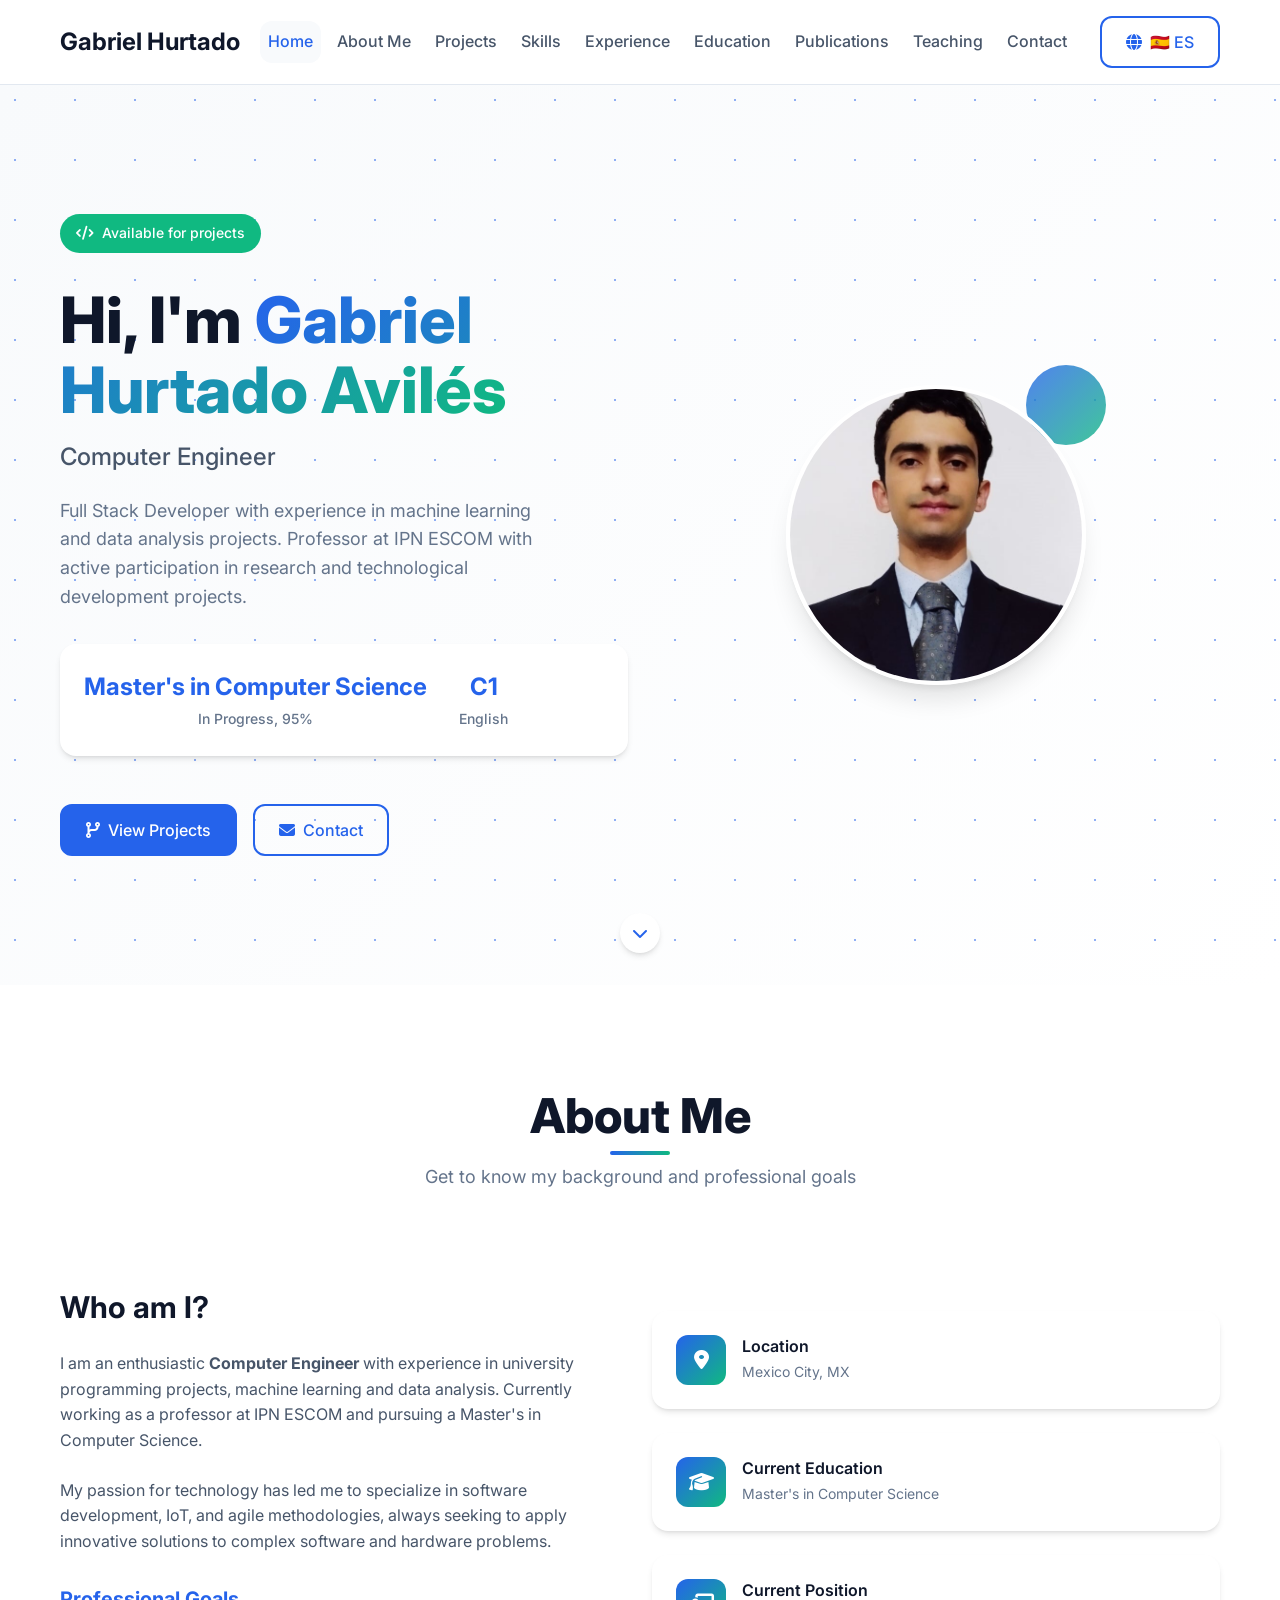
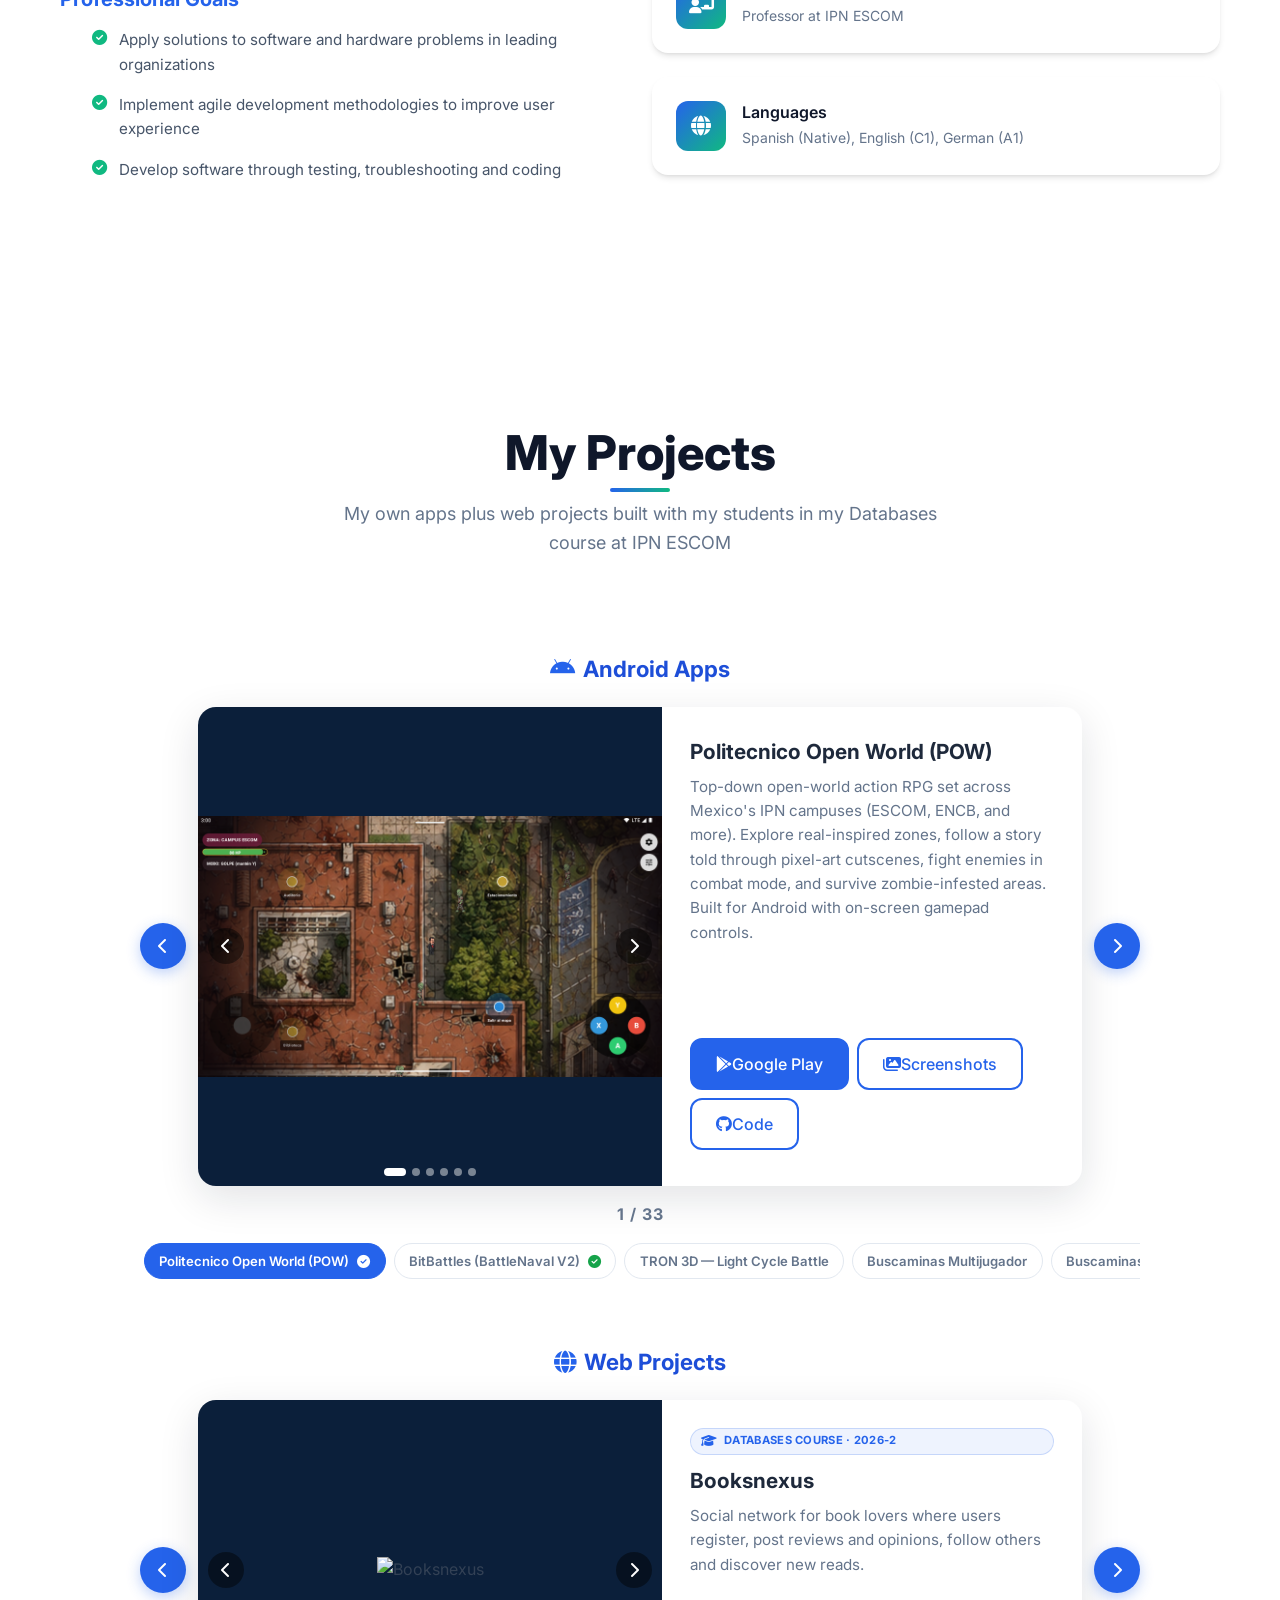
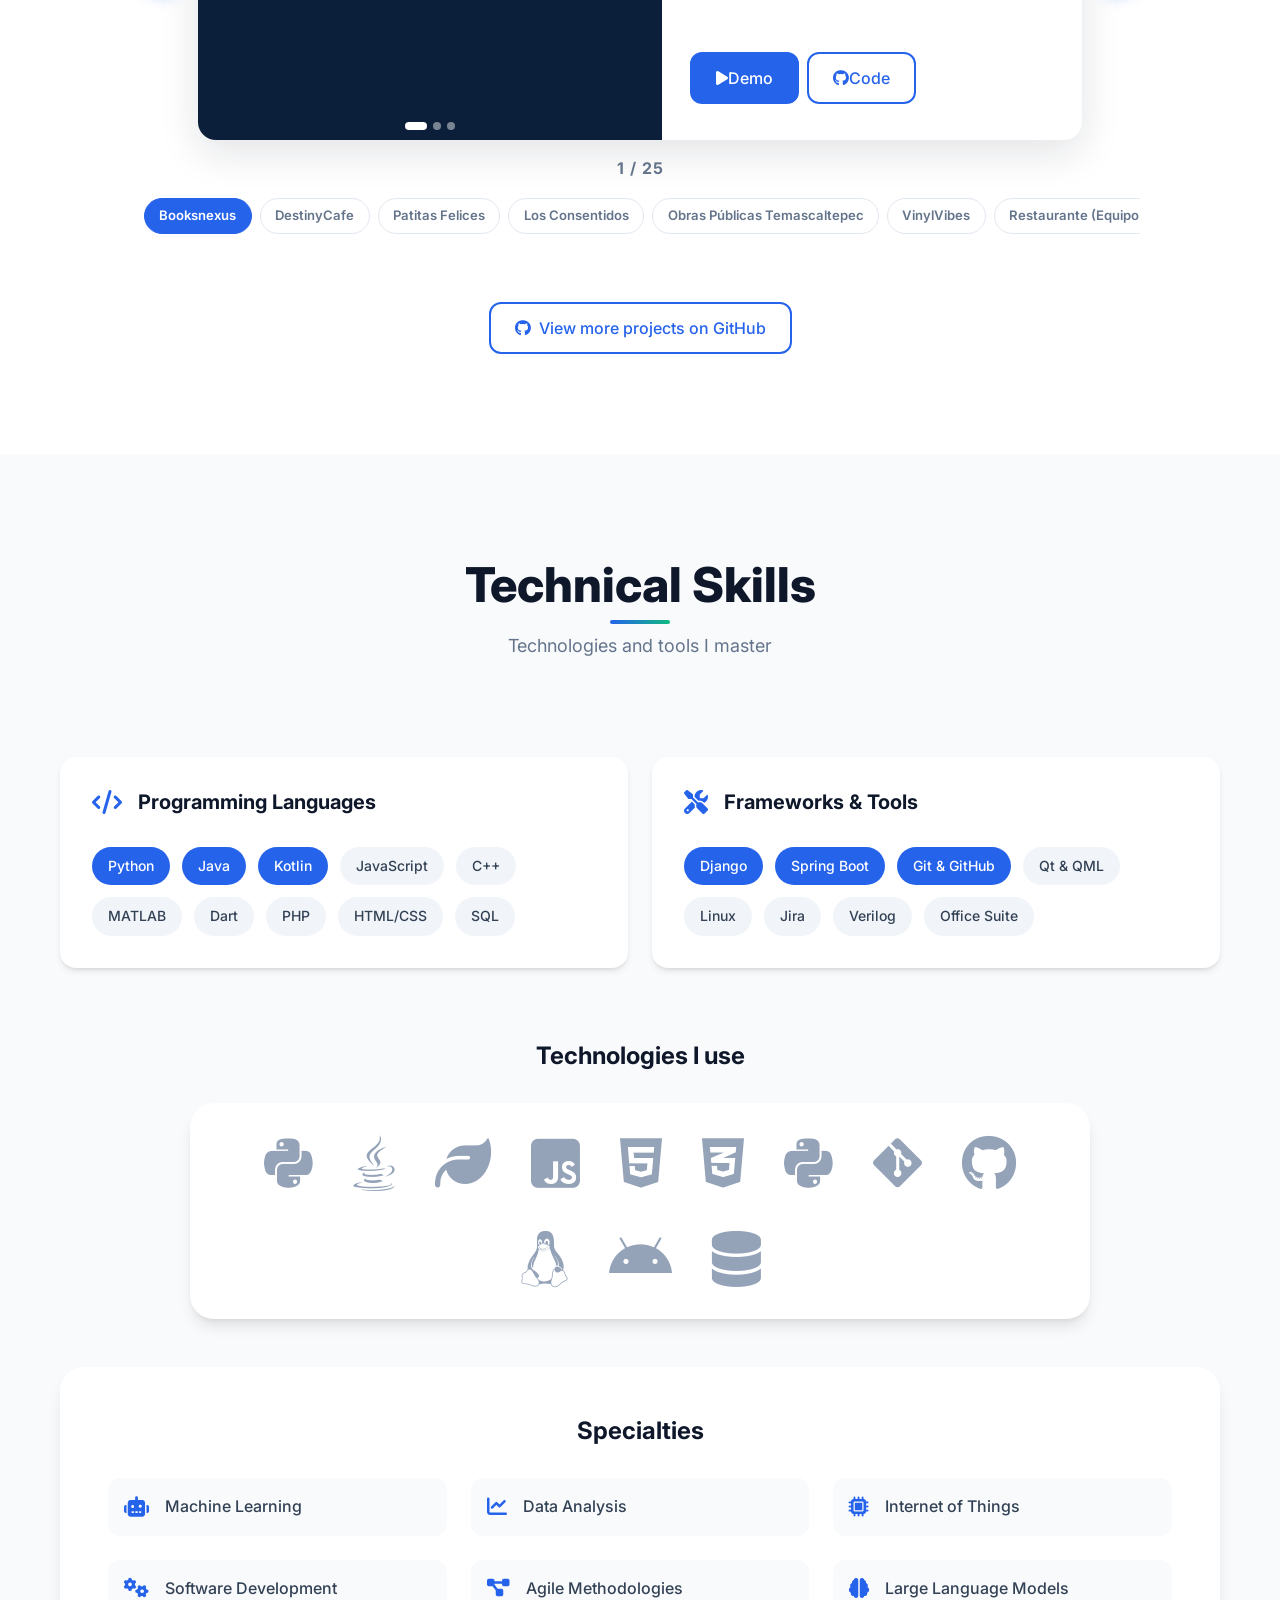
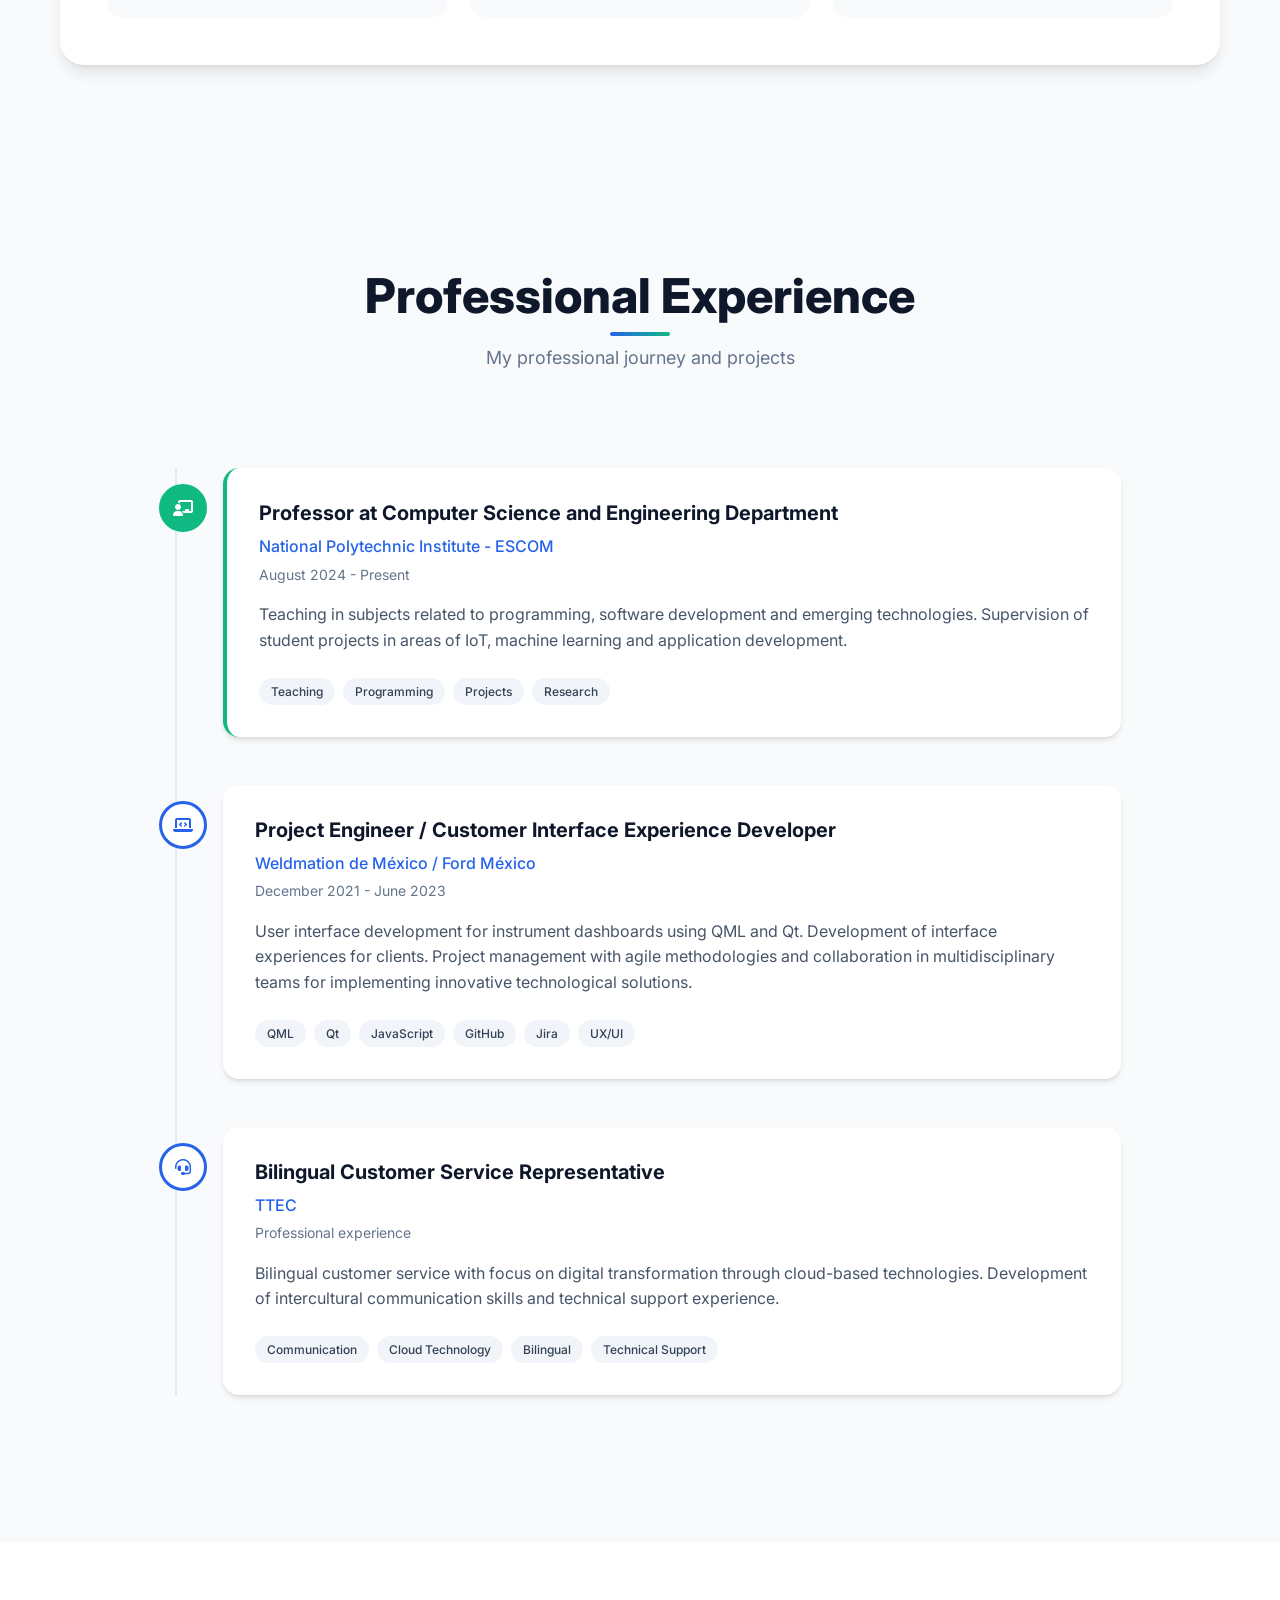
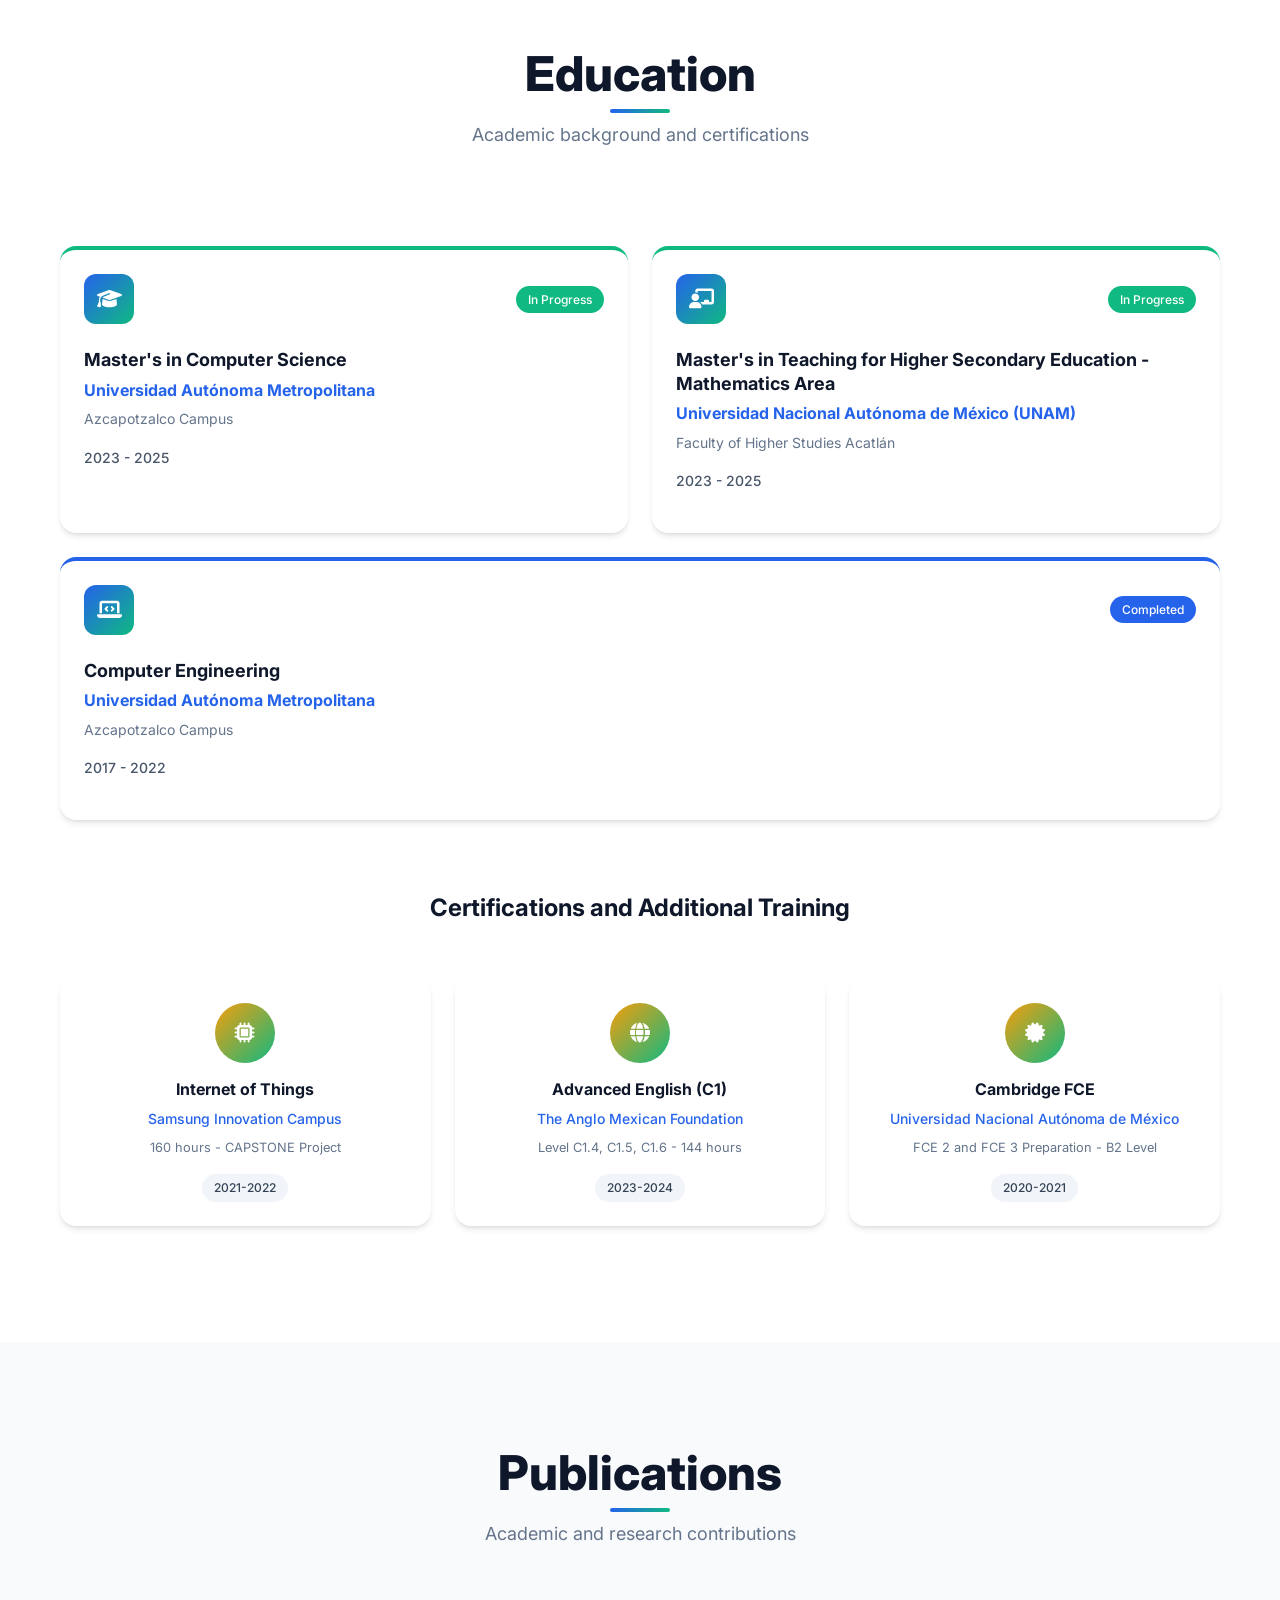
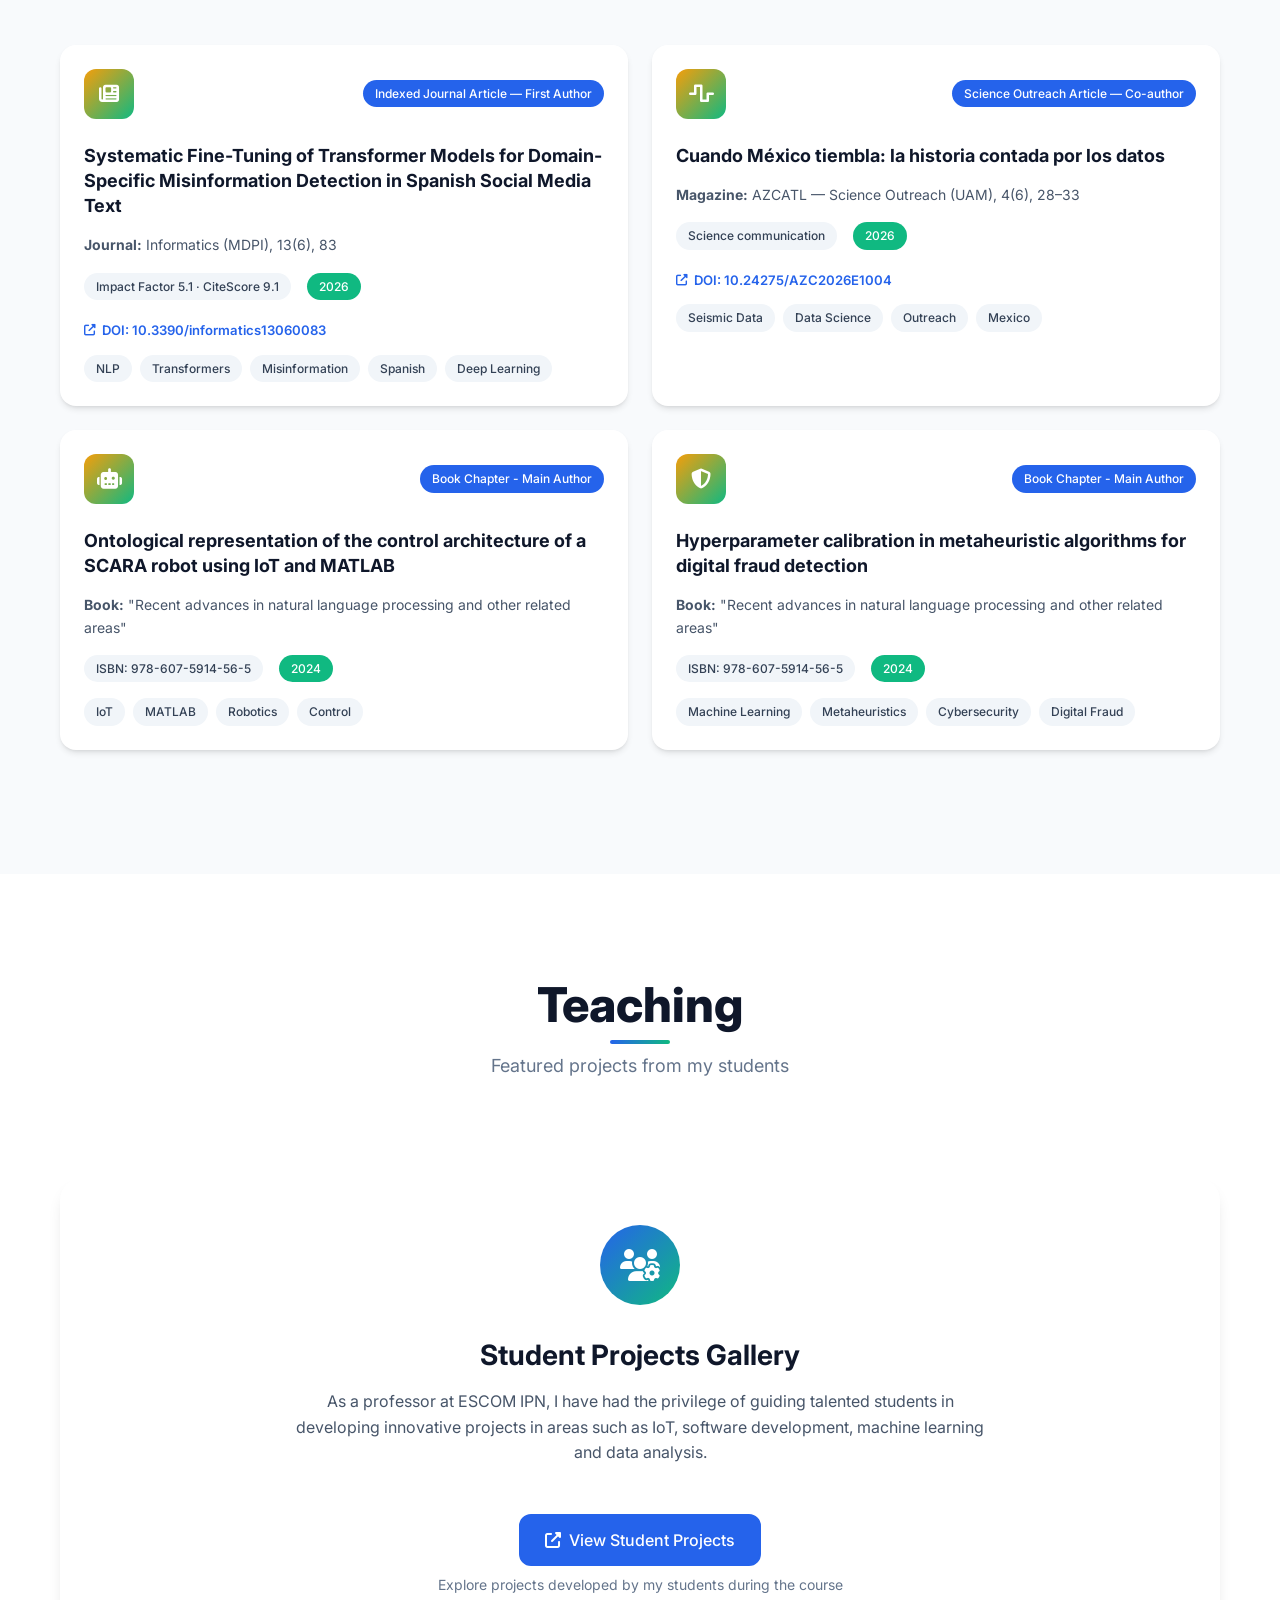
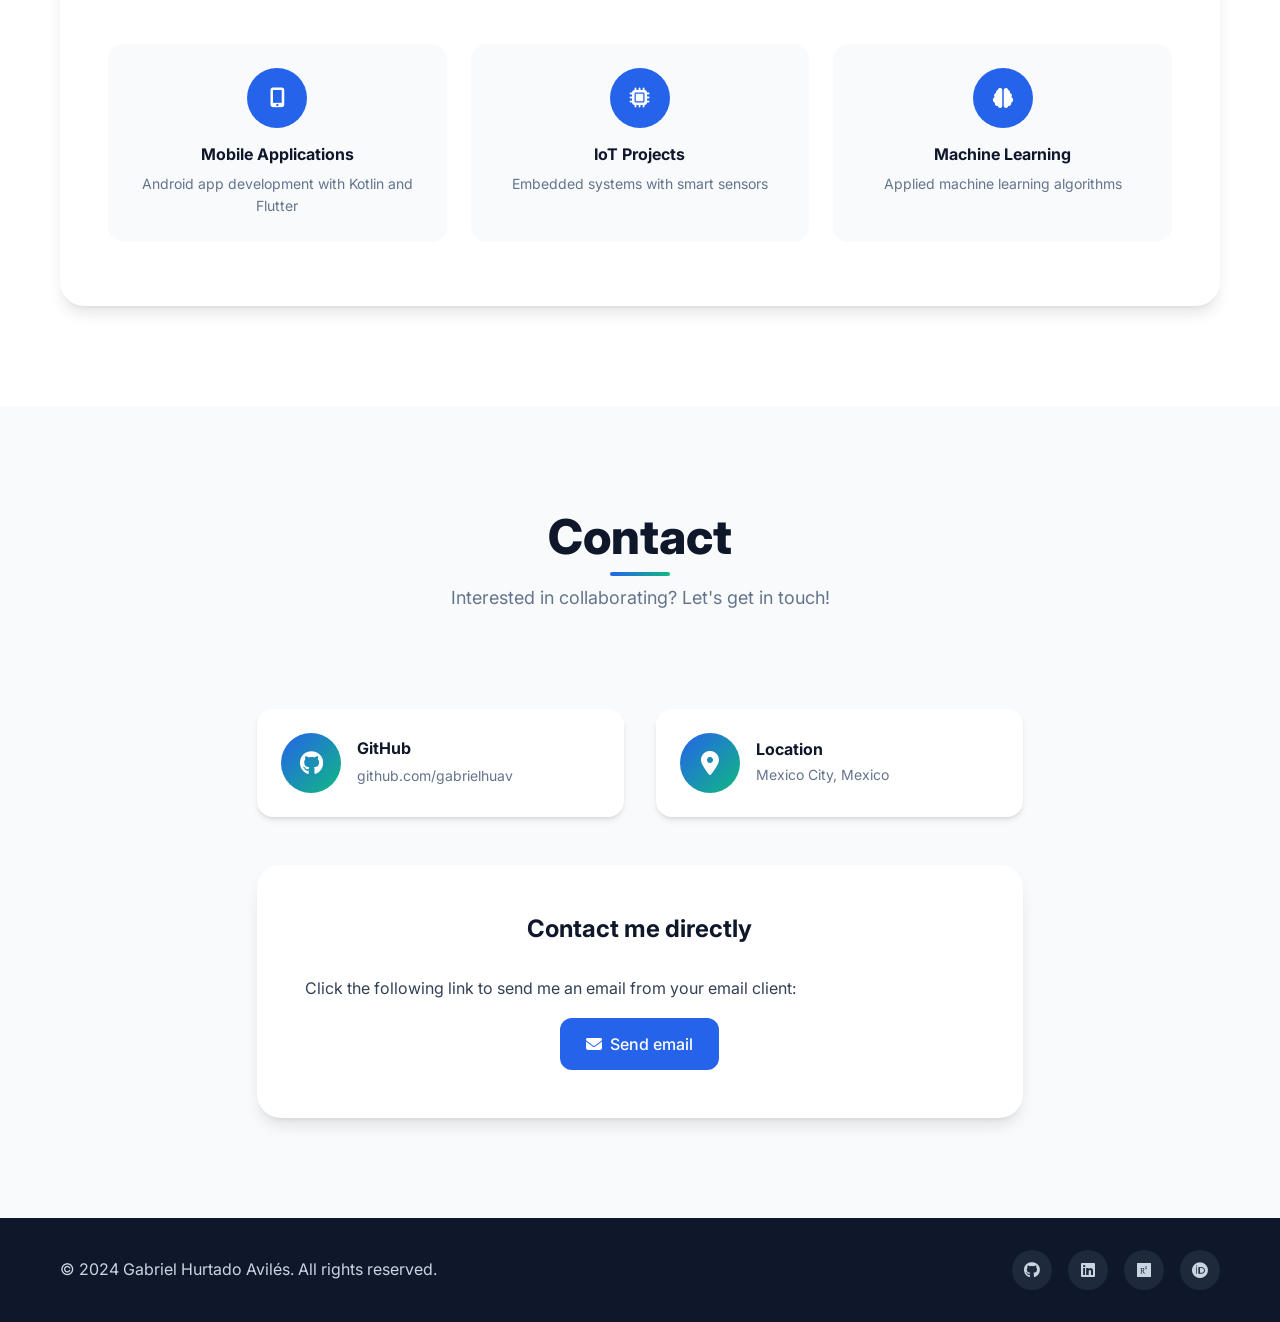
==== commit bc6cad88: "Update landing page 1/9 JUN 2026" ====
--- a/index.html
+++ b/index.html
@@ -44,10 +44,10 @@
                         <a class="nav-link" href="#about">About Me</a>
                     </li>
                     <li class="nav-item">
-                        <a class="nav-link" href="#skills">Skills</a>
+                        <a class="nav-link" href="#projects">Projects</a>
                     </li>
                     <li class="nav-item">
-                        <a class="nav-link" href="#projects">Projects</a>
+                        <a class="nav-link" href="#skills">Skills</a>
                     </li>
                     <li class="nav-item">
                         <a class="nav-link" href="#experience">Experience</a>
@@ -224,6 +224,78 @@
         </div>
     </section>
 
+    <!-- Projects Section -->
+    <section id="projects" class="section-padding">
+        <div class="container">
+            <div class="row">
+                <div class="col-12 text-center mb-5" data-aos="fade-up">
+                    <h2 class="section-title">My Projects</h2>
+                    <p class="section-subtitle">My own apps plus web projects built with my students in my Databases course at IPN ESCOM</p>
+                </div>
+            </div>
+            <div class="project-showcase" id="showcase-android">
+                <h3 class="showcase-title"><i class="fab fa-android"></i> Android Apps</h3>
+                <div class="showcase-stage">
+                    <button class="sc-arrow sc-prev" type="button" aria-label="prev"><i class="fas fa-chevron-left"></i></button>
+                    <div class="showcase-card">
+                        <div class="showcase-media">
+                            <img class="sc-img" src="" alt="" loading="lazy">
+                            <button class="sc-img-arrow sc-img-prev" type="button" aria-label="prev image"><i class="fas fa-chevron-left"></i></button>
+                            <button class="sc-img-arrow sc-img-next" type="button" aria-label="next image"><i class="fas fa-chevron-right"></i></button>
+                            <div class="sc-dots"></div>
+                        </div>
+                        <div class="showcase-info">
+                            <a class="course-badge sc-badge" href="#" target="_blank" rel="noopener"><i class="fas fa-graduation-cap"></i> <span class="sc-badge-text"></span></a>
+                            <h4 class="sc-name"></h4>
+                            <p class="sc-desc"></p>
+                            <div class="showcase-tech sc-tech"></div>
+                            <div class="showcase-links sc-links"></div>
+                        </div>
+                    </div>
+                    <button class="sc-arrow sc-next" type="button" aria-label="next"><i class="fas fa-chevron-right"></i></button>
+                </div>
+                <div class="sc-counter"></div>
+                <div class="sc-pills"></div>
+            </div>
+            <div class="project-showcase" id="showcase-web">
+                <h3 class="showcase-title"><i class="fas fa-globe"></i> Web Projects</h3>
+                <div class="showcase-stage">
+                    <button class="sc-arrow sc-prev" type="button" aria-label="prev"><i class="fas fa-chevron-left"></i></button>
+                    <div class="showcase-card">
+                        <div class="showcase-media">
+                            <img class="sc-img" src="" alt="" loading="lazy">
+                            <button class="sc-img-arrow sc-img-prev" type="button" aria-label="prev image"><i class="fas fa-chevron-left"></i></button>
+                            <button class="sc-img-arrow sc-img-next" type="button" aria-label="next image"><i class="fas fa-chevron-right"></i></button>
+                            <div class="sc-dots"></div>
+                        </div>
+                        <div class="showcase-info">
+                            <a class="course-badge sc-badge" href="#" target="_blank" rel="noopener"><i class="fas fa-graduation-cap"></i> <span class="sc-badge-text"></span></a>
+                            <h4 class="sc-name"></h4>
+                            <p class="sc-desc"></p>
+                            <div class="showcase-tech sc-tech"></div>
+                            <div class="showcase-links sc-links"></div>
+                        </div>
+                    </div>
+                    <button class="sc-arrow sc-next" type="button" aria-label="next"><i class="fas fa-chevron-right"></i></button>
+                </div>
+                <div class="sc-counter"></div>
+                <div class="sc-pills"></div>
+            </div>
+            <script>
+            window.PROJECT_DATA = {"android": [{"name": "Politecnico Open World (POW)", "desc": "Top-down open-world action RPG set across Mexico's IPN campuses (ESCOM, ENCB, and more). Explore real-inspired zones, follow a story told through pixel-art cutscenes, fight enemies in combat mode, and survive zombie-infested areas. Built for Android with on-screen gamepad controls.", "category": "android", "tech": ["Kotlin", "Android", "Game Dev", "Open World", "Pixel Art", "IPN"], "images": ["assets/images/pow/pow6.png", "assets/images/pow/pow1.png", "assets/images/pow/pow2.png", "assets/images/pow/pow3.png", "assets/images/pow/pow4.png", "assets/images/pow/pow5.png"], "badge": false, "badgeUrl": "", "links": [{"label": "Google Play", "url": "https://play.google.com/store/apps/details?id=ovh.gabrielhuav.pow", "icon": "fab fa-google-play"}, {"label": "Screenshots", "url": "https://github.com/gabrielhuav/PolitecnicoOpenWorld", "icon": "fas fa-images"}, {"label": "Code", "url": "https://github.com/gabrielhuav/PolitecnicoOpenWorld", "icon": "fab fa-github"}]}, {"name": "BitBattles (BattleNaval V2)", "desc": "Educational Android app combining classic Battleship gameplay with computer science concepts. Teaches binary systems, ASCII code, and storage units through interactive tutorials and games. Features single-player AI and Bluetooth multiplayer modes. Developed for UNAM's MADEMS program.", "category": "android", "tech": ["Kotlin", "Android", "Bluetooth", "Educational", "Game Dev", "Binary", "ASCII"], "images": ["assets/images/bitbattles/bitbattles1.png", "assets/images/bitbattles/bitbattles2.png", "assets/images/bitbattles/bitbattles3.png", "assets/images/bitbattles/bitbattles4.png", "assets/images/bitbattles/bitbattles5.png", "assets/images/bitbattles/bitbattles6.png", "assets/images/bitbattles/bitbattles7.png"], "badge": false, "badgeUrl": "", "links": [{"label": "Google Play", "url": "https://play.google.com/store/apps/details?id=ovh.gabrielhuav.battlenaval_v2", "icon": "fab fa-google-play"}, {"label": "Screenshots", "url": "https://github.com/gabrielhuav/BattleNaval_V2/tree/main/screenshots", "icon": "fas fa-images"}, {"label": "Code", "url": "https://github.com/gabrielhuav/BattleNaval_V2", "icon": "fab fa-github"}]}, {"name": "TRON 3D — Light Cycle Battle", "desc": "Tron-style light-cycle battle game where neon trails become lethal walls, with real-time Bluetooth multiplayer.", "category": "android", "tech": ["Kotlin", "LibGDX", "OpenGL ES", "Bluetooth"], "images": ["https://github.com/user-attachments/assets/55153e3e-00cd-4e39-828a-f28eefd3758a", "https://github.com/user-attachments/assets/8d87b7cc-f56f-4cdb-9a30-af94b9842510", "https://github.com/user-attachments/assets/eb533c9e-35f5-4cb0-ad47-6c98be981945"], "badge": true, "badgeUrl": "https://github.com/gabrielhuav/MobileApp-Coursework-2026-1", "badgeText": "Native Mobile Apps Course · 2026-1", "badgeTitle": "Project developed in my Native Mobile App Development course, semester 2026-1. Click for the course repository.", "links": [{"label": "Code", "url": "https://github.com/said153/Juego_LibGDX", "icon": "fab fa-github"}]}, {"name": "Buscaminas Multijugador", "desc": "Two-player Minesweeper built with Jetpack Compose and MVVM, local and Bluetooth modes, stats and saved games.", "category": "android", "tech": ["Kotlin", "Jetpack Compose", "MVVM", "Bluetooth"], "images": ["https://raw.githubusercontent.com/GarciaGarciaAramJesua/Android/main/screenshotsGGAJ/Buscaminas/Buscaminas7.jpeg", "https://raw.githubusercontent.com/GarciaGarciaAramJesua/Android/main/screenshotsGGAJ/Buscaminas/Buscaminas1.jpeg", "https://raw.githubusercontent.com/GarciaGarciaAramJesua/Android/main/screenshotsGGAJ/Buscaminas/Buscaminas2.jpeg", "https://raw.githubusercontent.com/GarciaGarciaAramJesua/Android/main/screenshotsGGAJ/Buscaminas/Buscaminas3.jpeg"], "badge": true, "badgeUrl": "https://github.com/gabrielhuav/MobileApp-Coursework-2026-1", "badgeText": "Native Mobile Apps Course · 2026-1", "badgeTitle": "Project developed in my Native Mobile App Development course, semester 2026-1. Click for the course repository.", "links": [{"label": "Code", "url": "https://github.com/PabloGranados/Juego2P", "icon": "fab fa-github"}]}, {"name": "Buscaminas Multijugador (v2)", "desc": "Local multiplayer Minesweeper variant with custom rules, time limit, autosave and dark mode.", "category": "android", "tech": ["Kotlin", "Jetpack Compose", "Android SDK"], "images": ["https://github.com/user-attachments/assets/d2c719c5-0011-4aea-b42c-fd708bc2a914", "https://github.com/user-attachments/assets/75de9504-3b0a-4c3f-a721-d41468eda1c7", "https://github.com/user-attachments/assets/9aa01ecb-4fe7-46bd-8d29-862cd8846656", "https://github.com/user-attachments/assets/ad89fcd6-f9d6-4273-87fb-57bc08eff068"], "badge": true, "badgeUrl": "https://github.com/gabrielhuav/MobileApp-Coursework-2026-1", "badgeText": "Native Mobile Apps Course · 2026-1", "badgeTitle": "Project developed in my Native Mobile App Development course, semester 2026-1. Click for the course repository.", "links": [{"label": "Code", "url": "https://github.com/cris8pm/DAMN-7CV2", "icon": "fab fa-github"}]}, {"name": "NutriScan AI", "desc": "AI food identifier classifying 62 fruit and vegetable categories with deep learning, running 100% offline on Android.", "category": "android", "tech": ["Python", "TensorFlow", "EfficientNet", "TF Lite"], "images": ["https://github.com/user-attachments/assets/fb995131-4ea8-4112-9aa9-f1d51828eb04", "https://github.com/user-attachments/assets/ee2cb4d2-408a-4fa8-9498-e786dce4418c", "https://github.com/user-attachments/assets/096b9b37-4325-4e9b-a8b3-4ccb48885ca4"], "badge": true, "badgeUrl": "https://github.com/gabrielhuav/MobileApp-Coursework-2026-1", "badgeText": "Native Mobile Apps Course · 2026-1", "badgeTitle": "Project developed in my Native Mobile App Development course, semester 2026-1. Click for the course repository.", "links": [{"label": "Code", "url": "https://github.com/KevinDz11/Identificador-de-frutas-con-ML", "icon": "fab fa-github"}, {"label": "Tutorial", "url": "https://youtu.be/5GjMJrkjf7g", "icon": "fab fa-youtube"}, {"label": "Slides", "url": "https://www.canva.com/design/DAG9lyLCIic/1rKlR4YnadxxEYtAmHNE2g/edit", "icon": "fas fa-file-lines"}]}, {"name": "Chess Multiplayer", "desc": "Lightweight Android chess with touch UI, searchable match history and performance stats.", "category": "android", "tech": ["Kotlin", "Android SDK", "Material Design", "SQLite"], "images": ["https://raw.githubusercontent.com/IrminDev/Chess-Mobile/refs/heads/master/assets/main.jpg", "https://raw.githubusercontent.com/IrminDev/Chess-Mobile/refs/heads/master/assets/match.jpg", "https://raw.githubusercontent.com/IrminDev/Chess-Mobile/refs/heads/master/assets/checkmate.jpg", "https://raw.githubusercontent.com/IrminDev/Chess-Mobile/refs/heads/master/assets/statistics.jpg"], "badge": true, "badgeUrl": "https://github.com/gabrielhuav/MobileApp-Coursework-2026-1", "badgeText": "Native Mobile Apps Course · 2026-1", "badgeTitle": "Project developed in my Native Mobile App Development course, semester 2026-1. Click for the course repository.", "links": [{"label": "Code", "url": "https://github.com/IrminDev/Chess-Mobile", "icon": "fab fa-github"}]}, {"name": "ShareCrypt", "desc": "App to share files and secrets securely via end-to-end encryption with transfer verification.", "category": "android", "tech": ["Kotlin", "Cryptography", "Bluetooth", "WiFi Direct"], "images": ["https://raw.githubusercontent.com/IrminDev/ShareCrypt/refs/heads/main/assets/menu.jpg", "https://raw.githubusercontent.com/IrminDev/ShareCrypt/refs/heads/main/assets/files.jpg", "https://raw.githubusercontent.com/IrminDev/ShareCrypt/refs/heads/main/assets/secrets.jpg", "https://raw.githubusercontent.com/IrminDev/ShareCrypt/refs/heads/main/assets/key_man.jpg"], "badge": true, "badgeUrl": "https://github.com/gabrielhuav/MobileApp-Coursework-2026-1", "badgeText": "Native Mobile Apps Course · 2026-1", "badgeTitle": "Project developed in my Native Mobile App Development course, semester 2026-1. Click for the course repository.", "links": [{"label": "Code", "url": "https://github.com/IrminDev/ShareCrypt", "icon": "fab fa-github"}]}, {"name": "Explorador de Archivos", "desc": "File manager with internal/external storage navigation, CRUD operations and IPN/ESCOM themes.", "category": "android", "tech": ["Kotlin", "Material Design 3"], "images": ["https://github.com/user-attachments/assets/14f39f28-8a89-4cc7-a06e-944baecd2960", "https://github.com/user-attachments/assets/07833bde-68c2-439b-a2b8-d0c0fe5da5a3", "https://github.com/user-attachments/assets/4811e457-995d-48f4-82a1-b374fab71c4e", "https://github.com/user-attachments/assets/0fa78a21-718d-4e5d-addb-7590c9cac8f3"], "badge": true, "badgeUrl": "https://github.com/gabrielhuav/MobileApp-Coursework-2026-1", "badgeText": "Native Mobile Apps Course · 2026-1", "badgeTitle": "Project developed in my Native Mobile App Development course, semester 2026-1. Click for the course repository.", "links": [{"label": "Code", "url": "https://github.com/DiFlyy/Practica_3", "icon": "fab fa-github"}]}, {"name": "Explorador de Archivos (v2)", "desc": "Storage manager with directory navigation, Storage Access Framework and an optimized RecyclerView.", "category": "android", "tech": ["Kotlin", "Coroutines", "SAF", "RecyclerView"], "images": ["https://github.com/user-attachments/assets/0411c58f-e223-42d4-87e2-115519bbe137", "https://github.com/user-attachments/assets/aaf74c4e-2f12-4fc4-91e0-96522c3ed815", "https://github.com/user-attachments/assets/c8c37aa3-3aa5-435a-855b-c7e146f2ecf9"], "badge": true, "badgeUrl": "https://github.com/gabrielhuav/MobileApp-Coursework-2026-1", "badgeText": "Native Mobile Apps Course · 2026-1", "badgeTitle": "Project developed in my Native Mobile App Development course, semester 2026-1. Click for the course repository.", "links": [{"label": "Code", "url": "https://github.com/TonyRV8/Pr-ctica-3-Aplicaciones-nativas", "icon": "fab fa-github"}]}, {"name": "Memorama Colorido", "desc": "Memory game with solo, local versus and Bluetooth modes, with particle effects in LibGDX.", "category": "android", "tech": ["Kotlin", "LibGDX", "OpenGL ES", "Bluetooth"], "images": ["https://github.com/user-attachments/assets/7248e79d-bfe1-4889-b6c8-f180cba9e4ca", "https://github.com/user-attachments/assets/b223774d-0ca3-464f-8df1-e52e70c0019a"], "badge": true, "badgeUrl": "https://github.com/gabrielhuav/MobileApp-Coursework-2026-1", "badgeText": "Native Mobile Apps Course · 2026-1", "badgeTitle": "Project developed in my Native Mobile App Development course, semester 2026-1. Click for the course repository.", "links": [{"label": "Code", "url": "https://github.com/Gabriel024226/juegopara2jugadoresgratis", "icon": "fab fa-github"}]}, {"name": "Memorama (Local / IA / Bluetooth)", "desc": "Memory game with local, vs AI and Bluetooth modes, plus saved-match replays stored in XML.", "category": "android", "tech": ["Kotlin", "Jetpack Compose", "Material 3", "Bluetooth"], "images": ["https://github.com/SoyLeth/Desarrollo_de_aplicaciones_moviles_nativas/blob/master/Juego%20Memorama/images/img1.jpg?raw=true", "https://github.com/SoyLeth/Desarrollo_de_aplicaciones_moviles_nativas/raw/master/Juego%20Memorama/images/img2.jpg", "https://github.com/SoyLeth/Desarrollo_de_aplicaciones_moviles_nativas/raw/master/Juego%20Memorama/images/img5.jpg", "https://github.com/SoyLeth/Desarrollo_de_aplicaciones_moviles_nativas/raw/master/Juego%20Memorama/images/img6.jpg"], "badge": true, "badgeUrl": "https://github.com/gabrielhuav/MobileApp-Coursework-2026-1", "badgeText": "Native Mobile Apps Course · 2026-1", "badgeTitle": "Project developed in my Native Mobile App Development course, semester 2026-1. Click for the course repository.", "links": [{"label": "Code", "url": "https://github.com/SoyLeth/Desarrollo_de_aplicaciones_moviles_nativas", "icon": "fab fa-github"}]}, {"name": "Conecta 4", "desc": "Connect 4 with local, vs AI and Bluetooth multiplayer modes, plus match history.", "category": "android", "tech": ["Kotlin", "Android SDK", "Bluetooth"], "images": ["https://github.com/user-attachments/assets/0b08ae78-b96b-46a4-bbde-f8882aaeda59", "https://github.com/user-attachments/assets/fe4f2ec6-978b-4110-a59f-3a9dfcfa93cf", "https://github.com/user-attachments/assets/c44fe8d6-7f86-4b64-ae00-d1b1bb74387a", "https://github.com/user-attachments/assets/5d2e7c5c-3118-46d9-b082-6ec5fd46ceba"], "badge": true, "badgeUrl": "https://github.com/gabrielhuav/MobileApp-Coursework-2026-1", "badgeText": "Native Mobile Apps Course · 2026-1", "badgeTitle": "Project developed in my Native Mobile App Development course, semester 2026-1. Click for the course repository.", "links": [{"label": "Code", "url": "https://github.com/RuloMtz93/Raul_Martinez_Moviles_7CV2-2025", "icon": "fab fa-github"}]}, {"name": "Blackjack (21)", "desc": "Classic Blackjack for two players vs the house, Bluetooth multiplayer and match history.", "category": "android", "tech": ["Kotlin", "Bluetooth"], "images": ["https://github.com/user-attachments/assets/066090a5-69e5-4c8f-b8e1-6aa04ff91c83", "https://github.com/user-attachments/assets/9b348486-b3f8-4883-b5f2-a59b8fcfa4b2", "https://github.com/user-attachments/assets/77e6e80e-4637-4490-bd94-2170a476263c", "https://github.com/user-attachments/assets/25b9673e-bee8-4ebd-8182-ba21076247b7"], "badge": true, "badgeUrl": "https://github.com/gabrielhuav/MobileApp-Coursework-2026-1", "badgeText": "Native Mobile Apps Course · 2026-1", "badgeTitle": "Project developed in my Native Mobile App Development course, semester 2026-1. Click for the course repository.", "links": [{"label": "Code", "url": "https://github.com/Brandonttt/Juego", "icon": "fab fa-github"}]}, {"name": "Tiro al Blanco", "desc": "Local multiplayer game where two players shoot marbles at a target, controlling aim and power by touch.", "category": "android", "tech": ["Kotlin", "Touch", "JSON"], "images": ["https://github.com/user-attachments/assets/93a6597d-c718-4f0c-b072-7773f6b8f8d6", "https://github.com/user-attachments/assets/e502eb10-9c6d-4fa3-a015-b67bf42dc09c", "https://github.com/user-attachments/assets/01bfd00e-d43b-4df3-a2a3-139b7d76a51d"], "badge": true, "badgeUrl": "https://github.com/gabrielhuav/MobileApp-Coursework-2026-1", "badgeText": "Native Mobile Apps Course · 2026-1", "badgeTitle": "Project developed in my Native Mobile App Development course, semester 2026-1. Click for the course repository.", "links": [{"label": "Code", "url": "https://github.com/JaredFs123456/Multijugador", "icon": "fab fa-github"}]}, {"name": "Pokédex Flutter", "desc": "Full Flutter Pokédex consuming PokeAPI, with Firebase auth, persistent favorites and local notifications.", "category": "android", "tech": ["Flutter", "Dart", "Riverpod", "Firebase"], "images": ["https://github.com/user-attachments/assets/22838c32-48bd-4c5a-be91-a519ca07a9ba", "https://github.com/user-attachments/assets/e98855ef-0906-4d44-b97b-e815ed4dce2d", "https://github.com/user-attachments/assets/15111fa0-9f90-4847-bd8f-124345a6dff7"], "badge": true, "badgeUrl": "https://github.com/gabrielhuav/MobileApp-Coursework-2026-1", "badgeText": "Native Mobile Apps Course · 2026-1", "badgeTitle": "Project developed in my Native Mobile App Development course, semester 2026-1. Click for the course repository.", "links": [{"label": "Code", "url": "https://github.com/Vanwsssa/Pokedex", "icon": "fab fa-github"}]}, {"name": "Yu-Gi-Oh! Card Database", "desc": "Yu-Gi-Oh! card lookup app with MVVM, Retrofit, Coroutines and Room for local persistence.", "category": "android", "tech": ["Kotlin", "MVVM", "Retrofit", "Room"], "images": ["https://user-images.githubusercontent.com/115143423/202418155-bcb8288e-8656-47f1-b4f6-0a1e8a698313.jpg", "https://user-images.githubusercontent.com/115143423/202418163-99979532-7e1e-4aef-b6da-85835960f53b.jpg", "https://user-images.githubusercontent.com/115143423/202420839-5b6591b2-951a-491d-8a96-f3b58bf420a8.jpg"], "badge": true, "badgeUrl": "https://github.com/gabrielhuav/MobileApp-Coursework-2026-1", "badgeText": "Native Mobile Apps Course · 2026-1", "badgeTitle": "Project developed in my Native Mobile App Development course, semester 2026-1. Click for the course repository.", "links": [{"label": "Code", "url": "https://github.com/diegoxze35/Yu-Gi-Oh-Card-database-app", "icon": "fab fa-github"}]}, {"name": "TVMaze API App", "desc": "App with custom and public (TVMaze) REST APIs, JWT auth, offline/online sync and an admin panel.", "category": "android", "tech": ["Kotlin", "Retrofit", "Room", "Node.js"], "images": ["https://raw.githubusercontent.com/LuisContla/DesarrolloAppsMoviles/main/Pr%C3%A1ctica%205/Capturas/Vista1.jpg", "https://raw.githubusercontent.com/LuisContla/DesarrolloAppsMoviles/main/Pr%C3%A1ctica%205/Capturas/Vista2.jpg", "https://raw.githubusercontent.com/LuisContla/DesarrolloAppsMoviles/main/Pr%C3%A1ctica%205/Capturas/Vista3.jpg", "https://raw.githubusercontent.com/LuisContla/DesarrolloAppsMoviles/main/Pr%C3%A1ctica%205/Capturas/Vista4.jpg"], "badge": true, "badgeUrl": "https://github.com/gabrielhuav/MobileApp-Coursework-2026-1", "badgeText": "Native Mobile Apps Course · 2026-1", "badgeTitle": "Project developed in my Native Mobile App Development course, semester 2026-1. Click for the course repository.", "links": [{"label": "Code", "url": "https://github.com/LuisContla/DesarrolloAppsMoviles/tree/main/Pr%C3%A1ctica%205", "icon": "fab fa-github"}]}, {"name": "CineVerse", "desc": "Series search and recommender with Jetpack Compose, Firebase-synced favorites and the TVMaze API.", "category": "android", "tech": ["Kotlin", "Jetpack Compose", "MVVM", "Firebase"], "images": ["https://github.com/RUME05/practica5-Consulta_Basesdedatos_viaAPIs/blob/master/capsP5/1.jpg?raw=true", "https://github.com/RUME05/practica5-Consulta_Basesdedatos_viaAPIs/blob/master/capsP5/2.jpg?raw=true", "https://github.com/RUME05/practica5-Consulta_Basesdedatos_viaAPIs/blob/master/capsP5/3.jpg?raw=true"], "badge": true, "badgeUrl": "https://github.com/gabrielhuav/MobileApp-Coursework-2026-1", "badgeText": "Native Mobile Apps Course · 2026-1", "badgeTitle": "Project developed in my Native Mobile App Development course, semester 2026-1. Click for the course repository.", "links": [{"label": "Code", "url": "https://github.com/RUME05/practica5-Consulta_Basesdedatos_viaAPIs", "icon": "fab fa-github"}]}, {"name": "Rastreador de Ubicación IPN", "desc": "Real-time GPS tracking with OpenStreetMap, a foreground service, configurable intervals and JSON history.", "category": "android", "tech": ["Kotlin", "osmdroid", "Foreground Service", "JSON"], "images": ["https://github.com/Alejandro261102/ExamenMoviles/blob/main/Imagenes/Intervalo_10s.jpeg?raw=true", "https://github.com/Alejandro261102/ExamenMoviles/blob/main/Imagenes/Modo_obscuro.jpeg?raw=true", "https://github.com/Alejandro261102/ExamenMoviles/blob/main/Imagenes/Modo_azul.jpeg?raw=true", "https://github.com/Alejandro261102/ExamenMoviles/blob/main/Imagenes/Historial.jpeg?raw=true"], "badge": true, "badgeUrl": "https://github.com/gabrielhuav/MobileApp-Coursework-2026-1", "badgeText": "Native Mobile Apps Course · 2026-1", "badgeTitle": "Project developed in my Native Mobile App Development course, semester 2026-1. Click for the course repository.", "links": [{"label": "Code", "url": "https://github.com/Alejandro261102/ExamenMoviles", "icon": "fab fa-github"}]}, {"name": "Rastreo GPS", "desc": "GPS tracking app with a visual history, real-time accuracy meter and JSON data management.", "category": "android", "tech": ["Kotlin", "OpenStreetMap", "JSON"], "images": ["https://github.com/user-attachments/assets/1969b206-834c-4775-89aa-3da1249571f5", "https://github.com/user-attachments/assets/5b50ba3f-4efd-4523-ab9b-a820ec8af12b", "https://github.com/user-attachments/assets/02c5a9b4-d4c9-48b6-a3c4-3427bc187c65", "https://github.com/user-attachments/assets/4eb24844-e92a-4ddd-b335-b04fa480c890"], "badge": true, "badgeUrl": "https://github.com/gabrielhuav/MobileApp-Coursework-2026-1", "badgeText": "Native Mobile Apps Course · 2026-1", "badgeTitle": "Project developed in my Native Mobile App Development course, semester 2026-1. Click for the course repository.", "links": [{"label": "Code", "url": "https://github.com/gael-marquez/Examen_Moviles", "icon": "fab fa-github"}]}, {"name": "Visor Ciudadano", "desc": "Civic-participation app with geolocated reports, a heat map and a risk traffic-light by report density.", "category": "android", "tech": ["Kotlin", "Jetpack Compose", "Google Maps", "Firebase"], "images": ["https://github.com/user-attachments/assets/f117fc10-9993-4d78-9734-92efdd320e7a", "https://github.com/user-attachments/assets/efffefba-1b28-41bb-a4c6-78605ea8539f", "https://github.com/user-attachments/assets/4be6c2d1-b6e8-4354-96f3-81ac749fa96f", "https://github.com/user-attachments/assets/bbc68c46-10fe-49eb-b98d-8387c5e30980"], "badge": true, "badgeUrl": "https://github.com/gabrielhuav/MobileApp-Coursework-2026-1", "badgeText": "Native Mobile Apps Course · 2026-1", "badgeTitle": "Project developed in my Native Mobile App Development course, semester 2026-1. Click for the course repository.", "links": [{"label": "Code", "url": "https://github.com/LynxBard/VisorCiudadano", "icon": "fab fa-github"}]}, {"name": "Tracklim", "desc": "Race-circuit explorer with Google Maps SDK, real track layouts and a winners history.", "category": "android", "tech": ["Kotlin", "Google Maps SDK"], "images": ["https://github.com/user-attachments/assets/c930ea61-8954-40a2-9443-c652405da3d5", "https://github.com/user-attachments/assets/4819534f-0af7-4c01-9b1b-e599500df462", "https://github.com/user-attachments/assets/6a1d59d5-1fbf-4919-ab4c-6063463c3a99", "https://github.com/user-attachments/assets/955d667b-d2b0-4d99-8245-c0248f962228"], "badge": true, "badgeUrl": "https://github.com/gabrielhuav/MobileApp-Coursework-2026-1", "badgeText": "Native Mobile Apps Course · 2026-1", "badgeTitle": "Project developed in my Native Mobile App Development course, semester 2026-1. Click for the course repository.", "links": [{"label": "Code", "url": "https://github.com/DLaVegaA/Practica2_tareas2y3", "icon": "fab fa-github"}]}, {"name": "Cámara y Micrófono", "desc": "Native app to capture photos with CameraX (live filters) and record audio, with a built-in media gallery.", "category": "android", "tech": ["Kotlin", "CameraX"], "images": ["https://github.com/user-attachments/assets/aa0ac2de-282a-49cc-b2ad-148a700fc01f", "https://github.com/user-attachments/assets/3e56d131-7911-4898-8229-5a92921267e3", "https://github.com/user-attachments/assets/f5a544c8-52e9-427f-9817-b8c01be421c8", "https://github.com/user-attachments/assets/cdc0a05b-d9a0-4c3d-96b4-f0e8834fea0f"], "badge": true, "badgeUrl": "https://github.com/gabrielhuav/MobileApp-Coursework-2026-1", "badgeText": "Native Mobile Apps Course · 2026-1", "badgeTitle": "Project developed in my Native Mobile App Development course, semester 2026-1. Click for the course repository.", "links": [{"label": "Code", "url": "https://github.com/said153/Pr-ctica-3-Aplicaciones-nativas", "icon": "fab fa-github"}]}, {"name": "JoJo's Interactive App", "desc": "Interactive app with info on JoJo's Bizarre Adventure characters, their powers and stats.", "category": "android", "tech": ["Kotlin", "Material Design"], "images": ["https://github.com/user-attachments/assets/18521dc9-afd7-4633-8e2f-f36ba6d957c3", "https://github.com/user-attachments/assets/886f8365-fe00-4f5c-9964-b476cec515f1", "https://github.com/user-attachments/assets/00336ff7-5dc0-42b4-8060-67539453a51d"], "badge": true, "badgeUrl": "https://github.com/gabrielhuav/MobileApp-Coursework-2026-1", "badgeText": "Native Mobile Apps Course · 2026-1", "badgeTitle": "Project developed in my Native Mobile App Development course, semester 2026-1. Click for the course repository.", "links": [{"label": "Code", "url": "https://github.com/leay21/Tarea2", "icon": "fab fa-github"}]}, {"name": "App de Salud Dental", "desc": "Educational dental-health app with fragment navigation, embedded videos and SharedPreferences persistence.", "category": "android", "tech": ["Kotlin", "Fragments", "SharedPreferences"], "images": ["https://github.com/user-attachments/assets/757cc192-eee9-457f-9a1a-a7e7a270c25a", "https://github.com/user-attachments/assets/6fb90cf4-4a1f-4342-a86d-8a4ad1e5d04c", "https://github.com/user-attachments/assets/fd05142d-7cae-453d-80b9-d9470e82a5c9", "https://github.com/user-attachments/assets/e812ec6e-a03e-454f-9669-2494de90e8b3"], "badge": true, "badgeUrl": "https://github.com/gabrielhuav/MobileApp-Coursework-2026-1", "badgeText": "Native Mobile Apps Course · 2026-1", "badgeTitle": "Project developed in my Native Mobile App Development course, semester 2026-1. Click for the course repository.", "links": [{"label": "Code", "url": "https://github.com/Vanwsssa/Practica2", "icon": "fab fa-github"}]}, {"name": "Viaje Prehistórico", "desc": "Interactive app to explore prehistoric eras, geological periods and creatures, with Fragments and ViewPager2.", "category": "android", "tech": ["Kotlin", "Material 3", "ViewPager2"], "images": ["https://github.com/PabloGranados/Moviles/raw/main/screenshots/main_light.png", "https://github.com/PabloGranados/Moviles/raw/main/screenshots/periods_light.png", "https://github.com/PabloGranados/Moviles/raw/main/screenshots/creatures_light.png"], "badge": true, "badgeUrl": "https://github.com/gabrielhuav/MobileApp-Coursework-2026-1", "badgeText": "Native Mobile Apps Course · 2026-1", "badgeTitle": "Project developed in my Native Mobile App Development course, semester 2026-1. Click for the course repository.", "links": [{"label": "Code", "url": "https://github.com/PabloGranados/Moviles", "icon": "fab fa-github"}]}, {"name": "New York City Explorer", "desc": "Interactive NYC travel guide with a hotspot map and detail screens for iconic landmarks.", "category": "android", "tech": ["Kotlin", "Android SDK"], "images": ["https://raw.githubusercontent.com/asg28/Tarea2_Dise-o_de_una_Aventura_Interactiva/main/Inicio.png", "https://raw.githubusercontent.com/asg28/Tarea2_Dise-o_de_una_Aventura_Interactiva/main/Central_Park.png", "https://raw.githubusercontent.com/asg28/Tarea2_Dise-o_de_una_Aventura_Interactiva/main/Empire_State.png", "https://raw.githubusercontent.com/asg28/Tarea2_Dise-o_de_una_Aventura_Interactiva/main/EstatuaL.png"], "badge": true, "badgeUrl": "https://github.com/gabrielhuav/MobileApp-Coursework-2026-1", "badgeText": "Native Mobile Apps Course · 2026-1", "badgeTitle": "Project developed in my Native Mobile App Development course, semester 2026-1. Click for the course repository.", "links": [{"label": "Code", "url": "https://github.com/asg28/Tarea-2_Practica-2_Repositorio_Actualizado", "icon": "fab fa-github"}]}, {"name": "Aventura Interactiva", "desc": "Kotlin app to explore countries of the Americas with maps, landmarks, descriptions and videos.", "category": "android", "tech": ["Kotlin", "Activities", "Fragments"], "images": ["https://raw.githubusercontent.com/Alfx17/Aventura_Interactiva/main/fondo/America.jpeg", "https://raw.githubusercontent.com/Alfx17/Aventura_Interactiva/main/fondo/Mexico.jpeg", "https://raw.githubusercontent.com/Alfx17/Aventura_Interactiva/main/fondo/Vallarta.jpeg"], "badge": true, "badgeUrl": "https://github.com/gabrielhuav/MobileApp-Coursework-2026-1", "badgeText": "Native Mobile Apps Course · 2026-1", "badgeTitle": "Project developed in my Native Mobile App Development course, semester 2026-1. Click for the course repository.", "links": [{"label": "Code", "url": "https://github.com/Alfx17/Aventura_Interactiva", "icon": "fab fa-github"}]}, {"name": "Garambullo (Flutter)", "desc": "Flutter educational experience about the garambullo (a Mexican cactus) with navigable, interactive screens.", "category": "android", "tech": ["Flutter", "Dart", "SharedPreferences"], "images": ["https://raw.githubusercontent.com/AkiseF/AplicacionesMovilesNativas/main/Practica2/practica_2/assets/images/capturas_ejecucion/modo_oscuro/IMG-20251006-WA0021.jpg", "https://raw.githubusercontent.com/AkiseF/AplicacionesMovilesNativas/main/Practica2/practica_2/assets/images/capturas_ejecucion/modo_oscuro/IMG-20251006-WA0039.jpg", "https://raw.githubusercontent.com/AkiseF/AplicacionesMovilesNativas/main/Practica2/practica_2/assets/images/capturas_ejecucion/modo_claro/IMG-20251006-WA0030.jpg", "https://raw.githubusercontent.com/AkiseF/AplicacionesMovilesNativas/main/Practica2/practica_2/assets/images/capturas_ejecucion/modo_claro/IMG-20251006-WA0034.jpg"], "badge": true, "badgeUrl": "https://github.com/gabrielhuav/MobileApp-Coursework-2026-1", "badgeText": "Native Mobile Apps Course · 2026-1", "badgeTitle": "Project developed in my Native Mobile App Development course, semester 2026-1. Click for the course repository.", "links": [{"label": "Code", "url": "https://github.com/AkiseF/AplicacionesMovilesNativas/tree/main/Practica2", "icon": "fab fa-github"}]}, {"name": "GameVerse", "desc": "App with hierarchical video-game navigation (Genres → Franchises → Games) and persistent light/dark theme.", "category": "android", "tech": ["Kotlin", "Material Design", "ViewBinding"], "images": ["https://raw.githubusercontent.com/LuisContla/DesarrolloAppsMoviles/main/Pr%C3%A1ctica%202/Capturas/MainOscuro.png", "https://raw.githubusercontent.com/LuisContla/DesarrolloAppsMoviles/main/Pr%C3%A1ctica%202/Capturas/MainClaro.png", "https://raw.githubusercontent.com/LuisContla/DesarrolloAppsMoviles/main/Pr%C3%A1ctica%202/Capturas/FranchiseOscuro.png", "https://raw.githubusercontent.com/LuisContla/DesarrolloAppsMoviles/main/Pr%C3%A1ctica%202/Capturas/FranchiseClaro.png"], "badge": true, "badgeUrl": "https://github.com/gabrielhuav/MobileApp-Coursework-2026-1", "badgeText": "Native Mobile Apps Course · 2026-1", "badgeTitle": "Project developed in my Native Mobile App Development course, semester 2026-1. Click for the course repository.", "links": [{"label": "Code", "url": "https://github.com/LuisContla/DesarrolloAppsMoviles/tree/main/Pr%C3%A1ctica%202", "icon": "fab fa-github"}]}, {"name": "Cyberdream", "desc": "Cyberpunk urban exploration across three levels (City → Districts → Buildings) with neon aesthetics and animations.", "category": "android", "tech": ["Kotlin", "Material Design 3"], "images": ["https://github.com/user-attachments/assets/fae6f389-6091-4261-b3c2-ab61037aebbf", "https://github.com/user-attachments/assets/a1d22908-b1df-4a65-bb42-fd580ae9b939", "https://github.com/user-attachments/assets/ea3a8ad6-97a7-4c99-84c2-bbf6121959ac", "https://github.com/user-attachments/assets/64d8615e-eef4-40af-a320-a6c0fa3d88f8"], "badge": true, "badgeUrl": "https://github.com/gabrielhuav/MobileApp-Coursework-2026-1", "badgeText": "Native Mobile Apps Course · 2026-1", "badgeTitle": "Project developed in my Native Mobile App Development course, semester 2026-1. Click for the course repository.", "links": [{"label": "Code", "url": "https://github.com/archykuroko/AplicacionesMoviles", "icon": "fab fa-github"}]}, {"name": "JYP Universe", "desc": "JYP Entertainment-themed app showcasing K-POP groups with hierarchical navigation and flip cards.", "category": "android", "tech": ["Kotlin", "Material 3", "ViewPager2"], "images": ["https://github.com/SoyLeth/Desarrollo_de_aplicaciones_moviles_nativas/raw/master/Tarea2_Practica2/images/hq1.jpg", "https://github.com/SoyLeth/Desarrollo_de_aplicaciones_moviles_nativas/raw/master/Tarea2_Practica2/images/grupos1.jpg", "https://github.com/SoyLeth/Desarrollo_de_aplicaciones_moviles_nativas/raw/master/Tarea2_Practica2/images/twice1.jpg", "https://github.com/SoyLeth/Desarrollo_de_aplicaciones_moviles_nativas/raw/master/Tarea2_Practica2/images/skz1.jpg"], "badge": true, "badgeUrl": "https://github.com/gabrielhuav/MobileApp-Coursework-2026-1", "badgeText": "Native Mobile Apps Course · 2026-1", "badgeTitle": "Project developed in my Native Mobile App Development course, semester 2026-1. Click for the course repository.", "links": [{"label": "Code", "url": "https://github.com/SoyLeth/Desarrollo_de_aplicaciones_moviles_nativas", "icon": "fab fa-github"}]}], "web": [{"name": "Booksnexus", "desc": "Social network for book lovers where users register, post reviews and opinions, follow others and discover new reads.", "category": "web", "tech": ["Node.js", "Express", "PostgreSQL", "Supabase"], "images": ["https://github.com/user-attachments/assets/9f8b8d01-2880-4773-ac7e-0f6ee0bae7c8", "https://github.com/user-attachments/assets/6e9c99e6-8039-409f-a336-74028e68fe78", "https://github.com/user-attachments/assets/1b93c8fe-d090-4b01-98a9-a35d4af7d36e"], "badge": true, "badgeUrl": "https://github.com/gabrielhuav/DB-Coursework-2026-2", "links": [{"label": "Demo", "url": "https://diegocstln.github.io/mi-proyecto-bd/", "icon": "fas fa-play"}, {"label": "Code", "url": "https://github.com/Diegocstln/mi-proyecto-bd", "icon": "fab fa-github"}], "badgeText": "Databases Course · 2026-2", "badgeTitle": "Project developed in my Databases course (2026-2). Click for the course repository."}, {"name": "DestinyCafe", "desc": "Management system for an artisanal coffee shop: clients, products, inventory, suppliers, sales and staff scheduling.", "category": "web", "tech": ["JavaScript", "PostgreSQL", "Supabase"], "images": ["https://github.com/PerlaSantos/DestinyCafe/blob/960a0a8029eea604e10949a234bdaa3712193b60/Principal.png?raw=true", "https://github.com/PerlaSantos/DestinyCafe/blob/960a0a8029eea604e10949a234bdaa3712193b60/Areas.png?raw=true", "https://github.com/PerlaSantos/DestinyCafe/blob/960a0a8029eea604e10949a234bdaa3712193b60/Inventario.png?raw=true", "https://github.com/PerlaSantos/DestinyCafe/blob/960a0a8029eea604e10949a234bdaa3712193b60/Ventas.png?raw=true"], "badge": true, "badgeUrl": "https://github.com/gabrielhuav/DB-Coursework-2026-2", "links": [{"label": "Demo", "url": "https://perlasantos.github.io/DestinyCafe/", "icon": "fas fa-play"}, {"label": "Code", "url": "https://github.com/PerlaSantos/DestinyCafe", "icon": "fab fa-github"}], "badgeText": "Databases Course · 2026-2", "badgeTitle": "Project developed in my Databases course (2026-2). Click for the course repository."}, {"name": "Patitas Felices", "desc": "Animal-shelter platform with adoption requests, per-animal medical history and real-time stats, with admin, vet and volunteer roles.", "category": "web", "tech": ["Node.js", "Express", "PostgreSQL", "Bootstrap"], "images": ["https://github.com/user-attachments/assets/c04a0b8e-cdf1-4da3-b722-79644c8aad3c", "https://github.com/user-attachments/assets/474219f5-2c2c-4ad9-83b8-eed15b6ec1d0", "https://github.com/user-attachments/assets/352f3878-9982-435f-8235-43ea6d21d938", "https://github.com/user-attachments/assets/a7156165-26d1-42fd-be91-c1a9f80dbd53"], "badge": true, "badgeUrl": "https://github.com/gabrielhuav/DB-Coursework-2026-2", "links": [{"label": "Demo", "url": "https://jokerkorio.github.io/patitas-api/", "icon": "fas fa-play"}, {"label": "Code", "url": "https://github.com/JOKERKORIO/patitas-api", "icon": "fab fa-github"}], "badgeText": "Databases Course · 2026-2", "badgeTitle": "Project developed in my Databases course (2026-2). Click for the course repository."}, {"name": "Los Consentidos", "desc": "Restaurant management with point-of-sale, menu, inventory, staff, a live table map and QR-code reviews.", "category": "web", "tech": ["JavaScript", "Supabase", "PostgreSQL", "QR API"], "images": ["https://github.com/aeiou520814-del/abc/blob/main/imagenes/1.png?raw=true", "https://github.com/aeiou520814-del/abc/blob/main/imagenes/2.png?raw=true", "https://github.com/aeiou520814-del/abc/blob/main/imagenes/3.png?raw=true", "https://github.com/aeiou520814-del/abc/blob/main/imagenes/4.png?raw=true"], "badge": true, "badgeUrl": "https://github.com/gabrielhuav/DB-Coursework-2026-2", "links": [{"label": "Demo", "url": "https://aeiou520814-del.github.io/abc/", "icon": "fas fa-play"}, {"label": "Code", "url": "https://github.com/aeiou520814-del/abc", "icon": "fab fa-github"}], "badgeText": "Databases Course · 2026-2", "badgeTitle": "Project developed in my Databases course (2026-2). Click for the course repository."}, {"name": "Obras Públicas Temascaltepec", "desc": "Municipal public-works management covering the full project life cycle, with role-based panels for director, planner, supervisor and secretariat.", "category": "web", "tech": ["Flask", "Python", "PostgreSQL", "JavaScript"], "images": ["https://github.com/user-attachments/assets/a7211f15-710e-4fb1-9d7c-1a958ef3ef00", "https://github.com/user-attachments/assets/b5bb340e-b40b-4dfd-897b-470650f917bb", "https://github.com/user-attachments/assets/23371366-a686-4380-b19d-f824d35d0318", "https://github.com/user-attachments/assets/e8666f39-f4c0-4145-a052-ae1e20134768"], "badge": true, "badgeUrl": "https://github.com/gabrielhuav/DB-Coursework-2026-2", "links": [{"label": "Demo", "url": "https://urigc.github.io/Obras_publicas/", "icon": "fas fa-play"}, {"label": "Code", "url": "https://github.com/Urigc/Obras_publicas", "icon": "fab fa-github"}], "badgeText": "Databases Course · 2026-2", "badgeTitle": "Project developed in my Databases course (2026-2). Click for the course repository."}, {"name": "VinylVibes", "desc": "Vinyl-record store with Discogs, Last.fm and YouTube integrations, JWT auth, Redis caching and an admin panel.", "category": "web", "tech": ["Node.js", "Prisma", "PostgreSQL", "Redis", "JWT"], "images": ["https://github.com/user-attachments/assets/b8a28bde-7a63-4fb5-ab29-dae045f5c318", "https://github.com/user-attachments/assets/c698edfe-8f98-4268-9bab-666cf72c7caa", "https://github.com/user-attachments/assets/8769e360-5673-4111-8041-c7813d667014", "https://github.com/user-attachments/assets/8eef01ca-0473-410e-91cd-0c3c221b5f8a"], "badge": true, "badgeUrl": "https://github.com/gabrielhuav/DB-Coursework-2026-2", "links": [{"label": "Demo", "url": "https://akibanks.github.io/tienda_musica_web/", "icon": "fas fa-play"}, {"label": "Code", "url": "https://github.com/akibanks/tienda_musica_web", "icon": "fab fa-github"}], "badgeText": "Databases Course · 2026-2", "badgeTitle": "Project developed in my Databases course (2026-2). Click for the course repository."}, {"name": "Restaurante (Equipo 21)", "desc": "Full-stack restaurant management with a live room map, menu and orders, warehouse, staff and finance modules.", "category": "web", "tech": ["JavaScript", "Vite", "Supabase", "Vercel"], "images": ["https://github.com/user-attachments/assets/d7517efb-67f0-4e54-8b56-e085099ef7bd", "https://github.com/user-attachments/assets/79e6baed-395d-487e-adc1-9ee656bb7223", "https://github.com/user-attachments/assets/772de401-0171-49cc-a700-652aa9705093", "https://github.com/user-attachments/assets/6ab4974e-8ba2-4dec-aaf5-164564c89ed2"], "badge": true, "badgeUrl": "https://github.com/gabrielhuav/DB-Coursework-2026-2", "links": [{"label": "Demo", "url": "https://proyecto-bases-snowy.vercel.app/", "icon": "fas fa-play"}, {"label": "Code", "url": "https://github.com/samLimsx/proyecto-bases", "icon": "fab fa-github"}], "badgeText": "Databases Course · 2026-2", "badgeTitle": "Project developed in my Databases course (2026-2). Click for the course repository."}, {"name": "Scynara", "desc": "Retail and multi-branch management for inventory, suppliers, products, sales, customers and users, built with React and Express.", "category": "web", "tech": ["React", "Express", "MySQL", "JWT"], "images": ["https://github.com/user-attachments/assets/4e0a99b5-fb40-44ab-9d35-57668798aaf8", "https://github.com/user-attachments/assets/4d0ae50e-22b0-4823-833f-0e30a2db2174"], "badge": true, "badgeUrl": "https://github.com/gabrielhuav/DB-Coursework-2026-2", "links": [{"label": "Demo", "url": "https://scynara-frontend.vercel.app/", "icon": "fas fa-play"}, {"label": "Code", "url": "https://github.com/scynara09-hue/Scynara-Frontend", "icon": "fab fa-github"}], "badgeText": "Databases Course · 2026-2", "badgeTitle": "Project developed in my Databases course (2026-2). Click for the course repository."}, {"name": "Notaría 105", "desc": "Notarial management platform with case files, legal clauses, digital handwritten signatures (Canvas) and a citizen transparency portal.", "category": "web", "tech": ["Flask", "Python", "PostgreSQL", "Bootstrap"], "images": ["https://github.com/user-attachments/assets/9932b8ba-6d88-487d-8d2b-4411601c175e", "https://github.com/user-attachments/assets/5dbdecb2-a3df-466c-8214-0cc138a0ec31", "https://github.com/user-attachments/assets/42c0483c-c947-4d44-b400-08c2e912a4ad", "https://github.com/user-attachments/assets/446e047b-f2e5-4d17-b529-74141bc8edc4"], "badge": true, "badgeUrl": "https://github.com/gabrielhuav/DB-Coursework-2026-2", "links": [{"label": "Demo", "url": "https://notaria-105.onrender.com/", "icon": "fas fa-play"}, {"label": "Code", "url": "https://github.com/s06008525-max/notaria-105", "icon": "fab fa-github"}], "badgeText": "Databases Course · 2026-2", "badgeTitle": "Project developed in my Databases course (2026-2). Click for the course repository."}, {"name": "Refaccionaria Leo", "desc": "E-commerce site for an auto-parts store with user authentication, inventory control and order processing.", "category": "web", "tech": ["PHP", "Tailwind", "PostgreSQL", "JavaScript"], "images": ["https://github.com/Nahum1802/Refaccionaria-Leo/blob/main/IMG/1.png?raw=true", "https://github.com/Nahum1802/Refaccionaria-Leo/blob/main/IMG/2.png?raw=true", "https://github.com/Nahum1802/Refaccionaria-Leo/blob/main/IMG/3.png?raw=true", "https://github.com/Nahum1802/Refaccionaria-Leo/blob/main/IMG/4.png?raw=true"], "badge": true, "badgeUrl": "https://github.com/gabrielhuav/DB-Coursework-2026-2", "links": [{"label": "Demo", "url": "https://nahum1802.github.io/Refaccionaria-Leo/", "icon": "fas fa-play"}, {"label": "Code", "url": "https://github.com/Nahum1802/Refaccionaria-Leo", "icon": "fab fa-github"}], "badgeText": "Databases Course · 2026-2", "badgeTitle": "Project developed in my Databases course (2026-2). Click for the course repository."}, {"name": "Distribuidora Kafra", "desc": "Integrated system for grocery-distribution inventory, sales and logistics management.", "category": "web", "tech": ["Node.js", "Express", "PostgreSQL"], "images": ["https://github.com/user-attachments/assets/4e5635a8-4fe3-4789-a8aa-ad3ef39d7300", "https://github.com/user-attachments/assets/9317424e-674d-4877-a1bd-7e6cb287e254", "https://github.com/user-attachments/assets/1d013572-cf13-4fa7-bd7a-c60fc9e334eb"], "badge": true, "badgeUrl": "https://github.com/gabrielhuav/DB-Coursework-2026-2", "links": [{"label": "Demo", "url": "https://derekarenas.github.io/kafra-dashboard/", "icon": "fas fa-play"}, {"label": "Code", "url": "https://github.com/DerekArenas/kafra-dashboard", "icon": "fab fa-github"}], "badgeText": "Databases Course · 2026-2", "badgeTitle": "Project developed in my Databases course (2026-2). Click for the course repository."}, {"name": "Payapp+", "desc": "Financial-services manager for accounts, secure authentication and payments/transactions between users.", "category": "web", "tech": ["Node.js", "Express", "PostgreSQL"], "images": ["https://github.com/iiTzDaany/PayApp/blob/main/Imagenes%20Prueba/Dashboard_Admin.png?raw=true", "https://github.com/iiTzDaany/PayApp/blob/main/Imagenes%20Prueba/Dashboard_Usuario.png?raw=true", "https://github.com/iiTzDaany/PayApp/blob/main/Imagenes%20Prueba/Inicio_de_Sesion.png?raw=true"], "badge": true, "badgeUrl": "https://github.com/gabrielhuav/DB-Coursework-2026-2", "links": [{"label": "Demo", "url": "https://iitzdaany.github.io/PayApp/", "icon": "fas fa-play"}, {"label": "Code", "url": "https://github.com/iiTzDaany/PayApp", "icon": "fab fa-github"}], "badgeText": "Databases Course · 2026-2", "badgeTitle": "Project developed in my Databases course (2026-2). Click for the course repository."}, {"name": "MANTRA", "desc": "Events social network where organizers publish events and attendees discover them, RSVP, review, follow and chat.", "category": "web", "tech": ["Node.js", "Express", "PostgreSQL", "Cloudinary"], "images": ["https://github.com/user-attachments/assets/42a1b548-17ca-46eb-aeef-fc862a6ce4c0", "https://github.com/user-attachments/assets/6c369928-ee59-4f45-bce8-97b4a5c7edde", "https://github.com/user-attachments/assets/873197d9-57de-4f03-9024-a659d2f122a4", "https://github.com/user-attachments/assets/6ef71a19-5c95-4625-8077-2fa7774410f2"], "badge": true, "badgeUrl": "https://github.com/gabrielhuav/DB-Coursework-2026-2", "links": [{"label": "Demo", "url": "https://mantra-backend-24g1.onrender.com/", "icon": "fas fa-play"}, {"label": "Code", "url": "https://github.com/JULIO-MILAN/mantra-backend", "icon": "fab fa-github"}], "badgeText": "Databases Course · 2026-2", "badgeTitle": "Project developed in my Databases course (2026-2). Click for the course repository."}, {"name": "Compañía de Danza", "desc": "Admin app for a dance company: members, dances, performances, formations, observations and inventory.", "category": "web", "tech": ["JavaScript", "Supabase", "PostgreSQL", "Vercel"], "images": ["https://github.com/user-attachments/assets/363efd33-a4d3-4cf6-97e7-a35b43497171", "https://github.com/user-attachments/assets/c4aee3e2-8a28-4906-9400-feac535b7141", "https://github.com/user-attachments/assets/fc762a02-3e1a-4d5c-9de4-f1178b10ce7b", "https://github.com/user-attachments/assets/af3c6509-8157-4619-9a3a-d8a113c06d70"], "badge": true, "badgeUrl": "https://github.com/gabrielhuav/DB-Coursework-2026-2", "links": [{"label": "Demo", "url": "https://grupo-jaltepec-bd.vercel.app/", "icon": "fas fa-play"}, {"label": "Code", "url": "https://github.com/avril1699/Grupo-Jaltepec-BD", "icon": "fab fa-github"}], "badgeText": "Databases Course · 2026-2", "badgeTitle": "Project developed in my Databases course (2026-2). Click for the course repository."}, {"name": "ABV Library", "desc": "Library and bookstore management with sales, loans with automatic fines, loyalty points, donations and Open Library search.", "category": "web", "tech": ["Node.js", "Express", "PostgreSQL", "bcrypt"], "images": ["https://raw.githubusercontent.com/AbelGod27/Libreria_va/main/docs/01-catalogo.png", "https://raw.githubusercontent.com/AbelGod27/Libreria_va/main/docs/03-login.png", "https://raw.githubusercontent.com/AbelGod27/Libreria_va/main/docs/04-admin-panel.png", "https://raw.githubusercontent.com/AbelGod27/Libreria_va/main/docs/08-portal-cliente.png"], "badge": true, "badgeUrl": "https://github.com/gabrielhuav/DB-Coursework-2026-2", "links": [{"label": "Demo", "url": "https://abelgod27.github.io/abv_library/", "icon": "fas fa-play"}, {"label": "Code", "url": "https://github.com/AbelGod27/Libreria_va", "icon": "fab fa-github"}], "badgeText": "Databases Course · 2026-2", "badgeTitle": "Project developed in my Databases course (2026-2). Click for the course repository."}, {"name": "Barber Cerdas", "desc": "Barbershop booking system unifying online, phone and walk-in appointments, with a real-time barber dashboard and email confirmation.", "category": "web", "tech": ["Supabase", "PostgreSQL", "Realtime", "Vercel"], "images": ["https://raw.githubusercontent.com/StrlgE26/Barberia/main/barber-cerdas/img/01-landing.png", "https://raw.githubusercontent.com/StrlgE26/Barberia/main/barber-cerdas/img/02-servicios.png", "https://raw.githubusercontent.com/StrlgE26/Barberia/main/barber-cerdas/img/03-equipo.png", "https://raw.githubusercontent.com/StrlgE26/Barberia/main/barber-cerdas/img/06-agendar.png"], "badge": true, "badgeUrl": "https://github.com/gabrielhuav/DB-Coursework-2026-2", "links": [{"label": "Demo", "url": "https://www.koddesolutions.com/", "icon": "fas fa-play"}, {"label": "Code", "url": "https://github.com/StrlgE26/Barberia", "icon": "fab fa-github"}], "badgeText": "Databases Course · 2026-2", "badgeTitle": "Project developed in my Databases course (2026-2). Click for the course repository."}, {"name": "Carnicería Camacho", "desc": "Butcher-shop management for products, clients, suppliers and sales, with automatic tax and total calculation on Supabase.", "category": "web", "tech": ["JavaScript", "Supabase", "PostgreSQL", "RLS"], "images": ["https://github.com/user-attachments/assets/35ec3b13-3e45-430f-b918-a2746ce77ecf", "https://github.com/user-attachments/assets/288cf883-9485-49e2-8df8-5de2ba3c2fbd", "https://github.com/user-attachments/assets/cf3d4ac4-8aa1-4345-84a8-298096fb80af"], "badge": true, "badgeUrl": "https://github.com/gabrielhuav/DB-Coursework-2026-2", "links": [{"label": "Demo", "url": "https://ivanrvillegas10-dev.github.io/carniceria/", "icon": "fas fa-play"}, {"label": "Code", "url": "https://github.com/ivanrvillegas10-dev/carniceria", "icon": "fab fa-github"}], "badgeText": "Databases Course · 2026-2", "badgeTitle": "Project developed in my Databases course (2026-2). Click for the course repository."}, {"name": "BiblioTech ESCOM", "desc": "ESCOM library platform: explore millions of books via Open Library, manage local physical loans, with i18n and dark mode.", "category": "web", "tech": ["Supabase", "PostgreSQL", "Open Library", "JavaScript"], "images": ["https://github.com/xsuik33/xsuik33.github.io/blob/main/Page.png?raw=true", "https://github.com/xsuik33/xsuik33.github.io/blob/main/Login.png?raw=true", "https://github.com/xsuik33/xsuik33.github.io/blob/main/Register.png?raw=true", "https://github.com/xsuik33/xsuik33.github.io/blob/main/Preview.png?raw=true"], "badge": true, "badgeUrl": "https://github.com/gabrielhuav/DB-Coursework-2026-2", "links": [{"label": "Demo", "url": "https://xsuik33.github.io/", "icon": "fas fa-play"}, {"label": "Code", "url": "https://github.com/xsuik33/xsuik33.github.io", "icon": "fab fa-github"}], "badgeText": "Databases Course · 2026-2", "badgeTitle": "Project developed in my Databases course (2026-2). Click for the course repository."}, {"name": "Ferretería Tico", "desc": "Hardware-store inventory system with full CRUD, search and filters, low-stock alerts and automatic statistics.", "category": "web", "tech": ["JavaScript", "Supabase", "PostgreSQL"], "images": ["https://github.com/user-attachments/assets/e85709c9-fa1c-40fe-8851-922d6c3d2d75", "https://github.com/user-attachments/assets/e0353579-6c93-48d3-9808-852378772e38", "https://github.com/user-attachments/assets/edf6f49b-4463-4dcb-a9aa-d3c264ee403d"], "badge": true, "badgeUrl": "https://github.com/gabrielhuav/DB-Coursework-2026-2", "links": [{"label": "Demo", "url": "https://itzelnavarrete.github.io/ferreteria-TICO/index.html", "icon": "fas fa-play"}, {"label": "Code", "url": "https://github.com/itzelnavarrete/ferreteria-TICO", "icon": "fab fa-github"}], "badgeText": "Databases Course · 2026-2", "badgeTitle": "Project developed in my Databases course (2026-2). Click for the course repository."}, {"name": "Sistema de Citas Médicas", "desc": "Web system to book and manage hospital medical appointments, with per-doctor sessions and prescriptions.", "category": "web", "tech": ["Java", "PostgreSQL", "Bootstrap", "JavaScript"], "images": ["https://github.com/user-attachments/assets/7e617b84-42e8-49f9-8907-274c34e515bd", "https://github.com/user-attachments/assets/cfd6fdaf-692a-43a2-83fd-e357257a4117", "https://github.com/user-attachments/assets/c40df635-46ac-4868-8750-0b76bc2a32ce"], "badge": true, "badgeUrl": "https://github.com/gabrielhuav/DB-Coursework-2026-2", "links": [{"label": "Demo", "url": "https://sistemamedico-1gmy.onrender.com/", "icon": "fas fa-play"}, {"label": "Code", "url": "https://github.com/AugustoHFV/SistemaMedicoHOST", "icon": "fab fa-github"}], "badgeText": "Databases Course · 2026-2", "badgeTitle": "Project developed in my Databases course (2026-2). Click for the course repository."}, {"name": "Huellitas", "desc": "Web platform for an animal foundation with a database of animals available for adoption and a donations module.", "category": "web", "tech": ["JavaScript", "PostgreSQL", "CSS"], "images": ["https://github.com/user-attachments/assets/f4101a5b-38cd-4a72-bd41-1ae500c4301b", "https://github.com/user-attachments/assets/2c98c9e6-239b-43a4-a988-448c29393ad6", "https://github.com/user-attachments/assets/7aca0e43-14f4-4d68-af34-8d052f3c9f53", "https://github.com/user-attachments/assets/d0c31a67-85c2-4223-be17-a3bbfe92ee27"], "badge": true, "badgeUrl": "https://github.com/gabrielhuav/DB-Coursework-2026-2", "links": [{"label": "Demo", "url": "https://sofi-14.github.io/gitfin/", "icon": "fas fa-play"}, {"label": "Code", "url": "https://github.com/sofi-14/gitfin", "icon": "fab fa-github"}], "badgeText": "Databases Course · 2026-2", "badgeTitle": "Project developed in my Databases course (2026-2). Click for the course repository."}, {"name": "Carnicería La Ideal", "desc": "Product-reception control for a meat company: sensory checks, temperature, packaging and evidence, with roles and an admin panel.", "category": "web", "tech": ["PHP", "MySQL", "JavaScript", "phpMyAdmin"], "images": ["https://github.com/aleaguiballos-cell/ProyectoBD2/blob/main/screenshot/login.png?raw=true", "https://github.com/aleaguiballos-cell/ProyectoBD2/blob/main/screenshot/Formulario.png?raw=true", "https://github.com/aleaguiballos-cell/ProyectoBD2/blob/main/screenshot/registro.png?raw=true"], "badge": true, "badgeUrl": "https://github.com/gabrielhuav/DB-Coursework-2026-2", "links": [{"label": "Demo", "url": "https://carnicerialaidealescom1.page.gd/CARNES/Login.html", "icon": "fas fa-play"}, {"label": "Code", "url": "https://github.com/aleaguiballos-cell/ProyectoBD2", "icon": "fab fa-github"}], "badgeText": "Databases Course · 2026-2", "badgeTitle": "Project developed in my Databases course (2026-2). Click for the course repository."}, {"name": "Medical System", "desc": "Medical management system built with Spring Boot and Docker. Features bilingual support (Spanish/English), patient management, appointment scheduling, and containerized deployment for scalability.", "category": "web", "tech": ["Spring Boot", "Java", "Docker", "MySQL", "JavaScript", "i18n"], "images": ["https://github.com/gabrielhuav/SistemaMedico/blob/main/Evidencias/C2.png?raw=true", "https://github.com/gabrielhuav/SistemaMedico/blob/main/Evidencias/C3.png?raw=true", "https://github.com/gabrielhuav/SistemaMedico/blob/main/Evidencias/C4.png?raw=true", "https://github.com/gabrielhuav/SistemaMedico/blob/main/Evidencias/C5.png?raw=true", "https://github.com/gabrielhuav/SistemaMedico/blob/main/Evidencias/C6.png?raw=true", "https://github.com/gabrielhuav/SistemaMedico/blob/main/Evidencias/C7.png?raw=true", "https://github.com/gabrielhuav/SistemaMedico/blob/main/Evidencias/C1.png?raw=true", "https://github.com/gabrielhuav/SistemaMedico/blob/main/Evidencias/C8.png?raw=true"], "badge": false, "badgeUrl": "", "links": [{"label": "Screenshots", "url": "https://github.com/gabrielhuav/SistemaMedico/tree/main/Evidencias", "icon": "fas fa-images"}, {"label": "Code", "url": "https://github.com/gabrielhuav/SistemaMedico", "icon": "fab fa-github"}]}, {"name": "Multimodal Recommendation System", "desc": "Django-based content discovery platform with intelligent recommendations for anime and books. Features unified favorites system, multi-language support, and API integrations with MyAnimeList and OpenLibrary. Containerized with Docker and PostgreSQL.", "category": "web", "tech": ["Django", "Python", "Docker", "PostgreSQL", "REST API", "i18n", "Bootstrap"], "images": ["https://github.com/gabrielhuav/Multimodal-Recommendation-System-Django/blob/main/screenshots/1.png?raw=true", "https://github.com/gabrielhuav/Multimodal-Recommendation-System-Django/blob/main/screenshots/2.png?raw=true", "https://github.com/gabrielhuav/Multimodal-Recommendation-System-Django/blob/main/screenshots/3.png?raw=true", "https://github.com/gabrielhuav/Multimodal-Recommendation-System-Django/blob/main/screenshots/4.png?raw=true", "https://github.com/gabrielhuav/Multimodal-Recommendation-System-Django/blob/main/screenshots/5.png?raw=true", "https://github.com/gabrielhuav/Multimodal-Recommendation-System-Django/blob/main/screenshots/6.png?raw=true", "https://github.com/gabrielhuav/Multimodal-Recommendation-System-Django/blob/main/screenshots/7.png?raw=true", "https://github.com/gabrielhuav/Multimodal-Recommendation-System-Django/blob/main/screenshots/8.png?raw=true"], "badge": false, "badgeUrl": "", "links": [{"label": "Screenshots", "url": "https://github.com/gabrielhuav/Multimodal-Recommendation-System-Django/tree/main/screenshots", "icon": "fas fa-images"}, {"label": "Code", "url": "https://github.com/gabrielhuav/Multimodal-Recommendation-System-Django", "icon": "fab fa-github"}]}, {"name": "Seismic Data Visualization System", "desc": "Interactive seismic data visualization platform for Mexico using real-time data from Servicio Sismológico Nacional (SSN) and INEGI. Features dynamic charts, maps, and statistical analysis with containerized deployment using Docker and PostgreSQL.", "category": "web", "tech": ["PHP", "JavaScript", "Docker", "PostgreSQL", "Data Viz", "SSN API", "INEGI"], "images": ["https://github.com/gabrielhuav/DWSismos/blob/main/screenshots/1.png?raw=true", "https://github.com/gabrielhuav/DWSismos/blob/main/screenshots/2.png?raw=true", "https://github.com/gabrielhuav/DWSismos/blob/main/screenshots/3.png?raw=true", "https://github.com/gabrielhuav/DWSismos/blob/main/screenshots/4.png?raw=true", "https://github.com/gabrielhuav/DWSismos/blob/main/screenshots/5.png?raw=true"], "badge": false, "badgeUrl": "", "links": [{"label": "Screenshots", "url": "https://github.com/gabrielhuav/DWSismos/tree/main/screenshots", "icon": "fas fa-images"}, {"label": "Code", "url": "https://github.com/gabrielhuav/DWSismos", "icon": "fab fa-github"}, {"label": "Paper", "url": "https://doi.org/10.24275/AZC2026E1004", "icon": "fas fa-file-lines"}]}]};
+            window.SC_LABELS = {"badge": "DB Course 2026-2"};
+            </script>
+            <!-- GitHub Link -->
+            <div class="row mt-4">
+                <div class="col-12 text-center" data-aos="fade-up">
+                    <a href="https://github.com/gabrielhuav" target="_blank" class="btn btn-outline-primary btn-lg">
+                        <i class="fab fa-github me-2"></i>View more projects on GitHub
+                    </a>
+                </div>
+            </div>
+        </div>
+    </section>
+
     <!-- Skills Section -->
     <section id="skills" class="section-padding bg-light">
         <div class="container">
@@ -335,339 +407,6 @@
             </div>
         </div>
     </section>
-
-    <!-- Projects Section -->
-    <section id="projects" class="section-padding">
-        <div class="container">
-            <div class="row">
-                <div class="col-12 text-center mb-5" data-aos="fade-up">
-                    <h2 class="section-title">My Projects</h2>
-                    <p class="section-subtitle">Some of my featured work on GitHub</p>
-                </div>
-            </div>
-            <div class="row">
-                <!-- Project 1 - Medical System -->
-                <div class="col-lg-6 col-md-6 mb-4" data-aos="fade-up" data-aos-delay="100">
-                    <div class="project-card">
-                        <div class="project-image-carousel">
-                            <div class="carousel-container">
-                                <img src="https://github.com/gabrielhuav/SistemaMedico/blob/main/Evidencias/C2.png?raw=true" alt="Medical System Screenshot" class="carousel-image active">
-                                <img src="https://github.com/gabrielhuav/SistemaMedico/blob/main/Evidencias/C3.png?raw=true" alt="Medical System Screenshot" class="carousel-image">
-                                <img src="https://github.com/gabrielhuav/SistemaMedico/blob/main/Evidencias/C4.png?raw=true" alt="Medical System Screenshot" class="carousel-image">
-                                <img src="https://github.com/gabrielhuav/SistemaMedico/blob/main/Evidencias/C5.png?raw=true" alt="Medical System Screenshot" class="carousel-image">
-                                <img src="https://github.com/gabrielhuav/SistemaMedico/blob/main/Evidencias/C6.png?raw=true" alt="Medical System Screenshot" class="carousel-image">
-                                <img src="https://github.com/gabrielhuav/SistemaMedico/blob/main/Evidencias/C7.png?raw=true" alt="Medical System Screenshot" class="carousel-image">
-                                <img src="https://github.com/gabrielhuav/SistemaMedico/blob/main/Evidencias/C1.png?raw=true" alt="Medical System Screenshot" class="carousel-image">
-                                <img src="https://github.com/gabrielhuav/SistemaMedico/blob/main/Evidencias/C8.png?raw=true" alt="Medical System Screenshot" class="carousel-image">
-                            </div>
-                            <div class="project-overlay">
-                                <div class="project-links">
-                                    <a href="https://github.com/gabrielhuav/SistemaMedico/tree/main/Evidencias" target="_blank" class="btn btn-outline-light btn-sm me-2">
-                                        <i class="fas fa-images"></i> Screenshots
-                                    </a>
-                                    <a href="https://github.com/gabrielhuav/SistemaMedico" target="_blank" class="btn btn-outline-light btn-sm">
-                                        <i class="fab fa-github"></i> Code
-                                    </a>
-                                    <a href="#" class="btn btn-light btn-sm me-2 disabled" title="Coming Soon">
-                                        <i class="fas fa-play"></i> Preview
-                                        <small class="d-block">Coming Soon</small>
-                                    </a>									
-                                </div>
-                            </div>
-                            <div class="carousel-indicators">
-                                <span class="indicator active"></span>
-                                <span class="indicator"></span>
-                                <span class="indicator"></span>
-                                <span class="indicator"></span>
-                                <span class="indicator"></span>
-                                <span class="indicator"></span>
-                                <span class="indicator"></span>
-                                <span class="indicator"></span>
-                                <span class="indicator"></span>
-                            </div>
-                        </div>
-                        <div class="project-content">
-                            <h5>Medical System</h5>
-                            <p class="project-description">
-                                Medical management system built with Spring Boot and Docker. 
-                                Features bilingual support (Spanish/English), patient management, appointment scheduling, 
-                                and containerized deployment for scalability.
-                            </p>
-                            <div class="project-tech">
-                                <span class="tech-badge spring">Spring Boot</span>
-                                <span class="tech-badge java">Java</span>
-                                <span class="tech-badge docker">Docker</span>
-                                <span class="tech-badge db">MySQL</span>
-                                <span class="tech-badge js">JavaScript</span>
-                                <span class="tech-badge i18n">i18n</span>
-                            </div>
-                        </div>
-                    </div>
-                </div>
-                
-                <!-- Project 2 - Multimodal Recommendation System -->
-                <div class="col-lg-6 col-md-6 mb-4" data-aos="fade-up" data-aos-delay="200">
-                    <div class="project-card">
-                        <div class="project-image-carousel">
-                            <div class="carousel-container">
-                                <img src="https://github.com/gabrielhuav/Multimodal-Recommendation-System-Django/blob/main/screenshots/1.png?raw=true" alt="Multimodal Recommendation System Screenshot" class="carousel-image active">
-                                <img src="https://github.com/gabrielhuav/Multimodal-Recommendation-System-Django/blob/main/screenshots/2.png?raw=true" alt="Multimodal Recommendation System Screenshot" class="carousel-image">
-                                <img src="https://github.com/gabrielhuav/Multimodal-Recommendation-System-Django/blob/main/screenshots/3.png?raw=true" alt="Multimodal Recommendation System Screenshot" class="carousel-image">
-                                <img src="https://github.com/gabrielhuav/Multimodal-Recommendation-System-Django/blob/main/screenshots/4.png?raw=true" alt="Multimodal Recommendation System Screenshot" class="carousel-image">
-                                <img src="https://github.com/gabrielhuav/Multimodal-Recommendation-System-Django/blob/main/screenshots/5.png?raw=true" alt="Multimodal Recommendation System Screenshot" class="carousel-image">
-                                <img src="https://github.com/gabrielhuav/Multimodal-Recommendation-System-Django/blob/main/screenshots/6.png?raw=true" alt="Multimodal Recommendation System Screenshot" class="carousel-image">
-                                <img src="https://github.com/gabrielhuav/Multimodal-Recommendation-System-Django/blob/main/screenshots/7.png?raw=true" alt="Multimodal Recommendation System Screenshot" class="carousel-image">
-                                <img src="https://github.com/gabrielhuav/Multimodal-Recommendation-System-Django/blob/main/screenshots/8.png?raw=true" alt="Multimodal Recommendation System Screenshot" class="carousel-image">
-                            </div>
-                            <div class="project-overlay">
-                                <div class="project-links">
-                                    <a href="#" class="btn btn-light btn-sm me-2 disabled" title="Coming Soon">
-                                        <i class="fas fa-play"></i> Preview
-                                        <small class="d-block">Coming Soon</small>
-                                    </a>
-                                    <a href="https://github.com/gabrielhuav/Multimodal-Recommendation-System-Django/tree/main/screenshots" target="_blank" class="btn btn-outline-light btn-sm me-2">
-                                        <i class="fas fa-images"></i> Screenshots
-                                    </a>
-                                    <a href="https://github.com/gabrielhuav/Multimodal-Recommendation-System-Django" target="_blank" class="btn btn-outline-light btn-sm">
-                                        <i class="fab fa-github"></i> Code
-                                    </a>
-                                </div>
-                            </div>
-                            <div class="carousel-indicators">
-                                <span class="indicator active"></span>
-                                <span class="indicator"></span>
-                                <span class="indicator"></span>
-                                <span class="indicator"></span>
-                                <span class="indicator"></span>
-                                <span class="indicator"></span>
-                                <span class="indicator"></span>
-                                <span class="indicator"></span>
-                            </div>
-                        </div>
-                        <div class="project-content">
-                            <h5>Multimodal Recommendation System</h5>
-                            <p class="project-description">
-                                Django-based content discovery platform with intelligent recommendations for anime and books. 
-                                Features unified favorites system, multi-language support, and API integrations with 
-                                MyAnimeList and OpenLibrary. Containerized with Docker and PostgreSQL.
-                            </p>
-                            <div class="project-tech">
-                                <span class="tech-badge django">Django</span>
-                                <span class="tech-badge python">Python</span>
-                                <span class="tech-badge docker">Docker</span>
-                                <span class="tech-badge postgres">PostgreSQL</span>
-                                <span class="tech-badge api">REST API</span>
-                                <span class="tech-badge i18n">i18n</span>
-                                <span class="tech-badge bootstrap">Bootstrap</span>
-                            </div>
-                        </div>
-                    </div>
-                </div>
-                
-                <!-- Project 3 - Seismic Data Visualization System -->
-                <div class="col-lg-6 col-md-6 mb-4" data-aos="fade-up" data-aos-delay="300">
-                    <div class="project-card">
-                        <div class="project-image-carousel">
-                            <div class="carousel-container">
-                                <img src="https://github.com/gabrielhuav/DWSismos/blob/main/screenshots/1.png?raw=true" alt="Seismic Data Visualization Screenshot" class="carousel-image active">
-                                <img src="https://github.com/gabrielhuav/DWSismos/blob/main/screenshots/2.png?raw=true" alt="Seismic Data Visualization Screenshot" class="carousel-image">
-                                <img src="https://github.com/gabrielhuav/DWSismos/blob/main/screenshots/3.png?raw=true" alt="Seismic Data Visualization Screenshot" class="carousel-image">
-                                <img src="https://github.com/gabrielhuav/DWSismos/blob/main/screenshots/4.png?raw=true" alt="Seismic Data Visualization Screenshot" class="carousel-image">
-                                <img src="https://github.com/gabrielhuav/DWSismos/blob/main/screenshots/5.png?raw=true" alt="Seismic Data Visualization Screenshot" class="carousel-image">
-                            </div>
-                            <div class="project-overlay">
-                                <div class="project-links">
-                                    <a href="#" class="btn btn-light btn-sm me-2 disabled" title="Coming Soon">
-                                        <i class="fas fa-play"></i> Preview
-                                        <small class="d-block">Coming Soon</small>
-                                    </a>
-                                    <a href="https://github.com/gabrielhuav/DWSismos/tree/main/screenshots" target="_blank" class="btn btn-outline-light btn-sm me-2">
-                                        <i class="fas fa-images"></i> Screenshots
-                                    </a>
-                                    <a href="https://github.com/gabrielhuav/DWSismos" target="_blank" class="btn btn-outline-light btn-sm">
-                                        <i class="fab fa-github"></i> Code
-                                    </a>
-                                </div>
-                            </div>
-                            <div class="carousel-indicators">
-                                <span class="indicator active"></span>
-                                <span class="indicator"></span>
-                                <span class="indicator"></span>
-                                <span class="indicator"></span>
-                                <span class="indicator"></span>
-                            </div>
-                        </div>
-                        <div class="project-content">
-                            <h5>Seismic Data Visualization System</h5>
-                            <p class="project-description">
-                                Interactive seismic data visualization platform for Mexico using real-time data from 
-                                Servicio Sismológico Nacional (SSN) and INEGI. Features dynamic charts, maps, and 
-                                statistical analysis with containerized deployment using Docker and PostgreSQL.
-                            </p>
-                            <div class="project-tech">
-                                <span class="tech-badge php">PHP</span>
-                                <span class="tech-badge js">JavaScript</span>
-                                <span class="tech-badge docker">Docker</span>
-                                <span class="tech-badge postgres">PostgreSQL</span>
-                                <span class="tech-badge data">Data Viz</span>
-                                <span class="tech-badge api">SSN API</span>
-                                <span class="tech-badge geo">INEGI</span>
-                            </div>
-                        </div>
-                    </div>
-                </div>
-                
-                <!-- Project 4 - BattleNaval V2 (BitBattles) -->
-                <div class="col-lg-6 col-md-6 mb-4" data-aos="fade-up" data-aos-delay="400">
-                    <div class="project-card">
-                        <div class="project-image-carousel">
-                            <div class="carousel-container">
-                                <img src="https://github.com/gabrielhuav/BattleNaval_V2/blob/main/screenshots/cel1.png?raw=true" alt="BitBattles Android App Screenshot" class="carousel-image active">
-                                <img src="https://github.com/gabrielhuav/BattleNaval_V2/blob/main/screenshots/cel2.png?raw=true" alt="BitBattles Android App Screenshot" class="carousel-image">
-                                <img src="https://github.com/gabrielhuav/BattleNaval_V2/blob/main/screenshots/cel3.png?raw=true" alt="BitBattles Android App Screenshot" class="carousel-image">
-                                <img src="https://github.com/gabrielhuav/BattleNaval_V2/blob/main/screenshots/cel4.png?raw=true" alt="BitBattles Android App Screenshot" class="carousel-image">
-                                <img src="https://github.com/gabrielhuav/BattleNaval_V2/blob/main/screenshots/cel5.png?raw=true" alt="BitBattles Android App Screenshot" class="carousel-image">
-                                <img src="https://github.com/gabrielhuav/BattleNaval_V2/blob/main/screenshots/cel6.png?raw=true" alt="BitBattles Android App Screenshot" class="carousel-image">
-                                <img src="https://github.com/gabrielhuav/BattleNaval_V2/blob/main/screenshots/cel7.png?raw=true" alt="BitBattles Android App Screenshot" class="carousel-image">
-                                <img src="https://github.com/gabrielhuav/BattleNaval_V2/blob/main/screenshots/cel8.png?raw=true" alt="BitBattles Android App Screenshot" class="carousel-image">
-                                <img src="https://github.com/gabrielhuav/BattleNaval_V2/blob/main/screenshots/cel9.png?raw=true" alt="BitBattles Android App Screenshot" class="carousel-image">
-                            </div>
-                            <div class="project-overlay">
-                                <div class="project-links">
-                                    <a href="#" class="btn btn-light btn-sm me-2 disabled" title="Coming Soon">
-                                        <i class="fas fa-play"></i> Preview
-                                        <small class="d-block">Coming Soon</small>
-                                    </a>
-                                    <a href="https://github.com/gabrielhuav/BattleNaval_V2/tree/main/screenshots" target="_blank" class="btn btn-outline-light btn-sm me-2">
-                                        <i class="fas fa-images"></i> Screenshots
-                                    </a>
-                                    <a href="https://github.com/gabrielhuav/BattleNaval_V2" target="_blank" class="btn btn-outline-light btn-sm">
-                                        <i class="fab fa-github"></i> Code
-                                    </a>
-                                </div>
-                            </div>
-                            <div class="carousel-indicators">
-                                <span class="indicator active"></span>
-                                <span class="indicator"></span>
-                                <span class="indicator"></span>
-                                <span class="indicator"></span>
-                                <span class="indicator"></span>
-                                <span class="indicator"></span>
-                                <span class="indicator"></span>
-                                <span class="indicator"></span>
-                                <span class="indicator"></span>
-                            </div>
-                        </div>
-                        <div class="project-content">
-                            <h5>BitBattles (BattleNaval V2)</h5>
-                            <p class="project-description">
-                                Educational Android app combining classic Battleship gameplay with computer science concepts. 
-                                Teaches binary systems, ASCII code, and storage units through interactive tutorials and games. 
-                                Features single-player AI and Bluetooth multiplayer modes. Developed for UNAM's MADEMS program.
-                            </p>
-                            <div class="project-tech">
-                                <span class="tech-badge kotlin">Kotlin</span>
-                                <span class="tech-badge android">Android</span>
-                                <span class="tech-badge bluetooth">Bluetooth</span>
-                                <span class="tech-badge education">Educational</span>
-                                <span class="tech-badge gamedev">Game Dev</span>
-                                <span class="tech-badge binary">Binary</span>
-                                <span class="tech-badge ascii">ASCII</span>
-                            </div>
-                        </div>
-                    </div>
-                </div>
-                
-                <!-- Project 5 - Fake News Detection with DistilBERT -->
-                <div class="col-lg-6 col-md-6 mb-4" data-aos="fade-up" data-aos-delay="500">
-                    <div class="project-card">
-                        <div class="project-image">
-                            <img src="assets/images/project5.jpg" alt="Fake News Detection System" class="img-fluid">
-                            <div class="project-overlay">
-                                <div class="project-links">
-                                    <a href="#" class="btn btn-light btn-sm me-2 disabled" title="Coming Soon">
-                                        <i class="fas fa-play"></i> Preview
-                                        <small class="d-block">Coming Soon</small>
-                                    </a>
-                                    <a href="https://github.com/gabrielhuav/Deteccion-de-Fraude-Digital-y-Noticias-Falsas-Usando-un-Modelo-de-Lenguaje" target="_blank" class="btn btn-outline-light btn-sm me-2">
-                                        <i class="fas fa-images"></i> Screenshots
-                                    </a>
-                                    <a href="https://github.com/gabrielhuav/Deteccion-de-Fraude-Digital-y-Noticias-Falsas-Usando-un-Modelo-de-Lenguaje" target="_blank" class="btn btn-outline-light btn-sm">
-                                        <i class="fab fa-github"></i> Code
-                                    </a>
-                                </div>
-                            </div>
-                        </div>
-                        <div class="project-content">
-                            <h5>Fake News Detection with DistilBERT</h5>
-                            <p class="project-description">
-                                Advanced fake news and digital fraud detection system using DistilBERT language model. 
-                                Specialized for Spanish text analysis with web interface for real-time news verification. 
-                                Implements transformer-based NLP for high-accuracy classification and fraud prevention.
-                            </p>
-                            <div class="project-tech">
-                                <span class="tech-badge python">Python</span>
-                                <span class="tech-badge distilbert">DistilBERT</span>
-                                <span class="tech-badge nlp">NLP</span>
-                                <span class="tech-badge transformers">Transformers</span>
-                                <span class="tech-badge ml">Machine Learning</span>
-                                <span class="tech-badge docker">Docker</span>
-                                <span class="tech-badge html">HTML</span>
-                            </div>
-                        </div>
-                    </div>
-                </div>
-                
-                <!-- Project 6 - ESCOM Map Game (Sensores ESCOM V2) -->
-                <div class="col-lg-6 col-md-6 mb-4" data-aos="fade-up" data-aos-delay="600">
-                    <div class="project-card">
-                        <div class="project-image">
-                            <img src="assets/images/project6.jpg" alt="ESCOM Map Game" class="img-fluid">
-                            <div class="project-overlay">
-                                <div class="project-links">
-                                    <a href="#" class="btn btn-light btn-sm me-2 disabled" title="Coming Soon">
-                                        <i class="fas fa-play"></i> Preview
-                                        <small class="d-block">Coming Soon</small>
-                                    </a>
-                                    <a href="https://github.com/gabrielhuav/Sensores_ESCOM_V2" target="_blank" class="btn btn-outline-light btn-sm me-2">
-                                        <i class="fas fa-images"></i> Screenshots
-                                    </a>
-                                    <a href="https://github.com/gabrielhuav/Sensores_ESCOM_V2" target="_blank" class="btn btn-outline-light btn-sm">
-                                        <i class="fab fa-github"></i> Code
-                                    </a>
-                                </div>
-                            </div>
-                        </div>
-                        <div class="project-content">
-                            <h5>ESCOM Map Game (Sensores V2)</h5>
-                            <p class="project-description">
-                                Interactive Android game that allows players to navigate through ESCOM campus using 
-                                device sensors. Built with Kotlin and features sensor-based movement mechanics, 
-                                web integration for enhanced gameplay, and immersive campus exploration experience.
-                            </p>
-                            <div class="project-tech">
-                                <span class="tech-badge kotlin">Kotlin</span>
-                                <span class="tech-badge android">Android</span>
-                                <span class="tech-badge sensors">Sensors</span>
-                                <span class="tech-badge gamedev">Game Dev</span>
-                                <span class="tech-badge js">JavaScript</span>
-                                <span class="tech-badge maps">Maps</span>
-                                <span class="tech-badge mobile">Mobile</span>
-                            </div>
-                        </div>
-                    </div>
-                </div>
-            
-            <!-- GitHub Link -->
-            <div class="row mt-4">
-                <div class="col-12 text-center" data-aos="fade-up">
-                    <a href="https://github.com/gabrielhuav" target="_blank" class="btn btn-outline-primary btn-lg">
-                        <i class="fab fa-github me-2"></i>View more projects on GitHub
-                    </a>
-                </div>
-            </div>
-        </div>
-    </section
 
     <!-- Experience Section -->
     <section id="experience" class="section-padding bg-light">
@@ -889,6 +628,61 @@
                     <div class="publication-card">
                         <div class="pub-header">
                             <div class="pub-icon">
+                                <i class="fas fa-newspaper"></i>
+                            </div>
+                            <div class="pub-type">Indexed Journal Article — First Author</div>
+                        </div>
+                        <div class="pub-content">
+                            <h5>Systematic Fine-Tuning of Transformer Models for Domain-Specific Misinformation Detection in Spanish Social Media Text</h5>
+                            <p class="pub-book">
+                                <strong>Journal:</strong> Informatics (MDPI), 13(6), 83
+                            </p>
+                            <div class="pub-details">
+                                <span class="pub-isbn">Impact Factor 5.1 · CiteScore 9.1</span>
+                                <span class="pub-year">2026</span>
+                            </div>
+                            <a href="https://doi.org/10.3390/informatics13060083" target="_blank" rel="noopener" class="pub-doi"><i class="fas fa-up-right-from-square"></i> DOI: 10.3390/informatics13060083</a>
+                            <div class="pub-tags">
+                                <span class="tag">NLP</span>
+                                <span class="tag">Transformers</span>
+                                <span class="tag">Misinformation</span>
+                                <span class="tag">Spanish</span>
+                                <span class="tag">Deep Learning</span>
+                            </div>
+                        </div>
+                    </div>
+                </div>
+                <div class="col-lg-6 mb-4" data-aos="fade-left">
+                    <div class="publication-card">
+                        <div class="pub-header">
+                            <div class="pub-icon">
+                                <i class="fas fa-wave-square"></i>
+                            </div>
+                            <div class="pub-type">Science Outreach Article — Co-author</div>
+                        </div>
+                        <div class="pub-content">
+                            <h5>Cuando México tiembla: la historia contada por los datos</h5>
+                            <p class="pub-book">
+                                <strong>Magazine:</strong> AZCATL — Science Outreach (UAM), 4(6), 28–33
+                            </p>
+                            <div class="pub-details">
+                                <span class="pub-isbn">Science communication</span>
+                                <span class="pub-year">2026</span>
+                            </div>
+                            <a href="https://doi.org/10.24275/AZC2026E1004" target="_blank" rel="noopener" class="pub-doi"><i class="fas fa-up-right-from-square"></i> DOI: 10.24275/AZC2026E1004</a>
+                            <div class="pub-tags">
+                                <span class="tag">Seismic Data</span>
+                                <span class="tag">Data Science</span>
+                                <span class="tag">Outreach</span>
+                                <span class="tag">Mexico</span>
+                            </div>
+                        </div>
+                    </div>
+                </div>
+                <div class="col-lg-6 mb-4" data-aos="fade-right">
+                    <div class="publication-card">
+                        <div class="pub-header">
+                            <div class="pub-icon">
                                 <i class="fas fa-robot"></i>
                             </div>
                             <div class="pub-type">Book Chapter - Main Author</div>
--- a/assets/css/style.css
+++ b/assets/css/style.css
@@ -2007,4 +2007,134 @@
     .box-shadow {
         box-shadow: none !important;
     }
-}+}
+/* ===== Project category filters (Web / Android) ===== */
+.project-filters {
+    display: inline-flex;
+    gap: 0.5rem;
+    flex-wrap: wrap;
+    justify-content: center;
+    background: #f1f5f9;
+    padding: 0.4rem;
+    border-radius: 50px;
+}
+.filter-btn {
+    border: none;
+    background: transparent;
+    color: var(--secondary-color);
+    font-weight: 600;
+    font-size: 0.95rem;
+    padding: 0.5rem 1.4rem;
+    border-radius: 50px;
+    cursor: pointer;
+    transition: all 0.25s ease;
+}
+.filter-btn:hover { color: var(--primary-color); }
+.filter-btn.active {
+    background: var(--primary-color);
+    color: #fff;
+    box-shadow: 0 4px 12px rgba(37, 99, 235, 0.25);
+}
+
+/* ===== Course credit badge ===== */
+.course-badge {
+    display: inline-flex;
+    align-items: center;
+    gap: 0.4rem;
+    font-size: 0.7rem;
+    font-weight: 700;
+    letter-spacing: 0.3px;
+    text-transform: uppercase;
+    color: var(--primary-color);
+    background: rgba(37, 99, 235, 0.08);
+    border: 1px solid rgba(37, 99, 235, 0.2);
+    padding: 0.2rem 0.65rem;
+    border-radius: 50px;
+    text-decoration: none;
+    margin-bottom: 0.6rem;
+    transition: all 0.2s ease;
+}
+.course-badge:hover { background: var(--primary-color); color: #fff; }
+.course-badge i { font-size: 0.78rem; }
+
+/* ===== Project double-carousel showcase ===== */
+.project-showcase { max-width: 1000px; margin: 0 auto 3.5rem; }
+.project-showcase:last-of-type { margin-bottom: 1rem; }
+.showcase-title { font-size: 1.4rem; font-weight: 700; color: var(--primary-dark); text-align: center; margin-bottom: 1.5rem; display: flex; align-items: center; justify-content: center; gap: 0.5rem; }
+.showcase-title i { color: var(--primary-color); }
+.showcase-stage { display: flex; align-items: center; gap: 0.75rem; }
+.sc-arrow { flex: 0 0 auto; width: 46px; height: 46px; border-radius: 50%; border: none; background: var(--primary-color); color: #fff; font-size: 1rem; cursor: pointer; display: flex; align-items: center; justify-content: center; transition: all 0.2s ease; box-shadow: 0 4px 14px rgba(37,99,235,0.3); }
+.sc-arrow:hover { background: var(--primary-dark); transform: scale(1.08); }
+.showcase-card { flex: 1 1 auto; min-width: 0; display: grid; grid-template-columns: 1.05fr 0.95fr; background: #fff; border-radius: 18px; overflow: hidden; box-shadow: 0 12px 40px rgba(15,23,42,0.12); }
+.showcase-media { position: relative; background: #0b1f3a; display: flex; align-items: center; justify-content: center; min-height: 340px; overflow: hidden; }
+.sc-img { max-width: 100%; max-height: 380px; width: auto; height: auto; object-fit: contain; display: block; }
+.sc-img-arrow { position: absolute; top: 50%; transform: translateY(-50%); width: 36px; height: 36px; border-radius: 50%; border: none; background: rgba(0,0,0,0.45); color: #fff; cursor: pointer; display: flex; align-items: center; justify-content: center; transition: background 0.2s; z-index: 2; }
+.sc-img-arrow:hover { background: rgba(0,0,0,0.75); }
+.sc-img-prev { left: 10px; }
+.sc-img-next { right: 10px; }
+.sc-dots { position: absolute; bottom: 10px; left: 0; right: 0; display: flex; gap: 6px; justify-content: center; z-index: 2; }
+.sc-dot { width: 8px; height: 8px; border-radius: 50%; background: rgba(255,255,255,0.45); cursor: pointer; transition: all 0.2s; }
+.sc-dot.active { background: #fff; width: 22px; border-radius: 5px; }
+.showcase-info { padding: 1.75rem; display: flex; flex-direction: column; }
+.sc-name { font-size: 1.3rem; font-weight: 700; color: #1e293b; margin: 0.2rem 0 0.6rem; }
+.sc-desc { color: var(--secondary-color); font-size: 0.95rem; line-height: 1.6; margin-bottom: 1rem; flex: 1 0 auto; }
+.showcase-tech { display: flex; flex-wrap: wrap; gap: 0.4rem; margin-bottom: 1rem; }
+.showcase-links { display: flex; flex-wrap: wrap; }
+.sc-counter { text-align: center; font-weight: 700; color: var(--secondary-color); margin: 1rem 0 0.75rem; letter-spacing: 1px; }
+.sc-pills { display: flex; gap: 0.5rem; overflow-x: auto; padding: 0.25rem 0.25rem 0.75rem; scrollbar-width: thin; }
+.sc-pill { flex: 0 0 auto; border: 1px solid #e2e8f0; background: #fff; color: var(--secondary-color); font-size: 0.82rem; font-weight: 600; padding: 0.4rem 0.9rem; border-radius: 50px; cursor: pointer; white-space: nowrap; transition: all 0.2s; }
+.sc-pill:hover { border-color: var(--primary-color); color: var(--primary-color); }
+.sc-pill.active { background: var(--primary-color); border-color: var(--primary-color); color: #fff; }
+@media (max-width: 768px) {
+    .showcase-card { grid-template-columns: 1fr; }
+    .showcase-media { min-height: 260px; }
+    .sc-img { max-height: 300px; }
+    .sc-arrow { width: 38px; height: 38px; }
+    .showcase-stage { gap: 0.35rem; }
+    .showcase-info { padding: 1.25rem; }
+}
+
+/* ===== Official Play Store apps: verified checkmark ===== */
+.sc-verified {
+    display: none;
+    align-items: center;
+    gap: 0.35rem;
+    align-self: flex-start;
+    background: #16a34a;
+    color: #fff;
+    font-size: 0.7rem;
+    font-weight: 700;
+    text-transform: uppercase;
+    letter-spacing: 0.3px;
+    padding: 0.22rem 0.65rem;
+    border-radius: 50px;
+    text-decoration: none;
+    margin-bottom: 0.55rem;
+}
+.sc-verified:hover { background: #15803d; color: #fff; }
+.sc-verified i { font-size: 0.85rem; }
+.sc-media-check {
+    display: none;
+    position: absolute;
+    top: 10px;
+    right: 10px;
+    z-index: 3;
+    width: 30px;
+    height: 30px;
+    border-radius: 50%;
+    background: #16a34a;
+    color: #fff;
+    align-items: center;
+    justify-content: center;
+    text-decoration: none;
+    box-shadow: 0 2px 8px rgba(0,0,0,0.3);
+}
+.sc-media-check:hover { background: #15803d; color: #fff; }
+.sc-pill-check { color: #16a34a; margin-left: 0.3rem; }
+.sc-pill.active .sc-pill-check { color: #fff; }
+
+
+/* ===== Publication DOI link ===== */
+.pub-doi { display: inline-flex; align-items: center; gap: 0.4rem; font-size: 0.82rem; font-weight: 600; color: var(--primary-color); text-decoration: none; margin: 0.25rem 0 0.85rem; }
+.pub-doi:hover { text-decoration: underline; }
+.pub-doi i { font-size: 0.72rem; }
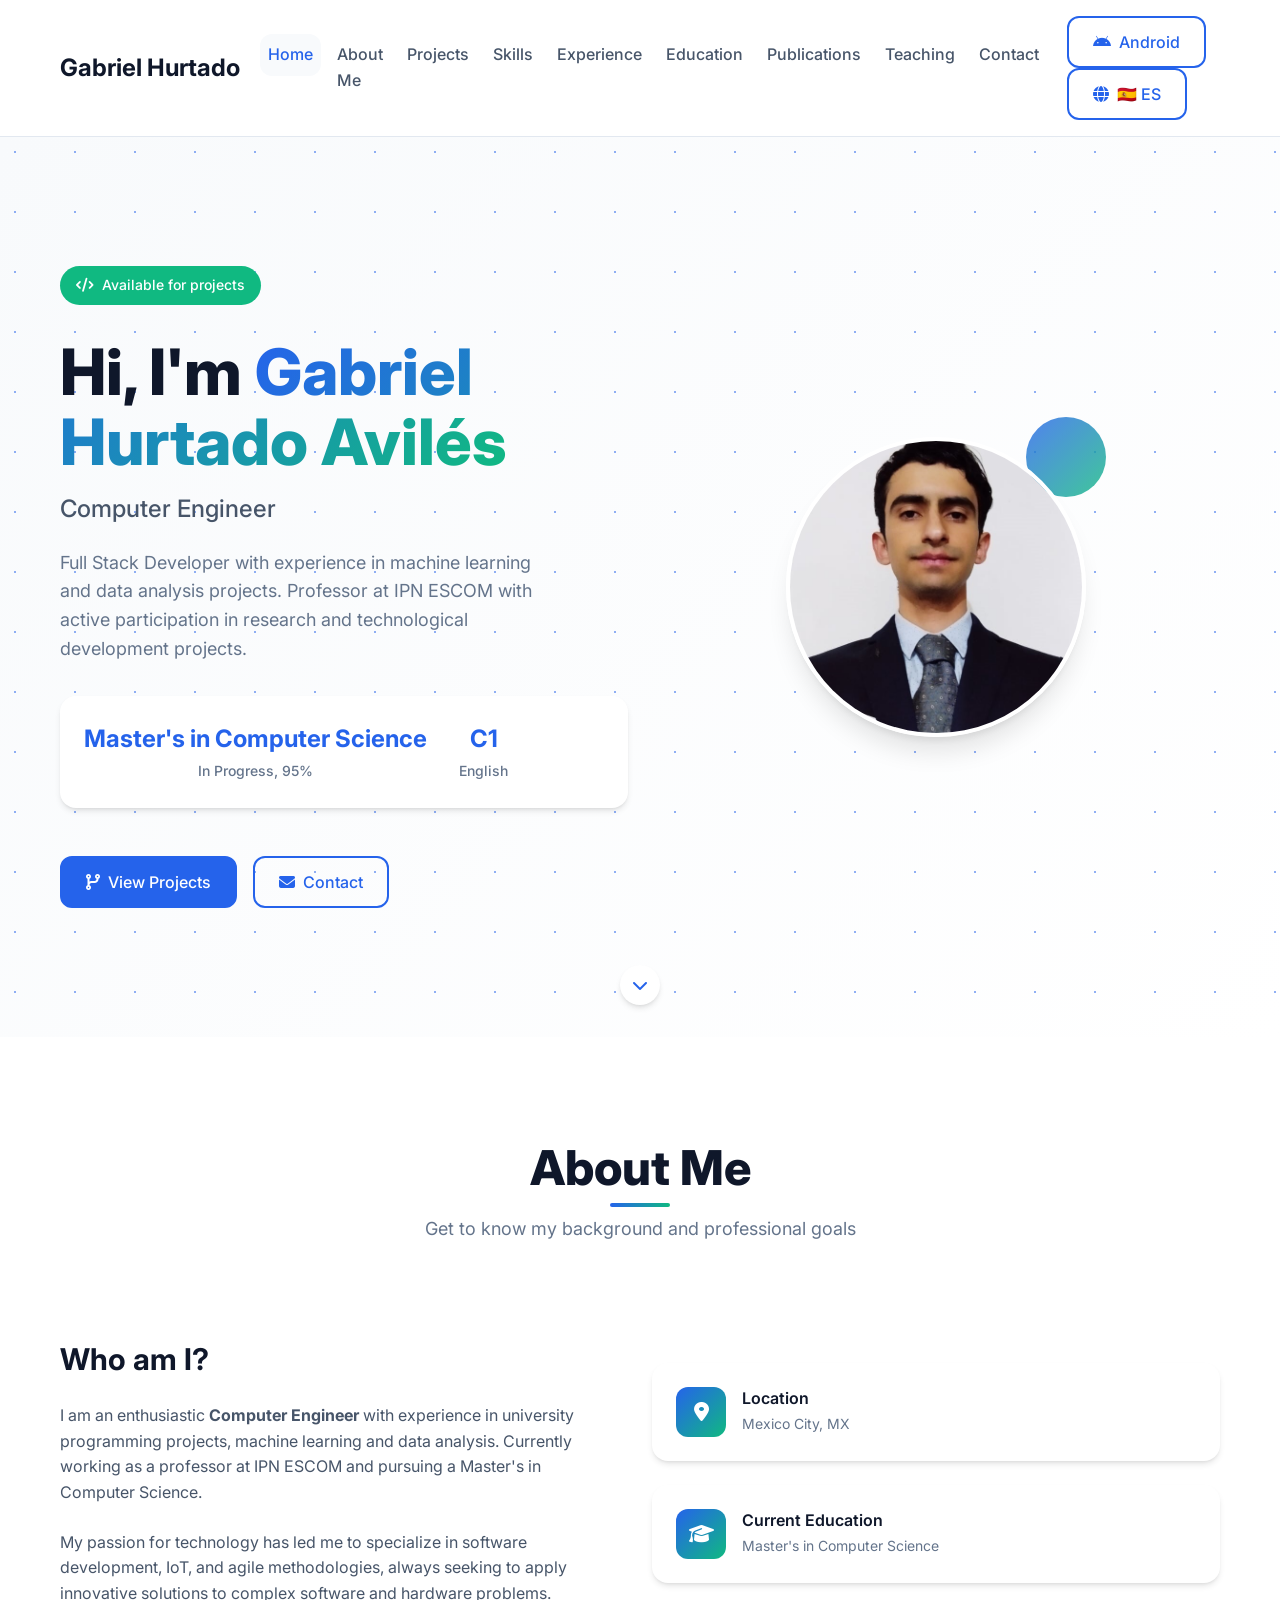
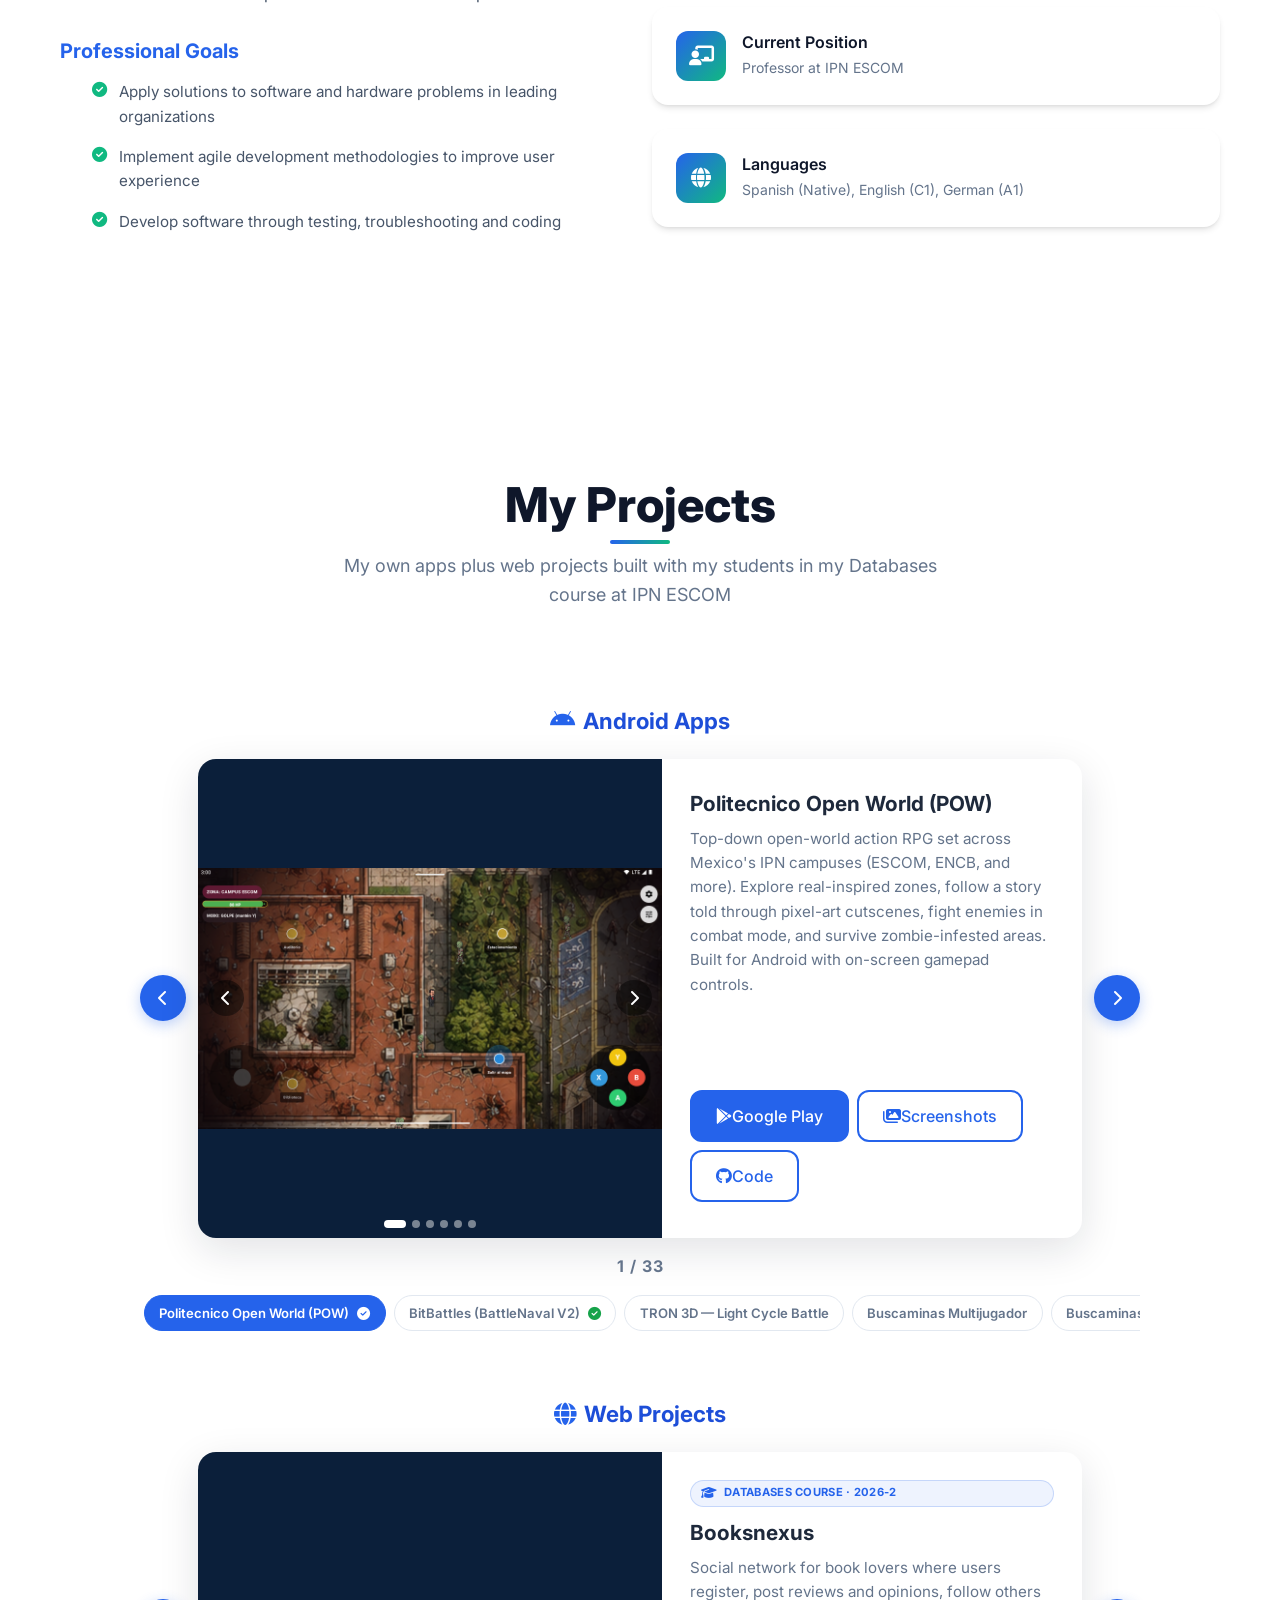
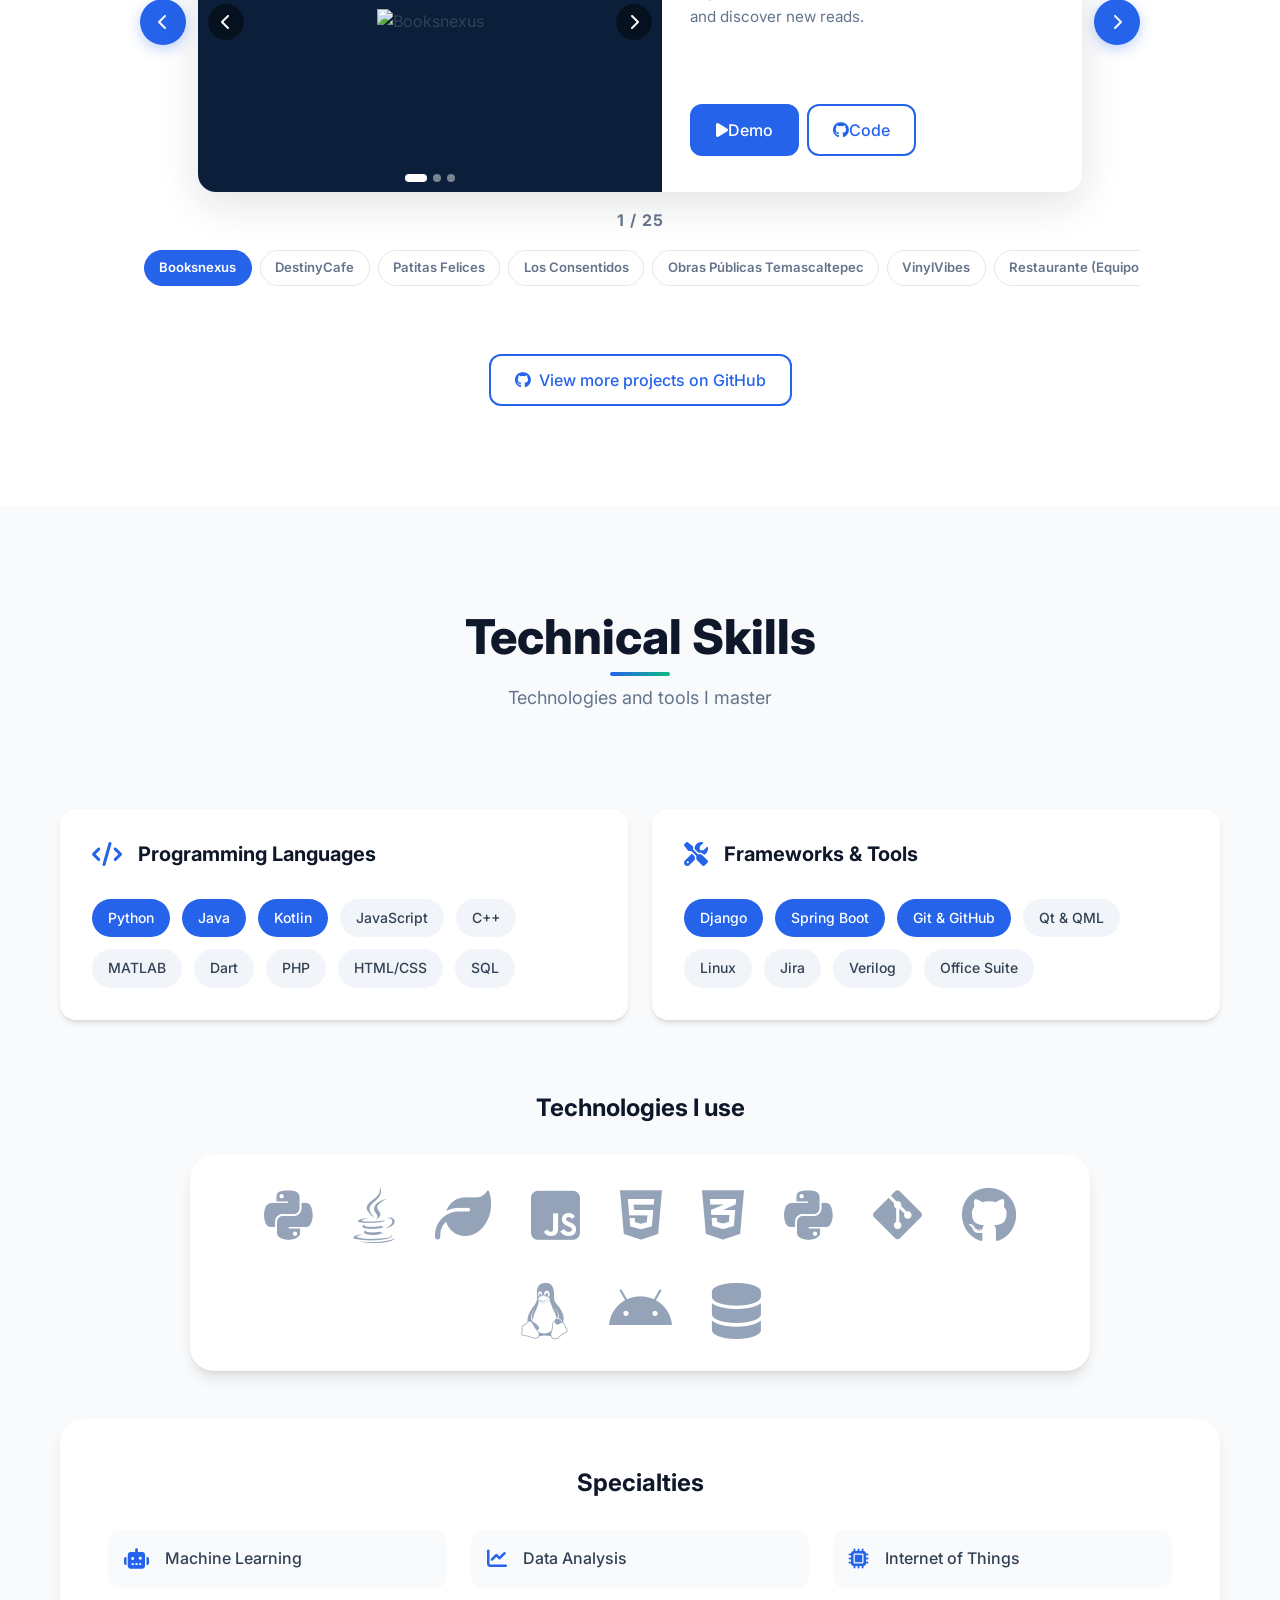
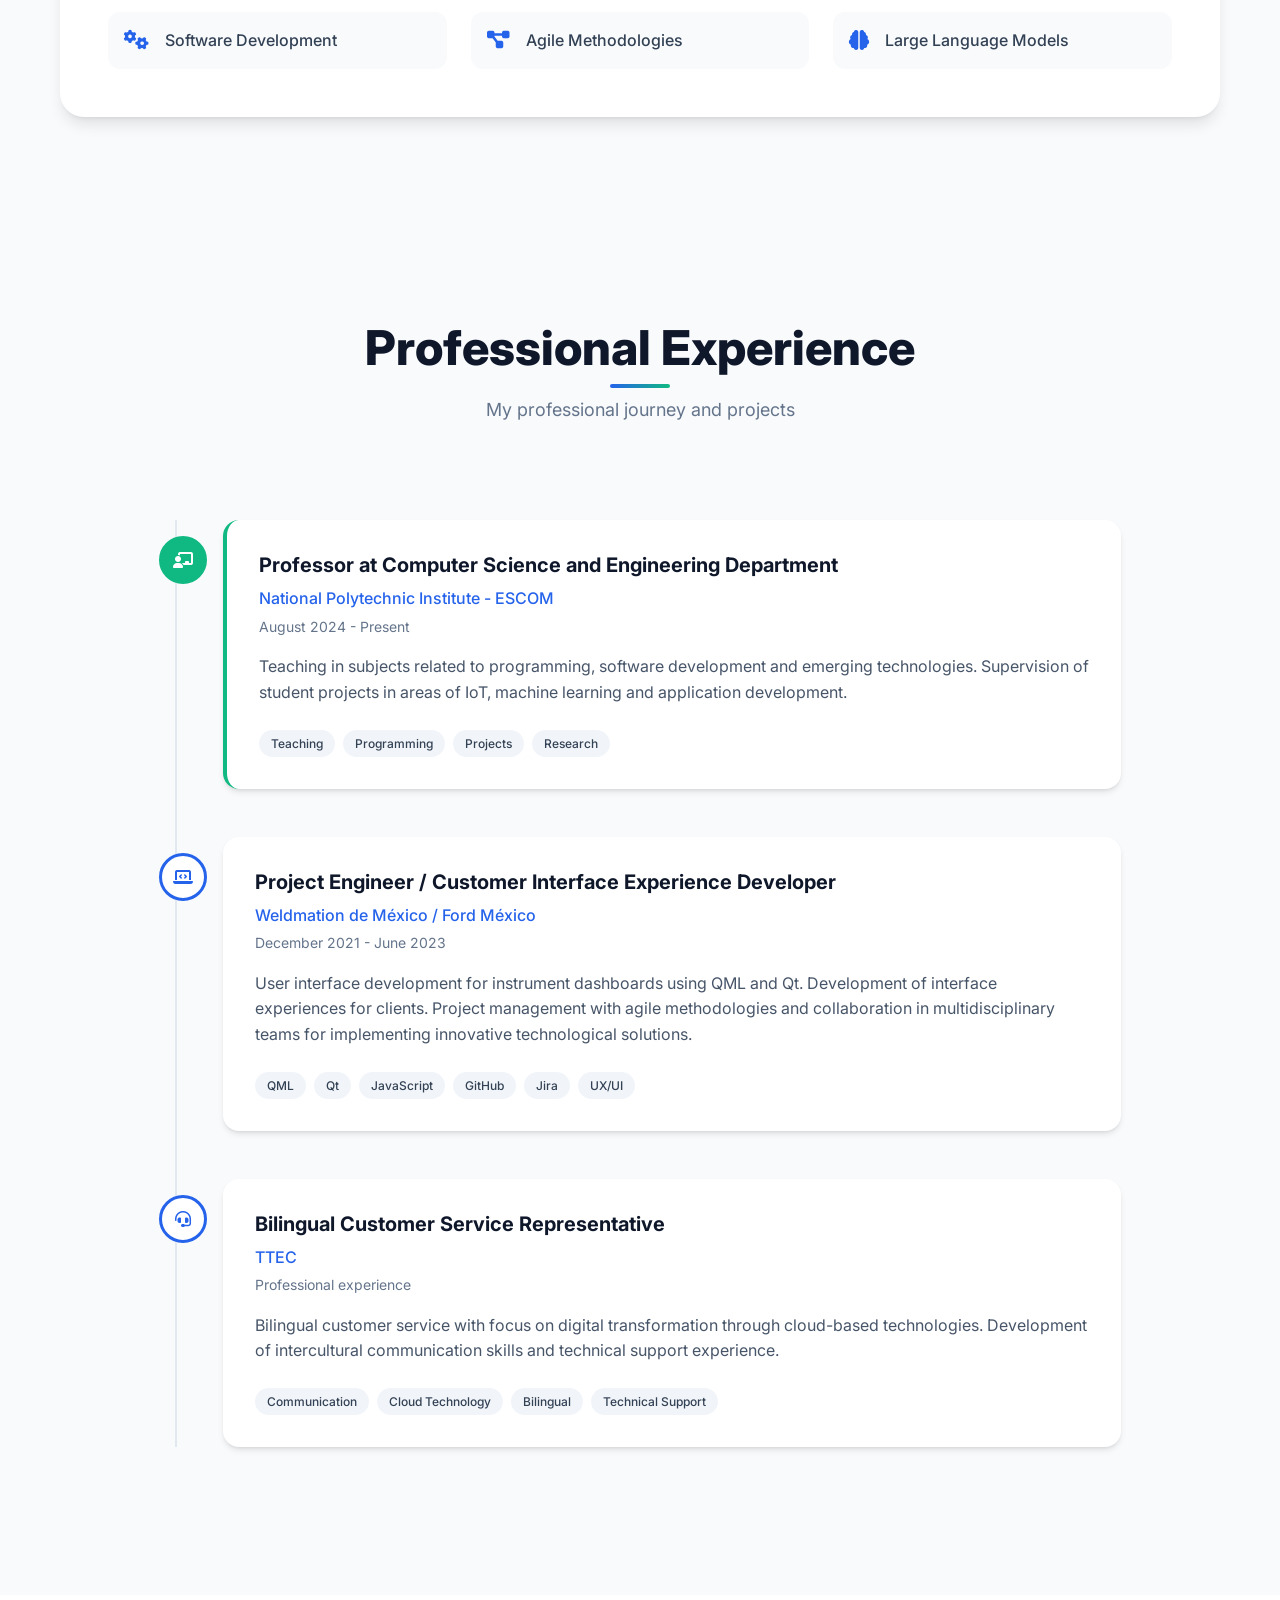
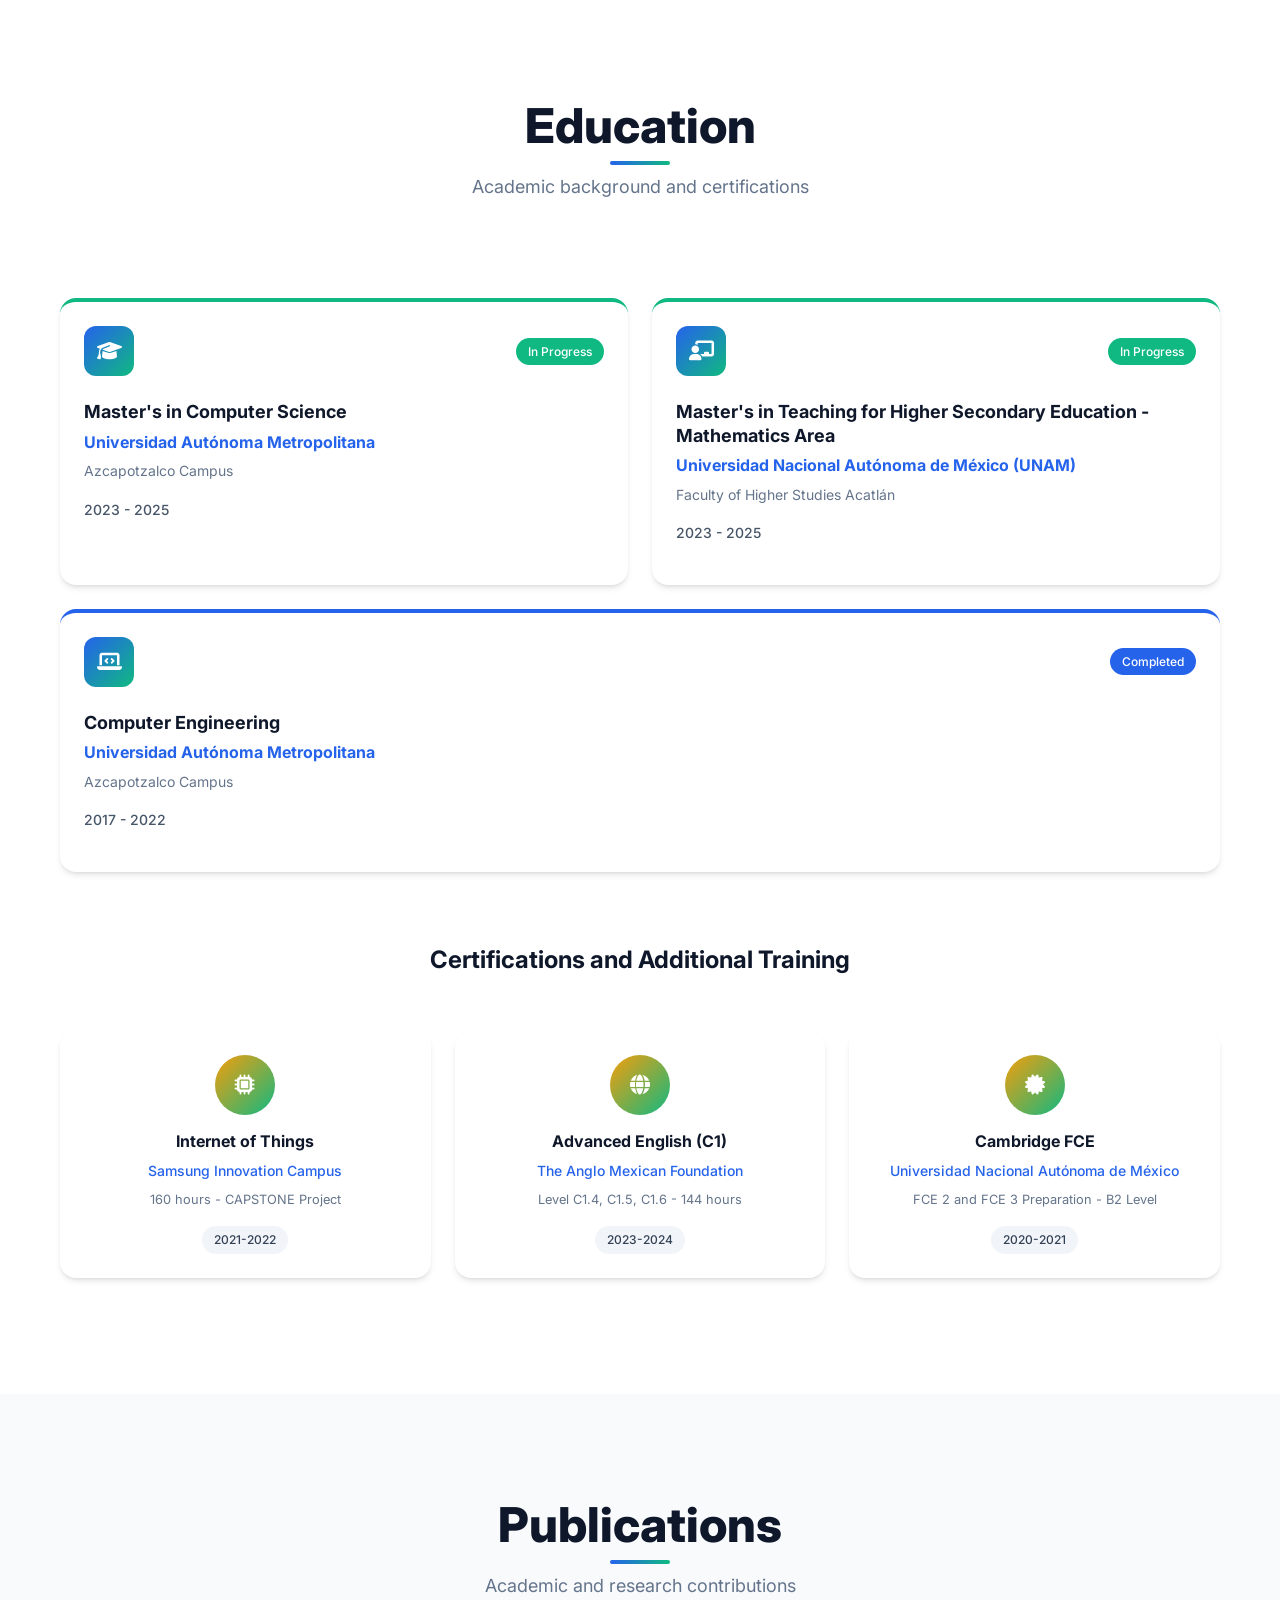
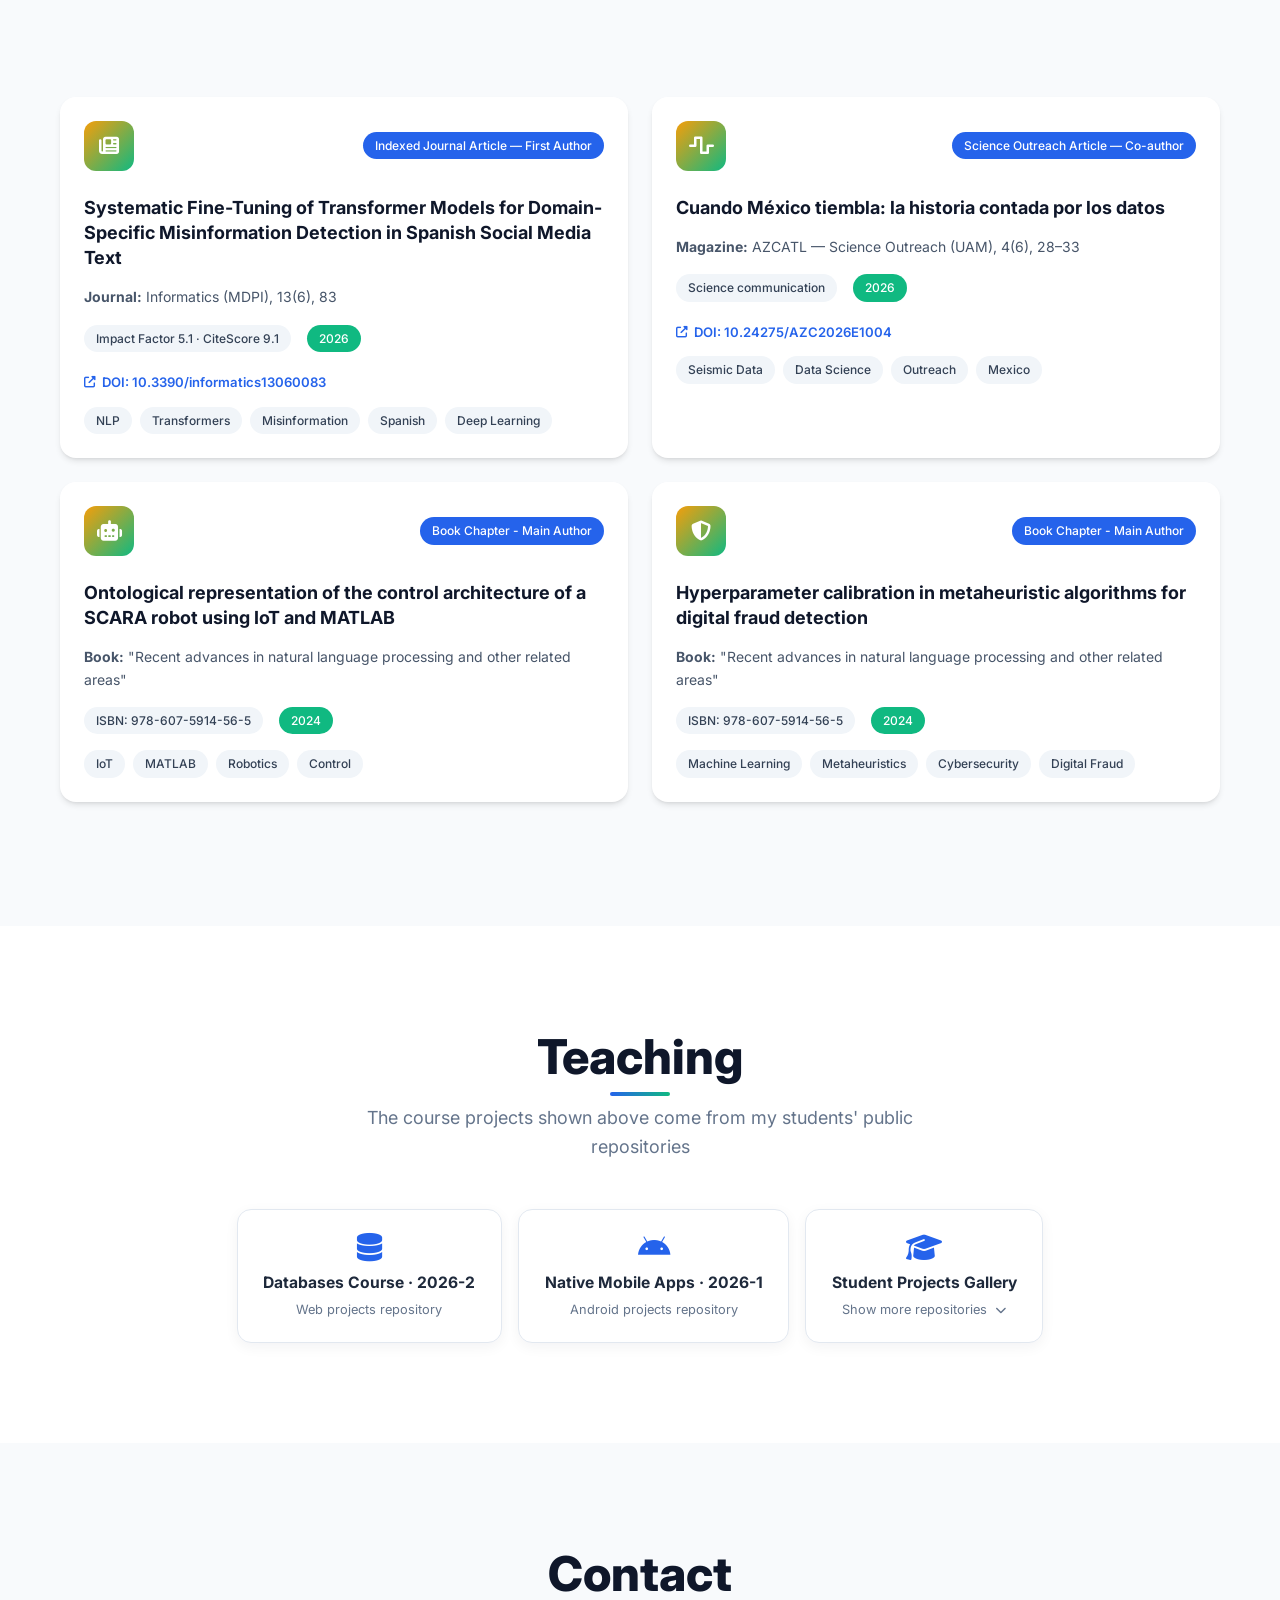
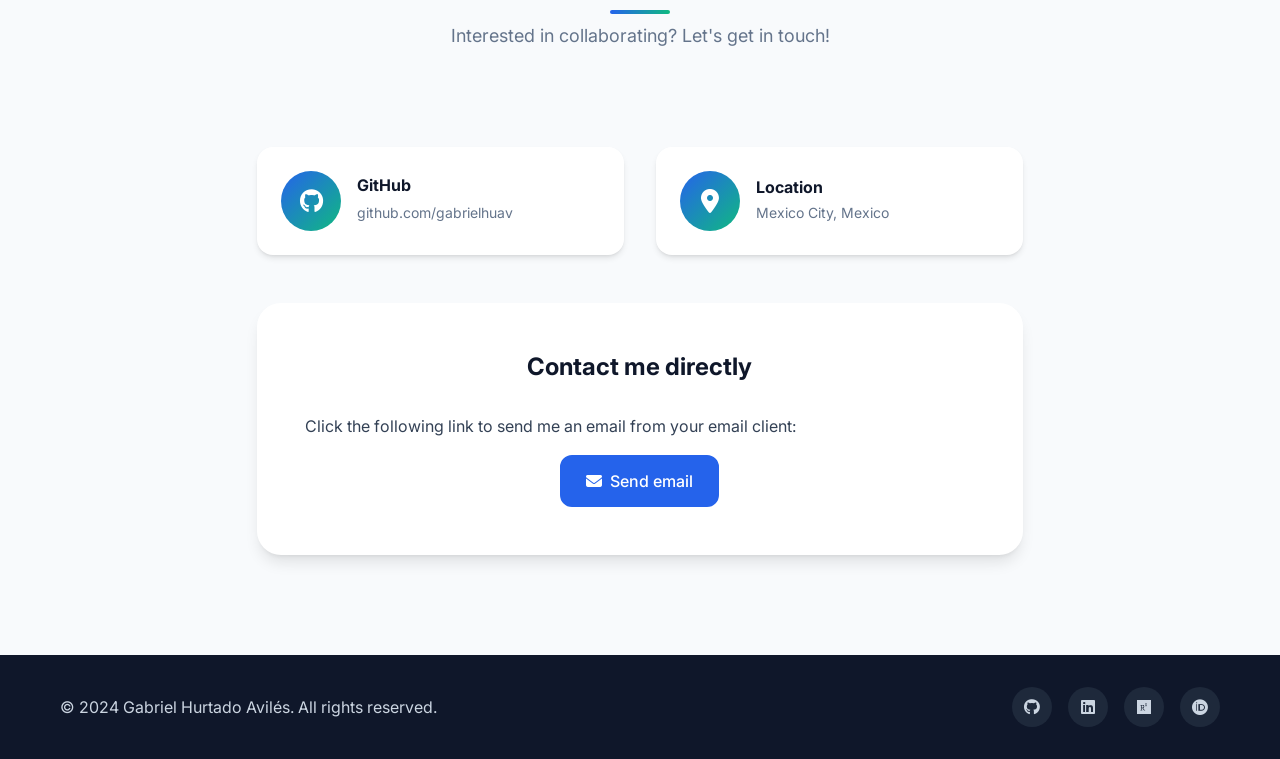
==== commit 9c1ecd51: "Update landing page 2/9 JUL 2026" ====
--- a/index.html
+++ b/index.html
@@ -67,6 +67,10 @@
                 </ul>
                 <!-- Language Switch -->
                 <div class="language-switch">
+                    <a href="android.html" class="btn btn-outline btn-sm language-btn" title="Android-focused design">
+                        <i class="fab fa-android me-1"></i>
+                        Android
+                    </a>
                     <a href="index-es.html" class="btn btn-outline btn-sm language-btn">
                         <i class="fas fa-globe me-1"></i>
                         <span class="flag-icon">🇪🇸</span>
@@ -739,65 +743,37 @@
     <section id="teaching" class="section-padding">
         <div class="container">
             <div class="row">
-                <div class="col-12 text-center mb-5" data-aos="fade-up">
+                <div class="col-12 text-center" data-aos="fade-up">
                     <h2 class="section-title">Teaching</h2>
-                    <p class="section-subtitle">Featured projects from my students</p>
-                </div>
-            </div>
-            <div class="row">
-                <div class="col-lg-12" data-aos="fade-up">
-                    <div class="teaching-showcase">
-                        <div class="showcase-header">
-                            <div class="showcase-icon">
-                                <i class="fas fa-users-cog"></i>
-                            </div>
-                            <h4>Student Projects Gallery</h4>
-                            <p class="showcase-description">
-                                As a professor at ESCOM IPN, I have had the privilege of guiding talented students 
-                                in developing innovative projects in areas such as IoT, software development, 
-                                machine learning and data analysis.
-                            </p>
-                        </div>
-                        
-                        <div class="student-projects-link">
-                            <a href="https://gabrielhuav.github.io/student-projects/" target="_blank" class="btn btn-primary">
-                                <i class="fas fa-external-link-alt me-2"></i>View Student Projects
-                            </a>
-                            <p class="link-description">
-                                Explore projects developed by my students during the course
-                            </p>
-                        </div>
-                        
-                        <!-- Preview Cards -->
-                        <div class="row project-previews">
-                            <div class="col-lg-4 mb-3" data-aos="fade-up" data-aos-delay="100">
-                                <div class="preview-card">
-                                    <div class="preview-icon">
-                                        <i class="fas fa-mobile-alt"></i>
-                                    </div>
-                                    <h6>Mobile Applications</h6>
-                                    <p>Android app development with Kotlin and Flutter</p>
-                                </div>
-                            </div>
-                            <div class="col-lg-4 mb-3" data-aos="fade-up" data-aos-delay="200">
-                                <div class="preview-card">
-                                    <div class="preview-icon">
-                                        <i class="fas fa-microchip"></i>
-                                    </div>
-                                    <h6>IoT Projects</h6>
-                                    <p>Embedded systems with smart sensors</p>
-                                </div>
-                            </div>
-                            <div class="col-lg-4 mb-3" data-aos="fade-up" data-aos-delay="300">
-                                <div class="preview-card">
-                                    <div class="preview-icon">
-                                        <i class="fas fa-brain"></i>
-                                    </div>
-                                    <h6>Machine Learning</h6>
-                                    <p>Applied machine learning algorithms</p>
-                                </div>
-                            </div>
-                        </div>
+                    <p class="section-subtitle">The course projects shown above come from my students' public repositories</p>
+                    <div class="course-repos">
+                        <a class="course-repo-btn" href="https://github.com/gabrielhuav/DB-Coursework-2026-2" target="_blank" rel="noopener">
+                            <i class="fas fa-database"></i>
+                            <span class="repo-title">Databases Course · 2026-2</span>
+                            <span class="repo-sub">Web projects repository</span>
+                        </a>
+                        <a class="course-repo-btn" href="https://github.com/gabrielhuav/MobileApp-Coursework-2026-1" target="_blank" rel="noopener">
+                            <i class="fab fa-android"></i>
+                            <span class="repo-title">Native Mobile Apps · 2026-1</span>
+                            <span class="repo-sub">Android projects repository</span>
+                        </a>
+                        <button class="course-repo-btn course-repo-toggle" type="button" data-target="moreRepos" aria-expanded="false">
+                            <i class="fas fa-graduation-cap"></i>
+                            <span class="repo-title">Student Projects Gallery</span>
+                            <span class="repo-sub">Show more repositories <i class="fas fa-chevron-down toggle-chevron"></i></span>
+                        </button>
+                    </div>
+                    <div class="course-repos course-repos-more" id="moreRepos" hidden>
+                        <a class="course-repo-btn" href="https://github.com/gabrielhuav/DB-Coursework-2026-1" target="_blank" rel="noopener">
+                            <i class="fas fa-database"></i>
+                            <span class="repo-title">Databases Course · 2026-1</span>
+                            <span class="repo-sub">Previous web projects repository</span>
+                        </a>
+                        <a class="course-repo-btn" href="https://gabrielhuav.github.io/student-projects/" target="_blank" rel="noopener">
+                            <i class="fas fa-graduation-cap"></i>
+                            <span class="repo-title">Projects Gallery (site)</span>
+                            <span class="repo-sub">Hosted student showcase</span>
+                        </a>
                     </div>
                 </div>
             </div>
--- a/assets/css/style.css
+++ b/assets/css/style.css
@@ -2138,3 +2138,20 @@
 .pub-doi { display: inline-flex; align-items: center; gap: 0.4rem; font-size: 0.82rem; font-weight: 600; color: var(--primary-color); text-decoration: none; margin: 0.25rem 0 0.85rem; }
 .pub-doi:hover { text-decoration: underline; }
 .pub-doi i { font-size: 0.72rem; }
+
+
+/* ===== Teaching: course repositories ===== */
+.course-repos { display: flex; flex-wrap: wrap; gap: 1rem; justify-content: center; margin-top: 2rem; }
+.course-repo-btn { display: flex; flex-direction: column; align-items: center; gap: 0.3rem; text-decoration: none; background: #fff; border: 1px solid #e2e8f0; border-radius: 14px; padding: 1.4rem 1.6rem; min-width: 230px; transition: all 0.25s ease; box-shadow: 0 4px 14px rgba(15,23,42,0.05); }
+.course-repo-btn:hover { transform: translateY(-4px); border-color: var(--primary-color); box-shadow: 0 10px 28px rgba(37,99,235,0.15); }
+.course-repo-btn > i { font-size: 1.8rem; color: var(--primary-color); margin-bottom: 0.2rem; }
+.course-repo-btn .repo-title { font-weight: 700; color: #1e293b; font-size: 0.98rem; }
+.course-repo-btn .repo-sub { font-size: 0.8rem; color: var(--secondary-color); }
+
+
+/* ===== Teaching: expandable repositories ===== */
+.course-repo-toggle { cursor: pointer; font: inherit; -webkit-appearance: none; appearance: none; }
+.course-repos-more { margin-top: 1rem; }
+.course-repos-more[hidden] { display: none; }
+.course-repo-toggle .toggle-chevron { transition: transform 0.25s ease; margin-left: 0.25rem; font-size: 0.7rem; }
+.course-repo-toggle.open .toggle-chevron { transform: rotate(180deg); }
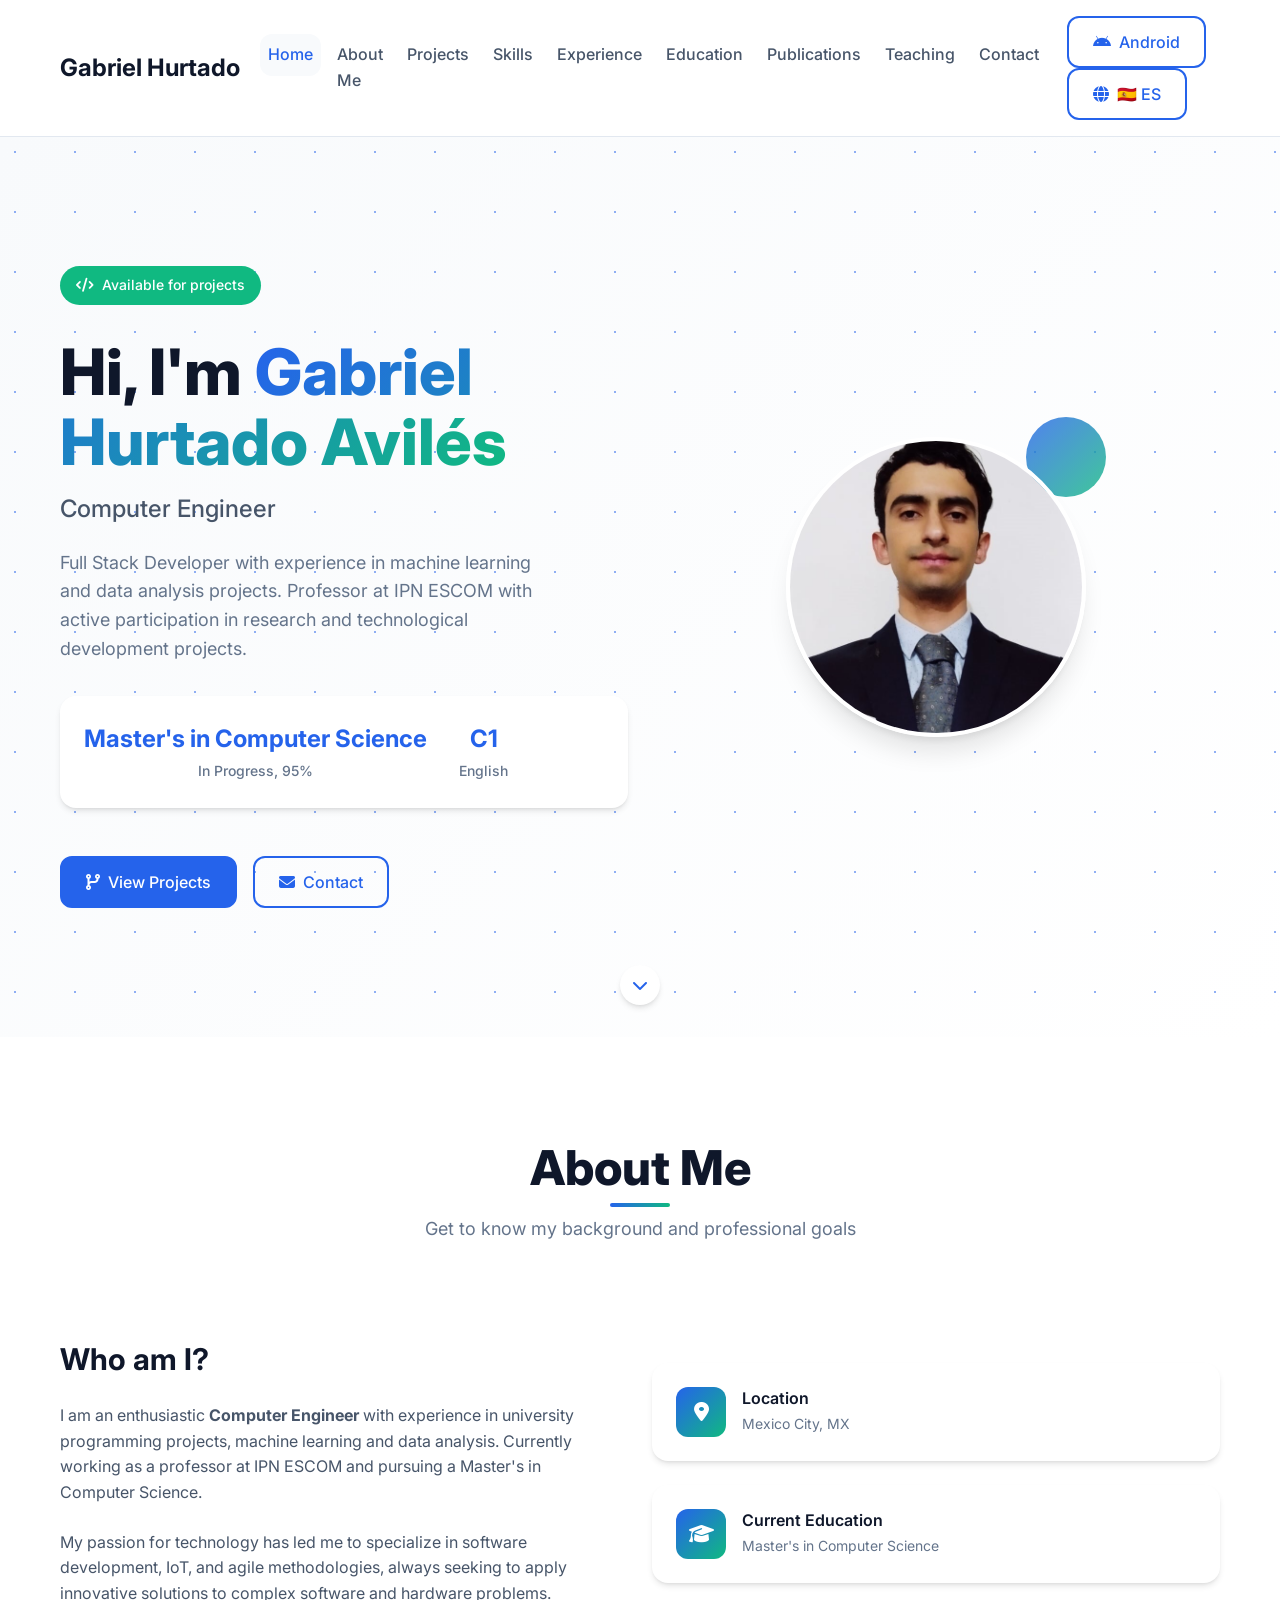
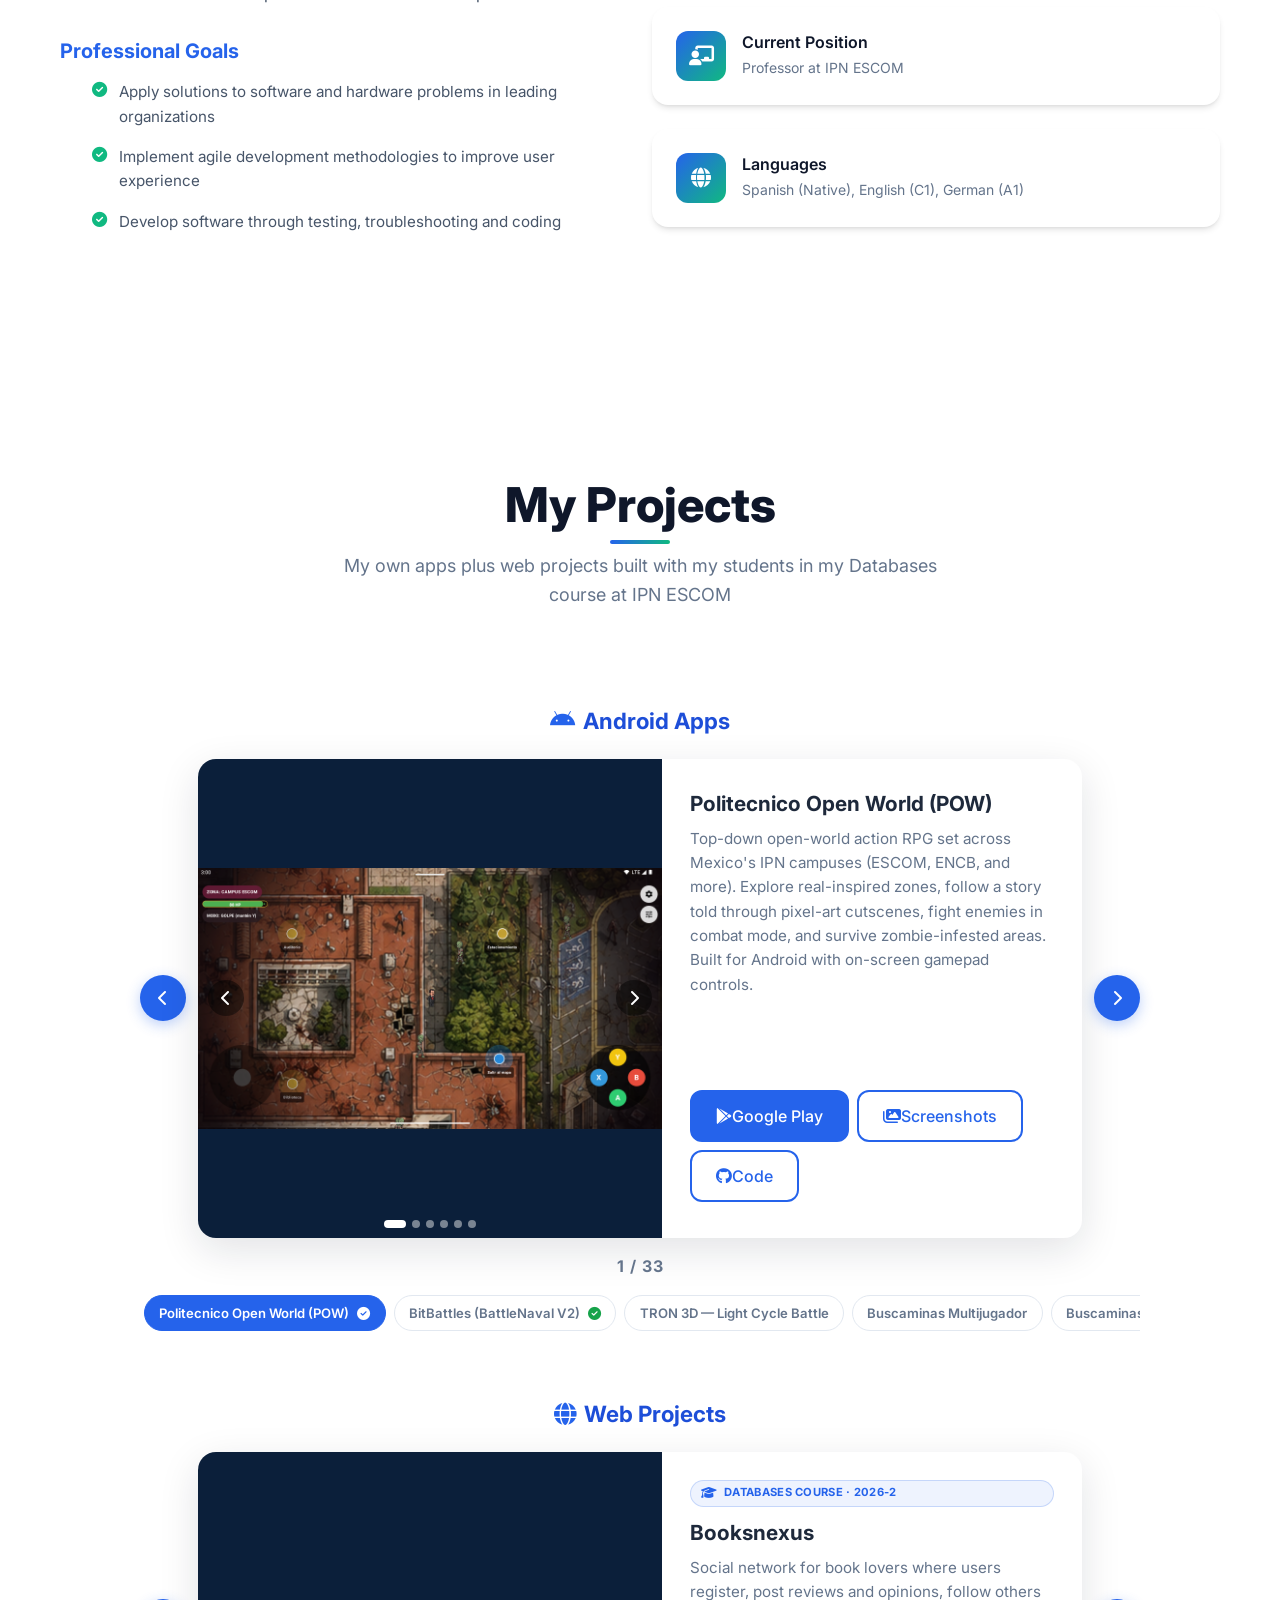
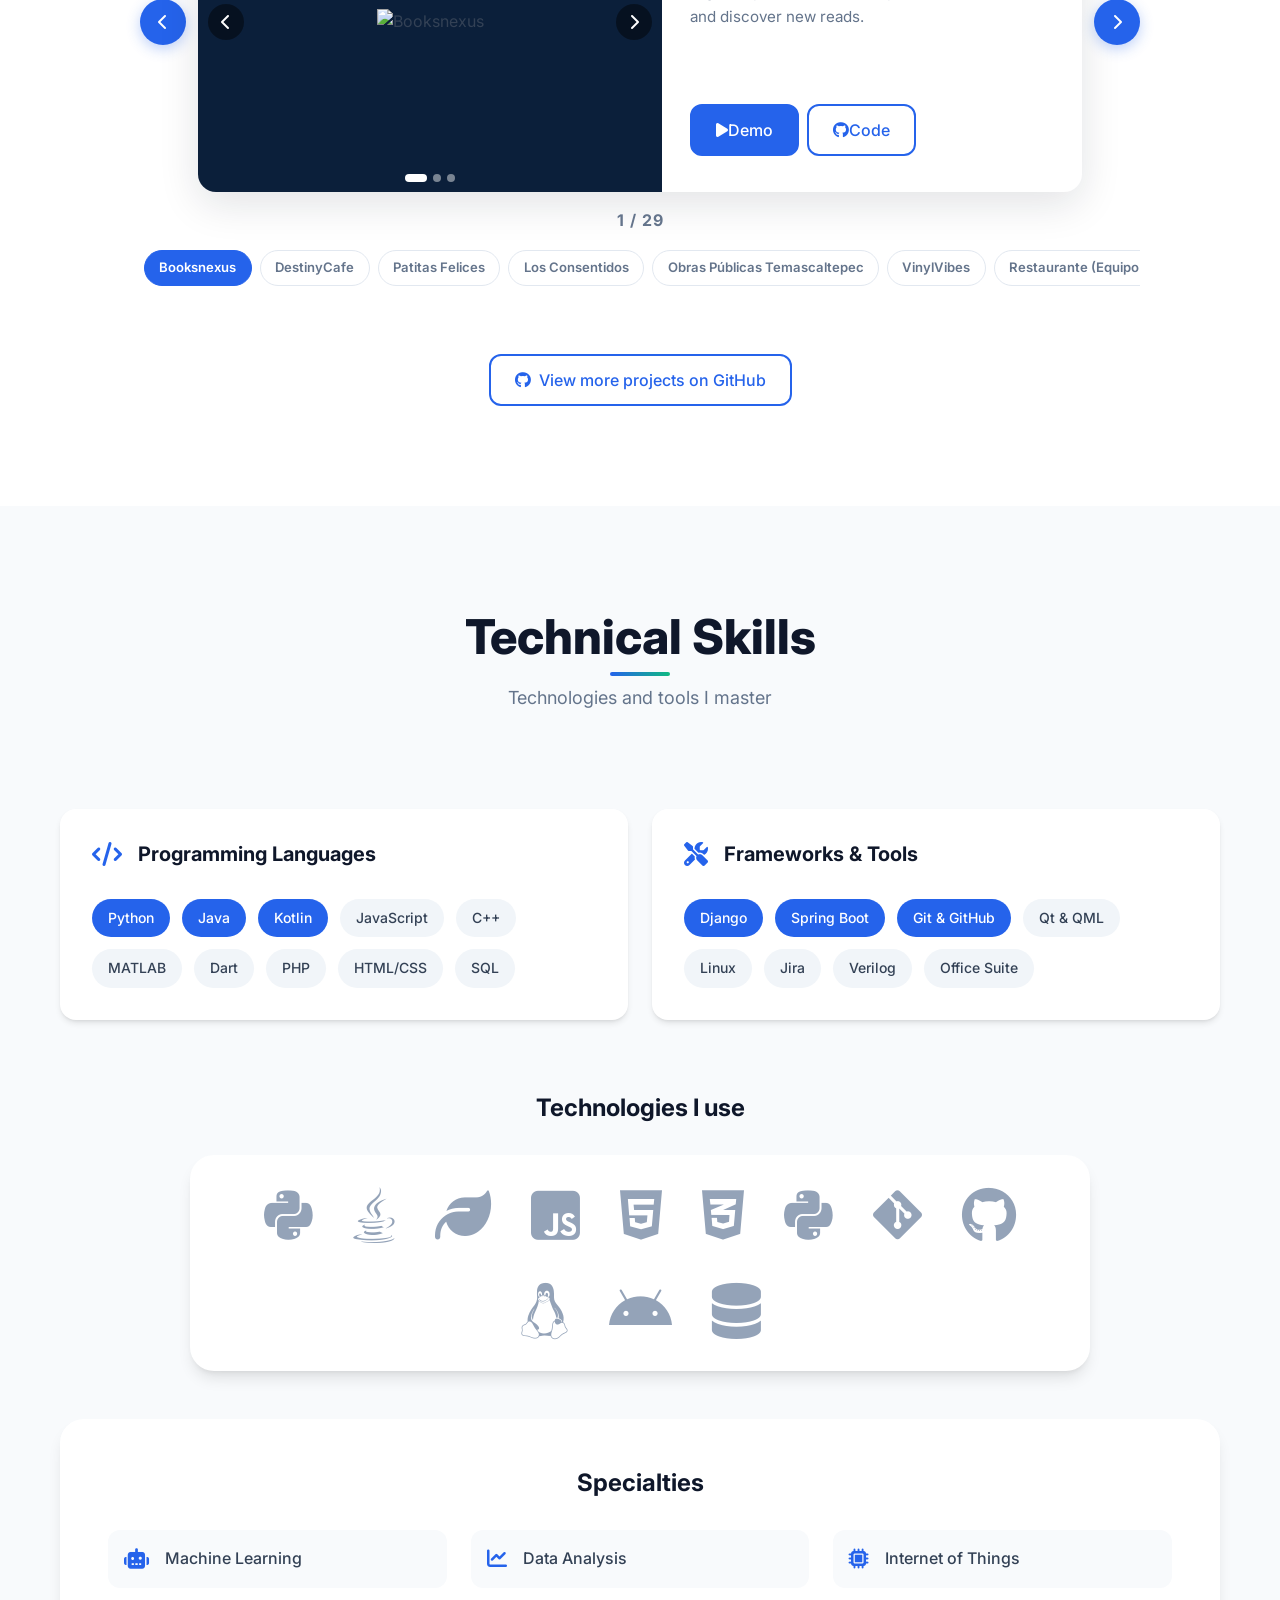
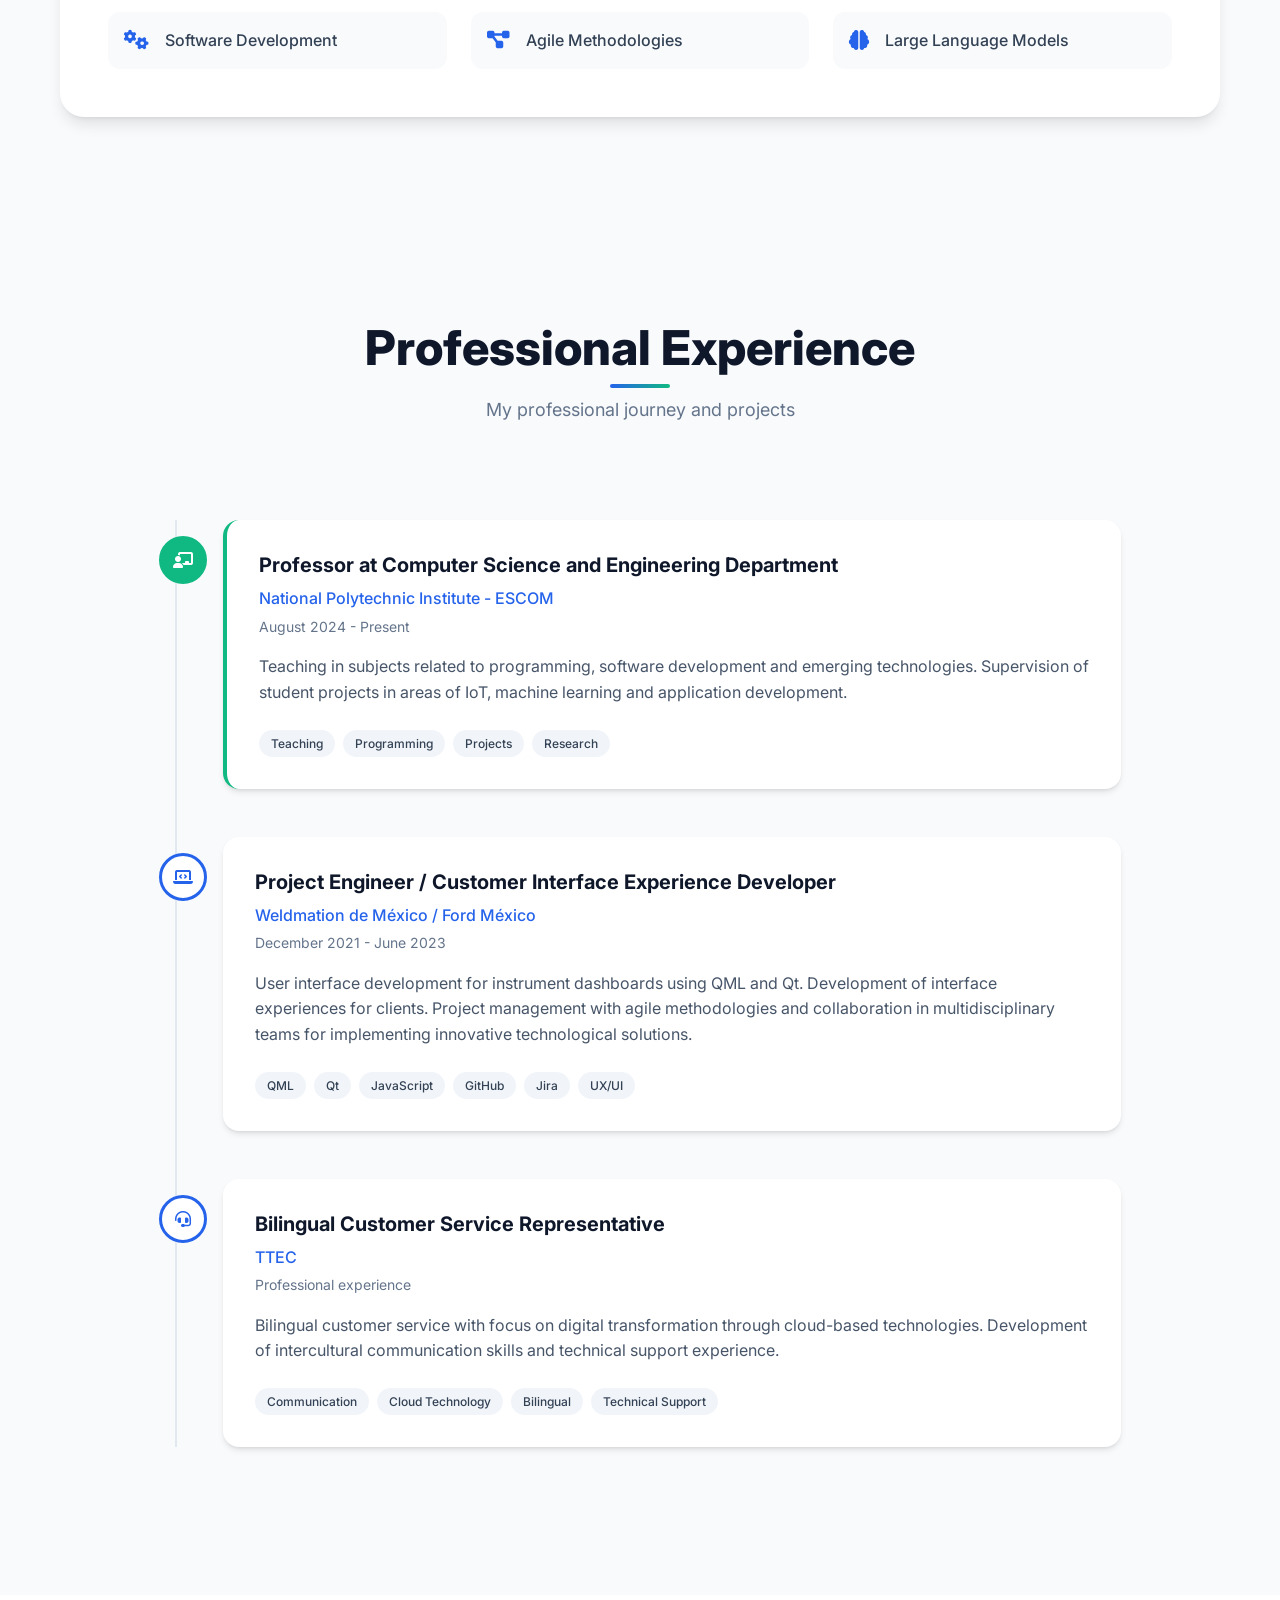
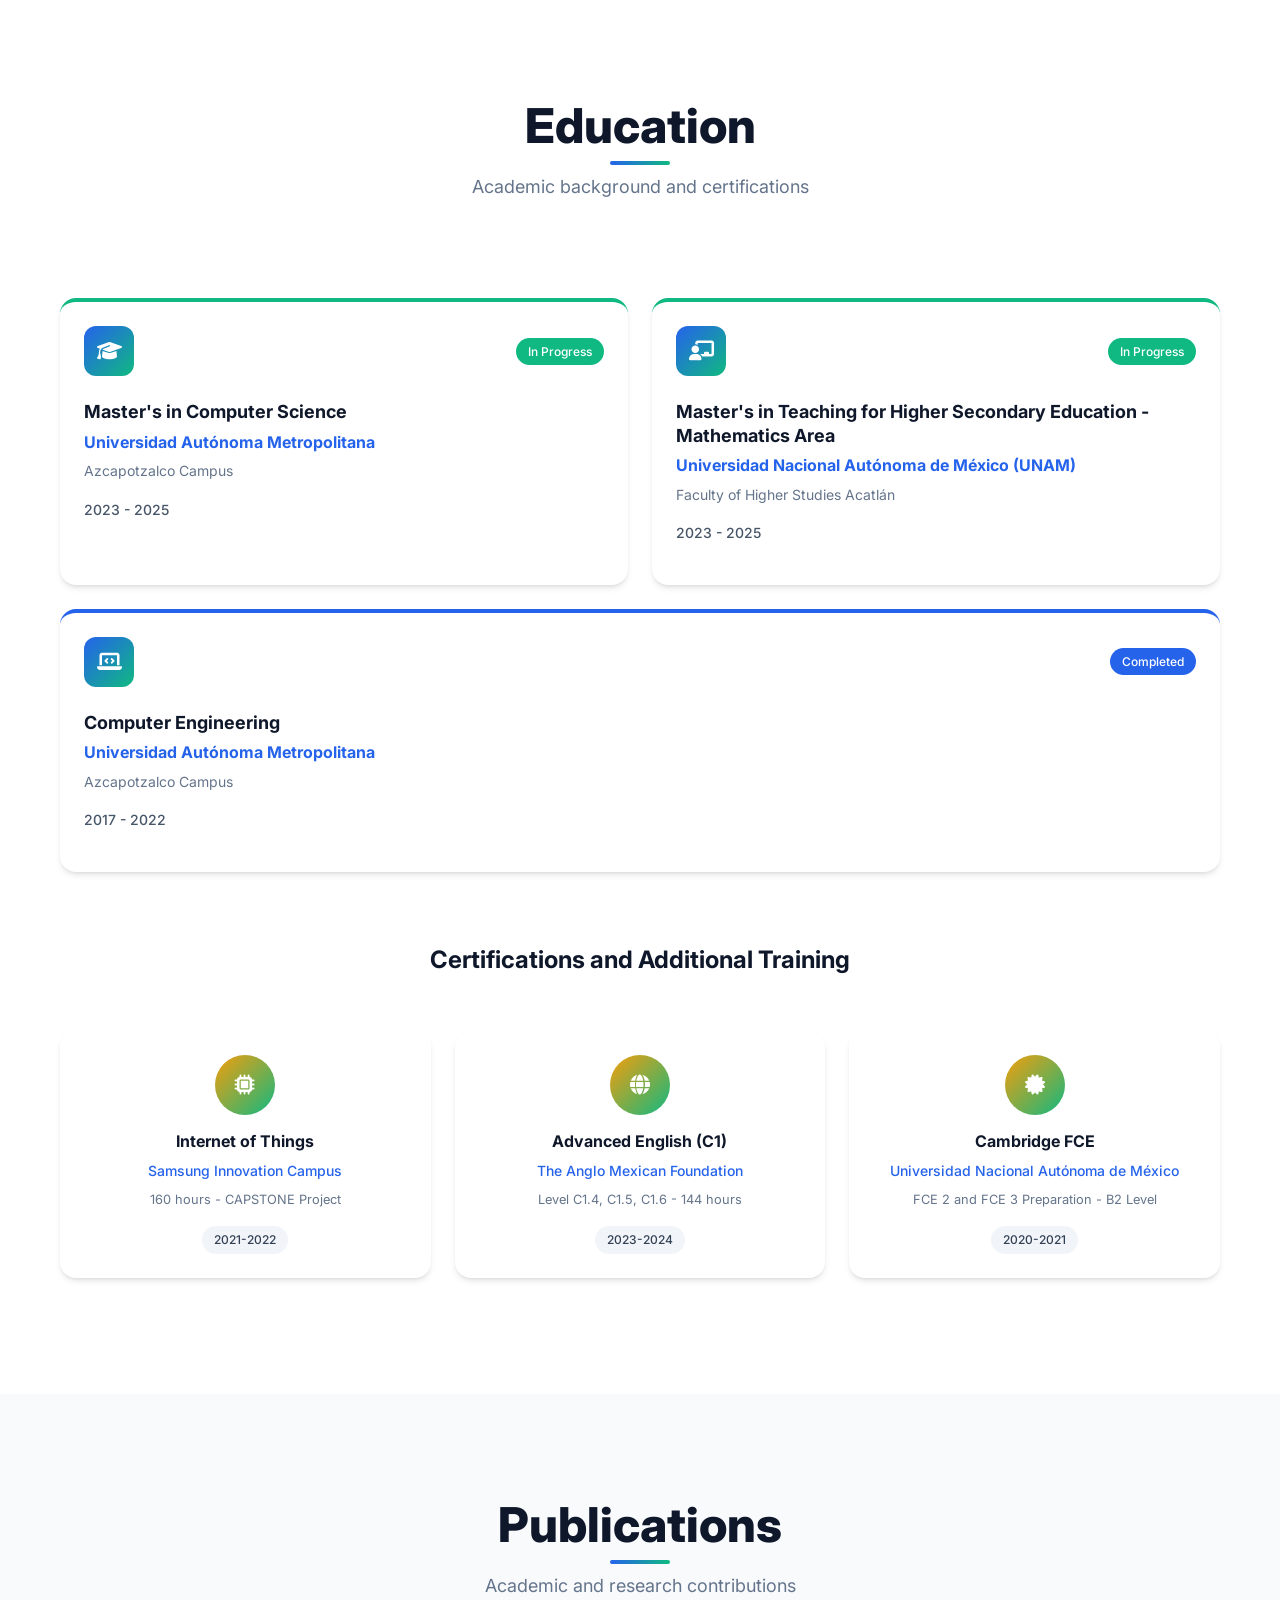
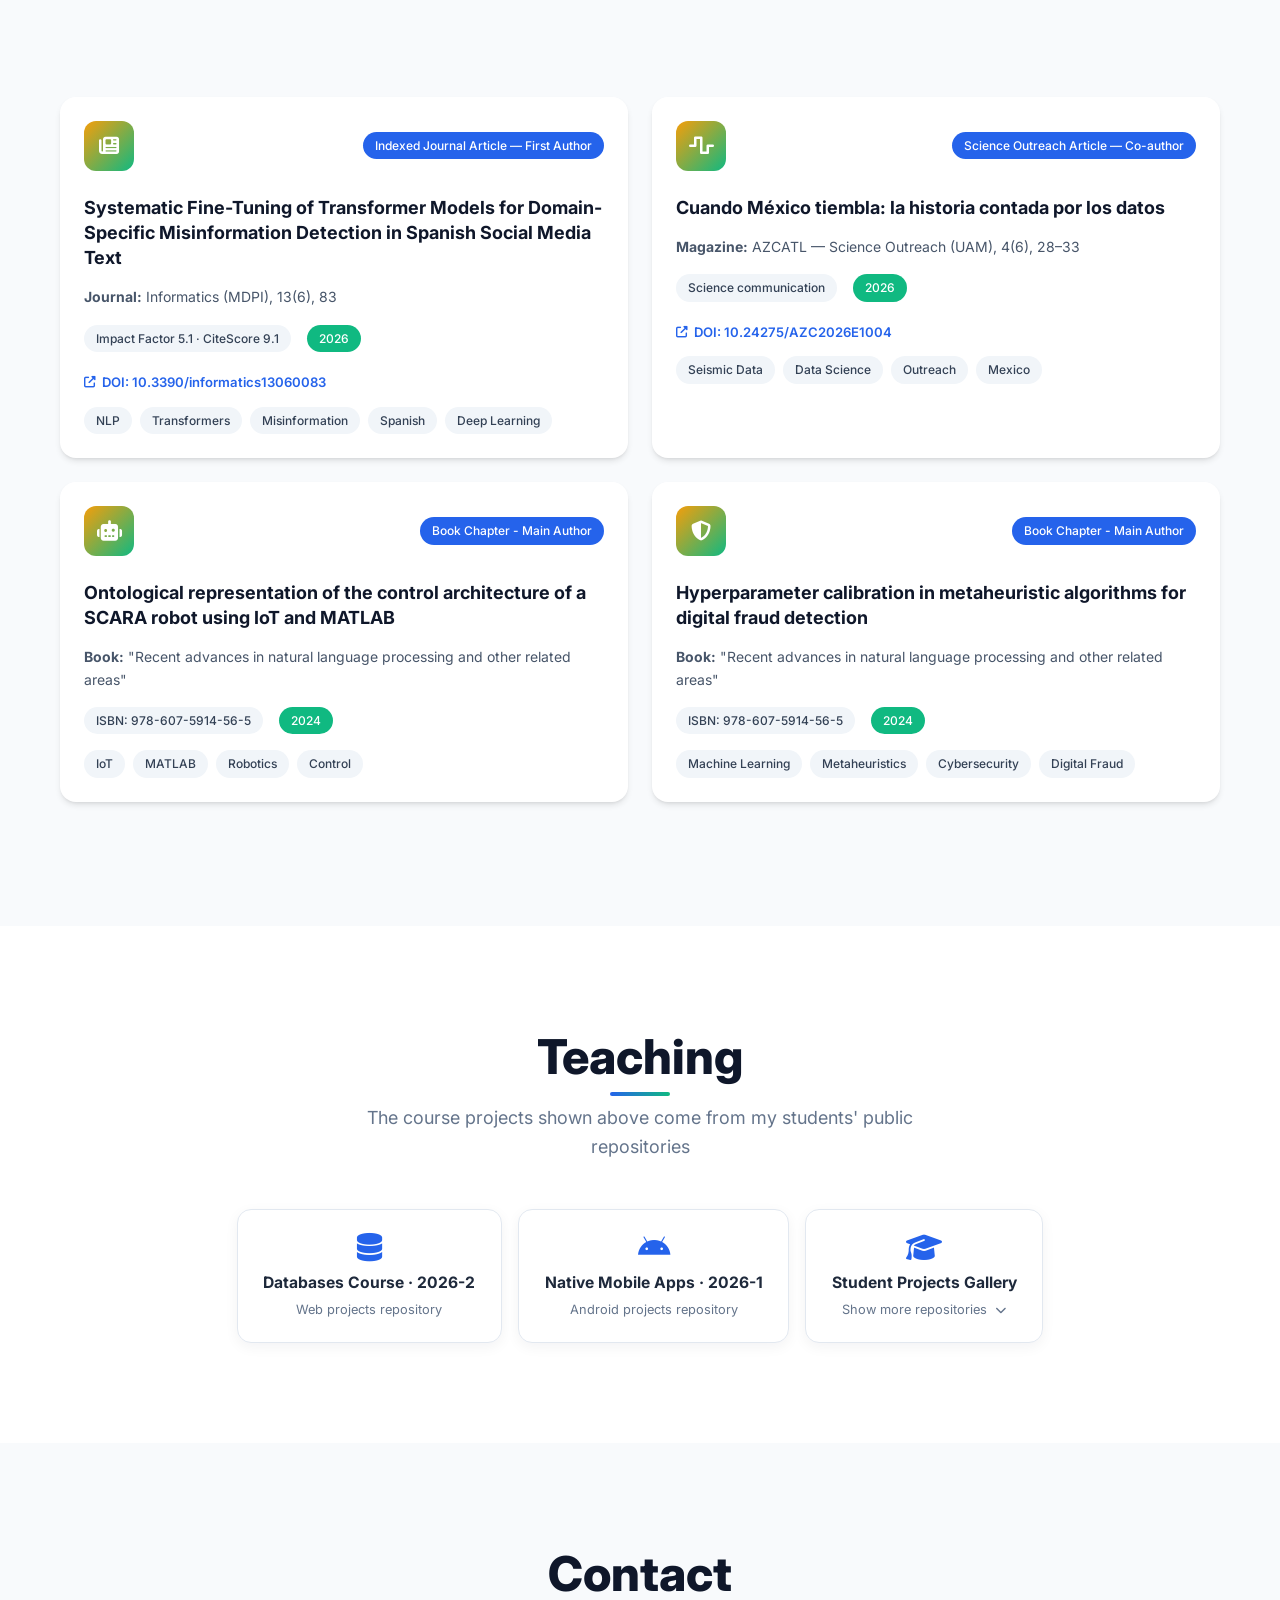
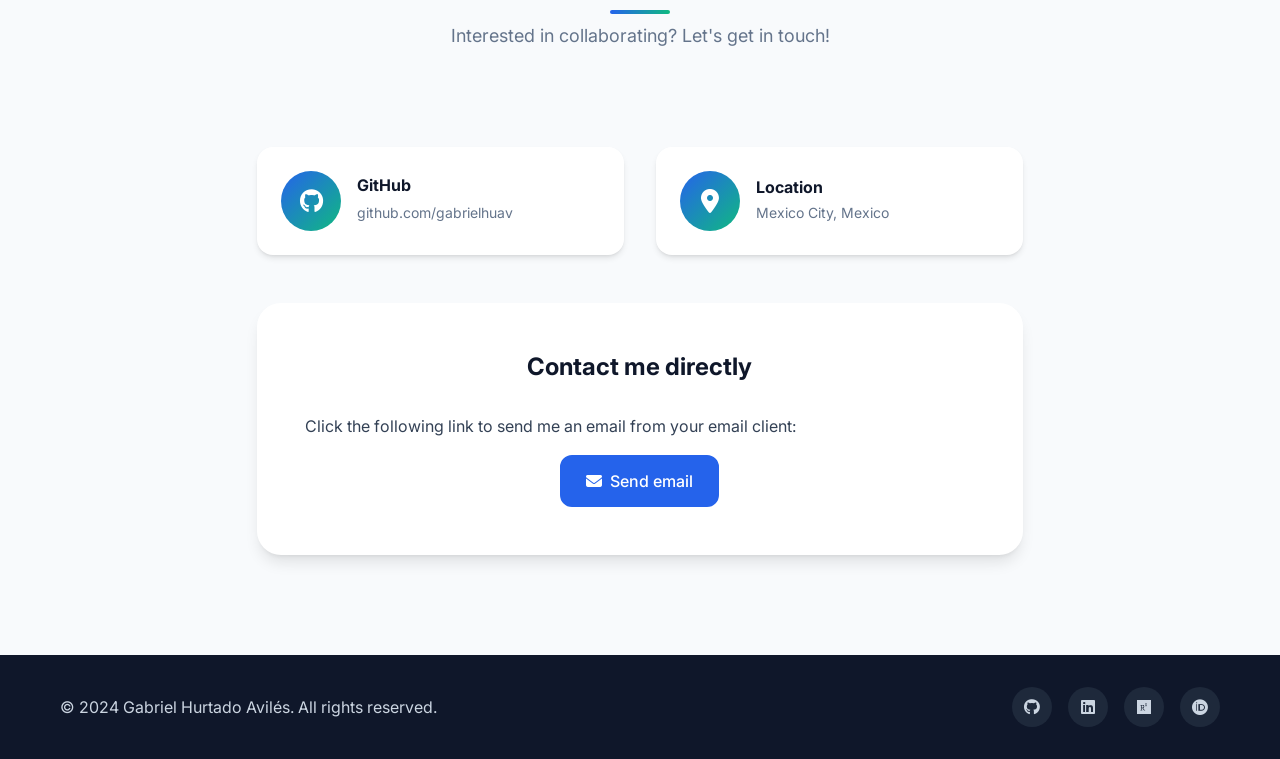
==== commit 726020fc: "Update landing page 3/9 JUL 2026" ====
--- a/index.html
+++ b/index.html
@@ -286,7 +286,7 @@
                 <div class="sc-pills"></div>
             </div>
             <script>
-            window.PROJECT_DATA = {"android": [{"name": "Politecnico Open World (POW)", "desc": "Top-down open-world action RPG set across Mexico's IPN campuses (ESCOM, ENCB, and more). Explore real-inspired zones, follow a story told through pixel-art cutscenes, fight enemies in combat mode, and survive zombie-infested areas. Built for Android with on-screen gamepad controls.", "category": "android", "tech": ["Kotlin", "Android", "Game Dev", "Open World", "Pixel Art", "IPN"], "images": ["assets/images/pow/pow6.png", "assets/images/pow/pow1.png", "assets/images/pow/pow2.png", "assets/images/pow/pow3.png", "assets/images/pow/pow4.png", "assets/images/pow/pow5.png"], "badge": false, "badgeUrl": "", "links": [{"label": "Google Play", "url": "https://play.google.com/store/apps/details?id=ovh.gabrielhuav.pow", "icon": "fab fa-google-play"}, {"label": "Screenshots", "url": "https://github.com/gabrielhuav/PolitecnicoOpenWorld", "icon": "fas fa-images"}, {"label": "Code", "url": "https://github.com/gabrielhuav/PolitecnicoOpenWorld", "icon": "fab fa-github"}]}, {"name": "BitBattles (BattleNaval V2)", "desc": "Educational Android app combining classic Battleship gameplay with computer science concepts. Teaches binary systems, ASCII code, and storage units through interactive tutorials and games. Features single-player AI and Bluetooth multiplayer modes. Developed for UNAM's MADEMS program.", "category": "android", "tech": ["Kotlin", "Android", "Bluetooth", "Educational", "Game Dev", "Binary", "ASCII"], "images": ["assets/images/bitbattles/bitbattles1.png", "assets/images/bitbattles/bitbattles2.png", "assets/images/bitbattles/bitbattles3.png", "assets/images/bitbattles/bitbattles4.png", "assets/images/bitbattles/bitbattles5.png", "assets/images/bitbattles/bitbattles6.png", "assets/images/bitbattles/bitbattles7.png"], "badge": false, "badgeUrl": "", "links": [{"label": "Google Play", "url": "https://play.google.com/store/apps/details?id=ovh.gabrielhuav.battlenaval_v2", "icon": "fab fa-google-play"}, {"label": "Screenshots", "url": "https://github.com/gabrielhuav/BattleNaval_V2/tree/main/screenshots", "icon": "fas fa-images"}, {"label": "Code", "url": "https://github.com/gabrielhuav/BattleNaval_V2", "icon": "fab fa-github"}]}, {"name": "TRON 3D — Light Cycle Battle", "desc": "Tron-style light-cycle battle game where neon trails become lethal walls, with real-time Bluetooth multiplayer.", "category": "android", "tech": ["Kotlin", "LibGDX", "OpenGL ES", "Bluetooth"], "images": ["https://github.com/user-attachments/assets/55153e3e-00cd-4e39-828a-f28eefd3758a", "https://github.com/user-attachments/assets/8d87b7cc-f56f-4cdb-9a30-af94b9842510", "https://github.com/user-attachments/assets/eb533c9e-35f5-4cb0-ad47-6c98be981945"], "badge": true, "badgeUrl": "https://github.com/gabrielhuav/MobileApp-Coursework-2026-1", "badgeText": "Native Mobile Apps Course · 2026-1", "badgeTitle": "Project developed in my Native Mobile App Development course, semester 2026-1. Click for the course repository.", "links": [{"label": "Code", "url": "https://github.com/said153/Juego_LibGDX", "icon": "fab fa-github"}]}, {"name": "Buscaminas Multijugador", "desc": "Two-player Minesweeper built with Jetpack Compose and MVVM, local and Bluetooth modes, stats and saved games.", "category": "android", "tech": ["Kotlin", "Jetpack Compose", "MVVM", "Bluetooth"], "images": ["https://raw.githubusercontent.com/GarciaGarciaAramJesua/Android/main/screenshotsGGAJ/Buscaminas/Buscaminas7.jpeg", "https://raw.githubusercontent.com/GarciaGarciaAramJesua/Android/main/screenshotsGGAJ/Buscaminas/Buscaminas1.jpeg", "https://raw.githubusercontent.com/GarciaGarciaAramJesua/Android/main/screenshotsGGAJ/Buscaminas/Buscaminas2.jpeg", "https://raw.githubusercontent.com/GarciaGarciaAramJesua/Android/main/screenshotsGGAJ/Buscaminas/Buscaminas3.jpeg"], "badge": true, "badgeUrl": "https://github.com/gabrielhuav/MobileApp-Coursework-2026-1", "badgeText": "Native Mobile Apps Course · 2026-1", "badgeTitle": "Project developed in my Native Mobile App Development course, semester 2026-1. Click for the course repository.", "links": [{"label": "Code", "url": "https://github.com/PabloGranados/Juego2P", "icon": "fab fa-github"}]}, {"name": "Buscaminas Multijugador (v2)", "desc": "Local multiplayer Minesweeper variant with custom rules, time limit, autosave and dark mode.", "category": "android", "tech": ["Kotlin", "Jetpack Compose", "Android SDK"], "images": ["https://github.com/user-attachments/assets/d2c719c5-0011-4aea-b42c-fd708bc2a914", "https://github.com/user-attachments/assets/75de9504-3b0a-4c3f-a721-d41468eda1c7", "https://github.com/user-attachments/assets/9aa01ecb-4fe7-46bd-8d29-862cd8846656", "https://github.com/user-attachments/assets/ad89fcd6-f9d6-4273-87fb-57bc08eff068"], "badge": true, "badgeUrl": "https://github.com/gabrielhuav/MobileApp-Coursework-2026-1", "badgeText": "Native Mobile Apps Course · 2026-1", "badgeTitle": "Project developed in my Native Mobile App Development course, semester 2026-1. Click for the course repository.", "links": [{"label": "Code", "url": "https://github.com/cris8pm/DAMN-7CV2", "icon": "fab fa-github"}]}, {"name": "NutriScan AI", "desc": "AI food identifier classifying 62 fruit and vegetable categories with deep learning, running 100% offline on Android.", "category": "android", "tech": ["Python", "TensorFlow", "EfficientNet", "TF Lite"], "images": ["https://github.com/user-attachments/assets/fb995131-4ea8-4112-9aa9-f1d51828eb04", "https://github.com/user-attachments/assets/ee2cb4d2-408a-4fa8-9498-e786dce4418c", "https://github.com/user-attachments/assets/096b9b37-4325-4e9b-a8b3-4ccb48885ca4"], "badge": true, "badgeUrl": "https://github.com/gabrielhuav/MobileApp-Coursework-2026-1", "badgeText": "Native Mobile Apps Course · 2026-1", "badgeTitle": "Project developed in my Native Mobile App Development course, semester 2026-1. Click for the course repository.", "links": [{"label": "Code", "url": "https://github.com/KevinDz11/Identificador-de-frutas-con-ML", "icon": "fab fa-github"}, {"label": "Tutorial", "url": "https://youtu.be/5GjMJrkjf7g", "icon": "fab fa-youtube"}, {"label": "Slides", "url": "https://www.canva.com/design/DAG9lyLCIic/1rKlR4YnadxxEYtAmHNE2g/edit", "icon": "fas fa-file-lines"}]}, {"name": "Chess Multiplayer", "desc": "Lightweight Android chess with touch UI, searchable match history and performance stats.", "category": "android", "tech": ["Kotlin", "Android SDK", "Material Design", "SQLite"], "images": ["https://raw.githubusercontent.com/IrminDev/Chess-Mobile/refs/heads/master/assets/main.jpg", "https://raw.githubusercontent.com/IrminDev/Chess-Mobile/refs/heads/master/assets/match.jpg", "https://raw.githubusercontent.com/IrminDev/Chess-Mobile/refs/heads/master/assets/checkmate.jpg", "https://raw.githubusercontent.com/IrminDev/Chess-Mobile/refs/heads/master/assets/statistics.jpg"], "badge": true, "badgeUrl": "https://github.com/gabrielhuav/MobileApp-Coursework-2026-1", "badgeText": "Native Mobile Apps Course · 2026-1", "badgeTitle": "Project developed in my Native Mobile App Development course, semester 2026-1. Click for the course repository.", "links": [{"label": "Code", "url": "https://github.com/IrminDev/Chess-Mobile", "icon": "fab fa-github"}]}, {"name": "ShareCrypt", "desc": "App to share files and secrets securely via end-to-end encryption with transfer verification.", "category": "android", "tech": ["Kotlin", "Cryptography", "Bluetooth", "WiFi Direct"], "images": ["https://raw.githubusercontent.com/IrminDev/ShareCrypt/refs/heads/main/assets/menu.jpg", "https://raw.githubusercontent.com/IrminDev/ShareCrypt/refs/heads/main/assets/files.jpg", "https://raw.githubusercontent.com/IrminDev/ShareCrypt/refs/heads/main/assets/secrets.jpg", "https://raw.githubusercontent.com/IrminDev/ShareCrypt/refs/heads/main/assets/key_man.jpg"], "badge": true, "badgeUrl": "https://github.com/gabrielhuav/MobileApp-Coursework-2026-1", "badgeText": "Native Mobile Apps Course · 2026-1", "badgeTitle": "Project developed in my Native Mobile App Development course, semester 2026-1. Click for the course repository.", "links": [{"label": "Code", "url": "https://github.com/IrminDev/ShareCrypt", "icon": "fab fa-github"}]}, {"name": "Explorador de Archivos", "desc": "File manager with internal/external storage navigation, CRUD operations and IPN/ESCOM themes.", "category": "android", "tech": ["Kotlin", "Material Design 3"], "images": ["https://github.com/user-attachments/assets/14f39f28-8a89-4cc7-a06e-944baecd2960", "https://github.com/user-attachments/assets/07833bde-68c2-439b-a2b8-d0c0fe5da5a3", "https://github.com/user-attachments/assets/4811e457-995d-48f4-82a1-b374fab71c4e", "https://github.com/user-attachments/assets/0fa78a21-718d-4e5d-addb-7590c9cac8f3"], "badge": true, "badgeUrl": "https://github.com/gabrielhuav/MobileApp-Coursework-2026-1", "badgeText": "Native Mobile Apps Course · 2026-1", "badgeTitle": "Project developed in my Native Mobile App Development course, semester 2026-1. Click for the course repository.", "links": [{"label": "Code", "url": "https://github.com/DiFlyy/Practica_3", "icon": "fab fa-github"}]}, {"name": "Explorador de Archivos (v2)", "desc": "Storage manager with directory navigation, Storage Access Framework and an optimized RecyclerView.", "category": "android", "tech": ["Kotlin", "Coroutines", "SAF", "RecyclerView"], "images": ["https://github.com/user-attachments/assets/0411c58f-e223-42d4-87e2-115519bbe137", "https://github.com/user-attachments/assets/aaf74c4e-2f12-4fc4-91e0-96522c3ed815", "https://github.com/user-attachments/assets/c8c37aa3-3aa5-435a-855b-c7e146f2ecf9"], "badge": true, "badgeUrl": "https://github.com/gabrielhuav/MobileApp-Coursework-2026-1", "badgeText": "Native Mobile Apps Course · 2026-1", "badgeTitle": "Project developed in my Native Mobile App Development course, semester 2026-1. Click for the course repository.", "links": [{"label": "Code", "url": "https://github.com/TonyRV8/Pr-ctica-3-Aplicaciones-nativas", "icon": "fab fa-github"}]}, {"name": "Memorama Colorido", "desc": "Memory game with solo, local versus and Bluetooth modes, with particle effects in LibGDX.", "category": "android", "tech": ["Kotlin", "LibGDX", "OpenGL ES", "Bluetooth"], "images": ["https://github.com/user-attachments/assets/7248e79d-bfe1-4889-b6c8-f180cba9e4ca", "https://github.com/user-attachments/assets/b223774d-0ca3-464f-8df1-e52e70c0019a"], "badge": true, "badgeUrl": "https://github.com/gabrielhuav/MobileApp-Coursework-2026-1", "badgeText": "Native Mobile Apps Course · 2026-1", "badgeTitle": "Project developed in my Native Mobile App Development course, semester 2026-1. Click for the course repository.", "links": [{"label": "Code", "url": "https://github.com/Gabriel024226/juegopara2jugadoresgratis", "icon": "fab fa-github"}]}, {"name": "Memorama (Local / IA / Bluetooth)", "desc": "Memory game with local, vs AI and Bluetooth modes, plus saved-match replays stored in XML.", "category": "android", "tech": ["Kotlin", "Jetpack Compose", "Material 3", "Bluetooth"], "images": ["https://github.com/SoyLeth/Desarrollo_de_aplicaciones_moviles_nativas/blob/master/Juego%20Memorama/images/img1.jpg?raw=true", "https://github.com/SoyLeth/Desarrollo_de_aplicaciones_moviles_nativas/raw/master/Juego%20Memorama/images/img2.jpg", "https://github.com/SoyLeth/Desarrollo_de_aplicaciones_moviles_nativas/raw/master/Juego%20Memorama/images/img5.jpg", "https://github.com/SoyLeth/Desarrollo_de_aplicaciones_moviles_nativas/raw/master/Juego%20Memorama/images/img6.jpg"], "badge": true, "badgeUrl": "https://github.com/gabrielhuav/MobileApp-Coursework-2026-1", "badgeText": "Native Mobile Apps Course · 2026-1", "badgeTitle": "Project developed in my Native Mobile App Development course, semester 2026-1. Click for the course repository.", "links": [{"label": "Code", "url": "https://github.com/SoyLeth/Desarrollo_de_aplicaciones_moviles_nativas", "icon": "fab fa-github"}]}, {"name": "Conecta 4", "desc": "Connect 4 with local, vs AI and Bluetooth multiplayer modes, plus match history.", "category": "android", "tech": ["Kotlin", "Android SDK", "Bluetooth"], "images": ["https://github.com/user-attachments/assets/0b08ae78-b96b-46a4-bbde-f8882aaeda59", "https://github.com/user-attachments/assets/fe4f2ec6-978b-4110-a59f-3a9dfcfa93cf", "https://github.com/user-attachments/assets/c44fe8d6-7f86-4b64-ae00-d1b1bb74387a", "https://github.com/user-attachments/assets/5d2e7c5c-3118-46d9-b082-6ec5fd46ceba"], "badge": true, "badgeUrl": "https://github.com/gabrielhuav/MobileApp-Coursework-2026-1", "badgeText": "Native Mobile Apps Course · 2026-1", "badgeTitle": "Project developed in my Native Mobile App Development course, semester 2026-1. Click for the course repository.", "links": [{"label": "Code", "url": "https://github.com/RuloMtz93/Raul_Martinez_Moviles_7CV2-2025", "icon": "fab fa-github"}]}, {"name": "Blackjack (21)", "desc": "Classic Blackjack for two players vs the house, Bluetooth multiplayer and match history.", "category": "android", "tech": ["Kotlin", "Bluetooth"], "images": ["https://github.com/user-attachments/assets/066090a5-69e5-4c8f-b8e1-6aa04ff91c83", "https://github.com/user-attachments/assets/9b348486-b3f8-4883-b5f2-a59b8fcfa4b2", "https://github.com/user-attachments/assets/77e6e80e-4637-4490-bd94-2170a476263c", "https://github.com/user-attachments/assets/25b9673e-bee8-4ebd-8182-ba21076247b7"], "badge": true, "badgeUrl": "https://github.com/gabrielhuav/MobileApp-Coursework-2026-1", "badgeText": "Native Mobile Apps Course · 2026-1", "badgeTitle": "Project developed in my Native Mobile App Development course, semester 2026-1. Click for the course repository.", "links": [{"label": "Code", "url": "https://github.com/Brandonttt/Juego", "icon": "fab fa-github"}]}, {"name": "Tiro al Blanco", "desc": "Local multiplayer game where two players shoot marbles at a target, controlling aim and power by touch.", "category": "android", "tech": ["Kotlin", "Touch", "JSON"], "images": ["https://github.com/user-attachments/assets/93a6597d-c718-4f0c-b072-7773f6b8f8d6", "https://github.com/user-attachments/assets/e502eb10-9c6d-4fa3-a015-b67bf42dc09c", "https://github.com/user-attachments/assets/01bfd00e-d43b-4df3-a2a3-139b7d76a51d"], "badge": true, "badgeUrl": "https://github.com/gabrielhuav/MobileApp-Coursework-2026-1", "badgeText": "Native Mobile Apps Course · 2026-1", "badgeTitle": "Project developed in my Native Mobile App Development course, semester 2026-1. Click for the course repository.", "links": [{"label": "Code", "url": "https://github.com/JaredFs123456/Multijugador", "icon": "fab fa-github"}]}, {"name": "Pokédex Flutter", "desc": "Full Flutter Pokédex consuming PokeAPI, with Firebase auth, persistent favorites and local notifications.", "category": "android", "tech": ["Flutter", "Dart", "Riverpod", "Firebase"], "images": ["https://github.com/user-attachments/assets/22838c32-48bd-4c5a-be91-a519ca07a9ba", "https://github.com/user-attachments/assets/e98855ef-0906-4d44-b97b-e815ed4dce2d", "https://github.com/user-attachments/assets/15111fa0-9f90-4847-bd8f-124345a6dff7"], "badge": true, "badgeUrl": "https://github.com/gabrielhuav/MobileApp-Coursework-2026-1", "badgeText": "Native Mobile Apps Course · 2026-1", "badgeTitle": "Project developed in my Native Mobile App Development course, semester 2026-1. Click for the course repository.", "links": [{"label": "Code", "url": "https://github.com/Vanwsssa/Pokedex", "icon": "fab fa-github"}]}, {"name": "Yu-Gi-Oh! Card Database", "desc": "Yu-Gi-Oh! card lookup app with MVVM, Retrofit, Coroutines and Room for local persistence.", "category": "android", "tech": ["Kotlin", "MVVM", "Retrofit", "Room"], "images": ["https://user-images.githubusercontent.com/115143423/202418155-bcb8288e-8656-47f1-b4f6-0a1e8a698313.jpg", "https://user-images.githubusercontent.com/115143423/202418163-99979532-7e1e-4aef-b6da-85835960f53b.jpg", "https://user-images.githubusercontent.com/115143423/202420839-5b6591b2-951a-491d-8a96-f3b58bf420a8.jpg"], "badge": true, "badgeUrl": "https://github.com/gabrielhuav/MobileApp-Coursework-2026-1", "badgeText": "Native Mobile Apps Course · 2026-1", "badgeTitle": "Project developed in my Native Mobile App Development course, semester 2026-1. Click for the course repository.", "links": [{"label": "Code", "url": "https://github.com/diegoxze35/Yu-Gi-Oh-Card-database-app", "icon": "fab fa-github"}]}, {"name": "TVMaze API App", "desc": "App with custom and public (TVMaze) REST APIs, JWT auth, offline/online sync and an admin panel.", "category": "android", "tech": ["Kotlin", "Retrofit", "Room", "Node.js"], "images": ["https://raw.githubusercontent.com/LuisContla/DesarrolloAppsMoviles/main/Pr%C3%A1ctica%205/Capturas/Vista1.jpg", "https://raw.githubusercontent.com/LuisContla/DesarrolloAppsMoviles/main/Pr%C3%A1ctica%205/Capturas/Vista2.jpg", "https://raw.githubusercontent.com/LuisContla/DesarrolloAppsMoviles/main/Pr%C3%A1ctica%205/Capturas/Vista3.jpg", "https://raw.githubusercontent.com/LuisContla/DesarrolloAppsMoviles/main/Pr%C3%A1ctica%205/Capturas/Vista4.jpg"], "badge": true, "badgeUrl": "https://github.com/gabrielhuav/MobileApp-Coursework-2026-1", "badgeText": "Native Mobile Apps Course · 2026-1", "badgeTitle": "Project developed in my Native Mobile App Development course, semester 2026-1. Click for the course repository.", "links": [{"label": "Code", "url": "https://github.com/LuisContla/DesarrolloAppsMoviles/tree/main/Pr%C3%A1ctica%205", "icon": "fab fa-github"}]}, {"name": "CineVerse", "desc": "Series search and recommender with Jetpack Compose, Firebase-synced favorites and the TVMaze API.", "category": "android", "tech": ["Kotlin", "Jetpack Compose", "MVVM", "Firebase"], "images": ["https://github.com/RUME05/practica5-Consulta_Basesdedatos_viaAPIs/blob/master/capsP5/1.jpg?raw=true", "https://github.com/RUME05/practica5-Consulta_Basesdedatos_viaAPIs/blob/master/capsP5/2.jpg?raw=true", "https://github.com/RUME05/practica5-Consulta_Basesdedatos_viaAPIs/blob/master/capsP5/3.jpg?raw=true"], "badge": true, "badgeUrl": "https://github.com/gabrielhuav/MobileApp-Coursework-2026-1", "badgeText": "Native Mobile Apps Course · 2026-1", "badgeTitle": "Project developed in my Native Mobile App Development course, semester 2026-1. Click for the course repository.", "links": [{"label": "Code", "url": "https://github.com/RUME05/practica5-Consulta_Basesdedatos_viaAPIs", "icon": "fab fa-github"}]}, {"name": "Rastreador de Ubicación IPN", "desc": "Real-time GPS tracking with OpenStreetMap, a foreground service, configurable intervals and JSON history.", "category": "android", "tech": ["Kotlin", "osmdroid", "Foreground Service", "JSON"], "images": ["https://github.com/Alejandro261102/ExamenMoviles/blob/main/Imagenes/Intervalo_10s.jpeg?raw=true", "https://github.com/Alejandro261102/ExamenMoviles/blob/main/Imagenes/Modo_obscuro.jpeg?raw=true", "https://github.com/Alejandro261102/ExamenMoviles/blob/main/Imagenes/Modo_azul.jpeg?raw=true", "https://github.com/Alejandro261102/ExamenMoviles/blob/main/Imagenes/Historial.jpeg?raw=true"], "badge": true, "badgeUrl": "https://github.com/gabrielhuav/MobileApp-Coursework-2026-1", "badgeText": "Native Mobile Apps Course · 2026-1", "badgeTitle": "Project developed in my Native Mobile App Development course, semester 2026-1. Click for the course repository.", "links": [{"label": "Code", "url": "https://github.com/Alejandro261102/ExamenMoviles", "icon": "fab fa-github"}]}, {"name": "Rastreo GPS", "desc": "GPS tracking app with a visual history, real-time accuracy meter and JSON data management.", "category": "android", "tech": ["Kotlin", "OpenStreetMap", "JSON"], "images": ["https://github.com/user-attachments/assets/1969b206-834c-4775-89aa-3da1249571f5", "https://github.com/user-attachments/assets/5b50ba3f-4efd-4523-ab9b-a820ec8af12b", "https://github.com/user-attachments/assets/02c5a9b4-d4c9-48b6-a3c4-3427bc187c65", "https://github.com/user-attachments/assets/4eb24844-e92a-4ddd-b335-b04fa480c890"], "badge": true, "badgeUrl": "https://github.com/gabrielhuav/MobileApp-Coursework-2026-1", "badgeText": "Native Mobile Apps Course · 2026-1", "badgeTitle": "Project developed in my Native Mobile App Development course, semester 2026-1. Click for the course repository.", "links": [{"label": "Code", "url": "https://github.com/gael-marquez/Examen_Moviles", "icon": "fab fa-github"}]}, {"name": "Visor Ciudadano", "desc": "Civic-participation app with geolocated reports, a heat map and a risk traffic-light by report density.", "category": "android", "tech": ["Kotlin", "Jetpack Compose", "Google Maps", "Firebase"], "images": ["https://github.com/user-attachments/assets/f117fc10-9993-4d78-9734-92efdd320e7a", "https://github.com/user-attachments/assets/efffefba-1b28-41bb-a4c6-78605ea8539f", "https://github.com/user-attachments/assets/4be6c2d1-b6e8-4354-96f3-81ac749fa96f", "https://github.com/user-attachments/assets/bbc68c46-10fe-49eb-b98d-8387c5e30980"], "badge": true, "badgeUrl": "https://github.com/gabrielhuav/MobileApp-Coursework-2026-1", "badgeText": "Native Mobile Apps Course · 2026-1", "badgeTitle": "Project developed in my Native Mobile App Development course, semester 2026-1. Click for the course repository.", "links": [{"label": "Code", "url": "https://github.com/LynxBard/VisorCiudadano", "icon": "fab fa-github"}]}, {"name": "Tracklim", "desc": "Race-circuit explorer with Google Maps SDK, real track layouts and a winners history.", "category": "android", "tech": ["Kotlin", "Google Maps SDK"], "images": ["https://github.com/user-attachments/assets/c930ea61-8954-40a2-9443-c652405da3d5", "https://github.com/user-attachments/assets/4819534f-0af7-4c01-9b1b-e599500df462", "https://github.com/user-attachments/assets/6a1d59d5-1fbf-4919-ab4c-6063463c3a99", "https://github.com/user-attachments/assets/955d667b-d2b0-4d99-8245-c0248f962228"], "badge": true, "badgeUrl": "https://github.com/gabrielhuav/MobileApp-Coursework-2026-1", "badgeText": "Native Mobile Apps Course · 2026-1", "badgeTitle": "Project developed in my Native Mobile App Development course, semester 2026-1. Click for the course repository.", "links": [{"label": "Code", "url": "https://github.com/DLaVegaA/Practica2_tareas2y3", "icon": "fab fa-github"}]}, {"name": "Cámara y Micrófono", "desc": "Native app to capture photos with CameraX (live filters) and record audio, with a built-in media gallery.", "category": "android", "tech": ["Kotlin", "CameraX"], "images": ["https://github.com/user-attachments/assets/aa0ac2de-282a-49cc-b2ad-148a700fc01f", "https://github.com/user-attachments/assets/3e56d131-7911-4898-8229-5a92921267e3", "https://github.com/user-attachments/assets/f5a544c8-52e9-427f-9817-b8c01be421c8", "https://github.com/user-attachments/assets/cdc0a05b-d9a0-4c3d-96b4-f0e8834fea0f"], "badge": true, "badgeUrl": "https://github.com/gabrielhuav/MobileApp-Coursework-2026-1", "badgeText": "Native Mobile Apps Course · 2026-1", "badgeTitle": "Project developed in my Native Mobile App Development course, semester 2026-1. Click for the course repository.", "links": [{"label": "Code", "url": "https://github.com/said153/Pr-ctica-3-Aplicaciones-nativas", "icon": "fab fa-github"}]}, {"name": "JoJo's Interactive App", "desc": "Interactive app with info on JoJo's Bizarre Adventure characters, their powers and stats.", "category": "android", "tech": ["Kotlin", "Material Design"], "images": ["https://github.com/user-attachments/assets/18521dc9-afd7-4633-8e2f-f36ba6d957c3", "https://github.com/user-attachments/assets/886f8365-fe00-4f5c-9964-b476cec515f1", "https://github.com/user-attachments/assets/00336ff7-5dc0-42b4-8060-67539453a51d"], "badge": true, "badgeUrl": "https://github.com/gabrielhuav/MobileApp-Coursework-2026-1", "badgeText": "Native Mobile Apps Course · 2026-1", "badgeTitle": "Project developed in my Native Mobile App Development course, semester 2026-1. Click for the course repository.", "links": [{"label": "Code", "url": "https://github.com/leay21/Tarea2", "icon": "fab fa-github"}]}, {"name": "App de Salud Dental", "desc": "Educational dental-health app with fragment navigation, embedded videos and SharedPreferences persistence.", "category": "android", "tech": ["Kotlin", "Fragments", "SharedPreferences"], "images": ["https://github.com/user-attachments/assets/757cc192-eee9-457f-9a1a-a7e7a270c25a", "https://github.com/user-attachments/assets/6fb90cf4-4a1f-4342-a86d-8a4ad1e5d04c", "https://github.com/user-attachments/assets/fd05142d-7cae-453d-80b9-d9470e82a5c9", "https://github.com/user-attachments/assets/e812ec6e-a03e-454f-9669-2494de90e8b3"], "badge": true, "badgeUrl": "https://github.com/gabrielhuav/MobileApp-Coursework-2026-1", "badgeText": "Native Mobile Apps Course · 2026-1", "badgeTitle": "Project developed in my Native Mobile App Development course, semester 2026-1. Click for the course repository.", "links": [{"label": "Code", "url": "https://github.com/Vanwsssa/Practica2", "icon": "fab fa-github"}]}, {"name": "Viaje Prehistórico", "desc": "Interactive app to explore prehistoric eras, geological periods and creatures, with Fragments and ViewPager2.", "category": "android", "tech": ["Kotlin", "Material 3", "ViewPager2"], "images": ["https://github.com/PabloGranados/Moviles/raw/main/screenshots/main_light.png", "https://github.com/PabloGranados/Moviles/raw/main/screenshots/periods_light.png", "https://github.com/PabloGranados/Moviles/raw/main/screenshots/creatures_light.png"], "badge": true, "badgeUrl": "https://github.com/gabrielhuav/MobileApp-Coursework-2026-1", "badgeText": "Native Mobile Apps Course · 2026-1", "badgeTitle": "Project developed in my Native Mobile App Development course, semester 2026-1. Click for the course repository.", "links": [{"label": "Code", "url": "https://github.com/PabloGranados/Moviles", "icon": "fab fa-github"}]}, {"name": "New York City Explorer", "desc": "Interactive NYC travel guide with a hotspot map and detail screens for iconic landmarks.", "category": "android", "tech": ["Kotlin", "Android SDK"], "images": ["https://raw.githubusercontent.com/asg28/Tarea2_Dise-o_de_una_Aventura_Interactiva/main/Inicio.png", "https://raw.githubusercontent.com/asg28/Tarea2_Dise-o_de_una_Aventura_Interactiva/main/Central_Park.png", "https://raw.githubusercontent.com/asg28/Tarea2_Dise-o_de_una_Aventura_Interactiva/main/Empire_State.png", "https://raw.githubusercontent.com/asg28/Tarea2_Dise-o_de_una_Aventura_Interactiva/main/EstatuaL.png"], "badge": true, "badgeUrl": "https://github.com/gabrielhuav/MobileApp-Coursework-2026-1", "badgeText": "Native Mobile Apps Course · 2026-1", "badgeTitle": "Project developed in my Native Mobile App Development course, semester 2026-1. Click for the course repository.", "links": [{"label": "Code", "url": "https://github.com/asg28/Tarea-2_Practica-2_Repositorio_Actualizado", "icon": "fab fa-github"}]}, {"name": "Aventura Interactiva", "desc": "Kotlin app to explore countries of the Americas with maps, landmarks, descriptions and videos.", "category": "android", "tech": ["Kotlin", "Activities", "Fragments"], "images": ["https://raw.githubusercontent.com/Alfx17/Aventura_Interactiva/main/fondo/America.jpeg", "https://raw.githubusercontent.com/Alfx17/Aventura_Interactiva/main/fondo/Mexico.jpeg", "https://raw.githubusercontent.com/Alfx17/Aventura_Interactiva/main/fondo/Vallarta.jpeg"], "badge": true, "badgeUrl": "https://github.com/gabrielhuav/MobileApp-Coursework-2026-1", "badgeText": "Native Mobile Apps Course · 2026-1", "badgeTitle": "Project developed in my Native Mobile App Development course, semester 2026-1. Click for the course repository.", "links": [{"label": "Code", "url": "https://github.com/Alfx17/Aventura_Interactiva", "icon": "fab fa-github"}]}, {"name": "Garambullo (Flutter)", "desc": "Flutter educational experience about the garambullo (a Mexican cactus) with navigable, interactive screens.", "category": "android", "tech": ["Flutter", "Dart", "SharedPreferences"], "images": ["https://raw.githubusercontent.com/AkiseF/AplicacionesMovilesNativas/main/Practica2/practica_2/assets/images/capturas_ejecucion/modo_oscuro/IMG-20251006-WA0021.jpg", "https://raw.githubusercontent.com/AkiseF/AplicacionesMovilesNativas/main/Practica2/practica_2/assets/images/capturas_ejecucion/modo_oscuro/IMG-20251006-WA0039.jpg", "https://raw.githubusercontent.com/AkiseF/AplicacionesMovilesNativas/main/Practica2/practica_2/assets/images/capturas_ejecucion/modo_claro/IMG-20251006-WA0030.jpg", "https://raw.githubusercontent.com/AkiseF/AplicacionesMovilesNativas/main/Practica2/practica_2/assets/images/capturas_ejecucion/modo_claro/IMG-20251006-WA0034.jpg"], "badge": true, "badgeUrl": "https://github.com/gabrielhuav/MobileApp-Coursework-2026-1", "badgeText": "Native Mobile Apps Course · 2026-1", "badgeTitle": "Project developed in my Native Mobile App Development course, semester 2026-1. Click for the course repository.", "links": [{"label": "Code", "url": "https://github.com/AkiseF/AplicacionesMovilesNativas/tree/main/Practica2", "icon": "fab fa-github"}]}, {"name": "GameVerse", "desc": "App with hierarchical video-game navigation (Genres → Franchises → Games) and persistent light/dark theme.", "category": "android", "tech": ["Kotlin", "Material Design", "ViewBinding"], "images": ["https://raw.githubusercontent.com/LuisContla/DesarrolloAppsMoviles/main/Pr%C3%A1ctica%202/Capturas/MainOscuro.png", "https://raw.githubusercontent.com/LuisContla/DesarrolloAppsMoviles/main/Pr%C3%A1ctica%202/Capturas/MainClaro.png", "https://raw.githubusercontent.com/LuisContla/DesarrolloAppsMoviles/main/Pr%C3%A1ctica%202/Capturas/FranchiseOscuro.png", "https://raw.githubusercontent.com/LuisContla/DesarrolloAppsMoviles/main/Pr%C3%A1ctica%202/Capturas/FranchiseClaro.png"], "badge": true, "badgeUrl": "https://github.com/gabrielhuav/MobileApp-Coursework-2026-1", "badgeText": "Native Mobile Apps Course · 2026-1", "badgeTitle": "Project developed in my Native Mobile App Development course, semester 2026-1. Click for the course repository.", "links": [{"label": "Code", "url": "https://github.com/LuisContla/DesarrolloAppsMoviles/tree/main/Pr%C3%A1ctica%202", "icon": "fab fa-github"}]}, {"name": "Cyberdream", "desc": "Cyberpunk urban exploration across three levels (City → Districts → Buildings) with neon aesthetics and animations.", "category": "android", "tech": ["Kotlin", "Material Design 3"], "images": ["https://github.com/user-attachments/assets/fae6f389-6091-4261-b3c2-ab61037aebbf", "https://github.com/user-attachments/assets/a1d22908-b1df-4a65-bb42-fd580ae9b939", "https://github.com/user-attachments/assets/ea3a8ad6-97a7-4c99-84c2-bbf6121959ac", "https://github.com/user-attachments/assets/64d8615e-eef4-40af-a320-a6c0fa3d88f8"], "badge": true, "badgeUrl": "https://github.com/gabrielhuav/MobileApp-Coursework-2026-1", "badgeText": "Native Mobile Apps Course · 2026-1", "badgeTitle": "Project developed in my Native Mobile App Development course, semester 2026-1. Click for the course repository.", "links": [{"label": "Code", "url": "https://github.com/archykuroko/AplicacionesMoviles", "icon": "fab fa-github"}]}, {"name": "JYP Universe", "desc": "JYP Entertainment-themed app showcasing K-POP groups with hierarchical navigation and flip cards.", "category": "android", "tech": ["Kotlin", "Material 3", "ViewPager2"], "images": ["https://github.com/SoyLeth/Desarrollo_de_aplicaciones_moviles_nativas/raw/master/Tarea2_Practica2/images/hq1.jpg", "https://github.com/SoyLeth/Desarrollo_de_aplicaciones_moviles_nativas/raw/master/Tarea2_Practica2/images/grupos1.jpg", "https://github.com/SoyLeth/Desarrollo_de_aplicaciones_moviles_nativas/raw/master/Tarea2_Practica2/images/twice1.jpg", "https://github.com/SoyLeth/Desarrollo_de_aplicaciones_moviles_nativas/raw/master/Tarea2_Practica2/images/skz1.jpg"], "badge": true, "badgeUrl": "https://github.com/gabrielhuav/MobileApp-Coursework-2026-1", "badgeText": "Native Mobile Apps Course · 2026-1", "badgeTitle": "Project developed in my Native Mobile App Development course, semester 2026-1. Click for the course repository.", "links": [{"label": "Code", "url": "https://github.com/SoyLeth/Desarrollo_de_aplicaciones_moviles_nativas", "icon": "fab fa-github"}]}], "web": [{"name": "Booksnexus", "desc": "Social network for book lovers where users register, post reviews and opinions, follow others and discover new reads.", "category": "web", "tech": ["Node.js", "Express", "PostgreSQL", "Supabase"], "images": ["https://github.com/user-attachments/assets/9f8b8d01-2880-4773-ac7e-0f6ee0bae7c8", "https://github.com/user-attachments/assets/6e9c99e6-8039-409f-a336-74028e68fe78", "https://github.com/user-attachments/assets/1b93c8fe-d090-4b01-98a9-a35d4af7d36e"], "badge": true, "badgeUrl": "https://github.com/gabrielhuav/DB-Coursework-2026-2", "links": [{"label": "Demo", "url": "https://diegocstln.github.io/mi-proyecto-bd/", "icon": "fas fa-play"}, {"label": "Code", "url": "https://github.com/Diegocstln/mi-proyecto-bd", "icon": "fab fa-github"}], "badgeText": "Databases Course · 2026-2", "badgeTitle": "Project developed in my Databases course (2026-2). Click for the course repository."}, {"name": "DestinyCafe", "desc": "Management system for an artisanal coffee shop: clients, products, inventory, suppliers, sales and staff scheduling.", "category": "web", "tech": ["JavaScript", "PostgreSQL", "Supabase"], "images": ["https://github.com/PerlaSantos/DestinyCafe/blob/960a0a8029eea604e10949a234bdaa3712193b60/Principal.png?raw=true", "https://github.com/PerlaSantos/DestinyCafe/blob/960a0a8029eea604e10949a234bdaa3712193b60/Areas.png?raw=true", "https://github.com/PerlaSantos/DestinyCafe/blob/960a0a8029eea604e10949a234bdaa3712193b60/Inventario.png?raw=true", "https://github.com/PerlaSantos/DestinyCafe/blob/960a0a8029eea604e10949a234bdaa3712193b60/Ventas.png?raw=true"], "badge": true, "badgeUrl": "https://github.com/gabrielhuav/DB-Coursework-2026-2", "links": [{"label": "Demo", "url": "https://perlasantos.github.io/DestinyCafe/", "icon": "fas fa-play"}, {"label": "Code", "url": "https://github.com/PerlaSantos/DestinyCafe", "icon": "fab fa-github"}], "badgeText": "Databases Course · 2026-2", "badgeTitle": "Project developed in my Databases course (2026-2). Click for the course repository."}, {"name": "Patitas Felices", "desc": "Animal-shelter platform with adoption requests, per-animal medical history and real-time stats, with admin, vet and volunteer roles.", "category": "web", "tech": ["Node.js", "Express", "PostgreSQL", "Bootstrap"], "images": ["https://github.com/user-attachments/assets/c04a0b8e-cdf1-4da3-b722-79644c8aad3c", "https://github.com/user-attachments/assets/474219f5-2c2c-4ad9-83b8-eed15b6ec1d0", "https://github.com/user-attachments/assets/352f3878-9982-435f-8235-43ea6d21d938", "https://github.com/user-attachments/assets/a7156165-26d1-42fd-be91-c1a9f80dbd53"], "badge": true, "badgeUrl": "https://github.com/gabrielhuav/DB-Coursework-2026-2", "links": [{"label": "Demo", "url": "https://jokerkorio.github.io/patitas-api/", "icon": "fas fa-play"}, {"label": "Code", "url": "https://github.com/JOKERKORIO/patitas-api", "icon": "fab fa-github"}], "badgeText": "Databases Course · 2026-2", "badgeTitle": "Project developed in my Databases course (2026-2). Click for the course repository."}, {"name": "Los Consentidos", "desc": "Restaurant management with point-of-sale, menu, inventory, staff, a live table map and QR-code reviews.", "category": "web", "tech": ["JavaScript", "Supabase", "PostgreSQL", "QR API"], "images": ["https://github.com/aeiou520814-del/abc/blob/main/imagenes/1.png?raw=true", "https://github.com/aeiou520814-del/abc/blob/main/imagenes/2.png?raw=true", "https://github.com/aeiou520814-del/abc/blob/main/imagenes/3.png?raw=true", "https://github.com/aeiou520814-del/abc/blob/main/imagenes/4.png?raw=true"], "badge": true, "badgeUrl": "https://github.com/gabrielhuav/DB-Coursework-2026-2", "links": [{"label": "Demo", "url": "https://aeiou520814-del.github.io/abc/", "icon": "fas fa-play"}, {"label": "Code", "url": "https://github.com/aeiou520814-del/abc", "icon": "fab fa-github"}], "badgeText": "Databases Course · 2026-2", "badgeTitle": "Project developed in my Databases course (2026-2). Click for the course repository."}, {"name": "Obras Públicas Temascaltepec", "desc": "Municipal public-works management covering the full project life cycle, with role-based panels for director, planner, supervisor and secretariat.", "category": "web", "tech": ["Flask", "Python", "PostgreSQL", "JavaScript"], "images": ["https://github.com/user-attachments/assets/a7211f15-710e-4fb1-9d7c-1a958ef3ef00", "https://github.com/user-attachments/assets/b5bb340e-b40b-4dfd-897b-470650f917bb", "https://github.com/user-attachments/assets/23371366-a686-4380-b19d-f824d35d0318", "https://github.com/user-attachments/assets/e8666f39-f4c0-4145-a052-ae1e20134768"], "badge": true, "badgeUrl": "https://github.com/gabrielhuav/DB-Coursework-2026-2", "links": [{"label": "Demo", "url": "https://urigc.github.io/Obras_publicas/", "icon": "fas fa-play"}, {"label": "Code", "url": "https://github.com/Urigc/Obras_publicas", "icon": "fab fa-github"}], "badgeText": "Databases Course · 2026-2", "badgeTitle": "Project developed in my Databases course (2026-2). Click for the course repository."}, {"name": "VinylVibes", "desc": "Vinyl-record store with Discogs, Last.fm and YouTube integrations, JWT auth, Redis caching and an admin panel.", "category": "web", "tech": ["Node.js", "Prisma", "PostgreSQL", "Redis", "JWT"], "images": ["https://github.com/user-attachments/assets/b8a28bde-7a63-4fb5-ab29-dae045f5c318", "https://github.com/user-attachments/assets/c698edfe-8f98-4268-9bab-666cf72c7caa", "https://github.com/user-attachments/assets/8769e360-5673-4111-8041-c7813d667014", "https://github.com/user-attachments/assets/8eef01ca-0473-410e-91cd-0c3c221b5f8a"], "badge": true, "badgeUrl": "https://github.com/gabrielhuav/DB-Coursework-2026-2", "links": [{"label": "Demo", "url": "https://akibanks.github.io/tienda_musica_web/", "icon": "fas fa-play"}, {"label": "Code", "url": "https://github.com/akibanks/tienda_musica_web", "icon": "fab fa-github"}], "badgeText": "Databases Course · 2026-2", "badgeTitle": "Project developed in my Databases course (2026-2). Click for the course repository."}, {"name": "Restaurante (Equipo 21)", "desc": "Full-stack restaurant management with a live room map, menu and orders, warehouse, staff and finance modules.", "category": "web", "tech": ["JavaScript", "Vite", "Supabase", "Vercel"], "images": ["https://github.com/user-attachments/assets/d7517efb-67f0-4e54-8b56-e085099ef7bd", "https://github.com/user-attachments/assets/79e6baed-395d-487e-adc1-9ee656bb7223", "https://github.com/user-attachments/assets/772de401-0171-49cc-a700-652aa9705093", "https://github.com/user-attachments/assets/6ab4974e-8ba2-4dec-aaf5-164564c89ed2"], "badge": true, "badgeUrl": "https://github.com/gabrielhuav/DB-Coursework-2026-2", "links": [{"label": "Demo", "url": "https://proyecto-bases-snowy.vercel.app/", "icon": "fas fa-play"}, {"label": "Code", "url": "https://github.com/samLimsx/proyecto-bases", "icon": "fab fa-github"}], "badgeText": "Databases Course · 2026-2", "badgeTitle": "Project developed in my Databases course (2026-2). Click for the course repository."}, {"name": "Scynara", "desc": "Retail and multi-branch management for inventory, suppliers, products, sales, customers and users, built with React and Express.", "category": "web", "tech": ["React", "Express", "MySQL", "JWT"], "images": ["https://github.com/user-attachments/assets/4e0a99b5-fb40-44ab-9d35-57668798aaf8", "https://github.com/user-attachments/assets/4d0ae50e-22b0-4823-833f-0e30a2db2174"], "badge": true, "badgeUrl": "https://github.com/gabrielhuav/DB-Coursework-2026-2", "links": [{"label": "Demo", "url": "https://scynara-frontend.vercel.app/", "icon": "fas fa-play"}, {"label": "Code", "url": "https://github.com/scynara09-hue/Scynara-Frontend", "icon": "fab fa-github"}], "badgeText": "Databases Course · 2026-2", "badgeTitle": "Project developed in my Databases course (2026-2). Click for the course repository."}, {"name": "Notaría 105", "desc": "Notarial management platform with case files, legal clauses, digital handwritten signatures (Canvas) and a citizen transparency portal.", "category": "web", "tech": ["Flask", "Python", "PostgreSQL", "Bootstrap"], "images": ["https://github.com/user-attachments/assets/9932b8ba-6d88-487d-8d2b-4411601c175e", "https://github.com/user-attachments/assets/5dbdecb2-a3df-466c-8214-0cc138a0ec31", "https://github.com/user-attachments/assets/42c0483c-c947-4d44-b400-08c2e912a4ad", "https://github.com/user-attachments/assets/446e047b-f2e5-4d17-b529-74141bc8edc4"], "badge": true, "badgeUrl": "https://github.com/gabrielhuav/DB-Coursework-2026-2", "links": [{"label": "Demo", "url": "https://notaria-105.onrender.com/", "icon": "fas fa-play"}, {"label": "Code", "url": "https://github.com/s06008525-max/notaria-105", "icon": "fab fa-github"}], "badgeText": "Databases Course · 2026-2", "badgeTitle": "Project developed in my Databases course (2026-2). Click for the course repository."}, {"name": "Refaccionaria Leo", "desc": "E-commerce site for an auto-parts store with user authentication, inventory control and order processing.", "category": "web", "tech": ["PHP", "Tailwind", "PostgreSQL", "JavaScript"], "images": ["https://github.com/Nahum1802/Refaccionaria-Leo/blob/main/IMG/1.png?raw=true", "https://github.com/Nahum1802/Refaccionaria-Leo/blob/main/IMG/2.png?raw=true", "https://github.com/Nahum1802/Refaccionaria-Leo/blob/main/IMG/3.png?raw=true", "https://github.com/Nahum1802/Refaccionaria-Leo/blob/main/IMG/4.png?raw=true"], "badge": true, "badgeUrl": "https://github.com/gabrielhuav/DB-Coursework-2026-2", "links": [{"label": "Demo", "url": "https://nahum1802.github.io/Refaccionaria-Leo/", "icon": "fas fa-play"}, {"label": "Code", "url": "https://github.com/Nahum1802/Refaccionaria-Leo", "icon": "fab fa-github"}], "badgeText": "Databases Course · 2026-2", "badgeTitle": "Project developed in my Databases course (2026-2). Click for the course repository."}, {"name": "Distribuidora Kafra", "desc": "Integrated system for grocery-distribution inventory, sales and logistics management.", "category": "web", "tech": ["Node.js", "Express", "PostgreSQL"], "images": ["https://github.com/user-attachments/assets/4e5635a8-4fe3-4789-a8aa-ad3ef39d7300", "https://github.com/user-attachments/assets/9317424e-674d-4877-a1bd-7e6cb287e254", "https://github.com/user-attachments/assets/1d013572-cf13-4fa7-bd7a-c60fc9e334eb"], "badge": true, "badgeUrl": "https://github.com/gabrielhuav/DB-Coursework-2026-2", "links": [{"label": "Demo", "url": "https://derekarenas.github.io/kafra-dashboard/", "icon": "fas fa-play"}, {"label": "Code", "url": "https://github.com/DerekArenas/kafra-dashboard", "icon": "fab fa-github"}], "badgeText": "Databases Course · 2026-2", "badgeTitle": "Project developed in my Databases course (2026-2). Click for the course repository."}, {"name": "Payapp+", "desc": "Financial-services manager for accounts, secure authentication and payments/transactions between users.", "category": "web", "tech": ["Node.js", "Express", "PostgreSQL"], "images": ["https://github.com/iiTzDaany/PayApp/blob/main/Imagenes%20Prueba/Dashboard_Admin.png?raw=true", "https://github.com/iiTzDaany/PayApp/blob/main/Imagenes%20Prueba/Dashboard_Usuario.png?raw=true", "https://github.com/iiTzDaany/PayApp/blob/main/Imagenes%20Prueba/Inicio_de_Sesion.png?raw=true"], "badge": true, "badgeUrl": "https://github.com/gabrielhuav/DB-Coursework-2026-2", "links": [{"label": "Demo", "url": "https://iitzdaany.github.io/PayApp/", "icon": "fas fa-play"}, {"label": "Code", "url": "https://github.com/iiTzDaany/PayApp", "icon": "fab fa-github"}], "badgeText": "Databases Course · 2026-2", "badgeTitle": "Project developed in my Databases course (2026-2). Click for the course repository."}, {"name": "MANTRA", "desc": "Events social network where organizers publish events and attendees discover them, RSVP, review, follow and chat.", "category": "web", "tech": ["Node.js", "Express", "PostgreSQL", "Cloudinary"], "images": ["https://github.com/user-attachments/assets/42a1b548-17ca-46eb-aeef-fc862a6ce4c0", "https://github.com/user-attachments/assets/6c369928-ee59-4f45-bce8-97b4a5c7edde", "https://github.com/user-attachments/assets/873197d9-57de-4f03-9024-a659d2f122a4", "https://github.com/user-attachments/assets/6ef71a19-5c95-4625-8077-2fa7774410f2"], "badge": true, "badgeUrl": "https://github.com/gabrielhuav/DB-Coursework-2026-2", "links": [{"label": "Demo", "url": "https://mantra-backend-24g1.onrender.com/", "icon": "fas fa-play"}, {"label": "Code", "url": "https://github.com/JULIO-MILAN/mantra-backend", "icon": "fab fa-github"}], "badgeText": "Databases Course · 2026-2", "badgeTitle": "Project developed in my Databases course (2026-2). Click for the course repository."}, {"name": "Compañía de Danza", "desc": "Admin app for a dance company: members, dances, performances, formations, observations and inventory.", "category": "web", "tech": ["JavaScript", "Supabase", "PostgreSQL", "Vercel"], "images": ["https://github.com/user-attachments/assets/363efd33-a4d3-4cf6-97e7-a35b43497171", "https://github.com/user-attachments/assets/c4aee3e2-8a28-4906-9400-feac535b7141", "https://github.com/user-attachments/assets/fc762a02-3e1a-4d5c-9de4-f1178b10ce7b", "https://github.com/user-attachments/assets/af3c6509-8157-4619-9a3a-d8a113c06d70"], "badge": true, "badgeUrl": "https://github.com/gabrielhuav/DB-Coursework-2026-2", "links": [{"label": "Demo", "url": "https://grupo-jaltepec-bd.vercel.app/", "icon": "fas fa-play"}, {"label": "Code", "url": "https://github.com/avril1699/Grupo-Jaltepec-BD", "icon": "fab fa-github"}], "badgeText": "Databases Course · 2026-2", "badgeTitle": "Project developed in my Databases course (2026-2). Click for the course repository."}, {"name": "ABV Library", "desc": "Library and bookstore management with sales, loans with automatic fines, loyalty points, donations and Open Library search.", "category": "web", "tech": ["Node.js", "Express", "PostgreSQL", "bcrypt"], "images": ["https://raw.githubusercontent.com/AbelGod27/Libreria_va/main/docs/01-catalogo.png", "https://raw.githubusercontent.com/AbelGod27/Libreria_va/main/docs/03-login.png", "https://raw.githubusercontent.com/AbelGod27/Libreria_va/main/docs/04-admin-panel.png", "https://raw.githubusercontent.com/AbelGod27/Libreria_va/main/docs/08-portal-cliente.png"], "badge": true, "badgeUrl": "https://github.com/gabrielhuav/DB-Coursework-2026-2", "links": [{"label": "Demo", "url": "https://abelgod27.github.io/abv_library/", "icon": "fas fa-play"}, {"label": "Code", "url": "https://github.com/AbelGod27/Libreria_va", "icon": "fab fa-github"}], "badgeText": "Databases Course · 2026-2", "badgeTitle": "Project developed in my Databases course (2026-2). Click for the course repository."}, {"name": "Barber Cerdas", "desc": "Barbershop booking system unifying online, phone and walk-in appointments, with a real-time barber dashboard and email confirmation.", "category": "web", "tech": ["Supabase", "PostgreSQL", "Realtime", "Vercel"], "images": ["https://raw.githubusercontent.com/StrlgE26/Barberia/main/barber-cerdas/img/01-landing.png", "https://raw.githubusercontent.com/StrlgE26/Barberia/main/barber-cerdas/img/02-servicios.png", "https://raw.githubusercontent.com/StrlgE26/Barberia/main/barber-cerdas/img/03-equipo.png", "https://raw.githubusercontent.com/StrlgE26/Barberia/main/barber-cerdas/img/06-agendar.png"], "badge": true, "badgeUrl": "https://github.com/gabrielhuav/DB-Coursework-2026-2", "links": [{"label": "Demo", "url": "https://www.koddesolutions.com/", "icon": "fas fa-play"}, {"label": "Code", "url": "https://github.com/StrlgE26/Barberia", "icon": "fab fa-github"}], "badgeText": "Databases Course · 2026-2", "badgeTitle": "Project developed in my Databases course (2026-2). Click for the course repository."}, {"name": "Carnicería Camacho", "desc": "Butcher-shop management for products, clients, suppliers and sales, with automatic tax and total calculation on Supabase.", "category": "web", "tech": ["JavaScript", "Supabase", "PostgreSQL", "RLS"], "images": ["https://github.com/user-attachments/assets/35ec3b13-3e45-430f-b918-a2746ce77ecf", "https://github.com/user-attachments/assets/288cf883-9485-49e2-8df8-5de2ba3c2fbd", "https://github.com/user-attachments/assets/cf3d4ac4-8aa1-4345-84a8-298096fb80af"], "badge": true, "badgeUrl": "https://github.com/gabrielhuav/DB-Coursework-2026-2", "links": [{"label": "Demo", "url": "https://ivanrvillegas10-dev.github.io/carniceria/", "icon": "fas fa-play"}, {"label": "Code", "url": "https://github.com/ivanrvillegas10-dev/carniceria", "icon": "fab fa-github"}], "badgeText": "Databases Course · 2026-2", "badgeTitle": "Project developed in my Databases course (2026-2). Click for the course repository."}, {"name": "BiblioTech ESCOM", "desc": "ESCOM library platform: explore millions of books via Open Library, manage local physical loans, with i18n and dark mode.", "category": "web", "tech": ["Supabase", "PostgreSQL", "Open Library", "JavaScript"], "images": ["https://github.com/xsuik33/xsuik33.github.io/blob/main/Page.png?raw=true", "https://github.com/xsuik33/xsuik33.github.io/blob/main/Login.png?raw=true", "https://github.com/xsuik33/xsuik33.github.io/blob/main/Register.png?raw=true", "https://github.com/xsuik33/xsuik33.github.io/blob/main/Preview.png?raw=true"], "badge": true, "badgeUrl": "https://github.com/gabrielhuav/DB-Coursework-2026-2", "links": [{"label": "Demo", "url": "https://xsuik33.github.io/", "icon": "fas fa-play"}, {"label": "Code", "url": "https://github.com/xsuik33/xsuik33.github.io", "icon": "fab fa-github"}], "badgeText": "Databases Course · 2026-2", "badgeTitle": "Project developed in my Databases course (2026-2). Click for the course repository."}, {"name": "Ferretería Tico", "desc": "Hardware-store inventory system with full CRUD, search and filters, low-stock alerts and automatic statistics.", "category": "web", "tech": ["JavaScript", "Supabase", "PostgreSQL"], "images": ["https://github.com/user-attachments/assets/e85709c9-fa1c-40fe-8851-922d6c3d2d75", "https://github.com/user-attachments/assets/e0353579-6c93-48d3-9808-852378772e38", "https://github.com/user-attachments/assets/edf6f49b-4463-4dcb-a9aa-d3c264ee403d"], "badge": true, "badgeUrl": "https://github.com/gabrielhuav/DB-Coursework-2026-2", "links": [{"label": "Demo", "url": "https://itzelnavarrete.github.io/ferreteria-TICO/index.html", "icon": "fas fa-play"}, {"label": "Code", "url": "https://github.com/itzelnavarrete/ferreteria-TICO", "icon": "fab fa-github"}], "badgeText": "Databases Course · 2026-2", "badgeTitle": "Project developed in my Databases course (2026-2). Click for the course repository."}, {"name": "Sistema de Citas Médicas", "desc": "Web system to book and manage hospital medical appointments, with per-doctor sessions and prescriptions.", "category": "web", "tech": ["Java", "PostgreSQL", "Bootstrap", "JavaScript"], "images": ["https://github.com/user-attachments/assets/7e617b84-42e8-49f9-8907-274c34e515bd", "https://github.com/user-attachments/assets/cfd6fdaf-692a-43a2-83fd-e357257a4117", "https://github.com/user-attachments/assets/c40df635-46ac-4868-8750-0b76bc2a32ce"], "badge": true, "badgeUrl": "https://github.com/gabrielhuav/DB-Coursework-2026-2", "links": [{"label": "Demo", "url": "https://sistemamedico-1gmy.onrender.com/", "icon": "fas fa-play"}, {"label": "Code", "url": "https://github.com/AugustoHFV/SistemaMedicoHOST", "icon": "fab fa-github"}], "badgeText": "Databases Course · 2026-2", "badgeTitle": "Project developed in my Databases course (2026-2). Click for the course repository."}, {"name": "Huellitas", "desc": "Web platform for an animal foundation with a database of animals available for adoption and a donations module.", "category": "web", "tech": ["JavaScript", "PostgreSQL", "CSS"], "images": ["https://github.com/user-attachments/assets/f4101a5b-38cd-4a72-bd41-1ae500c4301b", "https://github.com/user-attachments/assets/2c98c9e6-239b-43a4-a988-448c29393ad6", "https://github.com/user-attachments/assets/7aca0e43-14f4-4d68-af34-8d052f3c9f53", "https://github.com/user-attachments/assets/d0c31a67-85c2-4223-be17-a3bbfe92ee27"], "badge": true, "badgeUrl": "https://github.com/gabrielhuav/DB-Coursework-2026-2", "links": [{"label": "Demo", "url": "https://sofi-14.github.io/gitfin/", "icon": "fas fa-play"}, {"label": "Code", "url": "https://github.com/sofi-14/gitfin", "icon": "fab fa-github"}], "badgeText": "Databases Course · 2026-2", "badgeTitle": "Project developed in my Databases course (2026-2). Click for the course repository."}, {"name": "Carnicería La Ideal", "desc": "Product-reception control for a meat company: sensory checks, temperature, packaging and evidence, with roles and an admin panel.", "category": "web", "tech": ["PHP", "MySQL", "JavaScript", "phpMyAdmin"], "images": ["https://github.com/aleaguiballos-cell/ProyectoBD2/blob/main/screenshot/login.png?raw=true", "https://github.com/aleaguiballos-cell/ProyectoBD2/blob/main/screenshot/Formulario.png?raw=true", "https://github.com/aleaguiballos-cell/ProyectoBD2/blob/main/screenshot/registro.png?raw=true"], "badge": true, "badgeUrl": "https://github.com/gabrielhuav/DB-Coursework-2026-2", "links": [{"label": "Demo", "url": "https://carnicerialaidealescom1.page.gd/CARNES/Login.html", "icon": "fas fa-play"}, {"label": "Code", "url": "https://github.com/aleaguiballos-cell/ProyectoBD2", "icon": "fab fa-github"}], "badgeText": "Databases Course · 2026-2", "badgeTitle": "Project developed in my Databases course (2026-2). Click for the course repository."}, {"name": "Medical System", "desc": "Medical management system built with Spring Boot and Docker. Features bilingual support (Spanish/English), patient management, appointment scheduling, and containerized deployment for scalability.", "category": "web", "tech": ["Spring Boot", "Java", "Docker", "MySQL", "JavaScript", "i18n"], "images": ["https://github.com/gabrielhuav/SistemaMedico/blob/main/Evidencias/C2.png?raw=true", "https://github.com/gabrielhuav/SistemaMedico/blob/main/Evidencias/C3.png?raw=true", "https://github.com/gabrielhuav/SistemaMedico/blob/main/Evidencias/C4.png?raw=true", "https://github.com/gabrielhuav/SistemaMedico/blob/main/Evidencias/C5.png?raw=true", "https://github.com/gabrielhuav/SistemaMedico/blob/main/Evidencias/C6.png?raw=true", "https://github.com/gabrielhuav/SistemaMedico/blob/main/Evidencias/C7.png?raw=true", "https://github.com/gabrielhuav/SistemaMedico/blob/main/Evidencias/C1.png?raw=true", "https://github.com/gabrielhuav/SistemaMedico/blob/main/Evidencias/C8.png?raw=true"], "badge": false, "badgeUrl": "", "links": [{"label": "Screenshots", "url": "https://github.com/gabrielhuav/SistemaMedico/tree/main/Evidencias", "icon": "fas fa-images"}, {"label": "Code", "url": "https://github.com/gabrielhuav/SistemaMedico", "icon": "fab fa-github"}]}, {"name": "Multimodal Recommendation System", "desc": "Django-based content discovery platform with intelligent recommendations for anime and books. Features unified favorites system, multi-language support, and API integrations with MyAnimeList and OpenLibrary. Containerized with Docker and PostgreSQL.", "category": "web", "tech": ["Django", "Python", "Docker", "PostgreSQL", "REST API", "i18n", "Bootstrap"], "images": ["https://github.com/gabrielhuav/Multimodal-Recommendation-System-Django/blob/main/screenshots/1.png?raw=true", "https://github.com/gabrielhuav/Multimodal-Recommendation-System-Django/blob/main/screenshots/2.png?raw=true", "https://github.com/gabrielhuav/Multimodal-Recommendation-System-Django/blob/main/screenshots/3.png?raw=true", "https://github.com/gabrielhuav/Multimodal-Recommendation-System-Django/blob/main/screenshots/4.png?raw=true", "https://github.com/gabrielhuav/Multimodal-Recommendation-System-Django/blob/main/screenshots/5.png?raw=true", "https://github.com/gabrielhuav/Multimodal-Recommendation-System-Django/blob/main/screenshots/6.png?raw=true", "https://github.com/gabrielhuav/Multimodal-Recommendation-System-Django/blob/main/screenshots/7.png?raw=true", "https://github.com/gabrielhuav/Multimodal-Recommendation-System-Django/blob/main/screenshots/8.png?raw=true"], "badge": false, "badgeUrl": "", "links": [{"label": "Screenshots", "url": "https://github.com/gabrielhuav/Multimodal-Recommendation-System-Django/tree/main/screenshots", "icon": "fas fa-images"}, {"label": "Code", "url": "https://github.com/gabrielhuav/Multimodal-Recommendation-System-Django", "icon": "fab fa-github"}]}, {"name": "Seismic Data Visualization System", "desc": "Interactive seismic data visualization platform for Mexico using real-time data from Servicio Sismológico Nacional (SSN) and INEGI. Features dynamic charts, maps, and statistical analysis with containerized deployment using Docker and PostgreSQL.", "category": "web", "tech": ["PHP", "JavaScript", "Docker", "PostgreSQL", "Data Viz", "SSN API", "INEGI"], "images": ["https://github.com/gabrielhuav/DWSismos/blob/main/screenshots/1.png?raw=true", "https://github.com/gabrielhuav/DWSismos/blob/main/screenshots/2.png?raw=true", "https://github.com/gabrielhuav/DWSismos/blob/main/screenshots/3.png?raw=true", "https://github.com/gabrielhuav/DWSismos/blob/main/screenshots/4.png?raw=true", "https://github.com/gabrielhuav/DWSismos/blob/main/screenshots/5.png?raw=true"], "badge": false, "badgeUrl": "", "links": [{"label": "Screenshots", "url": "https://github.com/gabrielhuav/DWSismos/tree/main/screenshots", "icon": "fas fa-images"}, {"label": "Code", "url": "https://github.com/gabrielhuav/DWSismos", "icon": "fab fa-github"}, {"label": "Paper", "url": "https://doi.org/10.24275/AZC2026E1004", "icon": "fas fa-file-lines"}]}]};
+            window.PROJECT_DATA = {"android": [{"name": "Politecnico Open World (POW)", "desc": "Top-down open-world action RPG set across Mexico's IPN campuses (ESCOM, ENCB, and more). Explore real-inspired zones, follow a story told through pixel-art cutscenes, fight enemies in combat mode, and survive zombie-infested areas. Built for Android with on-screen gamepad controls.", "category": "android", "tech": ["Kotlin", "Android", "Game Dev", "Open World", "Pixel Art", "IPN"], "images": ["assets/images/pow/pow6.png", "assets/images/pow/pow1.png", "assets/images/pow/pow2.png", "assets/images/pow/pow3.png", "assets/images/pow/pow4.png", "assets/images/pow/pow5.png"], "badge": false, "badgeUrl": "", "links": [{"label": "Google Play", "url": "https://play.google.com/store/apps/details?id=ovh.gabrielhuav.pow", "icon": "fab fa-google-play"}, {"label": "Screenshots", "url": "https://github.com/gabrielhuav/PolitecnicoOpenWorld", "icon": "fas fa-images"}, {"label": "Code", "url": "https://github.com/gabrielhuav/PolitecnicoOpenWorld", "icon": "fab fa-github"}]}, {"name": "BitBattles (BattleNaval V2)", "desc": "Educational Android app combining classic Battleship gameplay with computer science concepts. Teaches binary systems, ASCII code, and storage units through interactive tutorials and games. Features single-player AI and Bluetooth multiplayer modes. Developed for UNAM's MADEMS program.", "category": "android", "tech": ["Kotlin", "Android", "Bluetooth", "Educational", "Game Dev", "Binary", "ASCII"], "images": ["assets/images/bitbattles/bitbattles1.png", "assets/images/bitbattles/bitbattles2.png", "assets/images/bitbattles/bitbattles3.png", "assets/images/bitbattles/bitbattles4.png", "assets/images/bitbattles/bitbattles5.png", "assets/images/bitbattles/bitbattles6.png", "assets/images/bitbattles/bitbattles7.png"], "badge": false, "badgeUrl": "", "links": [{"label": "Google Play", "url": "https://play.google.com/store/apps/details?id=ovh.gabrielhuav.battlenaval_v2", "icon": "fab fa-google-play"}, {"label": "Screenshots", "url": "https://github.com/gabrielhuav/BattleNaval_V2/tree/main/screenshots", "icon": "fas fa-images"}, {"label": "Code", "url": "https://github.com/gabrielhuav/BattleNaval_V2", "icon": "fab fa-github"}]}, {"name": "TRON 3D — Light Cycle Battle", "desc": "Tron-style light-cycle battle game where neon trails become lethal walls, with real-time Bluetooth multiplayer.", "category": "android", "tech": ["Kotlin", "LibGDX", "OpenGL ES", "Bluetooth"], "images": ["https://github.com/user-attachments/assets/55153e3e-00cd-4e39-828a-f28eefd3758a", "https://github.com/user-attachments/assets/8d87b7cc-f56f-4cdb-9a30-af94b9842510", "https://github.com/user-attachments/assets/eb533c9e-35f5-4cb0-ad47-6c98be981945"], "badge": true, "badgeUrl": "https://github.com/gabrielhuav/MobileApp-Coursework-2026-1", "badgeText": "Native Mobile Apps Course · 2026-1", "badgeTitle": "Project developed in my Native Mobile App Development course, semester 2026-1. Click for the course repository.", "links": [{"label": "Code", "url": "https://github.com/said153/Juego_LibGDX", "icon": "fab fa-github"}]}, {"name": "Buscaminas Multijugador", "desc": "Two-player Minesweeper built with Jetpack Compose and MVVM, local and Bluetooth modes, stats and saved games.", "category": "android", "tech": ["Kotlin", "Jetpack Compose", "MVVM", "Bluetooth"], "images": ["https://raw.githubusercontent.com/GarciaGarciaAramJesua/Android/main/screenshotsGGAJ/Buscaminas/Buscaminas7.jpeg", "https://raw.githubusercontent.com/GarciaGarciaAramJesua/Android/main/screenshotsGGAJ/Buscaminas/Buscaminas1.jpeg", "https://raw.githubusercontent.com/GarciaGarciaAramJesua/Android/main/screenshotsGGAJ/Buscaminas/Buscaminas2.jpeg", "https://raw.githubusercontent.com/GarciaGarciaAramJesua/Android/main/screenshotsGGAJ/Buscaminas/Buscaminas3.jpeg"], "badge": true, "badgeUrl": "https://github.com/gabrielhuav/MobileApp-Coursework-2026-1", "badgeText": "Native Mobile Apps Course · 2026-1", "badgeTitle": "Project developed in my Native Mobile App Development course, semester 2026-1. Click for the course repository.", "links": [{"label": "Code", "url": "https://github.com/PabloGranados/Juego2P", "icon": "fab fa-github"}]}, {"name": "Buscaminas Multijugador (v2)", "desc": "Local multiplayer Minesweeper variant with custom rules, time limit, autosave and dark mode.", "category": "android", "tech": ["Kotlin", "Jetpack Compose", "Android SDK"], "images": ["https://github.com/user-attachments/assets/d2c719c5-0011-4aea-b42c-fd708bc2a914", "https://github.com/user-attachments/assets/75de9504-3b0a-4c3f-a721-d41468eda1c7", "https://github.com/user-attachments/assets/9aa01ecb-4fe7-46bd-8d29-862cd8846656", "https://github.com/user-attachments/assets/ad89fcd6-f9d6-4273-87fb-57bc08eff068"], "badge": true, "badgeUrl": "https://github.com/gabrielhuav/MobileApp-Coursework-2026-1", "badgeText": "Native Mobile Apps Course · 2026-1", "badgeTitle": "Project developed in my Native Mobile App Development course, semester 2026-1. Click for the course repository.", "links": [{"label": "Code", "url": "https://github.com/cris8pm/DAMN-7CV2", "icon": "fab fa-github"}]}, {"name": "NutriScan AI", "desc": "AI food identifier classifying 62 fruit and vegetable categories with deep learning, running 100% offline on Android.", "category": "android", "tech": ["Python", "TensorFlow", "EfficientNet", "TF Lite"], "images": ["https://github.com/user-attachments/assets/fb995131-4ea8-4112-9aa9-f1d51828eb04", "https://github.com/user-attachments/assets/ee2cb4d2-408a-4fa8-9498-e786dce4418c", "https://github.com/user-attachments/assets/096b9b37-4325-4e9b-a8b3-4ccb48885ca4"], "badge": true, "badgeUrl": "https://github.com/gabrielhuav/MobileApp-Coursework-2026-1", "badgeText": "Native Mobile Apps Course · 2026-1", "badgeTitle": "Project developed in my Native Mobile App Development course, semester 2026-1. Click for the course repository.", "links": [{"label": "Code", "url": "https://github.com/KevinDz11/Identificador-de-frutas-con-ML", "icon": "fab fa-github"}, {"label": "Tutorial", "url": "https://youtu.be/5GjMJrkjf7g", "icon": "fab fa-youtube"}, {"label": "Slides", "url": "https://www.canva.com/design/DAG9lyLCIic/1rKlR4YnadxxEYtAmHNE2g/edit", "icon": "fas fa-file-lines"}]}, {"name": "Chess Multiplayer", "desc": "Lightweight Android chess with touch UI, searchable match history and performance stats.", "category": "android", "tech": ["Kotlin", "Android SDK", "Material Design", "SQLite"], "images": ["https://raw.githubusercontent.com/IrminDev/Chess-Mobile/refs/heads/master/assets/main.jpg", "https://raw.githubusercontent.com/IrminDev/Chess-Mobile/refs/heads/master/assets/match.jpg", "https://raw.githubusercontent.com/IrminDev/Chess-Mobile/refs/heads/master/assets/checkmate.jpg", "https://raw.githubusercontent.com/IrminDev/Chess-Mobile/refs/heads/master/assets/statistics.jpg"], "badge": true, "badgeUrl": "https://github.com/gabrielhuav/MobileApp-Coursework-2026-1", "badgeText": "Native Mobile Apps Course · 2026-1", "badgeTitle": "Project developed in my Native Mobile App Development course, semester 2026-1. Click for the course repository.", "links": [{"label": "Code", "url": "https://github.com/IrminDev/Chess-Mobile", "icon": "fab fa-github"}]}, {"name": "ShareCrypt", "desc": "App to share files and secrets securely via end-to-end encryption with transfer verification.", "category": "android", "tech": ["Kotlin", "Cryptography", "Bluetooth", "WiFi Direct"], "images": ["https://raw.githubusercontent.com/IrminDev/ShareCrypt/refs/heads/main/assets/menu.jpg", "https://raw.githubusercontent.com/IrminDev/ShareCrypt/refs/heads/main/assets/files.jpg", "https://raw.githubusercontent.com/IrminDev/ShareCrypt/refs/heads/main/assets/secrets.jpg", "https://raw.githubusercontent.com/IrminDev/ShareCrypt/refs/heads/main/assets/key_man.jpg"], "badge": true, "badgeUrl": "https://github.com/gabrielhuav/MobileApp-Coursework-2026-1", "badgeText": "Native Mobile Apps Course · 2026-1", "badgeTitle": "Project developed in my Native Mobile App Development course, semester 2026-1. Click for the course repository.", "links": [{"label": "Code", "url": "https://github.com/IrminDev/ShareCrypt", "icon": "fab fa-github"}]}, {"name": "Explorador de Archivos", "desc": "File manager with internal/external storage navigation, CRUD operations and IPN/ESCOM themes.", "category": "android", "tech": ["Kotlin", "Material Design 3"], "images": ["https://github.com/user-attachments/assets/14f39f28-8a89-4cc7-a06e-944baecd2960", "https://github.com/user-attachments/assets/07833bde-68c2-439b-a2b8-d0c0fe5da5a3", "https://github.com/user-attachments/assets/4811e457-995d-48f4-82a1-b374fab71c4e", "https://github.com/user-attachments/assets/0fa78a21-718d-4e5d-addb-7590c9cac8f3"], "badge": true, "badgeUrl": "https://github.com/gabrielhuav/MobileApp-Coursework-2026-1", "badgeText": "Native Mobile Apps Course · 2026-1", "badgeTitle": "Project developed in my Native Mobile App Development course, semester 2026-1. Click for the course repository.", "links": [{"label": "Code", "url": "https://github.com/DiFlyy/Practica_3", "icon": "fab fa-github"}]}, {"name": "Explorador de Archivos (v2)", "desc": "Storage manager with directory navigation, Storage Access Framework and an optimized RecyclerView.", "category": "android", "tech": ["Kotlin", "Coroutines", "SAF", "RecyclerView"], "images": ["https://github.com/user-attachments/assets/0411c58f-e223-42d4-87e2-115519bbe137", "https://github.com/user-attachments/assets/aaf74c4e-2f12-4fc4-91e0-96522c3ed815", "https://github.com/user-attachments/assets/c8c37aa3-3aa5-435a-855b-c7e146f2ecf9"], "badge": true, "badgeUrl": "https://github.com/gabrielhuav/MobileApp-Coursework-2026-1", "badgeText": "Native Mobile Apps Course · 2026-1", "badgeTitle": "Project developed in my Native Mobile App Development course, semester 2026-1. Click for the course repository.", "links": [{"label": "Code", "url": "https://github.com/TonyRV8/Pr-ctica-3-Aplicaciones-nativas", "icon": "fab fa-github"}]}, {"name": "Memorama Colorido", "desc": "Memory game with solo, local versus and Bluetooth modes, with particle effects in LibGDX.", "category": "android", "tech": ["Kotlin", "LibGDX", "OpenGL ES", "Bluetooth"], "images": ["https://github.com/user-attachments/assets/7248e79d-bfe1-4889-b6c8-f180cba9e4ca", "https://github.com/user-attachments/assets/b223774d-0ca3-464f-8df1-e52e70c0019a"], "badge": true, "badgeUrl": "https://github.com/gabrielhuav/MobileApp-Coursework-2026-1", "badgeText": "Native Mobile Apps Course · 2026-1", "badgeTitle": "Project developed in my Native Mobile App Development course, semester 2026-1. Click for the course repository.", "links": [{"label": "Code", "url": "https://github.com/Gabriel024226/juegopara2jugadoresgratis", "icon": "fab fa-github"}]}, {"name": "Memorama (Local / IA / Bluetooth)", "desc": "Memory game with local, vs AI and Bluetooth modes, plus saved-match replays stored in XML.", "category": "android", "tech": ["Kotlin", "Jetpack Compose", "Material 3", "Bluetooth"], "images": ["https://github.com/SoyLeth/Desarrollo_de_aplicaciones_moviles_nativas/blob/master/Juego%20Memorama/images/img1.jpg?raw=true", "https://github.com/SoyLeth/Desarrollo_de_aplicaciones_moviles_nativas/raw/master/Juego%20Memorama/images/img2.jpg", "https://github.com/SoyLeth/Desarrollo_de_aplicaciones_moviles_nativas/raw/master/Juego%20Memorama/images/img5.jpg", "https://github.com/SoyLeth/Desarrollo_de_aplicaciones_moviles_nativas/raw/master/Juego%20Memorama/images/img6.jpg"], "badge": true, "badgeUrl": "https://github.com/gabrielhuav/MobileApp-Coursework-2026-1", "badgeText": "Native Mobile Apps Course · 2026-1", "badgeTitle": "Project developed in my Native Mobile App Development course, semester 2026-1. Click for the course repository.", "links": [{"label": "Code", "url": "https://github.com/SoyLeth/Desarrollo_de_aplicaciones_moviles_nativas", "icon": "fab fa-github"}]}, {"name": "Conecta 4", "desc": "Connect 4 with local, vs AI and Bluetooth multiplayer modes, plus match history.", "category": "android", "tech": ["Kotlin", "Android SDK", "Bluetooth"], "images": ["https://github.com/user-attachments/assets/0b08ae78-b96b-46a4-bbde-f8882aaeda59", "https://github.com/user-attachments/assets/fe4f2ec6-978b-4110-a59f-3a9dfcfa93cf", "https://github.com/user-attachments/assets/c44fe8d6-7f86-4b64-ae00-d1b1bb74387a", "https://github.com/user-attachments/assets/5d2e7c5c-3118-46d9-b082-6ec5fd46ceba"], "badge": true, "badgeUrl": "https://github.com/gabrielhuav/MobileApp-Coursework-2026-1", "badgeText": "Native Mobile Apps Course · 2026-1", "badgeTitle": "Project developed in my Native Mobile App Development course, semester 2026-1. Click for the course repository.", "links": [{"label": "Code", "url": "https://github.com/RuloMtz93/Raul_Martinez_Moviles_7CV2-2025", "icon": "fab fa-github"}]}, {"name": "Blackjack (21)", "desc": "Classic Blackjack for two players vs the house, Bluetooth multiplayer and match history.", "category": "android", "tech": ["Kotlin", "Bluetooth"], "images": ["https://github.com/user-attachments/assets/066090a5-69e5-4c8f-b8e1-6aa04ff91c83", "https://github.com/user-attachments/assets/9b348486-b3f8-4883-b5f2-a59b8fcfa4b2", "https://github.com/user-attachments/assets/77e6e80e-4637-4490-bd94-2170a476263c", "https://github.com/user-attachments/assets/25b9673e-bee8-4ebd-8182-ba21076247b7"], "badge": true, "badgeUrl": "https://github.com/gabrielhuav/MobileApp-Coursework-2026-1", "badgeText": "Native Mobile Apps Course · 2026-1", "badgeTitle": "Project developed in my Native Mobile App Development course, semester 2026-1. Click for the course repository.", "links": [{"label": "Code", "url": "https://github.com/Brandonttt/Juego", "icon": "fab fa-github"}]}, {"name": "Tiro al Blanco", "desc": "Local multiplayer game where two players shoot marbles at a target, controlling aim and power by touch.", "category": "android", "tech": ["Kotlin", "Touch", "JSON"], "images": ["https://github.com/user-attachments/assets/93a6597d-c718-4f0c-b072-7773f6b8f8d6", "https://github.com/user-attachments/assets/e502eb10-9c6d-4fa3-a015-b67bf42dc09c", "https://github.com/user-attachments/assets/01bfd00e-d43b-4df3-a2a3-139b7d76a51d"], "badge": true, "badgeUrl": "https://github.com/gabrielhuav/MobileApp-Coursework-2026-1", "badgeText": "Native Mobile Apps Course · 2026-1", "badgeTitle": "Project developed in my Native Mobile App Development course, semester 2026-1. Click for the course repository.", "links": [{"label": "Code", "url": "https://github.com/JaredFs123456/Multijugador", "icon": "fab fa-github"}]}, {"name": "Pokédex Flutter", "desc": "Full Flutter Pokédex consuming PokeAPI, with Firebase auth, persistent favorites and local notifications.", "category": "android", "tech": ["Flutter", "Dart", "Riverpod", "Firebase"], "images": ["https://github.com/user-attachments/assets/22838c32-48bd-4c5a-be91-a519ca07a9ba", "https://github.com/user-attachments/assets/e98855ef-0906-4d44-b97b-e815ed4dce2d", "https://github.com/user-attachments/assets/15111fa0-9f90-4847-bd8f-124345a6dff7"], "badge": true, "badgeUrl": "https://github.com/gabrielhuav/MobileApp-Coursework-2026-1", "badgeText": "Native Mobile Apps Course · 2026-1", "badgeTitle": "Project developed in my Native Mobile App Development course, semester 2026-1. Click for the course repository.", "links": [{"label": "Code", "url": "https://github.com/Vanwsssa/Pokedex", "icon": "fab fa-github"}]}, {"name": "Yu-Gi-Oh! Card Database", "desc": "Yu-Gi-Oh! card lookup app with MVVM, Retrofit, Coroutines and Room for local persistence.", "category": "android", "tech": ["Kotlin", "MVVM", "Retrofit", "Room"], "images": ["https://user-images.githubusercontent.com/115143423/202418155-bcb8288e-8656-47f1-b4f6-0a1e8a698313.jpg", "https://user-images.githubusercontent.com/115143423/202418163-99979532-7e1e-4aef-b6da-85835960f53b.jpg", "https://user-images.githubusercontent.com/115143423/202420839-5b6591b2-951a-491d-8a96-f3b58bf420a8.jpg"], "badge": true, "badgeUrl": "https://github.com/gabrielhuav/MobileApp-Coursework-2026-1", "badgeText": "Native Mobile Apps Course · 2026-1", "badgeTitle": "Project developed in my Native Mobile App Development course, semester 2026-1. Click for the course repository.", "links": [{"label": "Code", "url": "https://github.com/diegoxze35/Yu-Gi-Oh-Card-database-app", "icon": "fab fa-github"}]}, {"name": "TVMaze API App", "desc": "App with custom and public (TVMaze) REST APIs, JWT auth, offline/online sync and an admin panel.", "category": "android", "tech": ["Kotlin", "Retrofit", "Room", "Node.js"], "images": ["https://raw.githubusercontent.com/LuisContla/DesarrolloAppsMoviles/main/Pr%C3%A1ctica%205/Capturas/Vista1.jpg", "https://raw.githubusercontent.com/LuisContla/DesarrolloAppsMoviles/main/Pr%C3%A1ctica%205/Capturas/Vista2.jpg", "https://raw.githubusercontent.com/LuisContla/DesarrolloAppsMoviles/main/Pr%C3%A1ctica%205/Capturas/Vista3.jpg", "https://raw.githubusercontent.com/LuisContla/DesarrolloAppsMoviles/main/Pr%C3%A1ctica%205/Capturas/Vista4.jpg"], "badge": true, "badgeUrl": "https://github.com/gabrielhuav/MobileApp-Coursework-2026-1", "badgeText": "Native Mobile Apps Course · 2026-1", "badgeTitle": "Project developed in my Native Mobile App Development course, semester 2026-1. Click for the course repository.", "links": [{"label": "Code", "url": "https://github.com/LuisContla/DesarrolloAppsMoviles/tree/main/Pr%C3%A1ctica%205", "icon": "fab fa-github"}]}, {"name": "CineVerse", "desc": "Series search and recommender with Jetpack Compose, Firebase-synced favorites and the TVMaze API.", "category": "android", "tech": ["Kotlin", "Jetpack Compose", "MVVM", "Firebase"], "images": ["https://github.com/RUME05/practica5-Consulta_Basesdedatos_viaAPIs/blob/master/capsP5/1.jpg?raw=true", "https://github.com/RUME05/practica5-Consulta_Basesdedatos_viaAPIs/blob/master/capsP5/2.jpg?raw=true", "https://github.com/RUME05/practica5-Consulta_Basesdedatos_viaAPIs/blob/master/capsP5/3.jpg?raw=true"], "badge": true, "badgeUrl": "https://github.com/gabrielhuav/MobileApp-Coursework-2026-1", "badgeText": "Native Mobile Apps Course · 2026-1", "badgeTitle": "Project developed in my Native Mobile App Development course, semester 2026-1. Click for the course repository.", "links": [{"label": "Code", "url": "https://github.com/RUME05/practica5-Consulta_Basesdedatos_viaAPIs", "icon": "fab fa-github"}]}, {"name": "Rastreador de Ubicación IPN", "desc": "Real-time GPS tracking with OpenStreetMap, a foreground service, configurable intervals and JSON history.", "category": "android", "tech": ["Kotlin", "osmdroid", "Foreground Service", "JSON"], "images": ["https://github.com/Alejandro261102/ExamenMoviles/blob/main/Imagenes/Intervalo_10s.jpeg?raw=true", "https://github.com/Alejandro261102/ExamenMoviles/blob/main/Imagenes/Modo_obscuro.jpeg?raw=true", "https://github.com/Alejandro261102/ExamenMoviles/blob/main/Imagenes/Modo_azul.jpeg?raw=true", "https://github.com/Alejandro261102/ExamenMoviles/blob/main/Imagenes/Historial.jpeg?raw=true"], "badge": true, "badgeUrl": "https://github.com/gabrielhuav/MobileApp-Coursework-2026-1", "badgeText": "Native Mobile Apps Course · 2026-1", "badgeTitle": "Project developed in my Native Mobile App Development course, semester 2026-1. Click for the course repository.", "links": [{"label": "Code", "url": "https://github.com/Alejandro261102/ExamenMoviles", "icon": "fab fa-github"}]}, {"name": "Rastreo GPS", "desc": "GPS tracking app with a visual history, real-time accuracy meter and JSON data management.", "category": "android", "tech": ["Kotlin", "OpenStreetMap", "JSON"], "images": ["https://github.com/user-attachments/assets/1969b206-834c-4775-89aa-3da1249571f5", "https://github.com/user-attachments/assets/5b50ba3f-4efd-4523-ab9b-a820ec8af12b", "https://github.com/user-attachments/assets/02c5a9b4-d4c9-48b6-a3c4-3427bc187c65", "https://github.com/user-attachments/assets/4eb24844-e92a-4ddd-b335-b04fa480c890"], "badge": true, "badgeUrl": "https://github.com/gabrielhuav/MobileApp-Coursework-2026-1", "badgeText": "Native Mobile Apps Course · 2026-1", "badgeTitle": "Project developed in my Native Mobile App Development course, semester 2026-1. Click for the course repository.", "links": [{"label": "Code", "url": "https://github.com/gael-marquez/Examen_Moviles", "icon": "fab fa-github"}]}, {"name": "Visor Ciudadano", "desc": "Civic-participation app with geolocated reports, a heat map and a risk traffic-light by report density.", "category": "android", "tech": ["Kotlin", "Jetpack Compose", "Google Maps", "Firebase"], "images": ["https://github.com/user-attachments/assets/f117fc10-9993-4d78-9734-92efdd320e7a", "https://github.com/user-attachments/assets/efffefba-1b28-41bb-a4c6-78605ea8539f", "https://github.com/user-attachments/assets/4be6c2d1-b6e8-4354-96f3-81ac749fa96f", "https://github.com/user-attachments/assets/bbc68c46-10fe-49eb-b98d-8387c5e30980"], "badge": true, "badgeUrl": "https://github.com/gabrielhuav/MobileApp-Coursework-2026-1", "badgeText": "Native Mobile Apps Course · 2026-1", "badgeTitle": "Project developed in my Native Mobile App Development course, semester 2026-1. Click for the course repository.", "links": [{"label": "Code", "url": "https://github.com/LynxBard/VisorCiudadano", "icon": "fab fa-github"}]}, {"name": "Tracklim", "desc": "Race-circuit explorer with Google Maps SDK, real track layouts and a winners history.", "category": "android", "tech": ["Kotlin", "Google Maps SDK"], "images": ["https://github.com/user-attachments/assets/c930ea61-8954-40a2-9443-c652405da3d5", "https://github.com/user-attachments/assets/4819534f-0af7-4c01-9b1b-e599500df462", "https://github.com/user-attachments/assets/6a1d59d5-1fbf-4919-ab4c-6063463c3a99", "https://github.com/user-attachments/assets/955d667b-d2b0-4d99-8245-c0248f962228"], "badge": true, "badgeUrl": "https://github.com/gabrielhuav/MobileApp-Coursework-2026-1", "badgeText": "Native Mobile Apps Course · 2026-1", "badgeTitle": "Project developed in my Native Mobile App Development course, semester 2026-1. Click for the course repository.", "links": [{"label": "Code", "url": "https://github.com/DLaVegaA/Practica2_tareas2y3", "icon": "fab fa-github"}]}, {"name": "Cámara y Micrófono", "desc": "Native app to capture photos with CameraX (live filters) and record audio, with a built-in media gallery.", "category": "android", "tech": ["Kotlin", "CameraX"], "images": ["https://github.com/user-attachments/assets/aa0ac2de-282a-49cc-b2ad-148a700fc01f", "https://github.com/user-attachments/assets/3e56d131-7911-4898-8229-5a92921267e3", "https://github.com/user-attachments/assets/f5a544c8-52e9-427f-9817-b8c01be421c8", "https://github.com/user-attachments/assets/cdc0a05b-d9a0-4c3d-96b4-f0e8834fea0f"], "badge": true, "badgeUrl": "https://github.com/gabrielhuav/MobileApp-Coursework-2026-1", "badgeText": "Native Mobile Apps Course · 2026-1", "badgeTitle": "Project developed in my Native Mobile App Development course, semester 2026-1. Click for the course repository.", "links": [{"label": "Code", "url": "https://github.com/said153/Pr-ctica-3-Aplicaciones-nativas", "icon": "fab fa-github"}]}, {"name": "JoJo's Interactive App", "desc": "Interactive app with info on JoJo's Bizarre Adventure characters, their powers and stats.", "category": "android", "tech": ["Kotlin", "Material Design"], "images": ["https://github.com/user-attachments/assets/18521dc9-afd7-4633-8e2f-f36ba6d957c3", "https://github.com/user-attachments/assets/886f8365-fe00-4f5c-9964-b476cec515f1", "https://github.com/user-attachments/assets/00336ff7-5dc0-42b4-8060-67539453a51d"], "badge": true, "badgeUrl": "https://github.com/gabrielhuav/MobileApp-Coursework-2026-1", "badgeText": "Native Mobile Apps Course · 2026-1", "badgeTitle": "Project developed in my Native Mobile App Development course, semester 2026-1. Click for the course repository.", "links": [{"label": "Code", "url": "https://github.com/leay21/Tarea2", "icon": "fab fa-github"}]}, {"name": "App de Salud Dental", "desc": "Educational dental-health app with fragment navigation, embedded videos and SharedPreferences persistence.", "category": "android", "tech": ["Kotlin", "Fragments", "SharedPreferences"], "images": ["https://github.com/user-attachments/assets/757cc192-eee9-457f-9a1a-a7e7a270c25a", "https://github.com/user-attachments/assets/6fb90cf4-4a1f-4342-a86d-8a4ad1e5d04c", "https://github.com/user-attachments/assets/fd05142d-7cae-453d-80b9-d9470e82a5c9", "https://github.com/user-attachments/assets/e812ec6e-a03e-454f-9669-2494de90e8b3"], "badge": true, "badgeUrl": "https://github.com/gabrielhuav/MobileApp-Coursework-2026-1", "badgeText": "Native Mobile Apps Course · 2026-1", "badgeTitle": "Project developed in my Native Mobile App Development course, semester 2026-1. Click for the course repository.", "links": [{"label": "Code", "url": "https://github.com/Vanwsssa/Practica2", "icon": "fab fa-github"}]}, {"name": "Viaje Prehistórico", "desc": "Interactive app to explore prehistoric eras, geological periods and creatures, with Fragments and ViewPager2.", "category": "android", "tech": ["Kotlin", "Material 3", "ViewPager2"], "images": ["https://github.com/PabloGranados/Moviles/raw/main/screenshots/main_light.png", "https://github.com/PabloGranados/Moviles/raw/main/screenshots/periods_light.png", "https://github.com/PabloGranados/Moviles/raw/main/screenshots/creatures_light.png"], "badge": true, "badgeUrl": "https://github.com/gabrielhuav/MobileApp-Coursework-2026-1", "badgeText": "Native Mobile Apps Course · 2026-1", "badgeTitle": "Project developed in my Native Mobile App Development course, semester 2026-1. Click for the course repository.", "links": [{"label": "Code", "url": "https://github.com/PabloGranados/Moviles", "icon": "fab fa-github"}]}, {"name": "New York City Explorer", "desc": "Interactive NYC travel guide with a hotspot map and detail screens for iconic landmarks.", "category": "android", "tech": ["Kotlin", "Android SDK"], "images": ["https://raw.githubusercontent.com/asg28/Tarea2_Dise-o_de_una_Aventura_Interactiva/main/Inicio.png", "https://raw.githubusercontent.com/asg28/Tarea2_Dise-o_de_una_Aventura_Interactiva/main/Central_Park.png", "https://raw.githubusercontent.com/asg28/Tarea2_Dise-o_de_una_Aventura_Interactiva/main/Empire_State.png", "https://raw.githubusercontent.com/asg28/Tarea2_Dise-o_de_una_Aventura_Interactiva/main/EstatuaL.png"], "badge": true, "badgeUrl": "https://github.com/gabrielhuav/MobileApp-Coursework-2026-1", "badgeText": "Native Mobile Apps Course · 2026-1", "badgeTitle": "Project developed in my Native Mobile App Development course, semester 2026-1. Click for the course repository.", "links": [{"label": "Code", "url": "https://github.com/asg28/Tarea-2_Practica-2_Repositorio_Actualizado", "icon": "fab fa-github"}]}, {"name": "Aventura Interactiva", "desc": "Kotlin app to explore countries of the Americas with maps, landmarks, descriptions and videos.", "category": "android", "tech": ["Kotlin", "Activities", "Fragments"], "images": ["https://raw.githubusercontent.com/Alfx17/Aventura_Interactiva/main/fondo/America.jpeg", "https://raw.githubusercontent.com/Alfx17/Aventura_Interactiva/main/fondo/Mexico.jpeg", "https://raw.githubusercontent.com/Alfx17/Aventura_Interactiva/main/fondo/Vallarta.jpeg"], "badge": true, "badgeUrl": "https://github.com/gabrielhuav/MobileApp-Coursework-2026-1", "badgeText": "Native Mobile Apps Course · 2026-1", "badgeTitle": "Project developed in my Native Mobile App Development course, semester 2026-1. Click for the course repository.", "links": [{"label": "Code", "url": "https://github.com/Alfx17/Aventura_Interactiva", "icon": "fab fa-github"}]}, {"name": "Garambullo (Flutter)", "desc": "Flutter educational experience about the garambullo (a Mexican cactus) with navigable, interactive screens.", "category": "android", "tech": ["Flutter", "Dart", "SharedPreferences"], "images": ["https://raw.githubusercontent.com/AkiseF/AplicacionesMovilesNativas/main/Practica2/practica_2/assets/images/capturas_ejecucion/modo_oscuro/IMG-20251006-WA0021.jpg", "https://raw.githubusercontent.com/AkiseF/AplicacionesMovilesNativas/main/Practica2/practica_2/assets/images/capturas_ejecucion/modo_oscuro/IMG-20251006-WA0039.jpg", "https://raw.githubusercontent.com/AkiseF/AplicacionesMovilesNativas/main/Practica2/practica_2/assets/images/capturas_ejecucion/modo_claro/IMG-20251006-WA0030.jpg", "https://raw.githubusercontent.com/AkiseF/AplicacionesMovilesNativas/main/Practica2/practica_2/assets/images/capturas_ejecucion/modo_claro/IMG-20251006-WA0034.jpg"], "badge": true, "badgeUrl": "https://github.com/gabrielhuav/MobileApp-Coursework-2026-1", "badgeText": "Native Mobile Apps Course · 2026-1", "badgeTitle": "Project developed in my Native Mobile App Development course, semester 2026-1. Click for the course repository.", "links": [{"label": "Code", "url": "https://github.com/AkiseF/AplicacionesMovilesNativas/tree/main/Practica2", "icon": "fab fa-github"}]}, {"name": "GameVerse", "desc": "App with hierarchical video-game navigation (Genres → Franchises → Games) and persistent light/dark theme.", "category": "android", "tech": ["Kotlin", "Material Design", "ViewBinding"], "images": ["https://raw.githubusercontent.com/LuisContla/DesarrolloAppsMoviles/main/Pr%C3%A1ctica%202/Capturas/MainOscuro.png", "https://raw.githubusercontent.com/LuisContla/DesarrolloAppsMoviles/main/Pr%C3%A1ctica%202/Capturas/MainClaro.png", "https://raw.githubusercontent.com/LuisContla/DesarrolloAppsMoviles/main/Pr%C3%A1ctica%202/Capturas/FranchiseOscuro.png", "https://raw.githubusercontent.com/LuisContla/DesarrolloAppsMoviles/main/Pr%C3%A1ctica%202/Capturas/FranchiseClaro.png"], "badge": true, "badgeUrl": "https://github.com/gabrielhuav/MobileApp-Coursework-2026-1", "badgeText": "Native Mobile Apps Course · 2026-1", "badgeTitle": "Project developed in my Native Mobile App Development course, semester 2026-1. Click for the course repository.", "links": [{"label": "Code", "url": "https://github.com/LuisContla/DesarrolloAppsMoviles/tree/main/Pr%C3%A1ctica%202", "icon": "fab fa-github"}]}, {"name": "Cyberdream", "desc": "Cyberpunk urban exploration across three levels (City → Districts → Buildings) with neon aesthetics and animations.", "category": "android", "tech": ["Kotlin", "Material Design 3"], "images": ["https://github.com/user-attachments/assets/fae6f389-6091-4261-b3c2-ab61037aebbf", "https://github.com/user-attachments/assets/a1d22908-b1df-4a65-bb42-fd580ae9b939", "https://github.com/user-attachments/assets/ea3a8ad6-97a7-4c99-84c2-bbf6121959ac", "https://github.com/user-attachments/assets/64d8615e-eef4-40af-a320-a6c0fa3d88f8"], "badge": true, "badgeUrl": "https://github.com/gabrielhuav/MobileApp-Coursework-2026-1", "badgeText": "Native Mobile Apps Course · 2026-1", "badgeTitle": "Project developed in my Native Mobile App Development course, semester 2026-1. Click for the course repository.", "links": [{"label": "Code", "url": "https://github.com/archykuroko/AplicacionesMoviles", "icon": "fab fa-github"}]}, {"name": "JYP Universe", "desc": "JYP Entertainment-themed app showcasing K-POP groups with hierarchical navigation and flip cards.", "category": "android", "tech": ["Kotlin", "Material 3", "ViewPager2"], "images": ["https://github.com/SoyLeth/Desarrollo_de_aplicaciones_moviles_nativas/raw/master/Tarea2_Practica2/images/hq1.jpg", "https://github.com/SoyLeth/Desarrollo_de_aplicaciones_moviles_nativas/raw/master/Tarea2_Practica2/images/grupos1.jpg", "https://github.com/SoyLeth/Desarrollo_de_aplicaciones_moviles_nativas/raw/master/Tarea2_Practica2/images/twice1.jpg", "https://github.com/SoyLeth/Desarrollo_de_aplicaciones_moviles_nativas/raw/master/Tarea2_Practica2/images/skz1.jpg"], "badge": true, "badgeUrl": "https://github.com/gabrielhuav/MobileApp-Coursework-2026-1", "badgeText": "Native Mobile Apps Course · 2026-1", "badgeTitle": "Project developed in my Native Mobile App Development course, semester 2026-1. Click for the course repository.", "links": [{"label": "Code", "url": "https://github.com/SoyLeth/Desarrollo_de_aplicaciones_moviles_nativas", "icon": "fab fa-github"}]}], "web": [{"name": "Booksnexus", "desc": "Social network for book lovers where users register, post reviews and opinions, follow others and discover new reads.", "category": "web", "tech": ["Node.js", "Express", "PostgreSQL", "Supabase"], "images": ["https://github.com/user-attachments/assets/9f8b8d01-2880-4773-ac7e-0f6ee0bae7c8", "https://github.com/user-attachments/assets/6e9c99e6-8039-409f-a336-74028e68fe78", "https://github.com/user-attachments/assets/1b93c8fe-d090-4b01-98a9-a35d4af7d36e"], "badge": true, "badgeUrl": "https://github.com/gabrielhuav/DB-Coursework-2026-2", "links": [{"label": "Demo", "url": "https://diegocstln.github.io/mi-proyecto-bd/", "icon": "fas fa-play"}, {"label": "Code", "url": "https://github.com/Diegocstln/mi-proyecto-bd", "icon": "fab fa-github"}], "badgeText": "Databases Course · 2026-2", "badgeTitle": "Project developed in my Databases course (2026-2). Click for the course repository."}, {"name": "DestinyCafe", "desc": "Management system for an artisanal coffee shop: clients, products, inventory, suppliers, sales and staff scheduling.", "category": "web", "tech": ["JavaScript", "PostgreSQL", "Supabase"], "images": ["https://github.com/PerlaSantos/DestinyCafe/blob/960a0a8029eea604e10949a234bdaa3712193b60/Principal.png?raw=true", "https://github.com/PerlaSantos/DestinyCafe/blob/960a0a8029eea604e10949a234bdaa3712193b60/Areas.png?raw=true", "https://github.com/PerlaSantos/DestinyCafe/blob/960a0a8029eea604e10949a234bdaa3712193b60/Inventario.png?raw=true", "https://github.com/PerlaSantos/DestinyCafe/blob/960a0a8029eea604e10949a234bdaa3712193b60/Ventas.png?raw=true"], "badge": true, "badgeUrl": "https://github.com/gabrielhuav/DB-Coursework-2026-2", "links": [{"label": "Demo", "url": "https://perlasantos.github.io/DestinyCafe/", "icon": "fas fa-play"}, {"label": "Code", "url": "https://github.com/PerlaSantos/DestinyCafe", "icon": "fab fa-github"}], "badgeText": "Databases Course · 2026-2", "badgeTitle": "Project developed in my Databases course (2026-2). Click for the course repository."}, {"name": "Patitas Felices", "desc": "Animal-shelter platform with adoption requests, per-animal medical history and real-time stats, with admin, vet and volunteer roles.", "category": "web", "tech": ["Node.js", "Express", "PostgreSQL", "Bootstrap"], "images": ["https://github.com/user-attachments/assets/c04a0b8e-cdf1-4da3-b722-79644c8aad3c", "https://github.com/user-attachments/assets/474219f5-2c2c-4ad9-83b8-eed15b6ec1d0", "https://github.com/user-attachments/assets/352f3878-9982-435f-8235-43ea6d21d938", "https://github.com/user-attachments/assets/a7156165-26d1-42fd-be91-c1a9f80dbd53"], "badge": true, "badgeUrl": "https://github.com/gabrielhuav/DB-Coursework-2026-2", "links": [{"label": "Demo", "url": "https://jokerkorio.github.io/patitas-api/", "icon": "fas fa-play"}, {"label": "Code", "url": "https://github.com/JOKERKORIO/patitas-api", "icon": "fab fa-github"}], "badgeText": "Databases Course · 2026-2", "badgeTitle": "Project developed in my Databases course (2026-2). Click for the course repository."}, {"name": "Los Consentidos", "desc": "Restaurant management with point-of-sale, menu, inventory, staff, a live table map and QR-code reviews.", "category": "web", "tech": ["JavaScript", "Supabase", "PostgreSQL", "QR API"], "images": ["https://github.com/aeiou520814-del/abc/blob/main/imagenes/1.png?raw=true", "https://github.com/aeiou520814-del/abc/blob/main/imagenes/2.png?raw=true", "https://github.com/aeiou520814-del/abc/blob/main/imagenes/3.png?raw=true", "https://github.com/aeiou520814-del/abc/blob/main/imagenes/4.png?raw=true"], "badge": true, "badgeUrl": "https://github.com/gabrielhuav/DB-Coursework-2026-2", "links": [{"label": "Demo", "url": "https://aeiou520814-del.github.io/abc/", "icon": "fas fa-play"}, {"label": "Code", "url": "https://github.com/aeiou520814-del/abc", "icon": "fab fa-github"}], "badgeText": "Databases Course · 2026-2", "badgeTitle": "Project developed in my Databases course (2026-2). Click for the course repository."}, {"name": "Obras Públicas Temascaltepec", "desc": "Municipal public-works management covering the full project life cycle, with role-based panels for director, planner, supervisor and secretariat.", "category": "web", "tech": ["Flask", "Python", "PostgreSQL", "JavaScript"], "images": ["https://github.com/user-attachments/assets/a7211f15-710e-4fb1-9d7c-1a958ef3ef00", "https://github.com/user-attachments/assets/b5bb340e-b40b-4dfd-897b-470650f917bb", "https://github.com/user-attachments/assets/23371366-a686-4380-b19d-f824d35d0318", "https://github.com/user-attachments/assets/e8666f39-f4c0-4145-a052-ae1e20134768"], "badge": true, "badgeUrl": "https://github.com/gabrielhuav/DB-Coursework-2026-2", "links": [{"label": "Demo", "url": "https://urigc.github.io/Obras_publicas/", "icon": "fas fa-play"}, {"label": "Code", "url": "https://github.com/Urigc/Obras_publicas", "icon": "fab fa-github"}], "badgeText": "Databases Course · 2026-2", "badgeTitle": "Project developed in my Databases course (2026-2). Click for the course repository."}, {"name": "VinylVibes", "desc": "Vinyl-record store with Discogs, Last.fm and YouTube integrations, JWT auth, Redis caching and an admin panel.", "category": "web", "tech": ["Node.js", "Prisma", "PostgreSQL", "Redis", "JWT"], "images": ["https://github.com/user-attachments/assets/b8a28bde-7a63-4fb5-ab29-dae045f5c318", "https://github.com/user-attachments/assets/c698edfe-8f98-4268-9bab-666cf72c7caa", "https://github.com/user-attachments/assets/8769e360-5673-4111-8041-c7813d667014", "https://github.com/user-attachments/assets/8eef01ca-0473-410e-91cd-0c3c221b5f8a"], "badge": true, "badgeUrl": "https://github.com/gabrielhuav/DB-Coursework-2026-2", "links": [{"label": "Demo", "url": "https://akibanks.github.io/tienda_musica_web/", "icon": "fas fa-play"}, {"label": "Code", "url": "https://github.com/akibanks/tienda_musica_web", "icon": "fab fa-github"}], "badgeText": "Databases Course · 2026-2", "badgeTitle": "Project developed in my Databases course (2026-2). Click for the course repository."}, {"name": "Restaurante (Equipo 21)", "desc": "Full-stack restaurant management with a live room map, menu and orders, warehouse, staff and finance modules.", "category": "web", "tech": ["JavaScript", "Vite", "Supabase", "Vercel"], "images": ["https://github.com/user-attachments/assets/d7517efb-67f0-4e54-8b56-e085099ef7bd", "https://github.com/user-attachments/assets/79e6baed-395d-487e-adc1-9ee656bb7223", "https://github.com/user-attachments/assets/772de401-0171-49cc-a700-652aa9705093", "https://github.com/user-attachments/assets/6ab4974e-8ba2-4dec-aaf5-164564c89ed2"], "badge": true, "badgeUrl": "https://github.com/gabrielhuav/DB-Coursework-2026-2", "links": [{"label": "Demo", "url": "https://proyecto-bases-snowy.vercel.app/", "icon": "fas fa-play"}, {"label": "Code", "url": "https://github.com/samLimsx/proyecto-bases", "icon": "fab fa-github"}], "badgeText": "Databases Course · 2026-2", "badgeTitle": "Project developed in my Databases course (2026-2). Click for the course repository."}, {"name": "Scynara", "desc": "Retail and multi-branch management for inventory, suppliers, products, sales, customers and users, built with React and Express.", "category": "web", "tech": ["React", "Express", "MySQL", "JWT"], "images": ["https://github.com/user-attachments/assets/4e0a99b5-fb40-44ab-9d35-57668798aaf8", "https://github.com/user-attachments/assets/4d0ae50e-22b0-4823-833f-0e30a2db2174"], "badge": true, "badgeUrl": "https://github.com/gabrielhuav/DB-Coursework-2026-2", "links": [{"label": "Demo", "url": "https://scynara-frontend.vercel.app/", "icon": "fas fa-play"}, {"label": "Code", "url": "https://github.com/scynara09-hue/Scynara-Frontend", "icon": "fab fa-github"}], "badgeText": "Databases Course · 2026-2", "badgeTitle": "Project developed in my Databases course (2026-2). Click for the course repository."}, {"name": "Notaría 105", "desc": "Notarial management platform with case files, legal clauses, digital handwritten signatures (Canvas) and a citizen transparency portal.", "category": "web", "tech": ["Flask", "Python", "PostgreSQL", "Bootstrap"], "images": ["https://github.com/user-attachments/assets/9932b8ba-6d88-487d-8d2b-4411601c175e", "https://github.com/user-attachments/assets/5dbdecb2-a3df-466c-8214-0cc138a0ec31", "https://github.com/user-attachments/assets/42c0483c-c947-4d44-b400-08c2e912a4ad", "https://github.com/user-attachments/assets/446e047b-f2e5-4d17-b529-74141bc8edc4"], "badge": true, "badgeUrl": "https://github.com/gabrielhuav/DB-Coursework-2026-2", "links": [{"label": "Demo", "url": "https://notaria-105.onrender.com/", "icon": "fas fa-play"}, {"label": "Code", "url": "https://github.com/s06008525-max/notaria-105", "icon": "fab fa-github"}], "badgeText": "Databases Course · 2026-2", "badgeTitle": "Project developed in my Databases course (2026-2). Click for the course repository."}, {"name": "Refaccionaria Leo", "desc": "E-commerce site for an auto-parts store with user authentication, inventory control and order processing.", "category": "web", "tech": ["PHP", "Tailwind", "PostgreSQL", "JavaScript"], "images": ["https://github.com/Nahum1802/Refaccionaria-Leo/blob/main/IMG/1.png?raw=true", "https://github.com/Nahum1802/Refaccionaria-Leo/blob/main/IMG/2.png?raw=true", "https://github.com/Nahum1802/Refaccionaria-Leo/blob/main/IMG/3.png?raw=true", "https://github.com/Nahum1802/Refaccionaria-Leo/blob/main/IMG/4.png?raw=true"], "badge": true, "badgeUrl": "https://github.com/gabrielhuav/DB-Coursework-2026-2", "links": [{"label": "Demo", "url": "https://nahum1802.github.io/Refaccionaria-Leo/", "icon": "fas fa-play"}, {"label": "Code", "url": "https://github.com/Nahum1802/Refaccionaria-Leo", "icon": "fab fa-github"}], "badgeText": "Databases Course · 2026-2", "badgeTitle": "Project developed in my Databases course (2026-2). Click for the course repository."}, {"name": "Distribuidora Kafra", "desc": "Integrated system for grocery-distribution inventory, sales and logistics management.", "category": "web", "tech": ["Node.js", "Express", "PostgreSQL"], "images": ["https://github.com/user-attachments/assets/4e5635a8-4fe3-4789-a8aa-ad3ef39d7300", "https://github.com/user-attachments/assets/9317424e-674d-4877-a1bd-7e6cb287e254", "https://github.com/user-attachments/assets/1d013572-cf13-4fa7-bd7a-c60fc9e334eb"], "badge": true, "badgeUrl": "https://github.com/gabrielhuav/DB-Coursework-2026-2", "links": [{"label": "Demo", "url": "https://derekarenas.github.io/kafra-dashboard/", "icon": "fas fa-play"}, {"label": "Code", "url": "https://github.com/DerekArenas/kafra-dashboard", "icon": "fab fa-github"}], "badgeText": "Databases Course · 2026-2", "badgeTitle": "Project developed in my Databases course (2026-2). Click for the course repository."}, {"name": "Payapp+", "desc": "Financial-services manager for accounts, secure authentication and payments/transactions between users.", "category": "web", "tech": ["Node.js", "Express", "PostgreSQL"], "images": ["https://github.com/iiTzDaany/PayApp/blob/main/Imagenes%20Prueba/Dashboard_Admin.png?raw=true", "https://github.com/iiTzDaany/PayApp/blob/main/Imagenes%20Prueba/Dashboard_Usuario.png?raw=true", "https://github.com/iiTzDaany/PayApp/blob/main/Imagenes%20Prueba/Inicio_de_Sesion.png?raw=true"], "badge": true, "badgeUrl": "https://github.com/gabrielhuav/DB-Coursework-2026-2", "links": [{"label": "Demo", "url": "https://iitzdaany.github.io/PayApp/", "icon": "fas fa-play"}, {"label": "Code", "url": "https://github.com/iiTzDaany/PayApp", "icon": "fab fa-github"}], "badgeText": "Databases Course · 2026-2", "badgeTitle": "Project developed in my Databases course (2026-2). Click for the course repository."}, {"name": "MANTRA", "desc": "Events social network where organizers publish events and attendees discover them, RSVP, review, follow and chat.", "category": "web", "tech": ["Node.js", "Express", "PostgreSQL", "Cloudinary"], "images": ["https://github.com/user-attachments/assets/42a1b548-17ca-46eb-aeef-fc862a6ce4c0", "https://github.com/user-attachments/assets/6c369928-ee59-4f45-bce8-97b4a5c7edde", "https://github.com/user-attachments/assets/873197d9-57de-4f03-9024-a659d2f122a4", "https://github.com/user-attachments/assets/6ef71a19-5c95-4625-8077-2fa7774410f2"], "badge": true, "badgeUrl": "https://github.com/gabrielhuav/DB-Coursework-2026-2", "links": [{"label": "Demo", "url": "https://mantra-backend-24g1.onrender.com/", "icon": "fas fa-play"}, {"label": "Code", "url": "https://github.com/JULIO-MILAN/mantra-backend", "icon": "fab fa-github"}], "badgeText": "Databases Course · 2026-2", "badgeTitle": "Project developed in my Databases course (2026-2). Click for the course repository."}, {"name": "Compañía de Danza", "desc": "Admin app for a dance company: members, dances, performances, formations, observations and inventory.", "category": "web", "tech": ["JavaScript", "Supabase", "PostgreSQL", "Vercel"], "images": ["https://github.com/user-attachments/assets/363efd33-a4d3-4cf6-97e7-a35b43497171", "https://github.com/user-attachments/assets/c4aee3e2-8a28-4906-9400-feac535b7141", "https://github.com/user-attachments/assets/fc762a02-3e1a-4d5c-9de4-f1178b10ce7b", "https://github.com/user-attachments/assets/af3c6509-8157-4619-9a3a-d8a113c06d70"], "badge": true, "badgeUrl": "https://github.com/gabrielhuav/DB-Coursework-2026-2", "links": [{"label": "Demo", "url": "https://grupo-jaltepec-bd.vercel.app/", "icon": "fas fa-play"}, {"label": "Code", "url": "https://github.com/avril1699/Grupo-Jaltepec-BD", "icon": "fab fa-github"}], "badgeText": "Databases Course · 2026-2", "badgeTitle": "Project developed in my Databases course (2026-2). Click for the course repository."}, {"name": "ABV Library", "desc": "Library and bookstore management with sales, loans with automatic fines, loyalty points, donations and Open Library search.", "category": "web", "tech": ["Node.js", "Express", "PostgreSQL", "bcrypt"], "images": ["https://raw.githubusercontent.com/AbelGod27/Libreria_va/main/docs/01-catalogo.png", "https://raw.githubusercontent.com/AbelGod27/Libreria_va/main/docs/03-login.png", "https://raw.githubusercontent.com/AbelGod27/Libreria_va/main/docs/04-admin-panel.png", "https://raw.githubusercontent.com/AbelGod27/Libreria_va/main/docs/08-portal-cliente.png"], "badge": true, "badgeUrl": "https://github.com/gabrielhuav/DB-Coursework-2026-2", "links": [{"label": "Demo", "url": "https://abelgod27.github.io/abv_library/", "icon": "fas fa-play"}, {"label": "Code", "url": "https://github.com/AbelGod27/Libreria_va", "icon": "fab fa-github"}], "badgeText": "Databases Course · 2026-2", "badgeTitle": "Project developed in my Databases course (2026-2). Click for the course repository."}, {"name": "Barber Cerdas", "desc": "Barbershop booking system unifying online, phone and walk-in appointments, with a real-time barber dashboard and email confirmation.", "category": "web", "tech": ["Supabase", "PostgreSQL", "Realtime", "Vercel"], "images": ["https://raw.githubusercontent.com/StrlgE26/Barberia/main/barber-cerdas/img/01-landing.png", "https://raw.githubusercontent.com/StrlgE26/Barberia/main/barber-cerdas/img/02-servicios.png", "https://raw.githubusercontent.com/StrlgE26/Barberia/main/barber-cerdas/img/03-equipo.png", "https://raw.githubusercontent.com/StrlgE26/Barberia/main/barber-cerdas/img/06-agendar.png"], "badge": true, "badgeUrl": "https://github.com/gabrielhuav/DB-Coursework-2026-2", "links": [{"label": "Demo", "url": "https://www.koddesolutions.com/", "icon": "fas fa-play"}, {"label": "Code", "url": "https://github.com/StrlgE26/Barberia", "icon": "fab fa-github"}], "badgeText": "Databases Course · 2026-2", "badgeTitle": "Project developed in my Databases course (2026-2). Click for the course repository."}, {"name": "Carnicería Camacho", "desc": "Butcher-shop management for products, clients, suppliers and sales, with automatic tax and total calculation on Supabase.", "category": "web", "tech": ["JavaScript", "Supabase", "PostgreSQL", "RLS"], "images": ["https://github.com/user-attachments/assets/35ec3b13-3e45-430f-b918-a2746ce77ecf", "https://github.com/user-attachments/assets/288cf883-9485-49e2-8df8-5de2ba3c2fbd", "https://github.com/user-attachments/assets/cf3d4ac4-8aa1-4345-84a8-298096fb80af"], "badge": true, "badgeUrl": "https://github.com/gabrielhuav/DB-Coursework-2026-2", "links": [{"label": "Demo", "url": "https://ivanrvillegas10-dev.github.io/carniceria/", "icon": "fas fa-play"}, {"label": "Code", "url": "https://github.com/ivanrvillegas10-dev/carniceria", "icon": "fab fa-github"}], "badgeText": "Databases Course · 2026-2", "badgeTitle": "Project developed in my Databases course (2026-2). Click for the course repository."}, {"name": "BiblioTech ESCOM", "desc": "ESCOM library platform: explore millions of books via Open Library, manage local physical loans, with i18n and dark mode.", "category": "web", "tech": ["Supabase", "PostgreSQL", "Open Library", "JavaScript"], "images": ["https://github.com/xsuik33/xsuik33.github.io/blob/main/Page.png?raw=true", "https://github.com/xsuik33/xsuik33.github.io/blob/main/Login.png?raw=true", "https://github.com/xsuik33/xsuik33.github.io/blob/main/Register.png?raw=true", "https://github.com/xsuik33/xsuik33.github.io/blob/main/Preview.png?raw=true"], "badge": true, "badgeUrl": "https://github.com/gabrielhuav/DB-Coursework-2026-2", "links": [{"label": "Demo", "url": "https://xsuik33.github.io/", "icon": "fas fa-play"}, {"label": "Code", "url": "https://github.com/xsuik33/xsuik33.github.io", "icon": "fab fa-github"}], "badgeText": "Databases Course · 2026-2", "badgeTitle": "Project developed in my Databases course (2026-2). Click for the course repository."}, {"name": "Ferretería Tico", "desc": "Hardware-store inventory system with full CRUD, search and filters, low-stock alerts and automatic statistics.", "category": "web", "tech": ["JavaScript", "Supabase", "PostgreSQL"], "images": ["https://github.com/user-attachments/assets/e85709c9-fa1c-40fe-8851-922d6c3d2d75", "https://github.com/user-attachments/assets/e0353579-6c93-48d3-9808-852378772e38", "https://github.com/user-attachments/assets/edf6f49b-4463-4dcb-a9aa-d3c264ee403d"], "badge": true, "badgeUrl": "https://github.com/gabrielhuav/DB-Coursework-2026-2", "links": [{"label": "Demo", "url": "https://itzelnavarrete.github.io/ferreteria-TICO/index.html", "icon": "fas fa-play"}, {"label": "Code", "url": "https://github.com/itzelnavarrete/ferreteria-TICO", "icon": "fab fa-github"}], "badgeText": "Databases Course · 2026-2", "badgeTitle": "Project developed in my Databases course (2026-2). Click for the course repository."}, {"name": "Sistema de Citas Médicas", "desc": "Web system to book and manage hospital medical appointments, with per-doctor sessions and prescriptions.", "category": "web", "tech": ["Java", "PostgreSQL", "Bootstrap", "JavaScript"], "images": ["https://github.com/user-attachments/assets/7e617b84-42e8-49f9-8907-274c34e515bd", "https://github.com/user-attachments/assets/cfd6fdaf-692a-43a2-83fd-e357257a4117", "https://github.com/user-attachments/assets/c40df635-46ac-4868-8750-0b76bc2a32ce"], "badge": true, "badgeUrl": "https://github.com/gabrielhuav/DB-Coursework-2026-2", "links": [{"label": "Demo", "url": "https://sistemamedico-1gmy.onrender.com/", "icon": "fas fa-play"}, {"label": "Code", "url": "https://github.com/AugustoHFV/SistemaMedicoHOST", "icon": "fab fa-github"}], "badgeText": "Databases Course · 2026-2", "badgeTitle": "Project developed in my Databases course (2026-2). Click for the course repository."}, {"name": "Huellitas", "desc": "Web platform for an animal foundation with a database of animals available for adoption and a donations module.", "category": "web", "tech": ["JavaScript", "PostgreSQL", "CSS"], "images": ["https://github.com/user-attachments/assets/f4101a5b-38cd-4a72-bd41-1ae500c4301b", "https://github.com/user-attachments/assets/2c98c9e6-239b-43a4-a988-448c29393ad6", "https://github.com/user-attachments/assets/7aca0e43-14f4-4d68-af34-8d052f3c9f53", "https://github.com/user-attachments/assets/d0c31a67-85c2-4223-be17-a3bbfe92ee27"], "badge": true, "badgeUrl": "https://github.com/gabrielhuav/DB-Coursework-2026-2", "links": [{"label": "Demo", "url": "https://sofi-14.github.io/gitfin/", "icon": "fas fa-play"}, {"label": "Code", "url": "https://github.com/sofi-14/gitfin", "icon": "fab fa-github"}], "badgeText": "Databases Course · 2026-2", "badgeTitle": "Project developed in my Databases course (2026-2). Click for the course repository."}, {"name": "Carnicería La Ideal", "desc": "Product-reception control for a meat company: sensory checks, temperature, packaging and evidence, with roles and an admin panel.", "category": "web", "tech": ["PHP", "MySQL", "JavaScript", "phpMyAdmin"], "images": ["https://github.com/aleaguiballos-cell/ProyectoBD2/blob/main/screenshot/login.png?raw=true", "https://github.com/aleaguiballos-cell/ProyectoBD2/blob/main/screenshot/Formulario.png?raw=true", "https://github.com/aleaguiballos-cell/ProyectoBD2/blob/main/screenshot/registro.png?raw=true"], "badge": true, "badgeUrl": "https://github.com/gabrielhuav/DB-Coursework-2026-2", "links": [{"label": "Demo", "url": "https://carnicerialaidealescom1.page.gd/CARNES/Login.html", "icon": "fas fa-play"}, {"label": "Code", "url": "https://github.com/aleaguiballos-cell/ProyectoBD2", "icon": "fab fa-github"}], "badgeText": "Databases Course · 2026-2", "badgeTitle": "Project developed in my Databases course (2026-2). Click for the course repository."}, {"name": "La Casita", "desc": "Academic web system to manage a convenience store built with Laravel and MySQL, containerized with Docker. Manages products, categories, clients, employees, suppliers, branches, inventory, promotions and sales with role-based access.", "category": "web", "tech": ["Laravel", "PHP", "MySQL", "Docker", "Railway"], "images": ["capturas/Inicio.png", "capturas/CATALOGO.png", "capturas/Oferta.png", "capturas/ADMIN.png"], "badge": true, "badgeUrl": "https://github.com/gabrielhuav/DB-Coursework-2026-2", "links": [{"label": "Demo", "url": "https://lacasita-production-560a.up.railway.app", "icon": "fas fa-play"}, {"label": "Code", "url": "https://github.com/DVD-BD/LaCasita", "icon": "fab fa-github"}], "badgeText": "Databases Course · 2026-2", "badgeTitle": "Project developed in my Databases course (2026-2). Click for the course repository."}, {"name": "Patitas Sanas", "desc": "Veterinary clinic with React + Vite, automated appointment scheduling by specialty and real-time availability, interactive client portal and internal admin panel for agenda and medical records.", "category": "web", "tech": ["React", "Vite", "Node.js", "Supabase", "PostgreSQL"], "images": ["https://raw.githubusercontent.com/Jaely19/Patitas-Sanas/main/fotos/inicio.png", "https://raw.githubusercontent.com/Jaely19/Patitas-Sanas/main/fotos/servicios.png", "https://raw.githubusercontent.com/Jaely19/Patitas-Sanas/main/fotos/login.png", "https://raw.githubusercontent.com/Jaely19/Patitas-Sanas/main/fotos/cita-1.png"], "badge": true, "badgeUrl": "https://github.com/gabrielhuav/DB-Coursework-2026-2", "links": [{"label": "Demo", "url": "https://patitas-sanas.vercel.app", "icon": "fas fa-play"}, {"label": "Code", "url": "https://github.com/Jaely19/Patitas-Sanas", "icon": "fab fa-github"}], "badgeText": "Databases Course · 2026-2", "badgeTitle": "Project developed in my Databases course (2026-2). Click for the course repository."}, {"name": "Data Warehouse CDMX", "desc": "Analysis of correlation between water consumption and climate in Mexico City (2019) with Docker + ETL. Integrates bimonthly SACMEX data with daily Open-Meteo climate data in a star schema on PostgreSQL.", "category": "web", "tech": ["Docker", "PostgreSQL", "SQL", "ETL", "Star Schema"], "images": [], "badge": true, "badgeUrl": "https://github.com/gabrielhuav/DB-Coursework-2026-2", "links": [{"label": "Code", "url": "https://github.com/omarpulidom/data_warehouse_cdmx", "icon": "fab fa-github"}], "badgeText": "Databases Course · 2026-2", "badgeTitle": "Project developed in my Databases course (2026-2). Click for the course repository."}, {"name": "PAPIROSSO", "desc": "Automated billing, merchandise registration and online ordering system for a stationery store. Frequent customers can access an exclusive portal to place orders and pick them up at the physical branch.", "category": "web", "tech": ["JavaScript", "HTML", "CSS"], "images": ["https://github.com/jorvsk2007/jorvsk2007.github.io/blob/main/imagenesRepoGeneral/2026-05-29_18-44-20.png?raw=true", "https://github.com/jorvsk2007/jorvsk2007.github.io/blob/main/imagenesRepoGeneral/2026-05-29_18-45-33.png?raw=true", "https://github.com/jorvsk2007/jorvsk2007.github.io/blob/main/imagenesRepoGeneral/2026-05-29_18-46-30.png?raw=true"], "badge": true, "badgeUrl": "https://github.com/gabrielhuav/DB-Coursework-2026-2", "links": [{"label": "Demo", "url": "https://jorvsk2007.github.io/Papirosso/", "icon": "fas fa-play"}, {"label": "Code", "url": "https://github.com/jorvsk2007/jorvsk2007.github.io", "icon": "fab fa-github"}], "badgeText": "Databases Course · 2026-2", "badgeTitle": "Project developed in my Databases course (2026-2). Click for the course repository."}, {"name": "Medical System", "desc": "Medical management system built with Spring Boot and Docker. Features bilingual support (Spanish/English), patient management, appointment scheduling, and containerized deployment for scalability.", "category": "web", "tech": ["Spring Boot", "Java", "Docker", "MySQL", "JavaScript", "i18n"], "images": ["https://github.com/gabrielhuav/SistemaMedico/blob/main/Evidencias/C2.png?raw=true", "https://github.com/gabrielhuav/SistemaMedico/blob/main/Evidencias/C3.png?raw=true", "https://github.com/gabrielhuav/SistemaMedico/blob/main/Evidencias/C4.png?raw=true", "https://github.com/gabrielhuav/SistemaMedico/blob/main/Evidencias/C5.png?raw=true", "https://github.com/gabrielhuav/SistemaMedico/blob/main/Evidencias/C6.png?raw=true", "https://github.com/gabrielhuav/SistemaMedico/blob/main/Evidencias/C7.png?raw=true", "https://github.com/gabrielhuav/SistemaMedico/blob/main/Evidencias/C1.png?raw=true", "https://github.com/gabrielhuav/SistemaMedico/blob/main/Evidencias/C8.png?raw=true"], "badge": false, "badgeUrl": "", "links": [{"label": "Screenshots", "url": "https://github.com/gabrielhuav/SistemaMedico/tree/main/Evidencias", "icon": "fas fa-images"}, {"label": "Code", "url": "https://github.com/gabrielhuav/SistemaMedico", "icon": "fab fa-github"}]}, {"name": "Multimodal Recommendation System", "desc": "Django-based content discovery platform with intelligent recommendations for anime and books. Features unified favorites system, multi-language support, and API integrations with MyAnimeList and OpenLibrary. Containerized with Docker and PostgreSQL.", "category": "web", "tech": ["Django", "Python", "Docker", "PostgreSQL", "REST API", "i18n", "Bootstrap"], "images": ["https://github.com/gabrielhuav/Multimodal-Recommendation-System-Django/blob/main/screenshots/1.png?raw=true", "https://github.com/gabrielhuav/Multimodal-Recommendation-System-Django/blob/main/screenshots/2.png?raw=true", "https://github.com/gabrielhuav/Multimodal-Recommendation-System-Django/blob/main/screenshots/3.png?raw=true", "https://github.com/gabrielhuav/Multimodal-Recommendation-System-Django/blob/main/screenshots/4.png?raw=true", "https://github.com/gabrielhuav/Multimodal-Recommendation-System-Django/blob/main/screenshots/5.png?raw=true", "https://github.com/gabrielhuav/Multimodal-Recommendation-System-Django/blob/main/screenshots/6.png?raw=true", "https://github.com/gabrielhuav/Multimodal-Recommendation-System-Django/blob/main/screenshots/7.png?raw=true", "https://github.com/gabrielhuav/Multimodal-Recommendation-System-Django/blob/main/screenshots/8.png?raw=true"], "badge": false, "badgeUrl": "", "links": [{"label": "Screenshots", "url": "https://github.com/gabrielhuav/Multimodal-Recommendation-System-Django/tree/main/screenshots", "icon": "fas fa-images"}, {"label": "Code", "url": "https://github.com/gabrielhuav/Multimodal-Recommendation-System-Django", "icon": "fab fa-github"}]}, {"name": "Seismic Data Visualization System", "desc": "Interactive seismic data visualization platform for Mexico using real-time data from Servicio Sismológico Nacional (SSN) and INEGI. Features dynamic charts, maps, and statistical analysis with containerized deployment using Docker and PostgreSQL.", "category": "web", "tech": ["PHP", "JavaScript", "Docker", "PostgreSQL", "Data Viz", "SSN API", "INEGI"], "images": ["https://github.com/gabrielhuav/DWSismos/blob/main/screenshots/1.png?raw=true", "https://github.com/gabrielhuav/DWSismos/blob/main/screenshots/2.png?raw=true", "https://github.com/gabrielhuav/DWSismos/blob/main/screenshots/3.png?raw=true", "https://github.com/gabrielhuav/DWSismos/blob/main/screenshots/4.png?raw=true", "https://github.com/gabrielhuav/DWSismos/blob/main/screenshots/5.png?raw=true"], "badge": false, "badgeUrl": "", "links": [{"label": "Screenshots", "url": "https://github.com/gabrielhuav/DWSismos/tree/main/screenshots", "icon": "fas fa-images"}, {"label": "Code", "url": "https://github.com/gabrielhuav/DWSismos", "icon": "fab fa-github"}, {"label": "Paper", "url": "https://doi.org/10.24275/AZC2026E1004", "icon": "fas fa-file-lines"}]}]};
             window.SC_LABELS = {"badge": "DB Course 2026-2"};
             </script>
             <!-- GitHub Link -->
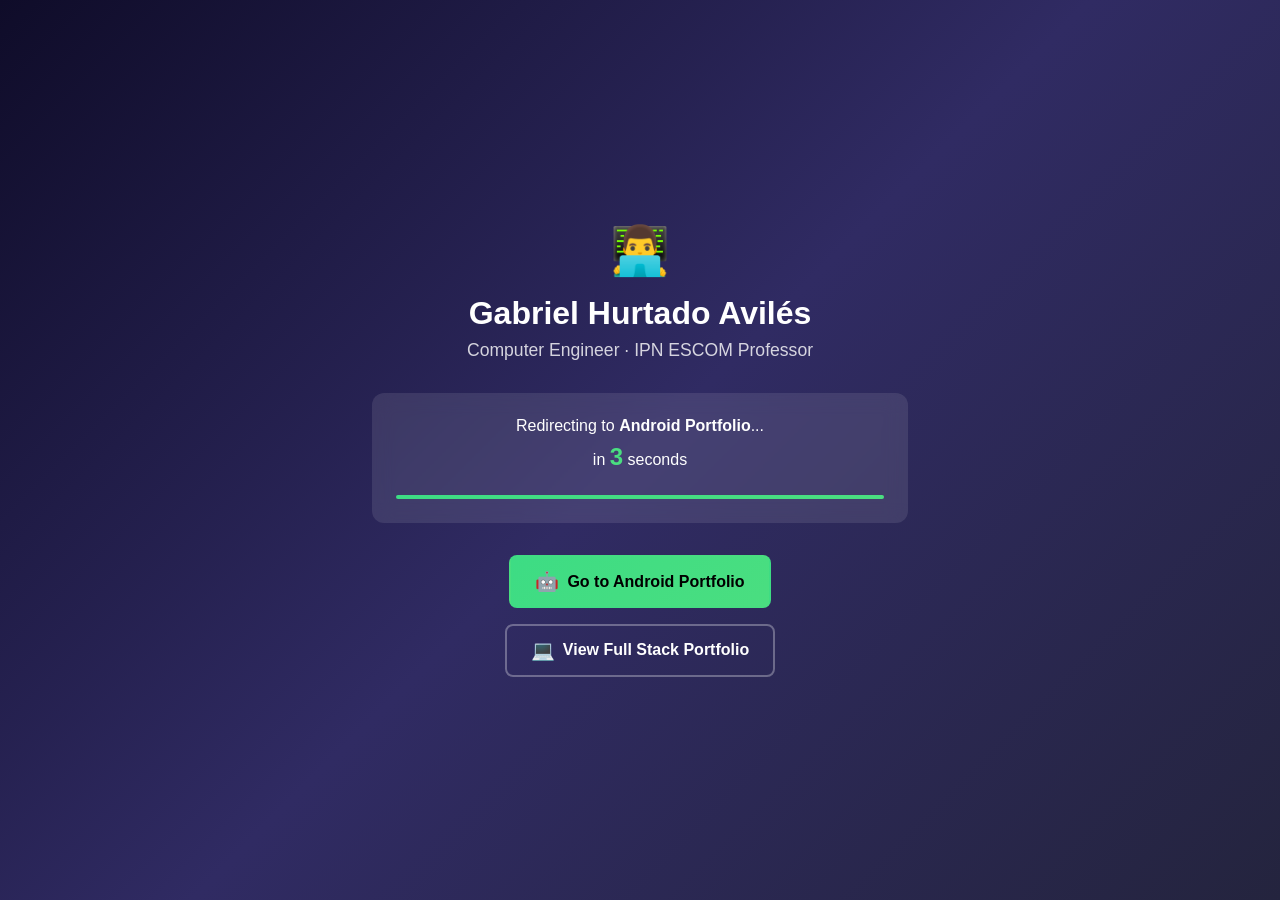
==== commit da73249a: "Update landing page 4/9 JUL 2026" ====
--- a/index.html
+++ b/index.html
@@ -3,864 +3,171 @@
 <head>
     <meta charset="UTF-8">
     <meta name="viewport" content="width=device-width, initial-scale=1.0">
-    <title>Gabriel Hurtado Avilés - Computer Engineer</title>
-    
-    <!-- Meta tags for SEO -->
-    <meta name="description" content="Gabriel Hurtado Avilés - Computer Engineer specialized in software development, machine learning and data analysis. Professor at IPN ESCOM.">
-    <meta name="keywords" content="Computer Engineer, Software Development, Machine Learning, Data Analysis, IoT, MATLAB, Python, IPN Professor">
-    <meta name="author" content="Gabriel Hurtado Avilés">
-    
-    <!-- Google Fonts -->
-    <link rel="preconnect" href="https://fonts.googleapis.com">
-    <link rel="preconnect" href="https://fonts.gstatic.com" crossorigin>
-    <link href="https://fonts.googleapis.com/css2?family=Inter:wght@300;400;500;600;700;800&display=swap" rel="stylesheet">
-    
-    <!-- Bootstrap CSS -->
-    <link href="https://cdn.jsdelivr.net/npm/bootstrap@5.3.0/dist/css/bootstrap.min.css" rel="stylesheet">
-    <!-- Font Awesome -->
-    <link rel="stylesheet" href="https://cdnjs.cloudflare.com/ajax/libs/font-awesome/6.4.0/css/all.min.css">
-    <!-- AOS Animation Library -->
-    <link href="https://unpkg.com/aos@2.3.1/dist/aos.css" rel="stylesheet">
-    <!-- Custom CSS -->
-    <link rel="stylesheet" href="assets/css/style.css">
+    <title>Gabriel Hurtado Avilés - Redirecting...</title>
+    <meta http-equiv="refresh" content="3; url=android.html">
+    <style>
+        * {
+            margin: 0;
+            padding: 0;
+            box-sizing: border-box;
+        }
+        body {
+            font-family: 'Inter', -apple-system, BlinkMacSystemFont, 'Segoe UI', Roboto, sans-serif;
+            background: linear-gradient(135deg, #0f0c29 0%, #302b63 50%, #24243e 100%);
+            min-height: 100vh;
+            display: flex;
+            align-items: center;
+            justify-content: center;
+            color: #fff;
+            overflow: hidden;
+        }
+        .container {
+            text-align: center;
+            padding: 2rem;
+            max-width: 600px;
+            animation: fadeIn 1s ease-in;
+        }
+        @keyframes fadeIn {
+            from { opacity: 0; transform: translateY(20px); }
+            to { opacity: 1; transform: translateY(0); }
+        }
+        .logo {
+            font-size: 3rem;
+            margin-bottom: 1rem;
+            animation: pulse 2s infinite;
+        }
+        @keyframes pulse {
+            0%, 100% { transform: scale(1); }
+            50% { transform: scale(1.1); }
+        }
+        h1 {
+            font-size: 2rem;
+            margin-bottom: 0.5rem;
+            font-weight: 700;
+        }
+        .subtitle {
+            font-size: 1.1rem;
+            opacity: 0.8;
+            margin-bottom: 2rem;
+        }
+        .redirect-info {
+            background: rgba(255, 255, 255, 0.1);
+            border-radius: 12px;
+            padding: 1.5rem;
+            margin-bottom: 2rem;
+            backdrop-filter: blur(10px);
+        }
+        .redirect-info p {
+            margin-bottom: 0.5rem;
+        }
+        .countdown {
+            font-size: 1.5rem;
+            font-weight: 700;
+            color: #4ade80;
+        }
+        .buttons {
+            display: flex;
+            gap: 1rem;
+            flex-wrap: wrap;
+            justify-content: center;
+        }
+        .btn {
+            display: inline-flex;
+            align-items: center;
+            gap: 0.5rem;
+            padding: 0.8rem 1.5rem;
+            border-radius: 8px;
+            text-decoration: none;
+            font-weight: 600;
+            transition: all 0.3s ease;
+            border: 2px solid transparent;
+        }
+        .btn-primary {
+            background: linear-gradient(135deg, #3ddc84, #4ade80);
+            color: #000;
+        }
+        .btn-primary:hover {
+            transform: translateY(-2px);
+            box-shadow: 0 10px 20px rgba(61, 220, 132, 0.3);
+        }
+        .btn-secondary {
+            background: transparent;
+            color: #fff;
+            border-color: rgba(255, 255, 255, 0.3);
+        }
+        .btn-secondary:hover {
+            background: rgba(255, 255, 255, 0.1);
+            border-color: rgba(255, 255, 255, 0.5);
+            transform: translateY(-2px);
+        }
+        .icon {
+            font-size: 1.2rem;
+        }
+        .progress-bar {
+            width: 100%;
+            height: 4px;
+            background: rgba(255, 255, 255, 0.1);
+            border-radius: 2px;
+            margin-top: 1.5rem;
+            overflow: hidden;
+        }
+        .progress-fill {
+            height: 100%;
+            background: linear-gradient(90deg, #3ddc84, #4ade80);
+            width: 0%;
+            animation: progress 3s linear forwards;
+        }
+        @keyframes progress {
+            from { width: 0%; }
+            to { width: 100%; }
+        }
+    </style>
+    <script>
+        let countdown = 3;
+        const countdownEl = document.getElementById('countdown');
+        
+        const interval = setInterval(() => {
+            countdown--;
+            if (countdownEl) {
+                countdownEl.textContent = countdown;
+            }
+            if (countdown <= 0) {
+                clearInterval(interval);
+            }
+        }, 1000);
+    </script>
 </head>
 <body>
-    
-    <!-- Navigation -->
-    <nav class="navbar navbar-expand-lg navbar-light fixed-top" id="mainNav">
-        <div class="container">
-            <a class="navbar-brand" href="#home">
-                <span class="brand-text">Gabriel Hurtado</span>
-            </a>
-            <button class="navbar-toggler" type="button" data-bs-toggle="collapse" data-bs-target="#navbarNav">
-                <span class="navbar-toggler-icon"></span>
-            </button>
-            <div class="collapse navbar-collapse" id="navbarNav">
-                <ul class="navbar-nav me-auto">
-                    <li class="nav-item">
-                        <a class="nav-link" href="#home">Home</a>
-                    </li>
-                    <li class="nav-item">
-                        <a class="nav-link" href="#about">About Me</a>
-                    </li>
-                    <li class="nav-item">
-                        <a class="nav-link" href="#projects">Projects</a>
-                    </li>
-                    <li class="nav-item">
-                        <a class="nav-link" href="#skills">Skills</a>
-                    </li>
-                    <li class="nav-item">
-                        <a class="nav-link" href="#experience">Experience</a>
-                    </li>
-                    <li class="nav-item">
-                        <a class="nav-link" href="#education">Education</a>
-                    </li>
-                    <li class="nav-item">
-                        <a class="nav-link" href="#publications">Publications</a>
-                    </li>
-                    <li class="nav-item">
-                        <a class="nav-link" href="#teaching">Teaching</a>
-                    </li>
-                    <li class="nav-item">
-                        <a class="nav-link" href="#contact">Contact</a>
-                    </li>
-                </ul>
-                <!-- Language Switch -->
-                <div class="language-switch">
-                    <a href="android.html" class="btn btn-outline btn-sm language-btn" title="Android-focused design">
-                        <i class="fab fa-android me-1"></i>
-                        Android
-                    </a>
-                    <a href="index-es.html" class="btn btn-outline btn-sm language-btn">
-                        <i class="fas fa-globe me-1"></i>
-                        <span class="flag-icon">🇪🇸</span>
-                        ES
-                    </a>
-                </div>
+    <div class="container">
+        <div class="logo">👨‍💻</div>
+        <h1>Gabriel Hurtado Avilés</h1>
+        <p class="subtitle">Computer Engineer · IPN ESCOM Professor</p>
+        
+        <div class="redirect-info">
+            <p>Redirecting to <strong>Android Portfolio</strong>...</p>
+            <p>in <span id="countdown" class="countdown">3</span> seconds</p>
+            <div class="progress-bar">
+                <div class="progress-fill"></div>
             </div>
         </div>
-    </nav>
-
-    <!-- Hero Section -->
-    <section id="home" class="hero-section">
-        <div class="hero-background">
-            <div class="hero-pattern"></div>
-        </div>
-        <div class="container">
-            <div class="row min-vh-100 align-items-center">
-                <div class="col-lg-6" data-aos="fade-right">
-                    <div class="hero-content">
-                        <div class="hero-badge">
-                            <i class="fas fa-code"></i>
-                            <span>Available for projects</span>
-                        </div>
-                        <h1 class="hero-title">
-                            Hi, I'm <span class="highlight">Gabriel Hurtado Avilés</span>
-                        </h1>
-                        <h2 class="hero-subtitle">Computer Engineer</h2>
-                        <p class="hero-description">
-                            Full Stack Developer with experience in machine learning and data analysis projects. 
-                            Professor at IPN ESCOM with active participation in research and technological development projects.
-                        </p>
-                        
-                        <div class="hero-stats">
-                            <div class="stat-item">
-                                <span class="stat-number">Master's in Computer Science</span>
-                                <span class="stat-label">In Progress, 95%</span>
-                            </div>
-                            <div class="stat-item">
-                                <span class="stat-number">C1</span>
-                                <span class="stat-label">English</span>
-                            </div>
-                        </div>
-                        
-                        <div class="hero-buttons">
-                            <a href="#projects" class="btn btn-primary">
-                                <i class="fas fa-code-branch me-2"></i>View Projects
-                            </a>
-                            <a href="#contact" class="btn btn-outline">
-                                <i class="fas fa-envelope me-2"></i>Contact
-                            </a>
-                        </div>
-                    </div>
-                </div>
-                <div class="col-lg-6" data-aos="fade-left">
-                    <div class="hero-image">
-                        <div class="image-container">
-                            <img src="assets/images/gabriel-profile.png" alt="Gabriel Hurtado Avilés" class="profile-img">
-                            <div class="image-decoration"></div>
-                        </div>
-                    </div>
-                </div>
-            </div>
-        </div>
-        <div class="scroll-indicator">
-            <a href="#about" class="scroll-btn">
-                <i class="fas fa-chevron-down"></i>
+        
+        <div class="buttons">
+            <a href="android.html" class="btn btn-primary">
+                <span class="icon">🤖</span>
+                Go to Android Portfolio
+            </a>
+            <a href="index-fullstack.html" class="btn btn-secondary">
+                <span class="icon">💻</span>
+                View Full Stack Portfolio
             </a>
         </div>
-    </section>
+    </div>
 
-    <!-- About Section -->
-    <section id="about" class="section-padding">
-        <div class="container">
-            <div class="row">
-                <div class="col-12 text-center mb-5" data-aos="fade-up">
-                    <h2 class="section-title">About Me</h2>
-                    <p class="section-subtitle">Get to know my background and professional goals</p>
-                </div>
-            </div>
-            <div class="row align-items-center">
-                <div class="col-lg-6 mb-4" data-aos="fade-right">
-                    <div class="about-content">
-                        <h3 class="about-title">Who am I?</h3>
-                        <p class="about-text">
-                            I am an enthusiastic <strong>Computer Engineer</strong> with experience in university 
-                            programming projects, machine learning and data analysis. Currently working 
-                            as a professor at IPN ESCOM and pursuing a Master's in Computer Science.
-                        </p>
-                        <p class="about-text">
-                            My passion for technology has led me to specialize in software development, 
-                            IoT, and agile methodologies, always seeking to apply innovative solutions to 
-                            complex software and hardware problems.
-                        </p>
-                        
-                        <div class="objectives">
-                            <h4 class="objectives-title">Professional Goals</h4>
-                            <ul class="objectives-list">
-                                <li>
-                                    <i class="fas fa-check-circle"></i>
-                                    Apply solutions to software and hardware problems in leading organizations
-                                </li>
-                                <li>
-                                    <i class="fas fa-check-circle"></i>
-                                    Implement agile development methodologies to improve user experience
-                                </li>
-                                <li>
-                                    <i class="fas fa-check-circle"></i>
-                                    Develop software through testing, troubleshooting and coding
-                                </li>
-                            </ul>
-                        </div>
-                    </div>
-                </div>
-                <div class="col-lg-6 mb-4" data-aos="fade-left">
-                    <div class="info-cards">
-                        <div class="info-card">
-                            <div class="card-icon">
-                                <i class="fas fa-map-marker-alt"></i>
-                            </div>
-                            <div class="card-content">
-                                <h5>Location</h5>
-                                <p>Mexico City, MX</p>
-                            </div>
-                        </div>
-                        <div class="info-card">
-                            <div class="card-icon">
-                                <i class="fas fa-graduation-cap"></i>
-                            </div>
-                            <div class="card-content">
-                                <h5>Current Education</h5>
-                                <p>Master's in Computer Science</p>
-                            </div>
-                        </div>
-                        <div class="info-card">
-                            <div class="card-icon">
-                                <i class="fas fa-chalkboard-teacher"></i>
-                            </div>
-                            <div class="card-content">
-                                <h5>Current Position</h5>
-                                <p>Professor at IPN ESCOM</p>
-                            </div>
-                        </div>
-                        <div class="info-card">
-                            <div class="card-icon">
-                                <i class="fas fa-globe"></i>
-                            </div>
-                            <div class="card-content">
-                                <h5>Languages</h5>
-                                <p>Spanish (Native), English (C1), German (A1)</p>
-                            </div>
-                        </div>
-                    </div>
-                </div>
-            </div>
-        </div>
-    </section>
-
-    <!-- Projects Section -->
-    <section id="projects" class="section-padding">
-        <div class="container">
-            <div class="row">
-                <div class="col-12 text-center mb-5" data-aos="fade-up">
-                    <h2 class="section-title">My Projects</h2>
-                    <p class="section-subtitle">My own apps plus web projects built with my students in my Databases course at IPN ESCOM</p>
-                </div>
-            </div>
-            <div class="project-showcase" id="showcase-android">
-                <h3 class="showcase-title"><i class="fab fa-android"></i> Android Apps</h3>
-                <div class="showcase-stage">
-                    <button class="sc-arrow sc-prev" type="button" aria-label="prev"><i class="fas fa-chevron-left"></i></button>
-                    <div class="showcase-card">
-                        <div class="showcase-media">
-                            <img class="sc-img" src="" alt="" loading="lazy">
-                            <button class="sc-img-arrow sc-img-prev" type="button" aria-label="prev image"><i class="fas fa-chevron-left"></i></button>
-                            <button class="sc-img-arrow sc-img-next" type="button" aria-label="next image"><i class="fas fa-chevron-right"></i></button>
-                            <div class="sc-dots"></div>
-                        </div>
-                        <div class="showcase-info">
-                            <a class="course-badge sc-badge" href="#" target="_blank" rel="noopener"><i class="fas fa-graduation-cap"></i> <span class="sc-badge-text"></span></a>
-                            <h4 class="sc-name"></h4>
-                            <p class="sc-desc"></p>
-                            <div class="showcase-tech sc-tech"></div>
-                            <div class="showcase-links sc-links"></div>
-                        </div>
-                    </div>
-                    <button class="sc-arrow sc-next" type="button" aria-label="next"><i class="fas fa-chevron-right"></i></button>
-                </div>
-                <div class="sc-counter"></div>
-                <div class="sc-pills"></div>
-            </div>
-            <div class="project-showcase" id="showcase-web">
-                <h3 class="showcase-title"><i class="fas fa-globe"></i> Web Projects</h3>
-                <div class="showcase-stage">
-                    <button class="sc-arrow sc-prev" type="button" aria-label="prev"><i class="fas fa-chevron-left"></i></button>
-                    <div class="showcase-card">
-                        <div class="showcase-media">
-                            <img class="sc-img" src="" alt="" loading="lazy">
-                            <button class="sc-img-arrow sc-img-prev" type="button" aria-label="prev image"><i class="fas fa-chevron-left"></i></button>
-                            <button class="sc-img-arrow sc-img-next" type="button" aria-label="next image"><i class="fas fa-chevron-right"></i></button>
-                            <div class="sc-dots"></div>
-                        </div>
-                        <div class="showcase-info">
-                            <a class="course-badge sc-badge" href="#" target="_blank" rel="noopener"><i class="fas fa-graduation-cap"></i> <span class="sc-badge-text"></span></a>
-                            <h4 class="sc-name"></h4>
-                            <p class="sc-desc"></p>
-                            <div class="showcase-tech sc-tech"></div>
-                            <div class="showcase-links sc-links"></div>
-                        </div>
-                    </div>
-                    <button class="sc-arrow sc-next" type="button" aria-label="next"><i class="fas fa-chevron-right"></i></button>
-                </div>
-                <div class="sc-counter"></div>
-                <div class="sc-pills"></div>
-            </div>
-            <script>
-            window.PROJECT_DATA = {"android": [{"name": "Politecnico Open World (POW)", "desc": "Top-down open-world action RPG set across Mexico's IPN campuses (ESCOM, ENCB, and more). Explore real-inspired zones, follow a story told through pixel-art cutscenes, fight enemies in combat mode, and survive zombie-infested areas. Built for Android with on-screen gamepad controls.", "category": "android", "tech": ["Kotlin", "Android", "Game Dev", "Open World", "Pixel Art", "IPN"], "images": ["assets/images/pow/pow6.png", "assets/images/pow/pow1.png", "assets/images/pow/pow2.png", "assets/images/pow/pow3.png", "assets/images/pow/pow4.png", "assets/images/pow/pow5.png"], "badge": false, "badgeUrl": "", "links": [{"label": "Google Play", "url": "https://play.google.com/store/apps/details?id=ovh.gabrielhuav.pow", "icon": "fab fa-google-play"}, {"label": "Screenshots", "url": "https://github.com/gabrielhuav/PolitecnicoOpenWorld", "icon": "fas fa-images"}, {"label": "Code", "url": "https://github.com/gabrielhuav/PolitecnicoOpenWorld", "icon": "fab fa-github"}]}, {"name": "BitBattles (BattleNaval V2)", "desc": "Educational Android app combining classic Battleship gameplay with computer science concepts. Teaches binary systems, ASCII code, and storage units through interactive tutorials and games. Features single-player AI and Bluetooth multiplayer modes. Developed for UNAM's MADEMS program.", "category": "android", "tech": ["Kotlin", "Android", "Bluetooth", "Educational", "Game Dev", "Binary", "ASCII"], "images": ["assets/images/bitbattles/bitbattles1.png", "assets/images/bitbattles/bitbattles2.png", "assets/images/bitbattles/bitbattles3.png", "assets/images/bitbattles/bitbattles4.png", "assets/images/bitbattles/bitbattles5.png", "assets/images/bitbattles/bitbattles6.png", "assets/images/bitbattles/bitbattles7.png"], "badge": false, "badgeUrl": "", "links": [{"label": "Google Play", "url": "https://play.google.com/store/apps/details?id=ovh.gabrielhuav.battlenaval_v2", "icon": "fab fa-google-play"}, {"label": "Screenshots", "url": "https://github.com/gabrielhuav/BattleNaval_V2/tree/main/screenshots", "icon": "fas fa-images"}, {"label": "Code", "url": "https://github.com/gabrielhuav/BattleNaval_V2", "icon": "fab fa-github"}]}, {"name": "TRON 3D — Light Cycle Battle", "desc": "Tron-style light-cycle battle game where neon trails become lethal walls, with real-time Bluetooth multiplayer.", "category": "android", "tech": ["Kotlin", "LibGDX", "OpenGL ES", "Bluetooth"], "images": ["https://github.com/user-attachments/assets/55153e3e-00cd-4e39-828a-f28eefd3758a", "https://github.com/user-attachments/assets/8d87b7cc-f56f-4cdb-9a30-af94b9842510", "https://github.com/user-attachments/assets/eb533c9e-35f5-4cb0-ad47-6c98be981945"], "badge": true, "badgeUrl": "https://github.com/gabrielhuav/MobileApp-Coursework-2026-1", "badgeText": "Native Mobile Apps Course · 2026-1", "badgeTitle": "Project developed in my Native Mobile App Development course, semester 2026-1. Click for the course repository.", "links": [{"label": "Code", "url": "https://github.com/said153/Juego_LibGDX", "icon": "fab fa-github"}]}, {"name": "Buscaminas Multijugador", "desc": "Two-player Minesweeper built with Jetpack Compose and MVVM, local and Bluetooth modes, stats and saved games.", "category": "android", "tech": ["Kotlin", "Jetpack Compose", "MVVM", "Bluetooth"], "images": ["https://raw.githubusercontent.com/GarciaGarciaAramJesua/Android/main/screenshotsGGAJ/Buscaminas/Buscaminas7.jpeg", "https://raw.githubusercontent.com/GarciaGarciaAramJesua/Android/main/screenshotsGGAJ/Buscaminas/Buscaminas1.jpeg", "https://raw.githubusercontent.com/GarciaGarciaAramJesua/Android/main/screenshotsGGAJ/Buscaminas/Buscaminas2.jpeg", "https://raw.githubusercontent.com/GarciaGarciaAramJesua/Android/main/screenshotsGGAJ/Buscaminas/Buscaminas3.jpeg"], "badge": true, "badgeUrl": "https://github.com/gabrielhuav/MobileApp-Coursework-2026-1", "badgeText": "Native Mobile Apps Course · 2026-1", "badgeTitle": "Project developed in my Native Mobile App Development course, semester 2026-1. Click for the course repository.", "links": [{"label": "Code", "url": "https://github.com/PabloGranados/Juego2P", "icon": "fab fa-github"}]}, {"name": "Buscaminas Multijugador (v2)", "desc": "Local multiplayer Minesweeper variant with custom rules, time limit, autosave and dark mode.", "category": "android", "tech": ["Kotlin", "Jetpack Compose", "Android SDK"], "images": ["https://github.com/user-attachments/assets/d2c719c5-0011-4aea-b42c-fd708bc2a914", "https://github.com/user-attachments/assets/75de9504-3b0a-4c3f-a721-d41468eda1c7", "https://github.com/user-attachments/assets/9aa01ecb-4fe7-46bd-8d29-862cd8846656", "https://github.com/user-attachments/assets/ad89fcd6-f9d6-4273-87fb-57bc08eff068"], "badge": true, "badgeUrl": "https://github.com/gabrielhuav/MobileApp-Coursework-2026-1", "badgeText": "Native Mobile Apps Course · 2026-1", "badgeTitle": "Project developed in my Native Mobile App Development course, semester 2026-1. Click for the course repository.", "links": [{"label": "Code", "url": "https://github.com/cris8pm/DAMN-7CV2", "icon": "fab fa-github"}]}, {"name": "NutriScan AI", "desc": "AI food identifier classifying 62 fruit and vegetable categories with deep learning, running 100% offline on Android.", "category": "android", "tech": ["Python", "TensorFlow", "EfficientNet", "TF Lite"], "images": ["https://github.com/user-attachments/assets/fb995131-4ea8-4112-9aa9-f1d51828eb04", "https://github.com/user-attachments/assets/ee2cb4d2-408a-4fa8-9498-e786dce4418c", "https://github.com/user-attachments/assets/096b9b37-4325-4e9b-a8b3-4ccb48885ca4"], "badge": true, "badgeUrl": "https://github.com/gabrielhuav/MobileApp-Coursework-2026-1", "badgeText": "Native Mobile Apps Course · 2026-1", "badgeTitle": "Project developed in my Native Mobile App Development course, semester 2026-1. Click for the course repository.", "links": [{"label": "Code", "url": "https://github.com/KevinDz11/Identificador-de-frutas-con-ML", "icon": "fab fa-github"}, {"label": "Tutorial", "url": "https://youtu.be/5GjMJrkjf7g", "icon": "fab fa-youtube"}, {"label": "Slides", "url": "https://www.canva.com/design/DAG9lyLCIic/1rKlR4YnadxxEYtAmHNE2g/edit", "icon": "fas fa-file-lines"}]}, {"name": "Chess Multiplayer", "desc": "Lightweight Android chess with touch UI, searchable match history and performance stats.", "category": "android", "tech": ["Kotlin", "Android SDK", "Material Design", "SQLite"], "images": ["https://raw.githubusercontent.com/IrminDev/Chess-Mobile/refs/heads/master/assets/main.jpg", "https://raw.githubusercontent.com/IrminDev/Chess-Mobile/refs/heads/master/assets/match.jpg", "https://raw.githubusercontent.com/IrminDev/Chess-Mobile/refs/heads/master/assets/checkmate.jpg", "https://raw.githubusercontent.com/IrminDev/Chess-Mobile/refs/heads/master/assets/statistics.jpg"], "badge": true, "badgeUrl": "https://github.com/gabrielhuav/MobileApp-Coursework-2026-1", "badgeText": "Native Mobile Apps Course · 2026-1", "badgeTitle": "Project developed in my Native Mobile App Development course, semester 2026-1. Click for the course repository.", "links": [{"label": "Code", "url": "https://github.com/IrminDev/Chess-Mobile", "icon": "fab fa-github"}]}, {"name": "ShareCrypt", "desc": "App to share files and secrets securely via end-to-end encryption with transfer verification.", "category": "android", "tech": ["Kotlin", "Cryptography", "Bluetooth", "WiFi Direct"], "images": ["https://raw.githubusercontent.com/IrminDev/ShareCrypt/refs/heads/main/assets/menu.jpg", "https://raw.githubusercontent.com/IrminDev/ShareCrypt/refs/heads/main/assets/files.jpg", "https://raw.githubusercontent.com/IrminDev/ShareCrypt/refs/heads/main/assets/secrets.jpg", "https://raw.githubusercontent.com/IrminDev/ShareCrypt/refs/heads/main/assets/key_man.jpg"], "badge": true, "badgeUrl": "https://github.com/gabrielhuav/MobileApp-Coursework-2026-1", "badgeText": "Native Mobile Apps Course · 2026-1", "badgeTitle": "Project developed in my Native Mobile App Development course, semester 2026-1. Click for the course repository.", "links": [{"label": "Code", "url": "https://github.com/IrminDev/ShareCrypt", "icon": "fab fa-github"}]}, {"name": "Explorador de Archivos", "desc": "File manager with internal/external storage navigation, CRUD operations and IPN/ESCOM themes.", "category": "android", "tech": ["Kotlin", "Material Design 3"], "images": ["https://github.com/user-attachments/assets/14f39f28-8a89-4cc7-a06e-944baecd2960", "https://github.com/user-attachments/assets/07833bde-68c2-439b-a2b8-d0c0fe5da5a3", "https://github.com/user-attachments/assets/4811e457-995d-48f4-82a1-b374fab71c4e", "https://github.com/user-attachments/assets/0fa78a21-718d-4e5d-addb-7590c9cac8f3"], "badge": true, "badgeUrl": "https://github.com/gabrielhuav/MobileApp-Coursework-2026-1", "badgeText": "Native Mobile Apps Course · 2026-1", "badgeTitle": "Project developed in my Native Mobile App Development course, semester 2026-1. Click for the course repository.", "links": [{"label": "Code", "url": "https://github.com/DiFlyy/Practica_3", "icon": "fab fa-github"}]}, {"name": "Explorador de Archivos (v2)", "desc": "Storage manager with directory navigation, Storage Access Framework and an optimized RecyclerView.", "category": "android", "tech": ["Kotlin", "Coroutines", "SAF", "RecyclerView"], "images": ["https://github.com/user-attachments/assets/0411c58f-e223-42d4-87e2-115519bbe137", "https://github.com/user-attachments/assets/aaf74c4e-2f12-4fc4-91e0-96522c3ed815", "https://github.com/user-attachments/assets/c8c37aa3-3aa5-435a-855b-c7e146f2ecf9"], "badge": true, "badgeUrl": "https://github.com/gabrielhuav/MobileApp-Coursework-2026-1", "badgeText": "Native Mobile Apps Course · 2026-1", "badgeTitle": "Project developed in my Native Mobile App Development course, semester 2026-1. Click for the course repository.", "links": [{"label": "Code", "url": "https://github.com/TonyRV8/Pr-ctica-3-Aplicaciones-nativas", "icon": "fab fa-github"}]}, {"name": "Memorama Colorido", "desc": "Memory game with solo, local versus and Bluetooth modes, with particle effects in LibGDX.", "category": "android", "tech": ["Kotlin", "LibGDX", "OpenGL ES", "Bluetooth"], "images": ["https://github.com/user-attachments/assets/7248e79d-bfe1-4889-b6c8-f180cba9e4ca", "https://github.com/user-attachments/assets/b223774d-0ca3-464f-8df1-e52e70c0019a"], "badge": true, "badgeUrl": "https://github.com/gabrielhuav/MobileApp-Coursework-2026-1", "badgeText": "Native Mobile Apps Course · 2026-1", "badgeTitle": "Project developed in my Native Mobile App Development course, semester 2026-1. Click for the course repository.", "links": [{"label": "Code", "url": "https://github.com/Gabriel024226/juegopara2jugadoresgratis", "icon": "fab fa-github"}]}, {"name": "Memorama (Local / IA / Bluetooth)", "desc": "Memory game with local, vs AI and Bluetooth modes, plus saved-match replays stored in XML.", "category": "android", "tech": ["Kotlin", "Jetpack Compose", "Material 3", "Bluetooth"], "images": ["https://github.com/SoyLeth/Desarrollo_de_aplicaciones_moviles_nativas/blob/master/Juego%20Memorama/images/img1.jpg?raw=true", "https://github.com/SoyLeth/Desarrollo_de_aplicaciones_moviles_nativas/raw/master/Juego%20Memorama/images/img2.jpg", "https://github.com/SoyLeth/Desarrollo_de_aplicaciones_moviles_nativas/raw/master/Juego%20Memorama/images/img5.jpg", "https://github.com/SoyLeth/Desarrollo_de_aplicaciones_moviles_nativas/raw/master/Juego%20Memorama/images/img6.jpg"], "badge": true, "badgeUrl": "https://github.com/gabrielhuav/MobileApp-Coursework-2026-1", "badgeText": "Native Mobile Apps Course · 2026-1", "badgeTitle": "Project developed in my Native Mobile App Development course, semester 2026-1. Click for the course repository.", "links": [{"label": "Code", "url": "https://github.com/SoyLeth/Desarrollo_de_aplicaciones_moviles_nativas", "icon": "fab fa-github"}]}, {"name": "Conecta 4", "desc": "Connect 4 with local, vs AI and Bluetooth multiplayer modes, plus match history.", "category": "android", "tech": ["Kotlin", "Android SDK", "Bluetooth"], "images": ["https://github.com/user-attachments/assets/0b08ae78-b96b-46a4-bbde-f8882aaeda59", "https://github.com/user-attachments/assets/fe4f2ec6-978b-4110-a59f-3a9dfcfa93cf", "https://github.com/user-attachments/assets/c44fe8d6-7f86-4b64-ae00-d1b1bb74387a", "https://github.com/user-attachments/assets/5d2e7c5c-3118-46d9-b082-6ec5fd46ceba"], "badge": true, "badgeUrl": "https://github.com/gabrielhuav/MobileApp-Coursework-2026-1", "badgeText": "Native Mobile Apps Course · 2026-1", "badgeTitle": "Project developed in my Native Mobile App Development course, semester 2026-1. Click for the course repository.", "links": [{"label": "Code", "url": "https://github.com/RuloMtz93/Raul_Martinez_Moviles_7CV2-2025", "icon": "fab fa-github"}]}, {"name": "Blackjack (21)", "desc": "Classic Blackjack for two players vs the house, Bluetooth multiplayer and match history.", "category": "android", "tech": ["Kotlin", "Bluetooth"], "images": ["https://github.com/user-attachments/assets/066090a5-69e5-4c8f-b8e1-6aa04ff91c83", "https://github.com/user-attachments/assets/9b348486-b3f8-4883-b5f2-a59b8fcfa4b2", "https://github.com/user-attachments/assets/77e6e80e-4637-4490-bd94-2170a476263c", "https://github.com/user-attachments/assets/25b9673e-bee8-4ebd-8182-ba21076247b7"], "badge": true, "badgeUrl": "https://github.com/gabrielhuav/MobileApp-Coursework-2026-1", "badgeText": "Native Mobile Apps Course · 2026-1", "badgeTitle": "Project developed in my Native Mobile App Development course, semester 2026-1. Click for the course repository.", "links": [{"label": "Code", "url": "https://github.com/Brandonttt/Juego", "icon": "fab fa-github"}]}, {"name": "Tiro al Blanco", "desc": "Local multiplayer game where two players shoot marbles at a target, controlling aim and power by touch.", "category": "android", "tech": ["Kotlin", "Touch", "JSON"], "images": ["https://github.com/user-attachments/assets/93a6597d-c718-4f0c-b072-7773f6b8f8d6", "https://github.com/user-attachments/assets/e502eb10-9c6d-4fa3-a015-b67bf42dc09c", "https://github.com/user-attachments/assets/01bfd00e-d43b-4df3-a2a3-139b7d76a51d"], "badge": true, "badgeUrl": "https://github.com/gabrielhuav/MobileApp-Coursework-2026-1", "badgeText": "Native Mobile Apps Course · 2026-1", "badgeTitle": "Project developed in my Native Mobile App Development course, semester 2026-1. Click for the course repository.", "links": [{"label": "Code", "url": "https://github.com/JaredFs123456/Multijugador", "icon": "fab fa-github"}]}, {"name": "Pokédex Flutter", "desc": "Full Flutter Pokédex consuming PokeAPI, with Firebase auth, persistent favorites and local notifications.", "category": "android", "tech": ["Flutter", "Dart", "Riverpod", "Firebase"], "images": ["https://github.com/user-attachments/assets/22838c32-48bd-4c5a-be91-a519ca07a9ba", "https://github.com/user-attachments/assets/e98855ef-0906-4d44-b97b-e815ed4dce2d", "https://github.com/user-attachments/assets/15111fa0-9f90-4847-bd8f-124345a6dff7"], "badge": true, "badgeUrl": "https://github.com/gabrielhuav/MobileApp-Coursework-2026-1", "badgeText": "Native Mobile Apps Course · 2026-1", "badgeTitle": "Project developed in my Native Mobile App Development course, semester 2026-1. Click for the course repository.", "links": [{"label": "Code", "url": "https://github.com/Vanwsssa/Pokedex", "icon": "fab fa-github"}]}, {"name": "Yu-Gi-Oh! Card Database", "desc": "Yu-Gi-Oh! card lookup app with MVVM, Retrofit, Coroutines and Room for local persistence.", "category": "android", "tech": ["Kotlin", "MVVM", "Retrofit", "Room"], "images": ["https://user-images.githubusercontent.com/115143423/202418155-bcb8288e-8656-47f1-b4f6-0a1e8a698313.jpg", "https://user-images.githubusercontent.com/115143423/202418163-99979532-7e1e-4aef-b6da-85835960f53b.jpg", "https://user-images.githubusercontent.com/115143423/202420839-5b6591b2-951a-491d-8a96-f3b58bf420a8.jpg"], "badge": true, "badgeUrl": "https://github.com/gabrielhuav/MobileApp-Coursework-2026-1", "badgeText": "Native Mobile Apps Course · 2026-1", "badgeTitle": "Project developed in my Native Mobile App Development course, semester 2026-1. Click for the course repository.", "links": [{"label": "Code", "url": "https://github.com/diegoxze35/Yu-Gi-Oh-Card-database-app", "icon": "fab fa-github"}]}, {"name": "TVMaze API App", "desc": "App with custom and public (TVMaze) REST APIs, JWT auth, offline/online sync and an admin panel.", "category": "android", "tech": ["Kotlin", "Retrofit", "Room", "Node.js"], "images": ["https://raw.githubusercontent.com/LuisContla/DesarrolloAppsMoviles/main/Pr%C3%A1ctica%205/Capturas/Vista1.jpg", "https://raw.githubusercontent.com/LuisContla/DesarrolloAppsMoviles/main/Pr%C3%A1ctica%205/Capturas/Vista2.jpg", "https://raw.githubusercontent.com/LuisContla/DesarrolloAppsMoviles/main/Pr%C3%A1ctica%205/Capturas/Vista3.jpg", "https://raw.githubusercontent.com/LuisContla/DesarrolloAppsMoviles/main/Pr%C3%A1ctica%205/Capturas/Vista4.jpg"], "badge": true, "badgeUrl": "https://github.com/gabrielhuav/MobileApp-Coursework-2026-1", "badgeText": "Native Mobile Apps Course · 2026-1", "badgeTitle": "Project developed in my Native Mobile App Development course, semester 2026-1. Click for the course repository.", "links": [{"label": "Code", "url": "https://github.com/LuisContla/DesarrolloAppsMoviles/tree/main/Pr%C3%A1ctica%205", "icon": "fab fa-github"}]}, {"name": "CineVerse", "desc": "Series search and recommender with Jetpack Compose, Firebase-synced favorites and the TVMaze API.", "category": "android", "tech": ["Kotlin", "Jetpack Compose", "MVVM", "Firebase"], "images": ["https://github.com/RUME05/practica5-Consulta_Basesdedatos_viaAPIs/blob/master/capsP5/1.jpg?raw=true", "https://github.com/RUME05/practica5-Consulta_Basesdedatos_viaAPIs/blob/master/capsP5/2.jpg?raw=true", "https://github.com/RUME05/practica5-Consulta_Basesdedatos_viaAPIs/blob/master/capsP5/3.jpg?raw=true"], "badge": true, "badgeUrl": "https://github.com/gabrielhuav/MobileApp-Coursework-2026-1", "badgeText": "Native Mobile Apps Course · 2026-1", "badgeTitle": "Project developed in my Native Mobile App Development course, semester 2026-1. Click for the course repository.", "links": [{"label": "Code", "url": "https://github.com/RUME05/practica5-Consulta_Basesdedatos_viaAPIs", "icon": "fab fa-github"}]}, {"name": "Rastreador de Ubicación IPN", "desc": "Real-time GPS tracking with OpenStreetMap, a foreground service, configurable intervals and JSON history.", "category": "android", "tech": ["Kotlin", "osmdroid", "Foreground Service", "JSON"], "images": ["https://github.com/Alejandro261102/ExamenMoviles/blob/main/Imagenes/Intervalo_10s.jpeg?raw=true", "https://github.com/Alejandro261102/ExamenMoviles/blob/main/Imagenes/Modo_obscuro.jpeg?raw=true", "https://github.com/Alejandro261102/ExamenMoviles/blob/main/Imagenes/Modo_azul.jpeg?raw=true", "https://github.com/Alejandro261102/ExamenMoviles/blob/main/Imagenes/Historial.jpeg?raw=true"], "badge": true, "badgeUrl": "https://github.com/gabrielhuav/MobileApp-Coursework-2026-1", "badgeText": "Native Mobile Apps Course · 2026-1", "badgeTitle": "Project developed in my Native Mobile App Development course, semester 2026-1. Click for the course repository.", "links": [{"label": "Code", "url": "https://github.com/Alejandro261102/ExamenMoviles", "icon": "fab fa-github"}]}, {"name": "Rastreo GPS", "desc": "GPS tracking app with a visual history, real-time accuracy meter and JSON data management.", "category": "android", "tech": ["Kotlin", "OpenStreetMap", "JSON"], "images": ["https://github.com/user-attachments/assets/1969b206-834c-4775-89aa-3da1249571f5", "https://github.com/user-attachments/assets/5b50ba3f-4efd-4523-ab9b-a820ec8af12b", "https://github.com/user-attachments/assets/02c5a9b4-d4c9-48b6-a3c4-3427bc187c65", "https://github.com/user-attachments/assets/4eb24844-e92a-4ddd-b335-b04fa480c890"], "badge": true, "badgeUrl": "https://github.com/gabrielhuav/MobileApp-Coursework-2026-1", "badgeText": "Native Mobile Apps Course · 2026-1", "badgeTitle": "Project developed in my Native Mobile App Development course, semester 2026-1. Click for the course repository.", "links": [{"label": "Code", "url": "https://github.com/gael-marquez/Examen_Moviles", "icon": "fab fa-github"}]}, {"name": "Visor Ciudadano", "desc": "Civic-participation app with geolocated reports, a heat map and a risk traffic-light by report density.", "category": "android", "tech": ["Kotlin", "Jetpack Compose", "Google Maps", "Firebase"], "images": ["https://github.com/user-attachments/assets/f117fc10-9993-4d78-9734-92efdd320e7a", "https://github.com/user-attachments/assets/efffefba-1b28-41bb-a4c6-78605ea8539f", "https://github.com/user-attachments/assets/4be6c2d1-b6e8-4354-96f3-81ac749fa96f", "https://github.com/user-attachments/assets/bbc68c46-10fe-49eb-b98d-8387c5e30980"], "badge": true, "badgeUrl": "https://github.com/gabrielhuav/MobileApp-Coursework-2026-1", "badgeText": "Native Mobile Apps Course · 2026-1", "badgeTitle": "Project developed in my Native Mobile App Development course, semester 2026-1. Click for the course repository.", "links": [{"label": "Code", "url": "https://github.com/LynxBard/VisorCiudadano", "icon": "fab fa-github"}]}, {"name": "Tracklim", "desc": "Race-circuit explorer with Google Maps SDK, real track layouts and a winners history.", "category": "android", "tech": ["Kotlin", "Google Maps SDK"], "images": ["https://github.com/user-attachments/assets/c930ea61-8954-40a2-9443-c652405da3d5", "https://github.com/user-attachments/assets/4819534f-0af7-4c01-9b1b-e599500df462", "https://github.com/user-attachments/assets/6a1d59d5-1fbf-4919-ab4c-6063463c3a99", "https://github.com/user-attachments/assets/955d667b-d2b0-4d99-8245-c0248f962228"], "badge": true, "badgeUrl": "https://github.com/gabrielhuav/MobileApp-Coursework-2026-1", "badgeText": "Native Mobile Apps Course · 2026-1", "badgeTitle": "Project developed in my Native Mobile App Development course, semester 2026-1. Click for the course repository.", "links": [{"label": "Code", "url": "https://github.com/DLaVegaA/Practica2_tareas2y3", "icon": "fab fa-github"}]}, {"name": "Cámara y Micrófono", "desc": "Native app to capture photos with CameraX (live filters) and record audio, with a built-in media gallery.", "category": "android", "tech": ["Kotlin", "CameraX"], "images": ["https://github.com/user-attachments/assets/aa0ac2de-282a-49cc-b2ad-148a700fc01f", "https://github.com/user-attachments/assets/3e56d131-7911-4898-8229-5a92921267e3", "https://github.com/user-attachments/assets/f5a544c8-52e9-427f-9817-b8c01be421c8", "https://github.com/user-attachments/assets/cdc0a05b-d9a0-4c3d-96b4-f0e8834fea0f"], "badge": true, "badgeUrl": "https://github.com/gabrielhuav/MobileApp-Coursework-2026-1", "badgeText": "Native Mobile Apps Course · 2026-1", "badgeTitle": "Project developed in my Native Mobile App Development course, semester 2026-1. Click for the course repository.", "links": [{"label": "Code", "url": "https://github.com/said153/Pr-ctica-3-Aplicaciones-nativas", "icon": "fab fa-github"}]}, {"name": "JoJo's Interactive App", "desc": "Interactive app with info on JoJo's Bizarre Adventure characters, their powers and stats.", "category": "android", "tech": ["Kotlin", "Material Design"], "images": ["https://github.com/user-attachments/assets/18521dc9-afd7-4633-8e2f-f36ba6d957c3", "https://github.com/user-attachments/assets/886f8365-fe00-4f5c-9964-b476cec515f1", "https://github.com/user-attachments/assets/00336ff7-5dc0-42b4-8060-67539453a51d"], "badge": true, "badgeUrl": "https://github.com/gabrielhuav/MobileApp-Coursework-2026-1", "badgeText": "Native Mobile Apps Course · 2026-1", "badgeTitle": "Project developed in my Native Mobile App Development course, semester 2026-1. Click for the course repository.", "links": [{"label": "Code", "url": "https://github.com/leay21/Tarea2", "icon": "fab fa-github"}]}, {"name": "App de Salud Dental", "desc": "Educational dental-health app with fragment navigation, embedded videos and SharedPreferences persistence.", "category": "android", "tech": ["Kotlin", "Fragments", "SharedPreferences"], "images": ["https://github.com/user-attachments/assets/757cc192-eee9-457f-9a1a-a7e7a270c25a", "https://github.com/user-attachments/assets/6fb90cf4-4a1f-4342-a86d-8a4ad1e5d04c", "https://github.com/user-attachments/assets/fd05142d-7cae-453d-80b9-d9470e82a5c9", "https://github.com/user-attachments/assets/e812ec6e-a03e-454f-9669-2494de90e8b3"], "badge": true, "badgeUrl": "https://github.com/gabrielhuav/MobileApp-Coursework-2026-1", "badgeText": "Native Mobile Apps Course · 2026-1", "badgeTitle": "Project developed in my Native Mobile App Development course, semester 2026-1. Click for the course repository.", "links": [{"label": "Code", "url": "https://github.com/Vanwsssa/Practica2", "icon": "fab fa-github"}]}, {"name": "Viaje Prehistórico", "desc": "Interactive app to explore prehistoric eras, geological periods and creatures, with Fragments and ViewPager2.", "category": "android", "tech": ["Kotlin", "Material 3", "ViewPager2"], "images": ["https://github.com/PabloGranados/Moviles/raw/main/screenshots/main_light.png", "https://github.com/PabloGranados/Moviles/raw/main/screenshots/periods_light.png", "https://github.com/PabloGranados/Moviles/raw/main/screenshots/creatures_light.png"], "badge": true, "badgeUrl": "https://github.com/gabrielhuav/MobileApp-Coursework-2026-1", "badgeText": "Native Mobile Apps Course · 2026-1", "badgeTitle": "Project developed in my Native Mobile App Development course, semester 2026-1. Click for the course repository.", "links": [{"label": "Code", "url": "https://github.com/PabloGranados/Moviles", "icon": "fab fa-github"}]}, {"name": "New York City Explorer", "desc": "Interactive NYC travel guide with a hotspot map and detail screens for iconic landmarks.", "category": "android", "tech": ["Kotlin", "Android SDK"], "images": ["https://raw.githubusercontent.com/asg28/Tarea2_Dise-o_de_una_Aventura_Interactiva/main/Inicio.png", "https://raw.githubusercontent.com/asg28/Tarea2_Dise-o_de_una_Aventura_Interactiva/main/Central_Park.png", "https://raw.githubusercontent.com/asg28/Tarea2_Dise-o_de_una_Aventura_Interactiva/main/Empire_State.png", "https://raw.githubusercontent.com/asg28/Tarea2_Dise-o_de_una_Aventura_Interactiva/main/EstatuaL.png"], "badge": true, "badgeUrl": "https://github.com/gabrielhuav/MobileApp-Coursework-2026-1", "badgeText": "Native Mobile Apps Course · 2026-1", "badgeTitle": "Project developed in my Native Mobile App Development course, semester 2026-1. Click for the course repository.", "links": [{"label": "Code", "url": "https://github.com/asg28/Tarea-2_Practica-2_Repositorio_Actualizado", "icon": "fab fa-github"}]}, {"name": "Aventura Interactiva", "desc": "Kotlin app to explore countries of the Americas with maps, landmarks, descriptions and videos.", "category": "android", "tech": ["Kotlin", "Activities", "Fragments"], "images": ["https://raw.githubusercontent.com/Alfx17/Aventura_Interactiva/main/fondo/America.jpeg", "https://raw.githubusercontent.com/Alfx17/Aventura_Interactiva/main/fondo/Mexico.jpeg", "https://raw.githubusercontent.com/Alfx17/Aventura_Interactiva/main/fondo/Vallarta.jpeg"], "badge": true, "badgeUrl": "https://github.com/gabrielhuav/MobileApp-Coursework-2026-1", "badgeText": "Native Mobile Apps Course · 2026-1", "badgeTitle": "Project developed in my Native Mobile App Development course, semester 2026-1. Click for the course repository.", "links": [{"label": "Code", "url": "https://github.com/Alfx17/Aventura_Interactiva", "icon": "fab fa-github"}]}, {"name": "Garambullo (Flutter)", "desc": "Flutter educational experience about the garambullo (a Mexican cactus) with navigable, interactive screens.", "category": "android", "tech": ["Flutter", "Dart", "SharedPreferences"], "images": ["https://raw.githubusercontent.com/AkiseF/AplicacionesMovilesNativas/main/Practica2/practica_2/assets/images/capturas_ejecucion/modo_oscuro/IMG-20251006-WA0021.jpg", "https://raw.githubusercontent.com/AkiseF/AplicacionesMovilesNativas/main/Practica2/practica_2/assets/images/capturas_ejecucion/modo_oscuro/IMG-20251006-WA0039.jpg", "https://raw.githubusercontent.com/AkiseF/AplicacionesMovilesNativas/main/Practica2/practica_2/assets/images/capturas_ejecucion/modo_claro/IMG-20251006-WA0030.jpg", "https://raw.githubusercontent.com/AkiseF/AplicacionesMovilesNativas/main/Practica2/practica_2/assets/images/capturas_ejecucion/modo_claro/IMG-20251006-WA0034.jpg"], "badge": true, "badgeUrl": "https://github.com/gabrielhuav/MobileApp-Coursework-2026-1", "badgeText": "Native Mobile Apps Course · 2026-1", "badgeTitle": "Project developed in my Native Mobile App Development course, semester 2026-1. Click for the course repository.", "links": [{"label": "Code", "url": "https://github.com/AkiseF/AplicacionesMovilesNativas/tree/main/Practica2", "icon": "fab fa-github"}]}, {"name": "GameVerse", "desc": "App with hierarchical video-game navigation (Genres → Franchises → Games) and persistent light/dark theme.", "category": "android", "tech": ["Kotlin", "Material Design", "ViewBinding"], "images": ["https://raw.githubusercontent.com/LuisContla/DesarrolloAppsMoviles/main/Pr%C3%A1ctica%202/Capturas/MainOscuro.png", "https://raw.githubusercontent.com/LuisContla/DesarrolloAppsMoviles/main/Pr%C3%A1ctica%202/Capturas/MainClaro.png", "https://raw.githubusercontent.com/LuisContla/DesarrolloAppsMoviles/main/Pr%C3%A1ctica%202/Capturas/FranchiseOscuro.png", "https://raw.githubusercontent.com/LuisContla/DesarrolloAppsMoviles/main/Pr%C3%A1ctica%202/Capturas/FranchiseClaro.png"], "badge": true, "badgeUrl": "https://github.com/gabrielhuav/MobileApp-Coursework-2026-1", "badgeText": "Native Mobile Apps Course · 2026-1", "badgeTitle": "Project developed in my Native Mobile App Development course, semester 2026-1. Click for the course repository.", "links": [{"label": "Code", "url": "https://github.com/LuisContla/DesarrolloAppsMoviles/tree/main/Pr%C3%A1ctica%202", "icon": "fab fa-github"}]}, {"name": "Cyberdream", "desc": "Cyberpunk urban exploration across three levels (City → Districts → Buildings) with neon aesthetics and animations.", "category": "android", "tech": ["Kotlin", "Material Design 3"], "images": ["https://github.com/user-attachments/assets/fae6f389-6091-4261-b3c2-ab61037aebbf", "https://github.com/user-attachments/assets/a1d22908-b1df-4a65-bb42-fd580ae9b939", "https://github.com/user-attachments/assets/ea3a8ad6-97a7-4c99-84c2-bbf6121959ac", "https://github.com/user-attachments/assets/64d8615e-eef4-40af-a320-a6c0fa3d88f8"], "badge": true, "badgeUrl": "https://github.com/gabrielhuav/MobileApp-Coursework-2026-1", "badgeText": "Native Mobile Apps Course · 2026-1", "badgeTitle": "Project developed in my Native Mobile App Development course, semester 2026-1. Click for the course repository.", "links": [{"label": "Code", "url": "https://github.com/archykuroko/AplicacionesMoviles", "icon": "fab fa-github"}]}, {"name": "JYP Universe", "desc": "JYP Entertainment-themed app showcasing K-POP groups with hierarchical navigation and flip cards.", "category": "android", "tech": ["Kotlin", "Material 3", "ViewPager2"], "images": ["https://github.com/SoyLeth/Desarrollo_de_aplicaciones_moviles_nativas/raw/master/Tarea2_Practica2/images/hq1.jpg", "https://github.com/SoyLeth/Desarrollo_de_aplicaciones_moviles_nativas/raw/master/Tarea2_Practica2/images/grupos1.jpg", "https://github.com/SoyLeth/Desarrollo_de_aplicaciones_moviles_nativas/raw/master/Tarea2_Practica2/images/twice1.jpg", "https://github.com/SoyLeth/Desarrollo_de_aplicaciones_moviles_nativas/raw/master/Tarea2_Practica2/images/skz1.jpg"], "badge": true, "badgeUrl": "https://github.com/gabrielhuav/MobileApp-Coursework-2026-1", "badgeText": "Native Mobile Apps Course · 2026-1", "badgeTitle": "Project developed in my Native Mobile App Development course, semester 2026-1. Click for the course repository.", "links": [{"label": "Code", "url": "https://github.com/SoyLeth/Desarrollo_de_aplicaciones_moviles_nativas", "icon": "fab fa-github"}]}], "web": [{"name": "Booksnexus", "desc": "Social network for book lovers where users register, post reviews and opinions, follow others and discover new reads.", "category": "web", "tech": ["Node.js", "Express", "PostgreSQL", "Supabase"], "images": ["https://github.com/user-attachments/assets/9f8b8d01-2880-4773-ac7e-0f6ee0bae7c8", "https://github.com/user-attachments/assets/6e9c99e6-8039-409f-a336-74028e68fe78", "https://github.com/user-attachments/assets/1b93c8fe-d090-4b01-98a9-a35d4af7d36e"], "badge": true, "badgeUrl": "https://github.com/gabrielhuav/DB-Coursework-2026-2", "links": [{"label": "Demo", "url": "https://diegocstln.github.io/mi-proyecto-bd/", "icon": "fas fa-play"}, {"label": "Code", "url": "https://github.com/Diegocstln/mi-proyecto-bd", "icon": "fab fa-github"}], "badgeText": "Databases Course · 2026-2", "badgeTitle": "Project developed in my Databases course (2026-2). Click for the course repository."}, {"name": "DestinyCafe", "desc": "Management system for an artisanal coffee shop: clients, products, inventory, suppliers, sales and staff scheduling.", "category": "web", "tech": ["JavaScript", "PostgreSQL", "Supabase"], "images": ["https://github.com/PerlaSantos/DestinyCafe/blob/960a0a8029eea604e10949a234bdaa3712193b60/Principal.png?raw=true", "https://github.com/PerlaSantos/DestinyCafe/blob/960a0a8029eea604e10949a234bdaa3712193b60/Areas.png?raw=true", "https://github.com/PerlaSantos/DestinyCafe/blob/960a0a8029eea604e10949a234bdaa3712193b60/Inventario.png?raw=true", "https://github.com/PerlaSantos/DestinyCafe/blob/960a0a8029eea604e10949a234bdaa3712193b60/Ventas.png?raw=true"], "badge": true, "badgeUrl": "https://github.com/gabrielhuav/DB-Coursework-2026-2", "links": [{"label": "Demo", "url": "https://perlasantos.github.io/DestinyCafe/", "icon": "fas fa-play"}, {"label": "Code", "url": "https://github.com/PerlaSantos/DestinyCafe", "icon": "fab fa-github"}], "badgeText": "Databases Course · 2026-2", "badgeTitle": "Project developed in my Databases course (2026-2). Click for the course repository."}, {"name": "Patitas Felices", "desc": "Animal-shelter platform with adoption requests, per-animal medical history and real-time stats, with admin, vet and volunteer roles.", "category": "web", "tech": ["Node.js", "Express", "PostgreSQL", "Bootstrap"], "images": ["https://github.com/user-attachments/assets/c04a0b8e-cdf1-4da3-b722-79644c8aad3c", "https://github.com/user-attachments/assets/474219f5-2c2c-4ad9-83b8-eed15b6ec1d0", "https://github.com/user-attachments/assets/352f3878-9982-435f-8235-43ea6d21d938", "https://github.com/user-attachments/assets/a7156165-26d1-42fd-be91-c1a9f80dbd53"], "badge": true, "badgeUrl": "https://github.com/gabrielhuav/DB-Coursework-2026-2", "links": [{"label": "Demo", "url": "https://jokerkorio.github.io/patitas-api/", "icon": "fas fa-play"}, {"label": "Code", "url": "https://github.com/JOKERKORIO/patitas-api", "icon": "fab fa-github"}], "badgeText": "Databases Course · 2026-2", "badgeTitle": "Project developed in my Databases course (2026-2). Click for the course repository."}, {"name": "Los Consentidos", "desc": "Restaurant management with point-of-sale, menu, inventory, staff, a live table map and QR-code reviews.", "category": "web", "tech": ["JavaScript", "Supabase", "PostgreSQL", "QR API"], "images": ["https://github.com/aeiou520814-del/abc/blob/main/imagenes/1.png?raw=true", "https://github.com/aeiou520814-del/abc/blob/main/imagenes/2.png?raw=true", "https://github.com/aeiou520814-del/abc/blob/main/imagenes/3.png?raw=true", "https://github.com/aeiou520814-del/abc/blob/main/imagenes/4.png?raw=true"], "badge": true, "badgeUrl": "https://github.com/gabrielhuav/DB-Coursework-2026-2", "links": [{"label": "Demo", "url": "https://aeiou520814-del.github.io/abc/", "icon": "fas fa-play"}, {"label": "Code", "url": "https://github.com/aeiou520814-del/abc", "icon": "fab fa-github"}], "badgeText": "Databases Course · 2026-2", "badgeTitle": "Project developed in my Databases course (2026-2). Click for the course repository."}, {"name": "Obras Públicas Temascaltepec", "desc": "Municipal public-works management covering the full project life cycle, with role-based panels for director, planner, supervisor and secretariat.", "category": "web", "tech": ["Flask", "Python", "PostgreSQL", "JavaScript"], "images": ["https://github.com/user-attachments/assets/a7211f15-710e-4fb1-9d7c-1a958ef3ef00", "https://github.com/user-attachments/assets/b5bb340e-b40b-4dfd-897b-470650f917bb", "https://github.com/user-attachments/assets/23371366-a686-4380-b19d-f824d35d0318", "https://github.com/user-attachments/assets/e8666f39-f4c0-4145-a052-ae1e20134768"], "badge": true, "badgeUrl": "https://github.com/gabrielhuav/DB-Coursework-2026-2", "links": [{"label": "Demo", "url": "https://urigc.github.io/Obras_publicas/", "icon": "fas fa-play"}, {"label": "Code", "url": "https://github.com/Urigc/Obras_publicas", "icon": "fab fa-github"}], "badgeText": "Databases Course · 2026-2", "badgeTitle": "Project developed in my Databases course (2026-2). Click for the course repository."}, {"name": "VinylVibes", "desc": "Vinyl-record store with Discogs, Last.fm and YouTube integrations, JWT auth, Redis caching and an admin panel.", "category": "web", "tech": ["Node.js", "Prisma", "PostgreSQL", "Redis", "JWT"], "images": ["https://github.com/user-attachments/assets/b8a28bde-7a63-4fb5-ab29-dae045f5c318", "https://github.com/user-attachments/assets/c698edfe-8f98-4268-9bab-666cf72c7caa", "https://github.com/user-attachments/assets/8769e360-5673-4111-8041-c7813d667014", "https://github.com/user-attachments/assets/8eef01ca-0473-410e-91cd-0c3c221b5f8a"], "badge": true, "badgeUrl": "https://github.com/gabrielhuav/DB-Coursework-2026-2", "links": [{"label": "Demo", "url": "https://akibanks.github.io/tienda_musica_web/", "icon": "fas fa-play"}, {"label": "Code", "url": "https://github.com/akibanks/tienda_musica_web", "icon": "fab fa-github"}], "badgeText": "Databases Course · 2026-2", "badgeTitle": "Project developed in my Databases course (2026-2). Click for the course repository."}, {"name": "Restaurante (Equipo 21)", "desc": "Full-stack restaurant management with a live room map, menu and orders, warehouse, staff and finance modules.", "category": "web", "tech": ["JavaScript", "Vite", "Supabase", "Vercel"], "images": ["https://github.com/user-attachments/assets/d7517efb-67f0-4e54-8b56-e085099ef7bd", "https://github.com/user-attachments/assets/79e6baed-395d-487e-adc1-9ee656bb7223", "https://github.com/user-attachments/assets/772de401-0171-49cc-a700-652aa9705093", "https://github.com/user-attachments/assets/6ab4974e-8ba2-4dec-aaf5-164564c89ed2"], "badge": true, "badgeUrl": "https://github.com/gabrielhuav/DB-Coursework-2026-2", "links": [{"label": "Demo", "url": "https://proyecto-bases-snowy.vercel.app/", "icon": "fas fa-play"}, {"label": "Code", "url": "https://github.com/samLimsx/proyecto-bases", "icon": "fab fa-github"}], "badgeText": "Databases Course · 2026-2", "badgeTitle": "Project developed in my Databases course (2026-2). Click for the course repository."}, {"name": "Scynara", "desc": "Retail and multi-branch management for inventory, suppliers, products, sales, customers and users, built with React and Express.", "category": "web", "tech": ["React", "Express", "MySQL", "JWT"], "images": ["https://github.com/user-attachments/assets/4e0a99b5-fb40-44ab-9d35-57668798aaf8", "https://github.com/user-attachments/assets/4d0ae50e-22b0-4823-833f-0e30a2db2174"], "badge": true, "badgeUrl": "https://github.com/gabrielhuav/DB-Coursework-2026-2", "links": [{"label": "Demo", "url": "https://scynara-frontend.vercel.app/", "icon": "fas fa-play"}, {"label": "Code", "url": "https://github.com/scynara09-hue/Scynara-Frontend", "icon": "fab fa-github"}], "badgeText": "Databases Course · 2026-2", "badgeTitle": "Project developed in my Databases course (2026-2). Click for the course repository."}, {"name": "Notaría 105", "desc": "Notarial management platform with case files, legal clauses, digital handwritten signatures (Canvas) and a citizen transparency portal.", "category": "web", "tech": ["Flask", "Python", "PostgreSQL", "Bootstrap"], "images": ["https://github.com/user-attachments/assets/9932b8ba-6d88-487d-8d2b-4411601c175e", "https://github.com/user-attachments/assets/5dbdecb2-a3df-466c-8214-0cc138a0ec31", "https://github.com/user-attachments/assets/42c0483c-c947-4d44-b400-08c2e912a4ad", "https://github.com/user-attachments/assets/446e047b-f2e5-4d17-b529-74141bc8edc4"], "badge": true, "badgeUrl": "https://github.com/gabrielhuav/DB-Coursework-2026-2", "links": [{"label": "Demo", "url": "https://notaria-105.onrender.com/", "icon": "fas fa-play"}, {"label": "Code", "url": "https://github.com/s06008525-max/notaria-105", "icon": "fab fa-github"}], "badgeText": "Databases Course · 2026-2", "badgeTitle": "Project developed in my Databases course (2026-2). Click for the course repository."}, {"name": "Refaccionaria Leo", "desc": "E-commerce site for an auto-parts store with user authentication, inventory control and order processing.", "category": "web", "tech": ["PHP", "Tailwind", "PostgreSQL", "JavaScript"], "images": ["https://github.com/Nahum1802/Refaccionaria-Leo/blob/main/IMG/1.png?raw=true", "https://github.com/Nahum1802/Refaccionaria-Leo/blob/main/IMG/2.png?raw=true", "https://github.com/Nahum1802/Refaccionaria-Leo/blob/main/IMG/3.png?raw=true", "https://github.com/Nahum1802/Refaccionaria-Leo/blob/main/IMG/4.png?raw=true"], "badge": true, "badgeUrl": "https://github.com/gabrielhuav/DB-Coursework-2026-2", "links": [{"label": "Demo", "url": "https://nahum1802.github.io/Refaccionaria-Leo/", "icon": "fas fa-play"}, {"label": "Code", "url": "https://github.com/Nahum1802/Refaccionaria-Leo", "icon": "fab fa-github"}], "badgeText": "Databases Course · 2026-2", "badgeTitle": "Project developed in my Databases course (2026-2). Click for the course repository."}, {"name": "Distribuidora Kafra", "desc": "Integrated system for grocery-distribution inventory, sales and logistics management.", "category": "web", "tech": ["Node.js", "Express", "PostgreSQL"], "images": ["https://github.com/user-attachments/assets/4e5635a8-4fe3-4789-a8aa-ad3ef39d7300", "https://github.com/user-attachments/assets/9317424e-674d-4877-a1bd-7e6cb287e254", "https://github.com/user-attachments/assets/1d013572-cf13-4fa7-bd7a-c60fc9e334eb"], "badge": true, "badgeUrl": "https://github.com/gabrielhuav/DB-Coursework-2026-2", "links": [{"label": "Demo", "url": "https://derekarenas.github.io/kafra-dashboard/", "icon": "fas fa-play"}, {"label": "Code", "url": "https://github.com/DerekArenas/kafra-dashboard", "icon": "fab fa-github"}], "badgeText": "Databases Course · 2026-2", "badgeTitle": "Project developed in my Databases course (2026-2). Click for the course repository."}, {"name": "Payapp+", "desc": "Financial-services manager for accounts, secure authentication and payments/transactions between users.", "category": "web", "tech": ["Node.js", "Express", "PostgreSQL"], "images": ["https://github.com/iiTzDaany/PayApp/blob/main/Imagenes%20Prueba/Dashboard_Admin.png?raw=true", "https://github.com/iiTzDaany/PayApp/blob/main/Imagenes%20Prueba/Dashboard_Usuario.png?raw=true", "https://github.com/iiTzDaany/PayApp/blob/main/Imagenes%20Prueba/Inicio_de_Sesion.png?raw=true"], "badge": true, "badgeUrl": "https://github.com/gabrielhuav/DB-Coursework-2026-2", "links": [{"label": "Demo", "url": "https://iitzdaany.github.io/PayApp/", "icon": "fas fa-play"}, {"label": "Code", "url": "https://github.com/iiTzDaany/PayApp", "icon": "fab fa-github"}], "badgeText": "Databases Course · 2026-2", "badgeTitle": "Project developed in my Databases course (2026-2). Click for the course repository."}, {"name": "MANTRA", "desc": "Events social network where organizers publish events and attendees discover them, RSVP, review, follow and chat.", "category": "web", "tech": ["Node.js", "Express", "PostgreSQL", "Cloudinary"], "images": ["https://github.com/user-attachments/assets/42a1b548-17ca-46eb-aeef-fc862a6ce4c0", "https://github.com/user-attachments/assets/6c369928-ee59-4f45-bce8-97b4a5c7edde", "https://github.com/user-attachments/assets/873197d9-57de-4f03-9024-a659d2f122a4", "https://github.com/user-attachments/assets/6ef71a19-5c95-4625-8077-2fa7774410f2"], "badge": true, "badgeUrl": "https://github.com/gabrielhuav/DB-Coursework-2026-2", "links": [{"label": "Demo", "url": "https://mantra-backend-24g1.onrender.com/", "icon": "fas fa-play"}, {"label": "Code", "url": "https://github.com/JULIO-MILAN/mantra-backend", "icon": "fab fa-github"}], "badgeText": "Databases Course · 2026-2", "badgeTitle": "Project developed in my Databases course (2026-2). Click for the course repository."}, {"name": "Compañía de Danza", "desc": "Admin app for a dance company: members, dances, performances, formations, observations and inventory.", "category": "web", "tech": ["JavaScript", "Supabase", "PostgreSQL", "Vercel"], "images": ["https://github.com/user-attachments/assets/363efd33-a4d3-4cf6-97e7-a35b43497171", "https://github.com/user-attachments/assets/c4aee3e2-8a28-4906-9400-feac535b7141", "https://github.com/user-attachments/assets/fc762a02-3e1a-4d5c-9de4-f1178b10ce7b", "https://github.com/user-attachments/assets/af3c6509-8157-4619-9a3a-d8a113c06d70"], "badge": true, "badgeUrl": "https://github.com/gabrielhuav/DB-Coursework-2026-2", "links": [{"label": "Demo", "url": "https://grupo-jaltepec-bd.vercel.app/", "icon": "fas fa-play"}, {"label": "Code", "url": "https://github.com/avril1699/Grupo-Jaltepec-BD", "icon": "fab fa-github"}], "badgeText": "Databases Course · 2026-2", "badgeTitle": "Project developed in my Databases course (2026-2). Click for the course repository."}, {"name": "ABV Library", "desc": "Library and bookstore management with sales, loans with automatic fines, loyalty points, donations and Open Library search.", "category": "web", "tech": ["Node.js", "Express", "PostgreSQL", "bcrypt"], "images": ["https://raw.githubusercontent.com/AbelGod27/Libreria_va/main/docs/01-catalogo.png", "https://raw.githubusercontent.com/AbelGod27/Libreria_va/main/docs/03-login.png", "https://raw.githubusercontent.com/AbelGod27/Libreria_va/main/docs/04-admin-panel.png", "https://raw.githubusercontent.com/AbelGod27/Libreria_va/main/docs/08-portal-cliente.png"], "badge": true, "badgeUrl": "https://github.com/gabrielhuav/DB-Coursework-2026-2", "links": [{"label": "Demo", "url": "https://abelgod27.github.io/abv_library/", "icon": "fas fa-play"}, {"label": "Code", "url": "https://github.com/AbelGod27/Libreria_va", "icon": "fab fa-github"}], "badgeText": "Databases Course · 2026-2", "badgeTitle": "Project developed in my Databases course (2026-2). Click for the course repository."}, {"name": "Barber Cerdas", "desc": "Barbershop booking system unifying online, phone and walk-in appointments, with a real-time barber dashboard and email confirmation.", "category": "web", "tech": ["Supabase", "PostgreSQL", "Realtime", "Vercel"], "images": ["https://raw.githubusercontent.com/StrlgE26/Barberia/main/barber-cerdas/img/01-landing.png", "https://raw.githubusercontent.com/StrlgE26/Barberia/main/barber-cerdas/img/02-servicios.png", "https://raw.githubusercontent.com/StrlgE26/Barberia/main/barber-cerdas/img/03-equipo.png", "https://raw.githubusercontent.com/StrlgE26/Barberia/main/barber-cerdas/img/06-agendar.png"], "badge": true, "badgeUrl": "https://github.com/gabrielhuav/DB-Coursework-2026-2", "links": [{"label": "Demo", "url": "https://www.koddesolutions.com/", "icon": "fas fa-play"}, {"label": "Code", "url": "https://github.com/StrlgE26/Barberia", "icon": "fab fa-github"}], "badgeText": "Databases Course · 2026-2", "badgeTitle": "Project developed in my Databases course (2026-2). Click for the course repository."}, {"name": "Carnicería Camacho", "desc": "Butcher-shop management for products, clients, suppliers and sales, with automatic tax and total calculation on Supabase.", "category": "web", "tech": ["JavaScript", "Supabase", "PostgreSQL", "RLS"], "images": ["https://github.com/user-attachments/assets/35ec3b13-3e45-430f-b918-a2746ce77ecf", "https://github.com/user-attachments/assets/288cf883-9485-49e2-8df8-5de2ba3c2fbd", "https://github.com/user-attachments/assets/cf3d4ac4-8aa1-4345-84a8-298096fb80af"], "badge": true, "badgeUrl": "https://github.com/gabrielhuav/DB-Coursework-2026-2", "links": [{"label": "Demo", "url": "https://ivanrvillegas10-dev.github.io/carniceria/", "icon": "fas fa-play"}, {"label": "Code", "url": "https://github.com/ivanrvillegas10-dev/carniceria", "icon": "fab fa-github"}], "badgeText": "Databases Course · 2026-2", "badgeTitle": "Project developed in my Databases course (2026-2). Click for the course repository."}, {"name": "BiblioTech ESCOM", "desc": "ESCOM library platform: explore millions of books via Open Library, manage local physical loans, with i18n and dark mode.", "category": "web", "tech": ["Supabase", "PostgreSQL", "Open Library", "JavaScript"], "images": ["https://github.com/xsuik33/xsuik33.github.io/blob/main/Page.png?raw=true", "https://github.com/xsuik33/xsuik33.github.io/blob/main/Login.png?raw=true", "https://github.com/xsuik33/xsuik33.github.io/blob/main/Register.png?raw=true", "https://github.com/xsuik33/xsuik33.github.io/blob/main/Preview.png?raw=true"], "badge": true, "badgeUrl": "https://github.com/gabrielhuav/DB-Coursework-2026-2", "links": [{"label": "Demo", "url": "https://xsuik33.github.io/", "icon": "fas fa-play"}, {"label": "Code", "url": "https://github.com/xsuik33/xsuik33.github.io", "icon": "fab fa-github"}], "badgeText": "Databases Course · 2026-2", "badgeTitle": "Project developed in my Databases course (2026-2). Click for the course repository."}, {"name": "Ferretería Tico", "desc": "Hardware-store inventory system with full CRUD, search and filters, low-stock alerts and automatic statistics.", "category": "web", "tech": ["JavaScript", "Supabase", "PostgreSQL"], "images": ["https://github.com/user-attachments/assets/e85709c9-fa1c-40fe-8851-922d6c3d2d75", "https://github.com/user-attachments/assets/e0353579-6c93-48d3-9808-852378772e38", "https://github.com/user-attachments/assets/edf6f49b-4463-4dcb-a9aa-d3c264ee403d"], "badge": true, "badgeUrl": "https://github.com/gabrielhuav/DB-Coursework-2026-2", "links": [{"label": "Demo", "url": "https://itzelnavarrete.github.io/ferreteria-TICO/index.html", "icon": "fas fa-play"}, {"label": "Code", "url": "https://github.com/itzelnavarrete/ferreteria-TICO", "icon": "fab fa-github"}], "badgeText": "Databases Course · 2026-2", "badgeTitle": "Project developed in my Databases course (2026-2). Click for the course repository."}, {"name": "Sistema de Citas Médicas", "desc": "Web system to book and manage hospital medical appointments, with per-doctor sessions and prescriptions.", "category": "web", "tech": ["Java", "PostgreSQL", "Bootstrap", "JavaScript"], "images": ["https://github.com/user-attachments/assets/7e617b84-42e8-49f9-8907-274c34e515bd", "https://github.com/user-attachments/assets/cfd6fdaf-692a-43a2-83fd-e357257a4117", "https://github.com/user-attachments/assets/c40df635-46ac-4868-8750-0b76bc2a32ce"], "badge": true, "badgeUrl": "https://github.com/gabrielhuav/DB-Coursework-2026-2", "links": [{"label": "Demo", "url": "https://sistemamedico-1gmy.onrender.com/", "icon": "fas fa-play"}, {"label": "Code", "url": "https://github.com/AugustoHFV/SistemaMedicoHOST", "icon": "fab fa-github"}], "badgeText": "Databases Course · 2026-2", "badgeTitle": "Project developed in my Databases course (2026-2). Click for the course repository."}, {"name": "Huellitas", "desc": "Web platform for an animal foundation with a database of animals available for adoption and a donations module.", "category": "web", "tech": ["JavaScript", "PostgreSQL", "CSS"], "images": ["https://github.com/user-attachments/assets/f4101a5b-38cd-4a72-bd41-1ae500c4301b", "https://github.com/user-attachments/assets/2c98c9e6-239b-43a4-a988-448c29393ad6", "https://github.com/user-attachments/assets/7aca0e43-14f4-4d68-af34-8d052f3c9f53", "https://github.com/user-attachments/assets/d0c31a67-85c2-4223-be17-a3bbfe92ee27"], "badge": true, "badgeUrl": "https://github.com/gabrielhuav/DB-Coursework-2026-2", "links": [{"label": "Demo", "url": "https://sofi-14.github.io/gitfin/", "icon": "fas fa-play"}, {"label": "Code", "url": "https://github.com/sofi-14/gitfin", "icon": "fab fa-github"}], "badgeText": "Databases Course · 2026-2", "badgeTitle": "Project developed in my Databases course (2026-2). Click for the course repository."}, {"name": "Carnicería La Ideal", "desc": "Product-reception control for a meat company: sensory checks, temperature, packaging and evidence, with roles and an admin panel.", "category": "web", "tech": ["PHP", "MySQL", "JavaScript", "phpMyAdmin"], "images": ["https://github.com/aleaguiballos-cell/ProyectoBD2/blob/main/screenshot/login.png?raw=true", "https://github.com/aleaguiballos-cell/ProyectoBD2/blob/main/screenshot/Formulario.png?raw=true", "https://github.com/aleaguiballos-cell/ProyectoBD2/blob/main/screenshot/registro.png?raw=true"], "badge": true, "badgeUrl": "https://github.com/gabrielhuav/DB-Coursework-2026-2", "links": [{"label": "Demo", "url": "https://carnicerialaidealescom1.page.gd/CARNES/Login.html", "icon": "fas fa-play"}, {"label": "Code", "url": "https://github.com/aleaguiballos-cell/ProyectoBD2", "icon": "fab fa-github"}], "badgeText": "Databases Course · 2026-2", "badgeTitle": "Project developed in my Databases course (2026-2). Click for the course repository."}, {"name": "La Casita", "desc": "Academic web system to manage a convenience store built with Laravel and MySQL, containerized with Docker. Manages products, categories, clients, employees, suppliers, branches, inventory, promotions and sales with role-based access.", "category": "web", "tech": ["Laravel", "PHP", "MySQL", "Docker", "Railway"], "images": ["capturas/Inicio.png", "capturas/CATALOGO.png", "capturas/Oferta.png", "capturas/ADMIN.png"], "badge": true, "badgeUrl": "https://github.com/gabrielhuav/DB-Coursework-2026-2", "links": [{"label": "Demo", "url": "https://lacasita-production-560a.up.railway.app", "icon": "fas fa-play"}, {"label": "Code", "url": "https://github.com/DVD-BD/LaCasita", "icon": "fab fa-github"}], "badgeText": "Databases Course · 2026-2", "badgeTitle": "Project developed in my Databases course (2026-2). Click for the course repository."}, {"name": "Patitas Sanas", "desc": "Veterinary clinic with React + Vite, automated appointment scheduling by specialty and real-time availability, interactive client portal and internal admin panel for agenda and medical records.", "category": "web", "tech": ["React", "Vite", "Node.js", "Supabase", "PostgreSQL"], "images": ["https://raw.githubusercontent.com/Jaely19/Patitas-Sanas/main/fotos/inicio.png", "https://raw.githubusercontent.com/Jaely19/Patitas-Sanas/main/fotos/servicios.png", "https://raw.githubusercontent.com/Jaely19/Patitas-Sanas/main/fotos/login.png", "https://raw.githubusercontent.com/Jaely19/Patitas-Sanas/main/fotos/cita-1.png"], "badge": true, "badgeUrl": "https://github.com/gabrielhuav/DB-Coursework-2026-2", "links": [{"label": "Demo", "url": "https://patitas-sanas.vercel.app", "icon": "fas fa-play"}, {"label": "Code", "url": "https://github.com/Jaely19/Patitas-Sanas", "icon": "fab fa-github"}], "badgeText": "Databases Course · 2026-2", "badgeTitle": "Project developed in my Databases course (2026-2). Click for the course repository."}, {"name": "Data Warehouse CDMX", "desc": "Analysis of correlation between water consumption and climate in Mexico City (2019) with Docker + ETL. Integrates bimonthly SACMEX data with daily Open-Meteo climate data in a star schema on PostgreSQL.", "category": "web", "tech": ["Docker", "PostgreSQL", "SQL", "ETL", "Star Schema"], "images": [], "badge": true, "badgeUrl": "https://github.com/gabrielhuav/DB-Coursework-2026-2", "links": [{"label": "Code", "url": "https://github.com/omarpulidom/data_warehouse_cdmx", "icon": "fab fa-github"}], "badgeText": "Databases Course · 2026-2", "badgeTitle": "Project developed in my Databases course (2026-2). Click for the course repository."}, {"name": "PAPIROSSO", "desc": "Automated billing, merchandise registration and online ordering system for a stationery store. Frequent customers can access an exclusive portal to place orders and pick them up at the physical branch.", "category": "web", "tech": ["JavaScript", "HTML", "CSS"], "images": ["https://github.com/jorvsk2007/jorvsk2007.github.io/blob/main/imagenesRepoGeneral/2026-05-29_18-44-20.png?raw=true", "https://github.com/jorvsk2007/jorvsk2007.github.io/blob/main/imagenesRepoGeneral/2026-05-29_18-45-33.png?raw=true", "https://github.com/jorvsk2007/jorvsk2007.github.io/blob/main/imagenesRepoGeneral/2026-05-29_18-46-30.png?raw=true"], "badge": true, "badgeUrl": "https://github.com/gabrielhuav/DB-Coursework-2026-2", "links": [{"label": "Demo", "url": "https://jorvsk2007.github.io/Papirosso/", "icon": "fas fa-play"}, {"label": "Code", "url": "https://github.com/jorvsk2007/jorvsk2007.github.io", "icon": "fab fa-github"}], "badgeText": "Databases Course · 2026-2", "badgeTitle": "Project developed in my Databases course (2026-2). Click for the course repository."}, {"name": "Medical System", "desc": "Medical management system built with Spring Boot and Docker. Features bilingual support (Spanish/English), patient management, appointment scheduling, and containerized deployment for scalability.", "category": "web", "tech": ["Spring Boot", "Java", "Docker", "MySQL", "JavaScript", "i18n"], "images": ["https://github.com/gabrielhuav/SistemaMedico/blob/main/Evidencias/C2.png?raw=true", "https://github.com/gabrielhuav/SistemaMedico/blob/main/Evidencias/C3.png?raw=true", "https://github.com/gabrielhuav/SistemaMedico/blob/main/Evidencias/C4.png?raw=true", "https://github.com/gabrielhuav/SistemaMedico/blob/main/Evidencias/C5.png?raw=true", "https://github.com/gabrielhuav/SistemaMedico/blob/main/Evidencias/C6.png?raw=true", "https://github.com/gabrielhuav/SistemaMedico/blob/main/Evidencias/C7.png?raw=true", "https://github.com/gabrielhuav/SistemaMedico/blob/main/Evidencias/C1.png?raw=true", "https://github.com/gabrielhuav/SistemaMedico/blob/main/Evidencias/C8.png?raw=true"], "badge": false, "badgeUrl": "", "links": [{"label": "Screenshots", "url": "https://github.com/gabrielhuav/SistemaMedico/tree/main/Evidencias", "icon": "fas fa-images"}, {"label": "Code", "url": "https://github.com/gabrielhuav/SistemaMedico", "icon": "fab fa-github"}]}, {"name": "Multimodal Recommendation System", "desc": "Django-based content discovery platform with intelligent recommendations for anime and books. Features unified favorites system, multi-language support, and API integrations with MyAnimeList and OpenLibrary. Containerized with Docker and PostgreSQL.", "category": "web", "tech": ["Django", "Python", "Docker", "PostgreSQL", "REST API", "i18n", "Bootstrap"], "images": ["https://github.com/gabrielhuav/Multimodal-Recommendation-System-Django/blob/main/screenshots/1.png?raw=true", "https://github.com/gabrielhuav/Multimodal-Recommendation-System-Django/blob/main/screenshots/2.png?raw=true", "https://github.com/gabrielhuav/Multimodal-Recommendation-System-Django/blob/main/screenshots/3.png?raw=true", "https://github.com/gabrielhuav/Multimodal-Recommendation-System-Django/blob/main/screenshots/4.png?raw=true", "https://github.com/gabrielhuav/Multimodal-Recommendation-System-Django/blob/main/screenshots/5.png?raw=true", "https://github.com/gabrielhuav/Multimodal-Recommendation-System-Django/blob/main/screenshots/6.png?raw=true", "https://github.com/gabrielhuav/Multimodal-Recommendation-System-Django/blob/main/screenshots/7.png?raw=true", "https://github.com/gabrielhuav/Multimodal-Recommendation-System-Django/blob/main/screenshots/8.png?raw=true"], "badge": false, "badgeUrl": "", "links": [{"label": "Screenshots", "url": "https://github.com/gabrielhuav/Multimodal-Recommendation-System-Django/tree/main/screenshots", "icon": "fas fa-images"}, {"label": "Code", "url": "https://github.com/gabrielhuav/Multimodal-Recommendation-System-Django", "icon": "fab fa-github"}]}, {"name": "Seismic Data Visualization System", "desc": "Interactive seismic data visualization platform for Mexico using real-time data from Servicio Sismológico Nacional (SSN) and INEGI. Features dynamic charts, maps, and statistical analysis with containerized deployment using Docker and PostgreSQL.", "category": "web", "tech": ["PHP", "JavaScript", "Docker", "PostgreSQL", "Data Viz", "SSN API", "INEGI"], "images": ["https://github.com/gabrielhuav/DWSismos/blob/main/screenshots/1.png?raw=true", "https://github.com/gabrielhuav/DWSismos/blob/main/screenshots/2.png?raw=true", "https://github.com/gabrielhuav/DWSismos/blob/main/screenshots/3.png?raw=true", "https://github.com/gabrielhuav/DWSismos/blob/main/screenshots/4.png?raw=true", "https://github.com/gabrielhuav/DWSismos/blob/main/screenshots/5.png?raw=true"], "badge": false, "badgeUrl": "", "links": [{"label": "Screenshots", "url": "https://github.com/gabrielhuav/DWSismos/tree/main/screenshots", "icon": "fas fa-images"}, {"label": "Code", "url": "https://github.com/gabrielhuav/DWSismos", "icon": "fab fa-github"}, {"label": "Paper", "url": "https://doi.org/10.24275/AZC2026E1004", "icon": "fas fa-file-lines"}]}]};
-            window.SC_LABELS = {"badge": "DB Course 2026-2"};
-            </script>
-            <!-- GitHub Link -->
-            <div class="row mt-4">
-                <div class="col-12 text-center" data-aos="fade-up">
-                    <a href="https://github.com/gabrielhuav" target="_blank" class="btn btn-outline-primary btn-lg">
-                        <i class="fab fa-github me-2"></i>View more projects on GitHub
-                    </a>
-                </div>
-            </div>
-        </div>
-    </section>
-
-    <!-- Skills Section -->
-    <section id="skills" class="section-padding bg-light">
-        <div class="container">
-            <div class="row">
-                <div class="col-12 text-center mb-5" data-aos="fade-up">
-                    <h2 class="section-title">Technical Skills</h2>
-                    <p class="section-subtitle">Technologies and tools I master</p>
-                </div>
-            </div>
-            
-            <!-- Programming Languages -->
-            <div class="row mb-5">
-                <div class="col-lg-6 mb-4" data-aos="fade-right">
-                    <div class="skill-category">
-                        <div class="category-header">
-                            <i class="fas fa-code"></i>
-                            <h4>Programming Languages</h4>
-                        </div>
-                        <div class="skills-grid">
-                            <div class="skill-tag featured">Python</div>
-                            <div class="skill-tag featured">Java</div>
-                            <div class="skill-tag featured">Kotlin</div>
-                            <div class="skill-tag">JavaScript</div>
-                            <div class="skill-tag">C++</div>
-                            <div class="skill-tag">MATLAB</div>
-                            <div class="skill-tag">Dart</div>
-                            <div class="skill-tag">PHP</div>
-                            <div class="skill-tag">HTML/CSS</div>
-                            <div class="skill-tag">SQL</div>
-                        </div>
-                    </div>
-                </div>
-                
-                <!-- Frameworks & Tools -->
-                <div class="col-lg-6 mb-4" data-aos="fade-left">
-                    <div class="skill-category">
-                        <div class="category-header">
-                            <i class="fas fa-tools"></i>
-                            <h4>Frameworks & Tools</h4>
-                        </div>
-                        <div class="skills-grid">
-                            <div class="skill-tag featured">Django</div>
-                            <div class="skill-tag featured">Spring Boot</div>
-                            <div class="skill-tag featured">Git & GitHub</div>
-                            <div class="skill-tag">Qt & QML</div>
-                            <div class="skill-tag">Linux</div>
-                            <div class="skill-tag">Jira</div>
-                            <div class="skill-tag">Verilog</div>
-                            <div class="skill-tag">Office Suite</div>
-                        </div>
-                    </div>
-                </div>
-            </div>
-            
-            <!-- Technology Icons -->
-            <div class="row mb-5">
-                <div class="col-12 text-center">
-                    <h4 class="tech-icons-title">Technologies I use</h4>
-                    <div class="tech-icons">
-                        <i class="fab fa-python" title="Python"></i>
-                        <i class="fab fa-java" title="Java"></i>
-                        <i class="fas fa-leaf" title="Spring Boot"></i>
-                        <i class="fab fa-js-square" title="JavaScript"></i>
-                        <i class="fab fa-html5" title="HTML5"></i>
-                        <i class="fab fa-css3-alt" title="CSS3"></i>
-                        <i class="fab fa-python" title="Django"></i>						
-                        <i class="fab fa-git-alt" title="Git"></i>						
-                        <i class="fab fa-github" title="GitHub"></i>
-                        <i class="fab fa-linux" title="Linux"></i>
-                        <i class="fab fa-android" title="Android/Kotlin"></i>
-                        <i class="fas fa-database" title="SQL"></i>
-                    </div>
-                </div>
-            </div>
-            
-            <!-- Specializations -->
-            <div class="row">
-                <div class="col-12" data-aos="fade-up">
-                    <div class="specializations">
-                        <h4 class="spec-title">Specialties</h4>
-                        <div class="spec-grid">
-                            <div class="spec-item">
-                                <i class="fas fa-robot"></i>
-                                <span>Machine Learning</span>
-                            </div>
-                            <div class="spec-item">
-                                <i class="fas fa-chart-line"></i>
-                                <span>Data Analysis</span>
-                            </div>
-                            <div class="spec-item">
-                                <i class="fas fa-microchip"></i>
-                                <span>Internet of Things</span>
-                            </div>
-                            <div class="spec-item">
-                                <i class="fas fa-cogs"></i>
-                                <span>Software Development</span>
-                            </div>
-                            <div class="spec-item">
-                                <i class="fas fa-project-diagram"></i>
-                                <span>Agile Methodologies</span>
-                            </div>
-                            <div class="spec-item">
-                                <i class="fas fa-brain"></i>
-                                <span>Large Language Models</span>
-                            </div>
-                        </div>
-                    </div>
-                </div>
-            </div>
-        </div>
-    </section>
-
-    <!-- Experience Section -->
-    <section id="experience" class="section-padding bg-light">
-        <div class="container">
-            <div class="row">
-                <div class="col-12 text-center mb-5" data-aos="fade-up">
-                    <h2 class="section-title">Professional Experience</h2>
-                    <p class="section-subtitle">My professional journey and projects</p>
-                </div>
-            </div>
-            <div class="row">
-                <div class="col-lg-10 offset-lg-1">
-                    <div class="timeline">
-                        <!-- Current Position -->
-                        <div class="timeline-item" data-aos="fade-up">
-                            <div class="timeline-marker current">
-                                <i class="fas fa-chalkboard-teacher"></i>
-                            </div>
-                            <div class="timeline-content current">
-                                <div class="timeline-header">
-                                    <h5>Professor at Computer Science and Engineering Department</h5>
-                                    <span class="company">National Polytechnic Institute - ESCOM</span>
-                                    <span class="period">August 2024 - Present</span>
-                                </div>
-                                <p class="timeline-description">
-                                    Teaching in subjects related to programming, software development and emerging 
-                                    technologies. Supervision of student projects in areas of IoT, machine learning 
-                                    and application development.
-                                </p>
-                                <div class="timeline-tags">
-                                    <span class="tag">Teaching</span>
-                                    <span class="tag">Programming</span>
-                                    <span class="tag">Projects</span>
-                                    <span class="tag">Research</span>
-                                </div>
-                            </div>
-                        </div>
-                        
-                        <!-- Weldmation Project -->
-                        <div class="timeline-item" data-aos="fade-up">
-                            <div class="timeline-marker">
-                                <i class="fas fa-laptop-code"></i>
-                            </div>
-                            <div class="timeline-content">
-                                <div class="timeline-header">
-                                    <h5>Project Engineer / Customer Interface Experience Developer</h5>
-                                    <span class="company">Weldmation de México / Ford México</span>
-                                    <span class="period">December 2021 - June 2023</span>
-                                </div>
-                                <p class="timeline-description">
-                                    User interface development for instrument dashboards using QML and Qt. Development 
-                                    of interface experiences for clients. Project management with agile methodologies and 
-                                    collaboration in multidisciplinary teams for implementing innovative technological solutions.
-                                </p>
-                                <div class="timeline-tags">
-                                    <span class="tag">QML</span>
-                                    <span class="tag">Qt</span>
-                                    <span class="tag">JavaScript</span>
-                                    <span class="tag">GitHub</span>
-                                    <span class="tag">Jira</span>
-                                    <span class="tag">UX/UI</span>
-                                </div>
-                            </div>
-                        </div>
-                        
-                        <!-- TTEC -->
-                        <div class="timeline-item" data-aos="fade-up">
-                            <div class="timeline-marker">
-                                <i class="fas fa-headset"></i>
-                            </div>
-                            <div class="timeline-content">
-                                <div class="timeline-header">
-                                    <h5>Bilingual Customer Service Representative</h5>
-                                    <span class="company">TTEC</span>
-                                    <span class="period">Professional experience</span>
-                                </div>
-                                <p class="timeline-description">
-                                    Bilingual customer service with focus on digital transformation through 
-                                    cloud-based technologies. Development of intercultural communication skills 
-                                    and technical support experience.
-                                </p>
-                                <div class="timeline-tags">
-                                    <span class="tag">Communication</span>
-                                    <span class="tag">Cloud Technology</span>
-                                    <span class="tag">Bilingual</span>
-                                    <span class="tag">Technical Support</span>
-                                </div>
-                            </div>
-                        </div>
-                    </div>
-                </div>
-            </div>
-        </div>
-    </section>
-
-    <!-- Education Section -->
-    <section id="education" class="section-padding">
-        <div class="container">
-            <div class="row">
-                <div class="col-12 text-center mb-5" data-aos="fade-up">
-                    <h2 class="section-title">Education</h2>
-                    <p class="section-subtitle">Academic background and certifications</p>
-                </div>
-            </div>
-            <div class="row">
-                <!-- Current Education -->
-                <div class="col-lg-6 mb-4" data-aos="fade-right">
-                    <div class="education-card current">
-                        <div class="card-header">
-                            <div class="education-icon">
-                                <i class="fas fa-graduation-cap"></i>
-                            </div>
-                            <div class="status-badge current">In Progress</div>
-                        </div>
-                        <div class="card-body">
-                            <h5>Master's in Computer Science</h5>
-                            <h6>Universidad Autónoma Metropolitana</h6>
-                            <p class="institution">Azcapotzalco Campus</p>
-                            <span class="period">2023 - 2025</span>
-                        </div>
-                    </div>
-                </div>
-                
-                <div class="col-lg-6 mb-4" data-aos="fade-left">
-                    <div class="education-card current">
-                        <div class="card-header">
-                            <div class="education-icon">
-                                <i class="fas fa-chalkboard-teacher"></i>
-                            </div>
-                            <div class="status-badge current">In Progress</div>
-                        </div>
-                        <div class="card-body">
-                            <h5>Master's in Teaching for Higher Secondary Education - Mathematics Area</h5>
-                            <h6>Universidad Nacional Autónoma de México (UNAM)</h6>
-                            <p class="institution">Faculty of Higher Studies Acatlán</p>
-                            <span class="period">2023 - 2025</span>
-                        </div>
-                    </div>
-                </div>
-                
-                <!-- Completed Education -->
-                <div class="col-lg-12 mb-4" data-aos="fade-up">
-                    <div class="education-card completed">
-                        <div class="card-header">
-                            <div class="education-icon">
-                                <i class="fas fa-laptop-code"></i>
-                            </div>
-                            <div class="status-badge completed">Completed</div>
-                        </div>
-                        <div class="card-body">
-                            <h5>Computer Engineering</h5>
-                            <h6>Universidad Autónoma Metropolitana</h6>
-                            <p class="institution">Azcapotzalco Campus</p>
-                            <span class="period">2017 - 2022</span>
-                        </div>
-                    </div>
-                </div>
-            </div>
-            
-            <!-- Certifications -->
-            <div class="row mt-5">
-                <div class="col-12 text-center mb-4">
-                    <h4 class="certifications-title">Certifications and Additional Training</h4>
-                </div>
-                <div class="col-lg-4 mb-3" data-aos="fade-up" data-aos-delay="100">
-                    <div class="certification-card">
-                        <div class="cert-icon">
-                            <i class="fas fa-microchip"></i>
-                        </div>
-                        <div class="cert-content">
-                            <h6>Internet of Things</h6>
-                            <p class="cert-org">Samsung Innovation Campus</p>
-                            <p class="cert-details">160 hours - CAPSTONE Project</p>
-                            <span class="cert-year">2021-2022</span>
-                        </div>
-                    </div>
-                </div>
-                <div class="col-lg-4 mb-3" data-aos="fade-up" data-aos-delay="200">
-                    <div class="certification-card">
-                        <div class="cert-icon">
-                            <i class="fas fa-globe"></i>
-                        </div>
-                        <div class="cert-content">
-                            <h6>Advanced English (C1)</h6>
-                            <p class="cert-org">The Anglo Mexican Foundation</p>
-                            <p class="cert-details">Level C1.4, C1.5, C1.6 - 144 hours</p>
-                            <span class="cert-year">2023-2024</span>
-                        </div>
-                    </div>
-                </div>
-                <div class="col-lg-4 mb-3" data-aos="fade-up" data-aos-delay="300">
-                    <div class="certification-card">
-                        <div class="cert-icon">
-                            <i class="fas fa-certificate"></i>
-                        </div>
-                        <div class="cert-content">
-                            <h6>Cambridge FCE</h6>
-                            <p class="cert-org">Universidad Nacional Autónoma de México</p>
-                            <p class="cert-details">FCE 2 and FCE 3 Preparation - B2 Level</p>
-                            <span class="cert-year">2020-2021</span>
-                        </div>
-                    </div>
-                </div>
-            </div>
-        </div>
-    </section>
-
-    <!-- Publications Section -->
-    <section id="publications" class="section-padding bg-light">
-        <div class="container">
-            <div class="row">
-                <div class="col-12 text-center mb-5" data-aos="fade-up">
-                    <h2 class="section-title">Publications</h2>
-                    <p class="section-subtitle">Academic and research contributions</p>
-                </div>
-            </div>
-            <div class="row">
-                <div class="col-lg-6 mb-4" data-aos="fade-right">
-                    <div class="publication-card">
-                        <div class="pub-header">
-                            <div class="pub-icon">
-                                <i class="fas fa-newspaper"></i>
-                            </div>
-                            <div class="pub-type">Indexed Journal Article — First Author</div>
-                        </div>
-                        <div class="pub-content">
-                            <h5>Systematic Fine-Tuning of Transformer Models for Domain-Specific Misinformation Detection in Spanish Social Media Text</h5>
-                            <p class="pub-book">
-                                <strong>Journal:</strong> Informatics (MDPI), 13(6), 83
-                            </p>
-                            <div class="pub-details">
-                                <span class="pub-isbn">Impact Factor 5.1 · CiteScore 9.1</span>
-                                <span class="pub-year">2026</span>
-                            </div>
-                            <a href="https://doi.org/10.3390/informatics13060083" target="_blank" rel="noopener" class="pub-doi"><i class="fas fa-up-right-from-square"></i> DOI: 10.3390/informatics13060083</a>
-                            <div class="pub-tags">
-                                <span class="tag">NLP</span>
-                                <span class="tag">Transformers</span>
-                                <span class="tag">Misinformation</span>
-                                <span class="tag">Spanish</span>
-                                <span class="tag">Deep Learning</span>
-                            </div>
-                        </div>
-                    </div>
-                </div>
-                <div class="col-lg-6 mb-4" data-aos="fade-left">
-                    <div class="publication-card">
-                        <div class="pub-header">
-                            <div class="pub-icon">
-                                <i class="fas fa-wave-square"></i>
-                            </div>
-                            <div class="pub-type">Science Outreach Article — Co-author</div>
-                        </div>
-                        <div class="pub-content">
-                            <h5>Cuando México tiembla: la historia contada por los datos</h5>
-                            <p class="pub-book">
-                                <strong>Magazine:</strong> AZCATL — Science Outreach (UAM), 4(6), 28–33
-                            </p>
-                            <div class="pub-details">
-                                <span class="pub-isbn">Science communication</span>
-                                <span class="pub-year">2026</span>
-                            </div>
-                            <a href="https://doi.org/10.24275/AZC2026E1004" target="_blank" rel="noopener" class="pub-doi"><i class="fas fa-up-right-from-square"></i> DOI: 10.24275/AZC2026E1004</a>
-                            <div class="pub-tags">
-                                <span class="tag">Seismic Data</span>
-                                <span class="tag">Data Science</span>
-                                <span class="tag">Outreach</span>
-                                <span class="tag">Mexico</span>
-                            </div>
-                        </div>
-                    </div>
-                </div>
-                <div class="col-lg-6 mb-4" data-aos="fade-right">
-                    <div class="publication-card">
-                        <div class="pub-header">
-                            <div class="pub-icon">
-                                <i class="fas fa-robot"></i>
-                            </div>
-                            <div class="pub-type">Book Chapter - Main Author</div>
-                        </div>
-                        <div class="pub-content">
-                            <h5>Ontological representation of the control architecture of a SCARA robot using IoT and MATLAB</h5>
-                            <p class="pub-book">
-                                <strong>Book:</strong> "Recent advances in natural language processing and other related areas"
-                            </p>
-                            <div class="pub-details">
-                                <span class="pub-isbn">ISBN: 978-607-5914-56-5</span>
-                                <span class="pub-year">2024</span>
-                            </div>
-                            <div class="pub-tags">
-                                <span class="tag">IoT</span>
-                                <span class="tag">MATLAB</span>
-                                <span class="tag">Robotics</span>
-                                <span class="tag">Control</span>
-                            </div>
-                        </div>
-                    </div>
-                </div>
-                <div class="col-lg-6 mb-4" data-aos="fade-left">
-                    <div class="publication-card">
-                        <div class="pub-header">
-                            <div class="pub-icon">
-                                <i class="fas fa-shield-alt"></i>
-                            </div>
-                            <div class="pub-type">Book Chapter - Main Author</div>
-                        </div>
-                        <div class="pub-content">
-                            <h5>Hyperparameter calibration in metaheuristic algorithms for digital fraud detection</h5>
-                            <p class="pub-book">
-                                <strong>Book:</strong> "Recent advances in natural language processing and other related areas"
-                            </p>
-                            <div class="pub-details">
-                                <span class="pub-isbn">ISBN: 978-607-5914-56-5</span>
-                                <span class="pub-year">2024</span>
-                            </div>
-                            <div class="pub-tags">
-                                <span class="tag">Machine Learning</span>
-                                <span class="tag">Metaheuristics</span>
-                                <span class="tag">Cybersecurity</span>
-                                <span class="tag">Digital Fraud</span>
-                            </div>
-                        </div>
-                    </div>
-                </div>
-            </div>
-        </div>
-    </section>
-
-    <!-- Teaching Section -->
-    <section id="teaching" class="section-padding">
-        <div class="container">
-            <div class="row">
-                <div class="col-12 text-center" data-aos="fade-up">
-                    <h2 class="section-title">Teaching</h2>
-                    <p class="section-subtitle">The course projects shown above come from my students' public repositories</p>
-                    <div class="course-repos">
-                        <a class="course-repo-btn" href="https://github.com/gabrielhuav/DB-Coursework-2026-2" target="_blank" rel="noopener">
-                            <i class="fas fa-database"></i>
-                            <span class="repo-title">Databases Course · 2026-2</span>
-                            <span class="repo-sub">Web projects repository</span>
-                        </a>
-                        <a class="course-repo-btn" href="https://github.com/gabrielhuav/MobileApp-Coursework-2026-1" target="_blank" rel="noopener">
-                            <i class="fab fa-android"></i>
-                            <span class="repo-title">Native Mobile Apps · 2026-1</span>
-                            <span class="repo-sub">Android projects repository</span>
-                        </a>
-                        <button class="course-repo-btn course-repo-toggle" type="button" data-target="moreRepos" aria-expanded="false">
-                            <i class="fas fa-graduation-cap"></i>
-                            <span class="repo-title">Student Projects Gallery</span>
-                            <span class="repo-sub">Show more repositories <i class="fas fa-chevron-down toggle-chevron"></i></span>
-                        </button>
-                    </div>
-                    <div class="course-repos course-repos-more" id="moreRepos" hidden>
-                        <a class="course-repo-btn" href="https://github.com/gabrielhuav/DB-Coursework-2026-1" target="_blank" rel="noopener">
-                            <i class="fas fa-database"></i>
-                            <span class="repo-title">Databases Course · 2026-1</span>
-                            <span class="repo-sub">Previous web projects repository</span>
-                        </a>
-                        <a class="course-repo-btn" href="https://gabrielhuav.github.io/student-projects/" target="_blank" rel="noopener">
-                            <i class="fas fa-graduation-cap"></i>
-                            <span class="repo-title">Projects Gallery (site)</span>
-                            <span class="repo-sub">Hosted student showcase</span>
-                        </a>
-                    </div>
-                </div>
-            </div>
-        </div>
-    </section>
-
-    <!-- Contact Section -->
-    <section id="contact" class="section-padding bg-light">
-        <div class="container">
-            <div class="row">
-                <div class="col-12 text-center mb-5" data-aos="fade-up">
-                    <h2 class="section-title">Contact</h2>
-                    <p class="section-subtitle">Interested in collaborating? Let's get in touch!</p>
-                </div>
-            </div>
-            <div class="row">
-                <div class="col-lg-8 offset-lg-2">
-                    <div class="contact-grid">
-                        <div class="contact-info" data-aos="fade-up" data-aos-delay="100">
-                            <div class="contact-icon">
-                                <i class="fab fa-github"></i>
-                            </div>
-                            <div class="contact-details">
-                                <h5>GitHub</h5>
-                                <a href="https://github.com/gabrielhuav" target="_blank">
-                                    github.com/gabrielhuav
-                                </a>
-                            </div>
-                        </div>
-                        <div class="contact-info" data-aos="fade-up" data-aos-delay="200">
-                            <div class="contact-icon">
-                                <i class="fas fa-map-marker-alt"></i>
-                            </div>
-                            <div class="contact-details">
-                                <h5>Location</h5>
-                                <p>Mexico City, Mexico</p>
-                            </div>
-                        </div>
-                    </div>
-
-                    <div class="contact-form-container" data-aos="fade-up">
-                        <h4 class="form-title">Contact me directly</h4>
-                        <p>Click the following link to send me an email from your email client:</p>
-                        <div class="text-center">
-                            <a href="mailto:ghurtadoa@ipn.mx" class="btn btn-primary">
-                                <i class="fas fa-envelope me-2"></i>Send email
-                            </a>
-                        </div>
-                    </div>
-
-                </div>
-            </div>
-        </div>
-    </section>
-
-    <!-- Footer -->
-    <footer class="footer">
-        <div class="container">
-            <div class="row align-items-center">
-                <div class="col-md-6">
-                    <p class="footer-text">&copy; 2024 Gabriel Hurtado Avilés. All rights reserved.</p>
-                </div>
-                <div class="col-md-6 text-end">
-                    <div class="social-links">
-                        <a href="https://github.com/gabrielhuav" target="_blank" title="GitHub">
-                            <i class="fab fa-github"></i>
-                        </a>
-                        <a href="#" title="LinkedIn">
-                            <i class="fab fa-linkedin"></i>
-                        </a>
-                        <a href="#" title="ResearchGate">
-                            <i class="fab fa-researchgate"></i>
-                        </a>
-                        <a href="#" title="ORCID">
-                            <i class="fab fa-orcid"></i>
-                        </a>
-                    </div>
-                </div>
-            </div>
-        </div>
-    </footer>
-
-    <!-- Bootstrap JS -->
-    <script src="https://cdn.jsdelivr.net/npm/bootstrap@5.3.0/dist/js/bootstrap.bundle.min.js"></script>
-    <!-- AOS Animation -->
-    <script src="https://unpkg.com/aos@2.3.1/dist/aos.js"></script>
-    <!-- Custom JS -->
-    <script src="assets/js/main.js"></script>
+    <script>
+        // Auto-redirect after 3 seconds
+        setTimeout(() => {
+            window.location.href = 'android.html';
+        }, 3000);
+    </script>
 </body>
 </html>
